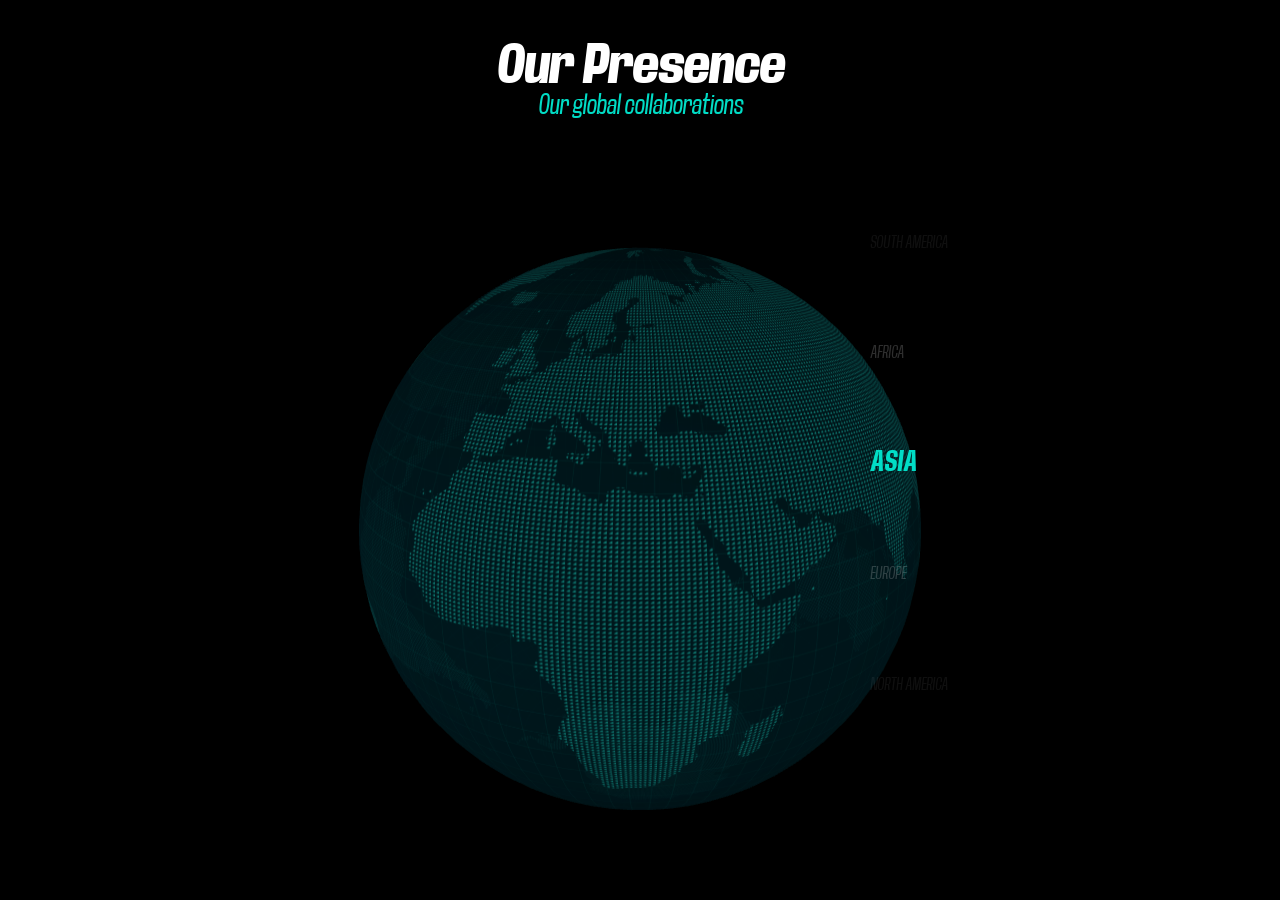
==== index.html @ 7e8550e9 "1st commit" ====
<!DOCTYPE html>
<html lang="en">
<head>
  <title>Globe with Country Carousel</title>
  <meta charset="utf-8">
  <meta name="viewport" content="width=device-width">
  <link rel="stylesheet" href="hologram/style.css">
  <link rel="stylesheet" href="https://cdn.jsdelivr.net/npm/swiper@11/swiper-bundle.min.css"/>
  <style>
    body { margin:0; background:black; }
    #myearth { width:100vw; height:100vh; }
  </style>
</head>
<body>
	<div class="header">
		<h1 class="heading">Our Presence</h1>
		<h2 class="sub-heading">Our global collaborations</h2>
	</div>
  <div id="myearth">
    <!-- <div id="glow"></div> -->
  </div>
  <div class="swiper" id="vertical-swiper">
    <div class="swiper-wrapper">
      <div class="swiper-slide s1"><a href="#" class="regions" data-region="asia"><span>ASIA</span></a></div>
      <div class="swiper-slide s2"><a href="#" class="regions" data-region="europe"><span>EUROPE</span></a></div>
      <div class="swiper-slide s3"><a href="#" class="regions" data-region="northamerica"><span>NORTH AMERICA</span></a></div>
      <div class="swiper-slide s3"><a href="#" class="regions" data-region="southamerica"><span>SOUTH AMERICA</span></a></div>
      <div class="swiper-slide s4"><a href="#" class="regions" data-region="africa"><span>AFRICA</span></a></div>
      <div class="swiper-slide s1"><a href="#" class="regions" data-region="asia"><span>ASIA</span></a></div>
      <div class="swiper-slide s2"><a href="#" class="regions" data-region="europe"><span>EUROPE</span></a></div>
      <div class="swiper-slide s3"><a href="#" class="regions" data-region="northamerica"><span>NORTH AMERICA</span></a></div>
      <div class="swiper-slide s3"><a href="#" class="regions" data-region="southamerica"><span>SOUTH AMERICA</span></a></div>
      <div class="swiper-slide s4"><a href="#" class="regions" data-region="africa"><span>AFRICA</span></a></div>
      
    </div>
	<!-- <div id="countries">
		<div class="country-head">
			<div class="heading">OUR PRESENCE</div>
			<div class="sub-head">INDIA</div>
		</div>
		<div class="places"></div>
	</div> -->
    <!-- Optional pagination -->
    <div class="swiper-pagination"></div>
  </div>

<!-- Asia Swiper -->
<div class="swiper hidden" id="asia-swiper">
  <img src="images/back-btn.svg" alt="" class="back-btn">
  <div class="swiper-wrapper">
    <div class="swiper-slide"><a href="" class="country"><span>India</span></a></div>
    <div class="swiper-slide"><a href="" class="country"><span>China</span></a></div>
    <div class="swiper-slide"><a href="" class="country"><span>Japan</span></a></div>
    <div class="swiper-slide"><a href="" class="country"><span>South Korea</span> </a> </div>
    <div class="swiper-slide"><a href="" class="country"><span>Vietnam</span></a></div>
    <div class="swiper-slide"><a href="" class="country"><span>Thailand</span></a></div>
    <div class="swiper-slide"><a href="" class="country"><span>Nepal</span></a></div>
    <div class="swiper-slide"><a href="" class="country"><span>Sri Lanka</span> </a> </div>
  </div>
</div>

<!-- Europe Swiper -->
<div class="swiper hidden" id="europe-swiper">
  <img src="images/back-btn.svg" alt="" class="back-btn">
  <div class="swiper-wrapper">
    <div class="swiper-slide"><a href="" class="country"><span>France</span></a></div>
    <div class="swiper-slide"><a href="" class="country"><span>Germany</span></a></div>
    <div class="swiper-slide"><a href="" class="country"><span>Italy</span></a></div>
    <div class="swiper-slide"><a href="" class="country"><span>Spain</span></a></div>
    <div class="swiper-slide"><a href="" class="country"><span>United Kingdom</span></a> </div>
    <div class="swiper-slide"><a href="" class="country"><span>Poland</span></a></div>
    <div class="swiper-slide"><a href="" class="country"><span>Netherlands</span></a></div>
    <div class="swiper-slide"><a href="" class="country"><span>Greece</span></a></div>
  </div>
</div>

<!-- North America Swiper -->
<div class="swiper hidden" id="northamerica-swiper">
  <img src="images/back-btn.svg" alt="" class="back-btn">
  <div class="swiper-wrapper">
    <div class="swiper-slide"><a href="" class="country"><span>USA</span></a></div>
    <div class="swiper-slide"><a href="" class="country"><span>Canada</span></a></div>
    <div class="swiper-slide"><a href="" class="country"><span>Mexico</span></a></div>
    <div class="swiper-slide"><a href="" class="country"><span>Cuba</span></a></div>
    <div class="swiper-slide"><a href="" class="country"><span>Jamaica</span></a></div>
    <div class="swiper-slide"><a href="" class="country"><span>Panama</span></a></div>
    <div class="swiper-slide"><a href="" class="country"><span>Costa Rica</span></a> </div>
    <div class="swiper-slide"><a href="" class="country"><span>Haiti</span></a></div>
  </div>
</div>

<!-- Africa Swiper -->
<div class="swiper hidden" id="africa-swiper">
  <img src="images/back-btn.svg" alt="" class="back-btn">
  <div class="swiper-wrapper">
    <div class="swiper-slide"><a href="" class="country"><span>Nigeria</span></a></div>
    <div class="swiper-slide"><a href="" class="country"><span>South Africa</span></a></div>
    <div class="swiper-slide"><a href="" class="country"><span>Egypt</span></a></div>
    <div class="swiper-slide"><a href="" class="country"><span>Kenya</span></a></div>
    <div class="swiper-slide"><a href="" class="country"><span>Ghana</span></a></div>
    <div class="swiper-slide"><a href="" class="country"><span>Tanzania</span></a></div>
    <div class="swiper-slide"><a href="" class="country"><span>Morocco</span></a></div>
    <div class="swiper-slide"><a href="" class="country"><span>Uganda</span></a></div>
  </div>
</div>
<div class="swiper hidden" id="southamerica-swiper">
    <div class="swiper-wrapper">
      <div class="swiper-slide"><a href="" class="country"><span>Brazil</span></a></div>
      <div class="swiper-slide"><a href="" class="country"><span>Argentina</span></a></div>
      <div class="swiper-slide"><a href="" class="country"><span>Chile</span></a></div>
      <div class="swiper-slide"><a href="" class="country"><span>Peru</span></a></div>
      <div class="swiper-slide"><a href="" class="country"><span>Colombia</span></a></div>
      <div class="swiper-slide"><a href="" class="country"><span>Venezuela</span></a></div>
      <div class="swiper-slide"><a href="" class="country"><span>Ecuador</span></a></div>
      <div class="swiper-slide"><a href="" class="country"><span>Bolivia</span></a></div>
    </div>
  <img src="images/back-btn.svg" alt="" class="back-btn">
  </div>

<div id="countries" class="hidden">
  <h2>OUR PRESENCE</h2>
  <img src="images/back-btn.svg" alt="" class="logo-back-btn">
  <div class="country-boxes hidden" data-place="nigeria">
    <div class="country-box">
      <img src="images/logos/nigeria/kia-4.svg" alt="">
    </div>
    <div class="country-box">
      <img src="images/logos/nigeria/kuschel-rock-12.svg" alt="">
    </div>
    <div class="country-box">
      <img src="images/logos/nigeria/lamborghini.svg" alt="">
    </div>
    <div class="country-box">
      <img src="images/logos/nigeria/lightroom-cc.svg" alt="">
    </div>
    <div class="country-box">
      <img src="images/logos/nigeria/rolling-rock-2.svg" alt="">
    </div>
    <div class="country-box">
      <img src="images/logos/nigeria/suzuki-12.svg" alt="">
    </div>
  </div>
    <div class="country-boxes hidden" data-place="india">
    <div class="country-box">
      <img src="images/logos/nigeria/kia-4.svg" alt="">
    </div>
    <div class="country-box">
      <img src="images/logos/nigeria/kia-4.svg" alt="">
    </div>
    <div class="country-box">
      <img src="images/logos/nigeria/kia-4.svg" alt="">
    </div>
    <div class="country-box">
      <img src="images/logos/nigeria/kia-4.svg" alt="">
    </div>
    <div class="country-box">
      <img src="images/logos/nigeria/rolling-rock-2.svg" alt="">
    </div>
    <div class="country-box">
      <img src="images/logos/nigeria/suzuki-12.svg" alt="">
    </div>
  </div>
</div>

  <script src="../miniature.earth.core.js"></script>
  <script src="https://cdn.jsdelivr.net/npm/swiper@11/swiper-bundle.min.js"></script>
  <script src="script/index.js"></script>
  <script>

  </script>
</body>
</html>
---- hologram/style.css ----
html,
body {
	margin: 0;
	padding: 0;
	background: #000000;
	color: white;
	font-family: sans-serif;
	display: flex;
	flex-direction: column;
	overflow-x: hidden;
}
h1,h2,h3,h4,h5,h6{
	margin: 0;
	padding: 0;
}
@import url('https://fonts.googleapis.com/css2?family=Bebas+Neue&family=Comfortaa:wght@300..700&family=Figtree:ital,wght@0,300..900;1,300..900&family=Josefin+Sans:ital,wght@0,100..700;1,100..700&family=Montserrat:ital,wght@0,100..900;1,100..900&family=Poppins:ital,wght@0,100;0,200;0,300;0,400;0,500;0,600;0,700;0,800;0,900;1,100;1,200;1,300;1,400;1,500;1,600;1,700;1,800;1,900&family=Red+Hat+Display:ital,wght@0,300..900;1,300..900&family=Roboto:ital,wght@0,100..900;1,100..900&family=Source+Sans+3:ital,wght@0,200..900;1,200..900&display=swap');
a{
	text-decoration: none;
}
@font-face {
  font-family: 'BaseNeueTrial';
  src: url('/fonts/BASENEUETRIAL-CONDBOLDOBLIQ.TTF') format('truetype');
  font-weight: 700; /* Bold */
  font-style: italic;
  font-display: swap;
}

@font-face {
  font-family: 'BaseNeueTrial';
  src: url('/fonts/BASENEUETRIAL-CONDEXTBDOBLIQ.TTF') format('truetype');
  font-weight: 800; /* Extra-bold */
  font-style: italic;
  font-display: swap;
}

@font-face {
  font-family: 'BaseNeueTrial';
  src: url('/fonts/BASENEUETRIAL-CONDLIGHTOBLIQ.TTF') format('truetype');
  font-weight: 300; /* Light */
  font-style: italic;
  font-display: swap;
}

@font-face {
  font-family: 'BaseNeueTrial';
  src: url('/fonts/BASENEUETRIAL-CONDOBLIQ.TTF') format('truetype');
  font-weight: 400; /* Regular */
  font-style: italic;
  font-display: swap;
}
.hidden {
  opacity: 0 !important;
  visibility: hidden !important;
  transition: all ease .4s;
}
#myearth {
	width: 100%;
	height: 100vh;
	max-height: 100vw;
	opacity: 0;
	transition: all 1.5s ease-in;
}

#myearth.earth-ready {
	opacity: 1;
}

#myearth::before {
	content: none;
}
#myearth.shift-left {
  transform: translateX(-50%) scale(1.25);
}


/* background glow */

#glow {
	position: absolute;
	top: 50%;
	left: 50%;
	width: 100%;
	max-width: 70vh;
	height: 70vh;
	max-height: 100vw;
	transform: translate(-50%, -50%);
	background: radial-gradient(ellipse at center, rgba(0, 255, 227, 0.00) 45%,rgba(0, 255, 227, 0.1) 50%,rgba(0, 255, 227, 0.4) 58%,rgba(0, 255, 227, 0.0) 65%);
	z-index: 1001;
	pointer-events: none;
}
/* header */
.header{
	width: 100%;
	height: 15vw;
	display: flex;
	align-items: center;
	justify-content: center;
	flex-direction: column;
}
.heading{
	font-size: 4vw;
	font-family: 'BaseNeueTrial';
	color: #fff;
	font-weight: 800;
	text-align: center;
	line-height: 1;
}
.sub-heading{
	font-size: 2vw;
	font-family: 'BaseNeueTrial';
	color: #01ddc6;
	font-weight: 400;
	text-align: center;
}

/* swiper */

    body {
      margin: 0;
      background: #000;
      display: flex;
      justify-content: center;
      align-items: center;
      height: 100vh;
    }

    #vertical-swiper,#asia-swiper,#europe-swiper,#northamerica-swiper,#southamerica-swiper,#africa-swiper {
	  position: absolute;
      width: 30vw;
      height: 60vh;
	  right: 2vw;
	  top: 15vw;
    }

    #vertical-swiper .swiper-slide,#europe-swiper .swiper-slide,#northamerica-swiper .swiper-slide,#southamerica-swiper .swiper-slide,#africa-swiper .swiper-slide {
      width: 100%;
      display: flex;
      align-items: center;
      justify-content: start;
      font-size: 1.1rem;
      font-family: 'baseneuetrial';
      color: #fff;
      transition: transform 0.3s, opacity 0.3s;
      border-radius: 12px;
    }
	    #asia-swiper .swiper-slide {
      width: 100%;
      display: flex;
      align-items: center;
      justify-content: start;
      font-size: 1.1rem;
      font-family: 'baseneuetrial';
      color: #fff;
      transition: transform 0.3s, opacity 0.3s;
      border-radius: 12px;
    }

	#swiper-back{
    	position: absolute;
    	width: 1.5vw;
		height: 1.5vw;
		top: 14vw;
		right: 35vw;
    	z-index: 10;
	}
    /* Highlight the active centered slide */
    .swiper-slide-active {
      transform: scale(1.1);
      opacity: 1;
      /* box-shadow: 0 6px 20px rgba(255, 255, 255, 0.4); */
      z-index: 10;
    }

	.swiper-patch{
		position: absolute;
		width: 100%;
		height: 100%;
		background: linear-gradient(to top,#0f1720,#0f172000,#0f1720);
		z-index: 10;
	}

		/* Default style for all slides */
	.swiper-slide {
	  opacity: 0.2; /* 1st and 5th (default lowest) */
	  transition: all 0.3s ease;
	}

	/* Active center slide */
	.swiper-slide-active {
	  opacity: 1;
	}

	/* Previous and next (2nd and 4th) */
	.swiper-slide-prev,
	.swiper-slide-next {
	  opacity: 0.6;
	}

    #vertical-swiper .swiper-slide-active .regions span,#asia-swiper .swiper-slide-active .country span,#europe-swiper .swiper-slide-active .country span,#northamerica-swiper .swiper-slide-active .country span,#southamerica-swiper .swiper-slide-active .country span,#southamerica-swiper .swiper-slide-active .country span,#africa-swiper .swiper-slide-active .country span {
        color: #01ddc6;
		opacity: 1;
		font-family: 'BaseNeueTrial';
		font-style: italic;
		font-weight: 700;
		font-size: 2vw;
		letter-spacing: 1px;
    }

    .regions span, .country span {
        font-size: 1.25vw;
        font-weight: 100;
        color: #fff;
		opacity: 0.3;
		font-family: 'BaseNeueTrial';
		font-style: italic;
		font-weight: 400;
		transition: all ease .3s;
    }
	.back-btn{
		position: absolute;
		top: 0;
		right: 0;
		width: 2.5vw;
		height: 2.5vw;
		background: url('/images/back-arrow.svg') no-repeat center center;
		background-size: contain;
		cursor: pointer;
		z-index: 20;
	}

	/* countries */
	#countries {
    position: absolute;
    right: 2vw;
    width: 45vw;
    height: 50vh;
    border: 1px solid #01ddc6;
    display: flex;
    align-items: center;
    justify-content: start;
    flex-direction: column;
    gap:1vw;
		}
	.country-boxes{
		position: absolute;
		width: 100%;
		height: auto;
		display: flex;
		flex-wrap: wrap;
		gap: 1vw;
		bottom: 0;
	}
	.country-box{
		width: 11vw;
		height: 7vw;
		background-color: #fff;
		display: flex;
		align-items: center;
		justify-content: center;
	}
	.country-box img{
		height: 70%;
		width: auto;
		max-width: 80%;
	}
	.logo-back-btn{
    position: absolute;
    top: -5vw;
    left: 0vw;
    width: 2vw;
    height: auto;
    z-index: 10;
	}
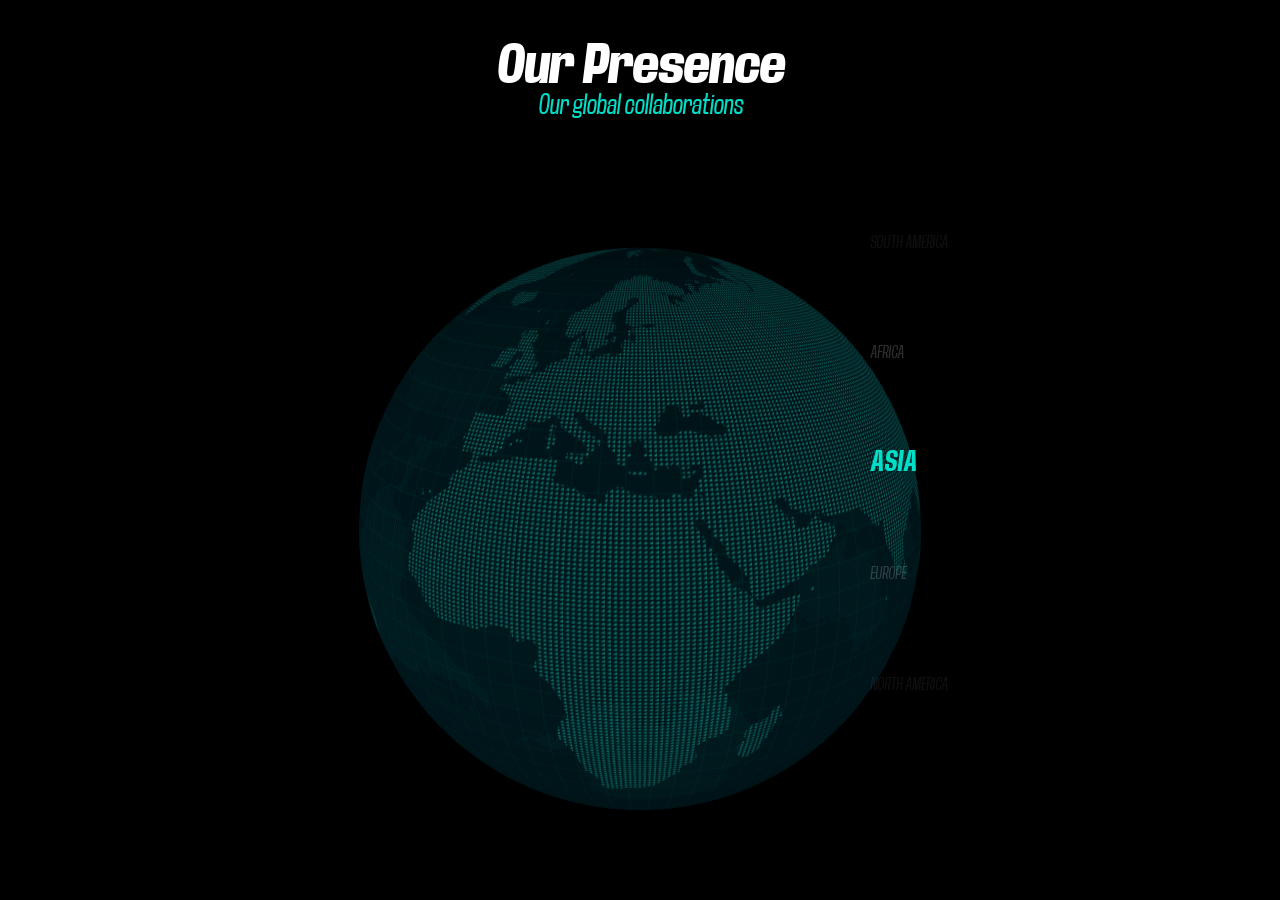
==== commit fae3f816: "commitiing the latest changes" ====
--- a/index.html
+++ b/index.html
@@ -5,6 +5,7 @@
   <meta charset="utf-8">
   <meta name="viewport" content="width=device-width">
   <link rel="stylesheet" href="hologram/style.css">
+  <link rel="stylesheet" href="hologram/carousel.css">
   <link rel="stylesheet" href="https://cdn.jsdelivr.net/npm/swiper@11/swiper-bundle.min.css"/>
   <style>
     body { margin:0; background:black; }
@@ -118,9 +119,12 @@
   </div>
 
 <div id="countries" class="hidden">
-  <h2>OUR PRESENCE</h2>
+  <h1 class="heading">Our Presence</h1>
+	<h2 class="sub-heading">Our global collaborations</h2>
   <img src="images/back-btn.svg" alt="" class="logo-back-btn">
   <div class="country-boxes hidden" data-place="nigeria">
+    
+  <img src="images/back-btn.svg" alt="" class="logo-back-btn">
     <div class="country-box">
       <img src="images/logos/nigeria/kia-4.svg" alt="">
     </div>
@@ -140,6 +144,7 @@
       <img src="images/logos/nigeria/suzuki-12.svg" alt="">
     </div>
   </div>
+
     <div class="country-boxes hidden" data-place="india">
     <div class="country-box">
       <img src="images/logos/nigeria/kia-4.svg" alt="">
@@ -160,13 +165,670 @@
       <img src="images/logos/nigeria/suzuki-12.svg" alt="">
     </div>
   </div>
+
+
 </div>
+
+
+<svg id="worldMap" style="display: none;" version="1.1" xmlns="http://www.w3.org/2000/svg" xmlns:xlink="http://www.w3.org/1999/xlink" x="0px" y="0px"
+	 width="800px" height="400px" viewBox="0 0 800 400" style="enable-background:new 0 0 800 400;" xml:space="preserve">
+
+  <defs>
+
+  <mask id="map-mask" maskContentUnits="userSpaceOnUse">
+  <rect x="0" y="0" width="800" height="400" fill="white"/>
+  <use xlink:href="#map-path" fill="black"/>
+      <path d="M.5,378.59c8.1.5,19.3.2,27.4.8,5.8.4,11.5,1.1,17.3,1.3,6.9.3,13.8.1,20.7,0,4.2,0,8.3-1.1,12.4-.6-.1-.7-.5-.8-1-.8-3.5-.5-7.2-.1-10.7-.6-.3,0-.5-.1-.8-.1-.9-.1-1.9-.3-2.2-1.3s.6-1.5,1.2-2c.1-.1.3-.2.6-.4-1.8-.8-3.6-.9-5.4-1.5-.1-.3.2-.6-.1-.9-1.3-.3-2.7-.5-4.1-.7,2.5-.7,5.1-.4,7.7-.3,2.7.1,5.3.1,8,.4,2.8.3,5.4-.8,8.1-1.8-6.9-2.3-14.1-2.7-21.2-3.6.2-.8,1.1-.5,1.4-1,0-.2-.2-.4-.4-.3-3.8.3-4.3.2-6.6-1.1,0-1.4,1-1.4,2-1.5,4.6-.2,9.1-.1,13.6.9,1.6.4,3.2.3,4.8,0,2-.4,4-.1,5.9-.3.5-1.1-.2-1.4-.9-1.6-1.3-.3-2.7-.5-4-.5-.8,0-1.6-.1-2.8-.1,2.9-.7,5.4-.5,7.9-.9,7.6-1.2,15.3-2.2,23-2.5,7.4-.3,14.8-.2,22.2-.1,3.5,0,6.9,0,10.3-.4,3.9-.4,7.8-.4,11.7-.4.9,0,1.7.1,2.4-.8s2.8-.4,3.4.6c.8,1.1,2.2,1.4,3.2.6.1-.1.2-.2.2-.3.7-1.1,1.7-.9,2.5-.5,1,.5-.1,1.2-.1,1.7.3.4.7.6,1,.5,2.9-.4,5.8.6,8.7-.2,2-.5,4-.4,6-.2,2.6.3,5.3.3,8,0-1.6-.7-3.2-1.8-4.9-2-1.8-.3-2.1-1.8-3.4-2.9,1.1-.4,1.8-.3,2.6-.1.7.2,1.4.5,2.1.5,4.9-.4,9.7.8,14.6.4,2.6-.2,5.2,0,7.8.1,1.5.1,2.8,0,4.1-.7.9-.4,1.9-1.1,2.6.4.2.4.9.6,1.4.5,2.9-.6,5.5.5,8.2.9,1,.1,2.1.3,3.1.5,1.4.2,2.6,0,3.6-1,1-.9,2.1-1.3,3.4-.7,1.9.9,3.8,1,5.9.9,3.5-.2,7,0,10.5-.5,2.8-.4,5.7-.8,8.5-1.1.7-.1,1.3-.3,1.9-.6,1-.5,1.2-1.3.5-2.2-.8-1-1.6-2-2.5-3s-.8-1.5.4-2.2c.4-.2.9-.3,1.3-.5,1.4-.7,1.6-1.5.7-2.7-1.3-1.7-1.2-2.2.9-2.8,1.7-.5,3.2-1.4,4.7-2.3,1.6-1,3.3-1.8,5.2-2,1.6-.2,3.1-.8,4.6-1.4,2-.8,4.2-.9,6.1-1.7.4-.2.8-.1,1,.3.2.5-.1.9-.6,1.1-1.1.6-2.2.7-3.4.8-2.1.2-4.3.7-5.7,2.2-1.7,1.8-3.2,3.2-5.9,3.2-1.2,0-2.9.9-2.8,2.5.2,1.7,1.9,1.6,3.3,1.8.9.1,1.5.5,1.9,1.2,1,1.5,2.3,2.7,3.4,4,2.7,3.2,2.1,6.2-1.7,8-1.3.6-2.6,1.2-3.8,2-.9.7-2.1.8-3.2.9-2.1.2-4.3.5-6.4.9-6.5,1.4-12.9,1.1-19.3-.2-1.1-.2-2.3-.3-3.5-.1.1,1.3,1.1,1.6,1.9,1.8,2.3.7,4.6,1.2,7.1,1,1-.1,2.1,0,3.3.7-6.2,1.5-12.1-.7-18,0,2.3,2,5.2.3,8.1,1.6-5.1,1.5-9.7.8-14.3-.5.6,1.8,2,2.1,3.4,2.2,2.7.2,5.5.2,8.2-.2,1.9-.2,3.7-.1,5.2.7.5.8-.4.9-.3,1.4.1.1.2.2.3.2,5.6,1.6,11.4,2,17.1,2.6,3.6.4,7.1.9,10.6,1.3,2.2.2,4.4.4,6.6.6,1.4.1,2.7.4,3.8,1.3,1,.8,2.3.8,3.5.5,2.5-.6,5-1.5,7.6-1.8,5.5-.6,11-.6,16.5-.8,2.7-.1,5.3-.2,8,.1.4,0,1,0,1.3-.1,3.8-1.9,7.9-1.8,12-2,5.8-.3,11.6,0,17.3-1,.7-.1,1.4-.3,2-.6-1.1-2.2-2-2.6-4.5-2.3-4.3.4-8.5.2-12.8-.2,0-1.3.9-1.6,1.7-2,2.8-1.5,5.8-1.7,8.8-2.3,6.7-1.2,13.4-2.3,20.2-2.7,2.5-.1,4.9-.2,7.4-.4.7-.1,1.5-.1,2-.5,1.7-1.4,3.6-2.2,5.9-2.8-1.1-.9-2.2-.2-3.2-.8,1.7-1.6,4-1.1,5.8-2.1,1.9-1,4.3-.4,6.1-1.6-.2-.9-1.2-.7-1.4-1.5,0-.6.7-.6.9-.5,1.4.9,2.6.2,3.8-.4,1-.5,1.8-.4,2.6.5,1.1,1.2,2.4,1.1,3.4-.2,1.2-1.5,1.9-1.7,3.6-1.1.2.5-.6.5-.5.9,0,.1.1.2.3.2,3.1-.3,6.2.1,9.4-.1.3,0,.7-.1,1,0,1.9,1.1,3.7.2,5.6-.1,3.6-.7,7.2-1.2,10.8-1.8,1.3-.2,2.5-.5,3.8-.7,1.9-.3,3.8-.5,5.5.7,1.3.9,2.6.8,3.9.2,1.8-.9,3.7-1,5.7-1.1,5.9-.3,11.8.4,17.7.9,3.4.3,6.7-.2,10.1-.6,3.5-.4,6.9-1,10.4-1.5,1.3-.2,2.5-.3,3.4-1.6.6-.9,1.6-1,2.6-.5.9.5,1.7,1,2.5,1.5,1,.6,2.1,1,3.3.2.6-.4.9-.2,1.5.3s1.8.8,2.9.7c.8-.1,1.3-.4,1.4-1.3s.7-1,1.4-1.1c1.7-.2,3.3-.7,4.9-1.3,1.6-.6,3.2,0,4.8-.6,1.2-.5,2.7-.2,3.8-1.2.3-.3.9-.2,1.3.1,1.2,1,2.4.7,3.6.1.1-.4-.4-.5-.2-.9,1.2-.7,2.3.4,3.7.2-.1-1.3.5-1.9,1.8-2.1,3.9-.5,7.7-1.4,11.5.3.6.3,1.7-.1,1.9.3,1,2.1,3,1.4,4.6,1.7,1.7.3,3.5.4,5.2.5,5.4.4,10.8.8,16.2.8.5,0,1.1,0,1.5.2.5.2.9.5.9,1.1,0,.9-.7,1.5-1.1,2.2-.4.7-.7,1.3-1.7,1.2-.7-.1-1.4.2-1.8.9.8.9,2,.1,3,.7-.6,1.6-3.2.7-3.3,2.9,1.9,1.2,3.9,1,5.8.1.5-.2,1-.6,1.4-1,3.2-3.2,7.3-4.2,11.6-4.9,1.4-.2,2.7-.7,3.9-1.5,3.2-2.3,7-2.9,10.8-3.4,2.3-.3,4.6-.6,7-.5,2,.1,4.1.5,5.3-2.3,1.1,1.9,2.5,1.8,4,1.7,5.8-.3,11.7-.3,17.6,0,2.2.1,4,0,5.9-1,2.2-1.1,4.7-.8,7.1-.5,3.3.4,6.7,1,10,1.6,1.9.3,3.4-.2,5.2-1,2.6-1.3,5.5-1.6,8.2-.1.4.3.8.7,1.4.6,1.8-.3,3.5.3,5.1.8,3.2.9,6.3.3,9.5-.2,1.2-.2,2.5-.3,3.7-.2,1.9.1,3.9.4,5.7-.4.5-.2,1.2-.3,1.7.1,1.3,1.2,2.9.9,4.4,1.1.6.1,1.2,0,1.6-.5,1.3-1.3,2.9-1.3,4.5-1.2,2.1.1,4.3.1,6.4-.3.3-.8-.7-2.2.8-2.2,1.4,0,1,1.3,1.1,2.3,1.4.5,2.9.6,4.4.6,5.8.1,11.5,1.4,17.3,1.3.8,0,1.7,0,2.3,1.1.3.7,1.8.5,2.7.7,3.2.7,6.4,1.3,9.6,2,1.5.3,3.1.3,4.7.4.7,0,.8-.5,1.3-.9,2,1.4,4.2,1.7,6.6,1.6,2.3-.1,4.5.8,6.6,1.4,2.8.9,5.7,1.2,8.6,1.3,4.8.2,9.4,1,14,2.4.5.1,1,.2,1.4.9-.6.3-1.5.3-1.4,1.5.1.6-3.3,2.4-4,2.2-2.6-.7-4.9.6-7.2,1.1-.4.7.3.8.1,1.4-1.9-.3-3.6.5-5.6,1.1,1.1,1.3-.1,2.5.2,4,2.4,1.5,5.2,2.5,8,3.8-3.7-.1-7.3.4-11,.6-1.2.1-2.3-.1-3,1.4-.5,1.2-2.1,1-3.4,1.8.7.4,1.4.3,1.9.3.9.1,1.8.1,2.2,1,.5,1,1.2,1.3,2.3,1.4,4.1.4,8.1,1.8,12.1,2.9,5.3,1.4,10.6,1.7,16,2.1,4.3.4,10.5.8,14.8.8v13.9H0c.5-4.2.5-9.3.5-13.5ZM80.2,379.89c1.5.1,3,.8,4.5.1-1.5-.2-3-.8-4.5-.1ZM281.4,371.09c.8-1.3,1.7-2,3-2.2.8-.1,1.7-.2,2.5-.3,1.7-.1,3.3-.2,4.1-2.2.4-.9,1.5-1.2,2.4-1.4,3.3-.7,6.7-.5,10.1-.4.4,0,.9.2,1.3.4,1,.4,1.7,1,1.8,2.1.1,1.2-.7,1.9-1.7,2.4-1.2.5-2.5.6-3.8.7-6.2.3-12.4.7-18.6,1-.4-.1-.7-.1-1.1-.1ZM237.1,350.99c.2-1.1.8-1.3,1.6-1.3h2.3c2.1,0,2.8-.5,3.4-2.4.3-1.1-1.1-1.2-1-2.1,1.8-1.4,3.5-1.4,5,0,.9.8,1.8,1.7,2.6,2.6,1.7,1.8,1.1,3.8-1.4,4.6-1.9.6-3.8.5-5.8.5-.6,0-1.3.1-1.9-.1.3-.9,1.3-.7,1.8-1.5-2.2-1.2-4.5,1.5-6.6-.3ZM39.3,367.59c3.2-1.8,7.3-1.5,12,.7-4.1,1.9-7.9.1-12-.7ZM175.8,351.49c5.2-.9,10.1-1.5,14.9.5-4.9,1-9.7.3-14.9-.5ZM20.06,73.23c.48-.18.53-.51.53-.64,0-.28-.2-.52-.53-.64-.09-.03-.27-.11-.49-.21-.81-.35-1.52-.64-1.87-.68-.19-.02-.56-.03-.95-.03-.31,0-1.11,0-1.12,0-.17-.14-.58-.35-1.02-.35-.35,0-.67.13-.9.39l-.07.12c-.04.09-.21.56.04.94.11.16.32.36.79.37.2,0,.43-.03.69-.07.28-.04.57-.09.88-.09.52,0,.99.13,1.46.4.78.45,1.37.66,1.86.66.31,0,.53-.08.73-.16ZM187.41,177.57c.35-1.02,1-2.19,1.79-2.44.28-.09.59-.13.95-.13.2,0,.38.01.54.02.1,0,.22.01.31.02l.38-.56c-.16-.36-.62-.61-1.17-.88-.19-.09-.59-.29-.62-.38.07-.13.27-.16.5-.18.05,0,.1,0,.13-.01l.34-.36c.05-.4.06-.67.07-.79l3.81-.12.23-.08c.18-.14.66-.49,1.15-.65l.23-.44s.04.02.06.04c.23.14.47.22.7.22.3,0,.56-.13.74-.36.2-.25.39-.74.16-1.64-.17-.65-.09-.74.43-1.28.24-.26.58-.61.97-1.14.44-.59.55-1.09.35-1.5-.26-.51-.94-.74-2.15-.74-.79,0-1.83.1-3.11.31-2.88.46-3.29,1.31-3.52,2.39-.06.29-.11.53-.28.73-.32.38-.58.82-.81,1.21-.26.45-.59,1-.81,1h0c-.18-.02-.39-.03-.63-.03-.74,0-1.83.1-3.75.33-.61.07-1.1.11-1.49.11-.77,0-1.15-.13-1.79-.35-.23-.08-.49-.17-.8-.26-1.34-.4-1.48-.77-1.8-1.57l-.05-.13c-.23-.6-.8-.99-1.26-1.3-.2-.14-.51-.35-.54-.42.05-.64-.24-1.66-.76-2.18-.07-.07-.16-.15-.25-.23-.59-.53-.72-.75-.55-1.01.47-.72.95-1.47.4-2.84-.38-.96-.13-1.77.34-1.97.08-.04.18-.06.27-.09.3-.1.68-.21.9-.57l-.29-.61c-2.5-.31-4.33-1.34-5.02-2.84-.47-1-1.63-2.4-3.46-4.15l-.15-.15c-.4-.31-1.65-.47-2.22-.47-.22,0-.38.02-.5.06l-.22.21c-.25.58-.78.87-1.58.87-.31,0-.67-.05-1.06-.14-1.12-.27-1.71-1.14-2.23-1.9-.34-.5-.66-.98-1.07-1.18-.5-.24-.74-.44-1.02-.66-.3-.24-.64-.51-1.38-.91-.59-.32-1.37-.48-2.31-.48-.37,0-.69.02-.91.05l-.36.4v.71c-.06,0-.28.03-1.06.03-.48,0-1.15,0-2.1-.02-1.99-.04-2.73-.41-3.21-.66-.27-.14-.45-.22-.7-.24-1.41-.1-3.3-.57-5.78-1.46-.96-.34-2.13-.52-3.47-.52-1.44,0-2.77.2-3.63.36l-.3.53c.09.25.17.5.24.72.35,1.16,1.36,2.61,2.39,4,.82,1.1,1.78,1.71,2.42,2.12.22.14.4.25.51.35.43.4.56.72.53.79,0,0-.06.1-.45.16-.6.08-.94.31-1.01.68-.1.52.42,1.1,1.53,1.74.83.47,1.26.58,1.85.72l.32.08c.6.15,1.23.76,1.78,1.3l.23.22c.47.45.43.66.36,1.03-.06.34-.19,1.04.6,1.51l.44.26c.66.39,1.9,1.1,2.27,1.47.56.56,1.56.94,2.13.94.2,0,.37-.09.48-.24.25-.36.07-.89-.25-1.73l-.12-.33c-.3-.85-.86-.92-1.4-.92h-.18c.23-.31.24-.6.21-.8-.06-.37-.32-.68-.78-.94l-.3-.16c-.46-.25-.52-.29-.55-.54-.06-.51-.52-1.07-1.06-1.72-.2-.24-.41-.49-.59-.74-.16-.22-.34-.48-.54-.76-.56-.81-1.2-1.73-1.81-2.33-.24-.24-.51-.51-.79-.79-.65-.66-1.33-1.34-1.84-1.76-.6-.5-.75-1.13-.86-2.27-.01-.11,0-.2.03-.23.03-.03.12-.06.28-.06.45,0,1.08.24,1.49.45.72.37,1.09.83,1.06,1.08-.06.6.38.98.76,1.31l.19.16c.13.12.24.29.4.56.25.4.58.96,1.28,1.76,1.1,1.27,4.05,3.22,5.27,4q.41.26.37.88v.16c-.05.93.84,1.26,1.49,1.5.24.09.49.18.62.28.18.13.33.35.51.59.28.39.63.87,1.25,1.28l.11.07c.9.59,1.91,1.26,2.24,1.96.41.88.98,1.43,1.48,1.92.37.36.61,1.75.44,2.04-.38.64-.6,1.34.91,2.8,1.54,1.49,4.36,2.63,5.22,2.87.56.16,1.65.57,2.71.97.63.24,1.26.47,1.79.66,1.54.55,6.6,1.99,7.96,2.27.65.13,1.29.25,1.93.25.84,0,1.58-.22,2.24-.67.46-.31.73-.44.95-.44.27,0,.6.22,1.15.58l1.12.74c.88.58,1.85,1.22,2.84,1.83l.59-.21ZM192.49,179.3c.44-.56,1.11-.82,1.56-1,.28-.11.44-.17.54-.24l.17-.32c.01-.49.28-.89.76-1.12.4-.19.72-.44.88-.57l.14-.31v-.49l-.41-.4c-.24,0-.46.01-.66.01-.13,0-.25,0-.36,0-.15,0-.25-.02-.29-.02-.07-.49-.24-1.81-.22-2.8l-.41-.41-3.14.1-.39.37c0,.14-.03.31-.05.53-.01.08-.03.22-.37.27l-.13.75.2.1c.45.22,1.06.52,1.16.89.04.14,0,.17-.01.19-.06.06-.19.09-.39.09-.11,0-.24,0-.38-.02-.16-.01-.34-.02-.52-.02-.35,0-.64.04-.9.12-.93.3-1.65,1.93-1.9,2.76l.3.09-.13.37.3.18c1.43.83,1.87.88,2.81.91.16,0,.33.01.52.02.29.02.6.06.93.13l.4-.15ZM211.96,158.17c-.79-.03-1.23-.71-1.58-1.25-.11-.17-.21-.33-.32-.46-.06-.08-.15-.17-.25-.27-.58-.63-1.67-1.81-2.13-3.69-.54-2.2-1.3-3.19-2.63-3.42-1.03-.18-2.7-.31-4.16-.42-.84-.07-1.6-.13-2.15-.19-.5-.06-1.41-.09-2.62-.09-1.54,0-3.1.05-3.77.09.02,0,.29.09.29.09,1.59.47,2.35.8,2.35,1.38,0,.52-.65.7-.9.77-.26.07-.53.11-.82.11-.94,0-1.87-.4-2.69-.75-.63-.27-1.22-.53-1.69-.54-.19,0-.37-.01-.54-.01-.38,0-.7.02-1.04.04-.39.02-.79.04-1.33.04-.22,0-.46,0-.72-.01-.12,0-.24,0-.35,0-.55,0-.99.04-1.36.08-.28.03-.52.05-.74.05-.35,0-.62-.06-.88-.19,0,.02-.12.22-.2.35-.21.37-.5.87-1.06.97-.22.04-.29.08-.42.16-.32.2-.68.38-1.86.54-.83.11-1.49.52-1.82,1.12-.35.65-.31,1.5.11,2.39.24.51.39.93.44,1.28l-.45.46c-2.48-.32-4.24-1.33-4.95-2.86-.46-.98-1.61-2.36-3.43-4.11l-.12-.11c-.23-.22-1.39-.51-2.3-.51-.14,0-.27,0-.37.02-.25.04-.37.12-.4.18-.1.23-.39.94-1.55.94-.3,0-.63-.05-1.01-.14-1.1-.27-1.69-1.14-2.21-1.91-.33-.49-.65-.96-1.06-1.16-.49-.24-.73-.43-1-.64-.31-.25-.65-.51-1.39-.92-.76-.41-1.72-.5-2.39-.5s-1.2.08-1.29.1v.68l-.39.4c-.14,0-.33,0-.6,0-.46,0-1.14,0-2.14-.02-1.94-.04-2.63-.38-3.14-.64-.26-.13-.47-.24-.76-.25-1.38-.09-3.31-.58-5.73-1.45-.98-.35-2.18-.53-3.55-.53-1.57,0-3,.24-3.71.38l-.44-.23c-.45-1-.86-1.35-1.12-1.47-.27-.12-.6-.31-.98-.51-.87-.49-1.96-1.09-2.82-1.17l-.26-.02c-1.19-.1-1.98-.16-2.46-1.32-.27-.66-.79-1.05-1.17-1.34-.15-.11-.28-.21-.37-.3-.05-.05-.11-.1-.18-.17-.46-.41-1.15-1.04-.77-1.67l.1-.15c.04-.06.11-.17.15-.25-.04,0-.09-.01-.15-.01-.14,0-.56,0-.56,0h-.15c-.42,0-.98,0-1.17-.68-.12-.42-.99-1.95-1.33-2.33-.07-.07-.14-.15-.23-.23-.41-.42-.97-.98-.97-1.78,0-.23-.3-.69-.55-1.05-.43-.64-.87-1.3-.6-1.88.28-.59.51-2.11.26-2.8-.04-.12-.1-.25-.16-.39-.37-.86-1-2.3.19-3.69.59-.69.49-1.99.4-3.24-.08-1.01-.15-1.97.11-2.72.01-.33,0-.9-.1-1.17-.04-.1-.29-.41-.46-.61-.51-.61-1.05-1.24-.83-1.79.08-.19.28-.71.89-.71.26,0,.57.09,1.04.31.22.1.52.15.9.15.23,0,.45-.02.65-.03.19-.01.36-.02.51-.02.24,0,.5.02.69.21.22.22.87.89.21,1.72-.03.04-.05.07-.05.09,0,0,0,0,.01,0,.02,0,.07.01.14.01.05,0,.11,0,.16-.02.04-.01.08-.09.09-.12.12-.28.1-.86-.15-1.35-.09-.17-.2-.42-.33-.7-.16-.35-.34-.76-.54-1.14l.36-.58h58.74s.44,0,1.09-.23c.29-.1.54-.15.73-.15.12,0,.21.02.3.05.16.09.32.25.33.61.03.65.13.75,1.65.84.36.02.63.04.84.04.25,0,.31-.03.32-.03l.16-.05c.08,0,.17-.02.27-.02.33,0,.81.07,1.25.42.72.56,3.87.76,5.05.83l.12.77-.3.12c-3.22,1.25-3.62,1.71-3.67,1.82,0,.02.04.05.14.08.12.04.25.05.38.05.47,0,.88-.23,1.24-.43.21-.12.35-.19.47-.23l.51.31v.1c.03.15.31.42.89.42.28,0,.59-.06.91-.18.34-.13.82-.36,1.32-.6.75-.36,1.64-.8,2.23-.94l.38.67c-.03.06.02.2.63.46.46.2.79.38,1.05.53.42.24.7.4,1.22.4.26,0,.56-.04.94-.12l.55-.12c.63-.14,1.17-.27,1.56-.27.35,0,.57.1.75.34.19.25.52.43,1.01.55l-.07.79c-1.3.07-3.14.21-3.51.25-.32.03-.4.15-.48.27-.12.17-.21.25-.44.29-.17.03-.36.04-.56.04-.31,0-.5-.01-.63-.04h-.03s-.01,0-.01,0c-1.57,1.6-1.73,2-1.75,2.09l.26.34-.1-.39c.4-.1.84-.48,1.23-.8l.24-.2.57.55-.07.09c-.54.69-1.5,1.9-1.5,3.05,0,.26-.01.55-.02.86v.13c-.07,1.71-.07,2.82.54,2.86h.11c.6,0,1.56-.29,2.11-.79.33-.3.48-.62.44-.96-.03-.29-.08-.62-.14-.97-.23-1.45-.36-2.52-.06-3.11.44-.84,1.18-1.83,1.81-1.83h0c.38,0,.47-.18.59-.48.09-.24.21-.53.5-.58.21-.03.41-.05.61-.05.59,0,1.18.15,1.79.47l.28.14c.8.4,1.28.64.99,1.27-.08.16-.14.27-.18.36-.12.23-.15.29-.15.62,0,.51-.24.6-.76.82l-.26.11c-.32.13-.4.25-.39.29.02.1.33.27.83.31.05,0,.09,0,.13,0,.59,0,1.24-.32,1.45-.43l.53.16c.06.1.12.22.17.33.08.16.16.31.24.45l.13.22c.14.25.26.46.38.64l-.12.55c-1.1.72-1.55,1.46-1.66,1.67l-.18.17c-.13.07-.23.13-.29.2-.13.15-.17.32-.1.45.05.11.18.19.35.21.11.02.21.03.3.04.33.03.58.06.88.27.16.12.31.17.48.17.26,0,.48-.15.7-.32.36-.28.68-.35,1.38-.5l.13-.03c.23-.05.43-.1.61-.14.42-.1.79-.19,1.2-.19.47,0,.84-.32,1-.86.09-.31.42-.43,1.41-.49.39-.03.8-.31.81-.47,0-.01,0-.06-.09-.12l-.19-.34v-.2l.39-.4c.07,0,.14,0,.21-.01.77-.07,1.11-.23,1.31-.32.12-.05.16-.07.22-.08.02,0,.05,0,.07,0,.11,0,.2.02.38.09.46.18,1.09.28,1.67.28.31,0,.57-.03.73-.09.34-.13,1.72-1.19,1.8-1.71l.15-.26c.47-.36.92-.66,1.35-.88.89-.47,1.38-.61,2.11-.61h.4c1.36,0,6.76-.19,6.81-.19.09-.02.82-.21,1.67-1.15.9-.99.9-1.27.9-1.63,0-.52,1.09-2.22,2.91-2.36.32-.02.61-.04.86-.04.69,0,1.12.09,1.4.3.29.22.44.57.44,1.08,0,1.16.03,1.85.73,2.5.46.43.64,1.02.71,1.45l-.14.38s-.08.07-.12.11c-.38.38-.82.7-2.37.82-1.47.11-1.82.41-2.13.67-.22.19-.47.4-.98.48l-.36.05c-.9.12-1.49.2-2.04,1.52-.43,1.03-.37,1.15-.27,1.36.07.15.17.36.22.72.03.23.05.57-.16.81-.21.24-.53.24-.65.24h-.29c-.07,0-.16,0-.21.02-.09.05-.16.16-.25.33-.15.27-.37.68-.95.75-.61.08-.98.22-1.12.44-.24.36-.67.56-1.18.56-.36,0-.75-.1-1.15-.3-.08-.04-.15-.06-.24-.06-.27,0-.59.2-.82.5-.19.26-.23.46-.21.51.03.09.06.18.09.26.18.51.42,1.2-.72,1.83-.76.42-1.29.6-1.8.61.29.29.46.71.46,1.12,0,.45-.22.85-.6,1.12-.48.34-.53.52-.63.85l-.08.24c-.11.31-.29.82-.78.82-.16,0-.33-.06-.51-.19-.15-.1-.27-.21-.36-.32-.05.07-.11.13-.18.2-.02.02-.04.04-.05.05.07.05.19.12.27.16.34.19.76.42.83.89.07.44-.12.76-.24.98-.03.06-.09.15-.09.18.34.25.61.79.49,1.38-.06.33-.31.94-1.28,1.28-.59.21-1.1.32-1.51.41-.46.1-.86.19-.97.34-.05.07-.1.16-.15.25-.28.48-.69,1.2-1.85,1.2h-.27c-.59,0-.6.02-.87.38-.07.09-.14.2-.23.31-.6.76-1.93,1.5-3.15,2.12-.97.49-2.29,2.06-2.06,3.88.1.84.39,1.14.7,1.46.33.35.71.74.67,1.67-.03.62.41,1.4.83,2.17.54.99,1.06,1.92.67,2.67l-.07.14c-.55,1.06-1.02,1.98-1.99,1.98h-.05ZM221.97,130.35c-.11,0-.19.02-.24.04-.08.04-.13.07-.14.11,0,.03-.04.22.3.73l.1.14c.29.44.62.94.75,1.44.16-.13.35-.28.35-.36,0,0,0-.09-.21-.29-.5-.45-1.1-1.12-.9-1.82h-.02ZM204.42,114.06c-.16-.27-.33-.8-.49-1.36-.06-.2-.13-.44-.17-.52l-.12-.16s-.12-.09-.26-.19c-.2-.15-.43-.31-.54-.46l-.21-.15c-.12-.04-.31-.06-.66-.09-.37-.03-.79-.07-1-.2-.1-.06-.16-.19-.26-.4-.24-.53-.57-1.26-2.08-1.26s-2.04.22-2.24.35l-.09.08c-.41.34-1.27.95-1.88,1.01-.61.07-1.03.24-1.97.61l-.72.28c-2,.78-2.88,1.25-3.23,1.46l.29.73c.34-.07.65-.24.92-.39.19-.11.37-.21.53-.24.09-.02.17-.03.24-.03.23,0,.27.07.31.37l.02.1c.1.24.42.4.83.4.25,0,.54-.06.85-.17.33-.12.77-.33,1.32-.6.97-.47,2.06-1.01,2.67-1.01.14,0,.25.03.33.08.08.05.1.09.1.09-.02.04-.13.11-.16.13v.67c.09.05.22.12.43.21.47.2.79.39,1.07.55.42.24.68.38,1.13.38.23,0,.52-.04.9-.12l.55-.12c.7-.16,1.2-.27,1.6-.27.5,0,.71.19.82.34.14.19.36.34.67.45l.48-.58ZM207.85,189.19c.26-1.85.5-2.5.63-2.72l-.1-.51-.41-.31c-.56-.43-1.08-.84-1.43-1.06l-.2.12v-.16c-.08,0-2-.05-3.07-.41-.36-.12-.79-.18-1.27-.18-.3,0-.56.02-.76.05l-.33.52c.2.63.83,2.15,2.25,2.57.24.07.49.13.73.18.88.2,1.23.32,1.3.8.2,1.27,1.26,1.45,2.27,1.46l.4-.35ZM195.74,180.7c.26,0,.54-.09.88-.27.18-.1.34-.17.49-.21l-.07-.37.25.06s.14-.66-.21-.9l-.11-.05c-.09-.03-.37-.06-.6-.08-.61-.05-1.63-.14-1.98-.54l-.45-.11c-.41.16-.88.38-1.25.77l.17.66c.23.07.45.14.67.22.25.08.49.16.73.23.27.08.46.19.64.3.24.14.49.29.83.29h0ZM208.97,124.42c-.14-.03-.33-.11-.67-.27-.2-.09-.33-.15-.46-.2l-.17-.62c.22-.28.62-.69,1.24-1.11l.49.03c.11.1.18.11.24.11.04,0,.1,0,.14-.05.23-.25.26-1,.19-1.58-.02-.13-.08-.28-.14-.42-.15-.36-.36-.84.2-1.15.39-.21.64-.5.66-.76,0-.13-.03-.26-.13-.39l.58-.54c.11.1.21.2.31.29.5.48.99.95,1.51,1.02.06,0,.13.01.19.01.34,0,.63-.14.77-.37.18-.3.11-.7-.19-1.04-.49-.54-1.81-1.8-3.42-1.86-.75-.03-1.16-.12-1.52-.19-.31-.06-.57-.12-.96-.12,0,0-.13,0-.14,0-.92,0-2.81-.54-3.14-.94-.18-.22-.34-.7-.58-1.49-.08-.25-.15-.52-.18-.56-.04-.05-.2-.16-.29-.23-.32-.23-.51-.38-.6-.53-.08-.13-.54-.17-.88-.2-.56-.04-.79-.09-.94-.17-.15-.13-.21-.24-.3-.44-.23-.5-.56-1.24-2.13-1.24-1.97,0-2.35.39-2.38.43-.1.09-1.14.94-1.84,1.02-.39.04-.71.12-1.17.29l-.15-.11v.04s-.42-.02-.42-.02c-3.59-.2-5.26-.45-5.79-.86-.46-.36-.97-.43-1.32-.43-.32,0-.55.06-.56.06l-.18.03c-.13,0-.38,0-.85-.04-1.23-.07-1.6-.1-1.64-.95-.01-.3-.15-.4-.26-.46-.11-.06-.24-.08-.39-.08-.22,0-.49.05-.8.16-.62.22-1.02.22-1.04.22h-59.12l-.33-.18c-.2-.3-.3-.35-.3-.35-.21,0-.36.03-.5.06-.17.03-.33.06-.49.06-.24,0-.44-.06-.61-.19-.19-.14-.3-.31-.38-.45-.13-.22-.24-.41-.84-.57-.73-.19-.92-.68-1.06-1.04-.13-.33-.19-.5-.64-.57-.41-.07-.68-.07-.9-.07-.5,0-.79-.03-1.49-.54-.21-.16-.37-.24-.48-.24-.05,0-.09.01-.16.03-.09.02-.21.06-.36.06-.21,0-.42-.06-.65-.2-.23-.14-.47-.23-.67-.31-.37-.15-.69-.28-.76-.61-.03-.12-.02-.3.14-.5-.04-.05-.09-.12-.13-.17-.17-.21-.38-.48-.31-.8.03-.13.11-.33.37-.47.38-.22.75-.49.99-.69-.18,0-.36.02-.54.03-.21.02-.41.03-.58.03-.18,0-.62,0-.81-.32-.03-.05-.08-.1-.14-.15-.16-.16-.4-.39-.38-.91-.03-.05-.29-.23-.4-.31-.25-.17-.53-.37-.43-.71.06-.21.23-.29.38-.33-.17-.13-.24-.31-.28-.48-.04.05-.07.11-.1.16-.21.32-.47.72-.94.72-.08,0-.15-.01-.23-.03-.49-.14-1.14-.59-1.37-1.14-.12-.28-.11-.55,0-.79-.01,0-.02,0-.03-.01-.09-.04-.21-.08-.32-.15-.41-.26-1.01-1.14-.65-1.83l.35.05-.02-.13s.83-.12,1.17-1.24c.18-.61.18-1.03,0-1.36-.19-.35-.61-.62-1.25-.8-1.43-.41-2.33-1.04-3.33-2.32-.46-.59-.88-1-1.25-1.36-.5-.48-.9-.87-1.22-1.46-.47-.83-3.33-2.99-4.78-4.01l-.03-.02-3.15,1.79c-.13.1-.28.15-.46.15-.32,0-.67-.15-1.06-.45-.15-.12-.31-.25-.47-.39-.97-.83-2.3-1.95-5.8-2.11h0c-.16,0-.36-.02-.54-.15-.21-.16-.33-.42-.34-.73-.04-.84-.07-23.93-.07-26.56l.4-.4h.21c3.17.04,3.89.83,4.41,1.4l.13.14c.31.32,1.79.61,2.59.77.29.06.56.11.78.16.13.03.24.04.35.04.17,0,.3-.03.45-.07.16-.04.33-.08.54-.08.14,0,.29.02.44.06-.22-.13-.43-.28-.44-.57-.01-.35.32-.56.44-.64.15-.1.32-.15.49-.15.41,0,.72.27,1,.51.12.1.32.28.4.28.05-.04.17-.34.24-.52.14-.35.28-.7.57-.9.19-.13.41-.19.68-.19.52,0,1.14.27,1.5.65.07.08.31.16.61.16s.52-.08.56-.13c.01-.06,0-.16,0-.26-.01-.19-.03-.45.16-.66.19-.21.48-.23.69-.23h.25c.85,0,1.51-.1,1.87-.28.26-.13.55-.17.83-.21.39-.05.73-.1.95-.39.25-.33.61-.5,1.06-.5.22,0,.44.04.65.08.14.02.26.05.37.05.2-.04.34-.11.48-.18.18-.09.36-.18.56-.18.1,0,.19.02.28.06.23.11.37.36.37.65,0,.23-.09.45-.24.63.32.03.65.11,1,.24,0,0,.31.12.39.14,0-.03,0-.07,0-.11-.02-.48.06-.81.25-1.01.11-.12.27-.19.43-.19.13,0,.26.04.39.12,0-.06.02-.11.04-.17.03-.07.09-.22.08-.27-.48-.09-.7-.54-.65-.9.04-.3.26-.5.54-.5l.25.06s1.27.58,2.06,1.43c.45.48,1.35,1.38,2.4,2.02.3.18.54.34.75.48.38.25.61.4.77.42h.14s-.05.07-.06.12l.41-.1-.4-.08c0-.71.04-1.42.41-1.8.15-.16.35-.24.57-.24.07,0,.14,0,.22.03.94.22,1.5.55,1.68.97.1.23.08.49-.06.72-.03.05-.06.1-.09.15.97-.02,1.62-.23,1.71-.42.05-.12.08-.24.12-.34.13-.43.31-1.03,1.25-1.03.11,0,.22,0,.36.02,1.12.14,2.56.39,3.81,1.13.67.4,1.53.5,2.44.6.5.06,1.01.11,1.5.22.38.09.76.2,1.14.31.96.29,1.96.59,3.41.6,1.77.01,3.15.16,4.1.45.18.05,1.78.56,2.08,1.5.08.24.1.6-.2,1-.39.5-.91.56-1.27.56-.11,0-.23,0-.33-.01-.08,0-.16,0-.23,0-.05,0-.08,0-.1,0,0,.01,0,.04,0,.08.02.4.93.43,1.2.43.47,0,.89-.06,1.06-.09.26-.04.5-.06.8-.06.43,0,.96.05,1.79.13.13.01.26.02.39.02.5,0,.94-.1,1.37-.19.38-.09.75-.17,1.12-.17.11,0,.22,0,.33.02l.2.03c.29.04.51.07.69.07.19,0,.26-.04.35-.14.24-.25.6-.41.97-.41.46,0,.84.23,1.06.63h0s.04,0,.11,0c.12,0,.25-.02.38-.04.17-.02.33-.05.48-.05.56,0,.75.34.81.54.04.12.06.22.07.3.02,0,.21.01.21.01.46.03,1.87.32,2.07.95.08.24,0,.48-.22.65l-.09.07c-.09.07-.2.16-.28.24.04.02.09.04.16.07.17.07.33.1.46.1s.24-.04.31-.1c.08-.09.12-.24.1-.43-.02-.27-.15-.53-.28-.79-.21-.43-.48-.96-.08-1.46.41-.53,1.11-.94,2.2-1.26-.62.08-1.28.09-1.64.09l-2.39.08-.4-.51s.3-1,1.53-1.07c1-.06,2.11-.45,2.86-.78.65-.28,1.07-.46,1.59-.46.32,0,.66.07,1.08.21.21.07.38.13.52.17.58.18.85.27,1.14.87.23.47.58.91,1.6,1.02.67.07.99.33,1.2.5.1.08.14.11.17.11.02,0,.09,0,.24-.08.29-.14.52-.2.73-.2.33,0,.57.15.81.31.15.1.33.22.59.33.8.36,1.79.71,3.52.73.22,0,.42,0,.62,0,1.3,0,2.04-.09,2.64-.33.43-.17.83-.32,1.21-.32.08,0,.15,0,.22.02-.06-.1-.11-.2-.14-.31-.08-.3-.08-.88.8-1.39.31-.18.66-.27,1.02-.27,1.31,0,2.5,1.15,2.73,1.59.21.39-.02.74-.15.95-.04.06-.1.16-.12.21,0,0,.04.04.12.09.24.15.48.23.71.31.2.07.41.15.6.27,0-.05.02-.17.02-.19-.02,0-.06-.01-.12-.02-.24-.04-.61-.09-.64-.45-.03-.35.29-.45.53-.52.12-.04.44-.14.51-.22.03-.7.73-.75,1.2-.78.12,0,.26-.02.4-.03.6-.07,2.19-.85,2.76-1.51,0-.01.02-.02.03-.03-.04.02-.08.05-.13.08-.38.23-.67.33-.92.33-.27,0-.44-.12-.53-.23-.25-.28-.23-.73-.19-1.08.09-.69.69-1.11,1.3-1.2-.45-.08-.72-.12-.9-.15-.37-.06-.49-.08-1.05-.25-.49-.15-.72-.26-.98-.37-.28-.12-.56-.25-1.25-.47-.9-.28-2.06-.84-2.39-1.47-.13-.24-.1-.44-.06-.57.11-.33.42-.52.7-.68.08-.05.21-.12.27-.18-.14-.58-.15-1.14.77-1.72.25-.16.37-.26.45-.33.3-.26.42-.27,1.15-.27-.01,0-.02-.02-.03-.02-.38-.26-.55-.54-.5-.84.07-.42.53-.58.87-.66.22-.05.25-.1.3-.17.16-.26.37-.42.9-.42.89,0,2.41.59,3.14,1.21.23.19.42.41.62.65.43.5.87,1.01,1.76,1.42,1.05.48,1.49,1.08,1.81,1.52.13.18.25.34.37.44.47.38.65.74.54,1.05-.05.15-.21.39-.68.39-.05,0-.1,0-.15,0-.19-.02-.36-.08-.52-.15.05.63-.34.9-.54,1.04.07.01.16.02.29.02.09,0,.19,0,.29-.01.07,0,.14,0,.22,0,.68,0,1.24.21,1.54.57.22.26.3.58.24.94-.1.59,0,.68.48.83,1.1.36,1.68,1.07,1.57,1.91,0,.05-.01.1-.01.14.04-.03.08-.06.12-.11.41-.4.64-.97.7-1.76.07-.81.63-1.41,1.31-1.41.39,0,.77.18,1.15.54.17.17.37.32.55.48.57.47,1.16.95,1.12,1.6-.02.45-.33.86-.95,1.28-.34.23-.49.45-.46.66.09.51,1.1,1.14,1.95,1.36.47.12,1.05.26,1.43.26.21,0,.27-.04.27-.04v-.31c-.02-.5-.04-.98.49-1.5.11-.11.24-.23.38-.35.39-.35.83-.75.93-1.1.22-.76.96-.94,1.67-1.12l.19-.05c.16-.04.27-.09.34-.13-.06-.05-.18-.12-.39-.2-1.17-.48-1.31-.62-1.47-1.5-.03-.16-.1-.33-.18-.5-.16-.36-.34-.77-.1-1.13.23-.36.72-.4,1.11-.4,1.11.02,2.39.16,3.24.25.42.05.73.08.84.08.52,0,1.48.57,1.81,1.08.2.31.27.41,1.34.41.6,0,.99.05,1.23.3.24.25.22.56.21.91,0,.11-.01.22-.01.36,0,.15,0,.28.01.41.04.66.08,1.41-1.27,1.63-.53.09-.78.34-.83.55-.05.19.04.39.26.55.19.15.47.29.75.44.63.33,1.27.66,1.37,1.24.05.31-.07.63-.37.93-.47.48-.98.8-1.43,1.08-.47.29-.88.55-1.07.9-.27.49-.8.78-1.43.78s-1.12-.29-1.23-.73c-.08-.33-1.31-1.37-1.97-1.38.06.04.15.08.25.13,1.05.43,1.61.9,1.65,1.39.02.23.05.45-.12.64-.17.19-.41.19-.49.19-.14,0-.34-.03-.65-.08-.32-.06-.63-.06-.94-.07-.54,0-1.04-.01-1.35-.37-.09-.11-.27-.19-.43-.19-.07,0-.1.02-.11.02-.09.14-.25.22-.42.22-.23,0-.41-.14-.61-.3-.09-.07-.24-.19-.31-.21-.1.14-.26.22-.44.28.05,0,.1,0,.14,0,.52.03,1.02.06,1.15.51.19.66-.43,1.16-1.32,1.8-.67.48-1.37.95-2.15,1.1.12.12.18.26.19.43.03.54-.38.88-.74,1.19-.28.24-.55.47-.56.72-.05,1.23-1.4,1.25-2.96,1.28-.67.01-.97.26-1.35.57-.36.29-.77.62-1.48.72-.13.02-.27.02-.42.02-.25,0-.53-.02-.8-.06.06.02.12.04.18.06.86.28,1.38.45,1.47.86.04.18-.02.37-.17.51-.31.29-.9.37-1.82.47-.41.04-1.09.11-1.23.22-.04.06-.08.14-.12.23-.19.38-.46.9-1.45.9h-.13c-.44,0-.58.17-.88.59-.15.21-.33.45-.58.68-.02.02-.04.04-.06.06.07.1.14.22.12.4-.02.25-.21.41-.37.52-.28.2-.57.26-.81.31-.39.08-.64.13-.91.83-.26.69-.53,1.29-.74,1.77-.19.43-.36.81-.4,1-.1.42-.17,1.31.17,1.96.23.43.46.66.59.77.31-.06.99-.18,1.55-.18.36,0,.87.04,1.09.39.31.48,1.56,3.06,1.4,4.18-.05.34.01.43.02.45.09.1.56.1.78.1.18,0,.39-.09.65-.2.46-.2,1.08-.47,2.04-.47.55,0,1.14.09,1.8.27,2.62.71,4.54,1.66,6.05,2.99.7.61,1.46.62,2.19.64.53,0,1.04.02,1.46.27.2.12.34.22.47.32.38.27.54.39,1.64.46l1.04.07c1.2.08,2.34.16,2.98.27l.32.05c.44.07.82.12,1.03.45.2.32.07.7.03.83-.05.15-.1.27-.14.38-.14.33-.14.34.29.79.78.81.46,1.55.22,2.09-.06.13-.12.27-.16.41-.16.48-.03.76.59,1.27.28.23.44.42.58.58.18.22.26.3.54.38.14.04.29.06.45.09.62.11,1.66.29,1.52,1.2-.03.22-.1.45-.16.66,0,.01,0,.02-.01.04.13-.03.26-.04.39-.04.37,0,.71.12.99.34.02-.04.04-.07.05-.1.17-.34.38-.77.82-.77.11,0,.23.03.33.09.17.1.42.19.6.21h0c-.31-.64.07-1.08.31-1.34.25-.28.24-.29.11-.46l-.17-.21c-.59-.74-1.2-1.51-.9-2.7.18-.71.04-.84-.24-1.09l-.16-.15c-.3-.29-.34-.59-.31-.79.04-.42.37-.82,1-1.2.32-.2.71-.4,1.13-.61.69-.35,1.47-.74,2.16-1.27.31-.24.65-.42.99-.6.49-.26.96-.5,1.04-.82.06-.21-.02-.51-.25-.88-.43-.72-.68-1.3-.91-1.82-.34-.78-.57-1.3-1.16-1.79l-.17-.13c-.8-.65-1.63-1.32-1.69-2.17-.03-.42.13-.83.48-1.21.34-.37.81-.63,1.22-.85.47-.26.92-.51.96-.79.02-.15-.04-.49-.7-1.17-.44-.26-1.13-.97-.93-2.01.1-.53.25-.78.36-.95.09-.15.13-.21.02-.65l-.06-.27c-.17-.68-.34-1.38.05-1.89.24-.31.64-.47,1.22-.48h0c.81,0,1.51.18,2.19.36.69.18,1.41.37,2.17.37h.16c.4-.02.87-.06,1.38-.11.71-.06,1.53-.14,2.25-.14,1.17,0,1.9.2,2.27.63.9,1.02,2.94,2.65,3.81,2.72.99.07,1.8.17,2.26.64.09-.04.24-.14.34-.2.27-.17.53-.33.8-.33.23,0,.43.12.53.33.25.49-.06.82-.21.98-.15.16-.15.18-.13.25.2.85-.02,1.59-.57,1.96.03.04.06.09.08.12.14.2.31.45.25.76-.03.17-.13.31-.22.45-.08.11-.17.26-.16.33.01.07.12.19.36.34.6.37.67.8.67,1.07.08,0,.16-.02.26-.04.15-.14.42-.33.78-.33.31,0,.62.14.9.41.5.49.98.92,1.51.92.16,0,.33-.04.5-.13l.25-.12c1.04-.52,2.99-1.49,3.5-2.79l.08-.19c.53-1.34.82-2.08,1.6-2.08.11,0,.22.02.34.05.91.25,1.3.81,1.26,1.83,0,.22.55.52.96.74.5.27,1.01.54,1.28.96.35.55.25.95.2,1.19-.01.04-.02.1-.02.12.08.05.23.1.38.15.33.1.95.3.92,1.07,0,.08.25.18.43.26.28.11.59.23.72.53.05.11.09.29,0,.52-.15.36-.11.5-.08.54.04.08.19.14.4.17.89.15.99.6.99.79,0,.19-.09.64-.98.81-.25.05-.41.09-.52.12.08.06.2.15.38.26,1.22.75,1.45.86,2.05,1.01.58.15,1.56.4,1.5,1.28-.01.16-.02.29-.02.35,0,0,.01,0,.02,0,.04,0,.1,0,.22,0,.79,0,1.85.2,2.28.78.09.12.51.18,1.25.19.12,0,.23,0,.31,0,.26.02.48.16.69.29.22.14.42.27.65.27h0c.58,0,.93.25.98.61.01.11.01.44-.4.68.37.04.61.16.75.36.13.18.16.4.08.64-.01.04-.02.08-.03.11.31-.18.62-.27.93-.27.35,0,.87.13,1.28.73.28.41.56,1.05.8,1.62.14.33.29.67.37.79.13.19.26.45.19.76-.08.34-.37.64-.97,1-.3.18-.57.39-.83.6-.56.44-1.13.88-1.89.99l-.19.03c-.97.13-3.56.49-4.2,1.4-.82,1.16-1.52,1.55-4.07,1.55-.19,0-.4,0-.61,0-.64-.01-1.4-.03-2.23-.06-1.57-.05-3.35-.1-4.88-.1s-2.52.05-3.05.15c-1.7.33-2.51.73-2.56,1.25-.07.89-.8.89-1.24.89-.26,0-.54,0-.81.1-.56.19-1.75.97-2.69,1.72.3-.18.62-.35.96-.51,2.78-1.32,5.36-2.07,7.07-2.07.33,0,.64.03.92.08,1.42.28,2.32.86,2.4,1.55.04.35-.1.85-1.01,1.27-.71.33-1.58.41-2.31.44.21.05.4.06.58.07.78.06,1.33.21,1.41,1.7.02.36.03.65.03.88,0,.28.02.54.04.64,0-.01.02-.02.05-.02.03,0,.08,0,.12.01l.25.04c1,.18,1.93.4,2.25,1.16.05.12.08.14.08.14,0,0,.05.02.23.02h.26c.14,0,.3-.01.49-.01h.45c.4,0,.71-.02.96-.05.19-.02.35-.03.5-.03.25,0,.44.04.63.14,0,0,0,0,0,0,.03,0,.07-.08.06-.21-.04-.49-.1-1.15.7-1.65.62-.4.88-.74.92-.91.06-.35.41-.6.82-.6.25,0,.48.1.63.28.11.13.23.37.16.75-.05.27-.15.49-.23.66.57.08,1.15.38,1.22.88.1.71-.85,1.09-1.16,1.22-1.59.65-3.15,1.6-3.64,2.22-.39.5-.85.96-1.53.96-.21,0-.43-.04-.67-.13-.32-.12-.8-.19-1.26-.19-.63,0-1.15.13-1.44.35-.17.13-.35.28-.55.45-.98.82-1.72,1.39-2.3,1.39-.62,0-1.57-.76-1.86-1.48-.18-.45-.1-.87.21-1.16.44-.41.93-.57,1.32-.69.28-.09.52-.17.65-.3.46-.46.67-.61,1.29-.66l-.28-.41c.02-.05.04-.12.06-.18,0,0-.01,0-.02,0-.3.12-.71.36-1.14.61-.81.47-1.73,1.01-2.53,1.13l-.45-.31c-.07-.35-.24-.85-.64-1.22-.74-.69-.78-1.46-.78-2.64,0-.59-.22-.82-.38-.94-.29-.21-.77-.32-1.48-.32-.28,0-.57.02-.86.04-1.94.14-2.92,1.89-2.92,2.23,0,.5-.09.84-.95,1.77-.7.78-1.33,1.04-1.56,1.12l-.11.02h-.11c-3.46.13-5.8.2-6.59.2h-.42c-.77,0-1.29.14-2.2.62-.5.26-.94.57-1.23.78l-.36.06c-.09-.03-.19-.04-.31-.04-.19.03-.58.14-.78.39-.2.26-.7.58-.96.7l-.47-.11c-.18-.22-.51-.44-.84-.44-.1,0-.2.02-.3.06-.34.16-.94.2-1.21.2-1.34.09-2.14.26-2.35.4-.17.11-.24.3-.17.46.03.06.13.22.45.32l.29.38-.4.12v.33c-.11,0-.19-.01-.26-.01-.76,0-1.22.34-1.56.58-.27.19-.4.28-.55.3-.02,0-.04,0-.06,0-.24,0-.42-.03-.61-.06-.22-.04-.47-.07-.73-.07-.16,0-.31.01-.44.04-.68.15-1.38.83-1.63,1.24l-.43.18ZM192.77,65.52c.15.08.33.16.57.25.26.1.62.2,1.03.28-.59-.24-1.18-.45-1.59-.54ZM179.65,61.09c0,.13,0,.22.01.29,0,0,.02,0,.03-.02.18-.11.27-.28.27-.33h0s-.05-.03-.16-.06c-.06-.02-.11-.03-.16-.05,0,.05,0,.11,0,.17ZM174.42,59.31c.2.26.39.39.49.39.02,0,.05,0,.12-.07.07-.07.05-.11.05-.12-.02-.06-.13-.13-.28-.13h0c-.12,0-.25-.02-.38-.06ZM157.69,57.47c.63,0,.88-.17.9-.22-.03-.1-.05-.13-.17-.13-.28,0-.71.18-1.03.35.03,0,.24.01.3.01ZM184.5,54.55s.03.01.08.01c-.03-.01-.06-.02-.1-.03,0,0,.01.01.02.02ZM103.04,54.08c.21.03.4.07.59.07.31,0,.59-.09.95-.55,0,0,.01-.01.02-.02-.28.08-1.58.46-1.67.48.04,0,.07.01.11.02ZM30.18,96.51c-.26,0-.42-.11-.51-.2-.21-.21-.68-.75-.49-1.32.15-.45.63-.72,1.47-.83.44-.05.78-.08,1.07-.11.85-.07,1.08-.09,1.83-.63,1.1-.79,2.05-1.39,3.44-1.39h.37c1.04,0,1.25-.16,1.47-.44l.12-.15c.3-.38.58-.74,1.3-1.09.2-.1.41-.2.63-.32.58-.29,1.25-.63,1.85-.86.75-.29,1.99-1.42,2.11-1.71.02-.08,0-.28-.02-.45-.05-.42-.11-1,.28-1.41.19-.19.42-.33.61-.43-.3.02-.62.1-.79.17-.19.08-.4.13-.63.13-.51,0-.96-.21-1.2-.56-.01,0-.02,0-.04,0,.02.39.05.79-.18,1.04-.1.11-.24.17-.39.17-.28-.01-.47-.18-.68-.35-.15-.13-.34-.29-.49-.31-.13-.02-.27-.03-.41-.04-.4-.03-.84-.05-1.22-.28-.08-.05-.16-.1-.24-.17-.21-.15-.45-.33-.68-.33-.15,0-.31.07-.49.22-.66.56-1.09.8-1.44.8-.28,0-.61-.17-.68-.65-.06-.41-.15-.46-.3-.55-.27-.16-.44-.44-.44-.74s.15-.53.42-.68c.05-.03.09-.05.14-.07-.01-.01-.03-.03-.05-.05-.76-.75-1.28-1.02-1.49-1.02-.03,0-.06,0-.1.13-.22.7-.61,1.02-1.24,1.02-.3,0-.64-.07-1.06-.16l-.44-.09c-1.48-.3-2.68-2.13-2.89-2.77l-.05-.17c-.12-.39-.15-.47-.45-.65-.08-.05-.22-.09-.38-.15-.6-.21-1.42-.5-1.61-1.2-.12-.42.03-.88.43-1.37,1.14-1.39,2.71-2.96,2.98-3.23.13-.21.57-.81,1.5-.81.17,0,.34.02.52.06.41.09.78.14,1.1.14.44,0,.8-.09,1.05-.27l.15-.11c.43-.31.84-.61,1.97-.63,1.05-.02,1.66-.24,1.79-.43.01-.02.03-.05,0-.15-.21-.5-.26-.54-.32-.58-.06-.04-.13-.09-.22-.19-.24-.25-.61-.64-.45-1.07.1-.27.37-.43.81-.47.19-.02.31-.04.4-.07-.1-.03-.27-.05-.5-.05-.61.01-1.27.36-1.68.84-.2.24-.48.36-.83.36-.24,0-.47-.05-.7-.11-.18-.04-.34-.08-.47-.08-.32.1-.54.14-.75.14-.35,0-.65-.11-1.01-.27-.05-.02-.19-.07-.53-.07-.5,0-1.04.1-1.14.14-.21.07-.92.18-1.67.18-.8,0-1.45-.11-1.94-.33-1.12-.49-1.27-.59-1.47-1.29l-.03-.29s.05-.2.03-.4c0-.02-.02-.21-.07-.22-.11-.02-.28-.04-.47-.06-.76-.07-1.71-.16-1.99-.74-.09-.19-.14-.51.14-.93.64-.95,2.05-1.18,3.29-1.39.39-.06.76-.13,1.1-.21.36-.09.75-.24,1.12-.38.62-.24,1.26-.49,1.87-.49.48,0,.89.16,1.22.46.21.2.36.36.48.5.33.36.38.42,1.23.42.21,0,.45,0,.74-.02,1.2-.04,1.77-.16,2.11-.29-.23-.08-.34-.24-.4-.35-.2-.39-.06-.76.02-1,.02-.05.05-.13.06-.18-.02,0-.08-.02-.18-.05-.37-.08-.77-.11-1.15-.14-.67-.05-1.35-.1-1.92-.45-.24-.15-.49-.36-.78-.62-.75-.65-1.77-1.54-3.38-1.96-2.15-.57-2.69-.82-2.79-1.31-.05-.27.08-.52.39-.74.12-.08.2-.25.3-.44.27-.54.64-1.28,2.16-1.35,1.84-.07,3.16-.13,4.15-.9.24-.19.54-.46.88-.77,1.21-1.1,2.71-2.48,4.07-2.48.08,0,.16,0,.24.02.09.01.18.02.26.02.49,0,.67-.22.88-.47.18-.22.4-.49.81-.49.09,0,.19.02.29.05.22.02.61.25.68.73,0,0,.02,0,.03,0,.1,0,.18-.02.24-.04-.18-.34-.35-.74-.14-1.09.22-.36.69-.36.85-.36,0,0,.34,0,.47,0,.94,0,2.39-.1,2.4-.1.25-.06,1.14-.29,1.51-.52l.09-.06c.48-.31,1.02-.66,2.35-.66h.1c1.1.02,1.7.1,1.89.53.11.24.05.51-.18.8.1-.07.21-.17.32-.28.26-.25.55-.54.97-.54.13,0,.26.03.38.08.27.12.48.3.66.46.29.25.52.45.95.45.08,0,.17,0,.27-.02.56-.09,1-.13,1.39-.13.86,0,1.43.22,1.74.67.12.16.24.18.58.18.29,0,.64,0,.96.25.21.17.38.23.64.23.24,0,.55-.06,1-.18.54-.15,1.07-.22,1.71-.22s1.41.07,2.65.23c.99.13,1.64.33,2.21.51.63.19,1.13.35,1.92.35h.47c1,0,1.65.1,2.28.2.31.05.61.1.95.13.23.02.41.03.58.03s.34,0,.51-.02c.19,0,.38-.02.61-.02.37,0,.74.03,1.19.08.61.08,1.17.08,1.66.09.73,0,1.35.01,1.88.24.14.06.26.12.38.19.45.23.88.46,2.65.54l.38.4c0,3.77.03,25.75.07,26.58.02.28.11.47.3.6.21.15.48.16.56.16,3.5.16,4.76,1.24,5.78,2.1.16.14.31.27.47.39.4.31.79.46,1.14.46.29-.01.45-.1.52-.15l2.85-1.63.43.02c.94.67,4.05,2.94,4.57,3.87.33.58.72.97,1.18,1.41.4.39.82.8,1.28,1.39,1.01,1.28,1.88,1.89,3.34,2.31.66.19,1.05.45,1.25.83.21.39.21.86.01,1.54-.26.87-.77,1.16-1.03,1.26l-.04.1c-.13.05-.29.12-.45.22-.23.14-.46.21-.66.21h0c-.3,0-.55-.16-.65-.41-.1-.24-.05-.52.11-.77-.09.02-.18.03-.27.03-.32,0-.77-.11-.97-.44-.11-.19-.12-.41-.03-.6.01-.03.02-.05.04-.07-.15.08-.33.12-.55.13h0c-.43,0-.89-.22-1-.6-.06-.2-.02-.49.29-.69.04-.08-.05-.46-.29-.75-.56-.69-1.11-1.13-1.52-1.2-.61-.11-1.14-.51-1.3-.97-.1-.29-.04-.59.16-.81.05-.06.19-.21-.09-.48-.12-.11-.21-.25-.31-.4-.17-.25-.35-.51-.61-.59-.1-.03-.22-.07-.35-.1-.56-.16-1.09-.3-1.28-.67-.02-.05-.04-.09-.05-.14-.03.12-.08.2-.13.25-.12.13-.37.29-1.18.29-.31,0-.7-.02-.89-.08-.05-.02-.16-.05-.27-.11-.03.1-.09.19-.16.27-.26.28-.8.69-1.11.72h0c-.34,0-.86-.37-1-.75-.22-.15-.93-.5-1.41-.74-.52-.26-1.03-.51-1.34-.7-.68-.41-1.83-1.09-2.61-1.27-.6-.13-.75-.63-.82-.94-.41.25-.75.37-1.07.37-.38,0-.69-.16-.97-.33-.09-.05-.19-.07-.33-.07-.13,0-.25.02-.36.03-.13.02-.25.03-.36.03-.14,0-.26-.03-.37-.08-.36-.18-1.03-.45-1.19-.46h-.02c-.24,0-.63-.07-1.25-.18-.49-.09-1.05-.18-1.31-.2-.61-.05-3.15-.41-4.13-.62-.93-.2-2.17-.54-2.64-.79l-.17-.09c-.41-.22-1.16-.64-1.73-.64-.33.01-.52.08-.69.14-.14.05-.28.1-.44.1s-.31-.05-.44-.15l-.14-.1c-.2-.15-.48-.37-.7-.37-.05,0-.1.01-.15.03-1.12.51-1.61.93-1.66,1.07.03.07.07.1.07.1,0,0,.07-.03.18-.12.31-.25.96-.68,1.45-.68.26,0,.41.11.5.21.31.36.04,1.09-.09,1.39-.31.71-.77,1.13-1.26,1.15h-.02c-.35,0-.59-.05-.8-.09-.14-.03-.27-.06-.38-.06-.09,0-.12.02-.17.08-.09.11-.15.21-.21.3-.2.3-.39.58-.93.58-.37,0-1.68.35-2.04.72-.47.48-1.35.55-1.83.55-.25,0-.47-.02-.62-.05-.43-.08-.95-.33-.97-.76-.02-.51.59-.69.79-.74.24-.07.43-.13.57-.18-.34-.18-.76-.41-.84-.84-.03-.17-.02-.43.23-.72.34-.4.55-.57.71-.7.09-.08.18-.15.29-.27.05-.06.06-.12.09-.23.02-.08.04-.19.09-.3-.05.04-.1.07-.14.11-.22.18-.53.53-.87.9-.84.93-1.88,2.08-2.81,2.31-.65.16-.91.4-1.13.59-.11.09-.21.19-.35.26.04,0,.08.01.12.02.47.08,1,.17,1.19.56.07.14.12.37-.03.67-.25.48-.6.66-.92.82-.2.1-.37.19-.52.35-.44.46-1.09,1.01-1.75,1.01-.05,0-.11,0-.16-.01h0c-.3,0-.54.24-.66.47-.2.38-.72.47-1.28.57-.2.04-.5.09-.58.14-.07.07-.15.24-.25.43-.1.2-.2.41-.35.63-.37.54-1.26.81-2.48,1.19l-.16.05c-1.13.35-1.5.61-1.95,1.16-.41.5-1.03.65-1.48.76-.18.04-.36.09-.44.14-.32.19-.52.22-.81.22h-.45c-.28,0-.52.04-.67.08-.02.32-.05.81-.05.81l-.22.33c-.08.04-.48.23-.82.23-.1,0-.2-.02-.28-.05l-.18-.08c-.29-.13-1.08-.48-1.44-.48-.14.06-.28.17-.43.29-.4.32-.85.67-1.3.69-.59.02-1.39.13-1.6.28-.18.32-.39.43-1.14.63-.41.11-.78.27-1.11.42-.41.18-.74.32-1.03.32ZM102.64,92.26c-.11,0-.18.02-.21.07-.03.06-.07.12-.1.17.12-.05.26-.08.44-.08.07,0,.23,0,.23,0,.12,0,.15-.05.15-.06,0,0,0,0,0,0-.05,0-.29-.11-.51-.11ZM94.35,83.99s-.08,0-.11.02c-.19.07-.23.13-.23.13.07.03.81.69.94,1.26,0-.02,0-.04.02-.05.13-.4.51-.66,1.03-.74-.24-.09-.48-.2-.7-.3-.37-.17-.72-.32-.95-.32ZM195.41,174.86c.12-.08.24-.17.34-.25.45-.37.39-.71.31-.99-.05-.17-.09-.31.04-.62.09-.21.17-.38.25-.52.22-.43.43-.83.02-1.45l-.46-.16c-.38.12-.84.42-1.15.65l-.16.3c-.04.87.09,2.11.18,2.77l.62.28ZM198.62,180.76l.26-.16.03.03.07-.09c.08-.11.15-.22.24-.37.35-.56.67-1.08,1.64-1.29.5-.11.78-.28,1.08-.46.4-.24.82-.49,1.81-.68,1.23-.23,2.33-.73,2.88-1l.14-.59c-1.09-1.49-4.23-1.6-5.16-1.6-.31,0-.59.01-.92.04-1.18.09-2.57.2-3.75.25l-.38.4v.61c-.09.08-.47.41-.97.65-.52.24-.81.71-.81,1.29,0,.02,0,.07-.15.16l-.03.66c.37.28,1.06.36,1.8.42.26.02.5.04.64.08.36.11.35.49.3.71l.29.2-.09.08c.17.19.7.67,1.08.67h0ZM216.24,121.56c.74-.07,1.05-.21,1.26-.31.13-.06.23-.1.37-.1.11,0,.24.03.43.1.44.17,1.04.27,1.6.27.17,0,.47-.01.68-.09.36-.14,1.51-1.08,1.76-1.58l-.45-.57c-.13.03-.46.13-.65.37-.19.25-.94.77-1.3.77-.1,0-.16-.03-.17-.06-.13-.23-.5-.56-.86-.56l-.22.05c-.33.15-.87.21-1.29.21-.51.03-1.91.17-2.27.38-.19.13-.32.43-.2.7.12.28.45.42.98.42.1,0,.21,0,.33-.02ZM213.92,123.31c.32-.15.84-.19,1.26-.22.22-.02.44-.16.54-.25l-.14-.69c-.1-.03-.24-.06-.43-.07-.07,0-.13,0-.19,0-.7,0-1.14.31-1.45.54l.4.69ZM272.47,201.05h0c.12,0,.37-.06.67-.47.51-.7,2.6-3.61,3.16-4.37l-.07-.54c-.56-.46-1.33-.82-2.01-1.14-.52-.24-1-.47-1.25-.68-.29-.24-.65-.46-1.06-.64l-.48.11c-.09.12-.22.23-.37.34-.42.3-.71.81-.8,1.39-.07.49.01.95.23,1.24.44.58.79,1.21.32,1.94-.33.52-.51,1.02-.6,1.36l.24.48c.72.27,1.32.58,1.67.84l.08.07.27.09ZM209.33,125.33c.37-.28.71-.36,1.41-.51l.14-.03c.16-.03.61-.14.61-.14.46-.11.81-.2,1.24-.2.51,0,.83-.48.97-.93.01-.04.03-.07.06-.1l-.5-.61c-.15.1-.27.14-.46.15-.22,0-.43-.03-.63-.07-.23-.04-.46-.07-.67-.07-.15,0-.28.01-.41.04-.65.14-1.39.85-1.64,1.3-.07.13-.23.15-.31.15-.25,0-.56-.15-.88-.3l-.32-.14-.25-.02c-.41.09-.68.22-.81.38-.18.21-.23.49-.13.68l.34.26c.09.02.19.03.32.04.3.03.59.06.9.28.14.1.28.16.4.16.17,0,.34-.08.63-.3ZM206.14,184.09c-.04-.1-.05-.17-.05-.17h0c-.16-2.15.23-3.31.57-4.34.24-.72.46-1.4.48-2.28,0-.11,0-.21-.02-.31l-.57-.3c-.52.25-1.56.71-2.75.94-.98.18-1.4.44-1.79.68-.3.18-.59.35-1.11.47-.95.2-1.28.74-1.64,1.33-.07.11-.14.23-.22.34-.09.13-.22.2-.42.21-.25,0-.57-.15-.9-.43l-.62.12c-.12.25-.09.46-.04.59.16.4.65.57,1.17.75.2.07.41.14.57.22.41.21,1.32,1.18,1.83,2.07l.41.2c.21-.03.55-.07.95-.07.5,0,.95.06,1.32.19.67.23,1.69.33,2.42.37l.4-.55ZM238.67,307.15c.22-.13.44-.43.41-.78-.02-.17-.12-.49-.59-.67-.23-.09-.31-.17-.32-.17,0,0,0,0,0,0-.02-.09-.21-1.2-.13-2.16.06-.75,1.13-1.21,1.7-1.45l.14-.06c.75-.33.88-.52,1.03-1.48.08-.51.79-1.24,1.2-1.56,2.8-1.91,2.98-2.65,2.92-3.37,0-.05,0-.09,0-.13.02-.22-.04-.42-.19-.58-.24-.26-.67-.39-1.28-.39-.13,0-.25,0-.37.02-.05,0-.1,0-.15,0-.15,0-.22-.02-.24-.04v-.02c-.35-.46-.76-.69-1.09-.87-.46-.26-.62-.35-.54-.84.15-.95,2.04-1.86,3.06-2.1.68-.16,1.57-.65,1.94-1.34.19-.35.22-.71.1-1.05-.17-.48.05-.74.74-1.35l.11-.1c.38-.34.56-.67.56-1,0-.33-.21-.58-.38-.74.02,0,.05,0,.08,0,.16,0,.26,0,.64.43.24.27.51.33.68.33.55,0,1.02-.54,1.09-1.24.04-.42-.09-.67-.22-.8-.15-.17-.38-.26-.63-.26-.22,0-.46.07-.67.2q-.24.15-.54.15c-.11,0-.25,0-.46.01-.3,0-.52-.64-.57-.91l.04-1.34c.37.04.9.15,1.42.24.79.15,1.6.3,2.16.33.09,0,.17,0,.25,0,.53,0,.95-.1,1.25-.28.34-.21.52-.54.52-.92,0-.15.24-.59.42-.9.27-.49.56-1,.63-1.46.07-.48-.05-.99-.19-1.37.94-.03,2.9-.09,5.28-.25,2.93-.19,4.25-1.54,5.03-2.35.16-.16.3-.31.43-.42.5-.42.76-1.08.7-1.76-.05-.57-.31-1.04-.71-1.27-.21-.12-.22-.62-.23-1.02,0-.35-.01-.69-.13-.95-.22-.5-.89-.73-1.55-.96-.26-.09-.53-.18-.67-.27-.03-.02-.05-.03-.06-.04l-.08-.75h0c.08-.58.26-1.56.53-2.18.14-.32.17-.8.21-1.43.07-1.17.16-2.77,1.25-3.83.24-.23.49-.47.77-.75,1.52-1.49,3.4-3.35,4.95-4.11.41-.2.77-.36,1.17-.52,1.07-.45,1.72-.73,1.8-1.8.06-.73-.48-1.42-1.56-1.99l-.58.26-.29,1.11c-.18.69-.67,1.25-1.45,1.64-1.13.57-2.62.69-3.67.69s-2.05-.12-2.55-.23c-.26-.05-.59-.18-.68-.45-.22-.6.73-1.73,1.39-2.31.46-.41.47-.75.4-.96-.09-.26-.37-.47-.76-.56-.35-.08-.97-.36-1.64-.67-.7-.32-1.5-.68-2.15-.88-.25-.08-.49-.14-.72-.2-.97-.26-1.88-.5-3.26-1.81-1.73-1.65-2.34-1.98-2.92-2.05-.28-.03-.59-.05-.88-.05-.24,0-.68.01-.94.08l-.3.41c.02.41-.06.73-.22.85-.06.05-.14.08-.28.08h-.02c-.18-.02-.34-.17-.61-.45-.4-.41-.94-.98-1.84-.98,0,0-.18,0-.18,0-.69,0-1.15-.17-1.41-.32l-.5.1c-.08.09-.18.2-.31.32-.33.3-1.02.75-1.55,1.06l-.19.43c.23,1.1-.32,2.63-1.78,3.28-1.41.63-1.56,2.21-1.43,3.05.03.21.15.44.3.73.14.28.38.75.29.97-.03.08-.12.14-.26.19-.83.29-.93.44-1.99,2.3-.72,1.26-.81,2.31-.88,3.07-.04.45-.07.81-.22,1.06-.38.66-.73,1.56-.18,3.83.46,1.89.75,3.41-.05,4.32-.53.6-.73,1.42-.89,2.09-.08.34-.15.63-.29.89l-.09.17c-.36.68-1.03,1.96-.74,2.95.26.9.11,1.76-.39,2.3-.3.32-.43.85-.61,1.58-.1.38-.21.81-.36,1.27-.25.73-.31,1.79-.36,2.76-.04.75-.09,1.46-.22,1.82-.29.78-.25,1.83.1,2.82.12.33.08.61.05.88-.05.39-.1.76.42.97.44.19.52.28.53.31-.05.1-.46.24-.64.3-.18.06-.3.14-.37.24l-.05.11c-.12.41.44.77.46.79.24.15.26,1.39-.09,2.91-.14.56-.36,1.02-.58,1.46-.33.66-.64,1.29-.63,2.18.02,1.33-.97,2.21-1.11,2.33-1.59,1.65-1.35,2.65-1.07,3.1.23.37.6.53.86.53h.1c.38,0,.69.09.93.27.3.23.46.58.47,1.07.01.46.1,1.12.64,1.52.36.27.9.4,1.65.4.17,0,.35,0,.53-.02.31-.02.58-.03.83-.03,1.03,0,1.47.18,1.63.29l.06.46c.12-.02.25-.02.37-.02.29,0,.56.03.78.06.17.02.31.04.41.04.08,0,.21,0,.32-.08ZM236.51,307.21c.08-.02.15-.04.23-.05l-.11-.79-.29.04-.3.53h-.02s.01.01.01.01h0s.02,0,.02,0l.47.25ZM266.28,200.62l.3-.21c.03-.06.07-.19.11-.31.03-.11.07-.23.12-.38.01-.04.08-.17.39-.24.12-.03.27-.04.44-.04.53,0,1.26.13,2.06.37l.5-.26c.14-.44.32-.85.55-1.2.54-.85.14-1.58-.33-2.19-.19-.24-.26-.64-.2-1.06.08-.53.35-1,.76-1.29.12-.09.21-.17.28-.24l-.17-.66c-.87-.27-1.83-.41-2.85-.41-.13,0-.26,0-.39,0-.44.01-.86.05-1.26.09-.44.04-.86.08-1.27.08-.14,0-.29,0-.43-.02l-.42.31c-.09.41-.29,1.4-.27,1.83,0,.05-.1.14-.6.25-.4.09-.82.19-.98.51-.16.31-.05.74.34,1.3.42.6.77,1.05,1.05,1.41.6.76.9,1.14,1,1.94l.25.22-.05.08.15.05.17.02c.28.03.48.05.6.05h.13ZM267.88,269.06c1.99,0,2.86-.74,3.71-1.45.15-.12.29-.25.45-.37l.32-.25.15-.32c-.02-.59-.14-2.56-1.05-3.41-1.16-1.06-2.94-2.02-4.16-2.23-.62-.11-1.02-.53-1.38-.9-.39-.4-.67-.67-1.03-.67-.09,0-.19.02-.28.05-.33.12-.62.18-.86.18-.11,0-.21-.01-.3-.04l-.42.13c-.9,1.08-.99,2.53-1.05,3.7-.03.56-.06,1.04-.19,1.33-.36.83-.55,2.19-.59,2.58l.37.45c.61.04,1.82.55,2.29.82.6.33,1.56.35,3.89.39h.14ZM242.23,245.39c.45-.26,1.26-.76,1.66-1.13.33-.3.46-.51.52-.63l.02-.14.07.09c.08.09.56.56,1.69.56h.25c.88,0,1.43.57,1.83.98.09.09.21.21.29.29l.64-.15c.09-.22.12-.54.13-.92.04-.03.29-.19,1.2-.19.44,0,.82.04.92.05.28.03.54.12.82.28l.59-.32c.05-.55.12-1.41.16-2.07.06-.96.96-2.37,1.51-2.4.48-.03.83-.08,2.33-.49.55-.15,1.09-.22,1.65-.22.94,0,1.93.21,3.03.63l.41-.07c.61-.54,1.97-1.89,1.54-2.89-.45-1.06-.86-1.19-1.59-1.36l-.18-.04c-.44-.1-.45-.27-.35-.69.04-.2.1-.44.04-.69-.15-.63-.68-.63-2.09-.63-.78,0-1.44-.22-1.85-.62-.36-.34-.48-.78-.38-1.29.12-.6.23-1.72-.43-2.46-.34-.38-.82-.6-1.46-.68-1.15-.14-1.95-.46-2.61-.73-.48-.2-.87-.35-1.27-.39-.56-.05-1.14-.24-1.72-.43-.45-.15-.82-.27-1.17-.33-.97-.17-2.24-1.17-2.1-2.41.11-.97.06-1.84.02-2.28l-.4-.36c-.86,0-2.98.13-4.21,1.29-1.21,1.14-3.07,1.27-3.9,1.27h0l-.4.44c.04.34.25.93,1.07,1.86.11.52.36,2.04.11,2.81-.08.24-.2.51-.35.86-.4.9-.89,2.02-.56,2.81.17.4.24.8.23,1.21l.07.03-.1.29c-.05.31-.15.61-.35.96-.31.91.44,2.56.85,2.87l.15.09c.2.12.68.42.74.76.03.16-.04.34-.21.54-.27.33-.38.79-.31,1.32.07.62.38,1.29.69,1.53.29.22.47.84.52,1.36.06.69.33,1.2.8,1.53.44.31.94.37,1.2.37l.21-.05ZM272.49,266.03c-.12-1.23-.46-2.17-.96-2.62-1.01-.93-2.78-2-4.2-2.24-.59-.1-.99-.52-1.34-.89-.32-.33-.66-.68-1.09-.68-.11,0-.23.02-.36.07-.21.07-.37.11-.51.14l-.35-.68.34-.33c1.52-1.5,3.42-3.36,4.97-4.13.43-.21.82-.38,1.16-.52,1.17-.49,1.69-.75,1.76-1.68.08-1.02-1.33-1.76-1.77-1.96l-.22-.45c.23-1.01.19-1.29-.03-2.43v-.04s-.82.06-.82.06c-.13,0-.89-.05-1.13-1.28-.26-1.32-.64-2.32-3.01-2.32h-1.81s-.4-.43-.4-.43c.05-.63.16-2.75-.69-3.66l.03-.57c.92-.81,1.79-1.92,1.48-2.63-.44-1.02-.82-1.15-1.59-1.32l-.17-.04c-.13-.03-.28-.08-.36-.23-.11-.14-.07-.37,0-.66.04-.2.08-.39.04-.57-.12-.52-.65-.56-2.12-.56-.74,0-1.37-.21-1.78-.6-.39-.38-.54-.91-.42-1.48.14-.68.18-1.63-.39-2.27-.34-.38-.84-.61-1.51-.69-1.14-.14-1.93-.46-2.56-.72-.48-.2-.9-.36-1.32-.4-.55-.05-1.12-.24-1.68-.42-.42-.14-.82-.27-1.19-.34-.8-.14-2.28-1.07-2.11-2.58.14-1.21.03-2.24,0-2.47h-.01s-.18,0-.4,0c-.87,0-3.03.13-4.27,1.3-1.2,1.13-3.04,1.25-3.78,1.25-.27,0-.43-.02-.43-.02h-.18s-.06.02-.06.02h-1.45l-.4-.38-.1-2.22c0-.12-.02-.34-.25-.43-.07-.03-.14-.04-.22-.04-.33,0-.79.21-1.38.63-.4.29-.78.43-1.16.43-.06,0-.13,0-.19-.01-1.04-.13-1.94-1.33-2.66-2.29l-.58-.75c-.94-1.19-1.19-1.67.19-3.12.47-.5.76-1.03,1.01-1.5.6-1.12,1.11-2.07,3.56-2.48,2.91-.5,4.33-1.34,4.06-4.58-.08-.95-.45-1.72-.74-2.33-.31-.66-.56-1.17-.29-1.58.18-.28.6-.47,1.4-.62v-.77h-.03c-.11.03-.29.05-.46.05-.27,0-.47-.04-.61-.13-.15-.08-.25-.25-.27-.47l-.02-.35.45-.42c.57.07,1.39.16,2.08.16.55,0,.82-.05.94-.1.18-.07.32-.14.45-.2.27-.13.52-.25,1-.25.13,0,.28,0,.45.03l.36.4c0,.3.12,1.03,1.28,1.37.61.18,1,.28,1.31.28s.58-.1,1.1-.3c.2-.08.43-.17.73-.28,1.02-.37,1.55-.61,1.94-.78.33-.15.56-.25.85-.35.5-.18.69-.41.7-.56.02-.17-.19-.31-.29-.36-.51-.27-.6-.56-.75-1.14l-.03-.11c-.11-.44-.54-1.05-.88-1.37l.29-.69c.18,0,.46.06.77.13.58.12,1.3.28,2.2.28.64,0,1.26-.08,1.91-.23,1.95-.47,3.31-1.51,3.8-1.93h.52c.21.18.38.43.51.75.51,1.2.56,2.11.17,2.79-.22.36-.04.63.28,1.04.23.29.45.57.38.91l-.03.12c-.12.55-.14.65.72,1.12.13.07.23.13.32.18.28.16.45.23.56.23.09,0,.2-.05.49-.27l.18-.14c.4-.31.74-.38,1.06-.44.28-.05.52-.1.76-.26.27-.18.54-.25.93-.25.29,0,.66.04,1.18.1l.17.02c.24.03.45.04.62.04.37,0,.46-.04.59-.46.04-.12.07-.25.13-.4l.07-.12s.14-.17.52-.2c.07,0,.14,0,.21,0,1.2,0,3.41.74,4.4,1.46.1.09.24.16.42.16.28-.02.52-.17.73-.47.41-.57,2.98-4.12,2.98-4.12l.67.03c.15.25.22.5.23.77.04,1.48.47,2.28,1.53,2.86.55.3.84.66.89,1.08.08.66-.47,1.21-1.14,1.81-.38.34-1.06,1.02-1.7,1.67.19-.1.44-.19.79-.27.36-.09.7-.21,1.03-.33.59-.21,1.2-.44,1.87-.44.42,0,.83.09,1.25.27.72.31,1.09.69,1.13,1.16,0,.05,0,.11,0,.16.34-.26.71-.44,1.11-.46.07,0,.15,0,.23,0,1.45,0,4.54.68,5.84,1.39l.27.15c.79.43,1.22.67,1.33,1.11.08.33-.08.63-.23.84-.08.12-.15.22-.19.3.61-.15,1.79-.19,3.46-.19h1.43c1.86,0,4.38.18,5.38.51,1.15.37,2.57.91,3.36,1.74.76.8,2.3,1.67,3.65,1.7,1.69.04,2.99,1.49,3.45,2.45l.13.25c.48.92,1.47,2.83-.83,5.3-1.06,1.14-1.51,1.77-1.8,2.19-.36.52-.56.8-1.35,1.27-1.28.75-1.42,1.25-1.45,1.7-.04.51-.63.88-1.59,1.44-.41.24-1.08.63-1.17.81-.17.58-.71,5.42-.8,6.95-.05.84-.33,1.43-.57,1.95-.22.47-.41.88-.39,1.4.04,1.08-.58,2.27-1.89,3.64-.79.82-.78.84-.76,1.06.06.56-.56,1.1-1.22,1.67l-.23.2c-.82.72-4.04.84-4.18.84-.59.02-2.79,1-4.41,1.71-1.22.54-2.27,1-2.76,1.14-1.16.33-2.32,1.29-2.43,1.58-.17.45-.61.56-.9.63-.08.02-.2.05-.23.07l.03.03c-.11.49-.35,1.49-1.09,1.77-.07.03-.12.05-.16.08.07.03.18.06.35.08.39.05.61.26.71.42.35.52.13,1.33-.07,2.03-.07.27-.14.51-.16.71-.07.64-.76,1.14-1.42,1.62-.34.25-.77.56-.84.73-.32.75-1.32,1.84-1.8,2.32-.27.26-.69.76-1.09,1.23-.39.46-.77.9-1.02,1.16-.38.39-.98.78-1.46.78h0c-.09,0-.17-.01-.25-.04-.02.49-.12,1.05-.47,1.61-.31.49-.63.89-1.04,1.3l-.68-.25ZM275.3,261.68c-.08.04-.16.08-.23.11.02,0,.03,0,.05,0,.04,0,.1-.04.18-.1ZM280.96,206.92c-.09.07-.16.13-.22.19.06-.04.14-.11.22-.19ZM275.54,205.7c.09.02.19.03.28.03.1,0,.18-.02.2-.05.06-.1.07-.19.09-.31.02-.13.05-.25.09-.36-.25.25-.48.49-.66.68ZM267.94,253.64c.81-.41,1.3-.97,1.49-1.72l.08-.32c.6-2.29.65-2.47.39-3.8l-.42-.32-.43.03c-.21,0-.93-.09-1.15-1.2-.27-1.36-.66-2.4-2.99-2.4h-.27s-1.99,0-1.99,0c.16-1.36.12-3.94-1.18-4.43-1.08-.41-2.05-.61-2.97-.61-.55,0-1.07.07-1.6.21-1.41.38-1.82.46-2.34.49l-.13.03c-.48.2-1.33,1.44-1.4,2.49-.06.95-.18,2.32-.2,2.56l.15.35c.37.29.82.7,1.43,1.28,1.38,1.31,2.28,1.55,3.24,1.8.23.06.47.13.73.21.68.22,1.5.59,2.26.93.65.29,1.2.54,1.53.62.39.09.67.28.75.5.09.26-.15.55-.36.74-.61.54-1.7,1.77-1.43,2.53.09.26.32.42.69.5.52.11,1.44.22,2.49.22s2.52-.12,3.62-.67ZM232.92,310.93c.35,0,.62-.2.8-.61.24-.53.16-.9.06-1.12-.09-.19-.28-.45-.7-.58l-.14-.04c-.08-.02-.17-.05-.24-.08.13-.01.28-.02.39-.02.49-.02.95-.03,1.16-.35.05-.06.33-.15.54-.21.38-.12.86-.27,1.38-.57.09-.05.19-.1.32-.14l.07-.73c-.27-.15-.76-.22-1.43-.22-.23,0-.51,0-.83.03-.19.01-.38.02-.55.02-.78,0-1.35-.13-1.73-.41-.49-.36-.57-.9-.58-1.38-.02-.68-.3-1.03-.53-1.21-.23-.17-.51-.26-.86-.26h-.1c-.35,0-.71-.21-.91-.52-.43-.68-.05-1.69,1.07-2.85.05-.04,1.17-1,1.14-2.46-.01-.83.29-1.43.6-2.07.21-.43.46-.92.6-1.5.31-1.27.38-2.58.15-3l-.13-.14c-.25-.17-.42-.4-.4-.54.02-.11.16-.22.39-.3l.23-.08.05-.73s-.11-.05-.18-.08c-.45-.19-.43-.41-.37-.82.03-.27.08-.6-.06-.98-.34-.95-.38-1.91-.1-2.66.14-.38.18-1.04.23-1.93.05-.92.11-1.96.35-2.66.17-.49.28-.94.38-1.35.16-.65.29-1.16.56-1.44.43-.46.76-1.35.43-2.51-.26-.89.36-2.07.75-2.82l.1-.19c.11-.22.19-.54.27-.89.15-.64.34-1.43.85-2,.78-.89.64-2.22.09-4.51-.47-1.96-.28-2.88.16-3.66.17-.3.2-.67.24-1.15.07-.74.16-1.76.85-2.98,1.12-1.97,1.19-2,1.98-2.28l.28-.27c.11-.29-.04-.63-.3-1.15-.12-.24-.24-.48-.27-.65-.13-.78.01-2.26,1.38-2.87,1.49-.66,2.05-2.21,1.83-3.39l-.36-.33c-.3-.03-.75-.12-1.12-.38-.45-.31-.69-.77-.74-1.41,0-.05-.11-1.14-.57-1.48-.22-.16-.56-.74-.64-1.41-.04-.33-.03-.8.27-1.16.08-.09.31-.38.25-.73-.06-.38-.41-.62-.83-.88l-.11-.07c-.21-.14-.68-.93-.83-1.8l-.68-.22c-.32.31-.68.67-.96.96-.38.4-.93.59-1.32.68l-.24.61c.56.84.77,1.5.84,1.81.25,1.08-.08,2.21-.36,3.21-.08.26-.15.51-.21.75-.29,1.16-.34,2.52-.26,3.34.03.33-.26,1.21-.5,1.91-.2.58-.38,1.13-.45,1.54-.16.91-.25,1.59-.44,3-.11.85-.34,1.47-.55,2.07-.13.35-.25.69-.35,1.07-.28,1.07-.65,2.68-.74,3.72-.06.63.09,1.53.24,2.4.11.64.21,1.25.22,1.68.02.95-.71,2.44-1.44,3.51-.78,1.14-1.19,2.62-1.3,3.25-.08.48-.44,1.13-1.11,2.05-.71.96-.38,1.86-.11,2.58.06.17.12.33.16.48.18.63-.21,1.64-.56,2.06-.42.5-.6,1.01-.78,1.5-.14.38.02,1.08.27,2.03.07.29.14.52.14.62,0,.13.05.57.76.57.3,0,.68-.07,1.09-.14l.13-.02c.06-.01.11-.02.17-.02,0,.07,0,.43,0,.55.02.54.04,1.28-.25,1.49-.5.36-.49.69-.48,1.49,0,.23,0,.52,0,.89-.02,1.15.45,1.45.89,1.65.05.02.12.06.14.07.04.38-.58.73-1.17.89-.95.27-.9,1.11-.87,1.51,0,.08.01.16.02.2-.03.06-.25.19-.5.2-.21-.27-.56-.42-.99-.42-.29,0-.58.07-.78.18-.22.13-.31.25-.4.37-.06.09-.13.18-.32.34-.29.23-.39.55-.29.85.13.37.55.6.96.6h0c.2,0,.61.1,1.08.39.16.1.34.14.55.14.27,0,.53-.07.79-.14.18-.05.38-.1.52-.12-.01.11-.3.37-.44.49-.11.1-.21.2-.3.29-.54.59-.11,2.79.15,3.26.21.37.29,1.14.18,1.38-.12.3-.1.75-.06,1.46.02.31.04.64.03.82l-.05.09s-.1-.06-.15-.23c-.26-.95-.76-1.09-1.03-1.09s-.56.14-.81.43c-.55.6.02,1.22.33,1.55.11.12.29.31.31.35-.21.78.1,1.44.8,1.74.25.1.3.47.36,1.05l.04.34c.03.2.07.38.11.54.12.48.11.49-.1.59-.36.18-.43.45-.44.6-.04.58.66,1.09,1.65,1.75.35.23.69.35,1.02.35.41,0,.73-.18.95-.34,0,.06,0,.11.02.17.08.28.33.39.61.5.15.06.35.14.57.28.43.25.75.43,1.07.43h0ZM213.78,190.56c.14-.36.03-.78-.31-1.11.12-.12.41-.31.63-.45.14-.09.29-.19.44-.29.2-.14.54-.21.95-.21.76,0,1.58.24,1.94.48.33.21.35.32.35.32,0,.01,0,.07-.15.28-.08.11-.13.21-.16.33l.57.45c.37-.19.85-.48.97-.8.18-.47.21-1.58.21-1.59h-.08s.13-.28.13-.28l-.28-.3c-.72-.79-1.74-1.19-3.03-1.19-1.21,0-2.44.34-3.42.61l-.56.15c-.73.19-1.2.3-1.49.3-.21,0-.31-.05-.69-.26-.16-.09-.43-.27-.81-.55l-.62.19c-.18.52-.38,1.6-.5,2.44l.4.46c1.04,0,1.42.29,1.68.49l.13.1c.2.14.44.17.67.19.25.03.48.05.65.21.1.09.12.16.16.23.18.41.45.48,1.04.48s1.01-.25,1.17-.66ZM244.93,202.37c-.31,0-.62-.09-1.23-.27-1.29-.38-1.39-1.35-1.27-1.82l.04-.16-.02-.02c-.03-.18-.25-.38-.43-.53-.34-.29-.82-.69-.38-1.35.4-.61.25-.86-.05-1.38-.17-.29-.37-.64-.51-1.13-.24-.87.19-1.37.5-1.73.24-.29.36-.44.32-.62-.06-.3-.51-.45-1.32-.45-.51,0-1.08.06-1.58.12-.25.03-.46.04-.64.04-.55,0-.82-.1-.93-.16l-.1-.08c-1.07-1.17-1.81-1.23-3.03-1.23h-.36c-.41,0-.87,0-1.41-.06-.55-.05-.93-.22-1.18-.51-.35-.42-.32-1.01-.25-1.62.04-.42.05-.61-.05-.69-.09-.07-.22-.16-.36-.27-1.13-.81-1.3-1.1-1.24-1.4l.09-.18c.19-.22.29-.49.43-.9.14-.41.32-.91.66-1.54.39-.71.93-.92,1.32-.97l.36.54c.11-.11.24-.21.4-.31.76-.45,2.48-1.21,4.08-1.21.31,0,.6.03.87.09,1.01.22,1.34.83,1.58,1.28.2.38.29.51.57.54.08,0,.17.01.26.01.33,0,.72-.04,1.13-.09.5-.05,1.03-.11,1.55-.11.66,0,1.2.1,1.62.3.8.37,1.28.6,1.81.6.33,0,.7-.09,1.17-.27.41-.16,2.51-.96,3.89-.96,1.06,0,1.3.51,1.36.82.15.88.31,1.03,1.25,1.12.9.09,1.57.4,1.94.89.26.35.37.78.32,1.27.09.08.28.21.65.23.32.01.75.13,1.25.33l.13.66c-.23.23-.55.46-.94.67-.47.26-.58.43-.59.52-.02.17.26.4.57.63.14.11.21.19.24.24l-.16.11.18.32-.21.2-.19.05c-.6,0-1.02.11-1.24.33-.13.12-.29.35-.17.89.12.56.87.91,1.3,1.07l.11.69c-.6.48-1.87,1.34-3.56,1.75-.63.15-1.24.23-1.86.23-.88,0-1.58-.15-2.15-.27-.35-.08-.63-.13-.85-.14h0c-.42,0-.53.11-.55.14-.04.05,0,.12.01.13.28.15.95.95,1.12,1.6l.03.11c.14.53.2.79.7,1.06.31.18.36.39.34.53-.01.15-.13.45-.74.67-.32.12-.57.23-.85.35-.41.19-.93.42-1.93.78-.29.11-.53.2-.73.28-.47.18-.73.29-1.07.29ZM232,184.68c-.19.36-.37.69-.57.91-.05.05-.08.23-.02.47.04.13.2.59.71.74.12.04.23.05.34.05.21,0,.39-.08.45-.19.07-.14-.03-.31-.09-.4l-.21-.29c-.3-.41-.62-.83-.6-1.29ZM260.54,201.76l.41-.03s.39-.3.39-.3c.41-.32.77-.39,1.11-.45.26-.05.48-.09.71-.25.29-.19.58-.27,1-.27.12,0,.24,0,.38.02l.42-.47c-.13-.75-.46-1.17-1.02-1.87-.28-.36-.63-.8-1.05-1.4-.23-.33-.47-.79-.33-1.07.15-.29.61-.4.99-.48.11-.02.26-.06.35-.09l.28-.38c0-.32.1-.95.26-1.72l-.29-.47c-.69-.19-1.32-.58-2-1.23-1.35-1.29-2.6-2.04-3.41-2.45l-.48.09c-.16.17-.46.45-1.01.74-.42.23-.61.42-.64.65-.03.27.18.48.62.8.18.13.27.26.26.35-.02.12-.23.24-.37.29h-.12c-.57,0-.94.1-1.16.31-.25.24-.32.6-.21,1.09.22,1,1.89,1.31,1.89,1.31l.32.06v.12c.22.17.4.42.53.73.48,1.13.54,1.97.18,2.58-.31.53.02.95.3,1.29.23.3.38.51.34.72l-.03.12c-.16.77.03.91.77,1.32l.59.33ZM216.27,212.66c.18,0,.38-.12.61-.38.16-.18.34-.4.55-.66l.07-.08c.87-1.09,2.07-2.59,3.78-2.9h0s.03,0,.03,0c.15-.04.56-.18,1.26-.73.34-.27.76-.45,1.12-.61.69-.31,1.34-.59,1.3-1.35-.03-.61-.2-.98-.35-1.29-.09-.18-.16-.34-.18-.5l-.21-.32c-.29-.15-1.31-.64-2.21-.64h-.14c-.1.01-.2.01-.3.01-1.04,0-1.63-.37-2.19-.78-.62-.45-2.61-1.21-3.98-1.29l-.26.08c-.22.16-.4.26-.57.29-.85.19-1.83,1.11-1.98,1.86-.05.28-.03.53,0,.73.03.32.03.39-.1.5-.55.49-.72.81-.79,1.93-.07,1.12.09,1.74,1.21,2.04.13.04.52.14.61.14,0,0,.01,0,.01,0,0,0,0,.03-.04.12,0,.02-.05.1-.22.26l.08.65c.65.36.81.61.82.68,0,.06-.1.23-.17.34-.21.31-.31.5-.26.71l.17.25c.07.04.19.11.5.15.56.08.94.32,1.26.53.26.17.43.27.6.27h0ZM235.9,211.21c1.67-.83,1.91-2.22,1.75-4.05-.08-1-.48-1.82-.76-2.42-.32-.67-.49-1.06-.3-1.35.15-.23.52-.41,1.12-.54l.31-.39v-.25l-.46-.4c-.3,0-.54-.05-.7-.15-.18-.11-.21-.25-.22-.34l-.04-.69h.02c.75.12,1.85.23,2.6.23.51,0,.72-.05.83-.09.17-.06.3-.13.44-.19.33-.16.59-.27,1.06-.27.09,0,.19,0,.3.01l.31-.68c-.06-.06-.13-.12-.22-.2-.47-.39-.65-.63-.36-1.08.48-.72.24-1.11-.05-1.62-.17-.29-.36-.61-.48-1.08-.2-.74.14-1.14.47-1.53.22-.26.43-.5.36-.81-.11-.52-.85-.52-1.25-.52-.58,0-1.27.08-1.61.11-.25.03-.47.04-.66.04-.84,0-1.07-.22-1.07-.22h0c-1.08-1.19-1.82-1.25-2.94-1.25h-.46c-.4,0-.85,0-1.39-.06-.58-.05-.98-.22-1.21-.5-.34-.41-.27-1.02-.22-1.5.03-.31.05-.51,0-.66l-.13-.2c-.06-.05-.34-.25-.34-.25-.43-.31-1.15-.82-1.19-1.16,0-.02,0-.07.06-.14.21-.25.32-.55.46-.96.13-.37.3-.87.65-1.51.45-.84,1.18-.96,1.58-.96.08,0,.16,0,.23.01l.37-.16c.44-.58.79-1.1.7-1.59-.04-.23-.17-.42-.37-.56-.15-.1-.34-.15-.56-.15-.71,0-1.7.52-1.81.58l-.1.08s-.34.34-1.29.63c-.29.09-.54.18-.79.26-.69.24-1.35.47-2.67.65-1.64.23-3.1.57-3.04,2.13.03.81-1.2,1.65-2.05,1.83-.83.17-.97.67-.99,1.03l-.57.23c-.05.57-.12.83-.16.93-.08.22-.45.5-.94.75l-.04.7c.11.07.24.15.38.23l.13.07c.47.27.92,1.05.94,1.64.02.55-.11.97-.4,1.31-.44.5-.15,1.33-.01,1.65l-.04,1.17c-.22.16-.71.51-1.64,1.14-.94.64-.99,1.2-.97,1.72.01.25,0,.28-.09.35-.16.13-.33.28-.55.49l.21.69c1.33.21,2.88.83,3.44,1.24.55.41,1.12.77,2.11.77.09,0,.44-.01.44-.01,1.03,0,2.18.6,2.4.72l.13.04c1.64.25,1.99.75,2.27,1.16.12.17.23.33.41.43.3.17.59.39.91.63.3.23.62.46.94.65.43.25.49.61.47.86l.12.32c.17.16.45.38.82.38.25,0,.47-.09.73-.2.26-.11.53-.22.82-.22.13,0,.25.02.38.07.24.08.41.13.57.13.19,0,.33-.07.44-.13.17-.08.38-.19.77-.25.07-.01.14-.02.21-.02.26,0,.48.08.66.22.37.31.5.91.34,1.56-.1.41-.14.81-.11,1.18l.58.32ZM234.3,237.59c.45-.08,1.08-.27,1.52-.72.58-.6,1.48-1.48,1.67-1.67l.07-.08c.46-.78.5-1.72.12-2.63-.29-.68.16-1.71.56-2.62.14-.32.27-.62.35-.87.31-.93-.05-2.69-.09-2.89l-.09-.18c-.82-.92-.96-1.49-.98-1.74l-.4-.38h-1.65l-.11-2.5s0-.3-.17-.47l-.31.03v-.14c-.32.03-.74.24-1.28.62-.41.3-.83.45-1.24.45-.07,0-.14,0-.21-.01-1.08-.13-1.94-1.28-2.7-2.29l-.57-.75c-.88-1.12-1.15-1.45.18-2.85.49-.52.78-1.06,1.04-1.54.58-1.08,1.09-2.02,3.57-2.45.55-.09,1.05-.21,1.48-.35l.27-.46c-.05-.27-.08-.72.07-1.31.18-.71.03-1.42-.39-1.77-.17-.13-.36-.2-.58-.2-.06,0-.11,0-.18.01-.37.06-.56.16-.72.24-.19.1-.31.14-.49.14s-.38-.05-.66-.14c-.11-.04-.21-.05-.32-.05-.25,0-.47.08-.76.2-.24.1-.51.21-.8.21-.33,0-.65-.16-.97-.48.06-.35-.04-.83-.52-1.1-.35-.2-.68-.45-.95-.66-.31-.23-.6-.45-.91-.63-.17-.1-.27-.24-.39-.41-.23-.34-.55-.8-1.71-1.07l-.38.71c.14.29.3.63.32,1.19.03.58-.48.85-1.27,1.2-.38.17-.77.35-1.1.6-.87.67-1.31.75-1.43.76-1.59.3-2.78,1.8-3.65,2.89-.21.27-.42.53-.6.73-.14.15-.35.35-.68.39-.23,0-.43-.13-.68-.29-.3-.19-.67-.42-1.21-.5-.34-.05-.57-.15-.65-.27-.08-.13.05-.34.22-.6.08-.12.14-.21.17-.3l-.02-.33c-.17-.32-.96-.73-1-.74l-.4.02c-.38.25-.86.53-1.39.79-.42.21-.7.52-.83.92-.21.67.08,1.43.36,1.94.13.24.32.43.51.58-.2.16-.25.35-.26.43-.02.19.02.67.89,1.01.49.19,1.03.71,1.59,1.25.26.25.53.51.8.75.84.72,2.17,2.7,2.42,3.45.35,1.11,3.37,5.64,3.5,5.84.43.64.53.99.64,1.36.14.47.28.96,1,1.88,1.3,1.66,2.18,2.4,6.84,4.15,2.73,1.03,4.31,2.51,5.14,3.57l.38.15ZM198,124.92c.48,0,1.44-.24,2.04-.77.46-.42.52-.85.49-1.14-.03-.29-.08-.63-.14-.98-.18-1.12-.37-2.39-.08-2.96.6-1.15,1.28-1.8,1.88-1.8,0,0,.22-.05.22-.05.14-.08.22-.23.31-.47.11-.29.21-.48.51-.54.21-.04.42-.05.63-.05.63,0,1.24.16,1.87.48l.28.14c.98.49,1.13.65.96,1.02-.07.14-.12.24-.18.35-.15.27-.18.37-.18.73s-.08.41-.77.7l-.21.09-.12.06.07.73c.13.04.28.07.44.08h.11c.57,0,1.19-.32,1.49-.48l-.18-.35.28.31s.08-.03.12-.03c.17,0,.25.12.49.58.07.15.15.31.25.46l.13.23c.12.21.33.57.51.83l.72-.16c.06-.34.07-.8,0-1.23-.02-.15-.08-.3-.16-.48-.19-.46-.24-.68.17-.91.43-.24.68-.55.71-.89.02-.21-.05-.53-.48-.82-.43-.31-.48-.43-.49-.45,0,0,.07-.07.37-.07.08,0,.17,0,.27.02.38.04.76.41,1.22.85.44.42.95.9,1.42.97.06,0,.12.01.17.01.31,0,.56-.14.71-.38.19-.31.21-.84-.21-1.29-.49-.54-1.8-1.8-3.36-1.85-.78-.03-1.21-.12-1.56-.2-.31-.06-.55-.11-.91-.11h-.18c-.35,0-.89-.08-1.46-.23l-.48.27s-.09.1-.46.1c0,0-.16,0-.16,0-.94,0-3.83.22-4.44.28-.23.02-.33.11-.45.27-.08.12-.17.24-.48.28-.18.03-.37.04-.58.04-.16,0-.31,0-.42-.02l-.33.13c-.11.11-.22.23-.33.35l.51.61s.1-.06.15-.08c.09-.04.18-.06.27-.06.11,0,.2.03.24.08.07.1-.05.29-.1.38-.04.06-.1.14-.22.29-.53.67-1.5,1.91-1.5,3.15,0,.29-.01.62-.03.97-.07,1.91,0,2.62.33,2.9l.25.1h.05ZM121.24,49.79c.47,0,.98-.19,1.5-.55l.08-.08s.83-1.02,2.21-1.02h.36c1.4,0,2.1-.2,2.84-1.49.17-.29.3-.59.43-.89.41-.91.76-1.7,2.09-2.14,1.95-.64,3.14-.96,3.75-1.02.73-.06,2.71-.98,3.01-1.47.14-.23.15-.51.01-.75-.21-.38-.71-.59-1.36-.59-.06,0-.12,0-.18,0l-.33.02c-.23.01-.41.03-.55.03-.03,0-.06,0-.08,0-.11-.28-.43-.75-1.36-.96-.22-.05-.34-.09-.41-.11.03-.27-.02-.64-.25-.91-.13-.15-.36-.33-.8-.36-.9,0-1.05.99-1.11,1.45-.04.09-.37.27-.69.27-.07,0-.1-.01-.1-.03,0-.04.01-.09,0-.09,0,0,0,0,0,0,.2-.13.29-.38.21-.63-.08-.28-.38-.57-.97-.57-.19,0-.4.03-.63.09-.18.05-.35.07-.51.07-.26,0-.48-.06-.74-.13-.33-.09-.7-.18-1.21-.18-.48,0-1.06-.04-1.13-.26-.07-.2-.26-.44-.79-.44-.39,0-.97.12-1.83.38-1.16.35-3.13.68-3.94.71-.62.02-1.12.32-1.33.77-.16.36-.1.76.18,1.09l.23.26c.16.18.43.49.44.58-.26.28-.28.71-.3,1.16-.02.34-.04.76-.18.9-.09.1-.27.26-.49.46-1.29,1.18-1.9,1.83-1.86,2.35.01.19.11.34.26.44.28.19.76.34,1.32.52.57.18,1.34.44,1.57.66.07.07.2.29.31.49.44.77,1.1,1.95,2.34,1.95h0ZM143.73,57.58c-.68,0-2.74,0-2.9-1.49-.09-.91-.21-.91-1.01-.91h-.33c-.2,0-.39.04-.59.07-.25.04-.53.09-.85.09-1.17,0-2.4-.69-4-2.25-.21-.2-.41-.56-.27-.92.22-.55,1.04-.63,1.74-.63.64,0,1.36-.03,2.08-.06.73-.03,1.47-.06,2.13-.06.97,0,1.63.07,2.08.23.57.2.98.28,1.35.28.27,0,.52-.05.76-.11q.09-.02.14-.13c.08-.19.19-.39.46-.51-1.32-.25-2.09-.28-4.12-.28-1.33,0-3.13.09-4.45.15-.82.04-1.47.07-1.77.07-.02,0-2.43-.03-2.98-.98-.16-.29-.15-.62.03-.94.11-.19.23-.34.35-.46-.33-.04-.64-.14-.74-.45-.07-.22,0-.44.22-.65-.03,0-.07,0-.1,0-.14,0-.29.01-.45.01-.94,0-1.45-.16-1.65-.51-.07-.12-.16-.38.05-.71.29-.47.62-.94,1.18-1.18-.27-.02-.5-.09-.65-.29-.06-.09-.15-.27-.06-.52.13-.4.62-.59,1.58-.59.27,0,.47.02.47.02.36-.04,1.06-.21,1.26-.46.44-.52.79-.75.83-.77l.29-.05s.75.15,1.38.15c.45,0,.59-.08.62-.09.54-.36,3.64-1.43,5-1.43.34,0,.57.06.74.19.23.18.5.43.49.78,0,.4-.33.63-.78.94l-.17.12c-.16.11-.24.23-.22.32.02.11.23.34.85.45l.3.06c.77.14.89.16,1.14.48l.1.12c.09.11.27.21.42.26-.04-.04-.08-.08-.11-.11-.3-.28-.75-.71-.78-1.39-.05-.98.09-1.37.12-1.44l.38-.25,2.56.07.14.03c.26.11,1.12.5,1.25,1.11.02.08.05.22.08.3.02-.02.09-.05.2-.11.55-.33.92-.43,1.17-.48-.02-.08-.04-.17-.06-.24l.39-.54c.62.02,1.42.11,1.7.43.21.2,1.7.92,2.06.94.41.03.7.26.76.58.03.16.02.57-.63.86-.27.12-.6.48-.59.71,0,.16.3.27.42.31.2.06.4.1.58.1.68,0,1.09-.47,1.09-.93,0-.2-.08-.48-.17-.77-.22-.72-.51-1.71.3-2.44.34-.3.72-.45,1.13-.45.77,0,1.49.57,1.85,1.13.25.38.72.85,1.1,1.22.21.21.4.39.51.52.19.23.37.58.55.95.17.33.34.67.52.93.51.7,1.24,1.72.8,2.52-.05.09-.16.31-.19.41.02,0,.09.04.23.08.12.04.23.07.32.09.49.13.84.23,1.3.86.44.62.66.65.7.65.32-.21.55-.3.79-.3.34,0,.64.18.92.37.46.31.84.5,1.42.5h2.51l.3.13c.05.06.3.36.26.73-.01.13-.07.32-.26.49,0,.06.03.15.05.2.06.24.14.53-.04.78-.08.11-.23.24-.5.25-.05,0-.16,0-.16,0-.44,0-1.76-.15-2.13-.8,0,0,0,0,0,0-.02,0-.1.05-.2.18-.23.28-.6.33-.88.37,0,0-.01,0-.02,0,0,.08-.03.15-.08.22-.12.19-.34.29-.63.29-.02,0-.05,0-.07,0,.13.09.27.15.33.15.19-.31.77-.68,1.28-.68.28,0,.51.11.66.31.4.53.03,1.39-.05,1.56l-.49.21c-.11-.04-.3-.09-.46-.12-.16.73-1.03.73-1.33.73-.25,0-.6-.02-.99-.05-.47-.03-1-.07-1.47-.07-.55,0-.8.05-.92.09-.13.05-.27.07-.4.07-.37,0-.66-.19-.95-.37-.31-.19-.62-.39-1.13-.47-.7-.1-1.14-.51-1.46-.81-.11-.1-.28-.26-.34-.27-.25.21-.41.36-.55.5-.43.41-.8.77-1.32.84-.12.02-.33.03-.6.05-.97.06-2.79.17-4.1.71-1.54.62-3.37,1.02-5.16,1.11h-.21c-.38.03-.81.05-1.24.05ZM162.87,53.22c.45.03.68.28.71.73,0,0,.01-.01.02-.02.07-.06.17-.14.29-.18-.12-.1-.23-.23-.29-.38-.04-.1-.25-.18-.48-.18-.12,0-.21.02-.27.04,0,0,.01,0,.02,0ZM136.62,47.63c-.18,0-.37.05-.56.12.35,0,.54-.06.64-.1-.01,0-.03-.01-.04-.02-.01,0-.02,0-.03,0ZM177.15,57.45c.74,0,1.13-.1,1.51-.19.17-.04.34-.09.55-.12.93-.14,1.6-.29,1.7-.79.06-.28-.1-.54-.46-.76-.3-.18-.58-.44-.89-.71-.49-.44-1.01-.89-1.66-1.12-.55-.19-.75-.38-.97-.59-.14-.13-.27-.26-.46-.37-.59-.38-1.07-.56-1.47-.56-.31,0-.57.11-.77.31-.2.2-.31.34-.41.45-.11.14-.2.24-.41.41-.28.23-.36.53-.42.72-.02.06-.04.15-.08.17-.09.01-.2.02-.34.04-.63.06-1.42.13-1.66.62-.08.16-.13.43.08.76l.17.15s.44.2.99.2c.11,0,.22,0,.36-.02.07,0,.13.05.26.17.16.14.38.33.71.33.17,0,.34-.05.52-.16.22-.13.31-.15.34-.15.05,0,.19.18.3.32.47.62,1.09.86,2.3.88h.2ZM169.79,57.09c.33,0,.57-.11.71-.32.23-.34.05-.77,0-.91-.18-.43-.69-.69-1.09-.69-.37,0-.64.23-.65.56-.02.21-.04.69.24,1.03.15.19.36.3.61.32.06,0,.18,0,.18,0ZM166.45,56.98c.15,0,.3-.04.48-.14.58-.3.93-.67.97-1.04.02-.21-.05-.4-.21-.53-.13-.11-.31-.17-.51-.17-.38,0-.95.22-1.3.83l-.04.12c-.02.1-.07.46.14.71.11.14.28.22.47.22h0ZM179.95,54.82c.46,0,.81-.26.95-.7.06-.19.03-.38-.09-.54-.26-.35-.9-.42-1.38-.42-.03,0-.07,0-.1,0-.56.13-.71.41-.73.63-.02.19.03.55.65.85.24.12.48.18.71.18h0ZM203.13,73.17l.23-.16c.58-.42,1.24-.89,1.77-1,.46-.1.74-.49.99-.84.23-.32.39-.53.58-.53h0c.3.03.43.07.57.12.21.07.43.14.97.14.22,0,.23,0,.34.15.16.22.41.55,1.19.8.61.2,1.18.29,1.68.29h0c.39,0,.67-.06.85-.1.07-.01.14-.02.21-.02.08,0,.15,0,.22.02.06,0,.12.01.22.01.03,0,.06,0,.1,0,.21-.02.38-.15.46-.34.11-.26.04-.58-.19-.88-.1-.13-.11-.2-.13-.27,0-.05-.02-.12-.05-.19-.12-.29-.43-.29-.7-.29,0,0-.73.01-.89.01-.14,0-.23,0-.3,0-.05-.36-.17-1.09-.97-1.58-.51-.32-.95-.41-1.24-.48-.1-.02-.25-.06-.27-.06-.19-.34-.49-.4-.7-.44-.13-.03-.21-.04-.27-.19,0-.32-.09-.71-.77-.83-.22-.04-.47-.05-.73-.05h-.67c-.25,0-.56,0-.72-.09-.39-.22-.97-.44-1.37-.44-.34,0-.5.15-.58.28,0,.01-.02.03-.02.04-.02-.02-.05-.04-.07-.05.08-.22.17-.55-.02-.84-.15-.24-.43-.37-.91-.4-.83,0-1.19.89-1.57,1.84-.09.23-.19.47-.3.7-.3.65-.18,1.34-.09,1.84.03.19.08.46.1.48-.72.15-1.45.35-1.71.87-.09.17-.15.45.02.81.21.44.51.66.91.66.27,0,.53-.11.8-.22.09-.04.57-.22.57-.22.21-.08.42-.16.48-.21.04.24.09.69.01.92-.07.21-.04.44.1.63.19.26.55.42.95.42.33,0,.65-.1.93-.3ZM219.41,168.25c.4-.01.84-.11,1.27-.21.3-.07.59-.14.84-.16.07,0,.14,0,.21,0,.25,0,.49.04.74.09.19.03.37.07.57.09.16.02.47.02.83.02.86,0,2.03-.04,2.05-.04.13-.01.79-.08,1.08-.48.13-.17.17-.39.13-.6-.18-.81-1.32-1-2.26-1.02-.45-.01-.53-.08-.74-.24-.11-.09-.24-.18-.42-.29-.54-.31-1.35-.78-3.1-1.07-.83-.14-1.41-.48-1.97-.8-.51-.3-1-.58-1.6-.67-1.15-.17-1.84-.33-2.67-.81-.45-.25-1.73-.84-3.95-.84-1.51,0-3.18.27-5.01.83-.48.23-1.6.86-1.62,1.56,0,.17.05.48.46.7.31.17.63.25.95.25.78,0,1.44-.48,2.04-.99.39-.34,1.54-.68,2.19-.73-.02.22.02.43.13.59.11.17.34.37.8.37.09,0,.2,0,.32-.03l.18-.03c.38-.07.8-.14,1.21-.14s.7.07.93.22c.15.1.28.2.42.31.48.37,1.03.79,1.99.79.08,0,.17,0,.27-.01.19-.01.36-.02.5-.02.47,0,.48.01.58.31l.05.15c.14.45.36,1.14,1.42,1.2.42.03.8.1,1.07.18-.04,0-.07,0-.1.01-.42.05-.86.11-1.01.47-.06.15-.09.39.12.66.07.12.32.4,1.04.4h.09ZM243.61,76.75c-.96,0-2.15-.23-3.66-.51l-.12-.02c-1.54-.29-2.21-.96-2.7-1.46-.1-.1-.19-.19-.28-.27-.17-.15-.34-.2-.69-.2,0,0-.56.02-.7.02-.16,0-.33,0-.52-.02-.7-.07-1.21-.32-1.75-.59-.27-.14-.56-.28-.9-.41-.19-.07-.77-.29-.74-.79.01-.2.13-.36.28-.48-.47-.02-.72-.16-.99-.3-.11-.06-.23-.13-.39-.19-.52-.21-.58-.68-.61-.93,0-.01,0-.03,0-.04-.41-.11-.8-.37-1.32-.86-.14-.13-.22-.19-.27-.23-.05.05-.1.12-.14.17-.29.35-.56.43-.74.43-.12,0-.47-.04-.66-.49-.02.01-.03.03-.05.04-.2.17-.47.36-.86.36-.24,0-.49-.07-.85-.23-.25-.11-.47-.27-.66-.4-.15-.1-.31-.21-.43-.27,0,.19-.05.4-.23.6-.33.36-1.01.54-2.21.59-.16,0-.31,0-.46,0-1.58,0-2.73-.35-3.31-1.01-.33-.37-.47-.81-.41-1.29.13-1.12,1.38-1.14,1.98-1.15.12,0,.23,0,.31-.01.05-.03.06-.1.05-.15,0-.6.61-.62,1.59-.62s2.23.07,2.64.1h.25c.98,0,2.71-.11,2.99-.26.15-.09.33-.13.54-.13.13,0,.27.02.42.04.1.01.2.03.3.03.11,0,.13-.02.14-.04-.07-.17-.89-.52-1.49-.77-.45-.19-.57-.47-.59-.68-.05-.59.62-1.08,1.5-1.66.19-.12.35-.23.44-.31.11-.09.2-.19.3-.3.34-.36.76-.8,1.64-1.03.1-.03.13-.05.13-.05-.02-.07-.27-.44-.43-.66-.19-.27-.38-.56-.51-.85-.36-.81-.68-1.22-1.5-1.35-1.05-.16-1.71-.43-2.38-1.44-.2-.3-.49-.45-.9-.45-.37,0-.78.12-1.06.21-.27.09-.48.22-.67.33-.25.15-.48.3-.77.3-.16,0-.31-.04-.45-.13-.22-.13-.35-.34-.35-.58,0-.57.77-.99.81-1.01.06-.09.12-.18.22-.26-.36-.08-.63-.27-.61-.74h0c-.14.07-.28.11-.42.11-.23,0-.64-.11-.81-.83-.11-.47-.28-.69-.36-.69-.09,0-.16.05-.25.1-.11.06-.24.13-.41.13-.44,0-.59-.45-.65-.62-.16-.45-.42-.69-1.02-.89.07.19.03.35,0,.43-.13.37-.56.53-.89.56-.08,0-.18.02-.3.03-.31.04-.72.08-1.16.08-.26,0-.53-.02-.79-.06-.3-.05-.62-.12-.93-.19-.35-.08-.7-.16-1-.2.09.15.16.32.12.51-.03.15-.12.27-.25.35-.13.07-.27.11-.42.11-.26,0-.5-.1-.7-.19-.07-.03-.18-.08-.22-.08h-.02c-.21,0-.76-.02-1.44-.39.03.09.03.19,0,.29-.04.12-.18.33-.58.33-.35,0-.9-.14-1.38-.36-.19-.08-.8-.23-2.77-.23-1.03,0-2.1.04-2.83.07-.18,0-.34.01-.49.01-1.05,0-1.31-.2-1.71-.68-.06-.07-.12-.14-.19-.23-.19-.21-.38-.32-.55-.32-.13,0-.26.06-.4.18-.31.26-.68.42-.99.42-.36,0-.64-.21-.71-.54-.03-.14-.17-.62-.82-.94-.52-.25-.87-.68-.93-1.15-.03-.26.04-.5.19-.66-.56-.04-.97-.2-1.21-.47-.12-.13-.2-.24-.26-.32-.14-.19-.18-.25-1.04-.49-.4-.11-.94-.32-1.04-.77-.1-.45.28-.8.56-1.04.21-.19.24-.24.24-.25,0,0-.05-.12-.08-.2-.17-.43-.1-.69,0-1.01.04-.15.1-.33.15-.6.13-.63.42-2.12,1.5-2.15h0c.53,0,.79.32.92.71.04-.07.1-.14.16-.19-.03-.04-.07-.08-.1-.12-.27-.31-.36-.56-.31-.8.07-.36.4-.57.68-.72.48-.25,2.1-1.16,2.1-1.16l.19-.05h4.85s.27-.02.62-.02c1.53,0,1.78.16,1.93.34l.1.39c-.13.64-.57.67-2.43.82-1.63.13-2.27,2.04-2.27,2.05-.02.13,0,.82.03,1.32.02.58.05,1.18.04,1.56-.01.38.25.56.93.95,0-.02,0-.04-.01-.06-.09-.4-.05-.71.12-.96.25-.36.71-.5,1.34-.59.03,0,.05,0,.08,0-.04,0-.08,0-.12-.01-.56-.05-1.49-.14-1.56-1.05-.1-1.17.15-1.55,2.97-3.06,2.62-1.4,5.1-1.5,5.8-1.5.48,0,.89.04,1.13.12.35.11.52.35.58.65.05-.76.92-1.11,1.78-1.11.28,0,.55.04.77.11.23.07.46.18.54.41.09.24-.03.43-.1.54-.07.11-.12.19-.09.35.1.07.92.27,2.65.27.06,0,.11,0,.16,0l.08-.5.4-.34c.07,0,1.68.03,2.47.25.85.23,1,.48,1.18,1.07.05.14.09.22.14.3.2.33.34.64.08,1.44-.05.17-.02.25.01.3.12.19.49.31.66.34,0,0,1.25-.02,2.23-.02.52,0,.96,0,1.11.02.32.03.44.21.49.32.13.31-.08.57-.28.82-.04.05-.08.1-.12.16.09.04.2.09.28.12.41.17.88.35.93.78.03.24-.03.43-.15.57-.08.09-.19.15-.3.19.11.03.22.08.3.19.21.17.79.64,1.36,1.05.19.14.28.15.3.15.08,0,.25-.21.39-.39l.14-.18c.21-.26.55-.39.99-.39.63,0,1.39.28,1.68.47.05.03.24.06.37.07.4.06,1.01.14,1.11.71.09.5-.41.79-.85,1.05-.01,0-.03.02-.04.03.27-.07.51-.17.57-.22.31-.29.89-.39,1.33-.39.35,0,.68.06.96.18.47.2,1.11.47.99,1.05,0,0,.01.01.02.02.2-.36.56-.55.85-.55.21,0,.38.1.46.26.09.08.38.26.66.36.15.05,1.17.57,1.11,1.14.1-.03.22-.05.34-.05h0c.8,0,1.35.67,1.52,1.85.03.2-.02.39-.15.53-.11.13-.26.21-.43.25.1.01.19.02.26.04.88.15.98.82,1.02,1.15.03.19-.02.35-.12.48-.2.23-.54.25-.87.25h-.49c-.27,0-.5-.03-.71-.08.15.38-.04.68-.2.95-.06.09-.12.19-.19.32.33.11,1.13.13,1.46.15.3,0,.53.02.63.05.52.12,1.19,1.03,1.4,1.32.03,0,.07,0,.14,0,.17,0,.36-.02.55-.03.2-.02.4-.03.55-.03.22,0,.46.03.61.23.03.04.09.09.16.15.04-.08.09-.17.15-.24.23-.28.62-.46,1.01-.46.06,0,.12,0,.19.01.43.06.88.31.93.73.01.11,0,.29-.13.46.12-.05.25-.09.38-.09.1,0,.19.02.28.05.32.14.56.38.67.69.07.2.12.51-.03.88.05,0,.1,0,.15,0,.14,0,.28,0,.41.03h0c.18,0,.42-.09.63-.17.25-.1.49-.19.71-.19.1,0,.19.02.27.06.4.18.35.61.32.85-.02.19-.04.33.02.39.03.03.17.1.44.1.36,0,.75-.12.93-.29.21-.19.45-.3.69-.3s.46.1.63.29c.21.24.3.59.25.99-.12.93-.55,1.21-1.35,1.42-.02,0-.05.01-.06.02.15,0,.37.01.54.01.33,0,.68,0,.93.04.53.07.71.4.7.65-.01.34-.33.62-.73.64q-.06,0-.13.08c-.07.08-.18.2-.37.27-.1.04-.22.06-.4.06-.15,0-.35-.01-.59-.03-.3-.02-.66-.04-1.04-.04-.2,0-.41,0-.62.03-.55.05-.87.34-.98.59-.06.14-.07.27,0,.34.28.39.36.71.22.97-.1.19-.29.31-.54.31-.11,0-.23-.02-.36-.07-.2-.07-.37-.19-.52-.29-.13-.08-.28-.19-.36-.19-.16.08-.29.11-.43.11-.56,0-1.13-.55-1.24-.66-.09-.06-3.19-2.4-3.76-2.94-.16-.16-.33-.24-.47-.24s-.2.08-.22.11c-.18.25-.42.34-.66.38.32.16.42.43.41.65-.02.31-.25.59-.54.64-.05.01-.15.02-.27.03.02.03.04.07.05.1.1.24.06.53-.08.76.02,0,.05.02.08.02.74,0,1.16.12,1.37.4.12.16.16.36.11.56h0s.28.12.44.2c.21.1.42.21.6.35.02.01.04.03.05.03,0-.02.02-.04.04-.05.08-.09.19-.22.35-.31.12-.07.25-.1.39-.1.22,0,.43.09.59.26.21.22.33.54.32.92,0,.38.06.69.99,1.34.94.65,1.21,1.49.77,2.38-.05.11,0,.2.39.56.13.12.27.24.39.38.28.3.22.57.16.7-.14.32-.54.47-1.27.47-.18,0-.36-.01-.51-.03-.31-.03-.51-.13-.7-.23-.26-.13-.55-.28-1.29-.33-1.44-.11-2.03-.4-2.94-1-.71-.47-1.59-.77-2.32-.81.31.23.75.51,1.03.69.33.21.64.41.85.56.57.42,1.57.86,2.31,1.17.25.11.48.2.65.29.55.26.88.85.77,1.39-.09.48-.49.77-1.06.8-.09,0-.18,0-.27,0ZM238.76,51.58s.07.07.17.15c0-.02.06-.07.09-.11.02-.02.03-.04.05-.06,0,0-.06,0-.07,0-.15,0-.22.01-.25.03ZM216.65,50.57c-.02.05-.04.12-.06.21.01.02.07.05.15.08-.03-.07-.05-.15-.07-.22,0-.03-.01-.05-.02-.07ZM203.25,48.48c.07.04.2.08.35.09.03-.02.11-.19.17-.31.09-.19.19-.4.34-.61.06-.09.1-.15.12-.19-.06-.02-.16-.04-.32-.07-.19-.03-.39-.03-.57-.04-.11,0-.22,0-.34-.01.41.45.4.84.26,1.14ZM211.83,45.54c.23.12.37.15.43.15.1,0,.16-.06.36-.27.26-.29.62-.69,1.37-.87.17-.04.34-.06.49-.06.6,0,.98.3,1.21.54.23-.34.55-.5.96-.5.12,0,.25.01.38.04-.1-.1-.18-.24-.21-.41-.05-.26,0-.48.12-.65.25-.32.69-.34,1.48-.37h.27c1.22-.07,1.35-.49,1.38-.91,0-.03,0-.05,0-.07,0,0-.02.01-.02.02-.14.47-.75.56-1.34.64l-.22.03c-.52.09-2.66.27-2.75.27-.02,0-.33.01-.74.01-1.45,0-1.8-.12-1.91-.17-.64-.23-.55-.88-.51-1.19,0-.05.02-.12.02-.17-.15-.2-.32-.51-.38-1.01-.03.38-.15.78-.23,1.07-.04.13-.07.24-.08.31,0,.13.26.56.54.88l.08.14c.48,1.38-.28,2.06-.69,2.43-.03.02-.05.05-.08.07.02.01.04.02.07.04ZM183.39,46.33c.76,0,1.29-.17,1.58-.51.17-.2.24-.45.2-.71-.05-.34-.36-.55-.63-.73-.01,0-.03-.02-.04-.03.25-.16.41-.31.55-.45.16-.16.28-.27.51-.36.01,0,.09-.03.31-.03.33,0,.77.05,1.19.11.4.05.77.09,1.02.09.19,0,.41-.02.56-.16l.11-.1c.39-.36,1.56-1.46,2.38-2.01,1.67-1.11,1.8-1.67,1.74-2.03-.04-.22-.2-.51-.72-.63-.3-.07-.74-.1-1.38-.1-.55,0-1.16.02-1.71.05-.44.02-.84.03-1.13.03h-.02c0-.12-.03-.24-.12-.36-.21-.29-.61-.32-.94-.32-.11,0-.25,0-.4.02-.44.04-.94.09-1.44.13-.89.09-1.81.18-2.31.18-.07,0-.14,0-.19,0-.1,0-.21-.01-.34-.01-.48,0-2.08.06-2.3.77-.05.17-.03.31.03.44-.3.06-.55.16-.67.41-.15.31.04.63.09.74.15.26.31.38.47.5,0,0,.03.08.02.36-.03.56-.07,2.35.82,2.57.19.1.61.36.74.65.03.08.06.16.09.24.16.49.41,1.22,1.7,1.28.08,0,.24,0,.24,0ZM173.8,48.54l.1-.08c.23-.24.72-.64,1.06-.67.11-.01.22-.02.34-.03.58-.05,1.3-.1,1.87-.56.17-.13.35-.15.54-.17.25-.02.83-.08.81-.78-.02-.62,0-.92.26-1.2.23-.25.6-.76.49-1.29-.04-.22-.18-.52-.61-.73-.22-.11-.45-.16-.69-.16-.45,0-.9.18-1.42.57.04-.15.11-.46-.08-.71-.17-.22-.44-.25-.66-.25-.12,0-.27.01-.48.03-.21.02-.38.04-.53.04-.08,0-.12,0-.13,0h0s-.02-.05-.03-.15c-.01-.1-.04-.33-.06-.35,0,0,.05-.02.21-.02h.11c.13,0,.24.02.34.03.13.01.24.02.33.02.15,0,.37-.02.54-.2.19-.19.2-.45.2-.68,0-.24.02-.26.21-.39.08-.06.17-.11.26-.19.25-.21.33-.55.2-.89-.15-.41-.55-.69-1.02-.69,0,0-.24,0-.26,0,.07-.24.04-.48-.09-.67-.17-.25-.48-.39-.86-.39-.2,0-.42.04-.62.13-.22.09-.42.2-.62.32-.38.22-.73.43-1.32.45-.63.02-.96.25-1.16.39-.03.02-.07.05-.08.05,0,0,0,0,0,0-.21-.13-.48-.19-.87-.19-.29,0-.6.03-.88.07-.19.02-.35.04-.53.04-.01,0-.02,0-.03,0-.1-.02-.22-.03-.36-.03-.64,0-1.36.23-1.45.87-.09.62.22,1.18.86,1.56.08.05.21.11.37.19.4.2,1.61.79,1.43,1.16-.06.11-.09.11-.1.11-.12,0-.35-.12-.53-.23-.29-.16-.59-.32-.97-.32h0c-.09,0-.12-.03-.27-.2-.17-.19-.42-.49-.92-.54l-.22-.03c-.19-.03-.38-.05-.58-.05-.75,0-1.33.37-1.81,1.15-.04.05-.15.23-.08.49.09.32.4.59.98.84.22.1.32.26.47.53.26.48.62,1.14,2.14,1.14,0,0,1.02-.01,1.02-.01.23,0,.29.01.34.06.09.1.21.24.47.43.85.64,1.39,1.1,1.79,1.69.34.49.89.78,1.51.78.36,0,.73-.09,1.06-.27ZM292.94,82.17c-.66,0-.86-.61-.94-.93-.16.06-.36.13-.59.13-.21,0-.41-.06-.59-.17-.29-.18-.52-.44-.74-.7-.25-.28-.5-.57-.72-.58-.6-.04-.82-.33-.9-.51-.12-.27-.08-.58.12-.88-.06,0-.13,0-.2.01-.16.02-.38.28-.57.52-.3.37-.64.79-1.16.79h-.1c-.14-.02-.24-.03-.33-.03-.16,0-.2.02-.49.21l-.21.13c-.2.12-.41.19-.63.19-.34,0-.65-.16-.83-.44-.13-.19-.3-.6-.04-1.21.07-.16.06-.23.06-.23-.07-.07-.5-.1-.71-.11-.35-.02-.49-.13-.57-.22-.19-.22-.17-.51-.15-.73,0-.08.02-.21,0-.25l-.23.04h-.15c-.43,0-.8,0-.96-.31-.16-.3.04-.59.15-.75.03-.04.06-.09.09-.14-.03,0-.05,0-.08,0-.11.01-.22.02-.32.02-.72,0-1.36-.27-1.63-.69-.17-.27-.19-.57-.06-.86.05-.11.04-.15.04-.15-.6-.02-.96-.15-1.15-.39-.17-.22-.14-.46-.12-.6-.04-.01-.1-.03-.2-.04-.39-.06-.86-.17-.96-.58-.12-.46.34-.8.74-1.09,0,0,0,0,0,0h0c-.1,0-.2,0-.3.01-.12,0-.25.01-.37.01-.21,0-.76,0-1.05-.48-.24-.39-.15-.69-.07-.83.2-.38.72-.56,1.63-.59.06,0,.12,0,.17,0-.05-.08-.11-.18-.15-.29-.15-.36-.11-.6-.03-.76-.19.06-.41.11-.66.14-.28.03-.45.22-.69.53-.23.29-.53.66-1.02.66-.11,0-.22-.02-.33-.05-.37-.12-.49-.35-.53-.52-.1-.48.37-.95.87-1.4-.08.02-.16.04-.24.04-.17,0-.33-.07-.44-.19-.2-.21-.2-.52-.18-.77.01-.17.05-1.02-.53-1.1-.13-.02-.22-.02-.3-.03-.6-.03-.74-.17-1.82-1.41-.41-.47-.56-.92-.44-1.32.21-.72,1.18-1,1.95-1.22,0,0,.01,0,.02,0h-.19c-.92-.07-1.71-.12-2.14-1.13-.13-.3-.1-.61.07-.87.52-.79,2.17-.93,3.04-.95-.1-.11-.16-.25-.16-.4,0-.08.02-.39.39-.55-.06-.04-.13-.09-.19-.15-.11-.1-.45-.41-.32-.8.14-.44.68-.5,1.57-.6.21-.02.43-.05.66-.08.26-.03.69-.09.69-.09-.15-.11-.26-.24-.3-.43-.06-.28.07-.54.3-.88.01-.02.03-.04.04-.05-.16-.19-.32-.47-.46-.99-.11-.43-.08-.79.09-1.08.15-.24.37-.39.61-.49-.27-.01-.54-.02-.77-.03-1.09-.03-1.89-.27-2.72-.53-.23-.07-.47-.14-.72-.21-.33-.09-.72-.15-1.1-.21-1.02-.16-2.06-.33-2.12-1.17-.01-.23.06-.43.21-.6.24-.25.63-.37,1.24-.37.41,0,.84.06,1.1.09.71.09,3.66.9,4.77,1.25.27.09.57.17.77.21-.04-.1-.11-.25-.24-.49-.71-1.27-1.13-1.3-1.5-1.32-.3-.02-.6-.07-.8-.3-.18-.21-.2-.48-.18-.78-.11.04-.31.12-.61.3-.42.25-.72.37-.98.37-.2,0-.57-.07-.75-.57-.06-.17-.04-.32.03-.44-.01,0-.03,0-.04,0-.15.03-.26.04-.36.04-.45,0-.58-.26-.61-.37-.1-.32.13-.65.68-1.02.04-.07.02-.18-.24-.46-.06.19-.15.4-.33.56-.07.06-.13.11-.19.15-.17.12-.24.17-.26.74-.04.8-1.13,1.08-2.15,1.08-.94,0-2.08-.24-2.44-.91-.22-.41-.15-.71-.05-.89.3-.54,1.16-.6,1.91-.65l.33-.02c.17-.02.31-.05.4-.09-.06-.03-.15-.06-.26-.1-.72-.22-1.24-.42-1.31-.87-.07-.42.31-.74.7-1.03.15-.11.33-.28.33-.45,0-.17-.18-.36-.33-.47-.52-.38-1.15-1.33-1.4-1.86-.08-.16-.28-.34-.48-.52-.37-.33-.79-.7-.7-1.23.03-.15-.01-.25-.05-.31-1.22-.07-1.41-.63-1.43-1.19,0,0,0,0,0,0-1.06-.1-1.28-.72-1.32-1.09,0-.07,0-.14-.01-.22-.01-.39-.02-.71-.92-.92-.64-.16-1.06-.42-1.27-.8-.29-.52-.1-1.11.02-1.5.03-.09.02-.12.02-.12-.03-.02-.2-.07-.31-.11-.17-.06-.36-.12-.54-.23-.41-.25-.65-.35-2.26-.53-1.1-.12-1.75-.24-2.56-.4-.38-.07-.81-.16-1.35-.25-.64-.11-1.11-.18-1.48-.18-.52,0-.88.13-1.47.53-.32.21-.55.31-.75.31-.51,0-.59-.5-.62-.67,0-.01,0-.03,0-.04-.17-.02-.45-.04-.76-.04-.92,0-1.31.17-1.39.26-.17.2-.4.3-.66.3-.28,0-.55-.12-.79-.23-.14-.06-.32-.15-.4-.15-.26.11-.41.17-.62.17-.22,0-.44-.07-.89-.25l-.33-.13c-.24-.1-.52-.21-.69-.25-.03.35-.21,1.02-1.34,1.02-.34,0-.73-.06-1.17-.18-.34-.09-.63-.13-.93-.16-.62-.07-1.27-.15-2.19-.75-.45-.29-.64-.6-.56-.94.04-.17.15-.3.29-.41-.13,0-.25.01-.35.01-.15,0-.59,0-.66-.39-.02-.1-.05-.27-1.16-.42-.83-.11-1.31-.4-1.42-.87-.1-.44.17-.92.75-1.31.28-.19.75-.28,1.5-.28.24,0,.49,0,.74.02-.36-.13-.69-.32-.99-.56l-.19-.15c-.34-.28-.59-.48-.72-.48-.07,0-.17.05-.32.14-.17.11-.34.16-.51.16-.3,0-.54-.15-.79-.3-.32-.2-.68-.42-1.29-.42-.95,0-1.56-.19-1.94-.6-.3-.33-.43-.78-.38-1.36.11-1.27,2.97-1.69,4.2-1.82l.41.24c-.04-.09-.12-.13-.15-.14h0c.32,0,1.06-.28,1.66-.51.78-.29,1.51-.57,1.96-.57h.14c.12.03.21.04.31.04.28,0,.47-.09,1.1-.39.2-.1.45-.21.74-.35.55-.25,1.24-.38,2.05-.38,1.02,0,2.04.2,2.64.32,0,0,.17.03.17.03.76,0,1.84-.8,2.01-1.15-.46-.4-.66-.86-.54-1.24.08-.24.31-.55.97-.6.17-.01.51-.04.59-.08,0,0,0,0,0,0-.03,0-.03-.15-.04-.28v-.15s-.09-.05-.26-.05c-.29,0-.71.11-1.04.27l-.23.12c-.31.16-.59.3-.98.3-.27,0-.57-.07-.98-.22-.18-.07-.35-.1-.52-.1-.2,0-.42.04-.66.09-.35.07-.79.16-1.38.16-.14,0-.28,0-.44-.02-.25-.02-.84-.06-.95-.51-.12-.48.42-.82,1.09-1.24.23-.14.51-.32.6-.41.48-.52,1.02-.89,2.39-1.23,1.25-.32,2.17-1.12,2.48-1.5.07-.09.29-.35.65-.35.29,0,.53.16.9.4.13.09.28.19.46.3l-.04-.16c-.04-.2,0-.39.12-.53.19-.23.5-.26.71-.26.37,0,.86.09,1.43.2.45.08.94.17,1.42.23.15.02.28.03.4.03.46,0,.51-.09.65-.39.1-.21.23-.48.52-.73.37-.32.4-.47.4-.48h0s-.05-.07-.25-.15c-.57-.25-.6-.6-.58-.79.06-.39.47-.64.83-.68.1-.01.31-.11.5-.21.24-.12.51-.25.83-.36.14-.05.28-.07.43-.07.27,0,.5.09.75.18.31.12.67.25,1.26.28.29.02.56.08.81.17-.21-.14-.39-.34-.34-.62.02-.11.14-.48.79-.48,0,0,.13,0,.13,0,.53,0,1.59-.23,2.93-.53l.42-.09c.48-.11.83-.16,1.1-.16.33,0,.53.08.7.15.17.07.32.13.69.15h.12c.3,0,.37-.07.5-.2.16-.15.39-.38.89-.38.09,0,.19,0,.3.02.26.04.47.1.63.17.26-.65.92-.65,1.15-.65.38,0,.88.07,1.56.18.64.1,1.09.39,1.34.85.37.68.17,1.53.02,1.99.05-.04.11-.08.17-.12.36-.26.5-.4.57-.48-.14-.21-.29-.46-.27-.86.03-.64.44-.87.8-.87.58,0,1.2.55,1.38.71.23.22.72.3,1.2.38.5.09,1.02.18,1.37.44.02.01.03.02.04.03,0-.01,0-.03,0-.05,0-.51.21-.68.45-.79-.05-.03-.1-.05-.14-.07l-.25-.29c-.06-.28,0-.54.18-.75.41-.5,1.35-.61,2.06-.61.42,0,.84.04,1.24.1.74.13,1.37.38,1.98.63.48.19.94.38,1.42.49.92.21,1.2.75,1.49,1.33.14.28.3.6.57.94.31.39,1.21.64,2.31.64.86,0,1.41-.15,1.52-.23.2-.15.45-.22.77-.22.19,0,.41.03.63.06.06,0,.11.02.17.02,0,0,0,0,0,0-.4-.09-.72-.3-1.07-.52-.47-.3-1-.64-1.88-.78-.92-.15-1.21-.47-1.48-.88-.18-.27-.36-.52-1.06-.78-.64-.24-1.28-.56-1.23-1.09.05-.45.55-.71,1.68-.88.15-.02.3-.03.44-.03.51,0,.96.12,1.35.23.23.06.44.12.61.13-.04-.02-.08-.04-.12-.05-.37-.17-.75-.34-.93-.65-.12-.21-.11-.46.01-.68.31-.54,1.36-.87,2.15-.87.13,0,.27,0,.39.03.1.01.18.02.26.02.25,0,.45-.07.74-.17.4-.15.96-.35,1.97-.44.26-.03.49-.04.71-.04,1.46,0,2.07.6,3,1.5l.18.18c.31.3.63.46.92.46.39,0,.64-.3.64-.51s.1-.87,1.32-.87c.4,0,.9.08,1.26.25,0,0,0,0,0,0-.07-.35.16-.71.58-.89.12-.05.25-.08.39-.08.3,0,.64.12.99.24.07.02.14.05.21.07-.18-.19-.28-.41-.27-.63.01-.3.25-.64.86-.64s.61,0,.91-.27l.24-.22c.17-.15.39-.23.63-.23.38,0,.77.19,1.07.35.05.03.11.06.17.08.25-.3.8-.45,1.65-.45,1.02.01,9.37.12,10.12.3.43.1,1.54.25,2.55.25.54,0,.98-.04,1.28-.12.13-.03.51-.14,2.26-.14,2.34,0,5.75.19,6.4.36.51.13.6.39.59.59,0,.12-.03.44-.93.66.38-.03.68-.07.9-.11l.11-.02c.71-.13,1.52-.27,2.26-.27,1.12,0,1.83.36,2.1,1.06.07.17.08.32.07.44.38-.18.72-.27,1.03-.27.59,0,.96.33,1.07.71.25.03.75.03,1.16.04,1.3.01,2.91.03,3.68.53.61.4.6.85.54,1.09-.22.83-1.68,1.35-3.01,1.43-.25.02-.54.04-.86.08.6.01,1.15.17,1.68.48.53.31.81.68.81,1.11.02.81-.94,1.42-1.79,1.96-.68.43-1.48.52-2.33.61-.79.09-1.61.18-2.41.5-.04.02-.09.04-.13.05h.39c.52,0,1.36-.03,2.74-.36,1.46-.35,2.01-.62,2.38-.79.34-.16.59-.28,1.18-.3h.39q.45-.01,1.05-.48l.34-.26c.47-.36.9-.54,1.28-.54.29,0,.55.11.74.31.22.24.34.6.31.98-.01.18.06.38.14.52.4-.74,1.61-1.02,2.23-1.12.35-1.11,2.06-1.2,2.74-1.23.29-.02.8-.03,1.46-.03,1.71,0,7.42.09,9.02,1.26.21.15.84.61.73,1.2-.12.67-1.03.91-1.9,1.14-.23.06-.45.12-.62.18-.17.06-.31.12-.42.17-.47.2-.69.27-1.63.27-.16,0-.7,0-.7,0-.43,0-.6.05-.65.07.02,0,.04.06.05.1.04.14.08.32.04.52-.12.52-.73.52-1.02.52h-.63c-.23,0-.53,0-.77.08l-.2.06c-.33.11-.66.22-1,.28.25.1.43.25.48.49.12.57-.63,1-1.47,1.42-.18.09-.41.16-1.05.16-.16,0-.32,0-.5-.01.04.05.07.12.09.19.14.51-.46.87-1.1,1.25l-.1.06c-.15.09-.34.18-.55.28-1,.47-1.42.76-1.2,1.27.16.39.29.79.15,1.14-.14.34-.45.47-.81.62-.18.08-.4.17-.65.31-.22.13-.23.17-.09.6.13.42.35,1.11-.41,1.68-.08.06-.22.18-.23.29-.02.18.27.5.51.76.2.22.41.45.56.71.09.15.31.54.13.87-.08.13-.24.29-.57.29-.3,0-.7-.12-1.2-.27-.15-.04-.29-.07-.43-.07-.46,0-.74.25-.74.43.06.03.5.12.88.12l.14.03c.39.14.69.21.92.21.21,0,.33-.06.51-.14.21-.1.46-.21.86-.21.5,0,.93.26,1.19.72.29.51.29,1.15.02,1.6-.17.28-.43.43-.75.43-.25,0-.51-.09-.75-.19-.22-.08-.44-.17-.62-.17-.16,0-.32,0-.47.01-.15,0-.3.01-.44.01-.33,0-.71-.03-1.02-.25-.2-.15-.29-.16-.32-.16-.03,0-.06.03-.09.05-.17.16-.38.25-.59.35-.23.1-.46.2-.7.41-.12.1-.2.2-.27.28-.18.21-.38.45-.8.45-.14,0-.3-.03-.5-.09-.11-.03-.21-.06-.3-.07.14.27.33.6.62.9.05.05.16.08.32.08.36,0,.86-.14,1.29-.26.42-.12.78-.22,1.07-.22.09,0,.17,0,.24.03.55.15.58.54.57.66-.02.38-.39.68-.76.77.79.16,1.19.35,1.38.64.17.27.1.53.06.68,0,.03-.02.09-.02.1.02.03.07.1.13.17.21.28.64.85-.25,1.58-.22.18-.41.26-.61.26-.32,0-.52-.2-.69-.38-.24-.24-.49-.5-1.14-.5-.34,0-.63-.03-.88-.08.64.65.58,1.59.56,2,0,.03,0,.06,0,.08.08.02.25.06.59.06.31,0,.63-.03.85-.05h.18c.09-.02.21-.06.33-.09.24-.06.51-.13.77-.13.62,0,.98.39,1.01,1.07.02.44-.08.76-.29.98-.26.27-.63.31-.89.31-.14,0-.29-.01-.45-.02-.15-.01-.31-.02-.46-.02-.05,0-.09,0-.12,0-.16.28-.46.45-1.35.55-.01,0-.03,0-.04,0,.41.19.68.52.79,1,.03.13.09.38-.41,1.16l-.3.18s-.79.07-1.94.11c-.52.02-.86.07-1.15.11-.29.04-.55.08-.89.08-.07,0-.15,0-.23,0-.33-.01-.62-.1-.88-.2.02.03.04.06.05.08.13.22.86.24,1.29.24.58.01,1,.02,1.23.3.25.3.31.68.16.99-.13.28-.41.47-.81.56.08.05.14.11.19.2.12.26-.03.47-.11.58.23.23.46.51.33.83-.14.33-.53.33-.65.33h-.16c-.31-.02-.62-.12-1.06-.25-.51-.15-1.2-.36-2.23-.54-1.61-.29-1.84-.8-1.73-1.78.01-.13.03-.26.03-.41-.12.03-.27.08-.43.13-.12.04-.24.08-.39.12.22.14.36.35.4.56.06.31-.05.61-.29.82.03,0,.05,0,.07,0,.39,0,1.08.07,1.27.52.11.14.94.5,1.55.5,1.12,0,1.72.47,1.77,1.38.03.09.14.1.2.1.19,0,.46.01.64.22.08.09.13.2.15.32.05-.05.11-.11.18-.18.25-.27.51-.33.69-.33.4,0,.78.29.87.67.07.3-.06.59-.35.73-.03.03.03.16.07.25.03.07.06.14.09.22.11.3.05.61-.01.9-.06.27-.11.52-.04.77.07.25.14.49-.02.7-.16.21-.41.21-.52.21-.12,0-.29-.01-.52-.03-.37-.03-.93-.08-1.75-.1-2.79-.08-3.6-1.39-3.98-2.01-.2-.32-1.15-.78-2.18-1.08.05.06.09.13.13.19.15.23.32.5.67.77.4.31.81.62.71,1.08-.06.31-.3.52-.97.76.35,0,.69-.02,1-.03.43-.01.8-.03,1.01-.03.73,0,1.25.24,1.68.44.25.11.46.21.68.25.08.01.19.02.31.02.23,0,.5-.02.78-.03.31-.02.62-.04.88-.04.31,0,1.14,0,1.14.62,0,.67-.85,1.14-1.61,1.14-.13,0-.26-.01-.39-.04-.06-.01-.12-.02-.17-.02-.24,0-.3.15-.31.21-.07.3-.35.38-.56.44-.21.06-.53.15-.97.43-.89.57-3.03,1.52-4.05,1.9l-.42.16c-1.44.54-2.77,1.03-3.37,1.09-.17.02-.34.03-.53.04-.56.03-1.15.06-1.58.35-.75.49-1.98.69-2.03.69h-.18c-.67-.23-.99-.27-1.14-.27-.01,0-.02,0-.02,0-.11.33-.31.47-.62.47-.16,0-.37-.04-.65-.14-.15-.05-.44-.15-.61-.19-.18.18-.44.31-.98.39-.17.03-.31.04-.43.04-.25,0-.44-.05-.58-.16-.12.44-.62.7-1.43,1-1.02.37-1.79,1.19-1.94,1.77-.14.54-.5.74-.79.91-.21.12-.39.22-.53.46-.21.37-.86,1.48-2.03,1.48-.1,0-.2,0-.31-.02-.24-.04-.42-.09-.57-.14-.12-.04-.22-.07-.29-.07-.17,0-.46.18-.97.57-.62.48-.94.66-1.23.66-.41,0-.57-.33-.67-.53,0-.01-.01-.02-.02-.03-.01.02-.02.04-.03.05-.19.29-.42.64-.79.8-.15.07-.33.1-.5.1-.49,0-.91-.25-1.05-.63-.06-.17-.14-.6.4-1.04.09-.07.14-.13.17-.17-.08-.03-.21-.05-.38-.05-.02.02-.04.16-.06.26-.06.29-.15.73-.57.96-.16.08-.28.13-.37.16,0,.08-.01.18-.02.26-.04.59-.38.92-.96.92-.23,0-.49-.04-.79-.1l-.26-.04c-.32-.05-.68-.1-.96-.1s-.36.05-.36.05c.07.19.13.32.18.44.13.28.27.61.07.91-.2.31-.62.35-1.05.35-.13,0-.28,0-.45-.02-.14,0-.27-.01-.39-.01-.19,0-.32.01-.4.03.07.11.22.29.54.61.78.77.33,1.34.11,1.62-.06.08-.15.19-.14.23.02.07.09.14.16.22.13.14.33.36.27.68-.07.36-.42.65-1.41,1.13-.96.47-.99.74-1.03,1.06-.04.3-.09.7-.66,1.08-.25.17-.78.52-.82.65h0s0,.05.11.22c.51.78.03,1.89-.53,2.38-.12.1-.16.25-.22.48-.08.3-.18.71-.61.97-.36.22-.43.42-.32.91.22.98-.59,1.54-1.51,2.07-.3.17-.56.26-.8.26ZM278.68,68.39c.12.04.23.1.34.18,0-.03-.03-.07-.11-.11-.08-.04-.15-.07-.23-.07ZM278.23,58.89c-.06.02-.15.05-.25.11-.14.08-.29.15-.44.21.52-.03.59-.16.68-.31,0,0,0,0,0-.01ZM332.99,44.48c-.43.04-.44.08-.46.18.15,0,.35-.08.46-.18ZM335.08,40.39c.45,0,.72.07.91.21.09.06.3.09.52.11-.26-.07-.45-.18-.56-.35-.11-.18-.1-.36-.06-.5-.25.09-.57.28-.75.47-.02.02-.03.04-.05.05ZM340.17,37.96s-.08,0-.12.02c-.15.06-.2.13-.2.16.02.09.24.27.69.27.34,0,.59.02.79.06-.12-.06-.23-.12-.34-.18-.32-.17-.62-.33-.82-.33ZM340.27,33.43c.17.04.4.07.72.09,0,0,.01,0,.02,0-.14-.05-.3-.08-.48-.1h-.12s-.09,0-.14,0ZM238.27,26.77c.36.03.67.06.88.06.06,0,.1,0,.13,0,.31-.06.94-.08,1.73-.1.79-.02,1.69-.05,2.32-.13.25-.03.42-.1.46-.19.04-.07,0-.2-.02-.26-.14-.13-.29-.19-.49-.19-.35,0-.78.18-1.19.35-.42.18-.82.34-1.19.34-.24,0-.44-.07-.61-.21-.25-.2-.4-.23-.49-.23-.18,0-.39.1-.66.23-.11.05-.23.11-.36.16-.16.07-.33.12-.52.16ZM345.63,15.19c-.91,0-1.08.46-1.13.81-.01.1,0,.17.03.22.06.06.19.1.35.1.25,0,.52-.1.69-.24.44-.39,1.15-.51,2.12-.53-.45-.08-.86-.16-1.18-.23-.33-.08-.63-.12-.89-.12ZM350.45,13.61c.25.02.6.03.97.04.15,0,.32.01.5.02-.3-.09-.63-.13-.92-.13-.24,0-.42.03-.54.07ZM259.54,8.55c.15.08.29.17.43.25.29.18.56.34.8.39-.3-.21-.78-.47-1.23-.65ZM315.08,8.72c.08.02.19.03.32.03.23,0,.61-.04,1.08-.26.13-.06.26-.11.39-.17-.57.08-1.16.16-1.7.35-.04.01-.07.03-.1.04ZM329.66,6.89c2.71,0,3.35.61,3.85,1.34.11.16.19.28.32.36.1.07.26.11.46.11.69,0,1.56-.43,1.56-.43,1.23-.82,2.25-1.32,3.16-1.53-1.4.16-3.11.35-4.93.35-.79,0-1.54-.04-2.25-.11-1.33-.14-2.77-.2-4.54-.2-.9,0-1.77.02-2.59.03-.74.01-1.44.03-2.09.03h-.8c-1.83,0-2.24.34-2.67.7-.08.06-.15.13-.24.19.93-.21,1.66-.3,1.71-.31.06,0,4.69-.45,8.68-.52h.36ZM310.14,3.17c.24.08.41.21.51.39.05.1.1.15.12.18.01-.03.07-.09.14-.22.08-.14.19-.25.34-.34-.2,0-.4.01-.58.01-.2,0-.38,0-.54-.01ZM309.2,3.09c-.11,0-.2.01-.29.05.1-.02.19-.04.29-.05ZM315.6,2.76c.66,0,1.41-.06,2.21-.13-1.16-.04-1.98-.16-2.49-.35-.24-.09-.4-.14-.52-.16.03.06.07.12.11.17l-.2.47h.89ZM204.02,38.1c.25-.1.51-.27.78-.44.48-.3,1.03-.65,1.53-.65.32,0,.5.11.76.27.32.2.73.45,1.46.46.39,0,.67.03.89.05.16.01.29.03.4.03.3,0,.52-.08.76-.28.06,0,.16.03.26.05.14.04.31.08.49.08.13,0,.26-.03.38-.08.14-.06.25-.14.34-.2.04-.03.09-.06.08-.07,0,0,.06,0,.21.12.19.13.34.19.49.19.32,0,.47-.26.53-.37.02-.03.04-.08.12-.1.14,0,.31.02.47.04.22.02.45.05.64.05.15,0,.56,0,.76-.31.08-.13.15-.36,0-.68-.29-.63-1.12-.91-1.82-.91-.29,0-.71.05-1.06.27-.17.11-.38.13-.64.13h-.31c-.22,0-.64,0-.89.3-.06,0-.24-.13-.34-.2-.16-.12-.33-.23-.52-.29-.53-.17-1.98-.21-2.41-.22-.09,0-.09,0-.19-.19-.13-.26-.36-.69-1.07-.69-.08,0-.17,0-.28.02-.62.08-1.56.44-2.47.8-.81.31-1.72.67-2.07.67-.3,0-.55-.05-.7-.11.07-.05.17-.12.33-.2.51-.26.97-.44,1.37-.6.65-.26,1.21-.48,1.7-.91.52-.46.62-.47,1.03-.51l.27-.03c.53-.07.92-.4.95-.82.02-.31-.17-.69-.74-.84-.15-.04-.29-.06-.45-.06-.46,0-.94.15-1.55.35-.33.11-.72.23-1.16.35l-.15.04c-.91.24-1.94.51-2.77.51-.47,0-.82-.09-1.03-.27-.39-.32-.95-.49-1.61-.49-.77,0-1.55.22-1.84.43-.06.05-.14.07-.24.07-.19,0-.52-.09-1.04-.51-.47-.38-1.42-.57-2.81-.57-.12,0-.23,0-.34,0,.67-.34,1.06-.56,1.03-.95,0-.07-.05-.33-.37-.43-.14-.05-.35-.06-.79-.06h-.06c.12-.13.2-.31.21-.51,0-.1.03-.32-.15-.51-.23-.25-.7-.38-2.61-.38-.31,0-.67,0-1.15.02-.34.08-1.46.38-1.63,1.07-.06.23-.04.57.38.93.25.22.56.42.87.63.51.34,1.09.73,1.14,1.06,0,.04.03.17-.13.38-.61.82-.45,1.25-.2,1.68.11.2.21.37.2.7-.07,1.44.97,1.53,1.8,1.61h.11c.27.03.53.04.78.05.6.02,1.11.04,1.74.26.27.09.59.14.98.14.3,0,.62-.03.91-.06.24-.02.47-.04.67-.04.22,0,.32.03.37.05.5.25,1.78.68,4.67.7h.4c2.13,0,2.77-.1,3.24-.38.1.16.3.44.69.44.12,0,.25-.03.38-.08ZM181.96,31.47c.31-.1.64-.15,1.04-.15.22,0,.43.01.64.03.21.01.42.02.62.02.08,0,.15,0,.23,0,.3-.02.63-.06.84-.3.21-.24.19-.53.17-.79v-.2c-.01-.06.1-.2.18-.29.16-.18.37-.43.3-.76s-.4-.51-.51-.56c-.42-.21-.81-.32-1.21-.32s-.74.1-1.03.19c-.09.03-.17.04-.26.04-.23,0-.48-.08-.79-.19-.21-.07-.44-.15-.7-.21l-.42-.11c-.61-.17-1.31-.35-1.86-.35-.34,0-.59.07-.77.22l-.12.09c-.25.2-.56.44-.54.84.02.35.29.66.84.97.12.11.37.42.36.64,0,.23.08.37.16.45.18.18.43.18.51.18.07,0,.16,0,.25-.01.08,0,.16-.01.25-.01.15,0,.25.02.32.07.11.08.15.15.21.24.09.14.25.41.65.41.16,0,.36-.04.64-.14ZM183.58,37.02c.59-.48,1.42-1.84.71-2.85-.46-.64-2.08-1.39-3.5-1.39-.81,0-1.47.25-1.9.72l-.03.5s0,.01.01.02c-.72.19-1.45.45-1.62.96-.04.14-.08.41.17.69.43.5,1.12.69,1.58.81.1.03.23.06.29.09.07.08.2.16.4.16h0c.14,0,.29-.03.48-.07.22-.05.47-.1.69-.1.15,0,.27.02.36.07.49.28,1.09.62,1.65.62.27,0,.51-.08.71-.24ZM142.28,38.17c-.29,0-.56-.04-.85-.13-.21-.06-.41-.11-.61-.16-.37-.09-.78-.18-1.38-.41-.41-.16-.63-.39-.66-.7-.03-.47.46-.78.61-.86.19-.12.52-.2.99-.29-.03-.01-.05-.03-.08-.04-.28-.15-.43-.34-.45-.57-.03-.35.25-.58.48-.76-.02,0-.04,0-.05,0-.25,0-.43.28-.66.68-.12.2-.23.4-.38.54-.36.34-.7.41-1.17.41-.15,0-.32,0-.53-.01h-.35s-4.71-.31-5.19-1.38c-.12-.26-.12-.49,0-.68.14-.22.38-.27.55-.29h0c-.11-.23-.04-.45.06-.58.13-.33.53-.82,1.42-.82.07,0,.15,0,.22,0-.07-.15-.1-.32-.03-.49.14-.34.52-.37.86-.4.53-.04.62-.1.63-.22.03-.53.32-1.15,1.6-1.15.29,0,.6.03.88.06l.35.03c.65.05.91.06,1.06.33.09.16.07.32.02.47.3.08.91.15,1.57.15.15,0,.28,0,.36-.01.05,0,.11,0,.17,0,.72,0,2.53.32,3.25,1.29.46.61,1.18.83,1.71.83.17,0,.33-.02.47-.07.25-.08.44-.11.63-.11.21,0,.38.04.59.1-.11-.14-.18-.3-.18-.47,0-.11.03-.25.13-.38-.23-.01-.47-.03-.73-.06-.99-.13-1.14-.74-1.16-.93-.06-.5.31-1.02.87-1.24.37-.14.84-.38,1.29-.61.42-.22.84-.43,1.19-.58.18-.07.36-.11.54-.11.71,0,1.21.58,1.33.99.05.15.48.8,1.23,1.47.23.21.41.42.57.6.12.15.29.34.35.34.01,0,.07,0,.2-.08.55-.35,1.3-.55,2.04-.55.52,0,1.02.09,1.49.28.38.15.63.37.75.66.18.45-.04.9-.21,1.25-.06.13-.15.31-.15.38,0,.79-.11,1.55-1.59,1.78-.37.06-.77.16-1.19.26-.75.18-1.52.37-2.22.37-.43,0-.79-.07-1.1-.21-.39-.18-.68-.26-.92-.26-.3,0-.56.13-.98.51-.32.29-.66.43-1.07.43-.17,0-.34-.02-.53-.05-.19-.03-.39-.06-.62-.06-.1,0-.21,0-.33.02-.65.08-1.31.36-2.01.65-.42.18-.85.36-1.29.5-.77.25-1.32.36-1.79.36ZM142.12,35.26c-.19.01-.29.06-.38.12.28-.05.55-.1.76-.15-.12,0-.25.01-.37.02ZM124.49,32.89c.17-.24.06-.53.02-.64-.04-.11-.07-.21-.09-.28.11.08.23.2.35.32.3.3.67.68,1.24.68.15,0,.3-.02.45-.07.58-.19.98-.61,1.3-.95.13-.14.33-.35.44-.37.65,0,.84-.59.97-.99l.04-.12c.06.01.14.02.22.02.05,0,.11,0,.18-.01.68-.09,1.13-.59,1.18-.97,0-.04.09-.08.21-.1.07,0,.13-.01.19-.01.08,0,.15,0,.2.02-.02.02-.05.04-.07.06-.21.19-.51.44-.44.83.07.4.5.62.87.77.29.12.51.17.68.17.25,0,.39-.11.47-.2.18-.21.14-.48.11-.66.19-.02.5-.02.72-.03.73-.01,1.18-.03,1.44-.21.21-.14.32-.37.43-.56.14-.28.22-.38.33-.39.44-.04.63-.33.61-.59-.02-.31-.3-.59-.66-.7.44-.08.83-.32.99-.63.12-.23.12-.47-.01-.68-.17-.28-.55-.42-.95-.58-.19-.07-.5-.19-.57-.27-.25-.27-.79-.36-1.17-.36-.83,0-1.47.36-1.74.99-.17.38-.33.38-.42.38-.16,0-.37-.08-.57-.16-.09-.04-.18-.07-.27-.1-.18-.06-.44-.09-.79-.09-.89,0-2.35.19-3.43.55-.69.23-1.62.67-2.52,1.1-.8.38-1.62.77-1.99.86-.34.08-.81.24-.98.62-.08.17-.07.34-.04.48-.1,0-.2-.01-.31-.02-.15,0-.31-.02-.47-.02h-.14c-.65,0-1.81.09-2.36.69-.23.25-.33.57-.3.92l.4.36h.69c-.02.05-.04.12-.03.19.01.42.48.5,1.02.59.2.03.4.05.58.05.51,0,.95-.11,1.33-.2.28-.07.51-.13.71-.13.12,0,.22.02.3.08.59.36.94.56,1.22.56l.42-.21ZM144.59,27.79c.3,0,.59-.08,1.03-.21.28-.08.59-.19.93-.31.77-.27,1.63-.57,2.41-.67.15-.02.6-.08.72-.46.12-.37-.17-.68-.43-.93.27-.16.52-.4.49-.72-.05-.48-.63-.62-1.19-.7-.25-.03-.49-.05-.72-.05-.71,0-1.34.14-1.89.26-.4.09-.77.17-1.12.19-.68.04-1.33.24-1.9.43-.31.1-.61.2-.85.24-.09-.01-.25-.03-.44-.03-.88,0-1.41.4-1.43,1.08-.02.94,1.06,1.1,1.93,1.23.43.06.87.13,1.17.26.59.26.9.38,1.28.38h0ZM149.9,24.21c.67,0,1.22-.23,1.5-.63.18-.26.23-.56.13-.84-.15-.42-.75-.6-2.17-.94-.44-.11-1.05-.25-1.14-.3-.18-.22-.53-.32-1.03-.32s-1.19.12-1.57.43c-.17.09-.98.09-1.57.09-1.25,0-2.55,0-3.16.47-.42.32-.83.7-.69,1.12.06.19.25.41.77.41h0c.11,0,.25,0,.4-.03.01,0,1.25-.19,2.14-.19.12,0,.24,0,.35.01.38.03,1.31.16,2.32.29,1.42.19,3.02.41,3.61.43h.11ZM171.24,25.52c.78-.04,1.84-.18,2.04-.88.12-.41-.12-.88-.65-1.25l-.29-.19c-.32-.21-1.18-.78-1.1-1.04.11-.37.02-.81-.26-1.17-.31-.42-.78-.66-1.29-.66-.27,0-.54.06-.81.19-.13.06-.23.1-.31.13.01-.08.02-.16.03-.25.03-.34-.11-.7-.38-1-.35-.38-.86-.6-1.43-.6-.44,0-.91.13-1.39.38-.32.17-.63.25-.94.25-.5,0-.96-.21-1.46-.42-.45-.2-.92-.41-1.44-.46-.68-.06-1.46-.13-2.2-.13-1.19,0-1.84.17-2.11.56-.28.4-.45,1.02-.19,1.51.1.2.37.53.97.53h.12s.13-.04.13-.04c.05-.02.22-.1.38-.24,0,.26.02.55.22.76.09.09.25.21.52.21.12,0,.24-.02.38-.06.4-.12.65-.32.83-.47.06-.04.13-.11.12-.11,0,0,.03,0,.1.06.28.21.61.3.88.36.04.01.09.02.13.03-.04,0-.08,0-.14,0,0,0-.23-.01-.53-.01-.81,0-1.75.08-1.85.7-.04.24.02.46.17.63.29.34.89.49,1.96.49h.49c1.63,0,2.9.18,3.58.5.19.09.38.13.57.13.45,0,.82-.23,1.14-.44.27-.17.52-.32.75-.32.06,0,.13.01.19.04.21.08.33.31.51.69.32.67.77,1.59,2.33,1.59.07,0,.14,0,.22,0ZM174,25.3c.26,0,.5-.11.75-.22.32-.14.67-.3,1.16-.32h.14c.37,0,.81.05,1.27.11.48.06.98.12,1.42.12.5,0,1.2-.07,1.51-.63.64-1.15-.06-1.76-.29-1.95-.03-.03-.08-.08-.14-.16-.5-.58-1.67-1.93-3.04-1.93-.3,0-.59.07-.89.21-.49.29-2.07,1.29-1.94,2.23.02.15-.19.37-.37.57-.31.34-.82.9-.35,1.55.21.28.46.42.76.42h0ZM186.67,26.59c.58-.6.56-1.06.44-1.33-.16-.38-.61-.61-1.19-.61h-.11c-.2.01-.48.02-.79.02-1.12,0-1.69-.07-1.76-.09-.13-.1-.3-.12-.75-.12-1.21,0-4.03.23-4.5.27-.12-.03-.38-.07-.65-.07-.38,0-.66.1-.82.3-.09.11-.2.3-.15.59.08.54.43.86.96.86.27,0,.58-.08.98-.25.12-.05.25-.08.37-.08.35,0,.69.22,1.01.44.25.18.65.27,1.17.27.27,0,.59-.03.87-.08.01.03.03.06.05.09.14.21.38.34.73.38l.18.02c.44.06,1.04.14,1.66.14,1.08,0,1.84-.24,2.3-.73ZM191.55,24.36c-.3,0-.67-.12-1.03-.25-.14-.05-.27-.09-.38-.12-.08-.02-.14-.03-.2-.03-.08,0-.15.02-.29.06-.23.07-.56.17-1.15.18h-.15c-1.16,0-1.9-.39-3.31-1.28-.57-.36-.94-.69-.89-1.1.03-.2.14-.34.29-.44-.36-.1-.66-.28-.69-.65-.01-.2.05-.38.19-.53.3-.32.87-.37,1.19-.37l.1.4v-.4c.43,0,.75-.04.93-.09-.13-.09-.33-.2-.49-.29-.55-.31-1.23-.7-1.64-1.37-.25-.42-.46-.45-.78-.45-.08,0-.6.02-.6.02-.32,0-.59-.03-.86-.1-.91-.23-1.18-.76-1.14-1.17.05-.42.41-.72.89-.73.02,0,.04,0,.06,0-.82-.46-.55-1.44-.44-1.87.02-.07.04-.13.05-.18.07-.33.36-.5.88-.5.16,0,.35.01.53.03.15.01.3.02.42.02.04,0,.07,0,.09,0,.2-.18.61-.27,1.85-.27h.46c-.42-.2-.67-.55-.89-1.11-.18-.46-.06-.78.06-.96.29-.42.92-.61,2.04-.61s2.16.15,2.25,1.23c.05.56.3,1.08.58,1.18.59.22,1.26.5,1.62,1.1.09.15.19.31.23.33.06,0,.2-.03.54-.21.22-.12.45-.18.68-.18.85,0,1.39.83,1.59,1.54.09.32.54.35.73.35.3,0,.65-.08.97-.22.24-.1.48-.16.71-.16.73,0,1.19.5,1.52.87l.13.14c.29.31.26.61.21.77-.04.13-.11.24-.21.34.19-.03.39-.05.59-.05.06,0,.13,0,.19,0,1.06.07,3.02.65,3.13,1.58.11.89-1.28,1.3-2.51,1.66-.64.19-1.49.83-2.11,1.29-.37.28-.66.49-.86.59-.19.1-.41.19-.66.19-.03,0-.06,0-.09,0,.03.25,0,.45-.13.6-.12.15-.3.23-.51.23-.28,0-.65-.14-1.15-.45,0,.02,0,.04,0,.06,0,.35-.02.87-.48,1.05l-.24.05c-.39,0-.68-.33-1.02-.71-.14-.16-.29-.34-.45-.48.16.25.29.5.3.75.02.25-.08.41-.16.49-.13.13-.3.2-.52.2ZM194.58,21.63c.07.02.18.05.26.06.08.02.16.04.25.06-.04-.1-.06-.2-.08-.26-.03-.12-.07-.17-.09-.18-.09,0-.27.15-.34.32ZM211.9,31.71c-.35,0-.78-.06-.95-.39-.16-.31.02-.61.17-.82-.2-.04-.46-.09-.77-.2-.07-.02-.13-.04-.19-.04-.27,0-.56.23-.85.46-.16.13-.31.25-.46.34-.24.15-.46.22-.69.22s-.45-.06-.78-.15c-.25-.07-.57-.16-1.02-.25-.54-.12-.94-.26-1.11-.54-.11.16-.26.29-.5.31h-.16s-.04.09-.08.16c-.24.48-.82.81-1.4.81-.19,0-.37-.04-.54-.11-.48-.22-.55-.24-1.12-.24h-.44c-.27,0-.81,0-.97-.59-.07.05-.15.11-.27.21-.17.14-.36.21-.57.21-.41,0-.73-.29-.96-.51-.03-.03-.07-.06-.11-.1-.39.28-1,.36-2.99.59-.23.03-.44.04-.63.04-.79,0-1.3-.23-1.53-.68-.26-.5-.09-1.2.47-1.97.71-.98,2.18-1.34,3-1.34.21,0,.37.02.49.07.14.05.27.12.39.18.07-.09.15-.15.28-.22-.02,0-.17-.02-.17-.02-1.17-.14-1.55-.3-1.46-1.6.03-.42.23-1.11,1.33-1.11.26,0,.55.04.8.08.13.02.25.04.36.05.14.01.3.01.47.01.69,0,1.63.01,2.22.7.43.5.86.89,1.05,1.05.24,0,.78.03,1.41.04-.13-.12-.3-.21-.84-.34-.54-.13-.97-.51-1.06-.93-.07-.33.05-.65.34-.89.27-.22.41-.45.43-.61-.05.04-.12.1-.21.19-.39.39-.85.44-1.16.44s-.65-.05-1.05-.11l-.34-.05c-.1-.01-.21-.02-.31-.02-.27,0-.52.04-.75.07-.22.03-.41.05-.57.05-.11,0-.43,0-.65-.25-.15-.17-.21-.4-.17-.71.13-1.04,3.16-2.01,4.95-2.5.09-.01.73-.07,1.44-.11-.22-.2-.25-.49-.27-.69-.02-.16-.04-.32-.11-.5-.04-.11-.05-.11-.15-.14-.39-.11-.64-.33-.71-1.08-.03-.33-.2-.41-1.03-.49-.37-.03-.75-.07-1.1-.21-.46-.18-.69-.42-.69-.74,0-.34.28-.58.6-.74-.22-.16-.35-.35-.39-.58-.05-.33.13-.67.47-.89.14-.09.33-.13.62-.13.49,0,1.23.12,1.83.21.31.05.59.09.76.11.65.06,3.36.51,4.41.72.27.05.5.14.69.24-.23-.18-.34-.38-.33-.61.01-.33.27-.58.78-.74.46-.15,1.32-.24,2.22-.35.85-.1,1.82-.21,2.15-.34.04-.02.08-.03.13-.05-.34.09-.73.15-1.2.19-.77.07-2.58.07-3.12.07-.95,0-2.08-.01-2.45-.05-.52-.04-1.43-.64-2.04-1.09-.07.21-.19.41-.34.59-.34.39-1.05.86-2.49.86h-.18c-.78-.02-1.22-.15-1.46-.43-.23-.26-.2-.57-.18-.75,0-.04.01-.11,0-.13-.08,0-.14,0-.19,0,0,0,0,.01,0,.02-.04.13-.09.31-.2.52-.41.73-1.71.84-2.44.84-.24,0-.48-.01-.72-.03-2.6-.25-3.16-.62-3.22-1.15,0-.04-.15-.07-.28-.1-.2-.05-.47-.11-.83-.22-.88-.27-1.14-.8-1.09-1.21.03-.29.21-.53.48-.67-.13-.05-.26-.11-.41-.2-.43-.25-.5-.55-.49-.76.04-.5.63-.82.92-.95.98-1.08,3.39-1.25,5.13-1.29h0c.85,0,1.67.32,2.33.58.08.03.17.06.24.09.01-.07.04-.13.08-.19-.26-.15-.39-.39-.37-.61.02-.3.27-.59.79-.59.08,0,.17,0,.27.02h.02c.42,0,.8-.25,1.17-.49.27-.18.55-.36.82-.46.48-.18,1.51-.2,2.09-.2.75,0,1.45.04,1.8.11h0c.22,0,.53-.21.84-.41.47-.31.99-.67,1.64-.75.31-.04.49-.25.7-.49.22-.25.48-.57.92-.57.26,0,.53.11.82.34.16.13.32.19.48.19.27,0,.56-.18.84-.35.31-.19.62-.38.97-.38h.14c.19.04.38.06.58.06.49,0,1.04-.09,1.64-.27.49-.15,1.71-.22,3.63-.22.73,0,1.28.01,1.28.01.06,0,2.43.29,4.58.29,1.65,0,2.45-.17,2.82-.31,1.04-.39,2.07-.48,2.74-.48.9,0,1.79.15,2.27.38.02,0,.06.02.14.02.27,0,.68-.14,1.12-.28.6-.2,1.29-.42,1.95-.42h.14c1.17.06,2.16.63,2.48.84.64.02,3.8.11,4.65.14.37.02.76.03.89.35.08.18.02.34-.06.46.79-.01,2.08-.21,2.62-.29.29-.05.54-.07.75-.07.44,0,.77.08,1.11.16.26.06.56.13.96.18.88.11,1.12.29,1.49.61.16.14.35.31.69.53.29.19.61.27,1.06.27.17,0,.35-.01.52-.02.18-.01.36-.02.53-.02.25,0,.63.02.99.19.6.28.67.69.65.91-.04.57-.68,1.01-1.29,1.19l-.19.06q-.45.13-.77.49l-.11.13c-.48.53-.93.64-1.55.64h-.76c-.72-.01-.87.15-1.19.52l-.12.13c-.29.31-.56.44-.92.44-.16,0-.33-.03-.54-.07.09.07.17.16.23.26.16.29.09.53.03.64-.25.49-1.05.6-2.44.76l-.23.03c-.91.1-2.13.6-3.02.96-.32.13-.59.24-.79.31-.6.21-1.24.71-1.98,1.3l-.33.26c-.72.56-1.22.56-1.71.57-.22,0-.42,0-.67.05-.28.06-.43.22-.61.42-.24.26-.53.58-1.11.58h-.19c-.16,0-.21.01-.21.02,0,.09-.07.24-.23.37-.21.17-.53.21-.94.21h-.02s0,.02,0,.03c.18.8-1.59,1.67-1.61,1.68-.53.26-.94.44-1.46.44-.31,0-.66-.06-1.18-.21-.2-.06-.38-.08-.54-.08-.3,0-.55.09-.91.22-.34.12-.76.27-1.35.38-.19.04-.36.07-.52.09.03.06.06.13.07.2.1.52-.45.96-.77,1.08-.05.02-.11.04-.17.05.1.02.19.05.28.07.15.04.61.18.71.59.11.46-.28.83-.77,1.31-.1.1-.21.2-.32.31-.38.38-.48.71-.58.99-.08.24-.16.48-.37.68-.29.27-.48.3-.89.37-.25.04-.62.1-1.24.25-.46.11-.73.15-.92.15-.26,0-.39-.09-.5-.18-.03-.03-.1-.08-.52-.1h-.02c-.29,0-.34.03-.35.03,0,0-.01.1-.03.16-.06.31-.16.82-.78,1.35-.58.49-1.1.7-1.73.7-.24,0-.49-.03-.76-.06-.25-.03-.54-.07-.87-.08-.07,0-.13,0-.19,0,.1.08.21.16.28.22.84.64,1.29.65,2.03.67h.28c.75.04.97.34,1.03.59.09.37-.17.75-.72,1.05-.2.11-.39.25-.58.4-.46.34-.98.72-1.61.72h-.41q-.12,0-.31.07c-.11.04-.26.1-.48.17-.77.26-1.93.65-3.2.65h-.1ZM206.17,20.72c.1.02.19.04.26.04s.1-.01.14-.06c0,0,.01-.01.02-.02-.13,0-.27.02-.42.03ZM208.87,15.85c.37.28.61.65.84.99.09.13.18.27.28.41.16.22.36.26.46.26.14,0,.22-.06.23-.08-.02-.01-.15-.06-.22-.09-.23-.1-.55-.23-.68-.59l-.03-.1c-.13-.36-.19-.52-.56-.66-.11-.04-.21-.09-.3-.14ZM231.2,16.96c.07.04.1.04.12.04.13,0,.31-.11.51-.23,0,0,.01,0,.02-.01-.28.05-.51.13-.65.2ZM215.18,11.91s-.02.03-.04.07c-.06.18-.15.46-.39.81-.26.38-.6.6-1.03.75.4-.12,1.04-.25,1.73-.38,0,0-.02-.02-.03-.03-.21-.22-.19-.51-.18-.79v-.19c.01-.13-.01-.2-.04-.22,0,0-.01-.01-.02-.01ZM237.44,11.43c.1,0,.21.02.34.02h0c.2,0,.48-.03.83-.08,0,0,0,0-.01,0-.17,0-.34-.02-.5-.02-.25,0-.46.02-.66.07ZM244.91,9.99c-.23.05-.44.11-.61.17.26-.07.46-.12.6-.17,0,0,0,0,0,0ZM347.45,72.32c.1,0,.19,0,.27,0,.52-.04,1.08-.29,1.57-.51.33-.15.68-.31.88-.33.11-.01.22-.01.32-.02.46-.01.99-.03,1.81-.62.51-.37,2.01-.87,3.2-1.28.84-.29,1.57-.53,1.99-.73.75-.36,1.64-1.03,1.85-1.85.11-.42.03-.83-.23-1.18-.47-.64-1.16-.68-1.67-.71-.21-.01-.49-.03-.52-.1-.07-.17-.11-.31-.14-.42-.07-.25-.14-.47-.34-.62.24-.2.45-.42.41-.73-.01-.12-.08-.34-.39-.47-.12-.06-.26-.08-.4-.08-.35,0-.7.16-1.03.32-.21.1-.45.21-.6.21h-.01c-.31-.39-.92-.64-1.55-.64s-1.17.28-1.37.75c-.16.37-.71.54-1.16.54-.13,0-.24-.01-.33-.04-.09-.03-.19-.07-.31-.11-.34-.13-.77-.29-1.19-.29-.49,0-.79.23-.95.42-.04.04-.06.07-.07.08-.02,0-.03-.02-.05-.03-.16-.08-.39-.21-.76-.21-.11,0-.22.01-.36.04-.26.05-.49.11-.7.16-.31.08-.56.14-.75.14-.1,0-.17-.02-.24-.05-.15-.07-.31-.11-.47-.11-.31,0-.6.15-.76.39-.17.26-.18.59-.01.99.01.03.03.06.04.09-.03-.01-.06-.03-.08-.04-.16-.08-.33-.17-.54-.17-.32,0-.56.2-.72.59-.06.14-.12.21-.17.21-.02,0-.04,0-.05-.02-.04-.1-.11-.21-.19-.32.36-.04.53-.2.61-.33.09-.15.15-.4-.05-.77-.41-.76-2.33-1.83-3.58-1.83-.2,0-.38.02-.54.07-.36.11-.57.29-.62.54-.03.14-.01.27.04.38-.12-.02-.23-.03-.34-.03-.5,0-.91.25-1.47.88-.76.87-1.14,1.34-.94,1.8.18.39.66.39.82.39.13,0,.28-.01.46-.03.45-.05.96-.17,1.45-.27.6-.13,1.23-.27,1.63-.27.06,0,.11,0,.15,0-.13.05-.29.14-.46.29-.19.17-.26.17-.51.17v.4l-.12-.4c-.21,0-.48,0-.84.06-.75.11-2.11.65-2.15,1.35,0,.15.03.52.59.66.15.04.32.06.52.06.36,0,.76-.07,1.14-.13.34-.06.66-.11.92-.11s.31.05.33.07c.13.14.3.29.48.43.12.1.3.24.39.35-.06.03-.15.07-.31.12-1.11.32-1.29.77-1.24,1.09.04.27.3.73,1.65.73h0c.38,0,.71-.02,1.02-.04.28-.02.54-.03.79-.03.43,0,.92.04,1.56.34,1.17.54,3.31.83,4.4.83h0ZM222.13,61.77c.9,0,1.55-.22,1.98-.67.47-.5.68-1.25.63-2.38.04-.17.09-.56-.16-.92-.26-.37-.76-.56-1.46-.56-.26,0-.56.03-.88.08l-.22.11c-.13.13-.55.48-.9.57-.69.18-1.37.48-1.44,1.9-.03.51,0,1.02.33,1.38.38.4,1.02.48,2.07.49,0,0,.05,0,.05,0ZM217.27,57.07c.16,0,.29-.04.41-.12.2-.14.27-.38.2-.63-.14-.45-.81-.94-1.77-.94-.25,0-.52.03-.78.1l-.3.46c.05.23.28.65.88.75.16.02.34.09.53.16.3.11.58.21.84.21h0ZM221.77,55.27c.12-.15.17-.33.14-.53-.09-.51-.44-.7-.75-.7-.11,0-.21.02-.28.04-.16.02-.51.09-.73.37-.11.14-.23.39-.15.76l.32.31s.26.04.55.04c.43,0,.72-.1.89-.3ZM218.15,54.84c.38-.05.69-.34.8-.74.11-.4,0-.82-.26-1.04-.2-.17-.4-.25-.6-.25s-.49.09-.71.49h0c-.07.16-.07.36-.07.52,0,.95.56,1.03.74,1.03h.11ZM216.37,55.21c.36,0,.71-.19.95-.51.23-.31.31-.69.22-.99-.08-.27-.3-.44-.57-.44-.45,0-.84.47-.95.67-.21.22-.44.55-.32.88.05.13.19.34.57.38h.09ZM214.54,54.14c.6,0,1.4-.12,1.75-.35.22-.14.67-.44.58-.86-.05-.25-.26-.42-.62-.48-.12-.02-.24-.03-.37-.03-.46,0-.9.14-1.24.25,0,0-.05.01-.13.01-.23,0-.53-.08-.71-.12-.23-.02-.4-.03-.54-.03-.15,0-.56,0-.69.34-.13.37.2.64.52.9.31.25.79.38,1.45.38h0ZM207.06,76.28c.38,0,.6-.17.76-.3l.1-.07c.16-.11.71-.39,1.15-.61.4-.2.77-.39.9-.47.11-.07.65-.43.71-.99.02-.21-.01-.52-.32-.82-.2-.2-.44-.3-.7-.3-.42,0-.75.27-.88.4-.12.06-.53.24-1.27.41-.35.08-2.1.52-2.24,1.41-.04.25.03.61.56.92.5.29.89.43,1.21.43h0ZM214.76,77.87c.39,0,.67-.28.72-.71.04-.38.28-.74.43-.85.27-.19.4-.66.28-1.03-.06-.2-.3-.68-1.08-.68-.29,0-.63.07-1.02.19l-.12.07c-.08.07-.81.67-.83,1.41-.01.35.13.66.4.92.48.46.89.68,1.23.68h0ZM219.04,73.66c.81-.06,1.12-.38,1.23-.64.12-.28.06-.61-.16-.88-.24-.29-.63-.33-.94-.37-.08,0-.2-.02-.27-.04-.15-.34-.58-.54-.93-.54-.24,0-.44.09-.55.26-.07.1-.17.31-.07.57.13.61.62,1.64,1.59,1.64h.1ZM221.29,72.62c.1,0,.2-.02.31-.06.28-.1.45-.36.43-.65-.03-.45-.49-.86-1.07-.97-.09-.03-.42-.14-.66-.14-.27,0-.4.14-.45.22l-.02.46.06.09c.1.12.46.53.71.66.01,0,.05.04.07.07.11.12.3.31.62.31h0ZM377.75,106.19c.23-.08.47-.17.74-.2.83-.08,2.04-.25,2.04-.25l.26-.15c.24-.3.7-.73.94-.74.21-.01.63-.02,1.19-.03.93-.01,2.21-.03,3.43-.09l.47-.02c2.14-.08,3.69-.2,4.21-.96.13-.19.25-.5.1-.92-.29-.85-.27-.87.17-1.19l.24-.18c.52-.4,1.07-1.07,1.05-1.74,0-.25-.11-.62-.52-.9-.21-.14-.48-.22-.79-.22-.45,0-.94.15-1.36.28-.19.06-.39.12-.57.14.04-.04.1-.08.17-.13.23-.16.3-.36.32-.5.06-.41-.24-.76-.58-1.18-.09-.11-.19-.23-.28-.35-.09-.12-.18-.25-.29-.4-.47-.67-1.05-1.51-1.85-1.85-.73-.31-1.24-1.18-1.26-1.64-.02-.42-.47-.73-1.09-1.15-.5-.35-1.27-.87-1.28-1.23,0-.1.07-.21.23-.34,1.14-.91,1.8-2.08,1.63-2.91-.09-.45-.4-.76-.88-.89-.26-.07-.56-.11-.92-.11-.79,0-1.69.17-2.36.3-.07.01-.13.03-.19.04.11-.2.1-.38.1-.5l.05-.09.2-.12c.81-.49,1.31-.82,1.29-1.25,0-.19-.11-.35-.29-.44-.12-.06-.29-.1-.77-.1-1.09,0-3.14.22-3.2.23-1.05.04-1.19.21-1.27.3l-.1.37c.04.18.07.72-.16.8-.56.2-1.02.63-1.16,1.08-.1.31-.05.63.14.9.2.28.15.42-.08.67-.14.15-.23.33-.31.5-.11.23-.2.43-.43.58-.55.36-.51.74-.47.89.06.19.25.5.94.5h0c.08,0,.17,0,.33-.03.05.09.01.47-.01.67-.03.26-.06.53-.03.76.14.97.53,1.18.83,1.18.23,0,.44-.12.64-.36.24-.29.32-.66.38-.96-.01.23-.05.52-.08.72-.12.84-.25,1.79.44,2.09.29.12.52.18.72.18.17,0,.31-.04.42-.08.12-.04.24-.07.45-.07.6,0,1.22.29,1.48.68.21.32.51.41.72.47.03.01.08.02.1.02.01,0,.02,0,.02,0,0,.02.01.11-.06.35q-.24.77-1.01.87l-.35.05c-.91.13-1.82.61-1.81,1.26,0,.25.15.68,1.07.81h0c-.12.08-.33.18-.56.3-1.15.59-1.96,1.05-1.89,1.67.05.51.66.68.86.73.98.27,1.47.38,1.88.42-.35.09-.65.27-.95.6-.48.54-1.32,1.09-1.69,1.23-.6.23-.94.52-.99.87-.02.14-.02.43.3.68.18.14.38.22.6.22.25,0,.48-.09.73-.18ZM368.49,102.73c.39,0,.7-.04.93-.13.31-.11.77-.26,1.29-.43,1.23-.4,2.75-.89,3.72-1.37,1.43-.7,1.23-2.49,1.13-3.45-.02-.14-.03-.26-.03-.36,0-.05.02-.12.06-.2l-.35-.59c-.49,0-1.06-.02-1.27-.02-.17,0-.28-.05-.35-.17l-.64-.04c-.12.14-.3.27-.55.4-.25.13-.51.2-.78.2-.2,0-.4-.04-.58-.12-.39-.16-.66-.47-.74-.85l-.78-.14c-.08,0-.23-.01-.48-.08-.43-.11-.83-.17-1.16-.17-1.05,0-1.34.53-1.42.76-.11.34-.45,1.36.66,2.36.17.15.18.28.18.38-.02.46-.64,1.17-1.65,1.91-.49.36-.46.73-.4.93.28.87,2.33,1.16,3.23,1.16h0ZM369.52,95.34l.78-.06c.1-.72,1.19-1.35,2.12-1.48.33-.04.56-.15.69-.32l-.2-.63c-.19-.06-.43-.09-.74-.09-.39,0-.75.05-.79.06-.91.21-1.52.56-1.81,1.06-.21.35-.25.76-.13,1.19l.08.26ZM371.64,96.71c.24,0,.48-.06.71-.18.43-.23.57-.43.67-.59.07-.12.13-.15.25-.15.07,0,.17.01.29.04,0,.1.04.19.08.27l.35.21c.35,0,1.33.02,1.8.03l.27-.09c.29-.25.59-.42.63-.45.11-.08.41-.3.4-.64-.01-.33-.29-.51-.56-.68-.26-.17-.59-.37-.77-.74-.18-.37-.58-.81-1.51-.81-.23,0-.47.03-.73.08l-.29.25c-.08.2-.37.35-.78.4-.77.1-2.18.73-2.13,1.77.03.52.34.97.81,1.17.16.07.33.1.51.1h0ZM424.23,29.92c-.93,0-1.61-.69-2.26-1.35-.42-.43-.91-.61-1.42-.8-.41-.16-.84-.32-1.23-.61-.45-.33-.48-.66-.43-.88.05-.22.21-.41.48-.57-.08.01-.16.02-.24.02-.52,0-.89-.32-1.12-.95-.19-.52-.07-.87.05-1.07.05-.07.11-.15.19-.23-.1.03-.22.06-.37.1-.41.09-.61.14-.82.14-.3,0-.54-.1-.92-.31l-.29-.16c-.51-.27-.91-.48-.93-.96,0-.04,0-.09,0-.12,0,0,0,0-.01,0-.03,0-.11-.01-.23-.02-.58-.03-.77-.34-.92-.58-.09-.14-.17-.28-.35-.43-.12-.11-.51-.43-.38-.83.08-.27.34-.38.56-.4l.16.02s.08.02.12.02c.15,0,.17-.06.18-.09.02-.08-.08-.26-.14-.29-.18.14-.4.26-.67.26h0c-.42,0-.73-.32-.95-.59-.68-.85-.29-1.33.44-2.02.49-.46,1.01-.71,1.46-.71.3,0,.57.11.74.32,0,0,.01.01.02.02.17-.3.44-.48.76-.48.13,0,.26.03.39.1.13.07.37.19.49.19.36-.37,1.09-.46,1.47-.46.18,0,.33.02.47.05.4.11.7.41.76.75.02.12,0,.23-.03.33.47-.32,1.05-.61,1.53-.61.11,0,.21.01.31.04.52.16.98.68,1.21,1.19,0-.03,0-.07,0-.1-.03-.5-.05-1,.58-1.71.44-.49.97-.78,1.44-.78.23,0,.44.07.61.19.19.14.3.33.38.47,0,0,0,0,0,0,.2-.17.42-.24.66-.24.5,0,.96.33,1.39.69.37.32.78.73.72,1.16.1-.05.21-.08.33-.08.36,0,.68.26,1.27.76.84.72,2.58,1.32,3.54,1.51.15.03.3.06.44.08.82.15,1.59.29,1.86.99.08.21.06.42-.05.6-.24.35-.8.42-1.8.42h-1.23c-1.05,0-1.64.58-2.32,1.25-.16.15-.31.31-.47.45-.22.2-.39.34-.52.45q-.34.28-.39.75c-.09.84-.65,1.15-1.06,1.38-.11.06-.22.12-.32.2-.46.33-.63.47-.67.97-.07.81-.6,2.13-1.78,2.48-.21.06-.41.09-.6.09ZM421.46,24.88c-.25,0-.67.21-1.09.42-.04.02-.08.04-.12.06.12-.03.24-.06.38-.08.51-.1.83-.26.95-.37-.04-.02-.07-.03-.12-.03ZM420.04,23.17c.2.01.41.02.62.02.64,0,.82-.08.84-.1.17-.1.41-.21.66-.32-.39-.03-.54-.31-.61-.46-.07-.13-.09-.16-.23-.19-.08-.01-.16-.02-.23-.02-.32,0-.44.14-.6.47-.14.29-.26.48-.45.59ZM423.42,22.18c-.1.06-.23.16-.33.24.27-.09.5-.16.65-.18.11-.02.24-.03.38-.03h.09s-.01-.09-.01-.13c-.07.03-.14.06-.23.08-.1.02-.2.03-.3.03h-.24ZM422.4,18.8c.02.2.19.39.47.52.02,0,.04.02.06.03l-.14-.12c-.18-.15-.31-.29-.39-.43ZM427.33,18.36s.05-.09.14-.2c-.03,0-.07.02-.11.02-.06.07-.08.13-.08.17.02,0,.03,0,.05,0ZM442.45,19.33c1.95-.18,2.43-.49,2.98-.85.14-.09.29-.19.48-.29.31-.16.66-.28,1-.4.63-.22,1.23-.43,1.61-.89.26-.31.32-.68.15-1.03-.27-.58-1.1-.97-2.06-.97-.6,0-1.37-.08-2.17-.16-.86-.09-1.74-.18-2.49-.18-.7,0-1.28.12-1.74.25.02-.05.04-.1.04-.16.03-.34-.24-.56-.61-.8-.29-.19-.6-.37-.98-.37s-.73.18-1.25.47c-.67.38-.58.95-.47,1.3-.1-.13-.2-.3-.25-.38-.05-.09-.1-.17-.15-.24-.2-.3-.55-.48-.95-.48-.3,0-.61.1-.88.27-.18.12-.25.14-.31.14-.11,0-.32-.08-.59-.18-.77-.29-1.88-.68-2.7-.68-.06,0-.12,0-.17,0-.12,0-.49.03-.57.38-.02.08-.02.15,0,.21-.05-.01-.1-.02-.14-.02l-.38.18c-.16.2-.1.44-.05.64,0,.04.02.09.03.15-.21,0-.32-.06-.35-.1-.03-.05-.02-.15.02-.24.09-.19.08-.38-.03-.55-.18-.29-.57-.33-.78-.33-.17,0-.74.03-.91.45-.05.13-.2.21-.62.4-.48.22-.47.59-.46.7.06.38.46.67,1.12.76.13.02.26.04.28.04.03.02.05.06.09.1.08.1.2.24.41.45.41.42,1.18.63,2.29.63.35,0,.6-.02.68-.03-.24.19-.47.41-.61.64-.12.2-.12.41-.02.59.16.28.51.39,1.2.39.65,0,1.48-.1,2.05-.17.09-.01.2-.02.34-.02.57,0,1.49.08,2.56.18,1.39.13,2.96.27,4.25.27.39,0,.76-.01,1.08-.04ZM434.85,23.57l.22-.06c.38-.11.55-.17.87-.17h.25c.44,0,.68-.18.8-.34.17-.22.22-.52.14-.82-.22-.85-.71-.98-.98-.98-.16,0-.33.04-.51.13l-.19.32s-.05.03-.23.03c0,0-.26-.01-.43-.02-.34-.02-.77-.05-1.17-.05-.85,0-1.25.12-1.42.42-.1.18-.09.39.02.58.38.63,1.39,1.01,2.15,1.01.18,0,.34-.02.48-.06ZM437.57,27.26c-.18,0-.61-.01-.76-.35-.12-.26.02-.49.16-.66-.13.05-.28.11-.42.17-.53.22-1.19.5-1.9.5-.13,0-.25,0-.38-.03-.21-.03-.86-.13-.96-.66-.09-.47.3-.95,1.32-1.59-.16-.05-.36-.1-.55-.13-.32-.11-.82-.29-.75-.73.07-.39.42-.57,2.31-.57.5,0,.99-.17,1.51-.34.32-.11.64-.21.96-.28.11-.02.22-.04.33-.04.44,0,.8.22.96.59.12.27.12.57,0,.84.22.04.61.07,1.31.07,0,0,.27,0,.27,0,.7,0,1.35.06,1.51.74.06.25-.02.43-.1.54-.22.31-.69.39-1.19.44-.35.04-.76.32-1.2.62-.17.12-.35.24-.54.36l-.17.11c-.47.3-.62.38-1.27.38h-.45ZM447.11,22.05c.33,0,.62-.14.76-.38.12-.2.13-.44.02-.66-.18-.36-.76-.78-1.24-.78-.26,0-.48.12-.62.33l-.07.22c0,.35.16,1.01.74,1.2.13.04.27.07.4.07h0ZM451.11,21.21c1.16,0,1.67-.05,1.75-.5.08-.44-.39-.6-.58-.67-.04-.01-.07-.02-.1-.04l-.02-.05c-.14-.16-.35-.19-.74-.19-.64,0-1.75.1-2.17.17-.25,0-.42.2-.42.5,0,.28.16.75,1.26.76,0,0,.77.01,1.03.01ZM449.47,16.38c.39,0,.75-.21.97-.57.08-.13.26-.47.1-.81-.04-.12-.17-.48-.64-.48-.07,0-.15,0-.18.02-.1,0-1.14.34-1.28.91-.04.15-.07.51.43.78.2.1.4.16.6.16h0ZM457.15,16.17c.25,0,.51-.02.71-.03.11,0,.2-.02.26-.02.36,0,.72-.2.89-.49.12-.2.12-.42.02-.6-.24-.43-1.09-.52-1.76-.52h-.28s-.11.02-.11.02c-.65.08-1.03.45-1,.95.03.46.46.69,1.26.69h0ZM708.41,276.58c0-.24-.04-.42-.06-.54,0-.03-.01-.05-.02-.05.08-.07.29-.18.64-.35.37-.18.65-.33.91-.48.58-.32.96-.53,1.86-.68.36-.06.69-.08,1.06-.08.16,0,.31,0,.46,0,.13,0,.26,0,.39,0,.27,0,.59-.02.95-.14l.21-.07c.84-.27.98-.52.89-1.61-.07-.79.57-2.29,1.14-3.62.13-.31.27-.63.39-.93.67-1.64.82-1.76,1.38-2.18.22-.17.48-.4.51-.74.04-.38-.23-.67-.56-1.04l-.04-.04s.69.07.69.07c.35.04.63.07.86.07h0c.74,0,1.13-.33,1.38-1.17.1-.34.15-.56.19-.71q.05-.22.26-.42c.36-.36.73-1.01.37-2.05-.12-.36.18-.79.46-1.17.07-.09.13-.18.18-.26.37-.56.81-2.24.66-3.26-.07-.45-.3-.73-.51-.99-.3-.36-.61-.74-.58-1.77.05-1.93-.04-2.34-.68-3.16-.24-.3-.58-.67-.92-1.01-.38-.4-.91-.95-.99-1.16-.14-.38-.56-.46-1.05-.56-.9-.18-1.2-.34-1.12-.84.1-.63.02-1.1-.24-1.45-.39-.52-1.07-.61-1.73-.71h-.11c-.81-.13-1.42-1.2-1.73-2.16-.41-1.28-2.38-2.69-4.79-3.43-2.07-.63-2.03-2.26-2-3.05v-.18c0-.41-.27-.82-.59-1.29-.3-.45-.65-.96-.69-1.43-.1-1.18-.93-2.7-2.92-3.11-1.49-.31-1.92-2.6-1.93-2.65-.33-1.21-1.21-4.03-2.36-4.03-.4,0-.74.3-1,.88-.6,1.38-.77,3.22-.92,5.01-.14,1.58-.27,3.07-.68,4.13-.72,1.84-1.57,2.62-2.84,2.62-.48,0-1.04-.11-1.66-.34-.21-.38-.82-1.35-1.78-1.73-.13-.05-.31-.12-.52-.19-1.12-.41-4.51-1.66-4.81-2.64-.09-.28-.07-.38-.08-.38h0s.08-.05.13-.07c.36-.18.75-.45.82-1.32l-.08-.26c-.09-.13-.18-.33-.1-.39l.33-.05c.56-.08.88-.17.97-.88.05-.42.26-.62.38-.68.24-.12.36-.38.3-.65-.07-.32-.43-.67-1.03-.67-.13,0-.27.02-.41.05-.42.1-.64.32-.79.53-.01,0-.28-.23-.28-.23-.26-.22-.45-.38-.78-.38-.18,0-.36.05-.77.15-.08.02-.23.04-.5.04-1.12,0-3.24-.41-4.3-.93-.72-.36-1.42-.58-1.84-.58s-.54.21-.59.34c-.14.38.24.71.39.83.28.24.41.41.46.51-.06.02-.17.03-.34.03h-.1c-.18,0-.36-.02-.54-.03-.29-.02-.59-.04-.88-.04-.75,0-1.71.11-2.48.95-.55.6-.73.96-.88,1.25-.13.25-.21.41-.51.67-.48.43-.97.94-.95,1.48,0,.19.08.46.39.69.15.11.16.23.14.24-.08-.01-.25-.15-.37-.25-.25-.2-.56-.46-.96-.46-.17,0-.34.05-.5.14-.47.28-.9.46-1.14.46,0,0,0,0,0,0-.08-.66-.81-2.12-2.46-2.12-.59,0-1.24.19-1.95.58,0,0-.6.38-1.35.59-.71.19-1.12.88-1.47,1.49-.15.25-.28.49-.42.65-.11.13-.21.24-.29.34-.23.26-.43.48-.57.79-.08-.1-.18-.21-.28-.32-.24-.25-.48-.3-.63-.3-.22,0-.43.1-.59.3-.28.35-.37.96-.23,1.63.07.33.06.61.02.8-.04-.09-.08-.18-.12-.28-.25-.6-.54-1.29-1.18-1.29-.41,0-.81.31-1.27.98-.6.89-.59,1.42-.58,1.81,0,.37.01.57-.83,1.18-.52.38-.88.71-1.2,1.01-.79.72-1.19,1.09-2.97,1.19-1.74.1-2.03.2-2.4.36-.13.06-.28.12-.64.21l-.1.02c-1.25.28-3.87.85-6.67,2.32-1.71.9-2.14,1.39-2.31,1.8,0-.07.02-.15.05-.25.08-.27.01-.44-.06-.54-.09-.13-.25-.2-.42-.2-.24,0-.54.16-.79.42-.32.34-.49.77-.47,1.19.02.34.11.61.18.82.14.39.18.51-.28.92-1.12,1-.37,1.97.24,2.74l.26.33c.95,1.26,1.05,1.81,1.01,1.9,0,0-.05.02-.13.03h-.19c-.68.06-1.13.08-1.3.48-.16.38.12.78.43,1.15.75.9,2.64,4.16,3,4.97.08.19.06.43.02.73-.08.67-.18,1.59.81,2.78,1.06,1.27.95,1.37.62,1.69-.42.42-.22.92-.08,1.26.13.32.2.53.12.76-.06.18-.1.33-.13.43,0,.02-.01.04-.02.06-.07,0-.18.01-.31.02-.58.03-1.06.51-1.09,1.1-.03.44.22,1.01,1,1.15.82.15,1.01.32,1.47.73l.21.18c.42.37,1.52.63,2.66.63.82,0,2.34-.14,3.32-1.09l.06-.08s.13-.18.48-.18h.12c.38,0,.76-.2,1.21-.44.58-.31,1.24-.66,2.06-.68h.42c.63,0,1.25.03,1.81.05.47.02.89.04,1.24.04.19,0,.36,0,.5-.02.27-.03.53-.09.76-.16.22-.06.42-.11.58-.11.13,0,.24.03.34.12.22.17.48.26.73.26.64,0,1.13-.53,1.27-1.03.06-.24,1.4-2.09,4.62-2.31,3.33-.23,4-.39,5.48-1.33.52-.33,1.36-.5,2.44-.5,1.47,0,2.85.31,3.37.44.62.16,1.04.3,1.39.42.66.22,1.14.39,2.26.41,1.21.03,1.41.33,1.89,1.05.08.12.17.25.26.39.36.51.86.86,1.31,1.17.47.33.87.61,1.02.98.08.21.15.43.21.63.17.59.36,1.25,1,1.25.19,0,.39-.07.61-.21.43-.28.62-.54.78-.77.19-.28.38-.54,1.11-.93,1.19-.62,1.4-1.07,1.53-1.54.02-.06.03-.11.06-.16.03-.06.21-.18.33-.19,0,0,.04.07.01.26-.06.45-.22.66-.38.87-.18.24-.41.53-.3,1.02.05.23.04.56-.14.78-.14.17-.38.26-.71.26-.88,0-1.03.4-1.04.64-.02.47.55.87,1.05.9.09,0,.2,0,.33,0,.63,0,1.46-.1,1.82-.56.17-.21.22-.48.16-.76-.03-.14-.02-.26.04-.34.03-.04.06-.06.1-.06.05,0,.11.05.16.15.38.74.39.9.08,1.2-.14.13-.45.43-.32.79s.55.38.94.41h.17c.38.04.99.1,1.31.13.17.33.52.91,1.05,1.18l.07.07c.04.16-.1.54-.48,1.04-.31.4-.39.85-.22,1.24.15.34.54.77,1.59.89,1.44.16,1.58.5,1.58.5.13.42.6.42.78.42.09,0,.2,0,.31,0,.14,0,.3-.01.48-.01.3,0,.59.02.86.06.63.1,1.06.18,1.49.27.4.08.81.16,1.39.25.22.03.43.05.62.05,1.02,0,1.71-.46,2.5-1.2.14-.13.26-.23.36-.31-.08.27-.14.58.05.85.15.21.41.32.76.32.15,0,.33-.02.54-.06.19-.04.34-.06.49-.07-.01.12-.02.27,0,.45.1.66,1,1.02,1.59,1.02.65,0,.94-.41.94-.82ZM715.75,222.72c.29,0,.54-.09.76-.27.1-.08.19-.14.26-.18.14-.09.36-.23.35-.5,0-.3-.21-.41-.78-.73-.24-.13-.56-.29-.93-.46-.95-.45-2.24-1.07-3.03-1.81-.48-.45-.84-.84-1.16-1.18-.42-.46-.79-.85-1.26-1.18-.46-.32-.46-.8-.41-1.34v-.18c.03-.36-.1-1.28-1.76-1.96-1.17-.48-1.32-.64-1.79-1.51-.41-.77-1.43-.95-2.42-1.12-.55-.1-1.13-.2-1.49-.4-.8-.44-3.24-1.78-5.45-2.23l-.48.38c-.02.86-.07,3.72.25,4.32l.15.16c.3.17.5.41.5.6,0,.15-.13.26-.24.32-.41.25-.6.94-.64,1.32v4.81l.35.4c.14.02.29.04.44.05.85.08,1.33.16,1.65.22.25.04.42.07.57.07.19,0,.36-.04.6-.13.67-.25.88-.62.93-.89.04-.18.03-.45-.17-.75.18-.03.37-.07.58-.15.34-.13.6-.3.83-.46.4-.27.72-.48,1.39-.48.13,0,.27,0,.43.03,1.58.18,2.1.38,2.67,1.04,1.53,1.76,3.05,2.79,4.53,3.05.82.15,1.36.2,1.77.25.58.06.85.09,1.3.3l.21.1c.55.26,1.03.49,1.49.49h0ZM695.66,219.82c-1.21-.3-1.78-.8-2.29-1.24-.37-.32-.42-.32-.63-.32h-.26c-.15.01-.33.02-.57.02h-.36c-.29-.01-.7-.06-.92-.36-.22-.31-.11-.68-.02-.97.1-.33.12-.47.04-.55-.68-.67-1.13-1.31-1.72-2.45-.44-.84-.89-.9-.91-.9l-.14-.04c-.58-.27-3.27-1.23-4.45-1.46-1.23-.24-2.81-1.22-3.49-1.64l-.12-.07c-.13-.08-.21-.09-.23-.09-.02,0-.06.04-.08.15-.11.6-.7,1.06-1.38,1.06-.3,0-.74-.03-1.01-.32-.11-.11-.23-.31-.21-.63.01-.2-.13-.49-.23-.63l-1.02-.98.39-.67s.05.01.12.03c-.27-.14-.45-.34-.61-.53l-.15-.16c-.16-.17-.39-.25-.71-.38-.31-.12-.69-.26-1.14-.53-.37-.22-.45-.5-.45-.69,0-.62.82-1.07,1.68-1.54.19-.11.37-.21.52-.3.28-.17.61-.26.99-.26.88,0,1.89.45,2.85.93.45.23.76.3.99.35.36.08.76.18.8.85v.14c.04.5.05.67.73,1.45.51.59.52.91.48,1.26-.02.17-.03.3.17.64.09.14.16.16.23.16.54,0,1.63-.94,2.68-1.85l.22-.19c1.34-1.15,2.69-1.39,3.58-1.39.59,0,1.14.1,1.61.3.19.08.39.17.62.28,1.03.48,2.44,1.14,4.25,1.22.07,0,.14,0,.22.02l.4.42c-.12,3.89.25,4.35.29,4.39.38.21.6.49.61.77,0,.14-.05.33-.29.48-.41.25-.56.92-.59,1.16v4.66l-.5.39ZM677.35,207.84c-.09.02-.18.04-.27.05.2,0,.26-.04.26-.04,0,0,0,0,0-.01ZM678.52,207.37c.14,0,.28.01.42.02.05,0,.11,0,.16,0-.01,0-.02-.01-.03-.02-.17-.1-.25-.1-.27-.1-.07,0-.16.04-.28.09ZM689.23,218.81c.64,0,1.27-.48,1.52-.83.11-.15.45-.69.35-1.18-.05-.21-.17-.38-.36-.49-.21-.12-.47-.19-.71-.19-.39,0-.71.18-.9.55-.07.26-.22.54-.3.61-.18.13-.59.49-.52.93.03.15.13.42.57.55.11.03.23.05.35.05h0ZM715.64,214.71c1,0,2.62-.4,3.48-1.04.45-.34,1.5-1.21,1.46-2.05-.02-.31-.18-.57-.47-.74-.15-.09-.31-.13-.47-.13-.5,0-.93.38-1.35.75-.3.26-.63.56-.88.6-.34.06-.74.17-1.15.29-.6.17-1.21.34-1.71.35-.8,0-2.2-.13-2.22-.13l-.2.04c-.15.07-.65.34-.64.79.01.3.23.54.66.7.59.22,1.2.29,1.8.36.38.04.75.08,1.09.16.17.04.38.06.62.06h0ZM638.57,211.52c.43-.09.65-.38.81-.59.14-.18.22-.29.39-.35.59-.23,2.77-1.99,2.58-3.12l-.05-.29c-.11-.55-.12-.62.49-1.02,1.06-.68,1.55-1.41,1.55-2.29,0-.55.49-1.42,1.8-1.44,1.24-.02,1.46-.61,1.5-.86.07-.49-.33-1.01-.93-1.21-.8-.26-1.21-.45-1.23-.86-.03-.61-.07-1.37-.98-1.71-.2-.07-.26-.14-.27-.17,0-.03,0-.12.12-.28.3-.42.46-.66.52-.96l-.34-.59c-.37-.01-.8-.02-1.23-.02-.64,0-1.27.01-1.65.04-.56.04-1.02.66-1.51,1.99-.14.38-.38.57-.68.8-.3.23-.67.52-1.04,1.09-.76,1.16-1.92,1.17-3.52,1.18-.79,0-1.45.2-2.26.43-.84.24-1.79.51-3.03.52-.58,0-1.02-.14-1.3-.43-.33-.34-.36-.82-.33-1.17l-.33-.43c-.29-.05-.6-.09-.89-.09-.77,0-1.29.33-1.58,1.02-.43,1-.22,1.93-.09,2.54.04.18.09.43.09.48-.28.69.64,1.15,1.39,1.51.12.06.24.12.34.17.31.16.33.25.33.25,0,0,0,.06-.1.21-.33.48-.04.8.09.93.1.11.19.2.19.47,0,.73.39,1.61,2.28,1.66h.39c1.1.02,1.63.07,1.73.45.13.5.5.81,1.01.81.47,0,.93-.25,1.15-.49.22-.24.41-.33.65-.33.14,0,.31.03.49.1.32.12.5.22.64.3.24.13.44.25.87.25h.15c.42,0,.43.01.52.31.16.51.37,1.22,1.08,1.22.07,0,.14,0,.22-.02ZM629.65,201.96c1.18-.02,2.08-.27,2.95-.52.76-.22,1.47-.42,2.29-.43,1.63-.02,2.71-.02,3.47-1.19.36-.55.7-.82,1.02-1.07.3-.24.56-.44.72-.86.36-.98.79-1.89,1.54-1.95.12,0,.93-.04,1.81-.04,1.6,0,2.09.1,2.23.14l.46-.18c.08-.14.1-.3.12-.52,0-.1,0-.19,0-.28,0-.04,0-.08-.02-.09.05-.01.16-.04.41-.04.43,0,1.45-.06,1.65-.66.03-.1.11-.44-.28-.73-.19-.15-.57-.32-1.16-.59-.64-.29-1.71-.77-1.91-1.04-.37-.5-1.13-1.01-1.99-1.01-.51,0-1,.17-1.47.5-.67.47-.85.81-.97,1.13,0,0-.08.03-.34.05-.23.02-.42.08-.57.18l-.17.4c.26,1.46.35,2.43.3,2.62-.04.17-.19.26-.31.3-.09.03-.2.05-.31.05-.16,0-.32-.03-.44-.1-.27-.14-.59-.23-.88-.23h-.03l-.2.08c-.09.07-.27.11-.48.11-.11,0-.21-.01-.3-.03-.22-.04-.42-.12-.56-.24l-.55.04-.12.14c-.22.25-.44.49-.66.72-.85.87-.94.87-1.42.88h-.48c-.66.01-1.48.02-2.3,1.11l-.05.1c-.15.28-.73,1.18-1.75,1.2-.15,0-.3-.01-.45-.03l-.44.37c-.02.37.02.89.38,1.25.28.28.68.42,1.22.42h.04ZM639.37,196.24c.22-.08.3-.25.33-.38.02-.08.08-.31-.15-1.8l-.58-.3c-.1.05-.25.09-.43.12-1.04.13-1.77.75-2.35,1.34l-.04.51c.11.16.28.27.5.34.17.06.33.07.44.07.09,0,.21,0,.32-.05l.11-.06c.07-.06.19-.09.34-.09.25,0,.59.09.89.25.11.06.24.09.37.09.09,0,.17-.01.26-.04ZM649.52,213.8c.5-.02.85-.16,1.07-.43.34-.42.25-1,.16-1.56-.03-.16-.05-.32-.07-.48-.12-1.18.05-2.55.35-2.73.16-.09.31-.14.41-.14.05,0,.13,0,.14.28.02,1.05.14,1.74.62,1.92.11.07.34.54.36.84.02.48.49.91,1,.91.21,0,.51-.07.79-.38.38-.42.65-.47.96-.5.41-.03.61-.28.65-.51.06-.32-.14-.64-.5-.82-.21-.1-.36-.37-.37-.68v-.12c-.01-.5-.15-.7-.8-1.16-.5-.35-.99-.88-1.11-1.13.03,0,.07,0,.12-.01,1.34-.04,1.75-.58,2.12-1.06l.12-.15c.1-.13.21-.23.31-.33.21-.21.46-.44.35-.76-.11-.34-.5-.39-.72-.41-.17-.02-.34-.04-.52-.04-.91,0-1.79.4-2.79,1.25,0,0-.2.11-.43.11s-.44-.12-.6-.35c-.49-.7-.7-1.38-.57-1.82.08-.27.28-.46.62-.61l.09-.05s.14-.09.55-.09c.19,0,.43.02.71.07.98.16,3.25.31,4.75.31.38,0,.7-.01.93-.03,1.01-.09,1.91-.53,2.67-1.31.48-.5.69-.95.61-1.34-.04-.2-.17-.47-.57-.63-.17-.07-.32-.1-.46-.1-.49,0-.75.36-.98.68l-.13.17c-.21.28-1.26.97-2.47.97-.18,0-.37-.02-.56-.05-.74-.14-1.19-.32-1.61-.5-.45-.18-.88-.36-1.55-.46-.3-.04-.56-.09-.79-.13-.33-.06-.6-.11-.83-.11-.41,0-.7.18-.85.52-.19.42-.27.61-1.09.84-.71.2-.92.29-.96,1,0,.14-.02.33-.05.58-.15,1.04-.92,2.81-.96,2.91-.04.18-.18.72-.43,1.07-.24.33-.64.88-.49,1.44.08.32.32.57.7.74l.11.05c.83.37.92.41.74,1.53l-.04.22c-.17,1-.28,1.72.12,2.2.23.27.57.39,1.05.39h.13ZM617.15,214.02c.22,0,.43,0,.69-.01.61-.02,1.01-.1,1.01-.94,0-.38.06-1.23.11-1.91l.05-.67c0-.15.03-.3.05-.46.08-.6.18-1.35-.41-1.75l-.16-.11c-1.84-1.21-2.17-1.67-2.2-1.84-.03-.15-.04-.3-.05-.43-.03-.41-.07-1.08-1.06-1.08,0,0-.35,0-.35,0-.63,0-.74-.11-.75-.11,0,0-.02-.07.08-.27.38-.78.68-1.39.39-1.85-.25-.4-.77-.4-.94-.4h-.38c-.12,0-.45,0-.48.02,0,0-.01-.05,0-.2l.03-.18c.11-.75-.18-.88-.87-.98l-.25-.04c-.89-.14-1.2-.28-1.64-.77-.55-.6-1.51-.95-2.62-.95h-.15c-.42,0-.47-.09-.63-.4-.08-.15-.16-.3-.28-.45-.37-.46-1.41-1.59-3.09-2.1-.17-.02-.57-.12-.6-.32-.15-.91-2.16-2.09-4.4-2.57-.61-.13-1.18-.2-1.65-.2-.9,0-1.43.23-1.57.68-.22.67.59,1.25.85,1.44.38.28.8.57,1.22.87,1.3.91,2.77,1.95,3.24,2.54.7.88,1.34,1.34,2.22,1.57.29.08.43.57.55,1,.09.31.17.6.33.81.16.22.67.76,1.26,1.38.61.64,1.29,1.37,1.47,1.62.09.12.28.49.47.88.71,1.4,1.35,2.59,1.94,2.95.01.01.34.34,1.08.94.73.59,1.44,1.42,1.65,1.76.21.34.63.48,1.12.64.38.12.8.27,1.21.51.33.21.52.43.69.65.27.33.57.7,1.28.7h1.53ZM636.75,219.25c.27,0,.48-.08.63-.23.14-.15.21-.35.21-.6,0-.29-.08-.47-.17-.6.12-.17.26-.44.13-.72-.16-.36-.62-.4-.77-.41-.17-.01-.44-.02-.75-.02-.61,0-1.35.02-1.71.03-.26-.35-.69-.9-.99-1.06-.1-.05-.4-.22-4.33-.22l-3.77-.04c-.5-.37-2.34-1.66-3.61-1.66-.11,0-.22,0-.33.03l-.12.05c-.06.04-.31.19-.46.44-.14-.34-.57-.58-1.09-.58-.21,0-.41.04-.62.13-.58.3-1.91,1.08-1.82,1.88.04.38.34.64.9.78,1.04.26,1.38.38,1.78.51.29.1.62.2,1.26.38,1.08.31,2.31.65,3.2.65.49,0,.84-.1,1.09-.32l.15-.13c.2-.18.35-.31.44-.31.06,0,.19.04.47.23.83.56,1.67,1,4.21,1.13.86.04,1.55.05,2.14.05,1.06,0,1.76,0,2.46.25.73.25,1.16.35,1.48.35h0ZM661.74,220.75c.55-.3,1.07-.57,1.38-.7.67-.3.97-.33,1.64-.41.49-.06.84-.29.97-.63.1-.26.05-.56-.14-.77-.35-.4-1.87-.42-2.17-.42-.32,0-.78.02-1.11.11-.32.09-1.02.37-2.14.88l-.03.71c.34.19.79.53,1.03,1.05l.55.18ZM658.5,222.42c.46,0,.82-.25,1.11-.44l.18-.12c.22-.14.7-.42,1.25-.73l.18-.48c-.38-1.06-1.52-1.46-1.57-1.48l-.3.02c-.59.27-1.04.48-1.05.49-.2.1-1.21.65-1.3,1.41-.03.23.02.56.39.88.37.32.73.47,1.1.47h0ZM402.66,196.28c.34-.07.65-.15.97-.24.6-.16,1.17-.32,1.82-.32.37,0,.73.05,1.12.15l.43-.15c.23-.31.56-.83.84-1.28.55-.87,1.17-1.85,1.73-2.45.4-.44.83-.67,1.27-.71h.12c.42,0,.68.18.69.19.08.12.41.51,1.06.51.25,0,.51-.06.79-.18.81-.34,1.07-1.1,1.28-1.72.15-.43.25-.71.45-.85.54-.38,2.02-2,2.22-2.92.18-.84.73-1.72,1.34-2.15.47-.32,1.03-.93,1.41-1.38l.09-.21.07-.61-.34-.44c-1.11-.17-2.04-1.35-2.38-1.85l-.51-.13c-.36.19-.96.41-1.75.41-.3,0-.62-.03-.93-.1-.3-.06-.63-.09-.98-.09-.99,0-2.04.25-2.89.45-.49.12-1.01.24-1.4.29-.16.02-.33.03-.5.03-.76,0-1.62-.15-2.49-.3-.5-.09-.97-.17-1.41-.23-1.29-.16-3.48-.86-3.94-1.01-.34-.07-.66-.11-.96-.11-.57,0-1.08.14-1.52.4-1.67,1.01-1.77,3.54-1.78,3.83-.03,1.23-.54,3.08-1.24,3.87-.2.22-.37.37-.52.51-.44.38-.58.58-.46,1.34.09.56.17,1.51.22,2.76l.43.38c.1,0,.2,0,.31,0,.5,0,3.05.1,3.93,2.13.7,1.61,1.2,2.33,2.34,2.33.28,0,.61-.04,1.1-.14ZM423.46,200.9l.29-.19c.4-.65.44-1.65-.64-2.54-.96-.78-1.25-1.17-1.61-1.66-.1-.14-.21-.29-.35-.46l-.1-.12c-.87-1.08-1.69-2.36-.32-3.79.19-.18.85-.8,1.42-1.11l.21-.38c-.02-.3-.19-1.85-1.25-2.43-1-.54-2.02-1.38-2-1.84,0-.14.15-.24.27-.29.25-.11.59-.13.85-.13.13,0,.62.01.74.01.41,0,.71-.04.88-.22.19-.2.21-.54.05-1.01-.3-.87-.37-1.55-.43-2.06-.06-.51-.1-.85-.32-1.02-.05-.04-.1-.08-.14-.11l-.62.28-.09.74c-.41.49-1,1.12-1.45,1.43-.64.45-1.2,1.35-1.39,2.25-.16.77-1.51,2.37-2.17,2.82-.22.16-.34.46-.49.92-.2.58-.44,1.31-1.25,1.65-.3.13-.59.19-.87.19-.68,0-1.02-.4-1.08-.47l-.13-.11c-.09-.05-.28-.12-.53-.12h-.12c-.4.04-.82.28-1.2.7-.56.61-1.18,1.59-1.74,2.47-.34.54-.59.93-.78,1.19l.17.61c.18.07.37.15.63.28.06.02,1.38.44,1.36,1.72,0,.66-.2,1.15-.38,1.54l.38.57,3.61-.14.05-.05h3.94c.11,0,.46-.01.92-.01,1.62,0,2.82.09,3.31.24.19.06.4.13.62.21.68.23,1.32.44,1.67.44h.09ZM440.33,167.94l.49-.15s.06-.08.11-.11c.14-.1.33-.11.43-.11l1.22.08.43-.39.13-9.37c0-.07.06-7.37-.16-8.37-.18-.8.04-1.47.11-1.65l.03-.15c-.02-1.32.12-1.87.21-1.97.17-.22.26-.5.26-.8l-.22-.36c-.09-.04-.17-.09-.25-.14-.34-.21-.73-.44-1.69-.5-1.47-.08-1.86-.36-2.58-.87-.6-.43-1.28-.84-2.48-.84-.65,0-1.36.12-2.19.37-2.48.76-3.18,1.62-2.76,3.41.08.35-.06.63-.2.81-.28.35-.77.57-1.26.57-.35,0-.69-.11-.97-.32-1.44-1.06-2.77-1.55-4.19-1.55-1.16,0-3.11-1.2-3.84-2.15-.45-.59-1.53-.68-3.03-.81-1.08-.09-2.31-.19-3.51-.5l-.49.31c-.1.56-.41,1.31-1.25,1.69-1.17.53-1.68,1.17-1.71,2.13-.02.53-.53,1.21-1.07,1.43l-.25.35c-.02.32,0,.92.34,1.4.46.65.35.93.11,1.31-.29.48-.11,1.72-.11,1.73-.05.34-.52,3.38-.08,4.03.42.45.6,1.17.79,1.94.21.83.64.85,2.05.92h.13c1.13.06,1.67.98,1.9,1.53l.38.25h.15c1.72,0,2.25.35,2.87.76.26.17.53.35.9.5.19.08.41.12.63.12.91,0,1.82-.66,2.17-.95l.03-.05,1.28-.6s.1-.06.27-.06c.18,0,.51.05,1.05.27,1.05.43,10.11,4.44,10.53,4.63l5.32,2.24ZM413.11,201.84l.09-1.46-.48-.42c-1.24.05-2.97.12-3.85.15l-.34.22c-.15.31-.3.65-.35,1.03l.31.44c1.41.3,3.4.39,4.2.42l.41-.37ZM435.05,236.81c.65-.21,2.26-.71,3.3-.98l.23-.62c-.48-.69-1.86-1.61-2.54-2.01l.31-5.88h3.9l.4-.4v-2.69l-.33-.39c-.29-.05-.6-.08-.92-.08-.78,0-1.56.15-2.31.44l-.04.02v-1.77l-.02-.12c-.06-.18-.3-.81-.99-1.35,0-.31-.04-1.94,0-2.51.03-.35.08-.74.13-1.02l-.39-.47h-2.36c-.03-.08-.24-.48-1.01-.48h0c-.7.03-.9.17-1.25.53l-.1.1c-.06.06-.12.14-.18.23-.26.35-.57.78-2.13.78h-.83c-1.32,0-1.9-.08-2.34-.96-.46-.9-.8-1.83-.91-2.15l-.12-.45c-.15-.16-.43-.24-.87-.24h-5.68l-.11.02c-.34.1-1.53.43-2.6.5l-.38.41c0,.42.09.94.62,1.61.62.78.77,2.34.87,3.38.03.33.06.62.1.85.06.37.26.75.49,1.19.45.86.95,1.84.48,2.88-.22.49-.52.65-.93.86-.87.46-1.96,1.03-2.76,4.58-.03.09-.77,2.14-.79,4.41l.42.4c.42-.02,1.24-.09,1.99-.32.48-.15.85-.21,1.21-.21.58,0,1.19.17,2.09.59l.1.03c.1.02.47.07.98.07.61,0,6.68-.09,7.06-.1.06,0,.19-.01.37-.01.47,0,1.61.06,1.96.66.16.28.51.33.98.33.29,0,.65-.03,1-.05.42-.03.88-.07,1.35-.07.72,0,1.31.08,1.81.26l.5.18h.25ZM412.35,211.26c.62-.1,1.43-.32,1.8-.72.18-.2.24-.44.18-.7-.1-.41-.41-.74-.66-1-.13-.14-.35-.37-.31-.45.11-.22.93-.32,1.24-.35h.14s.17-.03.17-.03c.15-.02.36-.05.59-.05.41,0,.74.1,1.01.3l.15.07c.22.05.82.16,1.52.16.74,0,1.26-.14,1.6-.44.25-.21.54-.63.49-1.4-.04-.63-.1-1.12-.17-1.42l-.39-.31h-.55c-.09-.38-.16-1.1.13-1.55.11-.17.29-.36.5-.58.08-.09.17-.18.24-.27l-.3-.65c-.39-.01-.82-.02-1.21-.02-.63,0-1.41.01-1.43.02h-.01l.04-1.57-.4-.41h-2.63s-.47.02-.47.02l-.38.38-.11,1.8h-.02s-2.7-.04-4.54-.42l-.47.3c-.16.65-.44,1.27-.66,1.78l-.21.47c-.27.57-.58,1.22-.16,1.83.13.19.29.38.46.57.18.2.47.54.48.66,0,.44.53.91,1.84,1.96.3.24.58.46.76.63l.29.26c.31.27.72.63,1.13,1.03l.34.11ZM430.87,256.89c.58-.33.9-.93.96-1.79.16-2.41.04-8.95,0-11.08h2.02l.4-.4v-4.55c-.04-.17-.11-.74.36-1.2.12-.12.29-.23.5-.33l-.04-.46.17-.09-.19-.17v-.03h-.04s-.76-.28-.76-.28c-.48-.17-1.03-.25-1.73-.25-.45,0-.91.03-1.35.07-.35.03-.69.05-1,.05-.75,0-.95-.17-1.04-.32-.33-.56-1.25-.68-1.95-.68-.13,0-.24,0-.33.01-.29,0-6.45.1-7.06.1-.64,0-1.08-.08-1.1-.09-.92-.43-1.53-.61-2.09-.61-.39,0-.74.08-1.15.21-.78.24-1.63.31-2.07.33l-.38.42c.02.25.04.51.08.76l.15.25s1.48,1.2,2.22,2.71c.94,1.94,2.25,3.54,2.76,4.14.54.62.62,1.27.75,2.24.04.33.09.69.16,1.09.14.82.34,1.6.55,2.44.21.83.43,1.68.61,2.65.4,2.09,1.1,3.17,2.69,4.11.05.07.14.19.26.35l.4.16c.31-.06.81-.14,1.42-.14s1.2.07,1.77.22c.71.18,1.78.46,2.71.46.56,0,1-.1,1.35-.29ZM371.98,195.43c.06-.42.15-.77.25-.98.27-.58-.23-1.41-.84-1.75-.08-.05-.17-.09-.27-.13-.67-.33-1.09-.6-.84-1.43l.04-.14-.52-.49c-.22.08-.43.11-.63.11-.11,0-.23-.01-.33-.04-.47-.11-.79-.44-.95-.99-.17-.58-.45-.94-.83-1.05-.08-.02-.17-.04-.26-.04-.32,0-.72.14-1.17.42-.74.45-1.91,1.89-2.39,2.49l.12.6c.26.14.51.27.73.38.91.47,1.57.81,2.41,1.63,1.11,1.08,2.95,1.72,5.05,1.74l.4-.34ZM363.21,191.54c.89-1.13,1.7-1.99,2.22-2.37l.17-.33c-.02-.87-.23-1.13-.6-1.31-.25-.12-.42-.22-.54-.58-.23-.7-.5-1.32-1.2-1.32-.14,0-.29.02-.48.07-.96.2-3.1,1.49-3.34,1.64l-.17.48c.14.37.25.73.35,1.05.08.25.15.47.21.64.29.76.85,1.05,1.77,1.53.31.16.67.35,1.09.6l.51-.1ZM409.75,147.79c.4-.12,1.15-.81,1.18-1.59.02-.62.23-1.35,1.67-2,.98-.45,1.25-1.41,1.32-1.94l-.27-.43c-.53-.18-1.02-.41-1.45-.68-1.08-.67-1.2-1.05-1.2-1.19,0-.27.49-.57.88-.81.39-.24.76-.46.91-.78.34-.72-.17-1.18-.51-1.49-.2-.18-.39-.35-.41-.52-.02-.16.2-.56.35-.83.28-.52.55-1.01.33-1.42-.12-.23-.36-.36-.7-.38-.07,0-.13,0-.2,0-.41,0-.71.1-.93.18-.1-.38-.42-.61-.9-.61s-1.09.19-1.86.44c-.22.07-.48.13-.75.17l-.34.41.11,4.16c.02.11.05.72-.96,1.31-.67.4-.85.87-.88,1.2-.05.5.2,1,.7,1.41.75.61.76.64.91,1.12l.05.16c.1.29.32.39.6.52.38.17.86.38,1.06,1.22.42,1.76.73,2.16.93,2.31l.36.07ZM372.45,195.75c.65-.04,1.32-.13,2.01-.28l.7-.15c2.01-.43,3.22-.69,4.54-.69.77,0,1.55.09,2.56.28l.26.05.44-.56c-.14-.31-.23-.42-.28-.48l-.07-.07c-.3-.3-1.09-1.11-1-1.85.08-.7.5-1.45,1.28-2.29.63-.69,1.21-2.24.66-3.11-.06-.09-.11-.21-.17-.37l-.39-.27c-.21,0-.52,0-.86,0-.41,0-.87,0-1.31-.03h-.15c-.36,0-.61.07-.74.2l-.08.26h-.04c-.08.02-.16.02-.24.02-1.15,0-2.32-1.14-2.78-1.63l-.5-.07c-.12.05-.27.08-.45.08-.3,0-.59-.08-.68-.11-.36-.19-.62-.28-.86-.28-.32,0-.53.16-.71.3-.12.09-.24.18-.38.23-.08.03-.17.04-.27.04-.18,0-.36-.04-.55-.08-.2-.04-.34-.07-.48-.07l-.34.11c-.36.29-.81.7-.93.99l.04.38c.04.06.13.16.2.23.18.19.41.44.4.68,0,.16.04.32.13.57.19.54.22.82-.11,1.04-.45.29-.69.68-.79.88l-.03.29c.03.11.02.38-.18,1.05-.32,1.05.35,1.38.88,1.64l.27.13c.56.31,1.03,1.03.81,1.5-.1.21-.19.53-.25.95l.42.46ZM390.53,193.15c.42-.14.82-.26,1.21-.38l.27-.47c-.08-.35-.31-1.57-.14-2.43l.04-.19c.19-.95.33-1.7-.45-2.88,0-.05-.22-1.16-.75-1.53-.23-.16-.31-.44-.25-.84l-.4-.46h-1.33l-.4.4v.26l.19.34c.22.14.63.48.95,1.26.46,1.1.38,3.58.27,4.61-.07.63.12,1.46.28,2.04l.51.27ZM384.3,195.25c.4,0,.65-.11,1.08-.3.37-.16.87-.38,1.78-.68,0,0,1.92-.64,2.61-.87l.26-.49c-.24-.83-.35-1.57-.3-2.05.07-.68.24-3.48-.28-4.72-.44-1.05-1.02-1.34-1.12-1.38v-.3l-.49-.39c-.26.06-.52.14-.53.15h-.02s-3.73-.22-3.73-.22l-.42.41c0,.61.08,1.72.46,2.33.48.77-.07,2.23-.64,2.85-.8.87-1.24,1.66-1.32,2.4-.1.86.74,1.71,1.05,2.02l.07.08s.19.22.43.83l.3.25c.33.06.6.1.83.1h0ZM370.15,190.47l.18-.22.1-.29s.2-.57.81-.97c.48-.32.28-.89.14-1.28-.06-.18-.12-.35-.12-.46.02-.34-.24-.61-.45-.84-.09-.1-.19-.21-.22-.28,0,0-.07-.22.86-.99l-.11-.68c-.13-.05-.32-.11-.58-.17l-.33-.07c-.41-.09-.88-.19-.98-.35-.05-.08-.01-.23.01-.32.06-.22.18-.39.27-.53l.06-.1-.11-.54c-.2-.14-.26-.26-.4-.63l-.14-.35c-.14-.33-.56-.36-.7-.37-.05,0-.11,0-.16,0-.48,0-1.29.18-1.54.59-.14.38-.17.41-1.23.53l-.25.03c-.07,0-.13.01-.2.01-.5,0-.83-.23-1.15-.46-.3-.22-.62-.44-1.06-.44-.12,0-.25.02-.39.05-.24.06-.48.09-.72.09-.52,0-.98-.14-1.4-.28-.34-.11-.7-.22-1.07-.23-.45,0-.56.46-.66.83-.14.54-.28.94-.85,1.1-.82.23-1.58.67-1.96.92l-.04.64c.18.15.34.3.46.45.1.13.19.24.26.34.37.51.64.82,1.65,1.09.29.08.57.39.84.91l.56.16c.52-.31,2.29-1.34,3.18-1.53.19-.04.36-.06.51-.06.7,0,.96.41,1.24,1.26.14.41.33.53.57.64.31.15.46.27.53.79l.54.32c.25-.1.48-.15.69-.15.11,0,.22.01.31.04.38.11.64.43.8.98.17.58.51.95.96,1.06.09.02.19.03.29.03.3,0,.64-.1.96-.29ZM351.11,165.91h.09c.41-.05.81-.32,1.18-.81h6.32c.23.05.52.08.77.08.54,0,.74-.12.84-.21.14-.12.27-.36.1-.81-.29-.72-.62-1.75-.16-2.35.23-.3.63-.49,1.19-.55h.03s.02,0,.02,0c.09.03.19.05.29.05h.05s0,0,0,0l.19-.05-.02-.03.13-.06c.14-.15.21-.39.2-.71-.03-1.05,0-3.12,0-3.28-.02-.11-.05-.49.28-.79.29-.27.76-.4,1.41-.4.08,0,.16,0,.25,0,1.28.06,2.75.19,4.26.36h.11c.49-.08,1.05-.44,1.03-1.18-.02-.65.04-1.47.1-2.05l-.41-.44-9.69.26-.35.23c-.08.18-.15.36-.2.51-.08.18-.76.55-1.17.77-.73.39-1.43.77-1.65,1.25-.14.29-.18.61-.21.91-.07.58-.13,1.08-.8,1.49-1.3.79-2.32,2.03-2.48,3.01-.11.69-.85,1.45-1.33,1.77-.53.35-1.09,1.66-.77,2.73l.36.28h.06ZM360.12,153.06l9.59-.26.15-.04c.99-.45,10.77-4.9,11.74-5.35,1.06-.49,1.39-.71,1.29-1.98-.07-.84.82-1.07,2-1.29.29-.05.56-.1.8-.17.2-.06.48-.16.56-.42.11-.34-.11-.72-.75-1.31-.36-.33-.34-1.27-.32-2.1,0-.29.01-.56,0-.79-.03-.79-.93-1.68-1.31-2.02l-.3-.1c-.87.07-1.66.18-2.37.27-.79.11-1.48.2-2,.2-.32,0-.56-.03-.72-.1-.29-.12-.57-.28-.85-.44-.58-.33-1.18-.66-1.81-.66-.14,0-.28.02-.41.05-.73.18-.98.84-1.22,1.48-.15.4-.31.81-.58,1.15-.68.85-1.26,1.59-3.33,2.24-.18.1-4.46,2.39-3.66,5.05.62,2.05-.4,2.54-1.81,3.21-.58.27-1.19.64-1.79,1-.81.48-1.65.98-2.06,1.04-.43.06-.83.29-1.18.7l.31.66ZM397.88,169.25l.11-.12,2.74-.35.19-.08c2.12-1.62,13.44-7.52,13.59-7.61l.14-.5c-.24-.5-.78-1.35-1.8-1.4h-.13c-1.46-.08-1.89-.13-2.07-.86-.2-.79-.39-1.54-.84-2.03-.14-.15-.29-1.14.13-3.8v-.12c-.08-.57-.09-1.3.08-1.58.29-.48.36-.87-.12-1.56-.29-.42-.31-.96-.3-1.25l-.21-.37c-.43-.24-.73-1.28-.96-2.28-.21-.92-.71-1.13-1.11-1.31-.29-.13-.49-.23-.57-.45l-.08-.25c-.15-.48-.22-.54-.92-1.11-.46-.38-.69-.81-.65-1.24.05-.51.48-.87.83-1.08,1.05-.62,1.04-1.29,1.01-1.49l-.11-4.08-.41-.39c-.13,0-.26,0-.39,0-.61,0-1.21-.05-1.74-.09l-.41-.03c-.16-.01-.33-.02-.49-.02-1.21,0-2.33.3-2.88.48-.38.12-.97.19-1.63.19s-1.28-.06-1.83-.18c-.22-.05-.47-.07-.74-.07-1.05,0-2.32.34-3.33.62l-.46.12c-.69.18-1.35.21-1.99.23-.48.02-.98.04-1.47.12-.47.08-.86.35-1.27.63-.68.47-1.53,1.05-3.2,1.16l-.26.68c.56.58.87,1.12.89,1.52,0,.23,0,.48,0,.78-.02,1.06-.01,1.9.37,2.25.2.19.82.76.71,1.09-.05.15-.25.28-.55.36-.24.07-.5.11-.81.17-1.03.19-2.1.39-2.01,1.44.09,1.15-.16,1.31-1.24,1.82-.94.44-10.2,4.65-11.63,5.3l-.23.32-.03.3.2.39,7.25,4.01,12.25,6.65.76.7.09.06c.18.09.78.43.89,1.04.15.86.57,1.02,1.34,1.02.14,0,.73-.01.73-.01,1.39,0,1.92.33,2.04,1.26.11.9.8.97,1.49.97.27,0,.61-.02,1.04-.04ZM351.33,180.49c.6-.01,1.44-.07,2.09-.25.78-.22,1.25-.29,1.94-.29.29,0,.61.01,1.01.04.1,0,.2,0,.29,0,.44,0,.75-.06.93-.11l-.02-.78c-.66-.15-2.31-.17-2.99-.17-1.29,0-2.55.05-3.2.13l-.34.31c-.05.22-.09.45-.1.69l.41.42ZM362.01,176.5c.16-.25.31-.53.42-.77.11-.25.34-.56.76-.63.05,0,.1-.01.16-.01.29,0,.58.12.86.37.42.36.89.42,1.75.42.22,0,.48,0,.77-.01.37,0,.77-.01,1.23-.01h.51c1.97.03,5.18.04,6.45.04h.3s.32-.16.32-.16l1.12-1.54.08-.25-.25-7.63-.04-.16-2.01-4.28-.15-3.78c-.03-.1-.01-.19.04-.24.08-.08.21-.12.44-.12,0,0,.13,0,.13,0,.29,0,.72-.02,1.13-.05l.17-.75-5.89-3.25-.59.33c-.02.4-.04.82-.03,1.19.03.92-1.05,1.04-1.14,1.04-.37-.04-2.3-.26-4.29-.36-.07,0-.15,0-.23,0-.61,0-1.06.13-1.34.39-.39.36-.36.87-.33,1.01,0,.66-.03,2.3,0,3.21.02.5-.19.6-.27.65-.09.05-.19.07-.31.07-.08,0-.18-.01-.27-.04h-.16c-.48.07-.82.25-1.04.53-.4.53-.36,1.34.13,2.57.14.34.04.49-.06.58-.17.15-.49.23-.92.23-.32,0-.61-.04-.83-.08h-6l-.3.14c-.3.35-.63.57-.97.64l-.21.67c.09.09.19.18.3.26.25.17.46.3.63.4.16.1.33.2.36.23.01.08-.08.38-.15.63-.28.93.26,1.61.61,2.06.1.13.25.32.26.38,0,.2-.06,1.27-1.14,3.26l.37.59c.84-.03,2.37-.11,3.15-.26.34-.07.7-.13,1.09-.13.88,0,1.72.34,2.71,1.09.25.19.49.36.69.52l.09.06c.54.4.97.71,1.24,1.04l.65-.04ZM355.66,183.97c.32-.21,1.16-.73,2.08-.99.62-.17.75-.73.87-1.17.02-.09.05-.19.08-.29l-.35-.53c-.33-.02-.82-.04-1.54-.07h-.12c-1.28,0-3.18.62-3.81.83l-.09.72c.24.15.48.3.72.43.72.42,1.27.75,1.71,1.06h.45ZM352.42,182.01l.19-.06c.82-.27,2.75-.9,4.07-.9h.13c1.12.04,1.7.08,1.96.1l.21-.04c.08-.04.17-.06.32-.06h0c.39.01.74.12,1.12.24.41.13.83.26,1.32.26.23,0,.45-.03.67-.08.15-.04.3-.06.44-.06.06,0,.11,0,.17,0l.44-.41c-.02-.43-.07-.88-.15-1.32-.1-.54-.47-.83-.82-1.12-.37-.3-.72-.59-.79-1.13-.02-.15-.05-.27-.08-.39l-.08-.1v-.11c-.23-.56-.71-.92-1.51-1.5-.23-.17-.49-.36-.78-.58-.97-.74-1.78-1.07-2.64-1.07-.37,0-.72.06-1.04.12-.93.19-2.89.26-3.46.28l-.35.24c-.19.42-.41.76-.66.99-.54.51-.82,1.06-.81,1.59,0,.44.21.86.59,1.21.19.18.26.35.25.63l.44.42c.75-.07,1.92-.11,3.05-.11,1.47,0,2.62.07,3.06.19.36.1.43.21.42.23-.03.11-.48.38-1.45.38-.1,0-.2,0-.3,0-.39-.02-.71-.03-.98-.03-.75,0-1.21.09-1.9.28-.67.19-1.55.24-2.01.25l-.34.59c.18.33.48.66.92,1l.38.06ZM451.6,209.08c.65-.08,1.48-.23,1.7-.54.13-.18.43-.31.73-.31h.1s.43-.27.43-.27c.05-.17.08-.35.1-.52.03-.44-.23-.96-.39-1.24l-.34-.2c-.2,0-.69,0-.69,0l-.23.07-1.25.88h-.09c-.15.07-.62.35-.55,1.44l.03.33.44.36ZM454.11,206.14h.1c.34-.1,1.28-.24,2.57-.41l.3-.58c-.04-.07-.07-.15-.1-.23-.08-.25,1.43-1.3,1.93-1.64.21-.15.4-.28.52-.37.11-.08.3-.13.55-.13.44,0,1.06.15,1.74.41l.21.05h.35c1.33-.68,1.92-2.42,1.88-3.21-.02-.38-.13-.56-.27-.76-.14-.21-.26-.37-.14-.92.18-.8-.46-1.69-.86-2.15l-.48-.1c-.11.05-.22.11-.34.18-.4.09-2.44.52-2.87.67-.21.07-1.21.16-3.36.19l-.4.41c.01,1.03.41,1.75,1.08,1.98-.52.6-3.02,3.54-3.39,4.69-.25.78-.22,1.3-.15,1.61l.39.31h.72ZM453.1,227.45l-.03-1.36-.33-.38c-.67-.13-1.49-.59-1.9-1.07-.32-.37-.41-.73-.26-1.05.31-.69.33-1.15.36-1.72.02-.37.04-.79.15-1.36.22-1.14,2.59-1.63,3.49-1.71.27,0,.53.02.79.06l.46-.41c-.03-.78-.39-1.11-1.04-1.71-.3-.27-.67-.61-1.1-1.09-1.38-1.48-.85-3.44-.74-3.82v-.19c-.08-.55-.32-.95-.7-1.18-.3-.19-.61-.21-.77-.21l-.12.04v-.03s-.04,0-.04,0c-.03-.14-.14-.75-.22-1.88-.05-.71.15-1.17.56-1.29l.12-.06,1.05-.74.15-.44c-.07-.23-.15-.73.12-1.56.27-.83,1.82-2.83,3.19-4.43l-.1-.6c-.79-.47-.78-1.6-.76-1.94l-.08-.27c-.24-.31-.73-.88-1.35-1.21-.25-.14-.62-.2-1.15-.2-.6,0-1.26.09-1.68.17-.15.01-.29.02-.42.02-1.61,0-2.46-.91-2.69-1.19l-.36-.15c-.08,0-.16.01-.26.01-.16,0-.36-.01-.58-.04-.58-.06-1.01-.08-1.5-.08-.51,0-1.09.03-1.91.08-.69.05-1.03.25-1.35.44-.37.23-.73.44-1.59.44-.17,0-.35,0-.55-.03-.26-.02-.49-.03-.68-.03-.87,0-1.21.2-1.59.49-.18.14-.37.28-.66.39-.1.04-.24.06-.4.06-1.18,0-3.3-.94-4-1.26-.6-.14-1.14-.21-1.61-.21-.66,0-1.2.15-1.59.43-1.1.8-.78,2.39-.78,2.39h0s-.09,1.17-.67,2.14c-.3.52-.4,1.21-.49,1.84-.08.62-.16,1.16-.41,1.42-.4.4-.25.83-.13,1.19.06.18.12.35.11.51-.02.27-.26.4-.79.62-.25.11-.52.23-.83.4-.5.29-1.04,1.4-1.86,3.35-.29.7-.55,1.3-.7,1.5-.26.34-1.19,1.46-2.17,1.64-.09.02-.18.02-.27.02-.21,0-.42-.05-.6-.14-.3-.16-.56-.23-.8-.23-.45,0-.72.28-.92.48l-.09.09c-.15.14-.56.23-1.05.23l-.26.1-1.84,1.56.28.7c.95-.05,2.12-.34,2.73-.52h5.77c.46,0,.79.09.94.26.04.04.09.11.07.23l.02.19c.07.19.42,1.18.91,2.13.46.9.99.98,2.3.98h.83c1.39,0,1.75-.34,2.07-.79.05-.07.11-.15.18-.22l.09-.09c.32-.33.52-.51,1.39-.55.57,0,.83.24.92.34l.31.14h2.55c-.09.51-.16.99-.18,1.34-.04.57-.01,2.14,0,2.45l.14.3c.69.58.86,1.21.87,1.21v1.36l.51.38c.6-.17,1.21-.26,1.82-.26.32,0,.59.02.8.05l.03-.02,1.34.34c.05.12.18.33.39.4l.16.03c.1,0,.22-.03.34-.09.19-.09.36-.13.53-.13.34,0,.61.18.87.36.09.06.18.12.28.18.38.23,1.54.57,2.01.71l.37-.08c.47-.41.69-.46.85-.46.21,0,.33.11.52.29.25.24.57.53,1.24.59.94.08,1.22.58,1.44.97.19.34.38.67.88.67,0,0,.15,0,.15,0,.35,0,.69.05,1.01.15l.52-.39ZM414.78,214.47l2-1.7h.16c.22,0,.77-.02.99-.19l.12-.11c.17-.17.47-.49.99-.49.26,0,.55.08.87.25.16.08.34.13.52.13.07,0,.15,0,.23-.02.99-.18,1.96-1.4,2.15-1.64.15-.2.37-.7.72-1.54.55-1.32,1.25-2.96,1.83-3.3.32-.18.6-.3.84-.4.5-.21.8-.34.83-.74.02-.21-.05-.41-.12-.62-.14-.4-.2-.66.09-.96.3-.3.38-.9.47-1.54.08-.59.17-1.27.46-1.75.52-.89.67-1.91.7-2.2v-.11c-.05-.25-.21-1.5.73-2.18.41-.3.98-.45,1.68-.45.5,0,1.07.08,1.71.23,1.32.62,3.08,1.25,3.87,1.25.14,0,.26-.02.35-.06.3-.12.49-.26.65-.39.39-.3.74-.51,1.66-.51.21,0,.44,0,.7.03.2.02.38.03.54.03.81,0,1.16-.22,1.51-.43.33-.2.68-.41,1.41-.46.81-.06,1.4-.08,1.92-.08s.94.02,1.53.08c.23.02.39.03.56.03l.35-.42.16.29c.03.06.84,1.45,2.79,1.45.12,0,.25,0,.43-.02.14-.03.9-.17,1.66-.17.56,0,.99.07,1.25.22.62.34,1.11.91,1.29,1.14l.32.15c.31,0,3-.03,3.46-.18.38-.13,1.94-.48,2.81-.66l.11-.04c.94-.53,2.08-.8,3.37-.8,1.92,0,4.15.58,6.65,1.73.75.34,1.29.5,1.72.5.57,0,.86-.28,1.07-.49.15-.15.29-.29.51-.35.17-.05.35-.12.63-.23.41-.16.83-.33,1.25-.33.14,0,.28.02.41.06.56.17,1.2.24,1.56.27l-.18.74c-.1.4-.39.68-.69.95-.28.26-.57.54-.68.95-.08.31,0,.61.12.99.2.66.5,1.66.01,3.43-.26.97-.15,1.72.34,2.25.14.16.32.29.53.39l.47-.08c.14-.14.74-.77.74-.77.45-.46.92-.71,1.42-.97.17-.09.34-.18.51-.27.29-.17.56-.5.9-.92.59-.73,1.4-1.73,2.61-2.09,2.13-.63,3.87-2.3,5.71-4.06,2.02-1.94,2.78-2.89,3.55-4.06.21-.33.44-.64.65-.95.59-.84,1.15-1.64,1.41-2.4.21-.59.9-1.31,1.45-1.89.29-.3.54-.57.71-.79.55-.72,1.02-4.43,1.11-5.17l-.55-.42s-2.11.84-3.48.89c-1.48.06-4.57.18-6.37,1.01-.94.44-1.7.52-2.49.61-.59.07-1.21.13-1.93.34-.79-.23-1.98-.79-2.07-1.4-.17-1.13-.28-1.88-1.04-2.46-.3-.23-.73-.74-1.11-1.19-.36-.42-.66-.79-.89-.96-.43-.32-.79-.56-1.67-1.11-.43-.27-.92-.46-1.36-.64-.26-.1-.61-.25-.74-.33-.09-.32-.44-.38-.63-.41-.39-.07-.97-.17-1.43-1.23-.33-.77-.53-1.15-.67-1.41-.17-.33-.2-.38-.26-.82-.17-1.06-1.35-1.98-2.36-2.67-.92-.62-1.45-1.3-1.27-2.75.19-1.46-.12-1.96-.51-2.43l-.12-.14c-.08-.1-.14-.28-.2-.47-.15-.43-.33-.96-.86-1.3l-.16-.11c-.35-.22-.83-.53-1.24-.87l-.49-.02c-.3.22-.65.41-1.02.58-.43.19-.74.41-.99.58-.31.21-.55.38-.86.42l-.21.09c-.08.07-.17.18-.27.33-.2.29-.37.5-.73.53-.21,0-.43-.09-.68-.28l-.24-.08-17.6-.13-.4.39-.05,3.37-1.67-.1c-.1,0-.24.02-.35.1-.1.07-.22.23-.22.53v7.04l-.14.12h-.03c-.55.02-1.5.13-1.81.33l-.18.26c-.08.41-.41,1.02-.78,1.44-.22.24-.3.5-.36.7-.07.21-.12.35-.25.45-.1.08-.21.14-.31.19-.26.14-.58.32-.45.72.03.1.08.21.15.35.17.36.2.49.04.66v.59c.06.04.13.1.25.19l.29.22c.57.45,1.17,2.66,1.19,3.3v.32c-.29.14-2.17,1.01-2.92,1.27-.17.06-.38.14-.62.24l-.17.07c-1.15.46-2.08.81-2.65.83-1.05.04-1.35.12-1.49.19l-.22.3c-.04.29-.04.51.11.77.05.08,0,.18-.04.23-.14.18-.42.3-.75.31-.52.01-1.76.2-2.26.58-.25.19-.74.32-1.23.32-.42,0-.79-.09-1.02-.25l-.24-.07c-.23,0-.54.13-1.15.43-.35.17-.71.35-1.02.42l-.12.16-.16.07c-.62.25-1.56,1.15-1.61,1.2-1.61,1.68-.31,3.29.32,4.06l.1.13c.13.16.24.31.34.45.35.47.66.88,1.62,1.68,1.02.84.97,1.75.58,2.32-.02.04-.09.13-.38.13-.44,0-1.11-.23-1.8-.46-.2-.07-.4-.14-.58-.19-.61-.19-2.17-.23-3.37-.23h-.13l-.4.39-.03,1.3.4.41c.26,0,.61,0,.99,0,.4,0,.84,0,1.24.02.41.01.49.12.49.13.04.08-.27.42-.41.56-.18.19-.36.38-.47.56-.29.46-.26,1.11-.21,1.46l.4.35h.51s.17.25.25,1.61c.03.55-.11.95-.44,1.23-.35.3-.9.45-1.67.45-.87,0-1.59-.17-1.68-.19-.28-.23-.59-.33-.99-.33-.18,0-.37.02-.57.05-.11.02-.22.03-.4.04-.39.05-.68.11-.86.17l-.19.62c.05.07.15.17.25.28.22.23.53.55.62.92.04.18,0,.34-.14.5-.24.27-.76.51-1.45.66l-.21.66c.46.5.77.95.89,1.28.21.6.47,1.06.78,1.42l.56.04ZM450.71,233.88c.34-.32.66-.62.96-.84,1.15-.88,1.29-1.13,1.39-1.46.03-.07.16-.25.45-.37.18-.07.38-.11.6-.11.06,0,.13,0,.2,0l.39-.2c.21-.25.91-.69,3.22-.86.9-.07,1.63-.37,2.08-.61l.09-.64c-.42-.4-.54-.77-.36-1.11.11-.21.23-.4.36-.59.35-.54.71-1.09.32-1.51-.15-.16-.07-.5.1-1.06.2-.66.44-1.47.05-2.14-.6-1.04-2.84-3.73-5.89-3.73,0,0-.15,0-.15,0-.32.04-3.11.39-3.38,1.79-.11.56-.13.98-.15,1.39-.03.55-.05.99-.34,1.64-.13.29-.19.74.28,1.29.55.65,1.59,1.1,2.16,1.1h.01l.04,2.14-.05-.04c-.05-.04-.53-.4-1.52-.4h-.17c-.49,0-.68-.25-.9-.64-.29-.52-.58-.92-1.41-.99-.72-.06-1.05-.38-1.3-.6-.12-.11-.19-.18-.27-.22l-.31-.03c-.2.06-.46.25-.81.58l-.02.02h-.04c-.83-.24-1.93-.58-2.3-.8-.08-.05-.16-.1-.27-.18-.27-.18-.5-.34-.8-.34-.14,0-.29.04-.45.11-.14.07-.28.1-.42.1-.08,0-.15-.01-.22-.03-.14-.05-.25-.14-.33-.27l-.24-.17-.15-.04-.5.39v2.76h-3.91l-.4.38-.29,5.5.19.36c.99.59,2.15,1.45,2.47,2.06l.35.21c1.12.02,3.98.12,6.26.67.26.06.53.1.8.1,1.8,0,3.31-1.41,4.58-2.6ZM453.55,211.35c.08-.1.16-.22.24-.36.18-.33.35-.43.49-.51.2-.11.3-.21.37-.49.08-.32-.08-.62-.22-.9-.08-.16-.19-.36-.16-.47l-.5-.48c-.17.05-.31.14-.4.27-.13.18-.68.42-1.79.55l-.35.44c.03.28.06.5.09.65l.36.33c.17.02.42.07.67.22.24.15.42.36.53.64l.68.1ZM379.81,186.35s.03-.05.06-.08c.15-.13.42-.2.79-.2h.16c.42.02.86.03,1.26.03.28,0,.53,0,.74,0l.39-.47c-.11-.62-.11-1.27-.11-1.53l4.06.25.15-.02c.13-.04.37-.11.66-.16l.04-.06h2.62l.13-.02c.58-.2,2.46-.99,2.36-2.65l-.32-.37c-.29-.06-.73-.09-1.18-.12l-.43-.03c-.53-.04-.81-.22-.95-.37-.16-.18-.22-.41-.16-.65.04-.15.1-.26.16-.37.11-.2.23-.41.02-.72-.06-.09-.15-.19-.27-.32-.38-.4-.68-.77-.52-1.17l-.25-.53-1.24-.38c-.42-.13-.76-.19-1.03-.19-.72,0-.95.45-1.1.75-.11.21-.37.27-.69.32-.27.04-.53.08-.65.31-.11.21-.44.41-.77.6-.32.2-.69.42-.92.69-.32.38-.68.44-.87.44-.07,0-.12,0-.14-.01-.47-.12-.91-.18-1.31-.18-.85,0-1.34.28-1.56.44-.46.36-.52.8-.43,1.07.2.61.09.88-.98,1.49-.95.54-1.04,1.98-1.04,2.26l.09.27c.15.18,1.52,1.79,2.81,1.91l.39-.21ZM462.04,164.4c.25-.03.42-.25.62-.53.17-.24.28-.39.48-.41.28-.03.54-.21.85-.43.25-.17.56-.39.97-.57.38-.17.73-.37,1.03-.59l.07-.58c-.21-.25-.24-.39-.23-.45.04-.89.01-1.5-.91-2.62-.5-.6-.8-1.05-1.1-1.49-.2-.3-.4-.59-.64-.9-.1-.13-.2-.25-.28-.35-.37-.45-.47-.57-.49-1.29-.03-.78-.52-1.38-.85-1.78-.1-.12-.24-.29-.25-.3,0-.32-.28-.54-.71-.87-.54-.42-1.28-.99-1.35-1.68-.02-.21-.03-.46-.04-.72-.02-.76-.05-1.7-.38-2.52-.02-.06-.04-.11-.06-.13-.41-.92-1.15-1.47-2.2-1.62-.25-.03-.46-.05-.66-.05-1.11,0-1.59.49-2.02.93-.38.39-.71.72-1.53.78l-.02-.13c-.15-.2-.37-.2-.82-.2h-.02c-.33,0-.94,0-1.27-.16-.61-.3-2.08-.63-3.13-.63-.31,0-.57.03-.78.09-.12.03-.22.05-.32.05-.21,0-.39-.07-.63-.16-.32-.12-.72-.26-1.39-.32l-.4.35c-.03.19-.1.37-.23.54-.23.36-.23,1.72-.23,2.11-.08.2-.33.92-.13,1.82.15.69.18,4.87.15,8.31l-.08,5.62.4.41,17.79.14h0c.19.17.47.36.72.36h.05ZM392.52,192.53c.71-.21,1.27-.36,1.7-.45l.32-.41c-.02-.59-.1-2.06-.23-2.88-.11-.7.02-.82.41-1.16.16-.13.33-.29.53-.51.73-.82,1.26-2.73,1.29-4,0-.1.01-.31.05-.57l-.2-.4c-.47-.26-1.33-.77-1.86-1.18-.15-.11-.29-.17-.5-.17h-.02c-.31.03-.58.26-.71.4l-.11.29c.05,1.62-2.14,2.39-2.39,2.47l-.27.3c-.05.25-.13.87.28,1.16.35.25.59.9.68,1.38l.06.14c.71,1.12.59,1.75.4,2.7l-.04.19c-.15.79,0,1.85.11,2.4l.51.31ZM373.15,185.1c.13-.04.24-.13.36-.22.25-.2.47-.32.78-.32.26,0,.56.09.99.3.19.05.4.08.57.08.15,0,.27-.02.36-.07l.26-.29.02-.13c0-.27.07-1.67.99-2.2,1-.57,1.29-.9,1.03-1.71-.09-.27.06-.59.39-.85.18-.14.69-.46,1.63-.46.41,0,.86.06,1.33.18h.12c.16.01.49-.04.8-.42.22-.26.57-.48.91-.68.42-.25.68-.42.79-.64.1-.18.37-.24.66-.29.29-.05.54-.09.66-.33.17-.33.38-.74,1.15-.74.31,0,.67.07,1.09.2l1.42.44.35-.05c.56-.38,1.62-.47,2.37-.5h.11c.48,0,.78.12,1.06.23l.41-.09c.31-.31.4-.36,1.35-.39.82-.02,1.96-1.11,2.09-1.23l.12-.26.09-1.57h.07c.39,0,.59-.19.67-.3l.08-.24v-3.04l-.42-.4c-.32.02-.63.04-.92.04-1.23,0-1.51-.32-1.58-.87-.14-1.13-.87-1.36-2-1.36h-.52c-1.29,0-1.47-.26-1.59-.92-.12-.7-.75-1.07-.99-1.17l-.85-.76-12.09-6.56-.22-.05c-.99.08-1.75.12-2.16.12h-.2s-.4.4-.4.4c0,.08.01.15.02.16l.13,3.7.04.16,2.01,4.28.26,7.72-1.28,1.76h-.03s-4.51,0-6.99-.04h-.52c-.42,0-.8,0-1.21.01-.27,0-.53.01-.76.01-.86,0-1.41-.07-1.84-.44-.27-.23-.54-.35-.79-.35h-.12c-.31.06-.58.3-.75.68-.18.4-.5.9-.73,1.24l-.06.32c.02.09.04.19.05.29.08.62.46.93.85,1.24.35.28.67.55.77,1.02.13.67.16,1.23.15,1.58l.19.35c.11.07.21.14.3.2.32.23.63.45,1.08.45.05,0,.11,0,.17,0l.24-.03c.67-.07.84-.1,1.02-.22.08-.08.13-.18.2-.36.1-.26.88-.52,1.57-.53.48,0,.82.13.9.34l.13.34c.15.4.22.56.5.74.08.05.09.08.09.08h0c0,.05-.09.2-.13.25-.1.15-.22.33-.29.58-.06.21-.06.36,0,.48l.13.15c.1.07.23.11.85.24l.33.07c.67.15.93.32,1.03.43l.25.13c.12.01.23.04.35.06.16.04.34.08.5.08l.22-.03ZM452.25,258.31c.29-.87-.23-1.19-.39-1.26-.35-.16-.6-.31-.79-.42-.31-.18-.48-.28-.72-.28-.34,0-.84.2-1.91.65l-.19.17c-.55.96-.73,2.31.44,3.21.22.17.47.25.76.25,1.11,0,2.47-1.28,2.81-2.32ZM422.34,190.33c-.11-.66-.39-1.54-1.16-1.96-.73-.39-2.09-1.32-2.05-1.99,0-.13.07-.31.32-.42.17-.08.41-.11.78-.11.12,0,.62.02.75.02.34,0,.75-.03.95-.23.05-.06.21-.22.02-.79-.3-.89-.38-1.59-.44-2.09-.06-.53-.09-.78-.27-.93-.42-.34-.77-.38-.77-.38l-.2-.02-.3.21c-1.08-.22-2.1-1.53-2.49-2.19v-.02s-.07.04-.07.04c-.14.11-.86.62-2.04.62-.29,0-.59-.03-.89-.1-.31-.07-.66-.1-1.03-.1-1.01,0-2.03.24-2.93.46-.52.12-1,.24-1.39.28-.15.02-.32.02-.49.02-.74,0-1.61-.15-2.44-.3-.52-.09-1-.17-1.44-.23-1.26-.15-3.45-.86-3.87-1-.38-.09-.73-.13-1.05-.13-.6,0-1.14.14-1.59.42-.94.57-1.36,1.63-1.55,2.42l-.59.25c-.46-.27-1.1-.65-1.52-.98-.16-.13-.35-.19-.54-.19-.28.02-.47.11-.66.25l-.36.06c-.32-.1-.82-.13-1.39-.17l-.42-.03c-.4-.03-.7-.15-.9-.36-.2-.23-.27-.54-.2-.85.05-.18.12-.31.18-.43.12-.21.16-.29.02-.49-.06-.09-.15-.18-.24-.28-.36-.38-.82-.88-.55-1.47.31-.69,1.51-.83,2.64-.88h.1c.44,0,.71.11.91.19.09.04.22.09.34.09.07,0,.15-.01.26-.12.38-.39.52-.39,1.32-.41.76-.02,1.77-.86,2.22-1.31l.08-1.4.32-.37c.35-.07.5-.29.53-.36v-3.27s.34-.4.34-.4l2.27-.29h0c1.75-1.43,12.34-6.98,13.55-7.61l.17-.04c.24-.01.46-.02.67-.02,1.67,0,2.21.36,2.79.74.26.17.54.35.92.51.21.09.45.13.69.13.62,0,1.23-.29,1.63-.53l.6.38c-.03.38-.07.85-.1,1.33-.03.48.06.85.24,1.19-.16-.35-.25-.73-.22-1.21.05-.8.12-1.56.15-1.93l.23-.37,1.04-.48.17-.04c.24,0,.57.09.99.25,1.05.43,10.46,4.6,10.53,4.63l5.56,2.35.25.37v6.7l-.38.4c-1.43.08-1.77.38-1.78.45-.07.45-.41,1.1-.83,1.57-.19.22-.26.44-.33.64s-.13.4-.29.53c-.08.06-.19.13-.31.19-.41.23-.46.34-.41.49.04.12.09.23.14.33.13.28.29.6.02.9-.11.12-.12.18-.12.18.01.07.24.25.35.33.08.06.18.13.29.22.63.5,1.22,2.84,1.24,3.44v.18s-.22.38-.22.38c-.33.15-2.03.93-2.74,1.18-.22.08-.48.18-.79.31-1.06.42-2.04.8-2.59.82-.5.02-1.67.06-1.72.35-.05.32-.04.47.07.64l.06.2c0,.14-.07.27-.19.38-.11.1-.3.2-.61.21-.65.02-1.86.24-2.33.6-.29.22-.79.3-1.16.3h0c-.28,0-.67-.04-.94-.24-.07-.05-.16-.08-.28-.08-.34,0-.82.23-1.24.44-.24.12-.54.26-.78.34l-.53-.31ZM418.29,177.13c-.03.06-.05.11-.07.16h.01c.01-.05.03-.1.06-.16ZM423.08,168.13c-.15.37-.22,1.47-.28,2.54-.05.83-.1,1.65-.19,2.18-.02.14-.07.28-.13.42.08-.16.13-.31.16-.46.09-.53.14-1.34.19-2.13.08-1.37.15-2.27.3-2.64,0-.01.01-.03.02-.04-.02.04-.04.09-.06.13ZM423.41,166.58c.14.35.08.63-.03.9.13-.29.2-.55.03-.9ZM459.31,253.01l.45-.39c.02-1.04.16-1.63.85-1.97l.49-.24c1.99-.96,3.66-1.83,3.9-2.72.08-.29.14-.58.21-.86.13-.55.25-1.06.41-1.38.26-.5-.09-.96-.36-1.34-.19-.25-.38-.51-.38-.72,0-.14.02-.3.03-.47.08-.74.19-1.86-.88-2.35-.19-.09-.28-.18-.28-.29,0-.21.32-.56.72-.71.5-.18.75-.42,1.08-.73.26-.25.58-.56,1.18-.97.36-.25.71-.54,1.07-.84.92-.76,1.86-1.54,3.2-1.7,1.99-.22,2.52-.75,3.13-1.36l.12-.12c.26-.26.51-.55.74-.82.31-.36.63-.74.83-.84.65-.33.8-.69.77-1.82-.01-.45.08-1.02.19-1.63.13-.76.27-1.55.19-2.21-.04-.35-.1-.73-.16-1.1-.1-.67-.23-1.5-.19-1.72.02-.15.06-.45,0-.79l-.6-.29-.31.18c-1.47.86-2.59,1.43-3.25,1.43-.12,0-.21-.02-.29-.05-.19-.09-.34-.13-.49-.13-.35,0-.56.22-.73.41l-.08.08c-.11.08-.74.24-2.32.24-.78,0-1.49-.04-1.76-.08-.26-.03-.5-.05-.72-.05-.52,0-.96.08-1.31.14l-.22.04-.33.44.34,3.21.33.35c.28.04.64.15,1.08.32,1,.39,1,1.14.62,2.77-.18.75-.68,1.38-1.38,1.73-.3.15-.62.23-.89.23-.09,0-.17,0-.23-.02-.39-.1-.55-.8-.6-1.1-.1-.6-.06-1.27.1-1.7.21-.55.24-.8.2-.96-.07-.35-.52-.35-.82-.35-.1,0-.22,0-.36.01h-.18c-.88,0-1.52-.35-1.82-.56l-.43-.02c-.39.23-1.2.62-2.27.69-1.74.13-2.8.42-3.17.86-.29.35-.29,1.13,0,1.67.26.47.62.6.89.62.55.05,1.02.27,1.47.47.52.24,1.1.51,1.91.61.48.06.82.21,1,.45.24.31.15.68.11.79l-.02.12c0,.17.04,4.14-.36,5.62-.33,1.24-2.16,2.89-2.71,3.37l-.05.56c.34.42.91,1.28.88,2.36-.03.88-.03,2.29,0,3.98v.13s.23,1.07.23,1.07l.35.32.85.1ZM464.4,225.02c.11-.02.23-.04.36-.06.35-.06.8-.14,1.34-.14.23,0,.48.01.75.05.47.06,1.09.08,1.53.08.86,0,1.97-.06,2.31-.16l.22-.16c.13-.14.38-.41.79-.41.17,0,.36.05.6.15l.22.03c.3,0,.95-.15,3.14-1.42.23-.14.39-.23.52-.29l.13-.59c-.13-.17-.28-.3-.45-.4-.69-.38-1.5-1.16-1.47-2.69.03-1.79,0-2.4-.07-2.94-.03-.25-.22-.46-.5-.78-.72-.84-1.31-1.67-.65-2.62l-.14-.58c-1.01-.56-1.74-1.13-2.06-1.61-.69-1.04-1.25-1.61-2.74-2.17-1.55-.58-3.02-1.14-4.07-1.73-1.02-.57-1.83-.59-1.84-.59h0c.04-.47.13-.78.2-.86.04-.05.15-.12.28-.19.2-.12.32-.2.39-.29l.03-.46c-.04-.07-.11-.14-.2-.21-.27-.2-.56-.42-.78-.6l-.23-.19-.1-.06c-.72-.3-1.49-.5-1.92-.5-.19,0-.34.04-.45.12-.11.08-.26.19-.51.37-1.45,1.01-1.83,1.37-1.94,1.61v.31c.02.1.11.31.24.49-.79.1-1.95.26-2.6.37l-.29.58c.19.37.29.7.27.94-.03.46-.21.78-.26.87l-.13.26c-.04.19.04.36.18.64.12.23.25.49.2.74-.06.24-.15.3-.32.4-.18.1-.34.21-.52.54-.23.43-.49.63-.67.73l-.2.25c-.15.56-.54,2.48.8,3.93.42.45.78.79,1.11,1.09.69.63,1,.92.99,1.75l.29.39c.92.26,1.81.75,2.66,1.45l.27.09c.1,0,.22,0,.37,0,1.04,0,1.85.16,2.22.45.74.57,1.91,2.65,2.08,3.31,0,0,.09.38.12.45l.54.26ZM430.97,269.02c-1.32,0-3.05-1.31-3.12-1.37-1.5-1.85-1.19-3.09-.94-4.08.1-.39.18-.73.14-1.04-.09-.67-.55-1.27-1.13-2.02-.37-.48-.79-1.03-1.18-1.68-.41-.69-.79-1.28-1.1-1.74l.27-.62c.37-.06.75-.09,1.14-.09.59,0,1.16.07,1.7.21.77.2,1.82.47,2.77.47.58,0,1.07-.1,1.43-.31.56-.31.85-.86.91-1.66.06-.9.09-2.53.08-4.83l.53-.38c.46.15.81.36,1.02.63.18.23.36.63.18,1.21-.29.9-.39,1.39-.13,1.6.13.11.33.16.62.16.31,0,.65-.06.92-.11.79-.16,1.3-.68,1.85-1.24.77-.78,1.56-1.59,3.15-1.59h.19c.44.02.83.04,1.2.06.53.03,1,.05,1.42.05,1.23,0,1.78-.22,2.17-.88.5-.84.8-.96,1.2-1.06.12-.03.24-.06.36-.11.33-.13.42-.34.56-.65.1-.21.22-.48.44-.8.54-.77,4.55-2.85,4.72-2.93l.16-.04c.4-.03.83-.04,1.27-.04,1.62,0,2.64.2,3.03.6.04.04,1.16,1.18,1.11,2.71-.04,1.17-.01,2.98,0,3.7l-.4.41c-.87,0-1.55.12-1.89.32-.22.13-.32.42-.28.78.06.51.39,1.14,1.01,1.39.26.1.49.16.7.16.14,0,.27-.02.39-.07.2-.08.5-.28.71-1.01l.43-.29.88.1.35.4c0,.26,0,.45-.02.64-.07,1.68-1.86,3.03-3.2,3.89-.51.33-1.19,1.29-1.78,2.14-.48.69-.9,1.28-1.25,1.59-.22.19-.46.42-.74.68-.71.66-1.59,1.49-2.7,2.37-1.38,1.1-2.78,1.71-4.54,1.96-.8.11-1.1.22-1.56.38-.3.11-.66.23-1.23.39-.57.15-1.28.23-2.18.23-.7,0-1.41-.04-2.02-.08-.29-.02-1.25-.07-1.25-.07-.17,0-.3-.02-.41-.02-.2,0-.21,0-.61.29l-.08.06c-.69.51-1.52.52-2.31.52-.16,0-.32,0-.48,0-.34.01-.56.13-.84.28-.35.19-.79.43-1.53.45h-.05ZM448.25,257.19c-.42.64-.88,2.08.36,3.04.23.18.52.27.83.27,1.17,0,2.51-1.24,2.84-2.27.17-.51.04-.86-.36-1.04-.33-.16-.57-.29-.77-.4-.34-.2-.53-.31-.82-.31-.38,0-.88.19-2.1.71h0ZM464.34,234.06c.23,0,.54-.08.83-.22.34-.17,1.16-.68,1.42-1.82.33-1.41.49-2.52-.66-2.97-.72-.28-1.09-.33-1.25-.34h-.11s-.37-3.51-.37-3.51l-.25-.33c-.07-.03-.12-.13-.2-.46l-.04-.17c-.2-.76-1.39-2.83-2.12-3.4-.32-.24-.92-.39-1.78-.42l-.3.68c.67.69,1.02,1.25,1.1,1.4.34.59.12,1.32-.08,1.99-.19.65-.25.95-.05,1.23.24.25.12.55-.33,1.25-.13.2-.26.4-.37.6-.39.74.4,1.44.7,1.62l.35.23v.04c.34.22.9.47,1.64.47h.17c.13-.01.26-.02.37-.02.41,0,.67.06.79.18.12.12.09.34-.13.92-.36.97-.12,2.67.43,2.98l.1.04.16.02ZM473.59,212.15c.42-.48.79-.88,1.11-1.22.77-.82,1.27-1.36,1.48-2.06.19-.64.66-.9,1.31-1.25.13-.07.26-.14.39-.22.24-.14.48-.3.71-.49l-.05-.66c-.16-.09-.31-.2-.42-.33-.45-.48-.55-1.15-.31-2.05.5-1.83.19-2.87-.01-3.56-.1-.34-.18-.62-.12-.86.09-.35.37-.62.64-.87.3-.28.61-.57.73-1.03l.12-.49-.34-.49c-.25-.03-.74-.1-1.18-.24-.11-.03-.23-.05-.36-.05-.38,0-.77.15-1.19.32-.2.08-.42.17-.63.23-.2.06-.34.2-.49.35-.33.32-.61.5-1.11.5-.47,0-1.08-.17-1.82-.52-2.47-1.14-4.68-1.72-6.57-1.72-.81,0-1.56.11-2.24.33l-.19.64c.28.33.91,1.18.75,1.88-.13.6-.01.83.17,1.1.11.16.22.32.24.65.04.64-.44,2.22-1.68,2.96l-.04.66.61.46c.07.05.22.18.21.28-.01.14-.28.3-.44.39-.15.09-.21.12-.3.23-.03.04-.12.17-.19.69l.33.45c.35.06.9.21,1.54.56,1.05.59,2.52,1.15,4.06,1.72,1.5.56,2.06,1.12,2.74,2.15.42.63,1.36,1.24,2.07,1.63l.5-.09ZM457,244.62c.88-.77,2.41-2.24,2.73-3.43.42-1.55.37-5.7.36-5.7h0c.1-.25.13-.7-.13-1.03-.19-.24-.51-.39-.96-.45-.83-.1-1.4-.36-1.98-.62-.46-.21-.89-.4-1.41-.46-.4-.04-.72-.25-.91-.6-.15-.27-.22-.61-.19-.92l-.41-.44c-.58,0-.91.3-1,.51l-.04.11c-.04.16-.1.38-1.32,1.3-.29.23-.62.53-1.02.9-1.22,1.14-2.74,2.56-4.58,2.56-.28,0-.57-.03-.85-.1-2.44-.59-5.64-.66-6.42-.66h-.03c-.53.11-1.5.39-2.96.84l-.02.76.15.05.17.02c.18-.02.37-.03.62-.03,0,0,.32,0,.32,0,1.16,0,1.65-.09,1.91-.14.1-.02.18-.03.25-.03.12,0,.19.03.52.29l.24.07c.25,0,.72-.06,1.07-.35.2-.17.7-.44,1.36-.44.1,0,.2,0,.31.02.52.07,1.27.37,1.87,1.4,1.01,1.75,2,2.21,2.74,2.55.14.06.26.12.38.18.73.38,1.09,1.18,1.35,1.91.26.71.87.9,1.5.99l.32.04c.4.05.91.12,1.05.36l.38.2c.54-.04,1.02-.06,1.44-.06,1.63,0,2.42.28,2.75.45l.45-.05ZM457.31,254.24c.38-.16.64-.6.81-1.34v-.17s-.2-1.01-.2-1.01l-.47-.32c-.39,0-1.35.03-1.81.31-.25.16-.38.52-.33.95.06.54.41,1.24,1.05,1.5.24.1.45.15.64.15.11,0,.22-.02.32-.06ZM435.01,253.48c.76-.15,1.27-.68,1.83-1.24.73-.75,1.56-1.59,3.22-1.59h.18c.44.02.84.04,1.2.06.58.03,1.05.05,1.44.05h0c1.03,0,1.64-.14,2.09-.89.52-.88.83-.95,1.2-1.04.12-.03.23-.06.35-.1.33-.14.44-.37.58-.69.1-.22.21-.46.42-.76.29-.42,1.93-1.45,4.27-2.69l.18-.51c-.14-.34-.51-.39-1.14-.47l-.24-.03c-.87-.13-1.32-.41-1.51-.94-.27-.75-.65-1.58-1.39-1.97-.09-.05-.19-.09-.38-.18-.76-.35-1.72-.79-2.72-2.52-.48-.83-1.12-1.32-1.84-1.42-.1-.01-.19-.02-.28-.02-.54,0-1.04.21-1.29.42-.4.34-.99.37-1.22.37h-.12s-.34-.26-.39-.29l-.29-.06-.1.02c-.27.05-.78.15-1.98.15h-.37c-.25,0-.48.01-.69.04h-.02s-.04,0-.04,0c-.57.08-1.01.27-1.3.56-.48.48-.47,1.14-.41,1.39v4.78h-2.01l-.4.41c.02.82.05,2.99.07,5.24l.31.39c.34.08.97.29,1.31.71.22.28.27.6.15.99-.36,1.12-.39,1.58-.09,1.82.12.1.29.14.54.14.22,0,.52-.04.89-.11ZM486.54,250.63c1.71,0,3.47-.91,4.54-1.76.83-.66.97-1.8,1.11-2.9.09-.76.19-1.54.51-2.14.29-.55,2.87-5.4,2.82-6.68,0-.17-.02-.34-.03-.51-.07-.81-.13-1.5.78-2.47.75-.79.73-1.33.71-1.72-.01-.31-.02-.48.4-.86.83-.76.75-1.21.34-1.69-.13-.15-.2-.25-.21-.41-.03-.63-.19-2.77-1.21-3.84-.38-.39-.7-.73-1.12-.73-.53,0-.89.47-1.59,1.54l-.06.19s-.06.73-.53.88l-.15.04c-.48.14-.86.25-.94.63-.06.3.15.54.34.7-.21.13-.47.34-.63.72-.11.04-.29.09-.5.09-.58,0-1.14.53-1.76,1.18-.28.28-.4.53-.19.89.04.06.06.11.08.22,0,.03,0,.05.01.08-.05-.02-.1-.04-.16-.06-.42-.16-.82-.23-1.28-.23-.81,0-1.77.24-3.26.67l-.26.25c-.05.14-1.17,3.34-.8,5,.09.4.25.73.39,1.02.41.86.68,1.42-1.78,3.43-.05.06-1.1,1.47.41,3.4.48.61.4,1.03.31,1.57-.14.76-.29,1.62,1.21,2.7.73.53,1.58.79,2.52.79h0ZM564.76,193.16c.64-.24,1.96-.75,2.02-1.99.05-1.15-.4-1.87-1.05-2.76-.16-.22-.34-.46-.52-.7-.4-.53-1.01-1.34-1.06-1.52-.06-.43-.57-.82-1.08-.82-.25,0-.47.09-.65.26l-.12.3s0,.29-.11.6c-.03.09-.1.18-.19.29-.18.24-.43.57-.41,1.09,0,.11.01.25.02.4.02.36.09,1.32-.05,1.5-.48.5-.41,1.38.15,2.01.15.16.17.3.2.46.03.21.08.49.37.7.4.31,1.2.33,1.43.33.28,0,.68-.03,1.04-.16ZM685.07,140.66c.05-.08.1-.16.16-.25.13-.18.26-.35.38-.49.32-.38.65-.78.52-1.27-.01-.06-.02-.1-.02-.15.1.06.22.17.35.27.36.3.81.68,1.33.68.09,0,.18-.01.27-.04.29-.08.46-.19.6-.27.17-.11.28-.18.73-.18h.57c.6,0,1.51,0,1.94-.75.4-.7.68-1.08.74-1.14.08.11.17.23.25.36.3.46.61.93,1.1.93.26,0,.49-.13.68-.4.36-.48.42-1.01.48-1.52.04-.36.08-.73.23-1.1.11-.27.24-.51.36-.74.32-.6.62-1.17.28-1.75l-.08-.14c-.12-.2-.27-.46-.24-.56.01-.04.08-.11.24-.19.21-.1.41-.17.58-.23.47-.16,1.05-.37.94-1.17-.07-.51.06-.69.26-.9.34-.36.25-1.07-.31-2.39-.09-.21-.17-.37-.23-.52-.19-.42-.3-.64-.38-1.19-.12-.86-.94-1.25-1.47-1.25-.21,0-.39.06-.51.17-.16.14-.19.32-.18.49-.06-.01-.12-.02-.18-.02-.08,0-.18.01-.28.04-.47.11-.62.35-.74.58-.05.1-.07.14-.18.19-.22.1-.37.25-.44.45-.12.34.05.68.21,1,.06.12.13.25.18.38.14.37-.23,1.41-1,2.32-.65.76-.75,1.18-.78,1.54-.05.08-.32.28-.52.43-.29.23-.63.48-.89.75-.49.49-.69.7-1.41.83-.45.08-.71.28-.91.42-.13.09-.19.13-.23.13-.02,0-.07,0-.15-.04-.09-.04-.15-.08-.19-.1.03-.03.07-.07.14-.12.26-.19.37-.47.28-.73-.11-.34-.49-.52-.8-.52-.09,0-.18.02-.33.08-.32.13-1.28.51-1.39,1.7-.04.39-.01.62.02.78-.03.02-.07.06-.13.1-.43.33-.77.59-.83,1.14-.02.2-.41.56-.76.58h-.17c-.74,0-2.69-.07-2.82-.07h0c-.07-.01-1.23-.24-2.1-.24-.12,0-.23,0-.34.01-.67.06-1.25.67-1.76,1.21-.24.25-.51.53-.65.59-.13.06-.26.12-.38.18-.37.18-.69.33-1.19.41-.59.09-.98.43-.99.85,0,.29.2.64.77.74.27.05.55.06.81.06h.28c.3,0,.48.02.52.04.19.21.45.34.69.34.2,0,.37-.08.48-.22.09-.11.19-.31.13-.63l-.03-.14c-.01-.07-.03-.16-.04-.22.03,0,.14,0,.15,0,.23,0,.42.08.59.16.17.07.33.14.53.14.22,0,.42-.1.58-.28.21-.24.6-.46.93-.46,0,0,.02,0,.03,0,.18.11.39.16.62.16.37,0,.77-.14,1.14-.38.04-.03.24-.09.57-.09.55,0,.88.17.89.26.02.14-.02.29-.08.46-.12.39-.33,1.04.61,1.54.31.16.58.24.82.24.6,0,.89-.45,1.14-.85ZM677.54,143.19c.61-.04.88-.29.85-.82,0-.13,0-.16.03-.21.28-.35.97-.74,1.33-.86.01,0,.06.01.18.18.11.14.27.36.56.36h0c.17,0,.31-.07.56-.21.23-.12.78-.41.83-.93.06-.02.13-.04.21-.08.56-.32.29-.83.16-1.07-.14-.27-.45-.54-.76-.54-.25,0-.52.18-.52.58v.08c-.07-.02-.18-.09-.27-.15-.22-.13-.49-.3-.82-.3-.1,0-.2.02-.29.04-.27.08-.42.21-.55.32-.14.12-.26.22-.65.28l-.23.03c-.78.11-1.27.22-2.11,1.16-.14.16-.13.37-.09.52.05.23.18.42.36.52.01.03.02.07.03.11.09.29.3.98,1.09.98h.09ZM672.62,146.44c.14,0,.28-.02.43-.06,1.13-.29,1.56-1.29,1.9-2.09.1-.22.19-.43.29-.62.11-.19.21-.35.29-.48.3-.47.54-.83.33-1.57-.22-.8-.98-.92-1.44-.99-.12-.02-.23-.03-.32-.06-.07-.02-.14-.06-.22-.09-.28-.12-.67-.29-1.12-.29-.22,0-.44.04-.65.11-1.35.48-1.73.58-1.83.6-.31.04-.67.24-.72.6-.03.22.05.54.61.78.18.08.33.18.47.26.24.15.46.3.72.3.29,0,.53-.17.69-.5.01-.03.03-.05.04-.06.03.03.05.07.05.1-.01.19.03.33.08.45-.28.23-.79.72-.92,1.32-.08.39-.12,1.28.34,1.85.24.29.57.45.95.45h0ZM651.12,163.62c.14,0,.3-.03.51-.08.81-.22,1.06-1.07,1.27-1.75.09-.29.17-.56.26-.71.41-.63.99-2.28.91-3.05-.08-.78-.58-1.28-1.26-1.28-.11,0-.23.01-.35.04-.72.16-1.4,1.07-2.03,1.99l-.04.06s-.77.94-1.02,1.97c-.24.99.22,1.4.59,1.74.08.07.16.15.24.23.1.1.14.2.19.31.08.19.23.54.73.54h0ZM657.97,179.82c.02-.27,0-.47-.02-.65,0,0,0,0,.02,0,.28-.09.71-.22.72-.61,0-.4-.42-.55-.7-.65-.18-.06-.33-.13-.49-.2-.4-.17-.81-.34-1.45-.46-.12-.02-.24-.03-.34-.03-.39,0-.67.14-.9.25-.18.09-.33.16-.51.16-.04,0-.09,0-.18-.02q-.69-.12-.74-.4c-.03-.14-.08-.3-.15-.48-.23-.64-.35-1.05.24-1.43.85-.55,1.5-1.47,1.63-2.31.08-.5-.03-.94-.31-1.27-.48-.58-.4-.67-.1-1.02.21-.24.26-.53.14-.78-.14-.3-.5-.48-.93-.48-.19,0-.38.04-.55.1-.18.07-.33.14-.44.2-.04.02-.08.04-.1.05-.21-.21-.62-.54-1.13-.54-.37,0-.89.18-1.32,1.01l-.04.14-.26,2.62c-.19.19-.63.6-1,.91-.64.52-.25,1.28,0,1.78.07.14.14.27.19.4.24.65.85,1.55,1.66,2.09l.22.15c.6.41,1.04.7,1.79.7h0c.22,0,.4-.03.55-.06.12-.02.23-.03.35-.03.14,0,.29.02.48.08.12.03.15.09.22.25.07.16.21.49.61.49.15,0,.31-.05.54-.18.05-.03.24-.18.31-.51.06.05.12.12.2.2.11.12.23.28.35.43.33.44.57.75.9.75.14,0,.49-.06.54-.64ZM652.61,181.74c.33-.19.73-.63.84-1.17.08-.37,0-.72-.21-1.01-.34-.47-1.05-.97-1.78-.97-.28,0-.54.08-.76.22-.05.03-.31.23-.32.57,0,.18.06.44.4.68.34.25.57.84.58,1.08.02.45.3.76.71.76.17,0,.35-.05.54-.16ZM654.8,184.77c.57,0,1.15-.27,1.51-.72.43-.53.59-.94.51-1.3-.04-.17-.15-.41-.47-.56-.22-.11-.55-.27-.96-.27-.49,0-.98.23-1.56.76-.05.07-.5.67-.38,1.24.04.19.16.46.51.64.26.14.54.21.83.21h0ZM757.47,293.72c.78,0,1.31-.59,1.69-1.01.11-.12.2-.23.3-.31.2-.18.42-.33.63-.47.44-.3.82-.56.94-.98.51-1.83,1.26-2.6,1.8-2.91.37-.22.69-.38.96-.52.75-.39,1.25-.64,1.48-1.35.21-.65.86-1.1,1.1-1.27.26-.18,1.14-.8,1.46-1.25.19-.26.27-.6.33-.89.04-.17.09-.39.14-.46.25-.32.2-.6.15-.74-.06-.15-.24-.43-.76-.51,0,0-.22-.03-.23-.03l-.39-.36h-.75l-.27.11s-.11.1-.17.14c-.08-.57-.22-.96-.83-1.33-.29-.18-.57-.34-.86-.34s-.64.15-.75.85c-.11.74-.32,1.27-1.01,1.63-.04.02-1,.56-1.25,1.54q-.16.62-1.39,1.38l-.23.14c-.83.51-1.41.97-1.87,1.33-.42.33-.72.57-1,.69-.7.29-1.82,1-2.1,1.3-.05.04-.24.11-.37.15-.38.13-.9.32-1.4.73-.95.77-1.4,1.49-1.37,2.19.02.53.31,1,.87,1.39.47.33.93.48,1.47.48.27,0,.53-.04.79-.08.22-.04.43-.07.65-.07.24,0,.57.04.98.35.43.32.85.49,1.25.49h0ZM770.24,282.01c.96,0,2.55-1.13,3.09-2.21.17-.34.32-.7.46-1.04.26-.64.51-1.25.87-1.59.22-.21.56-.38.91-.57.55-.29,1.18-.62,1.53-1.19l.17-.27c.38-.58.7-1.08.5-1.55-.11-.26-.36-.43-.74-.5-.07-.01-.15-.02-.22-.02-.54,0-1.07.33-1.59.65-.4.25-.82.5-1.09.52-.05-.02-1.16-.48-1.78-.62-.1-.02-.12-.41-.13-.66-.01-.27-.03-.55-.1-.81-.14-.52-.63-1.08-1.16-1.08-.14,0-.62.05-.75.8v.16s-.54.03-.54.03l-.1.02s-.46.16-.67.59c-.1.2-.18.53-.01.99.17.47.14.52-.1.93-.07.12-.15.26-.24.43-.34.66-.68.98-.67.98-.19.12-1.07.69-.96,1.41.12.71,1.09.93,1.42,1,.01,0,1.13.22,1.03.91l-.05.31c-.13.83-.24,1.56.11,2.02.11.14.31.32.65.36.05,0,.15,0,.15,0ZM769.01,272.78c.23,0,.56-.08.86-.55.07-.19.4-1.18-.07-1.74-.35-.41-.58-.85-.62-1.06-.11-.51-.69-1.33-1.83-1.52-.37-.06-.81-.32-1.21-.55-.41-.24-.74-.43-1.03-.43-.31,0-.54.21-.58.53v.13c.02.07.16.77,1.22,2.16l.13.18c1.17,1.55,2.21,2.84,3.13,2.84h0ZM709.17,286.26c.11-.16.17-.21.22-.24.27-.18.31-.39.29-.71,0-.08.04-.18.02-.19,0,0,.09.04.21.29.25.52.56.79.91.79h0c.28,0,.52-.18.67-.48.1-.22.16-.51.16-.84,0-.92.07-1.54.24-2.14.54-1.92-.11-2.48-.55-2.65-.12-.05-.25-.07-.4-.07-.47,0-.97.25-1.5.51-.44.22-.89.44-1.26.45-.89,0-2.33-.57-2.52-.81l-.14-.11c-.06-.03-.61-.27-1.13-.27-.49,0-.75.21-.88.39-.25.33-.27.81-.08,1.46l.06.12c.3.42,1.11,1.65,1.32,2.2,0,.02.9,2.37,1.95,2.8.3.12.63.18.96.18.64,0,1.17-.25,1.45-.67ZM626.83,171.01c.93,0,1.64-.36,2.06-1.05.55-.91.93-1.6.95-2.1,0-.32-.11-.51-.21-.62-.13-.14-.31-.21-.52-.21-.17,0-.35.05-.55.15-.21.11-.47.17-.71.17-.1,0-.2-.01-.29-.04-.21-.06-.44-.07-.59-.07-.19,0-.67.02-.93.19-1.06.69-1.59,1.26-1.56,1.78.02.45.06,1.4,1.44,1.69.32.07.62.1.91.1h0ZM590.04,182.83c.1-.03.43-.19.57-.81.04-.16.11-.23.23-.34.09-.09.21-.2.29-.36.12-.22.1-.48.08-.71,0-.1-.02-.26-.02-.28.27-.3.21-.88.08-1.18-.17-.38-.45-.42-.57-.42-.13,0-.31.04-.5.26l-.1.25c-.02.43-.08.9-.13,1.01l-.06.12c-.53.95-.82,1.68-.58,2.14.11.2.3.33.55.35l.17-.02ZM634.7,216.85c.38-.09.58-.15.71-.19.18-.06.2-.06.5-.06.49,0,.82-.11,1.01-.33.12-.14.16-.32.13-.5-.08-.4-.51-.47-1.44-.47h-.35s-.18.05-.33.06c-.19-.24-.53-.34-.76-.34s-.37.09-.44.17l-.09.16c-.04.13-.22.8.1,1.23.15.2.38.31.66.31.1,0,.2-.01.31-.04ZM639.03,219.47c.44,0,.75-.29.95-.48.05-.05.09-.09.14-.12.13-.1.49-.35.39-.73-.11-.42-.65-.48-.91-.51l-.13-.02c-.44-.05-.78-.09-1.04-.09-.3,0-.53.05-.71.15l-.12.11c-.04.05-.22.32-.14.65.04.16.16.38.48.52.15.07.22.13.31.2.13.12.3.26.66.31h.13ZM641.56,219.73c.35,0,.65-.13.88-.39.21-.23.34-.56.32-.8-.04-.41-.43-.98-1.17-.98-.14,0-.29.02-.44.06l-.21.13c-.1.13-.6.78-.42,1.35.06.19.22.44.63.56.14.04.28.06.42.06h0ZM643.27,220.1c.48,0,1.01-.09,1.29-.13l.12-.02c.35-.05.61-.29.67-.6.06-.32-.11-.65-.45-.84-.09-.05-.37-.22-1.31-.22-.32,0-.58.02-.57.02-.39,0-.97.27-.97,1.02,0,.29.16.77,1.21.77h0ZM646.54,219.62c.36,0,.72-.07.98-.19.34-.16.54-.46.51-.78-.01-.16-.11-.53-.7-.68-.43-.1-1.58-.31-2.19-.31-.25,0-.5.03-.64.24l-.07.22c0,.3.75,1.09,1.18,1.3.26.13.58.2.92.2h0ZM651.23,222.17c.35,0,.62-.21.72-.54.12-.43-.08-.92-.49-1.18-.64-.4-2.62-.68-2.98-.73,0,0-.26-.05-.53-.05-.39,0-.65.1-.8.31-.07.09-.16.29-.06.58.17.46.75.56,1.47.68.6.1,1.35.23,1.81.58.31.23.59.35.85.35h0ZM651.73,219.64c.37,0,.74,0,1.07-.01.25,0,.79,0,.79,0,.75,0,2.41-.21,2.8-.86.2-.33.23-.67.09-.91-.11-.19-.31-.3-.53-.3-.07,0-.14,0-.21.03-.17.05-.3.14-.43.22-.2.13-.42.27-.83.29-.29,0-.7.02-1.16.02-.96,0-1.72-.04-2.14-.1-.6-.09-.98-.1-1.16-.1-.1,0-.14,0-.14,0l-.13.03c-.07.03-.45.21-.59.57-.08.19-.07.4.02.6.16.36.58.53,2.57.53h0ZM663.16,218.02c.28,0,.58-.06.81-.18.46-.22.53-.53.53-.7,0-.32-.21-.7-1.23-.7-.24,0-.43.02-.49.03-.14.04-.62.19-.72.58-.04.13-.06.39.22.66.2.2.51.31.88.31h0ZM655.48,213.27c.5,0,.96-.23,1.16-.59.17-.31.17-.68,0-.99-.18-.31-.52-.5-.89-.5-.06,0-.12,0-.24.03-.24.08-1.02.37-1.2.9-.07.22-.04.45.1.65.23.33.62.51,1.07.51h0ZM664.58,210.55c.66,0,1.1-.21,1.22-.57.04-.13.1-.46-.31-.77-.56-.42-1.39-.85-1.98-.85-.15,0-.29.03-.41.08l-.13.1s-.42.5-.28,1.02c.06.24.25.57.82.78.34.12.71.19,1.07.19h0ZM673.47,210.33c.17-.22.22-.53.14-.87-.22-.89-.84-1.27-2.05-1.27h-.16c-.48,0-.6-.09-.73-.19-.14-.11-.33-.25-.69-.25-.07,0-.15,0-.25.02-.42.06-.61.15-.8.25-.11.06-.17.09-.41.11l-.91-.04-.18.03c-.14.06-.62.3-.6.75.02.48.58.67.76.74.4.14.89.21,1.5.21.29,0,.58-.01.83-.03.19,0,.36-.02.5-.02.07,0,.13,0,.18,0,.33.05.89.35,1.29.58l.29.16c.18.1.37.15.56.15.28,0,.54-.12.7-.32ZM675.44,216.88c.07-.26.03-.52-.11-.71-.12-.16-.3-.25-.5-.25-.19,0-.38.07-.59.22-.22.15-.74.56-.77,1.02,0,.2.07.37.22.5.13.11.3.17.48.17.57,0,1.16-.58,1.27-.96ZM680.8,215.87c.67-.07.75-.71.78-.98,0-.06.01-.11,0-.12,0,0,.5-.86.42-1.25-.06-.34-.31-.58-.6-.58-.14,0-.35.06-.55.32l-.05.1c-.08.23-.26.61-.38.74-.24.27-.48.95-.29,1.39.11.24.33.38.59.38h.08ZM672.95,225.05c.67,0,1.55-.11,1.96-.65.28-.36.35-.75.2-1.05-.13-.26-.4-.41-.73-.41-.05,0-.11,0-.17.01-.33.04-.53.19-.69.29-.13.09-.19.13-.35.13h-.01c-.11,0-.18-.07-.3-.17-.12-.11-.29-.25-.54-.25-.14,0-.28.05-.42.15l-.09.09c-.1.15-.3.4-.46.5-.19.11-.53.33-.45.7.08.4.58.51,1.04.58.35.05.69.08,1.01.08h0ZM686.11,229.35c.24,0,.59-.03.81-.26.09-.09.19-.26.18-.51-.02-.44-.37-1.1-1.03-1.1-.19,0-.4.06-.6.18l-.15.15c-.09.17-.38.74-.16,1.16.06.12.23.33.59.37.13.01.25.02.35.02h0ZM722.27,211.68l.06-.16c.17-.39.47-1.13-.18-1.68l-.27-.24c-.5-.44-1.18-1.04-1.88-1.3-1.02-.38-1.77-.57-2.22-.57-.68,0-.78.43-.8.56l.02.19c.06.17.62.83,1.58.89.6.04,1.14.28,1.82,1.28.68,1,.97,1.42,1.37,1.42.08,0,.37-.03.5-.39ZM727.94,215.65c.38,0,.55-.19.62-.31.13-.23.1-.51-.09-.83h-.01c-.16-.28-.6-.55-.9-.71-.08-.04-.28-.26-.42-.41-.43-.46-.7-.74-1.03-.74l-.17.03-.09.05c-.05.04-.51.37-.52.92,0,.41.22.8.68,1.15.67.51,1.45.85,1.94.85h0ZM730.96,216.71c.46,0,.59-.29.62-.38.04-.12.08-.42-.32-.69-.08-.06-.18-.14-.28-.22-.32-.26-.6-.48-.88-.48-.18,0-.34.09-.47.31-.01.04-.15.4.03.77.08.18.27.42.68.57.23.08.44.12.62.12h0ZM736.03,218.27c.41,0,.54-.21.59-.34.05-.16.05-.39-.27-.63-.45-.34-1.2-.7-1.2-.7h0c-.24-.14-.57-.31-.8-.31l-.37.31-.06-.03c-.02.05-.12.33.02.66.14.32.44.57.91.75.47.18.9.28,1.2.28h0ZM736.79,220.92c.08,0,.16-.01.24-.04.52-.16.54-.55.54-.67-.01-.38-.34-.69-.64-.76-.15-.04-.32-.08-.48-.08-.2,0-.36.06-.48.17l-.12.38c.1.46.4.99.94.99h0ZM738.79,219.68c.16,0,.31-.07.42-.18.22-.24.18-.59.15-.88v-.11c-.04-.4-.45-.65-.81-.65-.25,0-.46.11-.58.3l-.05.28c.11.55.34,1.21.84,1.23h.03ZM741.12,222.75c.29,0,.52-.19.59-.48.07-.31-.04-.72-.37-.89-.22-.11-.5-.12-.62-.12-.19,0-.45.03-.59.24l-.03.39c.05.12.33.74.87.84h.14ZM752.13,231.44c.27,0,.63-.05.84-.3.12-.15.17-.33.13-.53-.12-.61-.47-.97-.95-.97-.06,0-.12,0-.1,0-.28,0-.66.42-.74.74-.05.19-.08.66.6,1.01l.16.04h.07ZM753.86,233.18c.27-.09.45-.3.47-.56.02-.26-.13-.52-.36-.63-.1-.05-.21-.07-.34-.07-.16,0-.31.04-.33.04l-.29.42c.05.5.31.82.67.82l.18-.03ZM755.26,236.05c.39-.01.55-.22.61-.35.13-.28,0-.58-.1-.7-.1-.13-.32-.34-.61-.34-.16,0-.31.06-.42.18l-.1.17c-.03.11-.13.5.09.79.12.16.3.25.52.25h.02ZM751.32,244.2c.11,0,.21-.01.31-.04.52-.14.8-.38.84-.71.05-.45-.35-.86-1.34-1.35-.26-.13-.49-.24-.7-.34-.46-.21-.79-.37-1.02-.58-.4-.36-1.41-1.32-1.44-1.34-.1-.08-.61-.46-1.08-.46-.28,0-.51.13-.65.37-.08.1-.14.26-.14.44,0,.34.23.69.68,1.05.12.1.29.25.49.42,1.47,1.28,3,2.54,4.07,2.54h0ZM698.07,115.42c.58-.03.72-.66.82-1.17.05-.24.1-.5.19-.68.03-.06.04-.06.1-.06.23,0,.61.23.8.33.07.04.11.17.15.3.07.2.2.63.73.63h0c.13-.01.44-.1.56-.58.12-.5,0-1.39-.54-1.75-.46-.31-.54-.43-.72-.71-.07-.11-.1-.2-.15-.33-.07-.18-.15-.41-.36-.75-.2-.31-.04-.81.31-1.8l.12-.33q.32-.93.8-.97h.19c.22-.01.36.13.59.38.22.24.5.54.92.61.08.01.14.02.2.02.42,0,.55-.28.58-.36.16-.44-.32-.95-.53-1.12-.16-.12-.54-.41-.68-2.11-.16-2-.99-3.68-1.68-4.07-.31-.18-.39-.49-.32-.69.02-.06.18-.2.27-.28.21-.18.42-.36.4-.65l-.25-.39c-.07-.04-.09-.06-.1-.07-.04-.07-.05-.46-.06-.59-.02-.67-.3-1.12-.46-1.32,0-.11-.02-.32,0-.69.03-.48.02-.96-.28-1.28-.18-.2-.44-.3-.77-.3-.09,0-.18,0-.28.02-.69.1-.86.47-.9.67-.08.41.2.8.56,1.01.01.04,0,.2,0,.32-.01.14-.03.31-.03.57-.07-.02-.14-.04-.21-.06-.2-.06-.42-.13-.7-.13h-.02c-.23.02-.36.13-.43.22-.18.24-.11.53-.05.81.06.29.13.62-.02.85-.55.81-.69,1.5-.43,2.16.07.17.18.39.31.62.22.4.52.95.48,1.23-.07.58-.15,1.66.03,2.38.14.54.11,1.86-.14,2.82-.16.63.11,1.17.33,1.6.21.41.29.61.19.75-.56.8-.34,2.09-.32,2.21.01.1-.03.17-.18.39-.1.15-.22.32-.33.55-.16.32-.12.69.09,1.04.27.43.78.75,1.19.75h.04ZM694.15,125.11c.28-.04,1.75-.38,1.96-1.12.04-.13.08-.46-.28-.73-.04-.03-.08-.06-.13-.09.28-.06.57-.24.88-.53.09-.09.23-.13.39-.13.22,0,.59.08,1.15.46.78.54,1.38.93,1.95.93.28,0,.68-.1.97-.58.37-.6,1.38-1.2,1.93-1.2h.01l.12.06c.25.11.49.22.78.22.33,0,.66-.14,1.06-.46.62-.49,1.09-.91.99-1.37-.04-.18-.17-.41-.62-.55-.09-.16-.04-.6.04-.85l-.34-.51s-.27-.03-.63-.03-.7.03-.98.1c-.14.03-.3.05-.47.05-.51,0-1.13-.14-1.81-.4-.83-.32-2.11-1.43-2.78-2.26-.41-.51-.85-.79-1.24-.79-.36,0-.73.25-.75.81,0,1.17-.16,2.6-.37,2.86-.34.42-.32.89-.3,1.17,0,.01,0,.02,0,.04-.14.04-.31.06-.47.06-.23,0-.39-.05-.48-.16-.2-.24-.48-.37-.75-.37-.3,0-.55.16-.66.4-.06.14-.16.51.26.96.09.1.14.16.16.18-.1.08-.36.19-.58.3-.34.15-.56.37-.65.64-.14.41.06.81.2,1.07l.05.1c.13.27.17.72.17.92,0,.33.27.83,1,.83.07,0,.15,0,.23-.02ZM706.32,119.62c.68,0,1.33-.82,1.41-.95.12-.2.12-.46,0-.68-.15-.27-.46-.42-.84-.42-.16,0-.34.03-.54.08l-.19.12c-.15.16-.62.72-.57,1.22.02.2.12.38.28.49.13.09.28.14.45.14h0ZM708.55,118.58c.15,0,.31-.03.48-.09.42-.15.7-.41.98-.66.29-.27.56-.52,1.02-.66.34-.11.63-.12.85-.13.36-.02.96-.05.96-.83,0-.24-.07-.43-.2-.56-.08-.08-.24-.19-.49-.19-.18,0-.37.05-.54.1-.13.04-.27.08-.43.08-.07,0-.31-.02-.37-.02-.41,0-.71.17-1.05.59-.35.43-.44.5-.67.7l-.19.16c-.15.04-.48.15-.73.22-.3.08-.49.35-.45.65.04.3.32.63.84.63h0ZM715.03,115.87c.47,0,.92-.2,1.28-.56.23-.24.47-.6.47-.88,0-.46-.55-.7-1.1-.7-.21,0-.4.04-.57.11l-.21.25c-.05.15-.2.49-.37.6-.21.13-.61.37-.5.76.11.41.65.42.97.43h.04ZM495.02,56.41c1.5-.06,2.48-.79,2.67-1.47.1-.37,0-.63-.1-.77-.26-.37-.77-.45-1.14-.48-.19-.02-.44-.03-.72-.03-1.2,0-1.93.29-2.21.95-.01.08-.13.83.32,1.35.18.21.51.46,1.1.46h.09ZM510.12,50.72c.1-.1.5-.16.72-.19.2-.03.38-.05.52-.11.17.14.39.31.67.31.13,0,.25-.04.36-.11.24-.16.73-.16.91-.16.3,0,.55-.23.6-.55.05-.32-.14-.72-.66-.88l-.16-.04c-2.28-.64-3.45-1.63-3.47-2.98-.05-.76-.03-1.57.04-1.72.09-.15.23-.28.44-.48.18-.17.4-.39.68-.68.13-.14.26-.25.36-.34.23-.2.47-.41.4-.73-.07-.35-.44-.5-1-.69-1.2-.41-2.19-.69-4.06-.69h-.29s-.35.22-.35.22c-.03.05-.08.12-.14.12-.07,0-.15,0-.24,0-.92,0-1.34.44-1.53.81,0,0-.21.42-.21.43-.06.02-.29.02-.4.02h-.41s-.25.09-.25.09c-.21.17-.55.52-.42.9.06.17.22.38.66.4.19,0,.3.02.36.04-.05.04-.12.09-.17.13-.29.21-.71.52-1,1.06l-.97-.04-.12.11-.03-.09c-.25.08-.85.33-1.02.91-.12.41.01.86.4,1.33.12.25.56.87,1.95.87.11,0,.22,0,.35-.01.46-.03.81-.05,1.07-.05.57,0,.63.07.82.3.13.15.29.25.47.31l-.2.12s-.27.48-.12.91c.06.17.21.4.57.53.33.12.8.16,1.25.2.37.03.92.08,1.13.22.25.17.5.35.8.35.18,0,.41-.06.61-.33.17.18.37.39.66.39.11,0,.27-.03.42-.18ZM503.85,49.53c.1,0,.2-.02.29-.07.37-.19.61-.48.67-.79.04-.18.03-.46-.21-.74-.28-.33-.87-.5-1.3-.5-.66,0-.94.37-.98.71l.08.29c.32.41.92,1.1,1.45,1.1h0ZM518.92,53.31c.45,0,.78-.11.96-.34.13-.16.19-.37.15-.58-.09-.5-.44-.66-.78-.82-.3-.14-.71-.32-1.25-.81-.52-.47-1.01-.7-1.47-.7-.53,0-.81.32-.84.36l-.06.11c-.07.18-.41,1.12-.03,1.73.12.19.36.43.82.46.85.07,1.08.18,1.38.33l.16.08c.24.11.61.18.96.18h0ZM512.46,41.51c.03-.08.07-.16.12-.23.2-.3.49-.47.83-.66.1-.06.21-.11.31-.17.52-.31.79-.82.73-1.32.07,0,.15.02.25.03.06,0,.12.01.19.01.55,0,1.27-.29,1.57-.85.23-.43.49-.69.84-1l.13-.11c.24-.21.26-.23.48-.23.05,0,.33.01.33.01.73,0,1.39-.31,2.09-.97.15-.14.25-.25.34-.35.3-.31.33-.34,1.35-.6.64-.16.98-.34,1.26-.48.36-.18.6-.3,1.37-.33,1.52-.06,2.09-.42,2.52-1,.08-.1.15-.15.22-.15.09,0,.21.07.34.2.2.2.43.3.7.3.3,0,.61-.12,1.08-.3.23-.09.5-.19.82-.3l.52-.18c1.2-.41,2.55-.88,4.31-1.12,2.24-.3,3.78-1.36,3.66-2.52-.09-.89-1.27-1.85-3-1.85-.64,0-1.32.13-2.01.38-.78.28-1.5.61-2.18.93-1.72.8-3.35,1.55-6.05,1.65,0,0-.31.01-.75.01-.48,0-1.18-.01-1.75-.08-.36-.04-.7-.08-.99-.08-.53,0-1.27.11-1.62,1.02-.05.14-.09.2-.43.2,0,0-.47-.02-.58-.02-.34,0-.8.03-1.28.29-.51.28-.88.31-1.21.35-.33.03-.67.06-.94.38-.06.07-.32.13-.51.18-.44.1-1.03.25-1.27.82-.07.18-.2.35-.61.35-.13,0-.26-.02-.38-.03-.11-.02-.22-.03-.34-.03-.64,0-1.19.26-1.5.7-.01,0-.08.05-.35.05-.11,0-.22,0-.33,0-.12,0-.25-.01-.37-.01-.26,0-.87,0-1.14.48-.17.3-.3.62-.06.94-.01.03-.03.06-.06.11-.09.15-.27.46-.03.85-.1-.02-.21-.04-.31-.04-.36,0-.61.23-.63.59,0,.17.04.33.08.47-.03,0-.05,0-.08,0-.56.03-1.13.06-1.29.5l-.03.18s-.04.02-.16.02c-.39.02-.59.26-.72.42-.13.16-.21.25-.46.27-.34,0-.64.56-.64.82,0,.2.1.37.26.48.13.08.29.12.49.12h.12c.27,0,.34.04.32.07.05.4.36.43,1.4.55.9.1,2.25.25,3.06.62.49.23.83.33,1.11.33.56,0,.74-.41.85-.66ZM415.22,23.31c.13-.25.05-.56-.21-.92-.23-.31-.64-.46-1.03-.6-.2-.07-.61-.22-.65-.32-.13-.38-.69-1.46-1.46-1.46-.21,0-.51.08-.76.47l-.06.25s.3,1.56,1.35,1.87c.56.17,1.13.47,1.55.7.15.08.28.15.38.2.14.07.28.1.4.1.22,0,.4-.11.49-.29ZM368.88,50.05c.67-.04.99-.31,1.24-.52.16-.13.28-.23.49-.29.55-.16.91-.55.89-.97-.01-.27-.2-.59-.69-.68-.06-.01-.12-.02-.18-.02-.42,0-.72.25-.99.46-.16.13-.31.26-.47.31-.54.18-.76.25-.76.25l-.19.13c-.1.12-.41.55-.22.94.08.18.28.38.76.38h.12ZM347.66,31.67c.17,0,.31-.07.42-.19.16-.19.19-.47.11-.95-.07-.4-.52-2.01-1.37-2.01-.22,0-.53.11-.76.62v.29c.2.66.63,1.8,1.08,2.08.2.12.36.18.51.18h0ZM494.08,16.14l.1-.05c1.33-.86,2.34-.9,2.88-.93.67-.03.94-.16,1.03-.22l.18-.31.03-.45c.08,0,.18,0,.28,0,.77,0,1.34-.06,1.69-.18.73-.24.76-.65.74-.81-.04-.36-.38-.58-1-.65.02-.02.04-.04.05-.05.13-.12.25-.23.32-.33.21-.27.17-.49.11-.62-.18-.37-.63-.39-1.55-.41h-.16c-.94,0-1.43.28-1.46.84,0,0-.05.04-.24.05-.44.01-.63.17-.85.35-.08.06-.17.14-.29.22-.22.15-.44.24-.59.24-.08,0-.12-.02-.16-.09-.37-.61-1.35-.74-1.5-.75l-7.29-.18c-.82,0-1.38.27-1.75.45-.12.06-.25.12-.31.13-.09.02-.24.02-.43.02-.22,0-.49,0-.77-.01-.33,0-.68-.02-1.02-.02-.14,0-.28,0-.41,0-.86.02-1.55.56-1.71,1.06-.1.31-.02.61.23.8.19.15.46.22.83.22h0c.51,0,1.07-.14,1.07-.14.04,0,.1-.01.15-.01.37,0,.92.14,1.29.27.16.06.33.09.52.09.31,0,.61-.08.85-.15.09-.02.17-.05.32-.07.17,0,.38.09.53.22.33.29.62.35,1.22.38.44,0,.85-.36,1.29-.74.21-.18.49-.42.61-.46.19-.06.36-.09.48-.09.06,0,.09,0,.08,0,0,0-.01,0-.02,0-.03.23,0,.42.13.55.07.08.17.14.28.17-.03.04-.05.08-.07.13-.12.28-.09.58.07.82.2.3.58.48,1,.48.11,0,.22-.01.34-.04.07-.02.13-.02.22-.02.02,0,.05,0,.08,0v.03c.26.3.67.45,1.23.45.65,0,1.31-.2,1.33-.21ZM497.31,16.22c.38,0,.67-.12.81-.34.1-.16.12-.34.05-.51-.06-.14-.18-.42-1.31-.48l-.17.03c-.18.07-.58.28-.55.67.02.27.22.45.61.55.2.05.39.08.56.08h0ZM499.13,16.84c.98,0,1.18-.29,1.25-.39.1-.15.12-.33.06-.5-.2-.54-.72-.61-1.2-.61-.09,0-.19,0-.3,0l-.14.03c-.27.12-.74.38-.81.75-.01.07-.06.29.09.48.17.22.41.22.97.23h.09ZM503.44,16.15c.84,0,1.8-.33,2.07-.55.1-.08.42-.34.32-.7-.1-.37-.53-.43-.67-.46-.41-.06-.7-.14-.91-.19l-.16-.04h-.13c-.33-.01-.64.25-.67.29-.63.41-.91.8-.83,1.16.04.18.19.41.65.47.11.01.22.02.34.02h0ZM506.26,14.83c.37,0,.68-.17.79-.44.08-.2.04-.41-.11-.57-.16-.16-.55-.38-.9-.38-.22,0-.41.1-.52.27l-.05.12c-.02.09-.08.41.1.68.08.12.23.26.5.3.06,0,.12.01.17.01h0ZM511.06,16.21c.35,0,.63-.05.71-.06.31-.06.76-.31.96-.62.13-.2.12-.38.1-.49-.09-.36-.49-.62-.95-.62-.22,0-.44.06-.65.17-.07-.09-.18-.19-.35-.25-.34-.11-.69-.13-.71-.13l-.32.13c-.07.07-.4.47-.37.93.02.24.13.45.33.6.29.23.71.34,1.24.34h0ZM513.71,16.16c.27,0,.52-.08.73-.24.34-.26.61-.34,1.1-.49l.15-.05c.11-.04.22-.05.33-.05.07,0,.12,0,.17.01h.13c.22,0,.33-.11.38-.18l.04-.46c-.13-.35-.54-.39-.97-.44-.17-.02-.48-.05-.54-.08-.05-.06-.09-.18-.13-.3-.07-.23-.18-.57-.54-.68-.12-.04-.22-.06-.32-.06-.28,0-.47.14-.8.39-.16.12-.29.17-.4.21-.14.05-.34.12-.43.35l-.02.18c.01.1.04.3.13.48-.12.17-.27.47-.08.82.19.35.62.59,1.07.59h0ZM517.43,16.87c.2,0,.48-.02.67-.1.27-.12.46-.4.48-.71.02-.28-.1-.53-.32-.66-.24-.15-.65-.31-1.01-.31h-.14s-.19.08-.19.08c-.35.25-.76.63-.8.99l.14.4c.26.27.84.31,1.16.31h0ZM521.88,14.99c.18-.05.79-.23,1.02-.65.1-.18.11-.39.03-.61-.02-.06-.05-.14-.07-.21.03,0,.07,0,.12,0,.18,0,.72,0,.95-.38.12-.21.11-.46-.03-.72-.27-.49-1.46-.6-1.89-.6h-.22s-.08,0-.1,0c-.01-.1-.04-.25-.12-.4-.14-.24-.45-.47-1.82-.47-.29,0-.55.01-.71.02-.49.04-.85.27-.94.6-.04.13-.07.46.32.76l-.03.02c-.34.24-.67.55-.69.57-.06.06-.55.59-.37,1.17.12.39.48.66,1.09.79.55.12,1.21.18,1.95.18.81,0,1.43-.07,1.51-.08ZM527.89,12.79c.41-.26.75-.32,1.07-.39.22-.04.42-.09.62-.17.39-.16.75-.55.92-1,.12-.31.12-.59.01-.82-.2-.4-.88-.64-1.82-.64-.64,0-1.33.11-2.11.34-2.1.92-2.08,1.34-2.07,1.58.02.48.13.94,1.17,1.35.43.17.71.24.98.24.45,0,.76-.2,1.24-.49ZM527.21,9.66c.06-.09.16-.29.05-.57-.13-.36-.39-.84-1.18-.84-.66,0-.92.38-.97.61-.01.06-.06.36.14.65.1.15.31.34.72.39.2.03.38.04.53.04.22,0,.54-.03.72-.28ZM517.5,11.01c.12-.15.17-.35.13-.55-.09-.44-.61-.78-1.22-.78-.3,0-.59.08-.84.24l-.17.23c-.07.25-.01.8.72,1.04.22.07.44.11.64.11.41,0,.63-.16.74-.29ZM516.03,9.43c.64,0,1.12-.06,1.37-.34.12-.14.17-.31.15-.5-.08-.65-.98-.73-1.64-.73-.18,0-.35,0-.5.02-.7.05-1.17.3-1.19.31l-.11.09c-.12.13-.21.37-.11.61.17.41.75.49,1.23.51.29.01.56.02.8.02h0ZM510.36,14.22c.67,0,1.61-.08,1.65-.08l.27-.14c.09-.1.4-.4.69-.41.59-.03,1.33-.07,1.59-.6.12-.23.29-.57.11-.9-.09-.16-.23-.27-.47-.33.25-.19.67-.58.57-.97,0-.04-.03-.09-.06-.15.12.02.21.03.29.03.33,0,.55-.18.61-.49.04-.2,0-.4-.14-.57-.3-.38-.93-.41-1.11-.41h-1.47l-.25.09-.63.49c-.57.44-.83.52-1.16.52-.09,0-.2,0-.31,0-.15,0-.31-.01-.47-.01-.52,0-.83.07-1.05.22-.4.29-.36.6-.32.72,0,.01,0,.03.01.04-.4-.02-.93-.03-1.33-.03h-.39s-.33.18-.33.18c-.23.35-.55.72-.66.77-.33.13-.52.41-.51.69.02.26.19.46.47.54.11.03.22.09.3.14.1.06.19.11.32.11h2.39c.19.1.38.22.41.23.12.32.48.34.98.34h0ZM499.07,11.54c.49,0,.62-.32.65-.42.08-.28-.08-.56-.28-.68-.16-.1-.45-.21-.45-.21l-.48.15c-.07.1-.28.46-.12.8.06.12.2.32.56.35h.12ZM544.37,42.17c.11-.15.14-.35.08-.53-.15-.44-.62-.47-.9-.49-.1,0-.22-.02-.28-.04-.02-.02-.05-.12-.06-.17-.02-.09-.05-.19-.11-.29-.21-.36-.39-.36-1.3-.36h-.88l-.26.1c-.21.18-.53.69-.26,1.28.26.56.62.67,1.12.67.11,0,.66-.02.66-.02.18,0,.33-.01.47-.01.25,0,.34.03.4.07.18.11.39.13.53.13.13,0,.57-.02.79-.34ZM550.52,42.93c.27,0,.58-.18.61-.67.02-.28.04-.59-.18-.83-.22-.23-.55-.26-.79-.26-.09,0-.18,0-.29.01l-.21.08c-.11.09-.37.33-.36.68,0,.17.08.41.38.62.32.22.58.37.84.37h0ZM558.68,44.17c.07-.32.01-.62-.17-.84-.23-.29-.64-.43-1.21-.43-.19,0-.41.02-.66.05l-.23.11s-.34.36-.24.78c.07.32.34.55.79.71.45.15.76.24,1,.24.26,0,.6-.11.71-.62ZM561.11,43.33c.25,0,.48-.18.6-.46.14-.32.1-.65-.1-.86l-.07-.09c-.15-.19-.41-.51-.83-.51-.25,0-.5.12-.71.33-.33.27-.69.68-.55,1.07.06.18.23.39.7.4.61,0,.63.02.76.08l.2.04ZM566.96,34.57c.51,0,.89-.31,1.03-.61.1-.22.09-.45-.08-.66-.05-.09-.2-.34-.54-.34-.15,0-.33.05-.58.16l-.13.1c-.34.37-.46.7-.36.98.04.1.16.33.53.37h.13ZM598.15,28.61c.07-.08.71-.82.63-1.34-.02-.16-.11-.3-.32-.42-.08-.03-.37-.13-.68-.13-.24,0-.45.06-.62.17-.33.22-.57.37-.69.43l-.28.47c.02.28.27.53.66.66.05.02.13.08.2.13.16.12.35.27.61.27.13,0,.33-.04.51-.25ZM605.59,24.71c.6,0,1.26-.2,1.97-.41.66-.2,1.34-.4,2.02-.47.4-.04.76-.05,1.1-.05.21,0,1.02.02,1.21.02.42,0,.92-.02,1.54-.13.64-.12,1.26-.26,1.81-.38.61-.14,1.14-.26,1.47-.29.6-.07,1.42-.42,1.73-.94.15-.25.18-.54.08-.79-.23-.59-.72-.72-1.16-.84-.17-.05-.36-.09-.55-.18-.21-.1-.44-.29-.65-.47-.38-.32-.78-.65-1.28-.67-.21,0-.46,0-.7,0s-.48,0-.65,0c-.05-.13-.12-.29-.16-.41-.13-.39-.54-.44-.8-.47-.13-.02-.27-.03-.37-.08-.17-.08-.34-.12-.5-.12-.41,0-.71.27-.75.66,0,.03-.02.07-.03.1-.17-.15-.42-.37-.83-.37-.64,0-.77.38-.82.64-.03.01-.06.03-.09.04-.26.11-.65.27-.9.7-.12.2-.26.31-.44.45-.21.16-.48.36-.71.74-.34.54-.9.97-.93.99-.18.15-.72.58-1.06.75-.42.2-.81.79-.71,1.31.04.2.22.67,1.02.71h.14ZM603.19,21.32c-.9,0-1.61-.07-2.13-.21-.62-.17-1.25-.21-1.85-.26-.45-.03-.92-.07-1.38-.16-.4-.08-.66-.2-.87-.31-.21-.1-.31-.15-.47-.15s-.38.05-.67.17c-.3.12-.56.18-.8.18-.86,0-1.15-.72-1.34-1.2l-.07-.17c-.11-.25-.28-.37-.54-.37-.11,0-.23.02-.35.06-.24.08-.51.12-.75.12-.77,0-.98-.42-1.03-.6-.14-.48.22-.87.64-1l.14-.02s.36.01.36.01c.02,0,.04-.03.08-.07.08-.09.19-.21.37-.38.69-.64,2.79-1.42,3.03-1.51l.15-.02s.32,0,.76,0c1.27,0,2.19-.05,2.59-.15.67-.16,1.86-.26,2.58-.26.48,0,.65.04.76.11.21.12.34.35.33.6,0,.03,0,.05,0,.08.19-.35.59-.53.95-.53.3,0,.53.12.64.33.04.01.37.06.65.11l.13.02c.71.11,1.19.69,1.65,1.24l.13.15c.08.09.31.37.22.69-.08.3-.37.4-.54.46,0,0-.02,0-.03.01.02.34-.05.57-.51.95.11.09.24.2.36.37.17.23.2.5.09.75-.26.56-1.21.82-1.63.85-.27.02-.93.07-1.66.07ZM602.63,16.12c-.1.18-.28.33-.5.42-.09.04-.13.1-.13.12.25-.05.59-.28.63-.51v-.03ZM592.21,17.14c.11-.2.1-.43-.03-.62-.2-.3-.72-.42-2.19-.71-.64-.12-1.6-.31-1.75-.41l-.17-.11s-.19-.07-.4-.07c-.45,0-.95.29-.98,1.09-.01.29.09.55.3.77.64.66,2.21.76,3.09.76.8,0,1.84-.18,2.12-.69ZM593.51,16.23c.5-.1.93-.21,1.33-.32.73-.19,1.36-.36,2.28-.36h.14c.84.02,1.21.11,1.5.19.22.06.43.11.75.11h.12c.68-.03,1.45-.06,1.45-.98v-.13c0-.58.04-.74.41-.79.75-.1.8-.55.79-.69-.02-.47-.62-.83-1.46-.88-.91-.05-1.39-.36-1.88-.85-1.35-1.35-1.95-1.5-2.28-1.5-.11,0-.22.02-.32.06-.38.17-.55.51-.67.75-.04.08-.1.21-.12.23-.06,0-.13,0-.19,0v.4l-.15-.4c-.3,0-.88,0-1.14.49-.24-.1-.6-.25-1.08-.25-.24,0-.48.04-.73.11-1.42.41-2.15,1.32-2.71,2.23-.05.07-.21.22-.36.22l-.1.09-.02-.08c-.52.09-.8.29-.84.61-.06.45.45.69.64.78.82.38,2.41,1.02,3.87,1.02.27,0,.53-.02.77-.07ZM588.54,12.08c.1-.22.06-.46-.1-.66-.24-.28-.66-.33-1.1-.38-.25-.03-.54-.06-.68-.14l-.09-.05c-.44-.24-.9-.48-1.72-.54-.87.06-1.93.26-2.05.88-.04.17,0,.35.12.49.2.25.63.48,2.39.48.79,0,1.39.09,1.8.28.17.08.36.12.55.12.41,0,.76-.19.89-.48ZM621.74,23.84c.25,0,.49-.05.69-.13.42-.18.47-.43.45-.61-.06-.41-.53-.53-1.49-.63-.84,0-1.01.24-1.08.44-.03.1-.07.36.25.58.32.22.75.35,1.18.35h0ZM635.46,30.26c.43,0,.56-.22.6-.35l-.21-.53c-.26-.17-.48-.29-.48-.29l-.16-.05s-.17-.01-.35-.01c-.21,0-.66,0-.75.38-.06.24.08.44.39.6.32.16.66.24.96.24h0ZM633.78,38.98c.17,0,.3-.07.53-.18.1-.05.21-.09.32-.14.33-.12.7-.27.9-.64.13-.25.1-.57-.08-.88-.24-.41-.67-.67-1.08-.68h-.45c-.28,0-.54-.01-.92-.2-.15-.07-.29-.11-.43-.11-.48,0-.76.42-.84.8-.05.01-.1.02-.14.03-.24.04-.54.1-.73.33-.13.16-.16.36-.08.54.19.41,1.01.48,1.48.48.34,0,.4.03.86.35.28.2.44.3.67.3h0ZM685.06,39.34c.21,0,.4-.1.5-.27.07-.11.14-.35-.05-.69-.11-.19-.51-.81-.96-.81l-.3.11s-.27.22-.3.55c-.01.17.03.44.31.73.25.25.53.39.79.39h0ZM685.19,34.17c.72-.07,1.1-.88,1.14-1.4.02-.28-.07-.69-.3-.94-.14-.15-.32-.23-.51-.23-.22,0-.43.1-.64.3l-.12.22c-.04.26-.16.56-.23.61-.26.19-.36.53-.25.86.12.35.44.58.82.58h.09ZM691.28,36.43c-1.31,0-2.12-.43-2.68-.8l-.21-.14c-.63-.41-1.49-.96-1.85-2.03-.44-1.3.47-2.07.51-2.1.46-.49,1.29-.61,1.96-.71l.15-.02c.23-.03.47-.15.73-.28.33-.16.67-.33,1.04-.34h0c.55,0,.89.3,1.18.56.09.08.19.17.3.25.16.12.38.18.57.23.27.08.56.16.69.43.03.04.21.2.7.34.2.06.37.13.51.23.08-.31.38-.51.61-.66.15-.1.3-.2.38-.31.05-.07.05-.1.06-.17.06-.52.45-.56.82-.56.8,0,1.09.23,1.78.8.46.38,1.09.38,1.96.38.2,0,.41,0,.63,0,1.17.03,2.71.33,3.16.77.16.15.24.35.23.57-.02.53-.54,1.04-.86,1.29l-.15.13c-.44.37-.9.75-1.51.75-.07,0-.13,0-.2-.01-.32-.05-.59-.17-.85-.28-.23-.1-.44-.2-.69-.24.05.07.08.15.09.25.06.46-.45.79-1.16,1.2-.28.16-.56.24-.83.24-.51,0-.97-.27-1.37-.79-.15.04-.46.15-.77.25-.28.09-.58.19-.87.25-.2.04-.4.07-.59.07-.53,0-.99-.17-1.23-.44-.17.74-.67.84-1.89.91-.12,0-.24,0-.35,0ZM698.6,32.86c-.3,0-.45.3-.45.3.01,0,.07.14.12.26.05.13.12.28.18.46.04.1.13.14.52.17-.16-.2-.21-.46-.17-.8.02-.2,0-.3-.01-.36-.07-.02-.13-.03-.18-.03ZM694.97,39.16c.39,0,.75-.22.94-.59.16-.3.18-.62.07-.89-.08-.21-.25-.37-.46-.45-.16-.05-.41-.12-.66-.12-.41,0-.63.17-.76.33-.25.35-.42,1.04.16,1.46.23.17.47.25.72.25h0ZM701.56,41.45c.36-.65-.06-1.58-.66-2.01-.33-.24-1.26-.8-2.58-.8-.1,0-.19,0-.29,0-1.24.07-1.86.08-1.87.08l-.24.08s-.74.58-1.32.8l-.2.08c-.63.24-1.28.48-1.35.99-.03.17.01.43.33.67.19.14.41.22.65.22h0c.42,0,.81-.22,1.13-.39.12-.07.28-.16.34-.17.09,0,.21.05.36.1.23.09.55.21,1,.25.1,0,.2.01.3.01.2,0,.4-.01.6-.03.18-.01.37-.03.55-.03.27,0,.48.03.66.1.57.22,1.23.45,1.75.45s.74-.23.85-.42ZM713.9,36.64c.32,0,.58-.12.85-.25.1-.05.21-.1.33-.15.16-.06.37-.12.59-.18.67-.18,1.21-.33,1.32-.74.05-.19,0-.39-.16-.55-.45-.47-1.04-.65-1.94-.92-.47-.14-.95-.26-1.43-.39-.39-.1-.77-.19-1.14-.3-.56-.16-1.11-.3-1.57-.3-.26,0-.49.05-.68.14-.18.09-.33.13-.45.15,0-.05,0-.1.01-.15.03-.23.08-.71-.38-.88-.16-.05-.34-.08-.52-.08-.19,0-.48.03-.81.23-.17.16-1.03.97-.86,1.78.13.62.75.73,1.2.8.27.05.56.1.72.23.57.46,1.82,1.08,2.46,1.16.16.02.34.03.54.04.46.02.97.04,1.31.21.21.1.41.15.61.15h0ZM757.32,53.51c.37-.21.65-.56.69-.91.03-.23-.04-.45-.2-.61-.19-.19-.47-.47-.96-.47-.11,0-.23.02-.35.04-.29.07-.67.11-.88.11-.1,0-.13,0-.1-.01l-.2-.13.03-.05-.1-.04c-.13-.03-.26-.05-.38-.05-.49,0-.72.3-.77.58-.12.69.86,1.13,1.46,1.4.18.08.66.27,1.14.27.24,0,.44-.05.61-.14ZM744.56,85.1c.51-.06.72-.4.86-.62.12-.18.13-.18.19-.18,0,0,.15,0,.15,0,.72,0,1.26-.29,1.48-.8.15-.36.15-.69-.01-.94-.13-.2-.36-.32-.72-.32h-.02c-.33.03-.72.24-1.09.45-.2.11-.41.23-.53.27l-.26.45s-.04.06-.13.12c-.24.16-.83.69-.67,1.19.03.09.15.39.6.39.05,0,.1,0,.16-.01ZM750.68,94.39c.28-.07.47-.27.5-.53.06-.46-.4-.96-.75-1.15-.46-.24-.63-.27-.75-.27l-.38.2-.03.42c.16.41.61,1.35,1.26,1.35l.16-.02ZM765.81,99.7c.33,0,.54-.11.63-.32.04-.09.11-.32-.12-.57-.42-.47-.97-.67-1.1-.7,0,0-.27-.04-.53-.04-.18,0-.65,0-.79.36-.05.12-.09.37.2.65.41.4,1.25.61,1.7.61h0ZM766.57,100.4c.46,0,.65-.23.68-.44.02-.19-.05-.45-.54-.58h-.24c-.14.06-.57.22-.53.6,0,.08.07.35.45.41.06,0,.12.01.18.01h0ZM726.94,105.78c.45,0,1.04-.24,1.43-.58.39-.35.58-.78.49-1.11-.06-.21-.23-.35-.52-.39-.11,0-.42,0-1.02.77-.08.03-.22.06-.38.06-.05,0-.1,0-.15-.01-.06,0-.11-.01-.16-.01-.38,0-.55.24-.59.44-.05.31.19.65.55.77.1.04.22.06.35.06h0ZM432.62,129.39c.14-.73.59-1.41,1.2-1.82.35-.24.5-.42.5-.63l-.02-.11c-.05-.16-.16-.26-.48-.5-.31-.23-.31-.75-.29-1.77,0-.23.01-.49.01-.76,0-.68-.14-1.09-.44-1.24-.08-.04-.17-.05-.27-.05-.22,0-.53.08-.96.25-.97.39-1.71,1.59-1.84,1.83l-.03.34c.11.3.12.59.12.96,0,.15,0,.32.02.49.07,1.12.72,2.27,1.83,3.24l.66-.23ZM465.08,149.05c.13-.37.37-1.02.58-1.53l.06-.15c.11-.26.17-.41.18-.52l-.21-.41c-.06-.03-.16-.08-.43-.16-.09-.03-.2-.07-.25-.17-.11-.18.05-.54.2-.87.06-.13.13-.31.16-.4l-.08-.36c-.21-.24-.29-.69-.19-1.06,0-.03.03-.1.13-.14.04-.01.08-.02.13-.02.2,0,.44.12.63.2l.55-.06c.09-.11.19-.26.27-.42l.03-.29c-.05-.16-.07-.31-.08-.46l-.03-.21-.36-.33c-.65-.06-1.16-.14-1.51-.22l-.43.17c-.31.48-.58.84-.8,1.08-.36.39-.5.77-.6,1.12l.28.5c.4.11.6.24.66.42-.11.2-.33.44-.62.69l-.09.51c.06.1.12.21.16.32.11.28.24.88.35,1.45l.02.1c.08.37.15.7.22.92.07.22.17.46.6.56l.47-.25ZM665.68,139.58l.58-.31c.93-.5,1.18-.64,2.54-.71,1.71-.08,1.9-.84,1.96-1.81,0-.12.01-.24.03-.36.1-1,.03-2.46-.93-3.74-.41-.54-.69-.8-.92-1-.11-.1-.21-.19-.3-.3l-.59-.02c-.38.38-.89.51-.89.51h-.02s-.02,0-.02,0c-.33-.06-.62-.1-.86-.1-.74,0-1.06.3-1.31.55-.18.17-.32.29-.55.36l-.28.5c.02.38-.04.52-.42.54-.46.03-.96.09-1.09.5-.14.43.29.78.52.96.32.26.5,1.33.4,2.48-.02.29-.07,1.29.44,1.85.22.23.5.36.83.36.27,0,.57-.09.89-.25ZM395.43,123.37l.38-.48c-.14-.66-.1-1.08.11-1.34.22-.27.67-.4,1.34-.4.89,0,1.75.14,2.58.27.71.11,1.38.22,1.98.22.52,0,.94-.08,1.29-.26l.69-.35c.67-.34.95-.48,1.47-.67l.13-.68c-.77-.66-1.04-1.13-1.04-1.33,0-.17,0-.44.02-.8.05-1.59.03-1.98-.03-2.2v-.17c-.09-.35-.56-.7-.83-.79l-.48.19c-.21.4-.47.44-.56.44,0,0-.01,0-.02,0-.21-.07-.47-.19-.52-.36-.07-.26.43-.72.97-1.21l.26-.24c.62-.57,1.31-.9,1.73-1.1l.24-.12.21-.36c-.01-.53.22-1.81.35-2.25.16-.55-.21-.93-.64-1.05-.59-.12-1.11-.33-1.55-.62l-.34-.05c-.39.12-.74.18-1.03.18-.24,0-.45-.04-.62-.12-.15-.07-.26-.17-.33-.3l-.31-.21c-.61-.06-1.4-.43-2.4-.98-1.11-.6-2.48-1.2-3.97-1.73-.79-.28-.93-.85-.9-1.28l-.5-.41c-1.75.45-2.18,1.34-2.22,2.01-.05.76-.31.86-.77,1.05-.18.07-.36.15-.53.25-.61.38-1.65,1-1.65,1.01-.03.01-.25.08-.53.08-.3,0-.56-.07-.77-.22l-.25-.18c-.53-.38-.91-.65-1.36-.65-.12,0-.25.02-.37.06-.36.13-.61.36-.74.67-.13.34-.09.72.12,1.15.06.13.13.3.09.41-.03.07-.15.21-.64.39-.32.11-.55.19-.7.19-.12,0-.24-.05-.52-.3-.35-.31-.64-.5-1.07-.5-.24,0-.49.05-.96.15l-.57.12c-.51.11-.77.16-1.11.19-.46.04-1.04.56-1.1,1.16-.05.5.18,1.18,1.62,1.63,2.43.76,3.25.9,3.99.9.24,0,.31.03.31.03h0s.06.19.09.31l.05.23c.2.8,1.03,1.96,2.3,2.03.01.06.03.22-.04.54-.1.47-.2.86-.29,1.2-.12.48-.23.89-.29,1.34-.09.66-.06,1.28-.04,1.49-.03.09-.11.3-.29.49l-.04.51c.18.26.83,1.13,1.43,1.35.88.33,2.16.76,3.19.76,0,0,.15,0,.15,0,1.08,0,1.76.22,2.29.44.54.22,2.43.27,3.12.27.16,0,.32,0,.46,0ZM663.13,133.21c.22-.1.66-.28,1.18-.43.22-.06.37-.2.55-.36.32-.31.65-.56,1.38-.56.23,0,.5.03.79.08l.2-.02c.22-.08.75-.31,1.02-.85v-.38c-.27-.45-.82-.74-1.31-1-.24-.13-.64-.34-.7-.38,0,0,.06-.12.44-.32l.42-.23c2.55-1.39,4.35-2.46,4.28-3.64-.05-.8.2-1.28,1.97-2.25l.11-.06-.02-.71c-.06-.03-.1-.05-.14-.09-.32-.25-.62-.38-.92-.38s-.6.12-.91.38c-.18.14-.37.33-.57.54-.5.5-1.03,1.03-1.61,1.06-.57.03-.86.1-1.02.26-.15.14-.2.34-.16.6.03.21-.05.35-.23.45-.08.04-.21.08-.42.08-.39,0-.88-.16-1.43-.47-.37-.2-.67-.31-.92-.31l-.2.03c-.41.11-.61.59-.76.98-.1.24-.57.77-2.59,1.6-.58.24-1.69,1.07-2.14,1.42l.08.68c.42.19.79.34,1.11.37.12.01.19.14.22.22.09.24.08.62-.17.9l-.24.25c-.5.52-1.02,1.06-.87,1.63.08.3.33.52.73.64.46.14.8.16,1.04.16.1,0,.49-.02.58-.02.22,0,.51.02.95.15l.28-.02ZM524.36,138.06c.65,0,1.24-.34,1.88-.76.28-.18.54-.35.81-.45.71-.26.76-.32,1.99-1.65l.41-.44c.92-.98,2.29-1.19,3.29-1.19.37,0,.75.03,1.13.08l.4-.6c-.2-.35-.61-.82-1.39-1.09l-1.21-.41c-1.71-.57-4.31-1.44-5.35-1.92-1.1-.51-2.27-1.95-2.9-2.73-.12-.15-.23-.28-.29-.36-.42-.47-1.76-.92-2.89-1.17-.86-.2-2.03-1.17-2.88-1.88l-.1-.08c-.24-.2-.44-.37-.57-.46-.41-.28-.86-.39-1.12-.39-.14,0-.26.03-.35.09l-.14.17c-.1.22-.27.26-.71.31-.21.02-.48.06-.82.14-.54.13-.9.68-1.23,1.17-.3.46-.5.74-.79.79-.05,0-.1.01-.16.01-.82,0-2.58-.77-4.17-1.84-.83-.56-1.48-.81-2.04-.81-.43,0-.75.15-1.04.31l.38.72c.13-.03.26-.05.37-.05.24,0,.41.07.5.13.27.16.33.44.34.65.01.53.44.89.82,1.21.09.08.17.15.25.23.08.09.18.21.16.3-.03.11-.2.24-.5.37-.19.08-.36.12-.52.12-.3,0-.54-.13-.77-.26-.18-.1-.43-.14-.67-.18-.17-.02-.36-.05-.54-.11l-.52.33c-.02.08-.03.16-.06.24-.04.1-.08.15-.14.22-.14.16-.26.33-.36.83-.07.36.08.55.17.62.17.15.45.22.91.22.11,0,.24,0,.47-.02.33,0,.47.14.5.21.04.1-.08.22-.2.29v.7c.12.07.27.14.37.2.77.4.31,1.57.3,1.58l-.03.15c0,.38.49,1.55.65,1.89l.39.24c.65-.04,1.52-.19,1.99-.75.44-.53,1.1-.58,1.68-.63.32-.03.64-.05.93-.15.45-.16.78-.27,1.17-.27.35,0,.75.08,1.32.27.33.11.67.23.99.35.9.33,1.75.65,2.65.74h.04c.08.06,1.63.99,2.73,1.71l.38.24c.87.55,1.61,1.02,1.83,1.94l.26.29c.28.09.76.25,1.39.48.21.07.43.11.64.11h0ZM600.23,151.75l-.36-.3c-.58-.04-1.24-.08-1.88-.19-.52-.1-.73-.37-.98-.69-.36-.47-.76-1-2.16-1.1-.16-.01-.3-.01-.44-.01-1.47,0-2.21.59-3.13,1.32-.28.22-.58.46-.94.69-1.05.69-2.07,1.02-2.58,1.15l-.24.6c.07.12.16.27.25.45.06.11.11.29-.11.48-.32.27-.98.45-1.69.45-.38,0-.75-.05-1.06-.14-.34-.1-.67-.14-1.03-.14-.34,0-.66.04-.99.08-.3.04-.6.08-.92.08-.11,0-.23,0-.35-.02-.11-.01-.29-.05-.37-.18-.09-.15-.04-.53.35-1.16l-.16-.57c-.17-.09-.37-.14-.59-.14-.3,0-.58.09-.77.17l-.24.44c.03.18.08.56.04.94-.09.8-.5,1.27-1.25,1.43-.22.05-.46.07-.71.07-1.28,0-2.75-.6-4.13-1.17-.39-.16-.76-.31-1.1-.43l-.25-.09c-1.63-.6-2.7-.99-4.43-1.06-1.92-.08-5.22-1.46-5.26-2.4-.03-.73.39-1.52.65-1.92l.06-.22v-.52l-.06-.21c-.39-.6-1.47-.94-2.56-1.28-.52-.16-1.02-.32-1.4-.5-.24-.11-.38-.26-.45-.48-.14-.4,0-1.02.35-1.66.2-.35.34-.78.34-.78.35-1.21-.33-1.99-.81-2.3l.88-.59c.9-.6,1.56-1.58,1.72-1.97l-.38-.55c-.24-.05-.57-.11-.83-.35-.17-.14-.39-.21-.68-.21-.45,0-1.03.18-1.54.37-.16.05-.4.13-.57.13-.08,0-.13-.01-.17-.03l-.15-.21c-.35-.25-.73-.35-1.15-.44-.55-.14-1.08-.26-1.45-.79-.64-.91-2.51-1.44-2.72-1.49l-.11-.02h-.67s-.23.09-.23.09c-.38.29-1.59,1.21-2.01,1.56-.39.31-.32.59-.29.65.06.18.22.3.44.33.26.04.58.28.95.56.23.18.47.36.68.48.11.06.25.17.25.33,0,.21-.22.46-.44.6l-.13.14c-.19.32-.15,1.01.16,2.73.16.91,1.31,1.16,1.87,1.28l.22.4c-.08.21-.27.51-.7.71-.77.37-1.43,1.35-1.43,1.89,0,.31-.16.88-.94,1.81-.43.51-2.19,2.15-3.37,3.25-.41.38-.77.7-.97.9-.58.55-.93.66-1.33.66-.3,0-.66-.06-1.12-.15-.19-.03-.36-.04-.5-.04-.56,0-.8.22-.91.42l-.04.03c-.34.44-.76.92-1.18,1.35-.14.15-.21.28-.21.41l.03.18c.07.16.21.25.55.44.26.14.56.31.64.53.23.6.52.73,1.23,1.05l.3.13c.41.19.42.8.39,1.16-.06.61-.33,1.33-.75,1.44-.07,0-.14-.02-.19-.06-.32-.26-.63-.31-.83-.31-.09,0-.16.01-.2.01-.13.03-.37.11-.46.32-.14.35-1.52.42-2.35.46-.66.03-1.05.27-1.26.46l-.03.55c.07.09.13.17.15.24.26.81.64.92,2.3,1.06.46.03.84.05,1.15.06h.06c-.22.05-.47.08-.66.11-.85.13-1.46.23-1.59.71-.06.26.06.52.38.77,1.1.84,2.09,1.75,2.15,1.8.04.03.92.59,2.14.59.14,0,.28-.01.42-.02,1.04-.11,1.82-.45,2.2-.94.2-.27.29-.57.24-.89-.04-.31.03-.63.18-.81.03-.04.06-.06.09-.08-.02.11-.06.25-.09.35-.11.41-.23.83-.09,1.17.06.13.13.26.22.39.24.37.46.72.02,1.67-.45.96-.31,1.31-.03,1.83.16.3.37.68.49,1.49.15,1.04.32,1.65.46,2.15.14.48.23.83.25,1.38.02.63.65,1.53,1.86,3.22,1.16,1.62,2.61,3.64,3.31,5.49l.08.22c1.33,3.55,2.3,6.11,3.96,6.11.07,0,.15,0,.23-.02,1.43-.21,2.83-1.74,3.76-2.75.15-.16.29-.31.41-.44.81-.85,1.7-1.96,1.89-4.29.04-.52.04-1.11.04-1.73,0-1.87,0-4,1.17-4.69.63-.38,1.14-.55,1.62-.71.86-.28,1.66-.55,2.82-1.79,1.11-1.2,1.59-1.43,2.09-1.67.28-.14.56-.28.93-.55.3-.22.57-.46.83-.7.64-.57,1.24-1.11,2.35-1.35,1.81-.4,2.64-1.17,2.94-2.75.17-.87.28-.87.73-.87.12,0,.25,0,.38-.01.76-.05,1.19-.2,1.3-.8.02-.02.12-.07.32-.07.22,0,.6.06,1.14.35l.09.05.59-.43c-.17-1-.32-1.69-.42-2.06-.12-.41-.13-1.19-.03-2.16l-.28-.42c-.47-.15-.71-.34-.73-.46-.02-.11.19-.28.52-.43.33-.15.51-.3.57-.47l.02-.21c-.05-.26-.27-.43-1.02-.79-.15-.07-.29-.14-.4-.2-.32-.2-.54-.53-.48-.72.02-.06.11-.22.51-.26.07-.01.13-.01.19-.01.32,0,.55.08.77.16.21.07.4.14.64.14.08,0,.17-.01.26-.03.18-.03.32-.08.49-.14.14-.05.29-.1.42-.1.06,0,.11.01.15.02.12.04.26.14.49.62l.08.18c.37.78.56.81,1.6.87.25.02.55.02.88.02h.98c.63,0,1.68,0,1.98.28-.03.4-.04.41-.55.91l-.29.29c-.67.68-1.1,1.61-1.16,2.15l.71.3c.23-.19.48-.41.82-.41h.02c.2.04.33.2.46.53.27.75.41,1.54.48,2.08l.66.25c.46-.41.74-.82.88-1.25.11-.38.12-.77.13-1.16.02-.81.09-1.14.65-1.23.93-.15,1.26-.41,1.67-.97.16-.21.23-.52.3-.84.14-.61.28-1.23.97-1.61.41-.22.59-.71.78-1.19.34-.86.71-1.84,2.46-1.84.77,0,1.3-.17,1.62-.53.42-.47.35-1.11.26-1.45ZM505.92,126.7c.14,0,.28-.03.45-.11.24-.11.39-.2.47-.31l-.11-.39.12-.08s-.05-.08-.14-.17c-.07-.07-.15-.14-.29-.26-.32-.27-.72-.61-.73-1.04,0-.36-.15-.64-.39-.79-.12-.07-.26-.11-.43-.11-.1,0-.21.01-.32.04l-.26.06c-.58.12-.7.27-.74.88,0,.16-.02.32-.02.47,0,.27-.02.53-.06.67l.29.52s.06.02.1.04c.18.09.41.13.67.17.25.04.51.08.7.18.24.13.45.25.71.25h0ZM430.26,124.26c.28-.39.72-.92,1.27-1.23l.19-.45c-.05-.18-.06-.54.41-.98l-.04-.62c-.52-.36-.92-.7-1.14-.97l-.5-.1c-.37.2-.86.52-1.11.91-.33.5-.72.8-1.16.86-.05,0-.11.01-.16.01-.31,0-.62-.12-.94-.36-.61-.46-1.34-1.27-1.93-1.92-.44-.48-.85-.93-1.14-1.18l-.25-.21c-.4-.32-1.14-.92-1.01-1.15.03-.05.19-.23.95-.23.23,0,.46.02.69.03,1.8.16,3.13.31,3.76.38.44.05.76.09,1,.13l.45-.28c.34-.45.2-1.41.12-1.71l-.52-.28c-.11.03-.22.07-.34.1-.25.06-.5.09-.76.09-1.16,0-2.15-.59-2.55-.93-.29-.25-.66-.39-1.03-.39-.26,0-.52.07-.75.2-.52.29-1.15.84-1.22,1.45-.05.39-.96.53-1.37.54h-1.58s-.37.25-.37.25c-.08.19-.24.42-.4.64l.28.63c.06,0,.11.01.2.01h.01s.42-.02.52-.02c.4,0,.61.07.87.57.43.85,1.02,2.02,2.53,2.65.23.1.52.21.84.34,1.59.64,4,1.6,5.05,2.63.22.21.39.4.53.58h.64ZM424.33,132.05c.05-.21.08-.35.18-.44.12-.11.25-.22.38-.33.62-.54,1-.89,1.05-1.29,0-.05.02-.1.04-.16.08-.33.26-1.09-.67-1.5-.09-.04-.23-.1-.33-.15.04-.04.09-.1.17-.19.36-.37.58-.41.73-.41.17,0,.38.08.63.23.26.16.48.33.67.48.38.29.69.53,1.04.53l.21-.03c.37-.11.65-.47.68-.84.02-.25-.06-.72-.76-1.05-.1-.05-2.5-1.18-3.23-1.4-.66-.2-1.1-.49-1.46-.97-.07-.09-.12-.17-.17-.24-.28-.4-.48-.65-1.2-.65-.09,0-.4.01-.4.01-.81,0-1.49-.54-1.63-.68-.05-.05-.12-.11-.2-.19-.31-.3-.89-.85-1.04-1.29-.16-.45-.64-1.52-1.54-1.74-.68-.17-1.46-.53-1.57-1.02-.11-.46-.07-1.28-.02-1.79.14,0,.25.03.32.07.3.19.67.3,1,.3.3,0,.56-.09.69-.23.05,0,.22.09.3.13l.5-.12c.31-.42.46-.66.51-.84l-.27-.5c-.52-.15-.52-.4-.41-.89l.03-.13-.24-.44c-.07-.03-.18-.07-.32-.11-.28-.1-.7-.24-1.3-.5-1.09-.48-2.07-.58-2.71-.58s-1.19.1-1.51.27l-.41.23c-.68.38-1.6.89-2.65,1.15-.33.08-.74.12-1.27.12-.56,0-1.13-.04-1.73-.09-.32-.02-.68-.05-.89-.05-.1,0-.17,0-.23.02-.35.08-.67.22-.83.38l-.1.38c.06.22.04,1.11,0,2.08-.01.34-.02.63-.02.81,0,.45.62,1.07,1.14,1.52l.59-.06c.41-.35.83-.72,1.56-.72.12,0,.25,0,.38.03,1.49.23,1.9.46,2.83,2.3.71,1.41,1.03,1.6,1.92,2.01.32.14.71.32,1.25.64l.85.5c1.25.74,1.77,1.04,2.55,1.08.23.01.42.18.72.46.37.34.84.77,1.59.88.57.08.65.17.69.26.03.1.08.23.23.43.3.41.54.66,1.34.71.03.33.1.93,1.14,1.46.25.13.31.23.31.25,0,.06-.07.3-1,.82-.09.05-.15.09-.18.1-.22.16-.66.67-.54,1.19.1.41.47.66,1.1.76.15.02.28.03.39.03.88,0,1.01-.63,1.09-.96ZM545.37,134.69c.67,0,1.65-.29,2.32-.48.33-.1.62-.18.86-.23.97-.21,2.38-.25,2.79-.25l.31-.15c.56-.7.67-1.29.3-1.59-.21-.17-.5-.29-.83-.42-.6-.24-1.06-.45-1.11-.86-.06-.47-.17-.99-.58-1.25-.18-.11-.42-.17-.7-.17-.11,0-.24,0-.38.03-.36.05-.7.12-1.03.19-.48.1-.94.2-1.38.2-.4,0-.74-.08-1.07-.24-.6-.3-1.48-.31-2.35-.32-.61,0-1.2-.01-1.66-.12-.96-.23-.97-.44-.97-.45l-.7-.34c-.2.24-.44.45-1.01.75-.83.43-1.28.51-1.53.55-.1.03-.23.1-.31.23-.11.17-.11.39,0,.61.14.33.49.4.84.47.58.12.62.24.62.36,0,.08,0,.2,0,.33,0,.61-.02,1.76-.58,2.36l.35.67c.29-.04.57-.15,1.01-.31.33-.13.75-.29,1.35-.48.88-.29,1.29-.68,1.64-1.03.37-.35.68-.65,1.42-.76.12-.02.27-.04.42-.04.23,0,.41.04.54.12.28.18.32.52.37,1.21.02.21.03.44.06.69.03.29.17.5.39.62.16.08.36.12.61.12h0ZM550.92,134.43h.33s.37-.56.37-.56l-.38-.26c-.14,0-.31,0-.52.02l.02.8c.05,0,.18,0,.18,0ZM402.73,107.88l.2-.66c-.1-.1-.18-.21-.25-.3-.04-.05-.07-.1-.1-.15l-.65-.05c-.13.16-.29.3-.44.38l-.05.67.16.1c.14.07.32.1.53.1.18,0,.38-.02.6-.07ZM434.07,123.62c.4-.16,1.01-.39,1.66-.51l.21-.67c-.21-.21-.46-.48-.75-.81-.46-.51-.94-.78-1.43-.82h-.12c-.41,0-.83.16-1.26.49-.42.32-.64.66-.67,1.03l.52.41c.23-.07.43-.11.59-.11.14,0,.25.02.35.07.12.06.28.19.34.61l.55.31ZM434.67,126.79c1-.53,2.34-.87,3.32-1.13.39-.1.84-.22,1.08-.31l.2-.59c-.14-.22-.44-.54-.72-.84l-.11-.12c-.14-.15-.29-.31-.43-.47l-.09-.11-.31-.15h-1.04l-.05-.05-.31-.1c-.93.1-1.91.49-2.41.72l-.24.36c0,.21,0,.42,0,.6-.02.92-.04,1.59.41,1.93.08.06.17.13.24.2l.47.07ZM428.15,121.81c.4-.06.79-.37,1.12-.87.21-.32.65-.67,1.26-.97l.21-.46c-.11-.4-.27-.65-.55-.83-.21-.13-.22-.29-.06-.54l-.06-.5s-.1-.09-.14-.12c-.08-.07-.19-.16-.27-.26l-.24-.14c-.57-.1-2.56-.35-5.06-.56-.28-.02-.5-.03-.68-.03-.29,0-.51.02-.66.07l-.25.51c.08.24.35.51,1.04,1.07l.25.21c.3.25.72.72,1.19,1.24.61.67,1.3,1.42,1.88,1.86.3.23.59.35.87.35h.13ZM490.36,125.85c-.01-.12-.11-.52-.76-.83-.55-.26-.62-.45-.63-.5,0-.02-.01-.08.08-.18l-.1-.62c-.11-.06-.25-.12-.38-.17-.69-.72-1.97-1.15-3.6-1.2-1.06-.03-1.55-.26-2.22-.58-.48-.23-1.15-.54-2.26-.85-.96-.27-2.23-.4-3.77-.4-.69,0-1.31.03-1.77.06l-.14.77c.22.09.5.2.88.33l.23.08c1.28.44,2.88.99,2.82,2.08,0,.13-.02.25-.06.37l.16.43c.37.26,1.17.69,2.3.69h.35c.75,0,1.32.1,1.73.3h.34c.38-.16.94-.24,1.43-.31.53-.07,1.08-.15,1.54-.32.19-.07.36-.1.53-.1.51,0,.93.31,1.4.64.27.2.56.4.91.58.2.1.37.16.52.18l.44-.44ZM428.97,117.66l.62-.5-.72.08.1.41h0ZM468.18,143.83c.57,0,1.21-.21,1.25-.23l3.21-1.26c.34-.15,3.33-1.5,4.4-1.82l.28-.08c.85-.24.97-.38,1.08-1.24.05-.42.07-1.01.09-1.48.03-.74.06-1.67.21-1.85.16-.19.74-.46,1.25-.69.25-.11.53-.24.68-.33l-.21-.75c-1.84.09-3.03.2-3.53.35l-.3.09c-.87.25-1.96.56-3.06.56-.13,0-.26,0-.4-.01h-.14c-.6-.05-1.07-.08-1.43-.08-.39,0-.64.04-.83.13-.06.03-.14.05-.25.05-.17,0-.35-.03-.54-.06-.32-.05-.55-.07-.7-.07s-.59,0-.71.46l-.15.46-.02.31c-.04.05-.17.18-.62.21-.2.01-.42.02-.63.02-.26,0-.52,0-.75-.02l-.37.59c.12.28.27.9-.06,1.87l.34.53c.29.03.88.11,1.63.29.31.07.44.18.45.24.04.16-.51.52-.77.69-.06.04-.11.07-.15.1-.24.19-.56.58-.68.74l-.05.41c.04.09.06.21.07.33.04.3.09.72.4,1.15.2.27.53.41,1.01.41h0ZM467.74,136.6c.14-.01.24-.03.3-.04l.1-.34.13.05.06-.15.18-.56c.03-.12.1-.39.77-.39.26,0,.52.04.73.08.15.02.36.05.53.05h.02l.13-.04c.21-.1.47-.14.89-.14.37,0,.84.03,1.45.07h.14c.13.02.26.02.38.02,1.08,0,2.11-.3,3.02-.56l.29-.08c.75-.21,2.9-.34,4.51-.39l.27-.12c.28-.28.59-.42.95-.42.39,0,.76.16,1.04.27l.15.06c.46.19,1.8.35,2.35.41l.44-.34c.04-.28-.03-.7-.61-1.11-.51-.35-.5-.55-.49-.91.01-.32.03-.72-.25-1.36-.16-.37-.21-.66-.15-.81.03-.07.11-.17.44-.28.17-.05.25-.09.33-.15l.13-.26c.02-.28-.22-.47-.37-.56l-.13-.05c-1.25-.24-1.35-.88-1.47-1.71-.02-.11-.03-.21-.05-.32-.19-.94-.93-1.35-2.48-1.35h-.31c-1,0-1.75-.32-2.2-.59l-.51.08c-.21.24-.51.41-.84.6-.26.15-.53.3-.78.5-.11.02-.3.04-.53.04-.32,0-.61-.05-.87-.14-.34-.13-.78-.19-1.28-.19-.66,0-1.43.12-1.99.32-.15.05-.28.08-.41.08-.29,0-.49-.15-.74-.4-.33-.35-.76-.35-1.3-.35-.23,0-.5,0-.83-.03-.45-.04-.8-.24-1.14-.44-.33-.2-.68-.4-1.1-.43-.18-.01-.36-.02-.54-.02-.25,0-.73-.01-.73-.01-.02-.04-.05-.18-.07-.26-.05-.24-.11-.53-.37-.69-.17-.1-.46-.21-.69-.21-.36,0-.55.25-.56.47,0,.02,0,.05,0,.07l-.43.02c-.16-.08-.41-.11-.82-.12h-.29c-.2-.02-.44-.04-.7-.04-1.45,0-2.52.41-3.24,1.23,0,0-.46.38-1.61.46-.45.03-.82.04-1.11.05-.58.02-.92.03-1.11.19-.05,0-.15,0-.3,0-.19,0-.41,0-.63-.01-.25,0-.5-.01-.72-.01-.65,0-.88.05-1.04.22-.16.18-.21.41-.14.62-.49.19-.77.34-.88.56-.07.01-.19.03-.37.03s-.32-.02-.36-.04c-.1-.06-.25-.14-.45-.14-.14,0-.34.04-.47.21,0,0-.11.05-.49.05-.41,0-.84-.05-.85-.05l-.21.03-.35.16c-.82.38-2.2,1.12-2.24,1.86-.01.26,0,.52.19.72.18.19.42.21.59.21.12,0,.27-.01.46-.03,0,0,.32-.03.36-.03,0,.1.02.23.08.37.09.19.23.29.38.35-.08.1-.13.1-.16.1-.04,0-.25-.02-.25-.02-.03-.05-.08-.1-.14-.15-.1-.09-.23-.14-.38-.14-.31,0-.61.21-.78.4-.19.21-.28.45-.26.68.05.51.52.95,1.01.95.12,0,.23-.03.34-.08.03-.02.07-.03.1-.05.12.28.35.67.84.67h.02s.05,0,.07.01c-.14.66.46.96.89,1.19.33.17.42.27.44.28-.14.23-.14.53,0,.77.14.25.41.41.72.41.17,0,.34-.04.54-.15.35-.18.71-.36.99-.36.09,0,.16.02.23.05.57.3,1.99,1.01,2.87,1.01.19,0,.34-.03.48-.09.64-.29.82-.52.8-1.12,0-.06.12-.22.32-.22.07,0,.14.02.21.05.2.1.58.33.99.59.99.62,1.73,1.07,2.18,1.14.28.04.66.1,1.08.1.68,0,1.28-.16,1.88-.52.87-.52,1.11-.66,1.63-.67.21,0,.5.04.79.09.35.05.71.1,1.01.1.27,0,.46-.04.65-.15.09-.05.18-.1.27-.15-.28.26-.46.58-.5.94l.38.45c.27.01.59.02.9.02.22,0,.43,0,.62-.02ZM437.34,123.2l.4-.4c0-.05,0-.1.03-.14.1-.26.46-.49,1-.65l.12-.71c-.07-.05-.4-.27-.49-.33-.51-.37-.5-.4-.15-1.22.41-.98-.57-1.48-1.28-1.85-.92-.48-2.34-1.54-3.25-2.35-.14-.13-.31-.32-.29-.5l-.38-.44c-.15,0-.24-.04-.32-.08-.4-.14-.78-.21-1.16-.21-.58,0-1.07.16-1.62.35l-.25.51c.18.52.15,1.33-.06,1.6l-.08.24.07.24c.07.12.19.24.38.4.06.06.23.2.25.24-.12.15-.25.36-.21.6l.21.33c.31.2.45.45.56.98.08.39.82.97,1.43,1.38l.42.02c.32-.18.65-.27.97-.27.04,0,.09,0,.13,0,.53.04,1.02.32,1.48.83.61.68,1.05,1.11,1.25,1.31l.28.11h.56ZM537.78,127.34c.29-.15.48-.5.71-.98.39-.8.84-1.71,2.34-1.71h0c.21,0,.38.01.63.02.15-.02,1.46-.22,1.83-.7.14-.18.12-.36.08-.48-.11-.33-.04-.48.03-.58.24-.31.9-.45,1.52-.55.25-.04.51-.06.78-.06.71,0,1.5.13,2.33.39.08.03.16.04.24.04.11,0,.22-.03.31-.08.26-.15.42-.46.42-.81,0-.11.02-.28.22-.4.14-.08.34-.12.59-.12.3,0,.67.06,1.1.18.54.15,1.13.22,1.83.22.55,0,1.14-.04,1.79-.09l.87-.06c.54-.03,1.08-.12,1.56-.19.58-.09,1.13-.17,1.63-.17.61,0,1.07.13,1.42.41l.26.2c.8.63,1.32,1.05,2.53,1.11l.38-.23c.13-.29.4-.85.71-1.33.33-.49.08-.96-.11-1.34-.12-.23-.23-.44-.23-.65,0-.12,0-.22,0-.32.03-.56-.13-.7-.66-.88-.37-.12-.39-.22-.39-.23-.02-.12.45-.42.74-.6l.15-.1c.67-.43,2.66-.72,3.69-.72h.15s.16-.02.16-.02c.31-.12.43-.49.61-1.09.13-.42.28-.95.57-1.54.36-.75,1.12-1.09,2.37-1.09.44,0,.87.04,1.27.08.23.02.46.04.66.05.07,0,.21,0,.21,0,.62,0,1.13-.14,1.46-.42.24-.2.51-.56.46-1.18-.11-1.2.44-1.5.85-1.62.5-.14,1.86-1.02,2.12-1.19l.16-.48-.26-.69c-.13-.35-.35-.75-.92-.75-.11,0-.23.01-.39.04l-.14.02c-.25.03-.48.05-.79.05-.38,0-.86-.03-1.54-.11-1.3-.14-2.08-.61-2.48-1.49-.29-.65-.99-.96-2.14-.96-.14,0-.29,0-.45.01-.19.01-.38.02-.57.02-1.06,0-2.04-.15-2.06-.15-1.22-.17-2.72-.35-3.23-.35,0,0-.14,0-.2,0-.33,0-.49-.06-.78-.66-.24-.51-.84-1.21-1.52-2.01,0,0-.54-.63-.75-.89-1.01-1.23-2.81-2.34-4-2.76-.54-.19-.85-.35-.91-.47-.02-.05,0-.17.09-.43l-.44-.54c-.38.06-1.14.34-1.69.82-.82.72-2.75,1.2-3.67,1.2-.4,0-.68-.07-.82-.21-.07-.07-.1-.15-.09-.27l-.31-.43c-.49-.11-1.7-.12-2.8-.12-1.38,0-1.39-.57-1.4-1.43v-.19c-.03-1.17-2.08-1.78-3.45-1.91-.19-.02-.38-.03-.56-.03-1.38,0-2.21.5-2.78.93-.65.5-2.84.97-5.89,1.62l-1.17.25c-2.12.46-3.66.74-4.81.74-.67,0-1.22-.09-1.78-.3-.37-.14-.66-.2-.87-.2-.1,0-.18.01-.23.04-.25.09-.33.33-.43.6l-.04.1c-.21.52-.39,1.22-.1,1.53l.17.11c.32.11.56.34.54.41-.01.04-.16.17-.7.17-.83,0-1.29.56-1.43,1.71v.11c-.07.48-.07.56-.55,1.03-.3.31-.28.55-.21.68.05.1.19.43,1.38.59.67.09.85.36.9.5.11.32-.19.8-.72,1.17-.34.24-1.06.38-1.96.38-1.18,0-2.32-.23-2.75-.45-.69-.36-1.41-.52-1.67-.57-.19,0-1.1-.04-2.57-.04h-.63c-.99,0-1.1.03-1.59.36-.18.13-.35.19-.5.19-.25,0-.47-.16-.73-.36-.08-.06-.16-.12-.26-.18-.27-.17-.51-.21-.66-.21-.11,0-.26.02-.38.1l-.18.33c0,.17-.14.39-.32.4,0,0-.1,0-.13-.1-.12-.29-1.05-1.31-1.48-1.44-.25-.08-1.15-.16-3.2-.32h-.13c-.82-.07-1.67-.14-2.38-.2-.35-.03-.65-.05-.91-.05-1.11,0-1.69.28-2.75.78l-.52.25c-1.63.76-1.89,1.42-1.78,2.3.04.33-.21.46-.37.5-.08.02-.18.04-.28.04-.2,0-.71-.06-1.16-.58-.08-.1-.21-.23-.36-.26h-.21c-.38.12-.69.84-.69.84-.13.21-1.32,2.09-1.34,2.74-.02.44.43.65.86.86.28.13.57.27.71.46.33.45,1.01,1.11,2.33,1.7.6.27.94.78,1.01,1.53l.55.33c.19-.08.3-.15.38-.25l.07-.17c.04-.23,1.02-.62,1.61-.63.53-.01.79-.04,1.61-.58.35-.23.69-.35,1.04-.35s.65.11.91.21l.13.05c.31.12.6.24,1.04.24.17,0,.37-.02.62-.06.17-.03.35-.04.52-.04.78,0,1.47.28,1.74.56.2.21.03.72-.13,1.22-.07.21-.14.41-.17.56-.05.28.01.52.07.74.07.24.11.39.04.56-.02.05-.08.1-.18.13-.08.03-.23.07-.5.07-.75,0-1.74-.27-2.21-.43-.1-.03-.2-.05-.29-.05-.1,0-.19.02-.27.06-.49.21-.74.93-.9,1.54l-.03.12s-.03.07-.1.1c-.06.03-.15.05-.25.05-.19,0-.41-.05-.68-.1-.2-.04-.42-.08-.57-.08l-.16.03s-.17.09-.26.24c-.07.11-.1.23-.1.35l.37.4c.46.04.69.33.91.65l.08.12c.05.06.11.12.27.25.27.22.54.46.54.74,0,.55,1.19,1.44,1.76,1.52.41.05,1.08.14,1.11.43,0,.04,0,.14-.07.38l.57.46c.24-.12.48-.25.69-.37.41-.24.78-.4,1.25-.4.6,0,1.29.27,2.12.83.73.49,1.49.92,2.21,1.24l.57-.35.26-5.61c0-.07-.21-1.63,1.59-2.2,1.5-.48,3.47-.53,4.25-.53l.37-.24c.11-.25.23-.43.35-.52.04-.03.09-.04.14-.04.15,0,.34.11.42.16l.59-.25.02-.11c.06-.3.09-.35.22-.38.05,0,.11.02.16.05l.22.06.32-.11.04-.62c-.14-.13-.08-.27-.01-.37.12-.17.34-.27.59-.27.07,0,.14,0,.21.02.31.08.46.23.59.35l.11.1.45.04c.14-.08.28-.22.44-.42.12-.14.33-.39.51-.39.04,0,.08.01.13.04.16.09.27.22.29.36.03.18-.07.39-.29.59-.44.41-.94,1.02-.8,1.58.1.38.5.7.92,1.03.08.06.15.12.2.17.18.16.34.4.28.58-.05.15-.22.27-.5.34-.41.11-.68.52-.72,1.09l.17.35c.52.36,2.35,1.53,4.06,1.53l.64-.02c.33-.01.65-.03.94-.03,1.19,0,1.85.2,2.14,1.32.23.86.77,1.25,1.2,1.56.41.3.66.5.62.85-.04.38-.54.62-.94.82-.07.04-.16.08-.23.12v.69s.09.06.09.06c.47.25.9.29,1.25.29.16,0,.33,0,.53-.02.19,0,.39-.02.6-.02.51,0,.95.06,1.4.19.31.09.62.19.93.29.86.27,1.67.53,2.3.53.27,0,.5-.05.69-.14ZM617.83,123.3l.1-.04c.19-.08.38-.15.58-.23.44-.17.88-.25,1.36-.25.3,0,.56.03.81.06.19.02.37.04.51.04.18,0,.32-.03.45-.08.42-.2.76-.33,1.15-.33s.77.12,1.23.37c.43.23,1,.35,1.64.35.7,0,1.45-.14,2.08-.39.63-.25,1.28-.88,1.87-1.46.41-.4.76-.74,1.07-.92.21-.13.39-.21.58-.29l.13-.61s-.06-.08-.1-.12c-.18-.21-.2-.5-.18-.71.04-.5.33-1.03.56-1.22.22-.18.52-.27.87-.27s.76.09,1.22.27c.13.05.26.1.39.16.66.27,1.24.5,1.68.5.27,0,.48-.08.64-.24.49-.49,1.4-.75,2.64-.75h.19c.49,0,.64-.23.79-.53.11-.22.22-.38.57-.38h.14c.54,0,.75-.2,1.62-1.03l.26-.25c.65-.62,1.31-.71,1.88-.71h.43c.28,0,.46-.02.62-.13.44-.33,1.05-.39,1.77-.45,0,0,.42-.04.57-.06.48-.06.74-.51.78-.9.05-.47-.18-.87-.54-.96-.36-.09-.5-.35-.66-.62-.19-.33-.38-.67-.98-.67h0c-.46.02-.82.24-1.25.5-.51.31-1.15.7-2.24.83-.14.02-.28.02-.42.02-.63,0-1.12-.18-1.42-.51-.37-.41-.39-1.04-.05-1.63.52-.89,1.44-2.37,1.82-2.97l-.16-.57c-.4-.21-.75-.36-1.04-.46l-.19-.03c-.14,0-.29.04-.49.11-.24.08-.51.17-.87.17s-.69-.08-1.07-.25c-.42-.18-.88-.28-1.36-.28-1,0-1.85.4-2.27.64-.11.06-.22.13-.33.2-.71.42-1.68,1-2.65,1-.5,0-1.28.13-2.09.26-.93.15-1.97.32-2.81.32-1.59-.02-3.1-.51-4.15-1.35-.71-.57-1.67-.74-2.6-.9-.56-.1-1.09-.19-1.54-.37-.4-.15-.86-.23-1.41-.23-.98,0-2.09.24-3.25.5-.25.06-.49.09-.73.09-1.4,0-2.49-1.02-3.64-2.09l-.4-.38c-.99-.91-1.46-1.05-2.15-1.2-.34-.08-.7-.16-1.2-.38-.52-.23-1.01-.34-1.49-.34-.77,0-1.52.29-2.29.89-1.1.86-.99,2.29-.91,3.34,0,.12.02.24.03.36,0,.06,0,.13-.12.22-.29.23-.99.34-2.08.34-.78,0-1.71-.05-2.87-.14h-.15c-.51-.05-.95-.08-1.23-.08-1.46-.02-2.56-.53-2.59-.54-1.25-.84-2.42-1.23-3.67-1.23-.83,0-1.62.17-2.46.36-1.38.31-3.24,1.71-3.98,2.3l-.08.53c.06.08.08.19.1.25.08.3.17.53.58.58.63.08,1.36.39,1.28,1.43-.07.84.82,1.81,2.17,3.02,1.12,1.01,2.04,2.68,1.88,3.15-.14.39-.03.96.26,1.29.12.15.27.24.42.25.38.03,1.49.22,2.53.41.43.08.83.15,1.16.21.24.04.4.13.47.27.14.26-.07.79-.55,1.41-.15.19-.19.41-.11.59l.3.26c.35.11,1.07.64,1.2,1.15.15.62,1.18,1.31,1.74,1.41.15.03.36.04.61.04.37,0,.83-.02,1.37-.05.43-.02.87-.05,1.32-.06h.1c1.27-.04,2.47-.07,3.06-.68.55-.57,1.27-.65,1.65-.65.21,0,.42.02.62.07.2.05.38.11.57.18.5.18,1.19.42,2.59.47,1.41.05,1.93.35,2.44.64.2.11.37.2.58.28.45.17,1.1.25,2.02.37.51.06,1.03.13,1.51.22.17.03.34.05.52.05.85,0,1.79-.38,2.77-.78ZM547.31,129.63c.31-.07.64-.13,1-.18.13-.02.25-.03.42-.03h.02l.41-.44c-.02-.25.03-.46.15-.63.22-.31.59-.42.74-.45.21-.07,2.07-.73,3.39-.73h.18c.58.04.92.19,1.17.31l.09.04.48-.12s.08-.12.15-.23c.44-.79.81-.82,2.18-.92l.53-.04c.89-.07,1.19-.37,1.52-.69.33-.32.71-.68,1.76-.84.65-.09,1.12-.32,1.4-.66.18-.21.29-.48.31-.78l-.38-.43c-1.3-.06-1.84-.48-2.65-1.13l-.26-.2c-.34-.27-.77-.39-1.35-.39-.46,0-1,.08-1.62.17-.5.08-1.02.16-1.55.19l-.86.06c-.66.05-1.25.09-1.82.09-.72,0-1.3-.07-1.88-.23-.42-.11-.77-.17-1.04-.17-.22,0-.4.04-.51.11-.11.06-.28.21-.28.54,0,.29-.14.54-.37.66-.11.06-.24.09-.38.09-.1,0-.2-.02-.3-.05-.81-.26-1.58-.39-2.26-.39-.26,0-.51.02-.75.06-.87.13-1.29.28-1.49.54-.16.2-.18.47-.06.8.02.06.04.15-.05.27-.08.1-.28.28-.84.46l-.08.73c.25.22.51.38,1.51.43,1.95.1,2.99.31,3.1.64.02.05.02.25-.69.64-1.46.8-2.12,1.03-2.97,1.03-.15,0-.31,0-.51-.02l-.77.03c-.89.14-1.51.28-1.85.44v.73c.12.05.32.13.65.21.46.11,1.07.11,1.61.12.88,0,1.79.02,2.42.33.31.15.64.23,1.01.23.41,0,.83-.09,1.37-.2ZM454.15,103.68c.32,0,.55-.05.71-.16.18-.12.27-.35.36-.58.19-.5.45-1.18,1.97-1.48l.31-.51-.17-.57c-.14-.92.33-1.15,1.17-1.42.29-.1.59-.2.83-.39.19-.14.29-.28.32-.42l-.06-.31c-.1-.15-.36-.36-1.43-.56-.89-.17-1.37-1.82-1.78-3.51l-.1-.39c-.29-1.12-1.43-1.37-1.6-1.37,0,0-2.41-.31-2.41-.31-.88-.12-1.59-.23-2.02-.29l-.23.03-.13.06c-.34.16-1.04.43-1.54.43s-.89.1-1.35.37l-.2.33c0,.13-.11.28-.3.44-.19.15-.43.27-.66.38-.48.23-1.02.5-1.24,1.19-.26.83-1.33,2.23-3.72,2.23h0l-.4.46c.13.85.24,1.16.62,1.5.27.24.4.43.37.58-.02.16-.22.29-.37.37-.21.11-.37.31-.45.58-.15.53,0,1.26.4,1.95l.28.48.62.09c.41-.38.84-.63,1.09-.65h.12c.85,0,5.53.2,7.57.76.88.24,2.52.69,3.46.69h0ZM428.8,115.16c.34-.08.67-.2.98-.3.58-.2,1.14-.4,1.79-.4.41,0,.82.07,1.25.23l.13-.38-.03.42.18.02c.15,0,.42-.03.82-.21l.13-.06c.14-.06.29-.14.46-.24,1.18-.71,2.12-1.64,2.32-2.33.14-.49.44-.62,1.04-.83l.11-.04c.32-.11.5-.42.46-.81l-.19-.3-.68-.43-.15-.06c-.88-.14-1.83-.22-2.54-.22-.85,0-1.12.11-1.27.23-.71.54-2.17.93-3.73,1.32-.37.09-.79.14-1.28.14-.53,0-1.06-.05-1.54-.1l-.04.4-.07-.41c-.34-.03-.71-.07-.99-.07l-.33.41h-.23l-.12.02c-.77.25-.83.72-.93,1.57-.03.21-.11.38-.24.53l.39.66c.42,0,.81.14,1.11.4.53.46,1.5.92,2.48.92.25,0,.49-.03.71-.08ZM492.52,125.17c-.65,0-1.16-.11-1.52-.32-.14-.08-.29-.18-.44-.28-.47-.3-.91-.58-1.25-.6l-.18-.06c-.1-.06-.24-.13-.42-.21l-.12-.08c-.5-.49-1.53-1.09-3.61-1.15-1.02-.03-1.47-.24-2.15-.56-.53-.25-1.17-.55-2.29-.86-.99-.27-2.27-.41-3.83-.41-1.16,0-2.11.08-2.47.11l-.38-.19c-.06-.1-.13-.22-.2-.36-.31-.57-2.12-1.56-2.68-1.69l-.34-.07c-.55-.11-.98-.2-1.24-.51-.09-.1-.53-.28-.76-.37-.2-.08-.38-.16-.51-.23-.33-.17-.31-.44-.29-.52.04-.22.09-.53,1.98-.8.25-.04.26-.07.35-.27.13-.29.32-.74,1.2-1.03-.04-.01-.27-.07-.27-.07-.57-.16-.63-.48-.62-.65.04-.57.92-.73,1.18-.77.35-.05.6-.13.89-.23.04-.01.09-.03.13-.04l-.55-.37v-.24c-.16-.99,1.02-1.25,1.97-1.46.26-.06.43-.1.58-.14.84-.25.88-.76.88-.85,0-.33.02-.98.17-1.65.14-.63-.23-.94-1.6-1.33-.3-.09-.64-.21-1.04-.35-1.16-.42-2.74-1-4.47-1h-.44c-1.54,0-2.26-.78-2.89-1.47-.28-.3-.53-.56-.8-.73-.71-.42-1.15-.98-1.53-1.47-.16-.21-.29-.36-.42-.52-.23-.25-.66-.37-1.37-.37-.75,0-1.73.13-2.97.29l-.23.03-.43-.28-.18-.6c-.18-1.19.5-1.41,1.15-1.62.3-.1.63-.21.89-.41.1-.07.31-.26.26-.4-.05-.13-.3-.39-1.48-.61-.69-.12-1.19-1.13-1.79-3.58l-.1-.39c-.3-1.15-1.58-1.3-1.64-1.31,0,0-.9-.11-2.37-.31-1.03-.14-1.83-.26-2.21-.32l-.29-.2c-.3-.45.09-1.94.42-2.51.17-.29-.27-1.1-1.04-1.93l-1.15-1.5c-.31-.4-.41-.78-.31-1.11.16-.52.77-.81,1.32-1.06.22-.1.43-.2.58-.31.06-.04.16-.13.14-.21-.02-.08-.14-.22-.43-.37l-.13-.61c.44-.55,1.26-.74,1.84-.84.14-.02.28-.03.42-.03.29,0,.59.04.89.09.25.04.51.07.75.07.02,0,.05,0,.07,0-.15-.07-.74-.31-.88-.37-.6-.27-1.43-.47-1.76-.55l-.16-.71,7.53-5.86s.28-.22.23-.4c-.04-.16-.3-.32-.72-.44-.52-.15-2.25-.67-2.48-1.34l.13-.51c.64-.64.62-.76.2-1.2-.22-.23-.3-.49-.37-.74-.1-.34-.19-.66-.69-.9-.2-.1-.32-.24-.37-.42-.08-.31.07-.62.4-1.14.09-.14.17-.26.23-.39.24-.48.44-1.04-.16-1.52-1.52-1.24-1.97-2.28-1.34-3.1.08-.1.16-.21.24-.31.57-.72,1.28-1.63,1.04-2.13-.1-.21-.36-.36-.78-.45-1.04-.22-1.62-.52-1.8-.96-.18-.44.02-.97.61-1.59,1.09-.79,3.29-2.34,4.22-2.95l.36-.04s.02-.01.21-.09c.24-.09.4-.21.58-.33.31-.21.65-.44,1.28-.48h.15c.96,0,1.22.64,1.43,1.16l.05.12c.06.14.11.19.13.19l.38.07c.56.47.84.53,1.02.53.12,0,.25-.03.4-.07.21-.05.46-.11.79-.11.45,0,.75.06.99.1.13.03.25.05.37.05.09,0,.19-.02.3-.05.25-.08.48-.12.7-.12.4,0,.75.12,1.09.37.31.23.47.35,1.38.46.61.07,1.58.61,2.62,1.18.71.39,1.44.79,1.77.87.41.09.79.28,1.16.46.46.23.9.45,1.32.45.81,0,1.24.39,1.66.76.14.12.29.25.46.38.35.26.39.28.46.32.06.03.14.07.42.26.47.31.8.88.86,1.44.05.51-.12.99-.49,1.38-.75.78-2.81,2.04-5.14,2.11h-.26c-1.68,0-3.92-.41-5.56-.71-.48-.09-.91-.17-1.25-.22-1.79-.28-3.78-.65-4.97-1.21-.62-.29-1.01-.46-1.21-.46-.06,0-.13.01-.29.14-.1.07-.17.13-.23.19-.16.13-.27.22-.45.29.03,0,.06,0,.08,0,.5.05,1.06.11,1.73.53.52.33.91.4,1.45.51.29.06.61.12.98.23,1.18.34,1.29.74,1.12,1.57l-.08.36c-.11.48-.16.73.02,1.32.08.27.23.4.41.55.23.19.55.46.49,1,0,.03,0,.07.05.13.18.2.7.35,1.16.35.77,0,.95.23,1.22.78l.07.14c.15.31.49.36,1.74.39h.36c.92,0,1.09-.11,1.13-.14-.08-.5-.92-.69-1.42-.77-.91-.13-1.76-.96-1.83-1.77-.04-.54.27-.97.84-1.15.23-.07.47-.11.72-.11,1.17,0,2.28.81,2.5,1.26,0,0,0,0,.01,0,.04,0,.17.03.49.03.22,0,.45-.01.69-.03.17,0,.5-.02.5-.02.44,0,.81.08,1.19.17.39.09.8.19,1.23.19.16,0,.32-.01.49-.05.01,0,.02,0,.03,0-.27-.21-.79-.52-1.19-.76-.24-.14-.79-.47-.77-1.02.03-.69.89-1.12,1.89-1.61.65-.32,1.11-.47,1.53-.59.51-.15.91-.28,1.37-.61.23-.17.39-.3.52-.39.42-.33.53-.39,1.16-.44.1,0,.2-.01.29-.01.73,0,1.08.27,1.51.64.16.14.25.24.31.31.08.07.18.08.35.1.22.02.44.1.63.22.05-.3.12-.56.16-.65l.05-.09c.59-.88.29-1.25-.25-1.92l-.07-.09c-.62-.77-.21-1.51.1-2.04.08-.14.16-.29.23-.43.11-.25.1-.56-.03-.79-.09-.15-.21-.25-.34-.27-.42-.06-1.8-.29-1.85-.96-.03-.49.57-.66.77-.72.22-.06.4-.09.55-.09.36,0,.54.17.68.3.15.15.37.35,1.41.35.14,0,.3,0,.47-.01.16,0,.31-.01.45-.01,2.74,0,3.29,1.35,3.5,1.85.16.4.15.78-.05,1.06-.13.2-.42.44-.98.44h-.16c-.49,0-.96.15-1.14.22-.2.23-.4.52-.3.74.24.55,1.97.9,3.43.9,1.07,0,1.17-.58,1.28-1.24.02-.14.05-.28.08-.39.22-.79,1.17-.79,1.68-.79h.51c.12,0,.15-.02.16-.02.03-.17.17-.37.59-.52.25-.09.56-.22.92-.37.56-.23,1.25-.52,2.03-.78.37-.12.7-.24,1.01-.35.76-.27,1.36-.48,1.88-.51,0,0,0,0,.01,0,.46,0,.7.12.89.21.15.07.25.12.43.12.06,0,.11,0,.15-.01v-.09c.45-1,1.06-1.51,1.81-1.51.65,0,1.21.39,1.55.62.37.25.54.62.46,1.02-.08.44-.49.85-.94.96-.33.08-.44.16-.61.59-.07.18-.16.32-.28.46.19-.05.39-.1.61-.15.78-.18.99-.46,1.17-.71.16-.21.36-.47.79-.53.45-.06.51-.12.92-.59l.1-.11c.44-.5,1.09-.74,2.04-.74.32,0,.68.03,1.08.07.54.06.89.1,1.13.1.27,0,.35-.04.61-.19.54-.31,2.87-.95,3.89-.95h.14c.26.02.67.04.82.37.14.3-.06.57-.27.84-.1.14-.23.31-.36.52,0,0,0,.02-.01.02.07.02.2.04.41.04.28,0,.56-.04.77-.08-.07-.1-.19-.24-.3-.35l.25-.7c1.12-.05,2.47-.27,2.71-.52-.03-.04-.3-.27-.48-.42-.33-.28-.7-.59-.94-1-.21-.36-.11-.65-.04-.79.27-.47,1.11-.71,2.5-.71.45,0,.92.03,1.36.08l.9.11c1.09.14,1.95.25,2.74.25h.2c1.1,0,2.05,1.06,2.38,1.49.45.03,1.63.14,2.54.39.95.26,3.39,1.15,4.47,2.06.34.29.65.44.92.44.31,0,.61-.23.88-.67.34-.57.28-.7.28-.71,0-.02-.11-.17-.96-.26-.43-.04-.76-.2-.96-.47-.3-.39-.26-.88-.21-1.22-.17,0-1.83-.12-1.83-.12-.5-.03-1.03-.12-1.19-.54-.17-.43.2-.82.56-1.2.14-.15.29-.31.4-.46.23-.34.08-.91-.05-1.23l-.83-.16-.32-.36c-.06-.65.35-2,2.33-2.46,1.74-.4,2.39-1.75,2.5-2.02.18-3,2.34-3.24,3-3.24.25,0,.41.03.41.03h.13c.62,0,2.23.02,3.76.22,1,.13,1.75.8,1.96,1.74.25,1.09-.27,2.2-1.35,2.9-.56.37-.58.55-.58.55.04.14.58.36.78.44.25.1.45.18.59.3.62.51.48,2.2.25,2.75-.19.45-.27.71-.25.92l.02.14c.07.5.21,1.53,0,2.32-.16.62.87,1.32,1.21,1.56.41.29.79.58.81.99.02.39-.29.67-.4.76-.21.18-.26.56-.3.92-.03.23-.06.46-.13.66-.18.52-.63.53-.82.53-.04,0-.1,0-.12,0-.15.54-1.29,1.89-2.05,2.21-.18.08-.21.13-.21.13-.03.2-.06.38-.2.58-.12.18-.32.27-.55.27-.29,0-.6-.15-.96-.32-.21-.1-.43-.2-.66-.29-.38-.14-1.07-.22-1.8-.22-.4,0-.76.03-1,.07.03.03.06.06.08.08.78.67,3.58.85,5.12.85.89,0,1.15.34,1.7,1.08l.06.08c.35.47.73.83,1.03.99-.22-.15-.42-.35-.42-.64v-.12c0-.26.01-.41-.59-.77-.64-.38-.63-.8-.57-1.01.14-.52.84-.76,1.43-.76.47,0,.84-.35,1.26-.75.12-.11.24-.22.36-.33.16-.14.19-.23.25-.42.09-.3.22-.72.93-1.29.59-.48.58-.54.39-1.16-.07-.23-.15-.5-.22-.85-.08-.38-.12-.78.09-1.05.2-.25.5-.27.74-.28.25-.01.51-.02.8-.23.67-.46,1.19-.68,1.82-.71-.23,0-.44-.01-.64-.01-1.02,0-1.66.12-2.44.44-.36.15-.63.22-.87.22-.95,0-1.14-1.06-1.29-1.91-.26-1.44.46-2.24.85-2.67.07-.08.13-.14.16-.19.12-.26-.06-1.72-.53-2.01l-1.37-.84-.13-.13c-.16-.26-.2-.54-.11-.82.25-.79,1.49-1.33,2.59-1.81.4-.17.77-.34.98-.46.25-.16.27-.48.26-.95,0-.36-.02-.71.22-.95.09-.09.25-.2.5-.2.96.04,1.01.56,1.06,1.06.02.15.03.33.07.55.1.55.02.83-.07,1.13-.08.28-.18.62-.16,1.42,0,.27.02,1,1.65,1,.28,0,.54-.02.73-.04l.29-.02c-.73-.22-1.04-.59-1.18-.89-.19-.41-.13-.87.15-1.31.27-.43.77-.66,1.4-.66.48,0,.95.14,1.21.34.24.19.35.29,1.14.3-.21-.37-.16-.66-.06-.86.25-.53,1.03-.8,2.31-.8.61,0,1.28.06,2.01.18,2.34.39,2.96,1.29,3.12,1.71.53.35.79.39.95.39s.3-.05.49-.11c.24-.08.53-.17.92-.2-.05-.04-.09-.09-.13-.14-.45-.58-1.15-.8-2.02-1.03-.71-.19-1.39-.7-1.71-1.26-.19-.33-.24-.68-.15-1,.07-.23-.02-.43-.19-.75-.15-.31-.33-.66-.31-1.11.01-.34.23-.92,1.49-.92.35,0,.64.04.64.04.04,0,.52.12,1.38.12.63,0,1.3-.06,1.99-.17,1.13-.19,2.15-.19,3.05-.19s1.64,0,2.29-.17c.6-.15,1.03-.22,1.46-.22.2,0,.38.01.58.03.22.02.46.04.77.04s.47-.03.55-.05v-.03s-.16-.16-.26-.25c-.32-.33-.69-.69-.69-1.11,0-.17-.21-.34-.77-.62-.54-.27-.82-.62-.77-.99.02-.18.14-.5.69-.62.1-.02.19-.03.29-.03.55,0,.88.37,1.09.62.04.05.08.1.12.14.02-.04.16-.19.39-.63.48-.91,1.25-1.19,1.29-1.2l.12-.02c1.03-.02,1.4-.11,1.5-.16.69-1.16,2.35-1.26,3.34-1.32h.1c.43-.03,1.02-.14,1.59-.25.62-.11,1.25-.23,1.77-.26l.67-.03c.93-.04,2.63-.12,3.65-.27-.22-.04-.49-.08-.76-.11-.44-.04-.54-.26-.55-.44-.01-.34-.02-.51,2.4-.94l3.82-.06c.08-.18.24-.39.56-.59.17-.1.36-.16.57-.16.76,0,1.65.69,1.65,1.28,0,.05,0,.1-.01.14.73.02,1.43.07,1.46.07.77-.1.95-.24,1.11-.37.28-.23.53-.38,1.4-.38.21,0,.46,0,.77.03.22.01.42.02.58.03-.06-.05-.11-.1-.16-.15-.1-.12-.41-.47-.25-.83.05-.12.21-.32.6-.32.15,0,.33.03.56.08.41.1.85.11,1.32.12.36,0,.72.02,1.07.07.21.03.46.08.71.13.03,0,.06.01.09.02-.11-.08-.17-.15-.18-.17-.3-.39-.34-.97-.13-1.52.31-.8,1.05-1.36,2.04-1.55,1.25-.24,1.61-.59,2.03-1,.13-.13.27-.26.43-.39.13-.1.51-.41,2.02-.41,1.02,0,2.22.15,2.61.33.37.17.54.19.92.24.13.02.27.04.44.06.65.1.89.46.98.66.13.32.09.69-.13.99-.2.28-.62.43-1.01.52.23,0,.5.01.83.01h1.52c.34,0,.61,0,.75.02.74.1.89.46.92.67.05.44-.34.82-1.2,1.16-.11.04-.19.08-.25.11.07.02.17.03.27.04.2.01.43.03.66.03.19,0,.8-.02.8-.22,0-.46.31-.95,1.17-.95.18,0,.32.02.32.02h.25c.91,0,1.31-.06,1.39-.09.4-.15,1.49-.33,1.61-.35l.21.02c.53.2.87.31,1.02.31.06,0,.1-.02.26-.1.16-.08.37-.19.72-.3.27-.09.55-.14.83-.14,1.06,0,2.06.65,2.28,1.47.16.6.65,1.02,1.19,1.02.89,0,1.2.4,1.26.48l.06.17.05.36h.75l.4.36c.03.28.09,1.23-.51,1.5-.11.05-.23.07-.36.07-.05,0-.11,0-.16-.01.34.15.48.38.53.56.12.45-.17.95-.87,1.53-.76.62-2.24,1.04-3.96,1.52-.47.13-.96.27-1.46.42-1.15.35-1.51.65-1.86.93-.09.07-.17.15-.27.22.15,0,.3,0,.46,0h1.02c.16,0,.3,0,.41,0,.08,0,.14-.01.18-.01.12-.08.28-.13.42-.17.15-.04.29-.06.42-.06.45,0,.69.25.77.48.06.2.03.41-.1.58.07.06.14.13.21.21,0,0,0,0,0,0,.02,0,.31.11,1.42.11.34,0,.65-.01.83-.02.06-.21.17-.48.54-.64.12-.05.24-.08.36-.08.25,0,.48.12.62.34.19.29.22.73.06,1.07,0,0-.08.18-.09.2.03.01.16.04.18.05.03-.13.08-.26.17-.4.21-.33.56-.49,1.06-.49.32,0,.71.06,1.32.21.15.04.28.05.38.05.18,0,.27-.05.42-.14.2-.11.48-.26.96-.29.11,0,.25,0,.42,0,.92,0,2.62.1,3.86.17.45.03.84.05,1.11.06.64.03,1.02.16,1.23.42.21.26.17.55.14.69-.01.1.03.28.07.42.56.4,3.44,1.12,4.63,1.27,0-.05,0-.11.03-.17.11-.3.44-.32.55-.33.18-.02.37-.03.57-.03.66,0,1.42.1,2.39.31.42.09.75.14.99.14.43,0,.54-.12.63-.44.08-.29-.02-.41-.48-.75-.1-.07-.21-.15-.31-.23-.38-.31-.38-.58-.32-.76.15-.42.72-.51,1.67-.51.55,0,1.1-.12,1.62-.23.49-.1.95-.2,1.42-.22h0c.64,0,1.03.35,1.34.63.3.27.5.43.79.43.95,0,1.23.05,1.67.52l.1.12s.09.1.12.13c.01-.02.08-.06.19-.15.56-.46,1.62-.49,1.93-.49.55,0,1.06.08,1.45.23.32.12.63.3.92.46.54.31,1.05.59,1.66.63.98.05,1.5.2,1.57.85.04.33-.06,1.39-.31,1.9-.26.53-.65.6-.87.6-.29,0-.6-.13-.94-.41-.12-.1-.24-.14-.36-.14-.2,0-.43.12-.7.35-.13.12-.3.2-.48.25.56.38,1.08.72,1.27.84.27.16.82.58,1.41,1.03.54.41,1.09.83,1.38,1.02.19.12.34.23.48.32.3.21.46.33.78.41.29.07.46.24.58.36.12.12.15.14.26.14s.27-.03.47-.1c.45-.15.58-.49.83-1.16.18-.5.41-1.13.9-1.78.23-.31.56-.66,1.01-.66.37,0,.65.23.95.47.4.32.85.68,1.65.76.39.04.68.05.91.05.49,0,.63-.07.9-.19.22-.1.48-.23.97-.35.51-.13.9-.19,1.28-.19.57,0,1.04.14,1.69.33l.3.09c.34.1.61.14.82.14.19,0,.31-.04.46-.08.16-.05.33-.1.57-.11h.11c.6,0,.8.25.87.45.06.19.03.48-.38.78.09,0,.21.02.36.02h0c.25,0,.33-.03.34-.03h0s0-.05,0-.08c.04-.25.12-.72.86-.95.18-.06.38-.09.57-.09.65,0,1.23.32,1.59.56.28-.18.69-.22,1.05-.23-.13-.18-.26-.38-.29-.59-.12-.06-.37-.12-.49-.15-.28-.07-.6-.14-.61-.49,0-.09.02-.29.27-.4,0-.08,0-.17.03-.26l-.16-.03-.34-.14-.25-.39c.05-1.14,2.51-1.3,3.7-1.31-.3-.25-.3-.51-.26-.65.06-.24.29-.52,1.04-.52.62,0,.9.17,1.2.34.09.05.19.11.31.17.33.14,2.61.21,4.45.27,1.01.03,2.04.07,2.93.11,2.45.12,2.81.37,3.12.77.3.32.36.85.34,1.27.07-.07.13-.14.19-.21.27-.32.55-.65,1.17-.79.26-.06.59-.09.98-.09,1.21,0,2.97.29,3.52.69.19.14.55.24.86.32.54.15,1.06.3,1.06.78,0,.22,0,.47-.2.67-.07.07-.16.12-.26.16.64.15,1.23.57,1.49.78.23-.02.68-.04,1.22-.04.4,0,.84.01,1.29.05.96.08,1.24.75,1.42,1.19.16.37.2.42.32.43h.01c.34,0,.61-.09.89-.19.32-.11.65-.22,1.02-.22.19,0,.37.03.55.09.17.06.46.09.81.09.94,0,2.01-.21,2.24-.32.33-.17.99-.36,1.77-.36.33,0,.64.03.93.1.44.1,1.29.15,2.12.2.94.05,1.91.11,2.53.25.88.19,2.97.75,3.38,1.92.11.32.15.84-.34,1.44-.35.43-.34.58-.34.58,0,0,0,0,0,0,.02,0,.17.08.8.08h.66s.15,0,.15,0c.75.02,1.3.27,1.52.67.14.26.11.57-.06.84-.34.52-.24.62-.19.67.12.12.27.27.35.32,0-.04.07-.2.13-.57.16-1.01.94-1.61,2.07-1.61.19,0,.32.02.33.02-.02,0,2.7-.15,4.76-.15.79,0,1.39.02,1.8.06.5.05.92.07,1.3.07.44,0,.83-.02,1.24-.04.46-.03.93-.05,1.5-.05,1.12,0,1.69.52,2.11.9.21.19.38.35.56.4.19.05.34.07.48.1.46.08.79.15,1.59.65.31.19.69.3,1.1.3.67,0,1.22-.26,1.42-.51.11-.14.1-.24.08-.32-.06-.24-.38-.51-.81-.69-.48-.2-.65-.49-.7-.7-.11-.44.17-.8.2-.84l.25-.14c.28-.04.4-.15.56-.3.24-.22.54-.49,1.25-.49,1.07.03,2.25.39,3.03.63l.37.11c.23.07.44.15.62.23.19.08.37.15.47.15.2-.18.58-.6,2.62-.6.35,0,.7.01,1.03.03.77.05,2.13.35,3.45.64,1.01.22,1.96.43,2.57.51l.32.04c1.46.2,2.61.35,3.06.92.14.18,1.04.43,1.92.52l.27.15s1.29,1.55,3.25,1.55c1.36,0,2.19.48,2.93.9.54.31,1.01.58,1.64.67,1.91.26,3.91,2.87,4.42,3.91.42.87,1.3,1.68,1.8,1.68.08,0,.12-.02.14-.04.12-.09.14-.14.14-.14-.02-.08-.31-.31-.49-.45l-.15-.12c-.31-.26-.44-.64-.32-.97.13-.36.5-.58.98-.58.35,0,.76.11,1.2.32.67.32,1.25.32,1.92.32s1.48,0,2.45.39c1.3.53,2.64,1.76,2.48,2.68-.04.2-.21.68-1.03.71l-.17-.03s-.37-.15-.69-.15c-.3,0-.31.12-.33.23-.08.56-.47.89-1.06.89s-1.34-.36-1.62-.68c-.03-.04-.06-.06-.08-.07,0,.06-.11.3-.11,1.04,0,.88-.25,1.16-.68,1.36-.14.06-.26.12-.28.78l-.17.32c-.05.03-.33.21-.87.21-.65,0-1.41-.25-2.24-.76-.77-.47-1.29-.7-1.7-.88-.57-.25-.94-.42-1.35-.94-.58-.73-1.31-1.41-2.7-1.41-.43,0-.85.04-1.24.08-.36.04-.7.07-1.01.07-.52,0-1.24-.09-1.55-.85-.22-.54-1.22-1.06-1.83-1.06-.08,0-.27.01-.31.11-.08.2-.1.54-.12.9-.05.88-.12,2.09-1.17,2.9-.21.18-.75.54-1.86.92-.47.16-1.05.24-1.71.24s-1.27-.07-1.81-.17c.66.27,1.16.54,1.31.63.29.18.31.5.31.7,0,.06,0,.14.02.17.05,0,.1,0,.15,0,.45,0,1.06.23,1.19.7.04.15.08.51-.37.81.95.31,1.68,1.13,1.78,2.03.07.67-.23,1.25-.8,1.55-.3.15-.63.23-.98.23-.74,0-1.46-.35-1.98-.61-.18-.09-.34-.17-.48-.22,0,0-.04-.01-.13-.01-.55,0-1.73.39-2.68.7-.55.18-1.06.35-1.41.44-1.13.28-2.19.74-2.56,1.02-.52.39-.71.5-1.9.56-.53.03-.65.18-.84.41-.14.17-.31.39-.63.53-.58.26-.96.43-1.8,1.12-.7.57-1.82.81-2.49.95-.21.04-.36.07-.44.11-.19.09-1.18.75-1.82,1.19l-.63-.33c0-.2-.52-.65-1.95-1.1-.18-.06-.43-.08-.75-.08-.61,0-1.35.1-2.01.19-.29.04-.55.08-.78.1-.65.07-1.35.69-1.81,1.1-.18.16-.33.29-.44.37-.18.12-.35.18-.51.18-.18,0-.34-.07-.46-.21-.17-.2-.23-.51-.19-.98-.2.15-.45.35-.66.52l-.45.36c-.38.3-.73.44-1.08.44-.33,0-.61-.12-.94-.25-.28-.11-.59-.24-1.01-.34-.09-.02-.17-.03-.25-.03-.57,0-.75.65-.83,1.62-.06.6-.42.82-.8,1.06-.42.26-.99.61-1.72,1.53-.24.3-.24.42-.24.42,0,0,0,0,0,0,.04,0,.22.07.85.07h.83c.35-.01,1-.01,1.03.52.04.58-.3.79-.62,1-.14.09-.31.2-.52.37-.09.07-.09.12-.09.13-.02.2.31.56.5.78.1.11.18.21.25.3.3.41.57.83.52,1.44-.03.45-.12.55-.48.81-.13.09-.31.22-.59.45-.28.23-.54.34-.81.34-.22,0-.4-.08-.54-.14-.12-.05-.21-.09-.31-.09-.12,0-.28.06-.47.17-.13.08-.2.15-.21.21-.03.16.22.48.4.71.24.31.5.64.51,1,.02.33-.11.55-.23.67-.38.41-1.1.42-2.09.45-.91.02-1.09.15-1.63.55-.15.11-.33.24-.55.39-.64.43-.56.83-.38,1.2.17.34.1.57.01.71-.13.21-.37.31-.72.31,0,0-.12,0-.13,0-.38,0-.57.14-.72.28-.08.07-.28.27-1.67.34l-.02.77c-.03,1.11-.61,1.68-1.42,2.47-.16.16-.33.32-.51.51-1.07,1.1-2.09,1.16-2.28,1.16l-.42-.34c-.03-.22-.08-.45-.11-.56-.15-.14-.32-.53-.41-1.9-.06-.91-.3-1.58-.62-2.42,0,0-.28-.76-.34-.92-.26-.68-.45-1.17-.51-2.28-.04-.72-.22-1.26-.37-1.74-.11-.33-.21-.64-.24-.95-.07-.64.32-1.28.52-1.63.02-.03.04-.06.05-.08-.11-2.14,1.46-3,2.55-3.21l.13-1.07.33-.35.76-.12h0c.19-.39.73-.45.9-.47.55-.06,1.41-.45,1.76-.63,2.15-2.08,4.44-3.24,5.42-3.74.4-.2.6-.43.85-.73.31-.37.7-.82,1.55-1.31.85-.48,1.57-.61,2.05-.7.13-.02.29-.05.37-.08.09-.5.29-1.06,1.11-2.82.53-1.14,1.18-1.53,1.73-1.67-.11,0-.22-.01-.34-.01-.77,0-1.54.15-1.93.24l-.25,2.35-.4.36s-1.11,0-2.09.37c-.94.35-2.01,1.24-2.48,1.76-.39.44-.7.58-1.25.58-.16,0-.34-.01-.56-.03-.35-.02-.57-.12-.71-.29-.15-.19-.16-.4-.14-.57-.23-.04-.37-.13-.47-.27-.22-.33-.06-.78.13-1.24.06-.13.12-.26.18-.37-.08.03-.17.04-.25.04-.28,0-.49-.15-.68-.27-.14-.09-.27-.18-.42-.22-.07-.02-.17-.03-.29-.03-.29,0-.68.05-1.17.12-.5.07-1.09.14-1.81.2-1.07.08-1.21.25-1.43.5-.13.15-.29.33-.57.52-.74.5-1.19,1.05-1.52,1.45-.38.47-1.16.97-2.5,1.62-.63.31-.77.57-.77.62h0s.1.06.3.08c.69.09,1.23.41,1.45.87.14.29.13.59-.03.84-.2.32-.65.36-1.03.36-.68,0-1.54-.17-1.62-.18,0,0,0,0,0,0-.02,0-.12,0-.26,0-.62,0-1.1.13-1.32.36-.3.32-.62.46-1.02.46-.14,0-.3-.02-.47-.04-.18-.02-.38-.05-.63-.05h-.18c-.37.03-.68.12-.99.2-.29.08-.57.16-.85.16-.23,0-.44-.05-.63-.16-.3-.16-.39-.39-.42-.55-.06-.41.22-.8.53-1.15-.18,0-.38.01-.59.02-.32.01-.66.03-.98.03h-.21c-.58-.02-.98-.15-1.3-.25-.24-.08-.43-.14-.64-.14-.12,0-.25.02-.4.06-.33.09-.63.43-.9.73-.32.36-.6.67-.99.67-.14,0-.35-.05-.54-.27l-.13-.15c-.09-.1-.19-.23-.23-.25-.12,0-.47.15-.62.22-.19.08-.38.13-.55.13-.44,0-.73-.24-1-.46-.25-.2-.46-.38-.81-.39h0c-.08,0-.13,0-.15.01.02,0,.02.07.01.11-.01.29-.04.9-.9,1.07-.2.04-.37.06-.52.06-.71,0-.83-.49-.89-.72-.02-.07-.04-.14-.06-.18,0,0,0,0,0,0-.02,0-.1-.03-.3-.03-.31,0-.74.06-1.2.12l-.52.07c-.73.09-1.9.17-3.03.25-.59.04-1.17.08-1.64.12-1.16.09-1.19.23-1.29.67-.19.82-.56,1-1.5,1.27-.75.22-1.31.68-1.61,1.34-.26.58-.5.71-.91.76-.13.02-.27.04-.48.13-.28.13-1.09.66-3.36,2.75-.58.54-1.24.92-1.81,1.26-.46.27-.86.5-1.08.73-.43.47-.82.7-1.58,1.15-.29.17-.63.38-1.07.65-.12.07-.21.14-.27.19.16.03.41.06.81.06.12,0,.68-.02.79-.02.37,0,.79.04,1.05.34.2.23.26.55.2.99,0,.04,0,.07-.01.1.06-.04.13-.1.21-.17.3-.25.57-.38.83-.38.46,0,.79.4.79.96,0,.13-.03.28-.07.45.46-.44.73-.6,1-.6.33,0,.49.26.55.37.12.09.21.11.27.11,0,0,0,0,0,0,0,0,.05-.07.06-.29.02-.61.61-.97,1.57-.97.38,0,1.11.08,1.42.36.3.27,1.4.99,2.06,1.42l.15.1c.89.59.81,1.26.74,1.79-.07.55,0,1.15,0,1.16,0,1.14-.42,1.83-.86,2.57-.17.28-.35.58-.51.92-.38.78-.39,1.67-.4,2.53,0,.36,0,.7-.04,1.02-.12,1.3-.87,3.13-2.22,4.09-.31.22-.57.39-.79.53-.69.45-.92.6-1.16,1.21-.4,1.01-1.68,2.05-2.53,2.74l-.09.08c-.79.64-1.69,1.43-2.3,2.59-.5.94-1.53,1.8-3.06,2.55-.26.13-.52.26-.79.41-.45.24-.94.5-1.58.8-.48.22-.97.34-1.45.34-.69,0-1.31-.24-1.77-.69-.23-.22-.44-.34-.63-.34-.13,0-.27.06-.4.18-.22.2-.4.29-.76.46l-.59-.49c.11-.26.17-.58.16-.85v-.28c-.15-2.61.12-3.18.41-3.39,0,0,.26-.08.26-.08.39,0,.65-.25.92-.51.28-.27.56-.55.94-.56h0c.3,0,.62.13.97.4.18.17.39.31.58.31.06,0,.15-.01.22-.09.15-.15.46-.62.78-1.12l.07-.11c.18-.27.35-.54.49-.72l.16-.22c.38-.51.95-1.28,1.12-2.1.17-.81.39-1.4.65-1.79.07-.09.03-.31-.14-.5-.22-.25-.57-.38-1-.38-.11,0-.23,0-.34.03-.5.08-1,.39-1.54.72-.79.5-1.67,1.05-2.78,1.05h-.16c-1.59-.08-2.79-.9-3.57-2.44-.56-1.12-2.27-1.87-3.71-2.13-1.46-.26-2.25-1.09-2.95-3.08-.62-1.78-2.18-4.59-3.32-5.13-.62-.29-2.94-.93-5.77-.93-1.33,0-2.59.14-3.75.42-.6.12-2.09.64-2.02,1.7.03.41.14.69.24.91.3.7.08,1.02-.81,1.75-.93.76-1.22,1.46-1.46,2.03-.19.46-.35.84-.74,1.17-.79.68-1.38,1.13-2.29,1.13-.25,0-.51-.04-.8-.11-.93-.23-1.44-.28-1.69-.28l-.29-.05c-.26-.14-.76-.4-1.24-.57-.08-.03-.17-.04-.26-.04-.18,0-.36.06-.54.12-.24.08-.5.16-.82.16s-.63-.08-1-.24c-.45-.19-.93-.29-1.42-.29-1.03,0-1.91.41-2.35.66l-.34.2c-.7.42-1.66.98-2.57.98-.52,0-1.34.13-2.13.26-.93.15-1.97.32-2.73.32-1.59-.01-3.08-.5-4.12-1.33-.71-.57-1.73-.75-2.63-.91-.53-.09-1.07-.19-1.52-.36-.42-.16-.9-.24-1.47-.24-1.01,0-2.18.25-3.29.5-.23.05-.45.08-.67.08-1.36,0-2.39-.96-3.58-2.07l-.4-.37c-1.04-.96-1.55-1.07-2.18-1.21-.33-.07-.7-.15-1.18-.37-.53-.23-1.06-.35-1.56-.35-.81,0-1.58.3-2.37.91-1.04.81-.94,2.12-.86,3.17l.03.36-.18.39c-.2.16-.59.32-1.98.32-.98,0-2.1-.08-2.85-.13-.59-.04-1.09-.08-1.42-.08-1.22-.01-2.21-.39-2.48-.51-1.32-.87-2.5-1.26-3.78-1.26-.86,0-1.66.18-2.42.35-1.29.28-3.01,1.44-4.22,2.43l-.3.09h-.18c-1,0-2.04.29-2.21.62l-.1.12c-.11.09-.29.17-.86.17-.15,0-.31,0-.47-.02l-.34-.26-.2-.54c-.23-.62-.61-.7-.96-.7-.15,0-.3.02-.41.04l-.16.02c-.23.02-.43.05-.75.05-.37,0-.86-.03-1.53-.1-1.27-.13-2.05-.62-2.46-1.52-.28-.62-1.01-.93-2.19-.93-.15,0-.3,0-.46.02-.18.01-.37.02-.55.02-.89,0-1.77-.11-2.02-.14-.95-.13-2.68-.36-3.23-.36-.14,0-.19.01-.23.01-.42,0-.56-.29-.75-.7-.23-.48-.81-1.16-1.48-1.95-.26-.31-.52-.61-.77-.92-1.02-1.23-2.78-2.32-4-2.75-.67-.24-.79-.35-.83-.39l-.13-.26c-.01-.11.02-.21.08-.38.04-.12.07-.19.09-.26.01-.04.03-.1-.08-.15-.04-.02-.11-.04-.23-.04-.55,0-1.45.39-1.98.85-.78.69-2.69,1.18-3.59,1.18-.34,0-.56-.05-.71-.17-.14-.14-.23-.31-.14-.62-.25-.24-1.87-.24-3.17-.24s-1.36-.56-1.38-1.55v-.19c-.02-.82-1.54-1.6-3.45-1.78-.2-.02-.4-.03-.58-.03-1.44,0-2.31.54-2.85.95-.62.47-2.62.92-5.85,1.61l-1.17.25c-2.16.46-3.62.73-4.75.73-.65,0-1.2-.09-1.73-.28-.4-.15-.7-.22-.94-.22-.11,0-.21.02-.3.05-.22.08-.29.25-.38.5h-.43s.37.14.37.14c-.3.76-.24,1.09-.18,1.22.03.06.07.12.21.17.08.03.16.06.25.12l-.21.74h-.12c-.54,0-1.29.17-1.45,1.61v.11c-.08.58-.13.68-.59,1.14-.27.27-.21.4-.18.45.07.14.33.41,1.39.55.49.06.79.25.9.55.14.43-.16.97-.76,1.39-.35.24-.97.36-1.87.36s-2.14-.15-2.69-.44c-.73-.38-1.47-.54-1.68-.58-.31-.01-1.2-.04-2.62-.04h-.61c-1.07,0-1.17.02-1.69.38-.11.08-.24.16-.42.16-.21,0-.35-.1-.61-.3-.1-.07-.2-.15-.31-.22-.22-.15-.49-.23-.74-.23-.13,0-.25.02-.35.06-.11.04-.19.11-.22.17l-.67.09c-.4-.49-.93-.94-1.2-1.03-.29-.09-1.47-.19-3.38-.33-.82-.06-1.67-.13-2.38-.19-.34-.03-.65-.05-.92-.05-1.17,0-1.76.28-2.83.79l-.52.25c-1.74.81-1.81,1.5-1.74,2.13.05.39-.19.61-.4.67-.06.02-.14.03-.22.03-.37,0-.78-.22-1.09-.58-.16-.19-.33-.28-.51-.28-.52.06-.81.69-.86.81-.66,1.05-1.31,2.27-1.33,2.66,0,.29.36.49.81.7.3.14.58.28.72.47.33.45,1,1.1,2.33,1.69,1.13.5,1.1,1.82,1.06,2.22l-.11.24c-.49.51-.96.76-1.44.77-.52,0-1.32.02-1.5.5-.07.19-.15.31-.24.44-.17.26-.33.5-.5,1.2-.16.69.28,1.02,1.08,1.36.14.06.26.11.33.15.27.15.37.35.41.5.09.32-.06.61-.12.71-.23.37-.12.73,0,.96.07.14.26.23.42.32.21.1.44.22.55.48.09.2.46.71.98,1.35l.09.28c-.03.38-.24,1.12-.82,1.18-.27.03-.53.04-.76.04ZM557.81,62.88s.18.05.47.05c.05-.02.01-.25,0-.39-.01-.09-.03-.19-.04-.29-.05.06-.1.13-.16.2-.27.31-.27.44-.27.44,0,0,0,0,0,0ZM560.42,59.96c.11.09.2.18.27.26.17.18.26.28.63.31,0,0,0,0,0,0-.01-.02-.03-.03-.05-.05-.2-.21-.51-.39-.87-.52ZM557.98,60.42c-.24-.21-.23-.42-.19-.54.02-.08.06-.14.11-.2-.44-.1-.77-.31-.95-.61-.14-.24-.25-.65.06-1.2.49-.87.51-1.12.18-1.7-.26-.44-1.14-.94-2.51-1.13.92.27,1.64,1.36,1.73,1.5l.06.23c-.03.95.03,1.94.15,2.12.21.34.86,1.17,1.1,1.48l.27.04ZM566.72,51.07c.55,0,1.08.23,1.24.54.08.11.6.52,1.03.61.29.06.55.19.79.33-.33-.23-.62-.47-.65-.86-.03-.44.3-.81.6-1.08.2-.19.31-.38.31-.55,0-.35-.41-.73-.67-.98-.52-.49-.07-1.22.3-1.81.15-.23.39-.62.39-.75,0,0,0,0-.01,0-.09,0-.46-.06-.71-.1h-.07s0,0,0,0c.23.36.2.87-.07,1.42-.14.29-.51.63-1.46.64.02.35.04.84,0,1.31-.06.75-.57,1.04-1.15,1.29.05,0,.09,0,.14,0ZM557.14,48.19c.17.18.53.31.84.31.15,0,.22-.03.24-.05,0,0,0,0,0,0-.04,0-.23-.16-1.16-.36.03.03.06.06.09.09ZM714.06,46.22c.15.01.36.01.53.02.04,0,.08,0,.11,0-.04-.01-.09-.02-.13-.04-.23-.07-.36-.08-.43-.08-.04.01-.07.06-.08.11ZM706.6,45.47c-.07.16-.19.28-.36.38.2-.06.4-.13.62-.21l-.23-.26s-.02.05-.03.08ZM665.35,43.47c-.38,0-.46.06-.46.06-.01.03-.02.16-.03.26-.02.32-.06.8-.46,1.31-.12.15-.14.24-.13.27.07.14.54.3,1.08.34-.04-.05-.1-.11-.16-.16-.47-.42-.45-.79-.44-.89.31-.83.75-.99,1.07-.99.43,0,.76.3.8.34.03.02.07.05.11.07-.16-.27-.53-.61-1.38-.61ZM705.31,44.54c.5,0,.92.02,1.15.23-.02-.18-.06-.4-.17-.61,0,0,0,0,0,0-.02,0-.17-.08-.66-.08-.73,0-1.67.17-2.05.24-.04.07-.03.11-.03.11.03,0,.23.11,1.13.11h.64ZM619.77,41.41c-.15,0-.34.03-.6.36-.62.76-1.05.94-1.63,1.17-.25.1-.52.21-.87.39.24-.04.51-.1.8-.17,1.09-.25,1.85-1.07,2.22-1.46.13-.14.21-.22.3-.28-.07,0-.14-.01-.21-.01ZM622.06,40.28q-.2,0-.42.29c-.07.09-.15.19-.24.32-.16.2-.32.34-.5.43.13,0,.28-.01.45-.02.62-.02,1.33-.05,1.73-.08.32-.02.56-.15.83-.29.29-.15.62-.32,1.05-.35q.54-.04.74-.3c.33-.42.86-.46,1.23-.46.03,0,.06,0,.09,0-.1-.05-.17-.12-.23-.17-.18-.2-.25-.48-.21-.83h0c-.51.16-.82.41-1.15.68-.5.41-1.02.83-2.16.83-.4,0-.65-.02-.85-.02-.15,0-.27-.01-.37-.01ZM627.98,39.89c.39,0,.77-.11,1.01-.22h-.01c-.16,0-.43.03-.86.15-.08.03-.17.05-.24.06.03,0,.07,0,.1,0ZM634.7,32.8c.12.06.28.12.47.16,0,0,0,0,.02,0-.13-.05-.24-.11-.31-.16,0,0-.13,0-.17,0ZM437.76,95.9l.38-.49c-.04-.16-.08-.36-.11-.61-.13-.91-2.67-1.31-3.45-1.42l-.4.21c-.1.14-.45.15-.76.17-.2,0-.4.02-.58.05-.46.08-.83.17-1.3.52l-.12.51c.23.44.83.98,2.38,1.05.81.04,1.56.05,2.21.05.76,0,1.38-.02,1.76-.03ZM441.53,120.41c.35-.08.82-.2,1.54-.26,1.59-.14,2.18-.49,2.53-.7.14-.08.28-.17.43-.17.05,0,.11,0,.16.03.31.1.82.11,1.02.11.88,0,1.44-.15,1.66-.44.23-.3.6-.37.87-.37.2,0,.34.03.39.05l.81.31.54-.32c.06-.44.2-.89.88-1.31l-.12-.73c-1.17-.28-1.91-1.01-2.19-2.23.05-.22.3-1.41-.23-2.09-.56-.71-2.1-2.13-2.81-2.41-.14-.05-.26-.08-.38-.08-.37,0-.62.24-.95.61-.03.02-.25.11-1.31.11-1.16,0-3.02-.1-5.52-.31l-.42.29c-.05.19-.18.31-.4.38l-.12.04c-.54.19-.89.31-1.06.9-.19.64-1.12,1.57-2.28,2.25-.21.13-.41.23-.62.32-.19.1-.43.27-.5.53-.04.17-.02.44.33.75.9.79,2.34,1.88,3.25,2.35.48.25,1.13.58,1.29,1.03l.14.19c1.31.97,1.8,1.27,2.37,1.27.23,0,.44-.05.68-.11ZM453.26,116.81c.55-.36,1.12-.76,1.49-1.28v-.47c-.27-.35-1.17-1.56-1.79-2.56-.44-.72-.63-1.1-.85-1.52-.11-.21-.21-.41-.37-.68-.27-.47-1.81-.77-2.81-.79h-.19c-.63,0-.95.1-1.1.18l-.03.68c.84.57,1.88,1.6,2.26,2.09.46.59.25,1.66.2,1.87v.18c.48,2.07,2.21,2.35,2.93,2.37l.23-.06ZM446,125.34c.04-.16.04-.24.04-.24h0c.04-.52.33-.87.86-1.05.22-.07.47-.11.74-.11.46,0,.81.11.98.23.07.04.25.16,1.16.17l.38-.55c-.16-.38-.4-.65-.59-.86-.27-.29-.36-.41-.32-.64.08-.52.33-.83,1.43-.97h0c.66,0,.72-1.04.74-1.38.01-.18.02-.35.02-.6l-.26-.39-1.13-.43c-.06-.02-.18-.04-.33-.04-.33,0-.61.13-.79.37-.2.27-.85.44-1.68.44-.5,0-.92-.06-1.1-.12l-.3.03-.17.1c-.34.2-.96.57-2.59.71-.69.06-1.14.17-1.51.25-.3.07-.54.12-.76.12-.46,0-.93-.22-1.92-.92l-.37.13-.09-.13-.16.23-.02.02c-.3.72-.37.96.22,1.39l.27.19c.16.11.44.3.46.38,0,0-.02.08-.37.18-.57.16-.92.4-1.04.7-.11.28-.02.58.26.9.19.22.38.42.56.61.33.35.61.65.73.87l.41.22c3.21.15,4.98.23,5.72.47l.51-.29ZM503.47,125.01l.02-.11c0-.15.01-.3.02-.46.01-.2.04-.35.09-.45l-.54-.52c-.2.1-.39.19-.53.25l-.2.22c-.03.07-.05.14-.07.18v.26c.09.21.36.56.52.76l.69-.13ZM437.8,135.08c-.34,0-.66-.13-.93-.24-.22-.09-.42-.17-.58-.17-.16.02-.23.04-.29.06-.1.02-.19.05-.29.05-.26,0-.42-.12-.8-.42l-.17-.13c-.56-.43-.9-1.07-.88-1.69,0-.41.17-.76.47-.97-.29-.16-.53-.38-.81-.64-.21-.19-.45-.42-.77-.68l-.15-.3c-.04-.96.48-1.98,1.29-2.52.31-.21.41-.34.43-.42l.17-.21c1.01-.6,2.53-1,3.53-1.26.65-.17,1.16-.3,1.35-.43l.25-.07h.13c4.16.2,5.54.29,5.93.59l.16.33c0,.26-.27.61-.78,1.04l-.44.05c-.22-.11-.47-.16-.88-.16-.32,0-.71.03-1.2.06-.38.03-.82.06-1.33.08-.71.04-.84.16-.84.17.01,0,.07.14.1.22.1.25.28.66-.04,1-.11.12-.3.28-.56.28-.29,0-.49-.19-.72-.41-.17-.16-.37-.35-.67-.56-.22-.15-.33-.16-.34-.16.03,0,.04.19.18.35.1.12.19.2.28.28.37.34.65.7.05,1.44-.08.09-.07.14-.07.16.04.27.69.72,1.22,1.08l.23.16c.19.13.7.48.6.96-.1.5-.73.63-1.24.73h-.04c0,.12,0,.25-.1.37-.16.2-.4.22-.6.22-.03,0-.05,0-.07,0,.02.05.04.11.06.16.16.42.27.83.06,1.18-.14.23-.38.37-.73.41-.05,0-.11,0-.16,0ZM437.52,131.87c.13.05.21.06.26.06.04-.02.05-.1.04-.16-.05,0-.13-.02-.27-.02-.11,0-.23,0-.36.01.11.04.22.08.33.11ZM445.84,128.38l.2-.07c.4-.13.68-.24,1.37-.86l.1-.09c.69-.62.81-.73,1.59-.74h.61c1.39,0,2.14-.09,2.37-.56.06-.13.13-.4-.12-.73-.32-.4-.72-.57-1.05-.71-.21-.09-.39-.17-.51-.29l-.29-.12h-.25c-.98,0-1.27-.16-1.35-.21-.19-.13-.57-.19-.87-.19-.25,0-.48.04-.69.11-.54.18-.84.58-.88,1.17,0,0-.01.2-.18.65l-.02.17c0,.13-.14.43-.61.84l.08.49s-.08.05-.12.07c-.38.17-.46.47-.41.68.06.28.33.47.66.47.12,0,.25-.02.38-.07ZM418.64,114.47c.19,0,.47-.05.75-.28.09-.08.19-.11.29-.11.18,0,.37.1.49.16.23.11.36.17.51.17l.28-.07c.17-.09.29-.18.43-.28.22-.16.37-.26.73-.26.1,0,.22,0,.36.03.12.02.24.02.35.02h0c.38,0,.71-.08.95-.24.29-.19.47-.48.53-.91.1-.76.14-1.15.89-1.39l.27-.46-.38-1.84-.45-.31c-.21.03-.44.04-.69.04-.54,0-1.14-.07-1.68-.19-.31-.07-.49-.1-.64-.1-.35,0-.51.17-.65.3-.09.1-.22.23-.43.35-.13.08-.3.11-.49.11-.42,0-.89-.17-1.2-.32l-.51.16c-.2.34-.64.72-1.13.97-.44.22-.63.41-.66.62-.06.29.18.56.4.76.07.06.22.2.24.25-.07.15-.87.22-2.31.33l-.25.02c-.77.06-1.62.1-2.53.1-.63,0-1.2-.02-1.64-.04l-.34.64c.05.07.1.15.14.22.26.45,1.32.63,1.76.69l.37-.11c.34-.18.91-.29,1.56-.29.93,0,1.93.21,2.8.59.61.27,1.04.42,1.33.51.13.04.25.09.35.13l.13.03h.08ZM466.69,141.66c.26-.34.5-.6.68-.73.04-.03.09-.06.22-.15.21-.13.48-.32.62-.47l-.15-.63s-.1-.04-.19-.06c-.81-.2-1.46-.28-1.77-.3l-.4.23c-.17.35-.37.7-.64,1.1,0,0-.09.16-.23.4l.28.6c.38.06.89.13,1.24.18l.36-.15ZM402.74,115.01c.1-.09.19-.22.26-.37.06-.13.2-.15.34-.15.02,0,.03,0,.05,0,.26.03.58.23.8.48l.48.09c.17-.09.38-.16.59-.21.07-.01.16-.02.28-.02.23,0,.54.02.96.05.49.04,1.09.08,1.65.08h0c.51,0,.91-.04,1.22-.11.79-.19,1.5-.54,1.97-.78l-.09-.74c-.77-.2-.98-.43-1.03-.52-.25-.43-.71-1.24-3.09-1.24-.47,0-1,.03-1.58.09l-.21.08c-.09.07-.25.15-.4.22-.44.21-1.11.54-1.72,1.1l-.26.24c-.8.73-1.12,1.06-1.01,1.42.05.19.22.29.34.35l.45-.07ZM421.15,116.1h.01c.3,0,1.27-.08,1.35-.64.04-.33.31-.71.74-1.05l-.27-.71h-.15c-.12,0-.24,0-.36-.02-.15-.02-.25-.03-.34-.03-.31,0-.47.11-.66.26-.1.08-.23.17-.42.27-.11.06-.23.09-.35.09-.22,0-.42-.1-.62-.2-.08-.04-.18-.09-.24-.11l-.36.07c-.17.14-.37.23-.58.27l-.32.34s0,.08-.02.13c-.13.57-.1.95.49,1.1.07.02.13.05.17.09l.29.13h1.63ZM420.49,109.24c.21-.12.33-.24.44-.35.21-.21.36-.31.69-.31.19,0,.42.03.72.1.53.12,1.09.19,1.61.19.32,0,1.1-.03,1.38-.28.22-.21.74-.26,1.2-.31.28-.03.58-.06.8-.12.41-.1.91-.4,1.34-.66.22-.13.4-.24.59-.32l-.06-.76c-.2-.07-.44-.13-.74-.2-.44-.11-.95-.23-1.08-.41-.21-.29-.83-.49-1.49-.49-.1,0-.21,0-.36.02-.26,0-1.08-.18-3.15-1.84l-.64.22c-.09.34-.48.55-.52.56-.37.04-.72.05-1.07.06-.88.03-1.88.06-3.44.58-1.01.34-1.2.88-1.19,1.28.03.7.72,1.33,1.18,1.46l.18.05c.68.19.97.26,1.45.73.06.06.1.12.12.2l.2.25c.41.22.99.45,1.42.45.16,0,.3-.03.41-.1ZM462.54,119.07c.6-.11,1.09-.46,1.57-.8.54-.38,1.04-.74,1.75-.74h0c.38.02.72.03,1.02.03h0c.81,0,1.27-.07,1.4-.43.03-.08.09-.34-.21-.57-.31-.24-.82-.25-1.41-.27-.31,0-.63-.02-.84-.07-.58-.14-1.8-.74-1.89-1.15,0-.02-.02-.09.14-.22.61-.49,1.53-.54,2.34-.57.52-.02,1-.05,1.38-.19.38-.14.68-.28.96-.42.36-.17.67-.33,1.1-.43.38-.09.85-.12,1.35-.14l.53-.03.37-.4v-.36c-.11-.76.9-1.05,1.95-1.29.22-.05.42-.09.57-.14.86-.27.91-.87.91-.99,0-.32.02-.95.17-1.59.21-.92-.54-1.21-1.62-1.52-.31-.09-.66-.22-1.06-.36-1.2-.44-2.7-.98-4.4-.98h-.44c-1.6,0-2.36-.81-2.99-1.5-.26-.28-.51-.55-.79-.71-.7-.41-1.12-.94-1.54-1.47-.14-.18-.27-.35-.41-.5-.22-.25-.62-.36-1.29-.36-.74,0-1.75.13-2.96.29l-.61.08c-1.71.22-2.09.88-2.36,1.6-.1.26-.16.42-.32.52-.18.12-.44.17-.8.17-.86,0-2.19-.34-3.51-.7-2-.55-6.65-.76-7.45-.76-.07,0-.12,0-.2,0-.39.07-1.32.82-1.44,1.23v.18c.03.23.05.73-.19.96-.09.09-.23.14-.38.14-.65,0-1.02.46-1.08.88-.03.22-.23.41-.44.62-.17.17-.37.36-.54.62-.29.45-.94,1.21-1.25,1.55l-.1.27v.82l.19.34.84.53.02-.02.19.15c2.42.2,4.73.32,5.89.32.5,0,.69-.02.79-.04l.23-.12c.26-.28.54-.56.96-.56.12,0,.26.02.4.07l.43-.11c.07-.08.19-.14.35-.19.22-.07.56-.1.96-.1,1.46,0,2.83.42,3.04.78.17.3.29.52.4.75.16.31.35.71.81,1.45.5.82,1.2,1.78,1.57,2.28l.59.06c.59-.53,1.74-.92,2.15-.94.12,0,.29.1.5.22.44.26,1.05.62,2.09.63,0,0,.57,0,.73,0-.48.17-.9.39-1.02.8-.05.18-.05.47.22.8.41.5.79.66,1.07.78.27.12.31.13.35.39.03.21.02.4,0,.56-.02.25-.04.51.16.72.19.21.48.21.57.21.13,0,.3-.02.53-.06ZM429.82,110.91c1.55-.38,2.99-.77,3.7-1.31.1-.07.43-.25,1.44-.25.74,0,1.54.09,2.09.17l.46-.4v-.64l-.22-.36c-.37-.19-1.62-.82-2.06-.93-.14-.04-.36-.06-.65-.06-.82,0-1.91.14-2.94.37-.2.04-.39.07-.57.07-.63,0-1.03-.27-1.25-.49l-.46-.08-.11.05c-.1.04-.32.16-.54.3-.41.24-.92.54-1.35.65-.25.07-.54.1-.82.13-.65.07-.97.13-1.16.3-.01.01-.04.03-.09.06l-.2.43.33,1.61.41.32h.16c.29,0,.63.03,1.02.07.45.05,1.01.11,1.57.11.48,0,.88-.04,1.24-.13ZM377.51,136.43c.61-.47,1.62-1.05,2.95-1.19.14-.01.29-.02.43-.02.48,0,1,.06,1.46.12.4.05.77.1,1.08.1.25,0,.45-.03.6-.1.61-.27,1.35-.87,1.53-1.55.05-.18.23-.25.67-.39.13-.04.26-.08.39-.13.74-.28,1.84-1.16,1.84-2.44v-.37c-.02-.93-.03-1.73.68-2.32.61-.51.88-.81,1.09-1.04.11-.13.21-.24.35-.36.3-.26,1.74-.89,2.77-1.25.17-.06.38-.11.61-.16.87-.2,2.19-.51,2.01-1.74l-.41-.34c-.18,0-.39,0-.62,0-1.49,0-2.75-.12-3.16-.28-.48-.2-1.17-.42-2.23-.42h-.2c-.97,0-2.21-.41-3.19-.77-.57-.21-1.16-.97-1.39-1.28l-.45-.15c-.17.05-.37.08-.58.08-.07,0-.14,0-.21,0-.74-.06-2.16-.1-3.67-.14-2.18-.06-4.66-.13-5.73-.27-.46-.06-.94-.09-1.42-.09-1.37,0-2.74.24-3.57.63-.58.27-.93.63-1.05,1.08-.12.44,0,.92.35,1.43.16.24.3.59.41,1.03l.42.3c.14-.01.29-.02.45-.02.44,0,.85.05,1.22.16.3.09.58.13.88.13.33,0,.63-.05.99-.11.38-.06.78-.12,1.28-.12h.16c.28,0,.48.08.57.21.26.37-.38,1.39-.86,2.15l-.29.46c-.42.7-.38,1.57-.34,2.43.03.57.05,1.11-.06,1.56-.24.95-.53,2.31-.61,2.71l.43.48c.09-.01.19-.02.28-.02.75,0,1.31.42,1.46,1.1.16.73.84,1.26,1.62,1.26.38,0,.74-.12,1.05-.36ZM469.91,149.48c.19-.02.85-.09,1.14-.45.14-.19.15-.43.04-.68-.21-.48-.65-.96-1.04-1.4-.26-.29-.66-.73-.62-.84.08-.26.8-.46,1.91-.77.25-.07.52-.14.82-.23,1.02-.29,1.18-.4,1.28-.51l.09-.35s-.06-.19-.12-.33c-.04-.1-.08-.21-.12-.33-.15-.48-.32-.84-.44-1.06l-.5-.18-2.83,1.11c-.41.15-.9.23-1.29.23-.34,0-.8-.06-1.05-.37l-.6-.02c-.07.07-.13.12-.19.14,0,0,0,0,0,0l.03.07-.3.3c-.03,1.29-.1,2.28-.18,2.65l.03.25c.04.09-.09.41-.16.56l-.06.14c-.2.47-.41,1.05-.55,1.44l.38.54c1.38.05,4.15.09,4.34.09h.03ZM404.29,86.9c-1.99,0-3.25-.48-3.74-1.41-.32-.6-.4-1.07-.26-1.45.17-.47.6-.66.95-.81.02,0,.03-.01.05-.02-.15-.07-.37-.15-.69-.24-.43-.11-.57-.34-.62-.52-.12-.45.28-.85.65-1.2-.04,0-.07-.02-.1-.02-.22-.05-.48-.11-.72-.19-.4-.14-.49-.37-.5-.55-.02-.32.24-.54.56-.73-.67-.19-.62-.76-.58-1.23.01-.17.03-.38.04-.63.02-1.09.1-1.99,1.02-2.83,1-.92,3.44-1.01,3.46-1.02.04,0,.08-.03.12-.08-.08-.08-.13-.18-.13-.3v-.42c0-.4.27-.42,1-.47.28-.02.62-.05.95-.08.65-.07,1.71-.85,1.96-1.2.26-.38.56-.57.89-.57.25,0,.48.11.7.33-.02-.04-.04-.08-.05-.13-.17-.51.15-1.24.44-1.46.19-.15.39-.19.54-.21.15-.03.27-.05.45-.19.12-.09.21-.18.29-.26.24-.22.48-.46.97-.47.22,0,.25-.02.44-.12.12-.06.28-.15.53-.25.68-.28,1.83-.95,1.99-1.09.02-.08.03-.59.04-.93,0-.28.02-.56.04-.8.09-.92,1.23-1.46,1.71-1.65.12-.05.27-.07.44-.09-.22-.17-.34-.43-.34-.71,0-.37.24-.69.58-.8.12-.04.28-.25.42-.44.1-.13.19-.25.29-.36.29-.31.71-.31.85-.31.12,0,.24,0,.35.02.09,0,.18.02.26.02.11,0,.3-.14.42-.23.3-.21.66-.48,1.12-.51.26-.02.47-.06.61-.1,0-.34-.01-.88,0-1.2.05-.69.57-.75.79-.77.01,0,.03,0,.04,0,.08-.28.23-.68.82-.71h0c.42,0,.67.12.83.22.11-.18.25-.46.36-.66.17-.32.34-.66.49-.88.29-.45.78-.45.97-.45,0,0,.33,0,.33,0,.09-.63.67-.88,1.03-1.03.08-.03.18-.08.21-.1.06-.06.18-.4.23-.68l.39-.33,1.47-.02c.03-.09.05-.21.07-.35.04-.31.26-.51.57-.51.17,0,.35.06.53.13.13.05.3.11.39.11.05-.04.11-.28.11-.46l.42-.39c1,.05,1.41.24,1.42.65.17-.21.42-.46.8-.46.12,0,.24,0,.34.02.03,0,.06,0,.08,0,.06-.26.28-.49.75-.49.27,0,.58.07.76.15.21-.4.61-.62,1.15-.62.35,0,.67.09.83.15l.22.08c.21.08.46.17.69.22-.23-.17-.23-.38-.22-.46.04-.34.38-.45.73-.56.09-.03.23-.08.33-.12,0-.26.08-.54.24-.76.15-.2.33-.32.54-.34h.03c.15,0,.41.03.69.51.04-.72.38-.94.96-1.07.14-.03.21-.04.28-.04.13,0,.36.04.47.3.02,0,.23,0,.27,0l.04-.13c.09-.05.19-.08.32-.08.26,0,.88.11,1.16.46.08.1.14.22.15.34.73-.67,1.36-.75,1.62-.75.43,0,.64.26.69.48.07.29-.08.57-.38.77.07.02.13.03.18.03.07,0,.3,0,.59-.58.43-.87.97-1.22,1.9-1.25h.11c.17,0,.67,0,.93.35.24.33.11.74.06.87-.02.06-.04.11-.06.15.2-.31.56-.58,1.21-.58.4,0,.83.11,1.16.2.35.1.75.16,1.15.22.47.07.92.14,1.28.27.39.14.56.28.65.54.32.15.37.39.37.51,0,.41-.41.68-1.22,1.08-.42.21-.69.31-1.04.31-.06,0-.13,0-.2-.01.04.04.06.08.09.14.06.13.04.25,0,.35.01,0,.02-.02.04-.03.28-.23.61-.34,1.03-.34.27,0,.6.04,1.05.14l.14.72c-.92.62-2.46,1.71-3.32,2.31l-.61-.46c.1-.29.28-.58.43-.81l.11-.18c.08-.13.1-.21.09-.24-.03-.1-.35-.27-.57-.39-.2-.1-.38-.2-.58-.32-.21-.12-.35-.21-.46-.29-.35-.24-.42-.29-1.35-.29h-1.1c-1.75.02-2.88.71-3.35,2.05-.22.61-.36.78-1.41,1.6-.3.23-.61.34-.97.34-.33,0-.68-.09-1.14-.21-.46-.12-.97-.26-1.55-.28h-.23c-.47,0-.82.05-1.11.09-.23.03-.4.05-.53.05-.39,0-.62-.17-.87-.43-.54-.59-1.53-1.22-2.44-1.22-.14,0-.27.02-.38.05-.75.19-1.95.98-2.16,1.9-.04.2-.15.35-.31.44-.15.08-.31.11-.53.11-.36,0-.83-.09-1.25-.17-.28-.06-.53-.1-.76-.14-.12-.02-.22-.02-.33-.02-.84,0-1.12.49-1.3,1.02-.15.44-.46.68-.89.68-.1,0-.19-.01-.31-.04-.13-.03-.25-.04-.37-.04-.28,0-.44.09-.49.13-1.49.77-1.71,2.09-1.73,2.63-.02.48-.45.78-.82,1.05-.14.1-.29.21-.42.32-.33.31-1.01.88-1.28,1.1l-.15.11c-1.37.7-1.37,1.51-1.37,2.31,0,.18,0,.3,0,.42-.04.74-.18,1.54-.96,1.91-.19.09-.31.2-.32.29-.01.1.11.22.16.26h.03c.14.01.25.04.33.09l.14.13c.13.21.07.53-.19.88-.14.19-.21.26-.25.3l-.36.09c-.1-.03-.27-.09-.74-.38-.14-.09-.31-.13-.49-.13-.05,0-.1,0-.15.01-.56.08-1.26.58-1.94,1.38-.26.31-.25.82-.25.88,0,0,.07,2.37.09,3.28,0,.18,0,.34,0,.47-.02.5-.02.62.57.88.3.13.82.41.82.83,0,.29-.23.52-.7.72-.24.1-.53.27-.57.49-.04.23.22.45.27.49.46.49.62.81.55,1.07-.05.23-.27.34-.52.46-.18.08-.32.15-.45.25-.62.47-1.04.97-1.16,2.01-.03.28-.18.51-.42.65-.24.14-.57.21-1.02.21-.17,0-.33,0-.46-.02l-.36-.33-.02-.14c-.07-.43-.12-.68-.39-.89-.05-.04-.09-.06-.12-.08-.02.18-.02.47-.02.69,0,1.04-1.05,1.74-2.62,1.74h0c-.73,0-.81.1-1.07.46-.12.16-.26.35-.46.57-.78.81-1.46.83-1.96.83h-.26c-.17.02-.43.03-.74.03ZM411.51,71.21c-.2.12-.45.24-.79.35.03,0,.07,0,.1,0,.17-.02.42-.15.69-.34ZM412.33,70.44c-.1.04-.13.08-.24.22-.11.14-.22.28-.38.41.29-.22.58-.47.82-.7-.06.02-.13.04-.2.07ZM443.38,51.11c-.42.2-.51.42-.5.47.32-.02.63-.3.95-.69-.14.07-.29.14-.45.22ZM450.39,49.91c-.12.17-.26.25-.36.3-.11.06-.15.08-.21.29.14-.01.37-.11.47-.38.03-.07.06-.13.09-.2ZM618.95,178.56h.34c.12-.07.26-.16.37-.25.44-.43.94-.65,1.49-.65.17,0,.34.02.51.07.09.02.18.06.27.09l.55-.36c.01-.81,0-1.37-.01-1.67-.03-.46-.37-1.09-.81-1.85l-.06-.11c-.1-.18-.2-.35-.28-.5-.15-.3-.63-.58-1.65-1.12-.95-.5-2.03-1.08-2.28-1.65-.36-.83-1.09-1.12-1.76-1.38-.18-.07-.37-.15-.53-.23-.17-.09-.37-.23-.35-.41.02-.21.33-.52.95-.72.23-.07.39-.12.5-.14l.3-.29.03-.12c.06-.2.06-.34-.09-.54-.08-.11-.16-.23-.18-.55-.05-.71-.58-.72-1.46-.76,0,0-.53-.02-.65-.02-.64,0-.71-.05-.92-.57-.17-.45-.7-.87-1.27-1.31-.16-.12-.4-.31-.43-.36l-.17-.19c-.09-.05-.28-.09-.35-.1h-.16c-.38,0-.63.06-.81.2-.29.24-.26.65-.23,1.05.01.18.03.39.01.6-.02.19-.11.32-.27.39-.1.04-.22.07-.37.07s-.32-.02-.49-.07l-.41.13c-.36.44-.88.98-1.1,1.22l-.11.34c.09.56.44.96.92,1.06.93.19.95.71.91,1.6,0,.2-.05.43-.08.64-.12.74-.14,1.13.07,1.35l.3-.08v.2c.06,0,.21,0,.49-.1.89-.31,1.51-.49,2.05-.49.28,0,.56.05.88.15l.16.02c.17-.02.32-.11.64-.4.28-.25.57-.51.98-.51.3,0,.6.14.93.44.76.69.94,1.33,1.1,1.91.13.47.25.92.68,1.23l.23.17c.77.54,1.05.74.57,3l-.17.67.22.46c.36.17.78.36.98.46ZM519.53,120.65c.09-.33.23-.9.94-1.14l.62-.21.27-.35c.02-.29.14-.79.69-.94.1-.03.42-.11.51-.4.1-.3-.11-.62-.32-.81-.07-.06-.16-.13-.25-.21-.33-.26-.74-.58-.82-.9-.09-.34.2-.85.75-1.37.26-.24.38-.51.34-.77l-.05-.17-.66-.1-.14.16c-.17.2-.35.41-.57.46-.05.01-.1.02-.15.02-.18,0-.29-.1-.41-.21-.12-.12-.28-.27-.57-.35l-.16-.02c-.21,0-.41.1-.53.27-.18.25-.11.52.05.65.05.04.08.08.08.12,0,.04-.03.1-.09.15-.1.1-.27.16-.51.16-.01,0-.03,0-.04,0l-.47.36c-.03.16-.06.32-.12.39-.02.03-.07.05-.15.06-.12,0-.24-.07-.4-.17l-.21.34.1-.4-.54.13-.09.16-.19.44c-.07.16-.33.65-.67.86-.46.29-.66.67-.57,1.98.02.29.02.54.02.82,0,.13,0,.27,0,.38l.61.32c.26-.12.56-.25.78-.25.06,0,.11,0,.15.02.08.03.15.08.21.22l.54.21c.13-.06.32-.14.51-.14.14,0,.26.05.37.15.25.23.47.33.61.38l.51-.31ZM615.44,200.71c.27-.44.01-.98-.26-1.55-.05-.11-.12-.25-.21-.4-.39-.73-1.03-1.96-1.06-3.01-.03-1.41-.53-2.29-1.82-3.23l-.37-.05c-.27.1-.52.21-.76.31-.42.19-.81.36-1.21.36s-.77-.18-1.17-.55c-.7-.65-1.39-.78-1.85-.78-.13,0-.26.01-.37.03l-.28.6c.51.85.78,1.58.77,2.11-.04,1.66,1.02,3.15,2.09,3.88.04.02,3.51,2.43,5.25,2.64.14.02.26.02.36.02.43,0,.73-.13.89-.39ZM418.17,93.3c.92-.2,1.43-.71,1.83-1.12.38-.39.66-.67,1.21-.68,1.28-.03,2.23-.12,2.74-1.08.43-.8.53-1.72.63-2.92.09-1.07,1-2.58,2.84-3.53,1.86-.96,2.18-1.63,2.13-2.53-.05-.93-.84-1.72-2.33-2.36-.76-.33-1.18-.61-1.26-.87-.03-.1-.05-.3.22-.74.11-.19.22-.34.31-.49.42-.63.74-1.13.29-2.09-.06-.13-.08-.21-.09-.22.06-.03.22-.06.32-.08.18-.04.38-.08.57-.17.29-.13.53-.35.76-.56.27-.24.55-.5.92-.63.53-.19,1.72-.91,2.98-1.67.68-.41,1.34-.81,1.8-1.07,1.13-.63,1.8-1.07,1.45-2.02-.03-.08-.07-.17-.12-.27-.15-.31-.33-.7-.19-1.09.15-.4.6-.78,1.37-1.13,1.02-.47,1.94-.68,2.92-.68.4,0,.82.04,1.29.11l.39-.62c-.27-.39-.63-1.14,0-1.81.65-.69.2-1.39-.16-1.95-.19-.3-.4-.62-.43-.91l-.1-.22c-.2-.23-.18-.49.07-.77.24-.27.16-.53.1-.66-.23-.46-1.01-.77-1.69-.87l-.3-.04c-1.03-.15-2.58-.37-2.86-.92-.25-.5-1.41-1.09-1.9-1.32l-.43.06c-.3.26-.68.69-.8,1.21-.04.16-.12.27-.27.36-.15.08-.34.12-.6.12-.38,0-.84-.09-1.29-.17-.27-.05-.52-.1-.75-.13-.11-.02-.21-.02-.31-.02-.79,0-1.07.51-1.26,1.07-.18.52-.6.63-.92.63-.11,0-.23-.01-.35-.04-.12-.03-.23-.04-.33-.04-.17,0-.29.04-.35.07l-.08.05c-1.51.75-1.74,2.17-1.76,2.75-.02.38-.42.66-.77.91-.16.11-.31.22-.42.33-.35.33-1.06.92-1.3,1.12l-.08.07c-1.47.73-1.46,1.65-1.46,2.47,0,.14,0,.27,0,.4-.04.71-.17,1.42-.92,1.78-.13.06-.21.13-.27.2l.24.64c.25.04.33.15.35.19.12.18-.09.5-.18.63-.16.22-.27.36-.55.4-.22,0-.51-.15-.93-.4-.13-.08-.27-.12-.42-.12h-.12c-.52.08-1.23.6-1.9,1.39-.31.37-.3.99-.3,1.02h0c0,.09.07,2.38.09,3.28,0,.16,0,.3,0,.46-.02.63.07.78.62,1.02.57.25.77.53.77.7,0,.19-.25.4-.65.58-.37.15-.56.34-.61.58-.07.38.3.67.33.69.46.49.52.73.49.85-.04.16-.28.28-.5.38-.16.08-.31.15-.42.24-.53.4-1.07.89-1.21,2.12-.03.23-.15.41-.37.54-.25.15-.63.23-1.08.23h-.21s-.36.58-.36.58c.08.14.17.27.27.37.19.2.3.34.37.43.25.32.36.36.81.41,0,0,.17.02.19.02-.01.04-.04.1-.09.22-.11.15-.45.61-.34,1.22.08.48.41.92.99,1.31,1.31.89,1.36,1.53,1.3,2.46-.05.77.15,1.46.55,1.89.32.35.77.53,1.3.53.19,0,.4-.02.62-.07ZM440.03,81.39c.54,0,1.34-.17,2.27-.37.75-.16,1.6-.34,2.41-.45,1.46-.19,3.26-.42,4.77-.5l.07-.27.13.17,8.12-6.32c.06-.05.35-.3.26-.61-.06-.22-.3-.38-.73-.5-1.34-.37-2.33-.89-2.47-1.28-.01-.04-.05-.14.09-.28.56-.56.81-.86.21-1.48-.2-.21-.27-.44-.34-.68-.1-.34-.21-.72-.73-.97-.19-.09-.3-.2-.33-.31-.07-.27.21-.71.38-.97.1-.15.19-.29.24-.41.28-.57.48-1.23-.19-1.77-1.43-1.16-1.87-2.11-1.33-2.82l.24-.31c.8-1.02,1.34-1.78,1.06-2.36-.11-.24-.36-.4-.77-.48-1.01-.21-1.64-.53-1.8-.92-.05-.12-.2-.47.47-1.23l.07-.41c-.15-.4.19-.94.46-1.37l.08-.13c.04-.07.07-.12.08-.15l-.13-.48c-.08-.06-.28-.17-.45-.26-.16-.08-.35-.19-.58-.32-.22-.13-.37-.23-.48-.3-.33-.23-.48-.26-1.21-.26h-1.14c-1.71.02-2.82.72-3.32,2.1-.2.56-.3.69-1.37,1.53-.32.25-.65.36-1.04.36s-.77-.1-1.19-.21c-.47-.12-.95-.25-1.51-.27h-.22c-.45,0-.8.04-1.08.08-.19.03-.38.05-.56.05-.28,0-.58-.05-.93-.44-.64-.7-1.64-1.21-2.38-1.21-.12,0-.23.01-.33.04-.2.05-.42.14-.64.26v.71c1.31.65,1.59,1.05,1.65,1.16.24.49,1.15.7,2.85.95l.29.04c.8.12,1.52.47,1.7.84.05.09.09.24-.07.42-.18.21-.27.43-.25.65.02.23.15.38.23.45.02.36.24.71.47,1.07.44.7.68,1.16.17,1.69-.68.72-.35,1.58-.02,2.07l.11.6c.42.09.85.19,1.32.3.5.12.8.3.83.51.05.35-.5.98-1.17,1.35-1.2.66-2.83,1.66-3.83,2.67-.28.28-.89.6-1.53.93-1.51.78-3.4,1.76-2.84,3.31.16.43.29.79.41,1.09.37.94.5,1.29.33,1.91-.04.13-.08.25-.11.35-.35,1.02-.07,1.42,1.59,2.24,1.96.97,2.61,1.15,3.58,1.21h.14ZM437.8,108.16c.51-.59.84-1.02,1.03-1.3.16-.25.34-.42.52-.6.25-.24.44-.44.49-.72.07-.46.54-.79,1.11-.79l.31-.13c.28-.27.29-.86.24-1.22l-.03-.34-.51-.86c-.37-.63-.52-1.31-.38-1.77.07-.23.2-.4.4-.5.26-.13.4-.29.42-.47.05-.3-.2-.57-.42-.76-.39-.34-.45-.6-.63-1.79-.15-1.06-1.62-1.14-2.07-1.14-.05,0-.19,0-.19,0h-.03s-.03,0-.03,0c-.31.01-1.04.04-2.02.04-.65,0-1.4-.01-2.22-.05-1.46-.07-2.08-.52-2.33-.89l-.51-.13c-.22.11-.45.16-.7.16-.29,0-.62-.08-.97-.22-.25-.1-.43-.2-.59-.29-.35-.19-.66-.36-1.24-.36-.33,0-.75.05-1.32.16-1.91.37-3.25.67-4.03,1.02-.23.1-.45.25-.68.41-.47.33-.96.66-1.65.66l-.33.64c.96,1.31.77,1.82.69,2.03l-.03.14c0,.17.09.34.41.84.2.3.42.65.4.92-.03.4-.08,1.01.31,1.71l.08.1c1.58,1.47,3.59,2.8,4.25,2.8h0c.12-.01.24-.02.35-.02.86,0,1.4.3,1.59.54.13.12.34.19,1.02.36.25.06.52.12.75.21.28.1.36.2.36.23l.04.12c.1.19.52.8,1.43.8.16,0,.33-.02.51-.06,1.02-.23,2.15-.38,2.96-.38.39,0,.61.03.72.06.31.08,1.05.41,2.03.91l.48-.09ZM490.27,150.34l.35-.23c.12-.25.31-.68.58-1.31.07-.17.23-.3.46-.38.16-.05.36-.08.6-.08.39,0,.87.08,1.39.22l.48-.54c-.29-.71-.56-1.15-.79-1.3-.4-.26-.4-.6-.36-1.12v-.18c.05-.63-.66-1.71-1.52-2.03-.9-.34-3.09-2.35-3.03-3.32.02-.31.2-.66.38-1,.37-.72.83-1.61-.2-2.41-.31-.24-.58-.44-.81-.61-.82-.59-1.16-.86-1.31-1.49l-.34-.3c-1.65-.18-2.23-.34-2.45-.43l-.13-.06c-.36-.15-.65-.27-.96-.27-.15,0-.29.03-.43.08l-.1.06-.47.38s-.39.32-.75.57c-.14.1-.44.24-.81.41-.82.37-1.12.54-1.29.74-.13.22-.17.69-.22,1.9h.4s-.4.12-.4.12c-.02.49-.04.99-.09,1.36-.11.84-.26.91-1.05,1.14-.11.03-.22.06-.35.1-.84.25-3.07,1.24-3.99,1.65l-.19.55c.18.33.33.68.45,1.07.04.13.09.25.13.35.02.06.04.11.06.17l.42.29c.15-.01.33-.02.54-.02.9,0,2.23.18,3.47,1.02,1.07.73,2.08,1.3,3.12,1.88.82.46,1.66.93,2.45,1.46,1.5,1.02,2.85,1.48,4.49,1.52.51.01.94.02,1.28.02.57,0,.92-.01,1.01-.02ZM414.63,112.13l.25-.02c.78-.06,1.45-.12,1.81-.17l.21-.69c-.26-.24-.38-.42-.35-.55.04-.23.47-.45.62-.53.55-.28,1.18-.81,1.28-1.31.04-.21-.02-.41-.17-.57-.47-.46-.73-.53-1.42-.72l-.18-.05c-.51-.14-1.13-.76-1.15-1.33-.02-.48.39-.88,1.15-1.13,1.57-.53,2.59-.56,3.49-.58.32-.01.63-.02.94-.05l.19-.07c.16-.11.36-.3.43-.58.07-.29-.02-.59-.26-.89-.66-.82-.6-1.53-.56-2.08.02-.23-.12-.49-.43-.98-.17-.27-.41-.64-.36-.77.14-.36.2-.98-.7-2.22l-.08-.58c-.56-.12-1.01-.36-1.44-.59-.54-.29-1.09-.59-1.8-.59-.42,0-.84.13-1.28.26-.5.15-1.01.31-1.59.31-.54,0-1.07-.14-1.61-.44-.34-.19-.64-.38-.91-.56l-.31-.06c-.18.04-.38.05-.6.05-.45,0-.91-.08-1.16-.15-.09-.03-.25-.06-.62-.06-.19,0-.4,0-.6.02l-.35.51c.01.08-.05.21-.12.34-.1.19-.21.41-.18.67.02.17.11.32.18.45.01.02.03.06.03.06-.13.03-.31.04-.45.04h-.71c-.66-.01-1.42.06-2.11.59v.63c.94.74.95,1.03.95,1.03,0,.15-.17.33-.34.51-.29.31-.65.69-.42,1.19.13.28.09.55-.1.76-.25.28-.7.44-1.31.44,0,0-.12.01-.12.01l-.15.07c-.24.17-.28.5-.28,1.25,0,.41,0,.88-.18,1.15v.48c.26.31.35.58.5,1.41l.05.04c.07.35.5,1.93,2.81,2.41.2.05.46.2.57.4.07.13.08.28.04.45-.17.6-.31,1.55-.35,2.02l.43.43c.48-.04.92-.06,1.31-.06.99,0,1.77.13,2.3.4l.15.04c.36.03,1.34.09,2.56.09.89,0,1.73-.03,2.5-.09ZM586.94,152.97h0,0ZM447.02,92.37c.42-.22.81-.32,1.3-.32.4,0,.92-.18,1.2-.29l.24-.45-.04-.13c-.22-.4.11-1.72.43-2.26.31-.53-.51-1.57-.88-1.99l-.41-.12c-.44.12-1.32.32-2.21.32-.49,0-.93-.06-1.3-.18-.81-.26-1.21-.52-1.53-.73-.27-.18-.46-.3-.88-.33-.61,0-1.69.38-1.9.46l-.26.38c0,.51-.01,1.3-.03,1.77l-1.11-.05c-.39-.48-1.46-1.65-2.37-1.65-.03,0-.05,0-.08,0-.08-.02-.2-.03-.35-.03-.39,0-1.16.12-1.86.93-.82.95-1.55,1.91-1.42,3.14l.42.36c1.11-.06,2.61-.16,3.41-.32l.21-.04c.85-.17,2.14-.42,3.41-.42,1,0,1.82.16,2.45.47.46.23.83.41,1.13.56.87.43,1.23.61,1.63.72.15.04.28.1.38.17l.42.03ZM602.86,186c.13-.18.27-.34.42-.51.19-.22.36-.43.46-.65.25-.55.6-1.51.69-1.74,1.13-3.03-.06-4.66-1.25-5.48-.3-.21-.47-.5-.51-.88-.05-.49.16-1.08.51-1.44.43-.44.71-.75.65-1.09-.03-.18-.16-.32-.38-.45-.33-.19-.39-.41-.47-.66-.08-.28-.17-.59-.56-.91-.54-.44-.6-1.43-.66-2.26-.02-.27-.04-.53-.07-.7-.13-.71.02-1.03.54-1.14.14-.03.29-.04.44-.06.52-.06,1.05-.12,1.27-.55.09-.17.81-.56,2.93-.77l.25-.12c.17-.18,1.06-1.13,1.36-1.55l-.24-.62c-.11-.02-.25-.05-.44-.08-.17-.03-.36-.07-.57-.12-.36-.09-.58-.19-.8-.29-.28-.13-.46-.21-.89-.21-.37,0-.48-.11-.5-.15-.05-.07,0-.19.04-.25l.05-.13c.15-.83.06-1.11-.02-1.24l-.28-.19s-.14-.01-.2-.01h0c-.46,0-.65-.1-.67-.64-.04-1.02-.36-1.15-1.17-1.22-.35-.03-.79-.07-1.31-.24-.31-.1-.51-.25-.56-.42-.15-.5.79-1.38,1.57-2.11.15-.14.29-.27.42-.4.33-.32.5-.71.5-1.12,0-.79-.62-1.47-.98-1.81-.2-.18-.36-.57-.54-.99-.28-.68-.46-1.02-.77-1.19-.09-.03-.22-.05-.38-.07l-.44.46c.05.31.04.75-.25,1.09-.32.36-.89.54-1.69.54-1.69,0-2.08,1-2.42,1.88-.19.49-.35.92-.74,1.13-.72.39-.89,1.12-1.02,1.7-.07.3-.13.58-.27.77-.41.56-.74.82-1.71.97-.62.1-.63.74-.65,1.35,0,.32-.01.73-.12,1.1-.22.71-.86,1.21-1.2,1.48l-.11.09-.15.33c.02.31.02,1.12,0,2.46l.23.37c1.41.68,1.67.85,1.73,1.15.09.49.42.91.73,1.31.1.13.2.25.29.39.32.45.67,1.29.61,2.14-.05.78-.42,1.19-.46,1.24-.04.05-.35.47-.17.93.13.33.46.55.98.64l.34.06c.44.08.9.17,1.38.17.71,0,1.35-.19,2.01-.59.54-.33.78-.66.96-.91.21-.29.28-.38.75-.38.21,0,.49.03.83.08.07.13.25.57.39,1.81.16,1.43.65,2.16,1.08,2.8.33.49.64.96.81,1.73l.06.14s.57.88-.03,2.08c-.53,1.06-.47,2.66-.33,3.8l.72.19ZM501.85,135.3c.58-.09.8-.19.99-.28.19-.09.33-.15.68-.15.2,0,.45.02.78.05.1.01.2.02.29.02h0c.35,0,.64-.08.88-.23.42-.28.54-.73.58-.91l-.03-.24c-.73-1.6-.69-1.95-.69-1.98.21-.46.34-1.5-.34-1.85-.27-.14-.63-.33-.67-.41,0-.02.05-.07.24-.15l.15-.09-.18-.71s-.06,0-.14,0c-.02,0-.04,0-.06,0-.13,0-.26.01-.4.01-.48,0-.81-.08-.98-.24-.12-.11-.16-.24-.12-.43.09-.48.21-.61.32-.74.06-.07.12-.15.17-.27.03-.08.05-.18.07-.29.02-.08.04-.19.07-.26l-.19-.54s-.07-.04-.13-.1c-.72-.78-.92-1.19-.93-1.27.02-.06.05-.15.13-.36.28-.73.37-1.05.35-1.25l-.09-.21c-.14-.18-.39-.24-1.06-.33-.6-.08-1.73-.99-1.73-1.39s-.33-.67-.59-.9c-.09-.08-.2-.16-.25-.23l-.08-.11c-.17-.25-.42-.64-.89-.66-.17,0-.35-.08-.34-.27,0-.19.17-.48.57-.49.17,0,.37.04.58.08l.15.03c.14.03.31.06.42.07l.43-.34c.11-.43.32-1.22.86-1.45.11-.04.22-.07.34-.07s.23.02.35.06c.93.31,1.75.43,2.17.43.17,0,.29-.02.39-.05l.26-.27c.06-.22,0-.42-.06-.64-.06-.19-.11-.4-.07-.63.03-.14.08-.31.15-.53.28-.84.31-1.18.1-1.44-.32-.32-1-.55-1.66-.55-.16,0-.33.01-.49.04-.25.04-.46.06-.65.06-.47,0-.77-.12-1.1-.25l-.13-.05c-.28-.1-.54-.2-.85-.2s-.62.1-.96.33c-.83.55-1.13.58-1.68.59-.48.01-1.31.3-1.53.59l-.07.16c-.02.11-.26.29-.73.4l-.23.29-.05-.03c-.52.57-1.04.85-1.67.86-.52,0-1.18.02-1.38.54-.07.18-.15.3-.23.43-.16.24-.34.51-.51,1.25-.23,1,.58,1.33,1.13,1.56.12.05.23.1.33.15.21.11.33.25.38.42.04.16,0,.36-.1.54-.21.35-.21.78,0,1.18.09.17.26.26.45.36.19.1.43.22.52.43.18.4,1.12,1.54,1.27,1.71.25.22.6.73,1.03,1.39.54.82.82,1.21,1.04,1.34.21.13.49.19.73.25.41.09.53.17.55.23-.05.16-.34.2-.64.23-.21.02-.35.04-.54.13-.36.26-.6,1.29-.47,2.01.07.37,0,.44-.09.47-.04.02-.09.03-.14.03-.09,0-.2-.03-.32-.08l-.55.46c.05.2.12.43.23.71.16.3.31.7.25.94-.09.41.06,1.19,2.07,1.77.71.21,1.31.47,1.85.72.77.34,1.38.62,2.08.62.14,0,.27-.01.41-.03ZM577.92,155.59c.24,0,.46-.02.67-.07,1.22-.26,1.42-1.54,1.2-2.65l-.17-.25c-.96-.63-2.6-.88-3.8-1.07-.86-.13-1.39-.22-1.57-.36-.48-.39-2.44-1.28-3.83-1.73-1.05-.34-1.51-.59-2.43-1.1-.3-.16-.64-.35-1.07-.58-.44-.23-.91-.35-1.41-.35-.8,0-1.46.31-1.79.49l-.13.12c-.21.29-.87,1.31-.83,2.28.04,1.15,3.4,2.44,5.25,2.52,1.75.07,2.9.49,4.49,1.07l.24.09c.37.13.75.29,1.18.47,1.29.53,2.75,1.12,3.99,1.12h0ZM589.94,166.46c0-.7,0-1.37,0-1.76l-.02-.02c0-.22-.08-1.85-.6-3.27-.07-.19-.15-.34-.24-.44l-.47-.09c-.11.05-.26.16-.47.34-.24.2-.39.33-.56.33-.06,0-.12-.02-.16-.06-.02-.02-.09-.08-.1-.28-.01-.58.57-1.61,1.11-2.15l.3-.3c.42-.41.54-.54.58-.93l-.28-.42c-.25-.08-.76-.11-1.71-.11h-.96c-.32,0-.61,0-.88-.02-1.26-.07-1.31-.17-1.62-.84l-.12-.27c-.11-.22-.21-.38-.3-.47l-.37-.1s-.12.04-.25.08c-.13.05-.3.1-.5.14-.11.02-.21.03-.31.03-.27,0-.49-.08-.69-.15-.21-.07-.43-.15-.72-.15-.05,0-.11,0-.16,0-.19.02-.33.07-.45.23-.2.33.09.79.48,1.03.09.06.24.13.41.21.36.17.96.47.96.71,0,.06-.06.24-.55.46-.21.1-.36.19-.45.29v.55c.2.2.67.35.92.41-.04.35-.19,1.73.01,2.44.17.57.38,1.83.47,2.34l.44.33c.89,0,1.83-.49,2.53-1.32.09-.11.18-.22.27-.34.31-.4.67-.85,1-.85.21,0,.58.17,1.13.98,0,0,.22.38.25,1.36.03,1.1.25,1.71,1.48,2.4l.6-.35ZM536.42,160.65l.47-.04c.21-.19.61-.41,1.29-.45,1.74-.09,2.04-.22,2.21-.35l.11-.15c.04-.09.18-.22.46-.27.08-.01.16-.02.24-.02.27,0,.55.08.78.24l.55-.11c.25-.37.48-1.17.41-1.82-.04-.41-.2-.71-.44-.81l-.3-.13c-.72-.32-.99-.44-1.19-.98-.1-.28-.39-.44-.69-.61-.22-.12-.49-.27-.52-.42-.02-.08.04-.19.17-.32.64-.67,1.09-1.23,1.22-1.42.07-.15.36-.4.98-.4.16,0,.33.02.52.05.49.09.81.14,1.08.14.55,0,.84-.24,1.26-.64.21-.2.56-.53,1-.93,1.23-1.15,2.92-2.71,3.35-3.23.65-.78.98-1.43.98-1.94,0-.43.62-1.38,1.38-1.74.53-.25.71-.67.78-.9l-.3-.5c-.72-.15-1.69-.43-1.82-1.18-.22-1.25-.42-2.48-.09-2.67.25-.15.51-.45.51-.76,0-.14-.05-.34-.3-.47-.23-.13-.46-.31-.69-.48-.45-.35-.69-.51-.9-.54-.21-.03-.39-.13-.44-.26-.06-.16.12-.35.24-.44.26-.21.78-.61,1.24-.97l-.32-.71c-.26.05-.92.18-1.26.39-.42.25-1.14.41-2.24.65l-.89.2c-.62.14-1.05.41-1.29.8-.21.35-.25.78-.12,1.26.03.11.08.21.12.31.14.3.22.47-.41.94-.42.32-.63.76-.8,1.12-.23.49-.4.78-.84.81-.79.05-1.33.74-1.4,1.06,0,0-.1.69-.73.76-.17.02-.29.09-.39.19-.13.15-.26.45-.12,1.05.04.19-.01.35-.17.51-.35.35-1.12.57-1.96.57s-1.42.46-1.74.71c-.11.08-.2.16-.32.16,0,0-.12,0-.12,0-.16,0-1.02.02-1.59.46-.39.3-.57.73-.54,1.27.03.41-.08.75-.33,1.03-.43.49-1.2.7-1.72.73-.02,0-2.55.11-4.31.11-.19,0-.37,0-.54,0-1.19-.02-2.85-.06-3.73-.09l-.35.62c.06.09.12.16.19.24.08.08.15.17.22.27.29.39.7.93,1.77,1.1.91.15,1.21.39,1.31.57.03.05.11.2-.11.48-.27.36.09.72.37.99.14.14.35.34.34.44-.02.18-.7.46-1.12.63-.36.15-.7.29-.92.43-.09.06-.18.12-.29.17-.54.31-1.21.69-1.33,2.09l.41.44c.88-.02,1.87-.08,2.94-.16,0,0,.42-.01,1.02-.01.56,0,1.39.01,2.12.07.2.02.38.02.54.02.71,0,1.14-.13,1.55-.25.22-.06.44-.13.7-.17.16-.03.31-.04.44-.04.38,0,.65.1,1.06.64.08.11.17.24.26.38.56.82,1.41,2.06,3.01,2.28l.05.03ZM628.51,166.92c.24-.02.95-.06,1.11-.59.11-.37-.12-.78-.69-1.22-.05-.04-.09-.07-.11-.08.03-.01.07-.03.14-.04.11-.02.22-.03.33-.04.44-.04.94-.09,1.41-.5.22-.19.66-.22,1.22-.25.33-.02.69-.04,1.08-.1,1.24-.18,2.64-.71,3.08-1.64.4.24.98.5,1.54.5.14,0,.27-.02.39-.05.34-.08.59-.18.81-.26.3-.11.49-.18.79-.18.05,0,.1,0,.16,0,.18.01.35.02.51.02.46,0,1-.07,1.46-.57.06-.07.13-.14.19-.22.33-.4.71-.86,2.02-.91.03,0,.78-.08,1.36-.75.58-.67,1.59-1.6,1.88-1.86.21-.19.33-.32.41-.43q.12-.14.48-.17c.38-.03.67-.16.86-.4.27-.35.24-.79.19-1.09-.04-.24-.2-.4-.3-.5-.01-.01-.03-.03-.05-.04.05-.07.21-.23.65-.51,1.39-.88,1.56-1.14,1.82-1.64l.09-.18c.09-.17.47-.53.8-.85.65-.62,1.38-1.33,1.6-1.96.6-1.75.05-2.52-.51-2.87-.38-.23-.78-.29-1.07-.33.16-.12.48-.17.74-.2.39-.05.8-.11.95-.47.13-.32-.05-.63-.2-.83-.15-.21-.37-.38-.62-.54.01,0,.02,0,.03,0,.46,0,.72-.22.86-.41.17-.23.22-.51.14-.78-.2-.66-1.12-1.03-1.4-1.12-.46-.16-1.22-.52-1.17-1.1.09-.97-.97-2.47-1.86-2.93l-.22-.11c-.21-.11-.57-.28-.59-.39,0,0-.02-.13.28-.48.78-.89,1.32-1.44,1.94-1.75.77-.4,1.36-.76,1.75-1.08.32-.26.77-.31,1.24-.33.41-.02.72-.15.92-.38.17-.19.24-.45.21-.73-.04-.5-.73-.68-2.14-1-.37-.08-.89-.2-.94-.21-.14-.15-.36-.22-.67-.22-.53,0-1.42.21-2.09.62-.34.21-.78.34-1.12.34-.17,0-.3-.03-.37-.09-.03-.02-.09-.07-.09-.25,0-1.29-1.09-1.42-1.89-1.52l-.18-.02c-.43-.05-.9-.53-.94-.85,0-.06-.02-.16.21-.25.49-.19.92-.22,1.34-.25.46-.03.9-.07,1.28-.32.2-.13.59-.42,1.06-.78.9-.68,2.14-1.6,2.82-2,.53-.3,1.15-.49,1.63-.49.36,0,.57.1.64.29.08.21.04.28-.24.61-.25.3-.59.7-.74,1.41-.04.17-.14.64-.16.68-.1.03-.26.07-.48.21-.45.28-.39.64-.36.75.09.32.45.52.91.52.21,0,.54-.04.89-.25.32-.18.55-.38.78-.56.34-.28.66-.55,1.34-.77.47-.15.82-.29,1.13-.41.47-.19.78-.31,1.25-.36.17,0,.4.06.71.18l.39-.06c.74-.59,1.8-1.36,2.35-1.58,1.55-.64,2.43-1.19,2.64-1.7.18-.44.35-.78.74-.89.08-.02.16-.03.25-.03.28,0,.61.11.99.33.67.38,1.11.46,1.36.46.13,0,.25-.02.34-.07.22-.11.33-.36.28-.62-.04-.25.05-.36.11-.42.21-.21.67-.26,1.09-.28.53-.03,1.07-.57,1.57-1.07.18-.18.36-.36.54-.5.32-.26.65-.39.99-.39s.67.13,1,.39h0s.04.04.04.04l.48-.03c.25-.21.5-.81.48-1.41,0-.08,0-.19-.02-.31-.04-.84-.14-2.79.38-3.2.08-.06.17-.09.34-.09h.01c.3,0,.55-.24.82-.5.28-.27.57-.56,1.05-.58.31,0,.66.15,1.03.44.03.03.11.11.21.17l.53-.09c.15-.19.4-.56.62-.9l.08-.12c.21-.31.4-.61.55-.82l.17-.23c.38-.52.97-1.3,1.16-2.18.17-.8.37-1.34.62-1.72l.05-.11c.06-.22-.05-.52-.28-.73-.21-.19-.51-.3-.86-.3-.1,0-.2,0-.31.02-.48.07-.98.38-1.5.72-.75.47-1.69,1.06-2.85,1.06h-.16c-1.62-.08-2.84-.89-3.6-2.41-.61-1.22-2.31-1.91-3.69-2.15-1.49-.26-2.26-1.05-2.95-3.03-.71-2.04-2.29-4.69-3.35-5.19-.75-.35-2.96-.91-5.68-.91-1.34,0-2.59.14-3.73.41-1.03.22-2.1.82-2.03,1.85.03.45.15.75.26.99.19.46.27.65-.78,1.5-.95.77-1.25,1.5-1.49,2.08-.18.43-.33.81-.7,1.12-.68.59-1.33,1.14-2.35,1.14-.27,0-.56-.04-.86-.11-.66-.16-1.21-.26-1.57-.27l-.36.19-.1.16c-.4.64-1.29,2.06-1.78,2.92-.39.67-.36,1.4.06,1.88.21.23.61.5,1.34.5.13,0,.26,0,.41-.02,1.04-.12,1.65-.49,2.19-.81.43-.26.8-.48,1.4-.51.58,0,.77.33.95.66.16.27.32.55.66.63.35.09.55.4.51.8-.04.43-.35.75-.78.8-.2.02-.39.04-.59.06-.71.07-1.27.12-1.69.44-.17.12-.39.15-.68.15h-.43c-.57,0-1.18.08-1.82.69l-.26.25c-.97.93-1.11,1.05-1.75,1.05v.4l-.12-.4-.15.02-.12.06c-.09.07-.14.16-.22.32-.11.22-.25.5-.87.5h-.13c-1.23,0-2.11.25-2.6.74-.17.17-.39.25-.68.25-.54,0-1.19-.27-1.78-.52l-.4-.16c-.44-.18-.81-.26-1.14-.26s-.59.09-.8.26c-.3.24-.58.86-.62,1.37-.03.35.05.64.23.84.17.2.21.28.21.3-.01.05-.2.13-.35.19-.13.06-.29.13-.47.24-.29.17-.63.5-1.07.93-.55.53-1.23,1.2-1.88,1.46-.64.26-1.43.4-2.15.4-.67,0-1.26-.13-1.71-.37-.44-.24-.81-.35-1.17-.35-.42,0-.73.15-1.07.31-.14.07-.3.1-.51.1-.18,0-.36-.02-.55-.04-.24-.03-.49-.06-.77-.06-.45,0-.88.08-1.3.24l-.68.27c-1,.41-1.95.79-2.85.79-.18,0-.37-.02-.55-.05-.48-.1-1.02-.16-1.6-.24-.76-.1-1.48-.19-1.96-.36-.23-.08-.41-.19-.6-.3-.49-.27-1-.56-2.36-.61-1.43-.06-2.13-.3-2.69-.5-.18-.06-.34-.11-.5-.15-.1-.02-.32-.07-.59-.07-.62,0-1.17.22-1.58.64-.61.62-1.83.66-3.12.69h-.1c-.44.02-.88.04-1.3.06-.51.03-.98.05-1.38.05-.25,0-.48-.01-.65-.04-.67-.12-1.61-.85-1.73-1.34-.15-.6-.88-1.12-1.22-1.23-.08-.03-.23-.09-.28-.22-.04-.1,0-.24.1-.37.32-.41.81-1.18.56-1.64-.12-.24-.38-.28-.5-.3l-1.14-.2c-.99-.18-2.1-.38-2.48-.4-.18-.01-.34-.1-.47-.25-.24-.28-.34-.76-.23-1.08.21-.61-.77-2.34-1.92-3.37-1.06-.95-2.19-2.03-2.12-2.86.04-.53-.07-1.44-1.28-1.58-.48-.06-.53-.28-.6-.53-.04-.17-.08-.28-.17-.37l-.2-.11-.14-.02h-.17c-.63,0-1.9.19-2.16.66-.07.13-.37.27-1,.27-.11,0-.22,0-.33-.01l-.32.12c-1.12.74-2,1.24-2.37,1.35-.66.19-.96.8-.88,1.77.04.42-.1.76-.4,1.01-.35.29-.88.44-1.53.44-.07,0-.15,0-.23,0-.21-.01-.44-.03-.7-.06-.46-.04-.88-.07-1.26-.07-.81,0-1.81.13-2.29,1.12-.29.58-.45,1.11-.58,1.58-.25.83-.37,1.06-.81,1.06,0,0-.18,0-.18,0-.88,0-2.9.27-3.57.7l-.16.1c-.2.13-.46.29-.59.41l.11.68s.08.03.12.04c.65.22.65.38.63.73,0,.1-.01.21,0,.34,0,.26.13.5.26.75.23.46.36.76.12,1.11-.23.34-.47.79-.72,1.32v.33s.12.52-.25.96c-.28.34-.77.57-1.45.67-1.02.15-1.38.5-1.72.83-.33.32-.65.63-1.58.7l-.53.04c-1.36.1-1.69.13-2.14.94-.16.29-.26.37-.46.41-.11,0-.24-.06-.39-.13-.24-.11-.56-.26-1.1-.29h-.18c-1.33,0-3.26.69-3.37.73-.1.03-.46.13-.69.46-.2.28-.24.65-.12,1.09l.25.28c.35.22.47.61.53,1.13.06.54.59.75,1.17.98.3.12.61.24.83.42.1.08.14.16.16.27.03.26-.16.66-.49,1.07l-.07.38.13.37.26.25c.47.14,2.04.65,2.6,1.45.38.54.89.66,1.45.79.42.1.9.21,1.3.55l.42.07c.06-.02.12-.04.21-.07.42-.15,1.05-.38,1.6-.38.32,0,.57.08.75.24.26.23.56.29.81.33.13.03.39.08.4.16,0,.27-.71,1.4-1.71,2.07l-.63.42-.04.63c.5.44.97,1.23.34,2.47l-.28.54c-.61,1.43,0,1.9.29,2.04.37.18.86.33,1.42.5,1.05.33,2.25.7,2.6,1.38l.51.19c.34-.14.87-.31,1.49-.31.53,0,1.02.12,1.47.36.43.23.77.42,1.07.58.92.51,1.38.76,2.42,1.1,1.39.45,3.36,1.34,3.89,1.76.16.1.49.17,1.48.32,1.17.18,2.76.42,3.75,1.02l.36.03c.17-.07.51-.19.89-.19.26,0,.49.06.68.17l.36.02c.41-.18,1.51-.59,2.79-.59.92,0,1.76.21,2.51.62l.28.04c.44-.1,1.59-.41,2.78-1.19.37-.24.69-.5,1-.75.87-.69,1.61-1.28,3.15-1.28.14,0,.29,0,.45.02,1.45.1,1.87.65,2.21,1.09.24.31.47.6.95.69.62.11,1.28.15,1.9.19.56.04.99.06,1.27.15.31.09.51.58.74,1.13.2.47.36.85.57,1.05.58.54.92,1.15.93,1.68,0,.36-.14.68-.45.97-.11.1-.44.41-.44.41-1.05.97-1.78,1.71-1.6,2.29.08.35.47.47.59.51.51.16.93.2,1.27.23.8.08,1.13.14,1.17,1.1.02.57.25.72.42.74.06.01.13.01.23.01.14,0,.36,0,.48.12.15.15.16.53.04,1.18l-.05.1.32.58h.12c.5,0,.71.1.97.23.19.09.4.19.76.28.23.06.44.1.64.13.3.05.63.11.7.28l.31.52c.1.02.19.03.26.03.11,0,.21-.02.29-.06.18-.08.28-.25.31-.51.02-.2,0-.42,0-.64-.03-.43-.04-.7.18-.88.17-.14.46-.21.96-.21,0,0,.32-.14.32-.14.28-.32.63-.47,1.1-.47.35,0,.71.08,1.02.15.35.08.66.14.94.14.25,0,.45-.05.63-.16.43-.26.67-.3.87-.3h.24c.26,0,.48-.1.86-.41.42-.35.81-.52,1.14-.52.04,0,.08,0,.12,0,.23.03.42.15.54.35.23.37,1.1.54,1.85.57.14,0,.34.03.45.14.11.11.11.27.06.6-.03.24-.06.49.06.7.22.4,1.48.85,2.01,1.02l.29-.02c.4-.19.77-.27,1.17-.27s.81.09,1.29.27c.45.17.77.2,1.04.21,0,.1,0,.59,0,.59,0,.57,0,.95.26,1.22.23.23.58.27.88.27.13,0,.28,0,.45-.02ZM440.88,96.99c2.31,0,3.38-1.43,3.65-2.28.2-.64.73-.89,1.2-1.12.25-.12.47-.23.66-.38.37-.3.38-.56.33-.73-.06-.21-.26-.37-.56-.44-.42-.11-.75-.27-1.66-.73l-1.13-.56c-.61-.3-1.41-.45-2.38-.45-1.29,0-2.6.26-3.38.42l-.21.04c-.79.15-2.25.26-3.33.32l-.36.53.07.2c.21.61.36,1.06.42,1.38l.34.33c1.98.26,3.42.8,3.5,1.33.05.37.11.61.15.77l.36.29c.71.04,1.54.29,1.76.84l.36.25h.2ZM587.58,154.3c.23-.2.29-.48.15-.74-.29-.56-.52-.83-.59-.92l-.12-.1c-.7-.36-1.48-.54-2.33-.54-1.18,0-2.18.35-2.67.56l-.17.13c-.14.2-.84,1.21-.55,1.69l.16.15.18.05c.11.01.22.02.32.02.28,0,.57-.04.9-.08.32-.04.66-.08,1.02-.08s.73.05,1.07.15c.3.09.65.13,1,.13.54,0,1.26-.11,1.62-.42ZM400.9,103.65c-.44-.49-.87-.74-1.31-.78-.04,0-.08,0-.12,0-.49,0-.94.25-1.45.62-.15.11-.29.16-.43.16h-.12c-.23-.06-.47-.25-.71-.58l.27-.63c.38-.05.52-.1.57-.12.22-.1.37-.19.46-.26-.02,0-.04-.01-.07-.02-.22-.07-.89-.27-1-.81-.04-.21,0-.54.4-.87.18-.15.33-.22.43-.27.13-.06.18-.09.32-.37.31-.63.84-1.06,1.32-1.06.17,0,.32.05.45.15,0,0,.01.01.02.02,0-.05,0-.1,0-.15.04-.55.66-.82.87-.91.43-.18.83-.19,1.24-.19l.13.4v-.4c.36,0,.65,0,.97-.13l.39.05c1.06.8,1.1,1.1,1.11,1.2,0,.27-.14.44-.38.7-.39.41-.54.64-.39.96.16.36.11.72-.13,1-.25.28-.66.43-1.17.43h-.02c-.18,0-.32.02-.42.1-.22.18-.22.62-.22,1.09,0,.23,0,.52-.03.77l-.69.22-.27-.3ZM400.19,99.34c0,.19-.07.36-.13.48-.03.07-.07.15-.1.25.11,0,.21-.02.32-.04.25-.04.45-.14.53-.22-.02-.01-.04-.03-.08-.05-.12-.07-.36-.21-.55-.42ZM465.42,146.45l.51-.34c.02-.19.04-.43.06-.7l-.77-.19c-.22.49-.3.79-.14,1.03l.26.18.08.02ZM448.58,87l.22-.63-.86-1.12c-.27-.35-.36-.66-.28-.91.14-.46.8-.77,1.29-1,.23-.11.43-.2.53-.28l.12-.1v-.51c-.05-.07-.14-.14-.27-.22l-.2-.06h-1.54c-.36-.14-1.92-.72-3.27-.72-.44,0-.82.06-1.13.18-.71.27-1.02.31-1.21.31-.13,0-.23-.02-.34-.03-.16-.02-.32-.05-.53-.05-.42,0-1.68.14-1.97.76-.11.24-.07.51.12.74.15.17.18.53.21.87.04.45.09.91.4,1.2.19.18.63.6.83.86l.45.14c.76-.26,1.4-.41,1.8-.41h.1c.37.03.58.17.85.35.3.19.7.46,1.5.72.35.12.77.17,1.24.17.73,0,1.46-.14,1.94-.26ZM615.67,184.99c.52-.24,1.81-.79,2.69-.79.68,0,1-.2,1.11-.29l-.07-.67-.19-.09c-.13-.06-.43-.2-.47-.28,0-.02.05-.16.9-.34.91-.2,3.85-1,3.68-2.87-.09-.94-.83-1.83-1.72-2.06-.15-.04-.3-.06-.45-.06-.51,0-1,.23-1.43.65-.3.24-.49.3-.65.3-.02,0-.04,0-.07,0-.15-.06-.88-.4-1.21-.56l-.2-.08c-.23-.05-1.47-.28-2.8-.28-.86,0-1.59.1-2.17.29-1.24.42-1.52.8-1.23,1.71.05.15.11.33.12.52v.14c.08.63.11.7.49,1.14l.17.21c.26.31.27.61.03.9v.5c.94,1.23,1.59,1.58,3.18,2.05l.28-.02ZM526.45,149.6c1.51,0,3.67-.08,4.34-.1,1.07-.07,2.11-.69,2.04-1.9-.03-.5.16-.89.57-1.17.46-.31,1.1-.42,1.62-.42,0,0,.33-.14.33-.14.3-.23.94-.72,1.81-.72.64,0,1.47-.15,1.89-.56.26-.26.26-.53.22-.71-.14-.6.02-.79.08-.85.09-.11.25-.18.44-.2.45-.05.68-.55.72-.86.03-.22.58-.9,1.41-.96.42-.03.61-.42.81-.84.17-.36.37-.77.77-1.07.51-.39.7-.65.45-1.19-.04-.08-.08-.17-.11-.28-.11-.39-.07-.78.11-1.08.22-.37.66-.64,1.32-.79l.86-.19c1.08-.24,1.8-.39,2.21-.63.34-.2,1.17-.41,1.93-.49l-.07-.8c-.66.05-1.2.11-1.6.2-.2.04-.46.12-.74.2l-.11.03c-.78.23-1.65.48-2.36.48-.29,0-.52-.04-.69-.13-.21-.11-.32-.27-.35-.5-.03-.25-.05-.47-.06-.68-.05-.63-.08-1.13-.42-1.34-.12-.07-.26-.11-.46-.11-.11,0-.24.01-.39.03-.71.11-1.02.41-1.38.76-.36.34-.76.73-1.65,1.02-.6.2-1.02.36-1.35.49-.57.22-.88.34-1.32.34-.06,0-.13,0-.21,0-.55-.04-1.41-.34-2.24-.65-.18-.07-.39-.14-.48-.17-.3-.06-.9-.17-1.62-.17-1.4,0-2.52.41-3.23,1.17l-.41.44q-1.27,1.37-2.03,1.66c-.23.08-.48.25-.77.43-.53.35-1.2.78-1.96.78-.23,0-.47-.04-.7-.12-.64-.22-1.02-.35-1.25-.43l-.29.02c-.33.15-.67.49-.64,1,.03.45-.29.7-.63.92-.07.04-.13.08-.2.15-.12.13-.2.35-.19.6,0,.33.15.65.41.89.16.15.14.28-.09.72-.21.4-.51.95-.1,1.58.43.66.51,1.03.58,1.39.04.2.08.4.19.64.15.34.53.47.91.6.41.15.65.26.64.42-.04.41-.46.98-.86,1.53l-.26.36c-.19.27-.28.58-.27.91l.39.39h.18c.86.03,2.58.07,3.79.09h.51ZM462.78,153.27c.11,0,.23-.02.36-.05.86-.22.71-.91.62-1.28-.06-.28-.12-.55,0-.83.42-1.05.59-1.25.57-1.25l.02-.75c-.2-.08-.28-.17-.38-.5-.06-.16-.12-.47-.21-.92-.13-.65-.25-1.21-.37-1.49-.1-.24-.28-.53-.54-.89l-.62-.02c-.31.36-.55.52-.78.52-.12,0-.25-.04-.4-.12-.47-.25-.8-.36-1.07-.36-.47,0-.66.33-.72.46-.03.02-.21.07-.59.07-.14,0-.24,0-.25,0l-.35.65.37-.16-.32.27c.16.38.51,1.37.43,2.41l.2.38c.3.17,1.21.76,1.46,1.25l.07.13c.32.62.45.88,1.09,1.32.15.1.26.27.38.44.2.31.48.72,1.06.72h0ZM370.25,134.86c.69,0,1.34-.14,1.91-.26l.13-.03.31-.3.02-.11c.26-1.24.47-2.2.64-2.86.12-.49.1-1.04.07-1.64-.04-.81-.08-1.65.31-2.3.09-.14.18-.3.29-.47.81-1.29,1.14-1.97.85-2.39-.13-.18-.34-.21-.52-.21h-.15c-.49,0-.89.06-1.29.12-.33.05-.65.1-.99.1-.32,0-.61-.04-.93-.14-.35-.1-.75-.15-1.17-.15-.14,0-.27,0-.39.01l-.37.45c.08.62.07,1.22-.04,1.68-.05.24-.26.63-.48,1.04-.7,1.32-1.75,3.31.08,4.41.12.08.49.38.23.92-.28.57-.5,1.07-.26,1.51.24.44.84.54,1.34.58.14.01.27.02.41.02h0ZM617.18,188.2c.26,0,.56-.09.94-.29,1.38-.72,2.32-1.6,3.09-2.31.49-.45.91-.84,1.23-.97l.22-.08c2-.77,4.09-1.74,4.35-3.18.28-1.52.3-4.47-2.63-7.13-1.27-1.15-2.08-1.71-2.67-2.12-.67-.46-.95-.66-1.28-1.32-.32-.64-.82-.98-1.19-1.22-.52-.35-.58-.39-.26-.94.36-.62.75-1.02,1.08-1.38.45-.47.83-.88.92-1.53.04-.3.32-.39,1-.54.14-.03.29-.06.44-.1l.04-.76c-.88-.33-1.29-.62-1.37-.77-.08-.15-.06-.36-.03-.59.04-.31.05-.53-.07-.7l-.25-.15s-.08-.02-.18-.02c-1.1-.04-1.75-.31-1.9-.55-.13-.21-.31-.34-.6-.37-.3,0-.66.17-1.07.5-.49.4-.73.43-.91.43h-.26c-.24-.01-.46.07-.8.27-.2.12-.42.18-.7.18-.32,0-.65-.08-.99-.15-.38-.08-.69-.15-.97-.15-.34,0-.62.09-.86.29v.62s.06.06.07.08l.07.09c.06.06.25.21.42.34.44.34,1.04.8,1.21,1.23.12.32.2.43.28.5l.15.08c.08.02.16.03.54.03.1,0,.57.02.57.02,1.06.03,1.44.14,1.47.64.02.35.12.51.22.66.08.11.11.16.06.34-.02.07-.07.28-.07.28,0,0-.03.03-.17.06-.11.02-.28.06-.57.15-.22.07-.93.34-.99.83-.01.14.02.39.4.58.15.08.33.15.56.24.64.25,1.37.54,1.71,1.33.24.56,1.11,1.05,2.31,1.7.75.4,1.47.78,1.62,1.07.08.16.18.33.28.51l.07.12c.33.58.75,1.31.78,1.75.03.35.03,1.08,0,2.15l.13.3c.42.39.69.9.74,1.42.16,1.78-3.02,2.57-3.66,2.71-.2.04-.35.08-.45.12l-.07.74.13.06c.08.04.16.08.24.12.11.06.16.13.13.2-.07.19-.53.45-1.31.45-.65,0-1.59.34-2.27.62l-.16.61c.23.3.26.84.29,1.31.04.67.09,1.58.96,1.58h0ZM466.04,144.35c0-.24.02-.47.02-.69l-.23-.37c-.07-.03-.14-.06-.2-.09l-.54.32c-.06.39.03.81.22,1.06l.72-.23ZM536.47,134.41c1.25-.27,1.27-2.09,1.28-2.92,0-.1,0-.19,0-.19l-.3-.09.09-.39s-.12-.06-.42-.11c-.39-.08-.71-.17-.83-.43-.11-.25-.03-.37,0-.4.09-.13.27-.21.36-.23h.11c.15-.03.57-.12,1.35-.52.85-.44,1.03-.72,1.52-1.48l.31-.47c.54-.81,1.45-.89,1.82-.89.15,0,.29.01.41.04l-.03,1.16.41.41h.35c.18,0,.35.01.51.01.78,0,1.45-.24,2.87-1.02.35-.19.57-.36.67-.53l-.08-.53c-.11-.09-.46-.38-2.93-.5-1.13-.06-1.36-.25-1.58-.44-.25-.22-.5-.36-1.58-.38-1.28,0-1.77.79-2.24,1.74-.21.42-.38.78-.68.94-.21.11-.46.16-.75.16-.66,0-1.49-.26-2.38-.55-.29-.09-.6-.19-.91-.28-.57-.17-1.05-.19-1.36-.19-.2,0-.39,0-.58.02-.17,0-.35.02-.53.02-.38,0-.84-.04-1.33-.3-.32-.17-.33-.26-.33-.26h0c0-.09.33-.25.5-.33.42-.21.91-.44.95-.92.05-.5-.29-.74-.68-1.03-.42-.3-.94-.68-1.15-1.48-.31-1.17-.95-1.38-2.09-1.38-.27,0-.59.01-.95.03l-.65.02c-1.75,0-3.58-1.16-4.09-1.52l-.36-.05-.63.22c-.73.25-.89.9-.97,1.21-.02.07-.03.12-.04.15-.02.04-.09.1-.21.12-.04,0-.07,0-.11,0-.27,0-.58-.15-.87-.42l-.21-.12h-.11c-.1-.01-.21.01-.49.15-.11.05-.22.11-.38.11-.01,0-.03,0-.04,0-.05-.02-.07-.04-.09-.1-.03-.12-.06-.2-.08-.25l-.47-.22c-.08.02-.24.07-.54.21-.12.06-.3.14-.46.14-.05,0-.09,0-.12-.02-.1-.05-.12-.15-.12-.67,0-.23,0-.51-.02-.83-.09-1.33.13-1.57.52-1.82.13-.09.27-.22.4-.39l-.33-.64c-1.08.02-2.63.13-3.84.52-1.48.47-1.71,1.73-1.62,2.37l-.28,5.87.27.4c.31.11.74.24,1.03.24l.2-.03c.21-.07.38-.29.71-.78.33-.5.67-1.02,1.23-1.15.38-.09.66-.12.95-.15.19-.02.29-.04.38-.09l.1-.08.1-.16c.06-.13.22-.19.32-.21.07-.01.14-.02.22-.02.38,0,.83.15,1.19.4.15.1.35.27.67.54,1.02.85,2.08,1.7,2.85,1.87,1.08.25,2.5.71,2.91,1.18.07.08.17.2.29.35.59.72,1.81,2.23,2.91,2.74,1.05.49,3.66,1.36,5.42,1.95l1.13.38c1.15.39,1.47,1.17,1.56,1.49l.34.3.14.05c.35.13.84.31,1.29.44h.2ZM463.46,145.44c.2-.19.33-.34.42-.49l-.13-.55c-.13-.08-.32-.14-.43-.17l-.48.22c-.04.09-.09.17-.14.25l.04.52.1.13.35-.19-.32.24.59.05ZM493.04,151.42c.18,0,.41-.03.68-.09l.24-.62c-.07-.11-.16-.19-.24-.26l-.13-.11c-.18-.14-.54-.43-.53-.58,0-.02.02-.15.46-.41l.3-.17-.08-.73c-.33-.09-.95-.25-1.48-.25-.21,0-.39.02-.54.08-.23.08-.38.22-.47.42-.25.58-.43.99-.55,1.25l.25.55c.7.2,1.21.44,1.4.66.15.17.38.26.69.26h0ZM539.98,128.47c.26-.18.85-.35,1.79-.51l.33-.38.03-1.01-.41-.41c-.42,0-1.21.12-1.74.9,0,0-.5.75-.58.87l.56.55ZM401.13,107.33c.49-.04.96-.73,1.08-1.1v-.19c-.2-1.23-.28-1.35-.95-2.07l-.43-.46c-.44-.48-.85-.73-1.36-.77-.39,0-.8.18-1.38.6-.16.12-.33.18-.51.18-.06,0-.11,0-.16-.02-.43-.09-.74-.53-.89-.78l-.37-.2c-.4.03-.82.05-1.2.06-.38.02-.72.03-.96.05l-.36.32c-.16.79.18,1.41.91,1.67,1.49.53,2.87,1.13,3.98,1.73,1.07.59,1.91.97,2.48.98h.11ZM610.9,192.92c.14-.06.29-.12.44-.19l.08-.69c-.76-.55-1.19-.83-1.83-1.09l-.26-.1c-.77-.29-2.07-.79-2.53-1.91-.35-.87-.78-1.59-1.12-2.16-.22-.37-.4-.68-.49-.91-.21-.53-.31-.89.05-2.12.12-.41.24-.82.37-1.21.28-.88.54-1.72.64-2.42.06-.44.35-.91.84-.91.36,0,.8.23,1.27.68.79.73,1.41,1.07,1.95,1.37.51.28.92.5,1.36,1l.7-.31c-.02-.19-.1-.36-.24-.53l-.18-.2q-.37-.43-.43-1.04v-.13c-.03-.2-.09-.38-.15-.57-.18-.57-.31-.99,1.21-1.5.6-.2,1.36-.3,2.25-.3,1.03,0,2,.14,2.48.22l.46-.29.15-.57c.47-2.22.24-2.6-.65-3.23l-.2-.14c-.4-.3-.51-.67-.64-1.16-.17-.6-.36-1.27-1.14-1.98-.31-.28-.6-.42-.86-.42-.35,0-.65.26-.91.5-.22.19-.47.41-.74.41-.06,0-.12,0-.18-.03-.22-.07-.49-.14-.82-.14-.46,0-.98.12-2,.48-.1.04-.32.11-.54.11-.13,0-.23-.03-.31-.08-.25-.16-.2-.57-.09-1.28.04-.22.07-.43.08-.62.05-.93,0-1.56-.92-1.75-.46-.09-.75-.37-.88-.82l-.43-.29c-.68.08-2.3.31-2.67.78-.2.39-.8.46-1.36.52-.13.02-.26.03-.34.05-.78.15-.61,1.03-.56,1.32.03.18.05.41.07.71.06.84.13,1.88.71,2.35.37.3.44.57.52.83.08.27.16.53.51.73.14.08.3.2.33.35.04.25-.3.6-.6.9-.32.32-.63.96-.57,1.61.04.42.24.77.57.99,1.7,1.17,2.1,2.89,1.21,5.25,0,.01-.41,1.11-.68,1.72-.09.21-.27.42-.46.64-.36.42-.8.94-.99,1.79l.12.03-.13.14c.23,1.07.92,2.6,2.87,3.85.08.1.27.34.5.67l.42.16c.2-.05.4-.07.61-.07.49,0,1.23.14,1.94.79.4.37.73.53,1.1.53s.68-.15,1.14-.35ZM487.26,180.62c1.05-.5,3.39-1.37,5.34-1.76,1.67-.33,2.5-.76,3.38-1.21.23-.12.46-.23.71-.35.92-.43,1.46-.51,2.14-.6l.47-.07c1.04-.17,2.02-.39,2.64-1.31l.19-.28c.37-.56.5-.76,1.43-1,.58-.15,1.01-.35,1.39-.53.44-.21.78-.37,1.21-.37.9,0,1.96.05,1.97.05l.42-.42s0-.32.27-.61c.33-.35.96-.53,1.8-.54l.14-.02c.07-.03.68-.27.9-.88.1-.29.62-.83,1.56-1.05.87-.2.93-.95.98-1.5.03-.38.06-.74.29-.97.43-.44.6-.49.81-.56.11-.04.26-.08.43-.18.51-.28,2.3-1.92,2.68-2.77.47-1.04-.97-2.58-2.17-3.19-1.01-.51-1.88-.91-3.17-1.13-.93-.16-1.36-.81-1.65-1.23l-.08-.11c-.2-.29-.23-1.07-.12-1.52l.05-.21c.09-.35.18-.68-.02-.93-.06-.08-.2-.21-.46-.21-.05,0-.11,0-.18.02-.34.07-.77.4-1.43.92-.31.25-.64.51-.87.65-.6.37-2.01,1.36-2.56,2.1-.25.34-.48.38-.99.38h-.57c-.19,0-.44.03-.71.06-.35.04-.74.09-1.12.09-.7,0-1.15-.15-1.42-.48l-.15-.11s-.18-.09-.23-.24c-.03-.1,0-.23.09-.39.46-.8.81-1.59.13-2.39-.2-.23-.49-.36-.82-.36-.45,0-.88.24-1.07.6-.12.21-.14.45-.08.69-.17-.14-.36-.26-.59-.32-.39-.11-.77-.47-.71-.8.14-.77-.29-1.55-1.05-1.89-.45-.2-.47-.31-.53-.58-.07-.35-.46-.59-1.14-1-.2-.12-.5-.3-.54-.33-.01-.03-.02-.12-.03-.23l-.48-.35c-.29.06-.52.09-.73.09-.34,0-.58-.09-.74-.26-.37-.44-1.68-.75-1.94-.81h-.1c-.13,0-.46,0-.97,0-.35,0-.79,0-1.3-.02-1.67-.04-3.03-.5-4.56-1.54-.78-.53-1.63-1-2.45-1.46-.99-.55-2.02-1.13-3.12-1.88-1.21-.83-2.52-1.01-3.39-1.01-.33,0-.6.03-.75.05l-.22.11c-.19.18-.76.35-1.28.5l-.86.24c-1.13.31-1.58.45-1.77.63l-.09.45c.08.18.3.43.63.79.38.42.81.9,1.01,1.35.08.19.08.34-.03.47-.24.3-.89.42-1.21.44-.02,0-2.93-.04-4.36-.09-.52-.02-.87-.06-1.11-.14l-.46.59s-.01.15-.04.27c-.1.4-.26,1,.3,1.99l.18.32c.44.77.48.85,1.01,1.15.09.05.2.11.34.19.59.34.63.6.7.95.02.08.03.17.05.25.14.58.96,1.56,2.04,2.11.22.11.24.19.22.61-.02.46-.06,1.16.67,1.87.3.29.63.55.99.83.99.77,2.02,1.56,2.21,3.16.29,2.52,2.36,3.88,3.74,4.79.63.42.82.83,1.08,1.41.22.49.47,1.05,1.03,1.7.33.38.67.7.96.97.79.74,1.36,1.27,1.43,2.66.12,2.15.33,6.14,3.52,6.39.06.01.12.02.19.02.5,0,1.81-.33,2.68-.74ZM410.02,94.06c-.36-.37-.54-.7-.52-.98.02-.2.15-.39.39-.57l.24-.17c1.13-.83,2.11-1.54,1.74-2.81-.08-.26-.14-.48-.2-.66-.17-.54-.23-.73-.18-1.07.05-.4.18-.58.18-.58h0s.08-.16.08-.16c.04-.15.04-.37-.1-.56-.09-.12-.26-.26-.59-.26-.44,0-.93.3-1.46.89-.29.33-.69.59-.98.74-.38.21-.49.69-.54,1.04-.03,0-.06,0-.1,0-.16,0-.34-.02-.52-.02-.28,0-1.12,0-1.5.6-.41.64-.05,1.04.12,1.23.15.16.15.18.11.28-.05.15-.13.27-.21.4-.37.57-.43,1.03.38,1.71,0,0,.33.33.29.69-.02.17,0,.33.04.49l.42.29c.21-.02.53-.04.84-.04.4,0,.61.04.71.07.28.08.68.14,1.06.14l.29-.68ZM494.61,131.27l.38-.52c-.18-.58-.13-.75-.13-.75l.12-.04c.06,0,.13.03.21.08.12.08.21.13.29.17l.58-.39c0-.05-.01-.11-.02-.17-.12-.65.1-1.69.49-1.86.11-.05.25-.07.38-.09l.04-.78c-.21-.05-.42-.11-.6-.22-.23-.14-.61-.71-1.02-1.32-.18-.28-.44-.66-.66-.96l-.68.07c-.15.31-.37.48-.67.51-.24.03-.51.05-.79.05-.68,0-1.22-.11-1.59-.33-.12-.07-.24-.15-.44-.27-.2-.13-.51-.33-.76-.45l-.47.08c-.11.09-.21.18-.25.32l.19.26-.13.09c.1.14.3.28.6.42.47.22.71.54.71.75,0,.03,0,.14-.16.21-.07.03-.15.05-.24.05-.19,0-.41-.07-.66-.2-.35-.18-.65-.4-.92-.6-.53-.38-.89-.61-1.32-.61-.15,0-.3.03-.47.09-.48.18-1.02.25-1.6.33-.4.06-.78.11-1.09.2l-.2.63c.12.16.21.35.25.56.03.13.05.27.07.4.13.88.31,1.52,1.55,1.73.13.06.35.21.4.43l.19.39c.44.27,1.61.91,2.89.91.45,0,.87-.08,1.26-.23.97-.37,1.46-.81,1.79-1.09.26-.22.4-.34.6-.34h0c.21,0,.4.15.57.32.31.29.24.58.08,1.05-.1.3-.21.61.02.86.11.11.35.25,1.18.26h.03ZM521.87,157.87l.4-.39c.11-1.33.74-1.69,1.29-2,.1-.06.2-.11.29-.18.21-.14.55-.28.95-.45.43-.18.8-.34.97-.48l.08-.53c-.06-.09-.16-.19-.3-.33-.45-.43-.47-.57-.36-.72.26-.34.19-.6.12-.73-.15-.28-.58-.47-1.29-.59-1.1-.18-1.5-.71-1.8-1.1-.09-.11-.16-.21-.23-.28-.23-.24-.71-1.01-.18-1.76l.26-.36c.44-.6.86-1.17.9-1.63l-.11-.31c-.09-.09-.21-.14-.57-.27-.34-.12-.76-.26-.88-.56-.09-.21-.13-.38-.17-.6-.08-.36-.16-.78-.61-1.47-.32-.48-.16-.85.1-1.35.17-.32.37-.68.07-.97-.32-.31-.36-.63-.36-.8,0-.22.1-.38.17-.43.04-.03.1-.07.17-.12.29-.19.73-.48.69-1.09-.03-.38.22-.62.43-.75l.18-.41c-.2-1.05-.99-1.55-1.9-2.12l-.38-.24c-.98-.64-2.32-1.44-2.66-1.65l-.16-.05c-.87-.11-1.74-.43-2.59-.74-.32-.12-.65-.24-.98-.35-.56-.19-.92-.26-1.25-.26-.39,0-.69.11-1.11.26-.3.11-.63.14-.97.16-.61.05-1.19.1-1.63.62-.51.61-1.6.74-2.04.76l-.36.28c-.06.19-.19.47-.48.66-.25.17-.57.26-.96.26-.1,0-.21,0-.32-.02-.35-.04-.58-.05-.75-.05-.31,0-.45.05-.62.13-.19.09-.42.2-1.03.29-.16.02-.31.04-.45.04-.75,0-1.4-.29-2.19-.65-.54-.24-1.09-.49-1.78-.69-1.43-.42-2.18-.99-2.04-1.58.05-.23,0-.53-.17-.9l-.37-.24h-.3c-.69-.01-1.1-.11-1.26-.29-.11-.13-.09-.28.04-.64.13-.36.3-.86-.12-1.25-.11-.11-.21-.19-.3-.23h-.42c-.08.06-.21.17-.32.27-.33.29-.83.72-1.79,1.09-.42.16-.87.24-1.34.24-1.32,0-2.49-.64-2.93-.92l-.38-.02c-.06.03-.12.05-.18.07-.13.04-.35.12-.46.36-.12.26-.03.56.14.97.25.59.24.96.23,1.26-.02.47.03.72.54,1.07.74.51.56,1,.49,1.13l-.04.26c.15.82.56,1.12,1.38,1.71l.1.07c.21.15.45.33.72.54.85.66.63,1.26.17,2.16-.19.37-.38.72-.4,1.08-.07,1.14,2.22,3.15,3.07,3.47.86.33,1.52,1.37,1.49,1.87v.19c-.05.5-.09.97.4,1.29.25.16.58.75.88,1.57l.54.23c.56-.25,1.02-.38,1.38-.38s.61.13.79.4c.32.5.58.83.8,1.09.34.42.54.67.73,1.32.41,1.41,1.05,1.87,2.72,1.99.69.05.83.19,1.09.43.28.27.66.63,1.71.98.33.09.9.31,1.05.51.38.48,1.47.53,1.92.53.5,0,.99-.06,1.38-.17.43-.12.66-.37.85-.57.27-.29.5-.54,1.46-.54.25,0,.55.02.89.06h.16c.28,0,.47.37.51,1,.1,1.48,2.15,2.21,6.26,2.22.32.14,1.13.34,3.16.34h.17ZM783.99,50.48c.19-.15.33-.27.67-.27.77-.02,1.65-.31,1.74-.89.07-.42-.23-.75-.89-1-.88-.33-2.55-.72-4.33-.72-1.02,0-1.96.13-2.78.38l-.26.24c-.09.24-.51,1.45-.04,2.12.13.19.39.42.88.42.17,0,.37-.03.58-.09.72-.21,1.17-.3,1.51-.3s.57.08.97.22c.13.05.28.1.44.15.23.07.43.11.62.11.44,0,.7-.2.9-.37ZM661.17,193.43c.4,0,.69-.04.88-.25.21-.22.2-.5.19-.88,0-.2-.03-.41-.05-.62.01.02.02.03.04.05.14.17.36.27.6.27.07,0,.15,0,.22-.02.43-.09.61-.58.8-1.09.08-.22.16-.44.26-.6.36-.61.18-1.17-.1-2l-.09-.26c-.05-.16-.11-.34-.16-.51-.27-.9-.57-1.93-1.47-1.93h-.13c-.56.07-.84.46-1.06.78-.22.31-.36.48-.65.51-.72.07-.87.42-.96.77-.89.19-1.24,1.13-1.25,1.17l-.02.15c.02.34.03.95,0,1.15,0,.03-.06.12-.1.19-.14.22-.35.54-.31,1.06.05.62.15,1.89,2.29,2.03.47.03.81.05,1.06.05h0ZM661.37,185.32c.52-.61.03-1.25-.25-1.58.03,0,.06,0,.11,0h.27c.32.01.55-.08.7-.27.21-.28.12-.61.06-.84-.13-.54-.18-.93-.15-1.16.05-.35-.07-.58-.18-.72-.22-.27-.61-.42-1.2-.45-.09,0-.2,0-.3,0-.87,0-1.45.17-1.71.51-.15.19-.19.43-.13.67.12.48.65.69,1.11.86.13.05.32.12.44.19-.09.03-.26.07-.53.07h-.18s-.24.06-.24.06c-.08.06-.51.36-.5.82,0,.2.1.5.51.74.39.23.4.33.42.55,0,.08.01.16.03.24.08.39.46.68.92.68.31,0,.6-.13.79-.37ZM658.21,182.48c.31,0,.53-.37.59-.55.1-.31,0-.62-.35-.87-.41-.3-.97-.7-1.49-.7-.16,0-.31.04-.44.12l-.19.29c-.05.35.06,1.06.82,1.26l.2.06c.17.05.38.1.5.15v.05s.35.21.35.21ZM656.56,187.2c.34,0,.52-.15.61-.28.25-.34.11-.8,0-1.18l-.05-.16c-.03-.11.12-.41.22-.61.11-.22.23-.46.27-.69.06-.29-.04-.5-.13-.63-.23-.31-.63-.36-.76-.37-1.14.04-1.26.83-1.26,1.17,0,.37-.02.41-.35.44-.46.04-.94.14-1.01.55-.06.42.39.61.54.68.17.07.34.22.51.38.3.27.68.62,1.25.69.06,0,.12.01.17.01h0ZM658.53,181.09c.38-.09.62-.44.57-.84-.05-.4-.36-.69-.75-.69-.08,0-.16.01-.24.03l-.28.28c-.05.2-.15.7.08,1.01.11.14.27.22.46.22l.16-.02ZM656.17,190.23c.52,0,.83-.36,1.11-.67l.12-.13c.11-.12.24-.2.37-.29.25-.16.72-.46.51-1.05-.14-.39-.57-.63-1.11-.63-.51,0-1.06.21-1.55.58l-.08.08c-.1.13-.57.8-.43,1.38.06.25.22.45.46.58.21.11.41.16.6.16h0ZM653.65,191.34l.17-.02c.88-.23,1.41-.72,1.46-1.36.03-.32,0-.76-.22-1.01-.11-.12-.25-.18-.41-.18-.32,0-.62.26-1,.86v.02s0,0,0,0c-.6.98-.54,1.26-.43,1.45l.44.25ZM644.1,188.41c.61,0,1.2-.48,1.73-.91.26-.21.52-.42.71-.51.47-.22.62-.53.73-.75.08-.16.13-.27.3-.37.11-.07.23-.14.36-.22.6-.35,1.34-.78,1.39-1.45.02-.31,0-.73-.24-.99-.12-.13-.29-.2-.46-.2-.2,0-.4.09-.61.26-.33.27-.38.53-.41.68-.02.09-.03.15-.42.29-.9.34-1.29.79-1.57,1.12-.06.07-.12.14-.2.22,0,0-.53.61-1.02.86-.4.2-1.2.82-1.1,1.42.02.14.14.47.66.53h.14ZM666.8,205.13c.71-.2.64-.95.59-1.4-.02-.23-.04-.49,0-.62.07-.17.2-.27.35-.27.1,0,.2.04.29.12.16.14.33.22.5.22.29,0,.52-.2.57-.51.06-.32-.09-.73-.5-.88-.31-.12-.3-.14-.23-.34.1-.27.08-.53-.05-.73-.12-.18-.32-.28-.55-.28-.2,0-.41.08-.61.22.49-.56.88-1.12.5-1.58-.33-.39-.82-.42-1-.42,0,0-.31.16-.31.16-.13.17-1.23,1.67-1.08,2.88.07.53.25.82.38,1.03.15.24.2.32.01.79-.25.63-.27,1.06-.06,1.37.1.15.3.33.68.33.15,0,.31-.03.5-.08ZM666.63,206.81c.31-.04.56-.28.62-.6.06-.3-.08-.6-.33-.73-.16-.08-.33-.1-.44-.1-.26,0-.5.09-.63.25-.11.12-.15.28-.1.53.12.3.4.66.8.66h.08ZM660.98,206.94c.03-.1.08-.37-.24-.61-.35-.26-.8-.32-1.12-.32-.14,0-.23.01-.3.02-.57.17-.83.39-.82.71.02.41.49.5.64.53.29.06.59.09.86.09.36,0,.85-.04.98-.42ZM656.36,206.37c.64,0,.98-.16,1.03-.49.02-.12.01-.42-.45-.57l-.48-.16h-.27c-.55.22-.78.46-.74.76.02.17.14.39.58.44.11.01.22.02.32.02h0ZM656.94,205.75c.38,0,.56-.25.59-.46.08-.46-.47-1.01-.86-1.14-.13-.04-.24-.06-.34-.06-.23,0-.37.12-.43.18l-.12.34c0,.22.28,1.08,1.08,1.13h.07ZM620.06,209.31c.36,0,.63-.17.72-.47.14-.45-.21-1.02-.63-1.31-.21-.15-.24-.2-.26-.29l-.02-.12c-.04-.19-.15-.32-.27-.42.13-.17.18-.35.14-.53-.03-.12-.16-.42-.7-.43-.47,0-1.17.19-1.33.24-.23.12-.75.45-.69.93.04.31.3.53.79.64.44.1.77.52,1.08.92.33.43.65.84,1.14.85h.03ZM603.91,206.98c.3,0,.54-.15.62-.4.19-.54-.45-1.33-.68-1.51-.19-.14-.37-.21-.54-.21l-.38.15c-.1.1-.15.24-.15.38,0,.7.28,1.54,1.06,1.59h.06ZM606.83,209.24c.22-.13.32-.38.25-.64-.07-.27-.34-.56-.66-.56-.18,0-.34.09-.44.25l-.06.26c.06.48.3.76.63.76l.28-.08ZM601.01,202.59c.2,0,.38-.1.48-.27.28-.48-.18-1.29-.18-1.3-.09-.16-.43-.69-.92-.69-.13,0-.46.05-.64.48l-.03.22c.02.11.19,1.11.92,1.47.13.07.25.1.37.1h0ZM561.26,13.79c.45,0,.93-.11,1.22-.28.44-.25.38-.59.36-.69-.12-.43-.71-.58-1.22-.58-.06,0-.12,0-.11,0,0,0-.12-.01-.28-.01-.49,0-.81.11-1,.33-.12.15-.17.34-.14.54.04.21.23.69,1.18.69h0ZM422.36,57.36c.6,0,.92-.24,1.21-.45.11-.08.22-.17.37-.24.35-.18.92-.62.81-1.06-.05-.22-.24-.35-.48-.35-.07,0-.13.01-.21.03-.27.07-.49.25-.64.38,0,0,0,0,0,0-.09-.19-.26-.49-.63-.49-.15,0-.31.06-.53.23-.33.37-.87,1.06-.67,1.56.05.14.21.37.61.4.06,0,.17,0,.17,0ZM425.78,55.35c1.08,0,1.82-.55,1.98-1.09.09-.31,0-.6-.25-.77-.3-.2-.69-.24-.96-.24-.16,0-.27.01-.27.01l-.17.06c-1.4.93-1.26,1.4-1.22,1.56.09.3.37.45.84.46h.05ZM438.07,51.01c.47,0,1.32-.07,1.72-.56.1-.12.36-.43.2-.77-.15-.32-.54-.32-.67-.32s-.28.01-.44.03c-.14.01-.29.03-.43.03h-.62s-.11,0-.26,0c-.55,0-.91.11-1.1.33-.12.14-.17.32-.14.5.1.7,1.36.76,1.74.76h0ZM444.58,49.44c.27,0,.48-.06.62-.17.24-.19.33-.54.22-.84-.06-.18-.29-.58-1.06-.58h-.14c-.08.02-.51.1-.72.42-.1.16-.13.35-.08.53.12.48.7.65,1.16.65h0ZM345.45,36.21c.07-.19.08-.49-.29-.84-.19-.18-.83-.75-1.33-.75-.25,0-.44.13-.51.29-.04.06-.36.63-.12,1.13.1.2.32.47.84.54.21.03.38.04.53.04.47,0,.77-.14.88-.43ZM351.04,35.49c.12-.16.16-.36.1-.57-.15-.57-.79-.59-1.23-.59.08-.14.09-.3.04-.49-.1-.38-.45-.63-.87-.63-.35,0-.69.17-.94.46-.12-.02-.31-.05-.61-.12l-.49.39v1.08l.41.4s.16,0,.37,0c.94,0,1.35.08,1.45.13.27.14.68.24,1.02.24s.6-.1.75-.29ZM350.42,25.75c.22-.29.3-.63.21-.9-.12-.41-.44-.65-.84-.65-.27,0-.56.1-.9.32h0c-.3.21-.48.79-.5.91-.05.42.18.75.61.86.11.03.22.04.33.04.42,0,.83-.21,1.09-.57ZM349.03,20.61c.38,0,.69-.24.79-.62.09-.34-.01-.67-.27-.82-.15-.09-.3-.13-.46-.13s-.26.05-.3.07l-.15.13c-.12.18-.39.65-.22,1.03.09.19.28.31.51.34h.09ZM345.64,16.28s1.68-.26,1.68-.97c0-.17-.09-.47-.66-.53-.31-.03-.51-.04-.64-.04-.14,0-.39,0-.53.19-.68.62-.57.92-.52,1.04.04.1.16.33.53.33h.13ZM346.8,9.1c.48,0,.93-.3,1.09-.73.13-.35.04-.71-.24-.95-.55-.46-1.01-.5-1.06-.5l-.33.14c-.1.13-.62.79-.47,1.37.05.19.18.44.54.58.15.06.31.09.47.09h0ZM348.46,9.7c.38-.06.62-.42.59-.86-.04-.48-.4-.82-.86-.82-.16,0-.34.04-.52.13l-.23.4c.06.54.32,1.16.89,1.16h.12ZM350.12,8.6c.35,0,.63-.15.73-.41.05-.12.12-.43-.23-.77-.04-.04-.07-.07-.09-.1.01-.08.02-.2-.04-.35-.1-.27-.41-.43-.81-.43-.51,0-.9.27-.98.68v.14c.02.14.16.87.9,1.14.18.06.36.1.53.1h0ZM301.45,2.87c.14-.15.18-.36.11-.56-.19-.53-1.33-1.07-2.13-1.16l-.24.05c-.16.09-.36.3-.36.58,0,.3.18.57.56.82.38.24.93.53,1.42.53.34,0,.54-.14.65-.26ZM283.79,6.76c.32,0,.47-.16.54-.26.06-.1.14-.3,0-.59-.32-.66-1.06-.81-1.09-.82h-.16c-.47,0-.97.04-1.08.44-.08.25.05.49.36.7.41.26,1,.53,1.43.53h0ZM286.86,8.85c.81,0,1.27-.13,1.49-.42.13-.17.16-.38.1-.59-.14-.5-.6-.75-1.37-.75-.34,0-.74.04-1.23.14l-.25.16c-.06.09-.37.55-.17.98.09.19.32.43.86.47.19.01.38.02.57.02h0ZM288.97,9.9c.53,0,.89-.14,1.06-.43.1-.17.17-.44-.05-.83-.13-.24-.43-.53-1.05-.53-.58,0-1.21.26-1.26.28-.14.07-.59.33-.53.75.06.47.65.59.87.64.36.07.69.11.97.11h0ZM232.5,27.65c1.11,0,1.35-.26,1.42-.34.1-.11.15-.25.15-.39-.04-.61-.86-.72-1.32-.72-.02,0-.04,0-.06,0-.1-.02-1.03-.24-1.55-.24h-.13c-.35.03-.88.24-.93.69-.03.37.25.64.85.8.44.12,1.01.19,1.56.19h0ZM215.57,33.32c.5,0,1.01-.16,1.66-.52.14-.08.28-.15.42-.22.69-.36,1.2-.62,1.21-1.09,0-.17-.06-.41-.41-.61-.34-.2-.72-.3-1.11-.3-.47,0-.91.16-1.23.44l-.12.19s-.12.38-.44.38c-.56,0-1.25.36-1.33.87-.04.26.08.59.54.73.28.09.54.13.79.13h0ZM192.75,31.09c.19-.05.33-.22.37-.44.05-.27-.04-.64-.34-.91.28-.16.46-.43.45-.71,0-.15-.07-.52-.62-.7-.16-.05-.32-.08-.47-.08-.39,0-.64.17-.75.27-.17.11-.7.47-.76,1.01-.03.23.02.57.39.91.5.46.98.69,1.42.69.14,0,.23-.02.3-.04ZM190.9,28.07c.05,0,.11,0,.17,0,.55-.06.73-.42.72-.71-.03-.49-.58-.97-1.13-.97-.23,0-.45.08-.63.24l-.13.22c-.01.05-.09.54.2.89.13.15.37.34.8.34h0ZM182.06,23.69c.8,0,.96-.45.99-.59.08-.37-.17-.74-.63-.96-.23-.11-.45-.16-.66-.16-.4,0-.62.2-.67.24l-.11.2c-.01.05-.1.53.19.9.13.16.38.36.83.37h.05ZM166.98,26.17c.79-.02.97-.39,1.01-.61.08-.44-.33-.87-.76-1.04-.14-.06-.28-.08-.42-.08-.31,0-.55.13-.72.23-.05.03-.1.06-.13.07-.08,0-.28-.09-.37-.15-.04-.04-.2-.15-.43-.15-.17,0-.47.07-.69.51-.1.2-.09.41.02.6.35.57,1.72.63,2.3.63h.19ZM161.57,28.24c.09,0,.18-.01.28-.04.5-.12.69-.49.65-.8-.04-.38-.39-.67-.81-.67-.2,0-.4.06-.59.19l-.16.2c-.03.08-.18.52.05.85.07.1.24.28.57.28h0ZM159.85,28.18c.31,0,.61-.14.83-.39.22-.25.34-.58.31-.85,0-.02-.38-2.3-1.52-2.37h-.12c-.95,0-1.17.68-1.28,1.42-.15,1.05.85,1.77.86,1.77h0c.29.27.6.4.92.4h0ZM174.26,35.57s.74-.01.92-.53c.1-.3-.03-.61-.4-.93.12-.03.23-.08.32-.17l.15-.37c-.01-.23-.18-.37-.3-.47-.08-.06-.17-.14-.17-.2,0-.15.04-.38.09-.62.08-.44.14-.79.09-1.06.12-.1.26-.25.29-.49.06-.52-.51-.79-1.09-.88-.03-.04-.07-.1-.09-.13-.05-.07-.1-.14-.14-.19-.18-.21-.51-.23-.64-.23-.38,0-.68.15-.83.41-.21-.04-.61-.22-.98-.38-.27-.12-.64-.18-1.08-.18-.71,0-1.4.15-1.48.18-.15.06-.64.28-.66.72-.01.19.07.46.49.68.35.18.73.24,1.06.29.35.05.66.1.8.27.11.14.18.24.22.31h-.01c-.09,0-.19,0-.32-.03-.33-.04-.59-.07-.82-.09-.63-.06-.74-.08-.89-.27l-.13-.16c-.33-.43-.78-1.01-1.9-1.01l-.22.06c-.07.05-.44.3-.41.7.01.18.11.43.49.61,0,0-.41,0-.41,0-.67,0-1.08-.04-1.11-.26-.1-.75-.24-1.02-.88-1.09l-.18-.02c-.26-.02-.96-.08-1.13-.29-.16-.2-.47-.4-2.13-.4-.67,0-1.26.04-1.26.04l-.33.58c.04.08.43.81,1,1.12.14.07.29.11.46.11s.32-.03.46-.07c-.06.24-.09.54.1.78.14.18.35.27.65.28-.21.17-.33.36-.28.6.08.46.68.51,1,.54.11,0,.21.01.3.01.26,0,.46-.03.62-.06,0,.31.07.55.22.72.1.11.28.24.58.24.17,0,.36-.04.57-.13.37-.15.6-.17.95-.17.13,0,.71.01.71.01.53,0,.88-.25,1.1-.41.07-.05.17-.12.24-.12,0,0,0,0,.01,0,.01.03,0,.14,0,.21,0,.27-.02.67.34,1.03.55.56,1.01.9,2.68.9h3.36ZM167.57,30.24c1.05,0,1.66-.66,1.7-1.28.01-.17-.04-.32-.15-.44-.13-.14-.32-.21-.56-.21-.44,0-1.03.22-1.13.26-.73.35-1.08.72-1.02,1.09.04.29.28.47.72.54.16.02.3.04.44.04h0ZM161.77,35.72c.56,0,.96-.2,1.12-.54.12-.26.07-.61-.13-.94-.24-.4-.64-.66-1.11-.68-.69,0-1.26.53-1.31.58-.17.15-.34.43-.27.74.06.3.31.52.73.67.34.12.68.18.98.18h0ZM140.27,30.03c.33,0,.6-.23.64-.56.05-.33-.16-.77-.71-.92-.68-.19-1.09-.23-1.18-.23-1.7.17-1.73.48-1.76.71-.02.18.05.44.51.59.55.19,1.05.21,1.45.23.29.01.55.03.7.1.12.05.23.08.35.08h0ZM140.65,28.14l.3-.18c.09-.13.15-.37.05-.61-.14-.32-.51-.53-1.15-.64l-.21.02c-.84.32-.86.65-.87.76-.01.21.1.39.31.5.23.12.58.17,1.07.17.28,0,.5-.02.5-.02ZM138.83,25.97c.2,0,.33-.05.45-.1.1-.04.19-.07.35-.09.49-.06,1.32-.24,1.41-.75.02-.12.03-.41-.42-.64-.4-.21-1.22-.63-2.03-.63-.48,0-.88.15-1.24.48-.07.08-.28.37-.19.75.08.33.36.58.82.77.38.15.63.22.85.22h0ZM129.84,34.26c.4,0,.76-.15,1.09-.45l.28-.26c1.03-.94,1.51-1.43,1.42-1.9-.05-.27-.3-.56-.82-.56-.38,0-.83.16-1.19.42,0,0-.41.28-1.12.49-.7.21-1.22.73-1.25,1.23-.02.32.16.59.47.72.33.14.71.31,1.13.31h0ZM54.2,89.6c.36-.39.65-.41,1.04-.44.12,0,.24-.02.37-.04l.25-.04c.49-.06,1-.13,1.25-.62.12-.25.31-.62.12-.97-.15-.28-.45-.39-.67-.43.35-.2.58-.5.62-.82.04-.27-.07-.53-.3-.71-.27-.21-.62-.33-.95-.33-.5,0-.92.27-1.2.76-.12.22-.21.42-.28.59-.17.41-.18.43-.48.43h-.26c-.38,0-.62.11-.74.34-.05.11-.07.21-.05.32-.2-.1-.41-.15-.61-.15-.3,0-.56.12-.79.41-.05.09-.44.91-.17,1.55.12.29.36.49.68.6.43.13.71.21.98.21.49,0,.82-.25,1.19-.65ZM94.86,91.44c.18,0,.35-.07.47-.2.15-.15.22-.36.21-.63-.02-.5-.18-.84-.34-1.18-.09-.19-.19-.4-.27-.65-.04-.14.03-.4.1-.63.11-.4.24-.86,0-1.26-.16-.26-.43-.42-.84-.5-1.32-.27-2-.29-2.03-.29l-.12.02c-.07.02-.69.21-.85.74-.07.22-.08.56.26.98l.34.42c.41.52.66.84,1.17,1.13.41.24.61.69.86,1.27.2.46.64.8,1.04.8h0ZM95.96,89.42c.46,0,1.33-.38,1.36-1.01.03-.66-.84-1.84-1.54-2.26-.38-.23-.67-.34-.88-.34-.27,0-.4.17-.43.24l.02.47s.38.59.55,1.14c.07.23.14.42.21.59.09.24.17.42.15.54l.1.42c.07.09.22.2.47.2h0ZM96.53,91.91c.31,0,.44-.24.52-.39.07-.12.15-.26.33-.4.17-.13.41-.19.64-.25.33-.08.67-.17.82-.49.1-.2.08-.44-.04-.7-.19-.41-.63-.63-1.25-.63-.44,0-1.48.16-1.66.62-.06.13-.61,1.33.09,1.96.15.13.32.27.54.27h0ZM100.76,95.65c.13,0,.44-.05.58-.51.25-.82-1.4-3.69-2.71-4.3-.02,0-.23-.07-.45-.07-.16,0-.31.03-.43.09l-.22.31c-.02.2-.12,1.19.47,1.53.14.08.12.36.12.46.04.33.3.97,1.01,1.06.1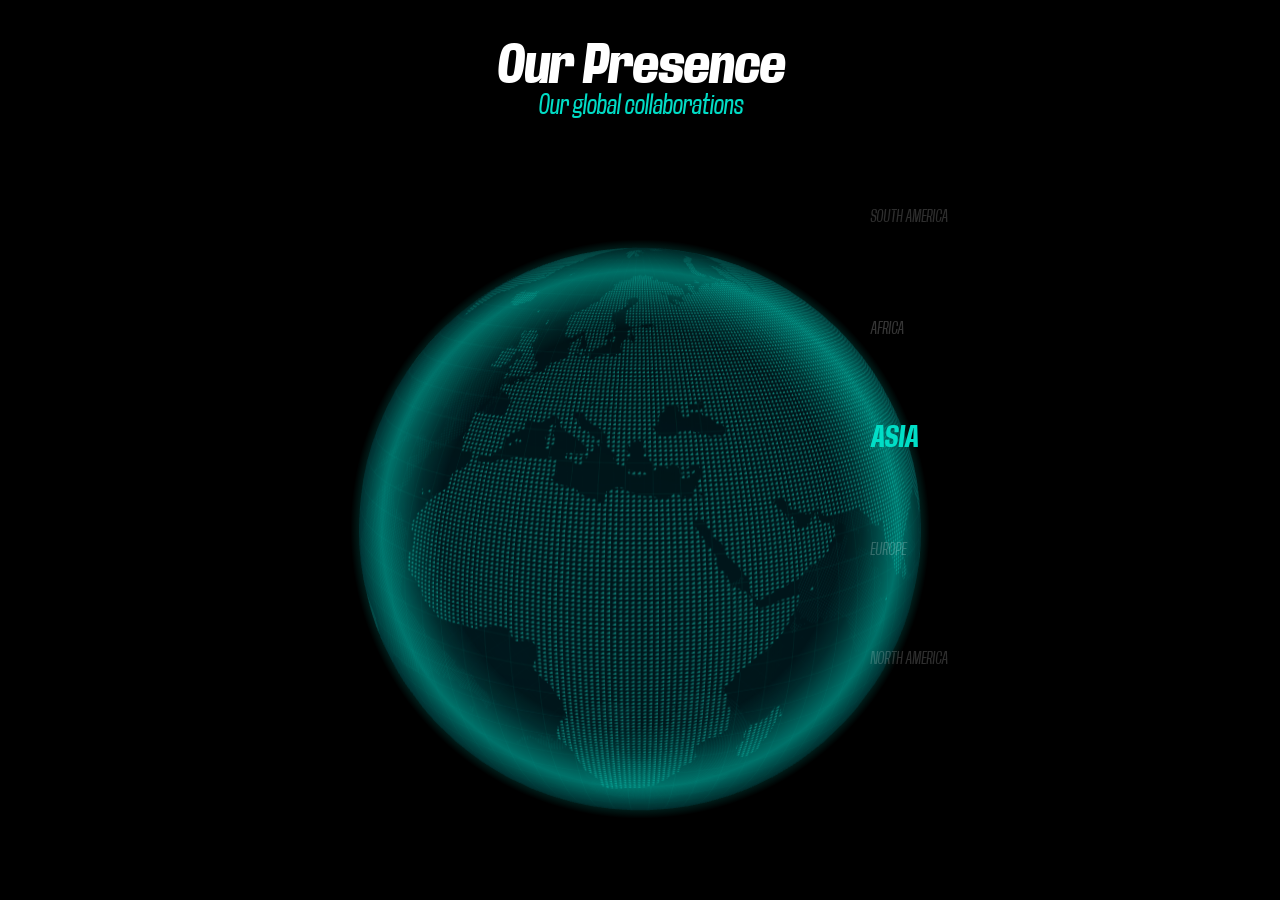
==== commit 84fb7022: "almost finished the project" ====
--- a/index.html
+++ b/index.html
@@ -18,9 +18,11 @@
 		<h2 class="sub-heading">Our global collaborations</h2>
 	</div>
   <div id="myearth">
-    <!-- <div id="glow"></div> -->
+    <div id="glow"></div>
   </div>
   <div class="swiper" id="vertical-swiper">
+    <div class="swipe-patch p1"></div>
+    <div class="swipe-patch p2"></div>
     <div class="swiper-wrapper">
       <div class="swiper-slide s1"><a href="#" class="regions" data-region="asia"><span>ASIA</span></a></div>
       <div class="swiper-slide s2"><a href="#" class="regions" data-region="europe"><span>EUROPE</span></a></div>
@@ -47,11 +49,13 @@
 
 <!-- Asia Swiper -->
 <div class="swiper hidden" id="asia-swiper">
+  
+    <div class="swipe-patch p1"></div>
+    <div class="swipe-patch p2"></div>
   <img src="images/back-btn.svg" alt="" class="back-btn">
   <div class="swiper-wrapper">
     <div class="swiper-slide"><a href="" class="country"><span>India</span></a></div>
     <div class="swiper-slide"><a href="" class="country"><span>China</span></a></div>
-    <div class="swiper-slide"><a href="" class="country"><span>Japan</span></a></div>
     <div class="swiper-slide"><a href="" class="country"><span>South Korea</span> </a> </div>
     <div class="swiper-slide"><a href="" class="country"><span>Vietnam</span></a></div>
     <div class="swiper-slide"><a href="" class="country"><span>Thailand</span></a></div>
@@ -62,6 +66,9 @@
 
 <!-- Europe Swiper -->
 <div class="swiper hidden" id="europe-swiper">
+  
+    <div class="swipe-patch p1"></div>
+    <div class="swipe-patch p2"></div>
   <img src="images/back-btn.svg" alt="" class="back-btn">
   <div class="swiper-wrapper">
     <div class="swiper-slide"><a href="" class="country"><span>France</span></a></div>
@@ -69,14 +76,18 @@
     <div class="swiper-slide"><a href="" class="country"><span>Italy</span></a></div>
     <div class="swiper-slide"><a href="" class="country"><span>Spain</span></a></div>
     <div class="swiper-slide"><a href="" class="country"><span>United Kingdom</span></a> </div>
-    <div class="swiper-slide"><a href="" class="country"><span>Poland</span></a></div>
-    <div class="swiper-slide"><a href="" class="country"><span>Netherlands</span></a></div>
-    <div class="swiper-slide"><a href="" class="country"><span>Greece</span></a></div>
+    <div class="swiper-slide"><a href="" class="country"><span>Hungary</span></a></div>
+    <div class="swiper-slide"><a href="" class="country"><span>Portugal</span></a></div>
+    <div class="swiper-slide"><a href="" class="country"><span>Belgium</span></a></div>
+    <div class="swiper-slide"><a href="" class="country"><span>Denmark</span></a></div>
   </div>
 </div>
 
 <!-- North America Swiper -->
 <div class="swiper hidden" id="northamerica-swiper">
+  
+    <div class="swipe-patch p1"></div>
+    <div class="swipe-patch p2"></div>
   <img src="images/back-btn.svg" alt="" class="back-btn">
   <div class="swiper-wrapper">
     <div class="swiper-slide"><a href="" class="country"><span>USA</span></a></div>
@@ -92,6 +103,9 @@
 
 <!-- Africa Swiper -->
 <div class="swiper hidden" id="africa-swiper">
+  
+    <div class="swipe-patch p1"></div>
+    <div class="swipe-patch p2"></div>
   <img src="images/back-btn.svg" alt="" class="back-btn">
   <div class="swiper-wrapper">
     <div class="swiper-slide"><a href="" class="country"><span>Nigeria</span></a></div>
@@ -105,6 +119,9 @@
   </div>
 </div>
 <div class="swiper hidden" id="southamerica-swiper">
+  
+    <div class="swipe-patch p1"></div>
+    <div class="swipe-patch p2"></div>
     <div class="swiper-wrapper">
       <div class="swiper-slide"><a href="" class="country"><span>Brazil</span></a></div>
       <div class="swiper-slide"><a href="" class="country"><span>Argentina</span></a></div>
@@ -120,50 +137,10 @@
 
 <div id="countries" class="hidden">
   <h1 class="heading">Our Presence</h1>
-	<h2 class="sub-heading">Our global collaborations</h2>
+  <h2 class="sub-heading">In</h2>
   <img src="images/back-btn.svg" alt="" class="logo-back-btn">
-  <div class="country-boxes hidden" data-place="nigeria">
-    
-  <img src="images/back-btn.svg" alt="" class="logo-back-btn">
-    <div class="country-box">
-      <img src="images/logos/nigeria/kia-4.svg" alt="">
-    </div>
-    <div class="country-box">
-      <img src="images/logos/nigeria/kuschel-rock-12.svg" alt="">
-    </div>
-    <div class="country-box">
-      <img src="images/logos/nigeria/lamborghini.svg" alt="">
-    </div>
-    <div class="country-box">
-      <img src="images/logos/nigeria/lightroom-cc.svg" alt="">
-    </div>
-    <div class="country-box">
-      <img src="images/logos/nigeria/rolling-rock-2.svg" alt="">
-    </div>
-    <div class="country-box">
-      <img src="images/logos/nigeria/suzuki-12.svg" alt="">
-    </div>
-  </div>
-
-    <div class="country-boxes hidden" data-place="india">
-    <div class="country-box">
-      <img src="images/logos/nigeria/kia-4.svg" alt="">
-    </div>
-    <div class="country-box">
-      <img src="images/logos/nigeria/kia-4.svg" alt="">
-    </div>
-    <div class="country-box">
-      <img src="images/logos/nigeria/kia-4.svg" alt="">
-    </div>
-    <div class="country-box">
-      <img src="images/logos/nigeria/kia-4.svg" alt="">
-    </div>
-    <div class="country-box">
-      <img src="images/logos/nigeria/rolling-rock-2.svg" alt="">
-    </div>
-    <div class="country-box">
-      <img src="images/logos/nigeria/suzuki-12.svg" alt="">
-    </div>
+  <div class="country-boxes">
+    <!-- Country boxes will be dynamically populated by JavaScript -->
   </div>
 
 
@@ -195,8 +172,8 @@
 <style type="text/css">
   .country-highlight {
   stroke: #00ff99 !important;
-  stroke-width: 0px !important;
-  fill: #00ff99 !important;
+  stroke-width: .5px !important;
+  fill: #00ff9900 !important;
   filter: drop-shadow(0 0 6px #00ff99) !important;
   transition: all 0.3s;
 }
@@ -218,13 +195,13 @@
     <path class="st1" d="M39.3,367.59c3.2-1.8,7.3-1.5,12,.7-4.1,1.9-7.9.1-12-.7Z"/>
     <path class="st1" d="M175.8,351.49c5.2-.9,10.1-1.5,14.9.5-4.9,1-9.7.3-14.9-.5Z"/>
     <path class="st1" d="M19.33,73.38c-.49,0-1.08-.21-1.86-.66-.48-.28-.94-.4-1.46-.4-.32,0-.6.05-.88.09-.25.04-.48.07-.69.07-.47,0-.68-.2-.79-.37-.25-.38-.07-.85-.04-.94l.07-.12c.23-.25.54-.39.9-.39.44,0,.85.21,1.02.35.01,0,.81,0,1.12,0,.39,0,.76,0,.95.03.36.04,1.06.33,1.87.68.22.09.4.17.49.21.33.12.53.36.53.64,0,.13-.05.46-.53.64-.2.07-.42.16-.73.16Z"/>
-    <path class="st1" d="M186.83,177.78c-.99-.61-1.96-1.24-2.84-1.83l-1.12-.74c-.55-.36-.88-.58-1.15-.58-.21,0-.48.13-.95.44-.66.45-1.39.67-2.24.67-.64,0-1.28-.12-1.93-.25-1.36-.28-6.42-1.72-7.96-2.27-.54-.19-1.17-.43-1.79-.66-1.05-.4-2.14-.81-2.71-.97-.85-.24-3.68-1.38-5.22-2.87-1.5-1.46-1.29-2.16-.91-2.8.17-.29-.07-1.68-.44-2.04-.5-.49-1.07-1.05-1.48-1.92-.33-.7-1.34-1.37-2.24-1.96l-.11-.07c-.62-.41-.97-.89-1.25-1.28-.18-.25-.33-.46-.51-.59-.13-.1-.38-.19-.62-.28-.65-.24-1.55-.57-1.5-1.5v-.16q.04-.62-.36-.88c-1.22-.78-4.17-2.73-5.27-4-.69-.8-1.03-1.35-1.28-1.76-.16-.26-.27-.44-.4-.56l-.19-.16c-.39-.33-.82-.71-.76-1.31.02-.25-.34-.71-1.06-1.08-.41-.21-1.04-.45-1.49-.45-.16,0-.25.03-.28.06-.03.03-.04.12-.03.23.11,1.13.27,1.76.86,2.27.5.42,1.18,1.1,1.84,1.76.28.28.55.55.79.79.61.6,1.25,1.52,1.81,2.33.19.28.37.54.54.76.18.25.39.5.59.74.54.65,1,1.21,1.06,1.72.03.25.09.3.55.54l.3.16c.45.25.72.57.78.94.03.2.02.48-.21.8h.18c.54,0,1.1.07,1.4.92l.12.33c.32.84.5,1.37.25,1.73-.11.15-.28.24-.48.24-.58,0-1.57-.38-2.13-.94-.37-.37-1.6-1.08-2.27-1.47l-.44-.26c-.79-.48-.66-1.18-.6-1.51.07-.37.11-.58-.36-1.03l-.23-.22c-.55-.54-1.18-1.14-1.78-1.3l-.32-.08c-.6-.15-1.03-.25-1.85-.72-1.12-.64-1.63-1.22-1.53-1.74.07-.37.41-.6,1.01-.68.39-.05.45-.16.45-.16.02-.08-.11-.39-.53-.79-.11-.1-.29-.21-.51-.35-.63-.4-1.59-1.02-2.42-2.12-1.03-1.39-2.04-2.83-2.39-4-.07-.22-.15-.47-.24-.72l.3-.53c.86-.17,2.19-.36,3.63-.36,1.34,0,2.51.17,3.47.52,2.48.88,4.37,1.36,5.78,1.46.25.01.42.1.7.24.49.25,1.22.62,3.21.66.96.02,1.63.02,2.1.02.78,0,1-.02,1.06-.03v-.71l.36-.4c.23-.02.55-.05.91-.05.95,0,1.72.16,2.31.48.74.4,1.08.67,1.38.91.28.22.52.41,1.02.66.41.2.73.68,1.07,1.18.52.76,1.1,1.63,2.23,1.9.39.09.74.14,1.06.14.79,0,1.32-.29,1.58-.87l.22-.21c.12-.04.27-.06.5-.06.56,0,1.82.16,2.22.47l.15.15c1.83,1.76,2.99,3.15,3.46,4.15.69,1.49,2.52,2.53,5.02,2.84l.29.61c-.22.36-.6.48-.9.57-.09.03-.18.06-.27.09-.46.2-.72,1.01-.34,1.97.55,1.38.07,2.12-.4,2.84-.17.26-.04.48.55,1.01.09.08.18.16.25.23.52.52.81,1.54.76,2.18.04.07.34.28.54.42.46.31,1.02.71,1.26,1.3l.05.13c.31.8.46,1.17,1.8,1.57.31.09.57.18.8.26.64.22,1.03.35,1.79.35.39,0,.88-.04,1.49-.11,1.92-.23,3.01-.33,3.75-.33.24,0,.45.01.63.03h0c.22,0,.55-.55.81-1,.23-.39.49-.83.81-1.21.17-.2.22-.43.28-.73.23-1.07.64-1.93,3.52-2.39,1.27-.2,2.32-.31,3.11-.31,1.21,0,1.89.24,2.15.74.2.41.09.91-.35,1.5-.39.53-.72.88-.97,1.14-.51.54-.59.63-.43,1.28.22.89.04,1.38-.16,1.64-.18.23-.45.36-.74.36-.23,0-.46-.07-.7-.22-.02-.01-.04-.03-.06-.04l-.23.44c-.48.16-.96.51-1.15.65l-.23.08-3.81.12c0,.12-.02.39-.07.79l-.34.36s-.08.01-.13.01c-.24.02-.43.05-.5.18.04.1.43.29.62.38.55.27,1.01.52,1.17.88l-.38.56c-.09,0-.21-.01-.31-.02-.16-.01-.35-.02-.54-.02-.36,0-.68.04-.95.13-.78.25-1.44,1.42-1.79,2.44l-.59.21Z"/>
+    <path class="st1" id="Mexico" d="M186.83,177.78c-.99-.61-1.96-1.24-2.84-1.83l-1.12-.74c-.55-.36-.88-.58-1.15-.58-.21,0-.48.13-.95.44-.66.45-1.39.67-2.24.67-.64,0-1.28-.12-1.93-.25-1.36-.28-6.42-1.72-7.96-2.27-.54-.19-1.17-.43-1.79-.66-1.05-.4-2.14-.81-2.71-.97-.85-.24-3.68-1.38-5.22-2.87-1.5-1.46-1.29-2.16-.91-2.8.17-.29-.07-1.68-.44-2.04-.5-.49-1.07-1.05-1.48-1.92-.33-.7-1.34-1.37-2.24-1.96l-.11-.07c-.62-.41-.97-.89-1.25-1.28-.18-.25-.33-.46-.51-.59-.13-.1-.38-.19-.62-.28-.65-.24-1.55-.57-1.5-1.5v-.16q.04-.62-.36-.88c-1.22-.78-4.17-2.73-5.27-4-.69-.8-1.03-1.35-1.28-1.76-.16-.26-.27-.44-.4-.56l-.19-.16c-.39-.33-.82-.71-.76-1.31.02-.25-.34-.71-1.06-1.08-.41-.21-1.04-.45-1.49-.45-.16,0-.25.03-.28.06-.03.03-.04.12-.03.23.11,1.13.27,1.76.86,2.27.5.42,1.18,1.1,1.84,1.76.28.28.55.55.79.79.61.6,1.25,1.52,1.81,2.33.19.28.37.54.54.76.18.25.39.5.59.74.54.65,1,1.21,1.06,1.72.03.25.09.3.55.54l.3.16c.45.25.72.57.78.94.03.2.02.48-.21.8h.18c.54,0,1.1.07,1.4.92l.12.33c.32.84.5,1.37.25,1.73-.11.15-.28.24-.48.24-.58,0-1.57-.38-2.13-.94-.37-.37-1.6-1.08-2.27-1.47l-.44-.26c-.79-.48-.66-1.18-.6-1.51.07-.37.11-.58-.36-1.03l-.23-.22c-.55-.54-1.18-1.14-1.78-1.3l-.32-.08c-.6-.15-1.03-.25-1.85-.72-1.12-.64-1.63-1.22-1.53-1.74.07-.37.41-.6,1.01-.68.39-.05.45-.16.45-.16.02-.08-.11-.39-.53-.79-.11-.1-.29-.21-.51-.35-.63-.4-1.59-1.02-2.42-2.12-1.03-1.39-2.04-2.83-2.39-4-.07-.22-.15-.47-.24-.72l.3-.53c.86-.17,2.19-.36,3.63-.36,1.34,0,2.51.17,3.47.52,2.48.88,4.37,1.36,5.78,1.46.25.01.42.1.7.24.49.25,1.22.62,3.21.66.96.02,1.63.02,2.1.02.78,0,1-.02,1.06-.03v-.71l.36-.4c.23-.02.55-.05.91-.05.95,0,1.72.16,2.31.48.74.4,1.08.67,1.38.91.28.22.52.41,1.02.66.41.2.73.68,1.07,1.18.52.76,1.1,1.63,2.23,1.9.39.09.74.14,1.06.14.79,0,1.32-.29,1.58-.87l.22-.21c.12-.04.27-.06.5-.06.56,0,1.82.16,2.22.47l.15.15c1.83,1.76,2.99,3.15,3.46,4.15.69,1.49,2.52,2.53,5.02,2.84l.29.61c-.22.36-.6.48-.9.57-.09.03-.18.06-.27.09-.46.2-.72,1.01-.34,1.97.55,1.38.07,2.12-.4,2.84-.17.26-.04.48.55,1.01.09.08.18.16.25.23.52.52.81,1.54.76,2.18.04.07.34.28.54.42.46.31,1.02.71,1.26,1.3l.05.13c.31.8.46,1.17,1.8,1.57.31.09.57.18.8.26.64.22,1.03.35,1.79.35.39,0,.88-.04,1.49-.11,1.92-.23,3.01-.33,3.75-.33.24,0,.45.01.63.03h0c.22,0,.55-.55.81-1,.23-.39.49-.83.81-1.21.17-.2.22-.43.28-.73.23-1.07.64-1.93,3.52-2.39,1.27-.2,2.32-.31,3.11-.31,1.21,0,1.89.24,2.15.74.2.41.09.91-.35,1.5-.39.53-.72.88-.97,1.14-.51.54-.59.63-.43,1.28.22.89.04,1.38-.16,1.64-.18.23-.45.36-.74.36-.23,0-.46-.07-.7-.22-.02-.01-.04-.03-.06-.04l-.23.44c-.48.16-.96.51-1.15.65l-.23.08-3.81.12c0,.12-.02.39-.07.79l-.34.36s-.08.01-.13.01c-.24.02-.43.05-.5.18.04.1.43.29.62.38.55.27,1.01.52,1.17.88l-.38.56c-.09,0-.21-.01-.31-.02-.16-.01-.35-.02-.54-.02-.36,0-.68.04-.95.13-.78.25-1.44,1.42-1.79,2.44l-.59.21Z"/>
     <path class="st1" d="M192.09,179.45c-.33-.07-.64-.11-.93-.13-.2-.01-.37-.02-.52-.02-.94-.03-1.38-.08-2.81-.91l-.3-.18.13-.37-.3-.09c.25-.82.96-2.46,1.9-2.76.26-.08.55-.12.9-.12.18,0,.36.01.52.02.14,0,.26.02.38.02.2,0,.33-.03.39-.09.02-.02.05-.05.01-.19-.1-.37-.71-.67-1.16-.89l-.2-.1.13-.75c.34-.05.36-.19.37-.27.03-.21.04-.39.05-.53l.39-.37,3.14-.1.41.41c-.02,1,.15,2.32.22,2.8.05,0,.14.02.29.02.11,0,.23,0,.36,0,.2,0,.42,0,.66-.01l.41.4v.49l-.14.31c-.16.13-.48.38-.88.57-.48.23-.75.62-.76,1.12l-.17.32c-.1.07-.25.14-.54.24-.45.17-1.13.43-1.56,1l-.4.15Z"/>
-    <path class="st1" d="M211.96,158.17c-.79-.03-1.23-.71-1.58-1.25-.11-.17-.21-.33-.32-.46-.06-.08-.15-.17-.25-.27-.58-.63-1.67-1.81-2.13-3.69-.54-2.2-1.3-3.19-2.63-3.42-1.03-.18-2.7-.31-4.16-.42-.84-.07-1.6-.13-2.15-.19-.5-.06-1.41-.09-2.62-.09-1.54,0-3.1.05-3.77.09.02,0,.29.09.29.09,1.59.47,2.35.8,2.35,1.38,0,.52-.65.7-.9.77-.26.07-.53.11-.82.11-.94,0-1.87-.4-2.69-.75-.63-.27-1.22-.53-1.69-.54-.19,0-.37-.01-.54-.01-.38,0-.7.02-1.04.04-.39.02-.79.04-1.33.04-.22,0-.46,0-.72-.01-.12,0-.24,0-.35,0-.55,0-.99.04-1.36.08-.28.03-.52.05-.74.05-.35,0-.62-.06-.88-.19,0,.02-.12.22-.2.35-.21.37-.5.87-1.06.97-.22.04-.29.08-.42.16-.32.2-.68.38-1.86.54-.83.11-1.49.52-1.82,1.12-.35.65-.31,1.5.11,2.39.24.51.39.93.44,1.28l-.45.46c-2.48-.32-4.24-1.33-4.95-2.86-.46-.98-1.61-2.36-3.43-4.11l-.12-.11c-.23-.22-1.39-.51-2.3-.51-.14,0-.27,0-.37.02-.25.04-.37.12-.4.18-.1.23-.39.94-1.55.94-.3,0-.63-.05-1.01-.14-1.1-.27-1.69-1.14-2.21-1.91-.33-.49-.65-.96-1.06-1.16-.49-.24-.73-.43-1-.64-.31-.25-.65-.51-1.39-.92-.76-.41-1.72-.5-2.39-.5s-1.2.08-1.29.1v.68l-.39.4c-.14,0-.33,0-.6,0-.46,0-1.14,0-2.14-.02-1.94-.04-2.63-.38-3.14-.64-.26-.13-.47-.24-.76-.25-1.38-.09-3.31-.58-5.73-1.45-.98-.35-2.18-.53-3.55-.53-1.57,0-3,.24-3.71.38l-.44-.23c-.45-1-.86-1.35-1.12-1.47-.27-.12-.6-.31-.98-.51-.87-.49-1.96-1.09-2.82-1.17l-.26-.02c-1.19-.1-1.98-.16-2.46-1.32-.27-.66-.79-1.05-1.17-1.34-.15-.11-.28-.21-.37-.3-.05-.05-.11-.1-.18-.17-.46-.41-1.15-1.04-.77-1.67l.1-.15c.04-.06.11-.17.15-.25-.04,0-.09-.01-.15-.01-.14,0-.56,0-.56,0h-.15c-.42,0-.98,0-1.17-.68-.12-.42-.99-1.95-1.33-2.33-.07-.07-.14-.15-.23-.23-.41-.42-.97-.98-.97-1.78,0-.23-.3-.69-.55-1.05-.43-.64-.87-1.3-.6-1.88.28-.59.51-2.11.26-2.8-.04-.12-.1-.25-.16-.39-.37-.86-1-2.3.19-3.69.59-.69.49-1.99.4-3.24-.08-1.01-.15-1.97.11-2.72.01-.33,0-.9-.1-1.17-.04-.1-.29-.41-.46-.61-.51-.61-1.05-1.24-.83-1.79.08-.19.28-.71.89-.71.26,0,.57.09,1.04.31.22.1.52.15.9.15.23,0,.45-.02.65-.03.19-.01.36-.02.51-.02.24,0,.5.02.69.21.22.22.87.89.21,1.72-.03.04-.05.07-.05.09,0,0,0,0,.01,0,.02,0,.07.01.14.01.05,0,.11,0,.16-.02.04-.01.08-.09.09-.12.12-.28.1-.86-.15-1.35-.09-.17-.2-.42-.33-.7-.16-.35-.34-.76-.54-1.14l.36-.58h58.74s.44,0,1.09-.23c.29-.1.54-.15.73-.15.12,0,.21.02.3.05.16.09.32.25.33.61.03.65.13.75,1.65.84.36.02.63.04.84.04.25,0,.31-.03.32-.03l.16-.05c.08,0,.17-.02.27-.02.33,0,.81.07,1.25.42.72.56,3.87.76,5.05.83l.12.77-.3.12c-3.22,1.25-3.62,1.71-3.67,1.82,0,.02.04.05.14.08.12.04.25.05.38.05.47,0,.88-.23,1.24-.43.21-.12.35-.19.47-.23l.51.31v.1c.03.15.31.42.89.42.28,0,.59-.06.91-.18.34-.13.82-.36,1.32-.6.75-.36,1.64-.8,2.23-.94l.38.67c-.03.06.02.2.63.46.46.2.79.38,1.05.53.42.24.7.4,1.22.4.26,0,.56-.04.94-.12l.55-.12c.63-.14,1.17-.27,1.56-.27.35,0,.57.1.75.34.19.25.52.43,1.01.55l-.07.79c-1.3.07-3.14.21-3.51.25-.32.03-.4.15-.48.27-.12.17-.21.25-.44.29-.17.03-.36.04-.56.04-.31,0-.5-.01-.63-.04h-.03s-.01,0-.01,0c-1.57,1.6-1.73,2-1.75,2.09l.26.34-.1-.39c.4-.1.84-.48,1.23-.8l.24-.2.57.55-.07.09c-.54.69-1.5,1.9-1.5,3.05,0,.26-.01.55-.02.86v.13c-.07,1.71-.07,2.82.54,2.86h.11c.6,0,1.56-.29,2.11-.79.33-.3.48-.62.44-.96-.03-.29-.08-.62-.14-.97-.23-1.45-.36-2.52-.06-3.11.44-.84,1.18-1.83,1.81-1.83h0c.38,0,.47-.18.59-.48.09-.24.21-.53.5-.58.21-.03.41-.05.61-.05.59,0,1.18.15,1.79.47l.28.14c.8.4,1.28.64.99,1.27-.08.16-.14.27-.18.36-.12.23-.15.29-.15.62,0,.51-.24.6-.76.82l-.26.11c-.32.13-.4.25-.39.29.02.1.33.27.83.31.05,0,.09,0,.13,0,.59,0,1.24-.32,1.45-.43l.53.16c.06.1.12.22.17.33.08.16.16.31.24.45l.13.22c.14.25.26.46.38.64l-.12.55c-1.1.72-1.55,1.46-1.66,1.67l-.18.17c-.13.07-.23.13-.29.2-.13.15-.17.32-.1.45.05.11.18.19.35.21.11.02.21.03.3.04.33.03.58.06.88.27.16.12.31.17.48.17.26,0,.48-.15.7-.32.36-.28.68-.35,1.38-.5l.13-.03c.23-.05.43-.1.61-.14.42-.1.79-.19,1.2-.19.47,0,.84-.32,1-.86.09-.31.42-.43,1.41-.49.39-.03.8-.31.81-.47,0-.01,0-.06-.09-.12l-.19-.34v-.2l.39-.4c.07,0,.14,0,.21-.01.77-.07,1.11-.23,1.31-.32.12-.05.16-.07.22-.08.02,0,.05,0,.07,0,.11,0,.2.02.38.09.46.18,1.09.28,1.67.28.31,0,.57-.03.73-.09.34-.13,1.72-1.19,1.8-1.71l.15-.26c.47-.36.92-.66,1.35-.88.89-.47,1.38-.61,2.11-.61h.4c1.36,0,6.76-.19,6.81-.19.09-.02.82-.21,1.67-1.15.9-.99.9-1.27.9-1.63,0-.52,1.09-2.22,2.91-2.36.32-.02.61-.04.86-.04.69,0,1.12.09,1.4.3.29.22.44.57.44,1.08,0,1.16.03,1.85.73,2.5.46.43.64,1.02.71,1.45l-.14.38s-.08.07-.12.11c-.38.38-.82.7-2.37.82-1.47.11-1.82.41-2.13.67-.22.19-.47.4-.98.48l-.36.05c-.9.12-1.49.2-2.04,1.52-.43,1.03-.37,1.15-.27,1.36.07.15.17.36.22.72.03.23.05.57-.16.81-.21.24-.53.24-.65.24h-.29c-.07,0-.16,0-.21.02-.09.05-.16.16-.25.33-.15.27-.37.68-.95.75-.61.08-.98.22-1.12.44-.24.36-.67.56-1.18.56-.36,0-.75-.1-1.15-.3-.08-.04-.15-.06-.24-.06-.27,0-.59.2-.82.5-.19.26-.23.46-.21.51.03.09.06.18.09.26.18.51.42,1.2-.72,1.83-.76.42-1.29.6-1.8.61.29.29.46.71.46,1.12,0,.45-.22.85-.6,1.12-.48.34-.53.52-.63.85l-.08.24c-.11.31-.29.82-.78.82-.16,0-.33-.06-.51-.19-.15-.1-.27-.21-.36-.32-.05.07-.11.13-.18.2-.02.02-.04.04-.05.05.07.05.19.12.27.16.34.19.76.42.83.89.07.44-.12.76-.24.98-.03.06-.09.15-.09.18.34.25.61.79.49,1.38-.06.33-.31.94-1.28,1.28-.59.21-1.1.32-1.51.41-.46.1-.86.19-.97.34-.05.07-.1.16-.15.25-.28.48-.69,1.2-1.85,1.2h-.27c-.59,0-.6.02-.87.38-.07.09-.14.2-.23.31-.6.76-1.93,1.5-3.15,2.12-.97.49-2.29,2.06-2.06,3.88.1.84.39,1.14.7,1.46.33.35.71.74.67,1.67-.03.62.41,1.4.83,2.17.54.99,1.06,1.92.67,2.67l-.07.14c-.55,1.06-1.02,1.98-1.99,1.98h-.05ZM221.97,130.35c-.11,0-.19.02-.24.04-.08.04-.13.07-.14.11,0,.03-.04.22.3.73l.1.14c.29.44.62.94.75,1.44.16-.13.35-.28.35-.36,0,0,0-.09-.21-.29-.5-.45-1.1-1.12-.9-1.82h-.02Z"/>
+    <path class="st1" id="USA" d="M211.96,158.17c-.79-.03-1.23-.71-1.58-1.25-.11-.17-.21-.33-.32-.46-.06-.08-.15-.17-.25-.27-.58-.63-1.67-1.81-2.13-3.69-.54-2.2-1.3-3.19-2.63-3.42-1.03-.18-2.7-.31-4.16-.42-.84-.07-1.6-.13-2.15-.19-.5-.06-1.41-.09-2.62-.09-1.54,0-3.1.05-3.77.09.02,0,.29.09.29.09,1.59.47,2.35.8,2.35,1.38,0,.52-.65.7-.9.77-.26.07-.53.11-.82.11-.94,0-1.87-.4-2.69-.75-.63-.27-1.22-.53-1.69-.54-.19,0-.37-.01-.54-.01-.38,0-.7.02-1.04.04-.39.02-.79.04-1.33.04-.22,0-.46,0-.72-.01-.12,0-.24,0-.35,0-.55,0-.99.04-1.36.08-.28.03-.52.05-.74.05-.35,0-.62-.06-.88-.19,0,.02-.12.22-.2.35-.21.37-.5.87-1.06.97-.22.04-.29.08-.42.16-.32.2-.68.38-1.86.54-.83.11-1.49.52-1.82,1.12-.35.65-.31,1.5.11,2.39.24.51.39.93.44,1.28l-.45.46c-2.48-.32-4.24-1.33-4.95-2.86-.46-.98-1.61-2.36-3.43-4.11l-.12-.11c-.23-.22-1.39-.51-2.3-.51-.14,0-.27,0-.37.02-.25.04-.37.12-.4.18-.1.23-.39.94-1.55.94-.3,0-.63-.05-1.01-.14-1.1-.27-1.69-1.14-2.21-1.91-.33-.49-.65-.96-1.06-1.16-.49-.24-.73-.43-1-.64-.31-.25-.65-.51-1.39-.92-.76-.41-1.72-.5-2.39-.5s-1.2.08-1.29.1v.68l-.39.4c-.14,0-.33,0-.6,0-.46,0-1.14,0-2.14-.02-1.94-.04-2.63-.38-3.14-.64-.26-.13-.47-.24-.76-.25-1.38-.09-3.31-.58-5.73-1.45-.98-.35-2.18-.53-3.55-.53-1.57,0-3,.24-3.71.38l-.44-.23c-.45-1-.86-1.35-1.12-1.47-.27-.12-.6-.31-.98-.51-.87-.49-1.96-1.09-2.82-1.17l-.26-.02c-1.19-.1-1.98-.16-2.46-1.32-.27-.66-.79-1.05-1.17-1.34-.15-.11-.28-.21-.37-.3-.05-.05-.11-.1-.18-.17-.46-.41-1.15-1.04-.77-1.67l.1-.15c.04-.06.11-.17.15-.25-.04,0-.09-.01-.15-.01-.14,0-.56,0-.56,0h-.15c-.42,0-.98,0-1.17-.68-.12-.42-.99-1.95-1.33-2.33-.07-.07-.14-.15-.23-.23-.41-.42-.97-.98-.97-1.78,0-.23-.3-.69-.55-1.05-.43-.64-.87-1.3-.6-1.88.28-.59.51-2.11.26-2.8-.04-.12-.1-.25-.16-.39-.37-.86-1-2.3.19-3.69.59-.69.49-1.99.4-3.24-.08-1.01-.15-1.97.11-2.72.01-.33,0-.9-.1-1.17-.04-.1-.29-.41-.46-.61-.51-.61-1.05-1.24-.83-1.79.08-.19.28-.71.89-.71.26,0,.57.09,1.04.31.22.1.52.15.9.15.23,0,.45-.02.65-.03.19-.01.36-.02.51-.02.24,0,.5.02.69.21.22.22.87.89.21,1.72-.03.04-.05.07-.05.09,0,0,0,0,.01,0,.02,0,.07.01.14.01.05,0,.11,0,.16-.02.04-.01.08-.09.09-.12.12-.28.1-.86-.15-1.35-.09-.17-.2-.42-.33-.7-.16-.35-.34-.76-.54-1.14l.36-.58h58.74s.44,0,1.09-.23c.29-.1.54-.15.73-.15.12,0,.21.02.3.05.16.09.32.25.33.61.03.65.13.75,1.65.84.36.02.63.04.84.04.25,0,.31-.03.32-.03l.16-.05c.08,0,.17-.02.27-.02.33,0,.81.07,1.25.42.72.56,3.87.76,5.05.83l.12.77-.3.12c-3.22,1.25-3.62,1.71-3.67,1.82,0,.02.04.05.14.08.12.04.25.05.38.05.47,0,.88-.23,1.24-.43.21-.12.35-.19.47-.23l.51.31v.1c.03.15.31.42.89.42.28,0,.59-.06.91-.18.34-.13.82-.36,1.32-.6.75-.36,1.64-.8,2.23-.94l.38.67c-.03.06.02.2.63.46.46.2.79.38,1.05.53.42.24.7.4,1.22.4.26,0,.56-.04.94-.12l.55-.12c.63-.14,1.17-.27,1.56-.27.35,0,.57.1.75.34.19.25.52.43,1.01.55l-.07.79c-1.3.07-3.14.21-3.51.25-.32.03-.4.15-.48.27-.12.17-.21.25-.44.29-.17.03-.36.04-.56.04-.31,0-.5-.01-.63-.04h-.03s-.01,0-.01,0c-1.57,1.6-1.73,2-1.75,2.09l.26.34-.1-.39c.4-.1.84-.48,1.23-.8l.24-.2.57.55-.07.09c-.54.69-1.5,1.9-1.5,3.05,0,.26-.01.55-.02.86v.13c-.07,1.71-.07,2.82.54,2.86h.11c.6,0,1.56-.29,2.11-.79.33-.3.48-.62.44-.96-.03-.29-.08-.62-.14-.97-.23-1.45-.36-2.52-.06-3.11.44-.84,1.18-1.83,1.81-1.83h0c.38,0,.47-.18.59-.48.09-.24.21-.53.5-.58.21-.03.41-.05.61-.05.59,0,1.18.15,1.79.47l.28.14c.8.4,1.28.64.99,1.27-.08.16-.14.27-.18.36-.12.23-.15.29-.15.62,0,.51-.24.6-.76.82l-.26.11c-.32.13-.4.25-.39.29.02.1.33.27.83.31.05,0,.09,0,.13,0,.59,0,1.24-.32,1.45-.43l.53.16c.06.1.12.22.17.33.08.16.16.31.24.45l.13.22c.14.25.26.46.38.64l-.12.55c-1.1.72-1.55,1.46-1.66,1.67l-.18.17c-.13.07-.23.13-.29.2-.13.15-.17.32-.1.45.05.11.18.19.35.21.11.02.21.03.3.04.33.03.58.06.88.27.16.12.31.17.48.17.26,0,.48-.15.7-.32.36-.28.68-.35,1.38-.5l.13-.03c.23-.05.43-.1.61-.14.42-.1.79-.19,1.2-.19.47,0,.84-.32,1-.86.09-.31.42-.43,1.41-.49.39-.03.8-.31.81-.47,0-.01,0-.06-.09-.12l-.19-.34v-.2l.39-.4c.07,0,.14,0,.21-.01.77-.07,1.11-.23,1.31-.32.12-.05.16-.07.22-.08.02,0,.05,0,.07,0,.11,0,.2.02.38.09.46.18,1.09.28,1.67.28.31,0,.57-.03.73-.09.34-.13,1.72-1.19,1.8-1.71l.15-.26c.47-.36.92-.66,1.35-.88.89-.47,1.38-.61,2.11-.61h.4c1.36,0,6.76-.19,6.81-.19.09-.02.82-.21,1.67-1.15.9-.99.9-1.27.9-1.63,0-.52,1.09-2.22,2.91-2.36.32-.02.61-.04.86-.04.69,0,1.12.09,1.4.3.29.22.44.57.44,1.08,0,1.16.03,1.85.73,2.5.46.43.64,1.02.71,1.45l-.14.38s-.08.07-.12.11c-.38.38-.82.7-2.37.82-1.47.11-1.82.41-2.13.67-.22.19-.47.4-.98.48l-.36.05c-.9.12-1.49.2-2.04,1.52-.43,1.03-.37,1.15-.27,1.36.07.15.17.36.22.72.03.23.05.57-.16.81-.21.24-.53.24-.65.24h-.29c-.07,0-.16,0-.21.02-.09.05-.16.16-.25.33-.15.27-.37.68-.95.75-.61.08-.98.22-1.12.44-.24.36-.67.56-1.18.56-.36,0-.75-.1-1.15-.3-.08-.04-.15-.06-.24-.06-.27,0-.59.2-.82.5-.19.26-.23.46-.21.51.03.09.06.18.09.26.18.51.42,1.2-.72,1.83-.76.42-1.29.6-1.8.61.29.29.46.71.46,1.12,0,.45-.22.85-.6,1.12-.48.34-.53.52-.63.85l-.08.24c-.11.31-.29.82-.78.82-.16,0-.33-.06-.51-.19-.15-.1-.27-.21-.36-.32-.05.07-.11.13-.18.2-.02.02-.04.04-.05.05.07.05.19.12.27.16.34.19.76.42.83.89.07.44-.12.76-.24.98-.03.06-.09.15-.09.18.34.25.61.79.49,1.38-.06.33-.31.94-1.28,1.28-.59.21-1.1.32-1.51.41-.46.1-.86.19-.97.34-.05.07-.1.16-.15.25-.28.48-.69,1.2-1.85,1.2h-.27c-.59,0-.6.02-.87.38-.07.09-.14.2-.23.31-.6.76-1.93,1.5-3.15,2.12-.97.49-2.29,2.06-2.06,3.88.1.84.39,1.14.7,1.46.33.35.71.74.67,1.67-.03.62.41,1.4.83,2.17.54.99,1.06,1.92.67,2.67l-.07.14c-.55,1.06-1.02,1.98-1.99,1.98h-.05ZM221.97,130.35c-.11,0-.19.02-.24.04-.08.04-.13.07-.14.11,0,.03-.04.22.3.73l.1.14c.29.44.62.94.75,1.44.16-.13.35-.28.35-.36,0,0,0-.09-.21-.29-.5-.45-1.1-1.12-.9-1.82h-.02Z"/>
     <path class="st1" d="M203.94,114.64c-.31-.11-.53-.26-.67-.45-.11-.15-.32-.34-.82-.34-.4,0-.9.11-1.6.27l-.55.12c-.38.08-.67.12-.9.12-.45,0-.7-.14-1.13-.38-.28-.16-.6-.34-1.07-.55-.21-.09-.35-.16-.43-.21v-.67s.14-.1.16-.13c0,0-.02-.04-.1-.09-.08-.05-.19-.08-.33-.08-.61,0-1.71.54-2.67,1.01-.55.27-.99.48-1.32.6-.31.11-.6.17-.85.17-.41,0-.73-.16-.83-.4l-.02-.1c-.03-.3-.08-.37-.31-.37-.07,0-.15.01-.24.03-.15.04-.34.14-.53.24-.27.15-.58.33-.92.39l-.29-.73c.35-.21,1.23-.69,3.23-1.46l.72-.28c.93-.37,1.36-.54,1.97-.61.61-.07,1.47-.67,1.88-1.01l.09-.08c.19-.13.74-.35,2.24-.35s1.84.73,2.08,1.26c.1.21.16.34.26.4.21.14.63.17,1,.2.35.03.54.05.66.09l.21.15c.1.15.34.31.54.46.14.1.23.16.26.19l.12.16c.03.08.11.33.17.52.17.56.33,1.08.49,1.36l-.48.58Z"/>
-    <path class="st1" d="M207.45,189.53c-1.01-.01-2.07-.19-2.27-1.46-.07-.48-.42-.6-1.3-.8-.24-.05-.48-.11-.73-.18-1.42-.43-2.04-1.94-2.25-2.57l.33-.52c.2-.02.46-.05.76-.05.48,0,.91.06,1.27.18,1.07.36,2.99.41,3.08.41v.16s.2-.12.2-.12c.34.22.87.63,1.43,1.06l.41.31.1.51c-.12.22-.37.86-.63,2.72l-.4.35Z"/>
+    <path class="st1" id="CostaRica" d="M207.45,189.53c-1.01-.01-2.07-.19-2.27-1.46-.07-.48-.42-.6-1.3-.8-.24-.05-.48-.11-.73-.18-1.42-.43-2.04-1.94-2.25-2.57l.33-.52c.2-.02.46-.05.76-.05.48,0,.91.06,1.27.18,1.07.36,2.99.41,3.08.41v.16s.2-.12.2-.12c.34.22.87.63,1.43,1.06l.41.31.1.51c-.12.22-.37.86-.63,2.72l-.4.35Z"/>
     <path class="st1" d="M195.74,180.7c-.35,0-.59-.15-.83-.29-.18-.11-.37-.22-.64-.3-.24-.07-.48-.15-.73-.23-.22-.07-.44-.15-.67-.22l-.17-.66c.37-.39.84-.61,1.25-.77l.45.11c.35.4,1.37.49,1.98.54.23.02.51.05.6.08l.11.05c.36.23.22.87.21.9l-.25-.06.07.37c-.15.04-.31.11-.49.21-.34.18-.62.27-.88.27h0Z"/>
-    <path class="st1" d="M208.97,124.42c-.14-.03-.33-.11-.67-.27-.2-.09-.33-.15-.46-.2l-.17-.62c.22-.28.62-.69,1.24-1.11l.49.03c.11.1.18.11.24.11.04,0,.1,0,.14-.05.23-.25.26-1,.19-1.58-.02-.13-.08-.28-.14-.42-.15-.36-.36-.84.2-1.15.39-.21.64-.5.66-.76,0-.13-.03-.26-.13-.39l.58-.54c.11.1.21.2.31.29.5.48.99.95,1.51,1.02.06,0,.13.01.19.01.34,0,.63-.14.77-.37.18-.3.11-.7-.19-1.04-.49-.54-1.81-1.8-3.42-1.86-.75-.03-1.16-.12-1.52-.19-.31-.06-.57-.12-.96-.12,0,0-.13,0-.14,0-.92,0-2.81-.54-3.14-.94-.18-.22-.34-.7-.58-1.49-.08-.25-.15-.52-.18-.56-.04-.05-.2-.16-.29-.23-.32-.23-.51-.38-.6-.53-.08-.13-.54-.17-.88-.2-.56-.04-.79-.09-.94-.17-.15-.13-.21-.24-.3-.44-.23-.5-.56-1.24-2.13-1.24-1.97,0-2.35.39-2.38.43-.1.09-1.14.94-1.84,1.02-.39.04-.71.12-1.17.29l-.15-.11v.04s-.42-.02-.42-.02c-3.59-.2-5.26-.45-5.79-.86-.46-.36-.97-.43-1.32-.43-.32,0-.55.06-.56.06l-.18.03c-.13,0-.38,0-.85-.04-1.23-.07-1.6-.1-1.64-.95-.01-.3-.15-.4-.26-.46-.11-.06-.24-.08-.39-.08-.22,0-.49.05-.8.16-.62.22-1.02.22-1.04.22h-59.12l-.33-.18c-.2-.3-.3-.35-.3-.35-.21,0-.36.03-.5.06-.17.03-.33.06-.49.06-.24,0-.44-.06-.61-.19-.19-.14-.3-.31-.38-.45-.13-.22-.24-.41-.84-.57-.73-.19-.92-.68-1.06-1.04-.13-.33-.19-.5-.64-.57-.41-.07-.68-.07-.9-.07-.5,0-.79-.03-1.49-.54-.21-.16-.37-.24-.48-.24-.05,0-.09.01-.16.03-.09.02-.21.06-.36.06-.21,0-.42-.06-.65-.2-.23-.14-.47-.23-.67-.31-.37-.15-.69-.28-.76-.61-.03-.12-.02-.3.14-.5-.04-.05-.09-.12-.13-.17-.17-.21-.38-.48-.31-.8.03-.13.11-.33.37-.47.38-.22.75-.49.99-.69-.18,0-.36.02-.54.03-.21.02-.41.03-.58.03-.18,0-.62,0-.81-.32-.03-.05-.08-.1-.14-.15-.16-.16-.4-.39-.38-.91-.03-.05-.29-.23-.4-.31-.25-.17-.53-.37-.43-.71.06-.21.23-.29.38-.33-.17-.13-.24-.31-.28-.48-.04.05-.07.11-.1.16-.21.32-.47.72-.94.72-.08,0-.15-.01-.23-.03-.49-.14-1.14-.59-1.37-1.14-.12-.28-.11-.55,0-.79-.01,0-.02,0-.03-.01-.09-.04-.21-.08-.32-.15-.41-.26-1.01-1.14-.65-1.83l.35.05-.02-.13s.83-.12,1.17-1.24c.18-.61.18-1.03,0-1.36-.19-.35-.61-.62-1.25-.8-1.43-.41-2.33-1.04-3.33-2.32-.46-.59-.88-1-1.25-1.36-.5-.48-.9-.87-1.22-1.46-.47-.83-3.33-2.99-4.78-4.01l-.03-.02-3.15,1.79c-.13.1-.28.15-.46.15-.32,0-.67-.15-1.06-.45-.15-.12-.31-.25-.47-.39-.97-.83-2.3-1.95-5.8-2.11h0c-.16,0-.36-.02-.54-.15-.21-.16-.33-.42-.34-.73-.04-.84-.07-23.93-.07-26.56l.4-.4h.21c3.17.04,3.89.83,4.41,1.4l.13.14c.31.32,1.79.61,2.59.77.29.06.56.11.78.16.13.03.24.04.35.04.17,0,.3-.03.45-.07.16-.04.33-.08.54-.08.14,0,.29.02.44.06-.22-.13-.43-.28-.44-.57-.01-.35.32-.56.44-.64.15-.1.32-.15.49-.15.41,0,.72.27,1,.51.12.1.32.28.4.28.05-.04.17-.34.24-.52.14-.35.28-.7.57-.9.19-.13.41-.19.68-.19.52,0,1.14.27,1.5.65.07.08.31.16.61.16s.52-.08.56-.13c.01-.06,0-.16,0-.26-.01-.19-.03-.45.16-.66.19-.21.48-.23.69-.23h.25c.85,0,1.51-.1,1.87-.28.26-.13.55-.17.83-.21.39-.05.73-.1.95-.39.25-.33.61-.5,1.06-.5.22,0,.44.04.65.08.14.02.26.05.37.05.2-.04.34-.11.48-.18.18-.09.36-.18.56-.18.1,0,.19.02.28.06.23.11.37.36.37.65,0,.23-.09.45-.24.63.32.03.65.11,1,.24,0,0,.31.12.39.14,0-.03,0-.07,0-.11-.02-.48.06-.81.25-1.01.11-.12.27-.19.43-.19.13,0,.26.04.39.12,0-.06.02-.11.04-.17.03-.07.09-.22.08-.27-.48-.09-.7-.54-.65-.9.04-.3.26-.5.54-.5l.25.06s1.27.58,2.06,1.43c.45.48,1.35,1.38,2.4,2.02.3.18.54.34.75.48.38.25.61.4.77.42h.14s-.05.07-.06.12l.41-.1-.4-.08c0-.71.04-1.42.41-1.8.15-.16.35-.24.57-.24.07,0,.14,0,.22.03.94.22,1.5.55,1.68.97.1.23.08.49-.06.72-.03.05-.06.1-.09.15.97-.02,1.62-.23,1.71-.42.05-.12.08-.24.12-.34.13-.43.31-1.03,1.25-1.03.11,0,.22,0,.36.02,1.12.14,2.56.39,3.81,1.13.67.4,1.53.5,2.44.6.5.06,1.01.11,1.5.22.38.09.76.2,1.14.31.96.29,1.96.59,3.41.6,1.77.01,3.15.16,4.1.45.18.05,1.78.56,2.08,1.5.08.24.1.6-.2,1-.39.5-.91.56-1.27.56-.11,0-.23,0-.33-.01-.08,0-.16,0-.23,0-.05,0-.08,0-.1,0,0,.01,0,.04,0,.08.02.4.93.43,1.2.43.47,0,.89-.06,1.06-.09.26-.04.5-.06.8-.06.43,0,.96.05,1.79.13.13.01.26.02.39.02.5,0,.94-.1,1.37-.19.38-.09.75-.17,1.12-.17.11,0,.22,0,.33.02l.2.03c.29.04.51.07.69.07.19,0,.26-.04.35-.14.24-.25.6-.41.97-.41.46,0,.84.23,1.06.63h0s.04,0,.11,0c.12,0,.25-.02.38-.04.17-.02.33-.05.48-.05.56,0,.75.34.81.54.04.12.06.22.07.3.02,0,.21.01.21.01.46.03,1.87.32,2.07.95.08.24,0,.48-.22.65l-.09.07c-.09.07-.2.16-.28.24.04.02.09.04.16.07.17.07.33.1.46.1s.24-.04.31-.1c.08-.09.12-.24.1-.43-.02-.27-.15-.53-.28-.79-.21-.43-.48-.96-.08-1.46.41-.53,1.11-.94,2.2-1.26-.62.08-1.28.09-1.64.09l-2.39.08-.4-.51s.3-1,1.53-1.07c1-.06,2.11-.45,2.86-.78.65-.28,1.07-.46,1.59-.46.32,0,.66.07,1.08.21.21.07.38.13.52.17.58.18.85.27,1.14.87.23.47.58.91,1.6,1.02.67.07.99.33,1.2.5.1.08.14.11.17.11.02,0,.09,0,.24-.08.29-.14.52-.2.73-.2.33,0,.57.15.81.31.15.1.33.22.59.33.8.36,1.79.71,3.52.73.22,0,.42,0,.62,0,1.3,0,2.04-.09,2.64-.33.43-.17.83-.32,1.21-.32.08,0,.15,0,.22.02-.06-.1-.11-.2-.14-.31-.08-.3-.08-.88.8-1.39.31-.18.66-.27,1.02-.27,1.31,0,2.5,1.15,2.73,1.59.21.39-.02.74-.15.95-.04.06-.1.16-.12.21,0,0,.04.04.12.09.24.15.48.23.71.31.2.07.41.15.6.27,0-.05.02-.17.02-.19-.02,0-.06-.01-.12-.02-.24-.04-.61-.09-.64-.45-.03-.35.29-.45.53-.52.12-.04.44-.14.51-.22.03-.7.73-.75,1.2-.78.12,0,.26-.02.4-.03.6-.07,2.19-.85,2.76-1.51,0-.01.02-.02.03-.03-.04.02-.08.05-.13.08-.38.23-.67.33-.92.33-.27,0-.44-.12-.53-.23-.25-.28-.23-.73-.19-1.08.09-.69.69-1.11,1.3-1.2-.45-.08-.72-.12-.9-.15-.37-.06-.49-.08-1.05-.25-.49-.15-.72-.26-.98-.37-.28-.12-.56-.25-1.25-.47-.9-.28-2.06-.84-2.39-1.47-.13-.24-.1-.44-.06-.57.11-.33.42-.52.7-.68.08-.05.21-.12.27-.18-.14-.58-.15-1.14.77-1.72.25-.16.37-.26.45-.33.3-.26.42-.27,1.15-.27-.01,0-.02-.02-.03-.02-.38-.26-.55-.54-.5-.84.07-.42.53-.58.87-.66.22-.05.25-.1.3-.17.16-.26.37-.42.9-.42.89,0,2.41.59,3.14,1.21.23.19.42.41.62.65.43.5.87,1.01,1.76,1.42,1.05.48,1.49,1.08,1.81,1.52.13.18.25.34.37.44.47.38.65.74.54,1.05-.05.15-.21.39-.68.39-.05,0-.1,0-.15,0-.19-.02-.36-.08-.52-.15.05.63-.34.9-.54,1.04.07.01.16.02.29.02.09,0,.19,0,.29-.01.07,0,.14,0,.22,0,.68,0,1.24.21,1.54.57.22.26.3.58.24.94-.1.59,0,.68.48.83,1.1.36,1.68,1.07,1.57,1.91,0,.05-.01.1-.01.14.04-.03.08-.06.12-.11.41-.4.64-.97.7-1.76.07-.81.63-1.41,1.31-1.41.39,0,.77.18,1.15.54.17.17.37.32.55.48.57.47,1.16.95,1.12,1.6-.02.45-.33.86-.95,1.28-.34.23-.49.45-.46.66.09.51,1.1,1.14,1.95,1.36.47.12,1.05.26,1.43.26.21,0,.27-.04.27-.04v-.31c-.02-.5-.04-.98.49-1.5.11-.11.24-.23.38-.35.39-.35.83-.75.93-1.1.22-.76.96-.94,1.67-1.12l.19-.05c.16-.04.27-.09.34-.13-.06-.05-.18-.12-.39-.2-1.17-.48-1.31-.62-1.47-1.5-.03-.16-.1-.33-.18-.5-.16-.36-.34-.77-.1-1.13.23-.36.72-.4,1.11-.4,1.11.02,2.39.16,3.24.25.42.05.73.08.84.08.52,0,1.48.57,1.81,1.08.2.31.27.41,1.34.41.6,0,.99.05,1.23.3.24.25.22.56.21.91,0,.11-.01.22-.01.36,0,.15,0,.28.01.41.04.66.08,1.41-1.27,1.63-.53.09-.78.34-.83.55-.05.19.04.39.26.55.19.15.47.29.75.44.63.33,1.27.66,1.37,1.24.05.31-.07.63-.37.93-.47.48-.98.8-1.43,1.08-.47.29-.88.55-1.07.9-.27.49-.8.78-1.43.78s-1.12-.29-1.23-.73c-.08-.33-1.31-1.37-1.97-1.38.06.04.15.08.25.13,1.05.43,1.61.9,1.65,1.39.02.23.05.45-.12.64-.17.19-.41.19-.49.19-.14,0-.34-.03-.65-.08-.32-.06-.63-.06-.94-.07-.54,0-1.04-.01-1.35-.37-.09-.11-.27-.19-.43-.19-.07,0-.1.02-.11.02-.09.14-.25.22-.42.22-.23,0-.41-.14-.61-.3-.09-.07-.24-.19-.31-.21-.1.14-.26.22-.44.28.05,0,.1,0,.14,0,.52.03,1.02.06,1.15.51.19.66-.43,1.16-1.32,1.8-.67.48-1.37.95-2.15,1.1.12.12.18.26.19.43.03.54-.38.88-.74,1.19-.28.24-.55.47-.56.72-.05,1.23-1.4,1.25-2.96,1.28-.67.01-.97.26-1.35.57-.36.29-.77.62-1.48.72-.13.02-.27.02-.42.02-.25,0-.53-.02-.8-.06.06.02.12.04.18.06.86.28,1.38.45,1.47.86.04.18-.02.37-.17.51-.31.29-.9.37-1.82.47-.41.04-1.09.11-1.23.22-.04.06-.08.14-.12.23-.19.38-.46.9-1.45.9h-.13c-.44,0-.58.17-.88.59-.15.21-.33.45-.58.68-.02.02-.04.04-.06.06.07.1.14.22.12.4-.02.25-.21.41-.37.52-.28.2-.57.26-.81.31-.39.08-.64.13-.91.83-.26.69-.53,1.29-.74,1.77-.19.43-.36.81-.4,1-.1.42-.17,1.31.17,1.96.23.43.46.66.59.77.31-.06.99-.18,1.55-.18.36,0,.87.04,1.09.39.31.48,1.56,3.06,1.4,4.18-.05.34.01.43.02.45.09.1.56.1.78.1.18,0,.39-.09.65-.2.46-.2,1.08-.47,2.04-.47.55,0,1.14.09,1.8.27,2.62.71,4.54,1.66,6.05,2.99.7.61,1.46.62,2.19.64.53,0,1.04.02,1.46.27.2.12.34.22.47.32.38.27.54.39,1.64.46l1.04.07c1.2.08,2.34.16,2.98.27l.32.05c.44.07.82.12,1.03.45.2.32.07.7.03.83-.05.15-.1.27-.14.38-.14.33-.14.34.29.79.78.81.46,1.55.22,2.09-.06.13-.12.27-.16.41-.16.48-.03.76.59,1.27.28.23.44.42.58.58.18.22.26.3.54.38.14.04.29.06.45.09.62.11,1.66.29,1.52,1.2-.03.22-.1.45-.16.66,0,.01,0,.02-.01.04.13-.03.26-.04.39-.04.37,0,.71.12.99.34.02-.04.04-.07.05-.1.17-.34.38-.77.82-.77.11,0,.23.03.33.09.17.1.42.19.6.21h0c-.31-.64.07-1.08.31-1.34.25-.28.24-.29.11-.46l-.17-.21c-.59-.74-1.2-1.51-.9-2.7.18-.71.04-.84-.24-1.09l-.16-.15c-.3-.29-.34-.59-.31-.79.04-.42.37-.82,1-1.2.32-.2.71-.4,1.13-.61.69-.35,1.47-.74,2.16-1.27.31-.24.65-.42.99-.6.49-.26.96-.5,1.04-.82.06-.21-.02-.51-.25-.88-.43-.72-.68-1.3-.91-1.82-.34-.78-.57-1.3-1.16-1.79l-.17-.13c-.8-.65-1.63-1.32-1.69-2.17-.03-.42.13-.83.48-1.21.34-.37.81-.63,1.22-.85.47-.26.92-.51.96-.79.02-.15-.04-.49-.7-1.17-.44-.26-1.13-.97-.93-2.01.1-.53.25-.78.36-.95.09-.15.13-.21.02-.65l-.06-.27c-.17-.68-.34-1.38.05-1.89.24-.31.64-.47,1.22-.48h0c.81,0,1.51.18,2.19.36.69.18,1.41.37,2.17.37h.16c.4-.02.87-.06,1.38-.11.71-.06,1.53-.14,2.25-.14,1.17,0,1.9.2,2.27.63.9,1.02,2.94,2.65,3.81,2.72.99.07,1.8.17,2.26.64.09-.04.24-.14.34-.2.27-.17.53-.33.8-.33.23,0,.43.12.53.33.25.49-.06.82-.21.98-.15.16-.15.18-.13.25.2.85-.02,1.59-.57,1.96.03.04.06.09.08.12.14.2.31.45.25.76-.03.17-.13.31-.22.45-.08.11-.17.26-.16.33.01.07.12.19.36.34.6.37.67.8.67,1.07.08,0,.16-.02.26-.04.15-.14.42-.33.78-.33.31,0,.62.14.9.41.5.49.98.92,1.51.92.16,0,.33-.04.5-.13l.25-.12c1.04-.52,2.99-1.49,3.5-2.79l.08-.19c.53-1.34.82-2.08,1.6-2.08.11,0,.22.02.34.05.91.25,1.3.81,1.26,1.83,0,.22.55.52.96.74.5.27,1.01.54,1.28.96.35.55.25.95.2,1.19-.01.04-.02.1-.02.12.08.05.23.1.38.15.33.1.95.3.92,1.07,0,.08.25.18.43.26.28.11.59.23.72.53.05.11.09.29,0,.52-.15.36-.11.5-.08.54.04.08.19.14.4.17.89.15.99.6.99.79,0,.19-.09.64-.98.81-.25.05-.41.09-.52.12.08.06.2.15.38.26,1.22.75,1.45.86,2.05,1.01.58.15,1.56.4,1.5,1.28-.01.16-.02.29-.02.35,0,0,.01,0,.02,0,.04,0,.1,0,.22,0,.79,0,1.85.2,2.28.78.09.12.51.18,1.25.19.12,0,.23,0,.31,0,.26.02.48.16.69.29.22.14.42.27.65.27h0c.58,0,.93.25.98.61.01.11.01.44-.4.68.37.04.61.16.75.36.13.18.16.4.08.64-.01.04-.02.08-.03.11.31-.18.62-.27.93-.27.35,0,.87.13,1.28.73.28.41.56,1.05.8,1.62.14.33.29.67.37.79.13.19.26.45.19.76-.08.34-.37.64-.97,1-.3.18-.57.39-.83.6-.56.44-1.13.88-1.89.99l-.19.03c-.97.13-3.56.49-4.2,1.4-.82,1.16-1.52,1.55-4.07,1.55-.19,0-.4,0-.61,0-.64-.01-1.4-.03-2.23-.06-1.57-.05-3.35-.1-4.88-.1s-2.52.05-3.05.15c-1.7.33-2.51.73-2.56,1.25-.07.89-.8.89-1.24.89-.26,0-.54,0-.81.1-.56.19-1.75.97-2.69,1.72.3-.18.62-.35.96-.51,2.78-1.32,5.36-2.07,7.07-2.07.33,0,.64.03.92.08,1.42.28,2.32.86,2.4,1.55.04.35-.1.85-1.01,1.27-.71.33-1.58.41-2.31.44.21.05.4.06.58.07.78.06,1.33.21,1.41,1.7.02.36.03.65.03.88,0,.28.02.54.04.64,0-.01.02-.02.05-.02.03,0,.08,0,.12.01l.25.04c1,.18,1.93.4,2.25,1.16.05.12.08.14.08.14,0,0,.05.02.23.02h.26c.14,0,.3-.01.49-.01h.45c.4,0,.71-.02.96-.05.19-.02.35-.03.5-.03.25,0,.44.04.63.14,0,0,0,0,0,0,.03,0,.07-.08.06-.21-.04-.49-.1-1.15.7-1.65.62-.4.88-.74.92-.91.06-.35.41-.6.82-.6.25,0,.48.1.63.28.11.13.23.37.16.75-.05.27-.15.49-.23.66.57.08,1.15.38,1.22.88.1.71-.85,1.09-1.16,1.22-1.59.65-3.15,1.6-3.64,2.22-.39.5-.85.96-1.53.96-.21,0-.43-.04-.67-.13-.32-.12-.8-.19-1.26-.19-.63,0-1.15.13-1.44.35-.17.13-.35.28-.55.45-.98.82-1.72,1.39-2.3,1.39-.62,0-1.57-.76-1.86-1.48-.18-.45-.1-.87.21-1.16.44-.41.93-.57,1.32-.69.28-.09.52-.17.65-.3.46-.46.67-.61,1.29-.66l-.28-.41c.02-.05.04-.12.06-.18,0,0-.01,0-.02,0-.3.12-.71.36-1.14.61-.81.47-1.73,1.01-2.53,1.13l-.45-.31c-.07-.35-.24-.85-.64-1.22-.74-.69-.78-1.46-.78-2.64,0-.59-.22-.82-.38-.94-.29-.21-.77-.32-1.48-.32-.28,0-.57.02-.86.04-1.94.14-2.92,1.89-2.92,2.23,0,.5-.09.84-.95,1.77-.7.78-1.33,1.04-1.56,1.12l-.11.02h-.11c-3.46.13-5.8.2-6.59.2h-.42c-.77,0-1.29.14-2.2.62-.5.26-.94.57-1.23.78l-.36.06c-.09-.03-.19-.04-.31-.04-.19.03-.58.14-.78.39-.2.26-.7.58-.96.7l-.47-.11c-.18-.22-.51-.44-.84-.44-.1,0-.2.02-.3.06-.34.16-.94.2-1.21.2-1.34.09-2.14.26-2.35.4-.17.11-.24.3-.17.46.03.06.13.22.45.32l.29.38-.4.12v.33c-.11,0-.19-.01-.26-.01-.76,0-1.22.34-1.56.58-.27.19-.4.28-.55.3-.02,0-.04,0-.06,0-.24,0-.42-.03-.61-.06-.22-.04-.47-.07-.73-.07-.16,0-.31.01-.44.04-.68.15-1.38.83-1.63,1.24l-.43.18ZM192.77,65.52c.15.08.33.16.57.25.26.1.62.2,1.03.28-.59-.24-1.18-.45-1.59-.54ZM179.65,61.09c0,.13,0,.22.01.29,0,0,.02,0,.03-.02.18-.11.27-.28.27-.33h0s-.05-.03-.16-.06c-.06-.02-.11-.03-.16-.05,0,.05,0,.11,0,.17ZM174.42,59.31c.2.26.39.39.49.39.02,0,.05,0,.12-.07.07-.07.05-.11.05-.12-.02-.06-.13-.13-.28-.13h0c-.12,0-.25-.02-.38-.06ZM157.69,57.47c.63,0,.88-.17.9-.22-.03-.1-.05-.13-.17-.13-.28,0-.71.18-1.03.35.03,0,.24.01.3.01ZM184.5,54.55s.03.01.08.01c-.03-.01-.06-.02-.1-.03,0,0,.01.01.02.02ZM103.04,54.08c.21.03.4.07.59.07.31,0,.59-.09.95-.55,0,0,.01-.01.02-.02-.28.08-1.58.46-1.67.48.04,0,.07.01.11.02Z"/>
+    <path class="st1" id="Canada" d="M208.97,124.42c-.14-.03-.33-.11-.67-.27-.2-.09-.33-.15-.46-.2l-.17-.62c.22-.28.62-.69,1.24-1.11l.49.03c.11.1.18.11.24.11.04,0,.1,0,.14-.05.23-.25.26-1,.19-1.58-.02-.13-.08-.28-.14-.42-.15-.36-.36-.84.2-1.15.39-.21.64-.5.66-.76,0-.13-.03-.26-.13-.39l.58-.54c.11.1.21.2.31.29.5.48.99.95,1.51,1.02.06,0,.13.01.19.01.34,0,.63-.14.77-.37.18-.3.11-.7-.19-1.04-.49-.54-1.81-1.8-3.42-1.86-.75-.03-1.16-.12-1.52-.19-.31-.06-.57-.12-.96-.12,0,0-.13,0-.14,0-.92,0-2.81-.54-3.14-.94-.18-.22-.34-.7-.58-1.49-.08-.25-.15-.52-.18-.56-.04-.05-.2-.16-.29-.23-.32-.23-.51-.38-.6-.53-.08-.13-.54-.17-.88-.2-.56-.04-.79-.09-.94-.17-.15-.13-.21-.24-.3-.44-.23-.5-.56-1.24-2.13-1.24-1.97,0-2.35.39-2.38.43-.1.09-1.14.94-1.84,1.02-.39.04-.71.12-1.17.29l-.15-.11v.04s-.42-.02-.42-.02c-3.59-.2-5.26-.45-5.79-.86-.46-.36-.97-.43-1.32-.43-.32,0-.55.06-.56.06l-.18.03c-.13,0-.38,0-.85-.04-1.23-.07-1.6-.1-1.64-.95-.01-.3-.15-.4-.26-.46-.11-.06-.24-.08-.39-.08-.22,0-.49.05-.8.16-.62.22-1.02.22-1.04.22h-59.12l-.33-.18c-.2-.3-.3-.35-.3-.35-.21,0-.36.03-.5.06-.17.03-.33.06-.49.06-.24,0-.44-.06-.61-.19-.19-.14-.3-.31-.38-.45-.13-.22-.24-.41-.84-.57-.73-.19-.92-.68-1.06-1.04-.13-.33-.19-.5-.64-.57-.41-.07-.68-.07-.9-.07-.5,0-.79-.03-1.49-.54-.21-.16-.37-.24-.48-.24-.05,0-.09.01-.16.03-.09.02-.21.06-.36.06-.21,0-.42-.06-.65-.2-.23-.14-.47-.23-.67-.31-.37-.15-.69-.28-.76-.61-.03-.12-.02-.3.14-.5-.04-.05-.09-.12-.13-.17-.17-.21-.38-.48-.31-.8.03-.13.11-.33.37-.47.38-.22.75-.49.99-.69-.18,0-.36.02-.54.03-.21.02-.41.03-.58.03-.18,0-.62,0-.81-.32-.03-.05-.08-.1-.14-.15-.16-.16-.4-.39-.38-.91-.03-.05-.29-.23-.4-.31-.25-.17-.53-.37-.43-.71.06-.21.23-.29.38-.33-.17-.13-.24-.31-.28-.48-.04.05-.07.11-.1.16-.21.32-.47.72-.94.72-.08,0-.15-.01-.23-.03-.49-.14-1.14-.59-1.37-1.14-.12-.28-.11-.55,0-.79-.01,0-.02,0-.03-.01-.09-.04-.21-.08-.32-.15-.41-.26-1.01-1.14-.65-1.83l.35.05-.02-.13s.83-.12,1.17-1.24c.18-.61.18-1.03,0-1.36-.19-.35-.61-.62-1.25-.8-1.43-.41-2.33-1.04-3.33-2.32-.46-.59-.88-1-1.25-1.36-.5-.48-.9-.87-1.22-1.46-.47-.83-3.33-2.99-4.78-4.01l-.03-.02-3.15,1.79c-.13.1-.28.15-.46.15-.32,0-.67-.15-1.06-.45-.15-.12-.31-.25-.47-.39-.97-.83-2.3-1.95-5.8-2.11h0c-.16,0-.36-.02-.54-.15-.21-.16-.33-.42-.34-.73-.04-.84-.07-23.93-.07-26.56l.4-.4h.21c3.17.04,3.89.83,4.41,1.4l.13.14c.31.32,1.79.61,2.59.77.29.06.56.11.78.16.13.03.24.04.35.04.17,0,.3-.03.45-.07.16-.04.33-.08.54-.08.14,0,.29.02.44.06-.22-.13-.43-.28-.44-.57-.01-.35.32-.56.44-.64.15-.1.32-.15.49-.15.41,0,.72.27,1,.51.12.1.32.28.4.28.05-.04.17-.34.24-.52.14-.35.28-.7.57-.9.19-.13.41-.19.68-.19.52,0,1.14.27,1.5.65.07.08.31.16.61.16s.52-.08.56-.13c.01-.06,0-.16,0-.26-.01-.19-.03-.45.16-.66.19-.21.48-.23.69-.23h.25c.85,0,1.51-.1,1.87-.28.26-.13.55-.17.83-.21.39-.05.73-.1.95-.39.25-.33.61-.5,1.06-.5.22,0,.44.04.65.08.14.02.26.05.37.05.2-.04.34-.11.48-.18.18-.09.36-.18.56-.18.1,0,.19.02.28.06.23.11.37.36.37.65,0,.23-.09.45-.24.63.32.03.65.11,1,.24,0,0,.31.12.39.14,0-.03,0-.07,0-.11-.02-.48.06-.81.25-1.01.11-.12.27-.19.43-.19.13,0,.26.04.39.12,0-.06.02-.11.04-.17.03-.07.09-.22.08-.27-.48-.09-.7-.54-.65-.9.04-.3.26-.5.54-.5l.25.06s1.27.58,2.06,1.43c.45.48,1.35,1.38,2.4,2.02.3.18.54.34.75.48.38.25.61.4.77.42h.14s-.05.07-.06.12l.41-.1-.4-.08c0-.71.04-1.42.41-1.8.15-.16.35-.24.57-.24.07,0,.14,0,.22.03.94.22,1.5.55,1.68.97.1.23.08.49-.06.72-.03.05-.06.1-.09.15.97-.02,1.62-.23,1.71-.42.05-.12.08-.24.12-.34.13-.43.31-1.03,1.25-1.03.11,0,.22,0,.36.02,1.12.14,2.56.39,3.81,1.13.67.4,1.53.5,2.44.6.5.06,1.01.11,1.5.22.38.09.76.2,1.14.31.96.29,1.96.59,3.41.6,1.77.01,3.15.16,4.1.45.18.05,1.78.56,2.08,1.5.08.24.1.6-.2,1-.39.5-.91.56-1.27.56-.11,0-.23,0-.33-.01-.08,0-.16,0-.23,0-.05,0-.08,0-.1,0,0,.01,0,.04,0,.08.02.4.93.43,1.2.43.47,0,.89-.06,1.06-.09.26-.04.5-.06.8-.06.43,0,.96.05,1.79.13.13.01.26.02.39.02.5,0,.94-.1,1.37-.19.38-.09.75-.17,1.12-.17.11,0,.22,0,.33.02l.2.03c.29.04.51.07.69.07.19,0,.26-.04.35-.14.24-.25.6-.41.97-.41.46,0,.84.23,1.06.63h0s.04,0,.11,0c.12,0,.25-.02.38-.04.17-.02.33-.05.48-.05.56,0,.75.34.81.54.04.12.06.22.07.3.02,0,.21.01.21.01.46.03,1.87.32,2.07.95.08.24,0,.48-.22.65l-.09.07c-.09.07-.2.16-.28.24.04.02.09.04.16.07.17.07.33.1.46.1s.24-.04.31-.1c.08-.09.12-.24.1-.43-.02-.27-.15-.53-.28-.79-.21-.43-.48-.96-.08-1.46.41-.53,1.11-.94,2.2-1.26-.62.08-1.28.09-1.64.09l-2.39.08-.4-.51s.3-1,1.53-1.07c1-.06,2.11-.45,2.86-.78.65-.28,1.07-.46,1.59-.46.32,0,.66.07,1.08.21.21.07.38.13.52.17.58.18.85.27,1.14.87.23.47.58.91,1.6,1.02.67.07.99.33,1.2.5.1.08.14.11.17.11.02,0,.09,0,.24-.08.29-.14.52-.2.73-.2.33,0,.57.15.81.31.15.1.33.22.59.33.8.36,1.79.71,3.52.73.22,0,.42,0,.62,0,1.3,0,2.04-.09,2.64-.33.43-.17.83-.32,1.21-.32.08,0,.15,0,.22.02-.06-.1-.11-.2-.14-.31-.08-.3-.08-.88.8-1.39.31-.18.66-.27,1.02-.27,1.31,0,2.5,1.15,2.73,1.59.21.39-.02.74-.15.95-.04.06-.1.16-.12.21,0,0,.04.04.12.09.24.15.48.23.71.31.2.07.41.15.6.27,0-.05.02-.17.02-.19-.02,0-.06-.01-.12-.02-.24-.04-.61-.09-.64-.45-.03-.35.29-.45.53-.52.12-.04.44-.14.51-.22.03-.7.73-.75,1.2-.78.12,0,.26-.02.4-.03.6-.07,2.19-.85,2.76-1.51,0-.01.02-.02.03-.03-.04.02-.08.05-.13.08-.38.23-.67.33-.92.33-.27,0-.44-.12-.53-.23-.25-.28-.23-.73-.19-1.08.09-.69.69-1.11,1.3-1.2-.45-.08-.72-.12-.9-.15-.37-.06-.49-.08-1.05-.25-.49-.15-.72-.26-.98-.37-.28-.12-.56-.25-1.25-.47-.9-.28-2.06-.84-2.39-1.47-.13-.24-.1-.44-.06-.57.11-.33.42-.52.7-.68.08-.05.21-.12.27-.18-.14-.58-.15-1.14.77-1.72.25-.16.37-.26.45-.33.3-.26.42-.27,1.15-.27-.01,0-.02-.02-.03-.02-.38-.26-.55-.54-.5-.84.07-.42.53-.58.87-.66.22-.05.25-.1.3-.17.16-.26.37-.42.9-.42.89,0,2.41.59,3.14,1.21.23.19.42.41.62.65.43.5.87,1.01,1.76,1.42,1.05.48,1.49,1.08,1.81,1.52.13.18.25.34.37.44.47.38.65.74.54,1.05-.05.15-.21.39-.68.39-.05,0-.1,0-.15,0-.19-.02-.36-.08-.52-.15.05.63-.34.9-.54,1.04.07.01.16.02.29.02.09,0,.19,0,.29-.01.07,0,.14,0,.22,0,.68,0,1.24.21,1.54.57.22.26.3.58.24.94-.1.59,0,.68.48.83,1.1.36,1.68,1.07,1.57,1.91,0,.05-.01.1-.01.14.04-.03.08-.06.12-.11.41-.4.64-.97.7-1.76.07-.81.63-1.41,1.31-1.41.39,0,.77.18,1.15.54.17.17.37.32.55.48.57.47,1.16.95,1.12,1.6-.02.45-.33.86-.95,1.28-.34.23-.49.45-.46.66.09.51,1.1,1.14,1.95,1.36.47.12,1.05.26,1.43.26.21,0,.27-.04.27-.04v-.31c-.02-.5-.04-.98.49-1.5.11-.11.24-.23.38-.35.39-.35.83-.75.93-1.1.22-.76.96-.94,1.67-1.12l.19-.05c.16-.04.27-.09.34-.13-.06-.05-.18-.12-.39-.2-1.17-.48-1.31-.62-1.47-1.5-.03-.16-.1-.33-.18-.5-.16-.36-.34-.77-.1-1.13.23-.36.72-.4,1.11-.4,1.11.02,2.39.16,3.24.25.42.05.73.08.84.08.52,0,1.48.57,1.81,1.08.2.31.27.41,1.34.41.6,0,.99.05,1.23.3.24.25.22.56.21.91,0,.11-.01.22-.01.36,0,.15,0,.28.01.41.04.66.08,1.41-1.27,1.63-.53.09-.78.34-.83.55-.05.19.04.39.26.55.19.15.47.29.75.44.63.33,1.27.66,1.37,1.24.05.31-.07.63-.37.93-.47.48-.98.8-1.43,1.08-.47.29-.88.55-1.07.9-.27.49-.8.78-1.43.78s-1.12-.29-1.23-.73c-.08-.33-1.31-1.37-1.97-1.38.06.04.15.08.25.13,1.05.43,1.61.9,1.65,1.39.02.23.05.45-.12.64-.17.19-.41.19-.49.19-.14,0-.34-.03-.65-.08-.32-.06-.63-.06-.94-.07-.54,0-1.04-.01-1.35-.37-.09-.11-.27-.19-.43-.19-.07,0-.1.02-.11.02-.09.14-.25.22-.42.22-.23,0-.41-.14-.61-.3-.09-.07-.24-.19-.31-.21-.1.14-.26.22-.44.28.05,0,.1,0,.14,0,.52.03,1.02.06,1.15.51.19.66-.43,1.16-1.32,1.8-.67.48-1.37.95-2.15,1.1.12.12.18.26.19.43.03.54-.38.88-.74,1.19-.28.24-.55.47-.56.72-.05,1.23-1.4,1.25-2.96,1.28-.67.01-.97.26-1.35.57-.36.29-.77.62-1.48.72-.13.02-.27.02-.42.02-.25,0-.53-.02-.8-.06.06.02.12.04.18.06.86.28,1.38.45,1.47.86.04.18-.02.37-.17.51-.31.29-.9.37-1.82.47-.41.04-1.09.11-1.23.22-.04.06-.08.14-.12.23-.19.38-.46.9-1.45.9h-.13c-.44,0-.58.17-.88.59-.15.21-.33.45-.58.68-.02.02-.04.04-.06.06.07.1.14.22.12.4-.02.25-.21.41-.37.52-.28.2-.57.26-.81.31-.39.08-.64.13-.91.83-.26.69-.53,1.29-.74,1.77-.19.43-.36.81-.4,1-.1.42-.17,1.31.17,1.96.23.43.46.66.59.77.31-.06.99-.18,1.55-.18.36,0,.87.04,1.09.39.31.48,1.56,3.06,1.4,4.18-.05.34.01.43.02.45.09.1.56.1.78.1.18,0,.39-.09.65-.2.46-.2,1.08-.47,2.04-.47.55,0,1.14.09,1.8.27,2.62.71,4.54,1.66,6.05,2.99.7.61,1.46.62,2.19.64.53,0,1.04.02,1.46.27.2.12.34.22.47.32.38.27.54.39,1.64.46l1.04.07c1.2.08,2.34.16,2.98.27l.32.05c.44.07.82.12,1.03.45.2.32.07.7.03.83-.05.15-.1.27-.14.38-.14.33-.14.34.29.79.78.81.46,1.55.22,2.09-.06.13-.12.27-.16.41-.16.48-.03.76.59,1.27.28.23.44.42.58.58.18.22.26.3.54.38.14.04.29.06.45.09.62.11,1.66.29,1.52,1.2-.03.22-.1.45-.16.66,0,.01,0,.02-.01.04.13-.03.26-.04.39-.04.37,0,.71.12.99.34.02-.04.04-.07.05-.1.17-.34.38-.77.82-.77.11,0,.23.03.33.09.17.1.42.19.6.21h0c-.31-.64.07-1.08.31-1.34.25-.28.24-.29.11-.46l-.17-.21c-.59-.74-1.2-1.51-.9-2.7.18-.71.04-.84-.24-1.09l-.16-.15c-.3-.29-.34-.59-.31-.79.04-.42.37-.82,1-1.2.32-.2.71-.4,1.13-.61.69-.35,1.47-.74,2.16-1.27.31-.24.65-.42.99-.6.49-.26.96-.5,1.04-.82.06-.21-.02-.51-.25-.88-.43-.72-.68-1.3-.91-1.82-.34-.78-.57-1.3-1.16-1.79l-.17-.13c-.8-.65-1.63-1.32-1.69-2.17-.03-.42.13-.83.48-1.21.34-.37.81-.63,1.22-.85.47-.26.92-.51.96-.79.02-.15-.04-.49-.7-1.17-.44-.26-1.13-.97-.93-2.01.1-.53.25-.78.36-.95.09-.15.13-.21.02-.65l-.06-.27c-.17-.68-.34-1.38.05-1.89.24-.31.64-.47,1.22-.48h0c.81,0,1.51.18,2.19.36.69.18,1.41.37,2.17.37h.16c.4-.02.87-.06,1.38-.11.71-.06,1.53-.14,2.25-.14,1.17,0,1.9.2,2.27.63.9,1.02,2.94,2.65,3.81,2.72.99.07,1.8.17,2.26.64.09-.04.24-.14.34-.2.27-.17.53-.33.8-.33.23,0,.43.12.53.33.25.49-.06.82-.21.98-.15.16-.15.18-.13.25.2.85-.02,1.59-.57,1.96.03.04.06.09.08.12.14.2.31.45.25.76-.03.17-.13.31-.22.45-.08.11-.17.26-.16.33.01.07.12.19.36.34.6.37.67.8.67,1.07.08,0,.16-.02.26-.04.15-.14.42-.33.78-.33.31,0,.62.14.9.41.5.49.98.92,1.51.92.16,0,.33-.04.5-.13l.25-.12c1.04-.52,2.99-1.49,3.5-2.79l.08-.19c.53-1.34.82-2.08,1.6-2.08.11,0,.22.02.34.05.91.25,1.3.81,1.26,1.83,0,.22.55.52.96.74.5.27,1.01.54,1.28.96.35.55.25.95.2,1.19-.01.04-.02.1-.02.12.08.05.23.1.38.15.33.1.95.3.92,1.07,0,.08.25.18.43.26.28.11.59.23.72.53.05.11.09.29,0,.52-.15.36-.11.5-.08.54.04.08.19.14.4.17.89.15.99.6.99.79,0,.19-.09.64-.98.81-.25.05-.41.09-.52.12.08.06.2.15.38.26,1.22.75,1.45.86,2.05,1.01.58.15,1.56.4,1.5,1.28-.01.16-.02.29-.02.35,0,0,.01,0,.02,0,.04,0,.1,0,.22,0,.79,0,1.85.2,2.28.78.09.12.51.18,1.25.19.12,0,.23,0,.31,0,.26.02.48.16.69.29.22.14.42.27.65.27h0c.58,0,.93.25.98.61.01.11.01.44-.4.68.37.04.61.16.75.36.13.18.16.4.08.64-.01.04-.02.08-.03.11.31-.18.62-.27.93-.27.35,0,.87.13,1.28.73.28.41.56,1.05.8,1.62.14.33.29.67.37.79.13.19.26.45.19.76-.08.34-.37.64-.97,1-.3.18-.57.39-.83.6-.56.44-1.13.88-1.89.99l-.19.03c-.97.13-3.56.49-4.2,1.4-.82,1.16-1.52,1.55-4.07,1.55-.19,0-.4,0-.61,0-.64-.01-1.4-.03-2.23-.06-1.57-.05-3.35-.1-4.88-.1s-2.52.05-3.05.15c-1.7.33-2.51.73-2.56,1.25-.07.89-.8.89-1.24.89-.26,0-.54,0-.81.1-.56.19-1.75.97-2.69,1.72.3-.18.62-.35.96-.51,2.78-1.32,5.36-2.07,7.07-2.07.33,0,.64.03.92.08,1.42.28,2.32.86,2.4,1.55.04.35-.1.85-1.01,1.27-.71.33-1.58.41-2.31.44.21.05.4.06.58.07.78.06,1.33.21,1.41,1.7.02.36.03.65.03.88,0,.28.02.54.04.64,0-.01.02-.02.05-.02.03,0,.08,0,.12.01l.25.04c1,.18,1.93.4,2.25,1.16.05.12.08.14.08.14,0,0,.05.02.23.02h.26c.14,0,.3-.01.49-.01h.45c.4,0,.71-.02.96-.05.19-.02.35-.03.5-.03.25,0,.44.04.63.14,0,0,0,0,0,0,.03,0,.07-.08.06-.21-.04-.49-.1-1.15.7-1.65.62-.4.88-.74.92-.91.06-.35.41-.6.82-.6.25,0,.48.1.63.28.11.13.23.37.16.75-.05.27-.15.49-.23.66.57.08,1.15.38,1.22.88.1.71-.85,1.09-1.16,1.22-1.59.65-3.15,1.6-3.64,2.22-.39.5-.85.96-1.53.96-.21,0-.43-.04-.67-.13-.32-.12-.8-.19-1.26-.19-.63,0-1.15.13-1.44.35-.17.13-.35.28-.55.45-.98.82-1.72,1.39-2.3,1.39-.62,0-1.57-.76-1.86-1.48-.18-.45-.1-.87.21-1.16.44-.41.93-.57,1.32-.69.28-.09.52-.17.65-.3.46-.46.67-.61,1.29-.66l-.28-.41c.02-.05.04-.12.06-.18,0,0-.01,0-.02,0-.3.12-.71.36-1.14.61-.81.47-1.73,1.01-2.53,1.13l-.45-.31c-.07-.35-.24-.85-.64-1.22-.74-.69-.78-1.46-.78-2.64,0-.59-.22-.82-.38-.94-.29-.21-.77-.32-1.48-.32-.28,0-.57.02-.86.04-1.94.14-2.92,1.89-2.92,2.23,0,.5-.09.84-.95,1.77-.7.78-1.33,1.04-1.56,1.12l-.11.02h-.11c-3.46.13-5.8.2-6.59.2h-.42c-.77,0-1.29.14-2.2.62-.5.26-.94.57-1.23.78l-.36.06c-.09-.03-.19-.04-.31-.04-.19.03-.58.14-.78.39-.2.26-.7.58-.96.7l-.47-.11c-.18-.22-.51-.44-.84-.44-.1,0-.2.02-.3.06-.34.16-.94.2-1.21.2-1.34.09-2.14.26-2.35.4-.17.11-.24.3-.17.46.03.06.13.22.45.32l.29.38-.4.12v.33c-.11,0-.19-.01-.26-.01-.76,0-1.22.34-1.56.58-.27.19-.4.28-.55.3-.02,0-.04,0-.06,0-.24,0-.42-.03-.61-.06-.22-.04-.47-.07-.73-.07-.16,0-.31.01-.44.04-.68.15-1.38.83-1.63,1.24l-.43.18ZM192.77,65.52c.15.08.33.16.57.25.26.1.62.2,1.03.28-.59-.24-1.18-.45-1.59-.54ZM179.65,61.09c0,.13,0,.22.01.29,0,0,.02,0,.03-.02.18-.11.27-.28.27-.33h0s-.05-.03-.16-.06c-.06-.02-.11-.03-.16-.05,0,.05,0,.11,0,.17ZM174.42,59.31c.2.26.39.39.49.39.02,0,.05,0,.12-.07.07-.07.05-.11.05-.12-.02-.06-.13-.13-.28-.13h0c-.12,0-.25-.02-.38-.06ZM157.69,57.47c.63,0,.88-.17.9-.22-.03-.1-.05-.13-.17-.13-.28,0-.71.18-1.03.35.03,0,.24.01.3.01ZM184.5,54.55s.03.01.08.01c-.03-.01-.06-.02-.1-.03,0,0,.01.01.02.02ZM103.04,54.08c.21.03.4.07.59.07.31,0,.59-.09.95-.55,0,0,.01-.01.02-.02-.28.08-1.58.46-1.67.48.04,0,.07.01.11.02Z"/>
     <path class="st1" d="M30.18,96.51c-.26,0-.42-.11-.51-.2-.21-.21-.68-.75-.49-1.32.15-.45.63-.72,1.47-.83.44-.05.78-.08,1.07-.11.85-.07,1.08-.09,1.83-.63,1.1-.79,2.05-1.39,3.44-1.39h.37c1.04,0,1.25-.16,1.47-.44l.12-.15c.3-.38.58-.74,1.3-1.09.2-.1.41-.2.63-.32.58-.29,1.25-.63,1.85-.86.75-.29,1.99-1.42,2.11-1.71.02-.08,0-.28-.02-.45-.05-.42-.11-1,.28-1.41.19-.19.42-.33.61-.43-.3.02-.62.1-.79.17-.19.08-.4.13-.63.13-.51,0-.96-.21-1.2-.56-.01,0-.02,0-.04,0,.02.39.05.79-.18,1.04-.1.11-.24.17-.39.17-.28-.01-.47-.18-.68-.35-.15-.13-.34-.29-.49-.31-.13-.02-.27-.03-.41-.04-.4-.03-.84-.05-1.22-.28-.08-.05-.16-.1-.24-.17-.21-.15-.45-.33-.68-.33-.15,0-.31.07-.49.22-.66.56-1.09.8-1.44.8-.28,0-.61-.17-.68-.65-.06-.41-.15-.46-.3-.55-.27-.16-.44-.44-.44-.74s.15-.53.42-.68c.05-.03.09-.05.14-.07-.01-.01-.03-.03-.05-.05-.76-.75-1.28-1.02-1.49-1.02-.03,0-.06,0-.1.13-.22.7-.61,1.02-1.24,1.02-.3,0-.64-.07-1.06-.16l-.44-.09c-1.48-.3-2.68-2.13-2.89-2.77l-.05-.17c-.12-.39-.15-.47-.45-.65-.08-.05-.22-.09-.38-.15-.6-.21-1.42-.5-1.61-1.2-.12-.42.03-.88.43-1.37,1.14-1.39,2.71-2.96,2.98-3.23.13-.21.57-.81,1.5-.81.17,0,.34.02.52.06.41.09.78.14,1.1.14.44,0,.8-.09,1.05-.27l.15-.11c.43-.31.84-.61,1.97-.63,1.05-.02,1.66-.24,1.79-.43.01-.02.03-.05,0-.15-.21-.5-.26-.54-.32-.58-.06-.04-.13-.09-.22-.19-.24-.25-.61-.64-.45-1.07.1-.27.37-.43.81-.47.19-.02.31-.04.4-.07-.1-.03-.27-.05-.5-.05-.61.01-1.27.36-1.68.84-.2.24-.48.36-.83.36-.24,0-.47-.05-.7-.11-.18-.04-.34-.08-.47-.08-.32.1-.54.14-.75.14-.35,0-.65-.11-1.01-.27-.05-.02-.19-.07-.53-.07-.5,0-1.04.1-1.14.14-.21.07-.92.18-1.67.18-.8,0-1.45-.11-1.94-.33-1.12-.49-1.27-.59-1.47-1.29l-.03-.29s.05-.2.03-.4c0-.02-.02-.21-.07-.22-.11-.02-.28-.04-.47-.06-.76-.07-1.71-.16-1.99-.74-.09-.19-.14-.51.14-.93.64-.95,2.05-1.18,3.29-1.39.39-.06.76-.13,1.1-.21.36-.09.75-.24,1.12-.38.62-.24,1.26-.49,1.87-.49.48,0,.89.16,1.22.46.21.2.36.36.48.5.33.36.38.42,1.23.42.21,0,.45,0,.74-.02,1.2-.04,1.77-.16,2.11-.29-.23-.08-.34-.24-.4-.35-.2-.39-.06-.76.02-1,.02-.05.05-.13.06-.18-.02,0-.08-.02-.18-.05-.37-.08-.77-.11-1.15-.14-.67-.05-1.35-.1-1.92-.45-.24-.15-.49-.36-.78-.62-.75-.65-1.77-1.54-3.38-1.96-2.15-.57-2.69-.82-2.79-1.31-.05-.27.08-.52.39-.74.12-.08.2-.25.3-.44.27-.54.64-1.28,2.16-1.35,1.84-.07,3.16-.13,4.15-.9.24-.19.54-.46.88-.77,1.21-1.1,2.71-2.48,4.07-2.48.08,0,.16,0,.24.02.09.01.18.02.26.02.49,0,.67-.22.88-.47.18-.22.4-.49.81-.49.09,0,.19.02.29.05.22.02.61.25.68.73,0,0,.02,0,.03,0,.1,0,.18-.02.24-.04-.18-.34-.35-.74-.14-1.09.22-.36.69-.36.85-.36,0,0,.34,0,.47,0,.94,0,2.39-.1,2.4-.1.25-.06,1.14-.29,1.51-.52l.09-.06c.48-.31,1.02-.66,2.35-.66h.1c1.1.02,1.7.1,1.89.53.11.24.05.51-.18.8.1-.07.21-.17.32-.28.26-.25.55-.54.97-.54.13,0,.26.03.38.08.27.12.48.3.66.46.29.25.52.45.95.45.08,0,.17,0,.27-.02.56-.09,1-.13,1.39-.13.86,0,1.43.22,1.74.67.12.16.24.18.58.18.29,0,.64,0,.96.25.21.17.38.23.64.23.24,0,.55-.06,1-.18.54-.15,1.07-.22,1.71-.22s1.41.07,2.65.23c.99.13,1.64.33,2.21.51.63.19,1.13.35,1.92.35h.47c1,0,1.65.1,2.28.2.31.05.61.1.95.13.23.02.41.03.58.03s.34,0,.51-.02c.19,0,.38-.02.61-.02.37,0,.74.03,1.19.08.61.08,1.17.08,1.66.09.73,0,1.35.01,1.88.24.14.06.26.12.38.19.45.23.88.46,2.65.54l.38.4c0,3.77.03,25.75.07,26.58.02.28.11.47.3.6.21.15.48.16.56.16,3.5.16,4.76,1.24,5.78,2.1.16.14.31.27.47.39.4.31.79.46,1.14.46.29-.01.45-.1.52-.15l2.85-1.63.43.02c.94.67,4.05,2.94,4.57,3.87.33.58.72.97,1.18,1.41.4.39.82.8,1.28,1.39,1.01,1.28,1.88,1.89,3.34,2.31.66.19,1.05.45,1.25.83.21.39.21.86.01,1.54-.26.87-.77,1.16-1.03,1.26l-.04.1c-.13.05-.29.12-.45.22-.23.14-.46.21-.66.21h0c-.3,0-.55-.16-.65-.41-.1-.24-.05-.52.11-.77-.09.02-.18.03-.27.03-.32,0-.77-.11-.97-.44-.11-.19-.12-.41-.03-.6.01-.03.02-.05.04-.07-.15.08-.33.12-.55.13h0c-.43,0-.89-.22-1-.6-.06-.2-.02-.49.29-.69.04-.08-.05-.46-.29-.75-.56-.69-1.11-1.13-1.52-1.2-.61-.11-1.14-.51-1.3-.97-.1-.29-.04-.59.16-.81.05-.06.19-.21-.09-.48-.12-.11-.21-.25-.31-.4-.17-.25-.35-.51-.61-.59-.1-.03-.22-.07-.35-.1-.56-.16-1.09-.3-1.28-.67-.02-.05-.04-.09-.05-.14-.03.12-.08.2-.13.25-.12.13-.37.29-1.18.29-.31,0-.7-.02-.89-.08-.05-.02-.16-.05-.27-.11-.03.1-.09.19-.16.27-.26.28-.8.69-1.11.72h0c-.34,0-.86-.37-1-.75-.22-.15-.93-.5-1.41-.74-.52-.26-1.03-.51-1.34-.7-.68-.41-1.83-1.09-2.61-1.27-.6-.13-.75-.63-.82-.94-.41.25-.75.37-1.07.37-.38,0-.69-.16-.97-.33-.09-.05-.19-.07-.33-.07-.13,0-.25.02-.36.03-.13.02-.25.03-.36.03-.14,0-.26-.03-.37-.08-.36-.18-1.03-.45-1.19-.46h-.02c-.24,0-.63-.07-1.25-.18-.49-.09-1.05-.18-1.31-.2-.61-.05-3.15-.41-4.13-.62-.93-.2-2.17-.54-2.64-.79l-.17-.09c-.41-.22-1.16-.64-1.73-.64-.33.01-.52.08-.69.14-.14.05-.28.1-.44.1s-.31-.05-.44-.15l-.14-.1c-.2-.15-.48-.37-.7-.37-.05,0-.1.01-.15.03-1.12.51-1.61.93-1.66,1.07.03.07.07.1.07.1,0,0,.07-.03.18-.12.31-.25.96-.68,1.45-.68.26,0,.41.11.5.21.31.36.04,1.09-.09,1.39-.31.71-.77,1.13-1.26,1.15h-.02c-.35,0-.59-.05-.8-.09-.14-.03-.27-.06-.38-.06-.09,0-.12.02-.17.08-.09.11-.15.21-.21.3-.2.3-.39.58-.93.58-.37,0-1.68.35-2.04.72-.47.48-1.35.55-1.83.55-.25,0-.47-.02-.62-.05-.43-.08-.95-.33-.97-.76-.02-.51.59-.69.79-.74.24-.07.43-.13.57-.18-.34-.18-.76-.41-.84-.84-.03-.17-.02-.43.23-.72.34-.4.55-.57.71-.7.09-.08.18-.15.29-.27.05-.06.06-.12.09-.23.02-.08.04-.19.09-.3-.05.04-.1.07-.14.11-.22.18-.53.53-.87.9-.84.93-1.88,2.08-2.81,2.31-.65.16-.91.4-1.13.59-.11.09-.21.19-.35.26.04,0,.08.01.12.02.47.08,1,.17,1.19.56.07.14.12.37-.03.67-.25.48-.6.66-.92.82-.2.1-.37.19-.52.35-.44.46-1.09,1.01-1.75,1.01-.05,0-.11,0-.16-.01h0c-.3,0-.54.24-.66.47-.2.38-.72.47-1.28.57-.2.04-.5.09-.58.14-.07.07-.15.24-.25.43-.1.2-.2.41-.35.63-.37.54-1.26.81-2.48,1.19l-.16.05c-1.13.35-1.5.61-1.95,1.16-.41.5-1.03.65-1.48.76-.18.04-.36.09-.44.14-.32.19-.52.22-.81.22h-.45c-.28,0-.52.04-.67.08-.02.32-.05.81-.05.81l-.22.33c-.08.04-.48.23-.82.23-.1,0-.2-.02-.28-.05l-.18-.08c-.29-.13-1.08-.48-1.44-.48-.14.06-.28.17-.43.29-.4.32-.85.67-1.3.69-.59.02-1.39.13-1.6.28-.18.32-.39.43-1.14.63-.41.11-.78.27-1.11.42-.41.18-.74.32-1.03.32ZM102.64,92.26c-.11,0-.18.02-.21.07-.03.06-.07.12-.1.17.12-.05.26-.08.44-.08.07,0,.23,0,.23,0,.12,0,.15-.05.15-.06,0,0,0,0,0,0-.05,0-.29-.11-.51-.11ZM94.35,83.99s-.08,0-.11.02c-.19.07-.23.13-.23.13.07.03.81.69.94,1.26,0-.02,0-.04.02-.05.13-.4.51-.66,1.03-.74-.24-.09-.48-.2-.7-.3-.37-.17-.72-.32-.95-.32Z"/>
     <path class="st1" d="M194.79,174.58c-.08-.66-.22-1.89-.18-2.77l.16-.3c.3-.23.76-.53,1.15-.65l.46.16c.41.62.2,1.02-.02,1.45-.07.14-.16.31-.25.52-.13.31-.08.45-.04.62.08.29.14.63-.31.99-.1.08-.22.17-.34.25l-.62-.28Z"/>
     <path class="st1" d="M198.62,180.76c-.38,0-.91-.48-1.08-.67l.09-.08-.29-.2c.04-.22.06-.6-.3-.71-.13-.04-.38-.06-.64-.08-.74-.06-1.43-.15-1.8-.42l.03-.66c.15-.09.15-.14.15-.16,0-.58.3-1.05.81-1.29.5-.23.88-.57.97-.65v-.61l.38-.4c1.19-.06,2.58-.16,3.75-.25.33-.03.62-.04.92-.04.94,0,4.07.12,5.16,1.6l-.14.59c-.55.27-1.65.77-2.88,1-1,.19-1.41.44-1.81.68-.3.18-.58.35-1.08.46-.97.21-1.29.73-1.64,1.29-.09.15-.16.26-.24.37l-.07.09-.03-.03-.26.16h0Z"/>
@@ -233,20 +210,20 @@
     <path class="st1" d="M272.2,200.96l-.08-.07c-.35-.26-.95-.56-1.67-.84l-.24-.48c.09-.33.27-.84.6-1.36.46-.73.12-1.36-.32-1.94-.22-.29-.3-.75-.23-1.24.09-.58.38-1.09.8-1.39.15-.11.28-.22.37-.34l.48-.11c.41.19.77.41,1.06.64.25.2.74.43,1.25.68.68.32,1.45.69,2.01,1.14l.07.54c-.55.76-2.65,3.67-3.16,4.37-.3.41-.55.47-.67.47h0l-.27-.09Z"/>
     <path class="st1" d="M208.7,125.63c-.13,0-.26-.05-.4-.16-.31-.22-.6-.25-.9-.28-.14-.01-.23-.02-.32-.04l-.34-.26c-.09-.19-.04-.47.13-.68.13-.16.4-.29.81-.38l.25.02.32.14c.33.15.64.3.88.3.09,0,.24-.02.31-.15.25-.45.99-1.16,1.64-1.3.13-.03.26-.04.41-.04.22,0,.44.03.67.07.2.03.41.07.63.07.18,0,.3-.05.46-.15l.5.61s-.05.06-.06.1c-.13.45-.46.93-.97.93-.43,0-.79.09-1.24.2,0,0-.45.11-.61.14l-.14.03c-.7.15-1.04.23-1.41.51-.28.22-.46.3-.63.3Z"/>
     <path class="st1" d="M205.74,184.64c-.74-.05-1.75-.15-2.42-.37-.37-.13-.82-.19-1.32-.19-.39,0-.73.04-.95.07l-.41-.2c-.51-.89-1.42-1.86-1.83-2.07-.16-.08-.37-.15-.57-.22-.52-.18-1.01-.35-1.17-.75-.05-.13-.09-.34.04-.59l.62-.12c.33.28.65.43.9.43.2-.01.33-.08.42-.21.08-.11.15-.23.22-.34.36-.59.7-1.12,1.64-1.33.52-.11.8-.28,1.11-.47.39-.23.81-.49,1.79-.68,1.19-.23,2.24-.68,2.75-.94l.57.3c.02.1.02.21.02.31-.02.88-.24,1.56-.48,2.28-.34,1.03-.73,2.2-.57,4.34h0s0,.07.05.17l-.4.55Z"/>
-    <path class="st1" d="M238.35,307.22c-.1,0-.24-.01-.41-.04-.22-.03-.49-.06-.78-.06-.12,0-.25,0-.37.02l-.06-.46c-.16-.12-.6-.29-1.63-.29-.25,0-.52,0-.83.03-.19.01-.37.02-.53.02-.75,0-1.29-.13-1.65-.4-.54-.39-.62-1.06-.64-1.52-.02-.49-.17-.84-.47-1.07-.24-.18-.55-.27-.93-.27h-.1c-.26,0-.62-.16-.86-.53-.28-.45-.52-1.45,1.07-3.1.14-.12,1.13-1,1.11-2.33-.02-.9.3-1.52.63-2.18.22-.44.44-.89.58-1.46.36-1.53.34-2.76.09-2.91-.03-.02-.58-.38-.46-.79l.05-.11c.07-.11.19-.19.37-.24.18-.06.59-.2.64-.3-.01-.02-.09-.12-.53-.31-.51-.21-.47-.58-.42-.97.04-.27.07-.55-.05-.88-.35-.99-.39-2.04-.1-2.82.13-.36.18-1.07.22-1.82.05-.96.11-2.02.36-2.76.16-.47.27-.89.36-1.27.18-.73.32-1.26.61-1.58.51-.54.65-1.4.39-2.3-.29-1,.38-2.27.74-2.95l.09-.17c.13-.26.2-.56.29-.89.16-.68.36-1.5.89-2.09.79-.9.51-2.42.05-4.32-.55-2.26-.19-3.16.18-3.83.14-.26.18-.61.22-1.06.07-.77.16-1.81.88-3.07,1.06-1.86,1.16-2.01,1.99-2.3.14-.05.23-.12.26-.19.09-.22-.15-.69-.29-.97-.15-.29-.26-.53-.3-.73-.14-.84.01-2.42,1.43-3.05,1.46-.65,2.01-2.17,1.78-3.28l.19-.43c.53-.31,1.22-.76,1.55-1.06.13-.12.23-.23.31-.32l.5-.1c.26.14.72.32,1.41.32,0,0,.18,0,.18,0,.89,0,1.44.56,1.84.98.27.28.43.43.61.45h.02c.13,0,.22-.03.28-.08.16-.12.24-.44.22-.85l.3-.41c.26-.07.7-.08.94-.08.29,0,.6.01.88.05.58.07,1.2.4,2.92,2.05,1.38,1.31,2.29,1.55,3.26,1.81.23.06.48.12.72.2.65.21,1.44.57,2.15.88.68.31,1.3.59,1.64.67.4.1.67.3.76.56.07.21.06.55-.4.96-.65.58-1.6,1.71-1.39,2.31.1.27.43.39.68.45.5.1,1.47.23,2.55.23s2.55-.12,3.67-.69c.78-.39,1.27-.95,1.45-1.64l.29-1.11.58-.26c1.08.57,1.62,1.26,1.56,1.99-.08,1.08-.73,1.35-1.8,1.8-.4.17-.76.32-1.17.52-1.55.76-3.44,2.62-4.95,4.11-.28.28-.53.52-.77.75-1.09,1.05-1.18,2.66-1.25,3.83-.04.63-.07,1.11-.21,1.43-.27.62-.45,1.6-.53,2.18h0s.08.75.08.75c.01.01.03.03.06.04.13.08.4.17.67.27.65.23,1.33.46,1.55.96.12.27.12.6.13.95,0,.4.02.9.23,1.02.4.23.66.71.71,1.27.06.69-.2,1.35-.7,1.76-.13.11-.27.26-.43.42-.78.81-2.1,2.16-5.03,2.35-2.38.16-4.34.22-5.28.25.14.38.27.89.19,1.37-.07.46-.35.97-.63,1.46-.18.32-.42.75-.42.9,0,.38-.19.71-.52.92-.3.19-.72.28-1.25.28-.08,0-.16,0-.25,0-.56-.03-1.38-.18-2.16-.33-.52-.1-1.06-.2-1.42-.24l-.04,1.34c.05.27.27.91.57.91.2,0,.34-.01.46-.01q.29,0,.54-.15c.22-.13.46-.2.67-.2.25,0,.47.09.63.26.12.14.26.38.22.8-.07.71-.54,1.24-1.09,1.24-.18,0-.44-.06-.68-.33-.38-.43-.48-.43-.64-.43-.03,0-.06,0-.08,0,.17.16.38.4.38.74,0,.33-.17.66-.56,1l-.11.1c-.69.61-.91.87-.74,1.35.12.34.09.7-.1,1.05-.37.69-1.27,1.17-1.94,1.34-1.01.24-2.9,1.15-3.06,2.1-.08.49.08.58.54.84.33.18.74.41,1.08.87v.02s.1.04.25.04c.04,0,.09,0,.15,0,.12-.01.25-.02.37-.02.61,0,1.05.13,1.28.39.15.16.21.36.19.58,0,.04,0,.09,0,.13.06.71-.12,1.46-2.92,3.37-.41.32-1.12,1.05-1.2,1.56-.15.95-.29,1.15-1.03,1.48l-.14.06c-.57.25-1.64.7-1.7,1.45-.08.96.11,2.06.13,2.16,0,0,0,0,0,0,0,0,.08.08.32.17.47.17.57.49.59.67.03.34-.19.64-.41.78-.11.07-.23.08-.32.08Z"/>
+    <path class="st1" id="Argentina" d="M238.35,307.22c-.1,0-.24-.01-.41-.04-.22-.03-.49-.06-.78-.06-.12,0-.25,0-.37.02l-.06-.46c-.16-.12-.6-.29-1.63-.29-.25,0-.52,0-.83.03-.19.01-.37.02-.53.02-.75,0-1.29-.13-1.65-.4-.54-.39-.62-1.06-.64-1.52-.02-.49-.17-.84-.47-1.07-.24-.18-.55-.27-.93-.27h-.1c-.26,0-.62-.16-.86-.53-.28-.45-.52-1.45,1.07-3.1.14-.12,1.13-1,1.11-2.33-.02-.9.3-1.52.63-2.18.22-.44.44-.89.58-1.46.36-1.53.34-2.76.09-2.91-.03-.02-.58-.38-.46-.79l.05-.11c.07-.11.19-.19.37-.24.18-.06.59-.2.64-.3-.01-.02-.09-.12-.53-.31-.51-.21-.47-.58-.42-.97.04-.27.07-.55-.05-.88-.35-.99-.39-2.04-.1-2.82.13-.36.18-1.07.22-1.82.05-.96.11-2.02.36-2.76.16-.47.27-.89.36-1.27.18-.73.32-1.26.61-1.58.51-.54.65-1.4.39-2.3-.29-1,.38-2.27.74-2.95l.09-.17c.13-.26.2-.56.29-.89.16-.68.36-1.5.89-2.09.79-.9.51-2.42.05-4.32-.55-2.26-.19-3.16.18-3.83.14-.26.18-.61.22-1.06.07-.77.16-1.81.88-3.07,1.06-1.86,1.16-2.01,1.99-2.3.14-.05.23-.12.26-.19.09-.22-.15-.69-.29-.97-.15-.29-.26-.53-.3-.73-.14-.84.01-2.42,1.43-3.05,1.46-.65,2.01-2.17,1.78-3.28l.19-.43c.53-.31,1.22-.76,1.55-1.06.13-.12.23-.23.31-.32l.5-.1c.26.14.72.32,1.41.32,0,0,.18,0,.18,0,.89,0,1.44.56,1.84.98.27.28.43.43.61.45h.02c.13,0,.22-.03.28-.08.16-.12.24-.44.22-.85l.3-.41c.26-.07.7-.08.94-.08.29,0,.6.01.88.05.58.07,1.2.4,2.92,2.05,1.38,1.31,2.29,1.55,3.26,1.81.23.06.48.12.72.2.65.21,1.44.57,2.15.88.68.31,1.3.59,1.64.67.4.1.67.3.76.56.07.21.06.55-.4.96-.65.58-1.6,1.71-1.39,2.31.1.27.43.39.68.45.5.1,1.47.23,2.55.23s2.55-.12,3.67-.69c.78-.39,1.27-.95,1.45-1.64l.29-1.11.58-.26c1.08.57,1.62,1.26,1.56,1.99-.08,1.08-.73,1.35-1.8,1.8-.4.17-.76.32-1.17.52-1.55.76-3.44,2.62-4.95,4.11-.28.28-.53.52-.77.75-1.09,1.05-1.18,2.66-1.25,3.83-.04.63-.07,1.11-.21,1.43-.27.62-.45,1.6-.53,2.18h0s.08.75.08.75c.01.01.03.03.06.04.13.08.4.17.67.27.65.23,1.33.46,1.55.96.12.27.12.6.13.95,0,.4.02.9.23,1.02.4.23.66.71.71,1.27.06.69-.2,1.35-.7,1.76-.13.11-.27.26-.43.42-.78.81-2.1,2.16-5.03,2.35-2.38.16-4.34.22-5.28.25.14.38.27.89.19,1.37-.07.46-.35.97-.63,1.46-.18.32-.42.75-.42.9,0,.38-.19.71-.52.92-.3.19-.72.28-1.25.28-.08,0-.16,0-.25,0-.56-.03-1.38-.18-2.16-.33-.52-.1-1.06-.2-1.42-.24l-.04,1.34c.05.27.27.91.57.91.2,0,.34-.01.46-.01q.29,0,.54-.15c.22-.13.46-.2.67-.2.25,0,.47.09.63.26.12.14.26.38.22.8-.07.71-.54,1.24-1.09,1.24-.18,0-.44-.06-.68-.33-.38-.43-.48-.43-.64-.43-.03,0-.06,0-.08,0,.17.16.38.4.38.74,0,.33-.17.66-.56,1l-.11.1c-.69.61-.91.87-.74,1.35.12.34.09.7-.1,1.05-.37.69-1.27,1.17-1.94,1.34-1.01.24-2.9,1.15-3.06,2.1-.08.49.08.58.54.84.33.18.74.41,1.08.87v.02s.1.04.25.04c.04,0,.09,0,.15,0,.12-.01.25-.02.37-.02.61,0,1.05.13,1.28.39.15.16.21.36.19.58,0,.04,0,.09,0,.13.06.71-.12,1.46-2.92,3.37-.41.32-1.12,1.05-1.2,1.56-.15.95-.29,1.15-1.03,1.48l-.14.06c-.57.25-1.64.7-1.7,1.45-.08.96.11,2.06.13,2.16,0,0,0,0,0,0,0,0,.08.08.32.17.47.17.57.49.59.67.03.34-.19.64-.41.78-.11.07-.23.08-.32.08Z"/>
     <path class="st1" d="M236.04,306.95h-.02s0,0,0,0h-.01s.02-.01.02-.01l.3-.53.29-.04.11.79c-.08.01-.16.03-.23.05l-.47-.25Z"/>
     <path class="st1" d="M266.15,200.63c-.12,0-.32-.02-.6-.05l-.17-.02-.15-.05.05-.08-.25-.22c-.1-.8-.4-1.18-1-1.94-.28-.36-.64-.8-1.05-1.41-.39-.56-.5-.99-.34-1.3.16-.32.58-.42.98-.51.51-.12.61-.2.6-.25-.03-.44.18-1.43.27-1.83l.42-.31c.14.01.29.02.43.02.42,0,.83-.04,1.27-.08.4-.04.82-.08,1.26-.09.13,0,.26,0,.39,0,1.02,0,1.98.14,2.85.41l.17.66c-.07.07-.16.16-.28.24-.4.29-.68.76-.76,1.29-.06.42.01.82.2,1.06.47.61.87,1.35.33,2.19-.23.36-.41.76-.55,1.2l-.5.26c-.79-.24-1.53-.37-2.06-.37-.17,0-.32.01-.44.04-.3.07-.38.2-.39.24-.05.15-.09.27-.12.38-.04.12-.08.25-.11.31l-.3.21h-.13Z"/>
     <path class="st1" d="M267.74,269.06c-2.33-.04-3.29-.05-3.89-.39-.48-.26-1.68-.78-2.29-.82l-.37-.45c.05-.4.23-1.75.59-2.58.12-.29.15-.77.19-1.33.07-1.17.15-2.62,1.05-3.7l.42-.13c.09.03.19.04.3.04.24,0,.53-.06.86-.18.1-.04.19-.05.28-.05.36,0,.65.26,1.03.67.35.37.76.79,1.38.9,1.21.21,3,1.17,4.16,2.23.92.84,1.04,2.82,1.05,3.41l-.15.32-.32.25c-.15.12-.3.24-.45.37-.85.71-1.72,1.45-3.71,1.45h-.14Z"/>
     <path class="st1" d="M242.02,245.44c-.26,0-.76-.07-1.2-.37-.47-.33-.74-.84-.8-1.53-.05-.52-.23-1.14-.52-1.36-.31-.24-.62-.91-.69-1.53-.06-.54.04-.99.31-1.32.17-.2.24-.39.21-.54-.06-.34-.54-.63-.74-.76l-.15-.09c-.41-.31-1.16-1.95-.85-2.87.19-.35.3-.65.35-.96l.1-.29-.07-.03c.01-.41-.07-.81-.23-1.21-.32-.78.17-1.9.56-2.81.15-.34.27-.62.35-.86.25-.77,0-2.29-.11-2.81-.82-.92-1.03-1.51-1.07-1.86l.4-.44h0c.83,0,2.69-.12,3.9-1.27,1.23-1.16,3.35-1.29,4.21-1.29l.4.36c.04.43.09,1.3-.02,2.28-.14,1.24,1.13,2.24,2.1,2.41.34.06.72.18,1.17.33.58.19,1.15.38,1.72.43.4.04.78.19,1.27.39.66.26,1.46.59,2.61.73.65.08,1.13.3,1.46.68.66.74.55,1.86.43,2.46-.1.51.02.94.38,1.29.41.4,1.07.62,1.85.62,1.41,0,1.94,0,2.09.63.06.24,0,.49-.04.69-.09.42-.09.59.35.69l.18.04c.73.16,1.13.3,1.59,1.36.43,1-.94,2.36-1.54,2.89l-.41.07c-1.1-.42-2.1-.63-3.03-.63-.56,0-1.1.07-1.65.22-1.5.41-1.85.46-2.33.49-.56.03-1.45,1.45-1.51,2.4-.04.66-.11,1.53-.16,2.07l-.59.32c-.29-.16-.54-.25-.82-.28-.1,0-.48-.05-.92-.05-.91,0-1.16.16-1.2.19-.01.38-.05.7-.13.92l-.64.15c-.09-.08-.2-.19-.29-.29-.4-.42-.96-.99-1.83-.99h-.25c-1.12,0-1.6-.46-1.69-.55l-.07-.09-.02.14c-.05.12-.19.32-.52.63-.39.36-1.21.86-1.66,1.13l-.21.05Z"/>
-    <path class="st1" d="M272.49,266.03c-.12-1.23-.46-2.17-.96-2.62-1.01-.93-2.78-2-4.2-2.24-.59-.1-.99-.52-1.34-.89-.32-.33-.66-.68-1.09-.68-.11,0-.23.02-.36.07-.21.07-.37.11-.51.14l-.35-.68.34-.33c1.52-1.5,3.42-3.36,4.97-4.13.43-.21.82-.38,1.16-.52,1.17-.49,1.69-.75,1.76-1.68.08-1.02-1.33-1.76-1.77-1.96l-.22-.45c.23-1.01.19-1.29-.03-2.43v-.04s-.82.06-.82.06c-.13,0-.89-.05-1.13-1.28-.26-1.32-.64-2.32-3.01-2.32h-1.81s-.4-.43-.4-.43c.05-.63.16-2.75-.69-3.66l.03-.57c.92-.81,1.79-1.92,1.48-2.63-.44-1.02-.82-1.15-1.59-1.32l-.17-.04c-.13-.03-.28-.08-.36-.23-.11-.14-.07-.37,0-.66.04-.2.08-.39.04-.57-.12-.52-.65-.56-2.12-.56-.74,0-1.37-.21-1.78-.6-.39-.38-.54-.91-.42-1.48.14-.68.18-1.63-.39-2.27-.34-.38-.84-.61-1.51-.69-1.14-.14-1.93-.46-2.56-.72-.48-.2-.9-.36-1.32-.4-.55-.05-1.12-.24-1.68-.42-.42-.14-.82-.27-1.19-.34-.8-.14-2.28-1.07-2.11-2.58.14-1.21.03-2.24,0-2.47h-.01s-.18,0-.4,0c-.87,0-3.03.13-4.27,1.3-1.2,1.13-3.04,1.25-3.78,1.25-.27,0-.43-.02-.43-.02h-.18s-.06.02-.06.02h-1.45l-.4-.38-.1-2.22c0-.12-.02-.34-.25-.43-.07-.03-.14-.04-.22-.04-.33,0-.79.21-1.38.63-.4.29-.78.43-1.16.43-.06,0-.13,0-.19-.01-1.04-.13-1.94-1.33-2.66-2.29l-.58-.75c-.94-1.19-1.19-1.67.19-3.12.47-.5.76-1.03,1.01-1.5.6-1.12,1.11-2.07,3.56-2.48,2.91-.5,4.33-1.34,4.06-4.58-.08-.95-.45-1.72-.74-2.33-.31-.66-.56-1.17-.29-1.58.18-.28.6-.47,1.4-.62v-.77h-.03c-.11.03-.29.05-.46.05-.27,0-.47-.04-.61-.13-.15-.08-.25-.25-.27-.47l-.02-.35.45-.42c.57.07,1.39.16,2.08.16.55,0,.82-.05.94-.1.18-.07.32-.14.45-.2.27-.13.52-.25,1-.25.13,0,.28,0,.45.03l.36.4c0,.3.12,1.03,1.28,1.37.61.18,1,.28,1.31.28s.58-.1,1.1-.3c.2-.08.43-.17.73-.28,1.02-.37,1.55-.61,1.94-.78.33-.15.56-.25.85-.35.5-.18.69-.41.7-.56.02-.17-.19-.31-.29-.36-.51-.27-.6-.56-.75-1.14l-.03-.11c-.11-.44-.54-1.05-.88-1.37l.29-.69c.18,0,.46.06.77.13.58.12,1.3.28,2.2.28.64,0,1.26-.08,1.91-.23,1.95-.47,3.31-1.51,3.8-1.93h.52c.21.18.38.43.51.75.51,1.2.56,2.11.17,2.79-.22.36-.04.63.28,1.04.23.29.45.57.38.91l-.03.12c-.12.55-.14.65.72,1.12.13.07.23.13.32.18.28.16.45.23.56.23.09,0,.2-.05.49-.27l.18-.14c.4-.31.74-.38,1.06-.44.28-.05.52-.1.76-.26.27-.18.54-.25.93-.25.29,0,.66.04,1.18.1l.17.02c.24.03.45.04.62.04.37,0,.46-.04.59-.46.04-.12.07-.25.13-.4l.07-.12s.14-.17.52-.2c.07,0,.14,0,.21,0,1.2,0,3.41.74,4.4,1.46.1.09.24.16.42.16.28-.02.52-.17.73-.47.41-.57,2.98-4.12,2.98-4.12l.67.03c.15.25.22.5.23.77.04,1.48.47,2.28,1.53,2.86.55.3.84.66.89,1.08.08.66-.47,1.21-1.14,1.81-.38.34-1.06,1.02-1.7,1.67.19-.1.44-.19.79-.27.36-.09.7-.21,1.03-.33.59-.21,1.2-.44,1.87-.44.42,0,.83.09,1.25.27.72.31,1.09.69,1.13,1.16,0,.05,0,.11,0,.16.34-.26.71-.44,1.11-.46.07,0,.15,0,.23,0,1.45,0,4.54.68,5.84,1.39l.27.15c.79.43,1.22.67,1.33,1.11.08.33-.08.63-.23.84-.08.12-.15.22-.19.3.61-.15,1.79-.19,3.46-.19h1.43c1.86,0,4.38.18,5.38.51,1.15.37,2.57.91,3.36,1.74.76.8,2.3,1.67,3.65,1.7,1.69.04,2.99,1.49,3.45,2.45l.13.25c.48.92,1.47,2.83-.83,5.3-1.06,1.14-1.51,1.77-1.8,2.19-.36.52-.56.8-1.35,1.27-1.28.75-1.42,1.25-1.45,1.7-.04.51-.63.88-1.59,1.44-.41.24-1.08.63-1.17.81-.17.58-.71,5.42-.8,6.95-.05.84-.33,1.43-.57,1.95-.22.47-.41.88-.39,1.4.04,1.08-.58,2.27-1.89,3.64-.79.82-.78.84-.76,1.06.06.56-.56,1.1-1.22,1.67l-.23.2c-.82.72-4.04.84-4.18.84-.59.02-2.79,1-4.41,1.71-1.22.54-2.27,1-2.76,1.14-1.16.33-2.32,1.29-2.43,1.58-.17.45-.61.56-.9.63-.08.02-.2.05-.23.07l.03.03c-.11.49-.35,1.49-1.09,1.77-.07.03-.12.05-.16.08.07.03.18.06.35.08.39.05.61.26.71.42.35.52.13,1.33-.07,2.03-.07.27-.14.51-.16.71-.07.64-.76,1.14-1.42,1.62-.34.25-.77.56-.84.73-.32.75-1.32,1.84-1.8,2.32-.27.26-.69.76-1.09,1.23-.39.46-.77.9-1.02,1.16-.38.39-.98.78-1.46.78h0c-.09,0-.17-.01-.25-.04-.02.49-.12,1.05-.47,1.61-.31.49-.63.89-1.04,1.3l-.68-.25ZM275.3,261.68c-.08.04-.16.08-.23.11.02,0,.03,0,.05,0,.04,0,.1-.04.18-.1ZM280.96,206.92c-.09.07-.16.13-.22.19.06-.04.14-.11.22-.19ZM275.54,205.7c.09.02.19.03.28.03.1,0,.18-.02.2-.05.06-.1.07-.19.09-.31.02-.13.05-.25.09-.36-.25.25-.48.49-.66.68Z"/>
+    <path class="st1" id="Brazil" d="M272.49,266.03c-.12-1.23-.46-2.17-.96-2.62-1.01-.93-2.78-2-4.2-2.24-.59-.1-.99-.52-1.34-.89-.32-.33-.66-.68-1.09-.68-.11,0-.23.02-.36.07-.21.07-.37.11-.51.14l-.35-.68.34-.33c1.52-1.5,3.42-3.36,4.97-4.13.43-.21.82-.38,1.16-.52,1.17-.49,1.69-.75,1.76-1.68.08-1.02-1.33-1.76-1.77-1.96l-.22-.45c.23-1.01.19-1.29-.03-2.43v-.04s-.82.06-.82.06c-.13,0-.89-.05-1.13-1.28-.26-1.32-.64-2.32-3.01-2.32h-1.81s-.4-.43-.4-.43c.05-.63.16-2.75-.69-3.66l.03-.57c.92-.81,1.79-1.92,1.48-2.63-.44-1.02-.82-1.15-1.59-1.32l-.17-.04c-.13-.03-.28-.08-.36-.23-.11-.14-.07-.37,0-.66.04-.2.08-.39.04-.57-.12-.52-.65-.56-2.12-.56-.74,0-1.37-.21-1.78-.6-.39-.38-.54-.91-.42-1.48.14-.68.18-1.63-.39-2.27-.34-.38-.84-.61-1.51-.69-1.14-.14-1.93-.46-2.56-.72-.48-.2-.9-.36-1.32-.4-.55-.05-1.12-.24-1.68-.42-.42-.14-.82-.27-1.19-.34-.8-.14-2.28-1.07-2.11-2.58.14-1.21.03-2.24,0-2.47h-.01s-.18,0-.4,0c-.87,0-3.03.13-4.27,1.3-1.2,1.13-3.04,1.25-3.78,1.25-.27,0-.43-.02-.43-.02h-.18s-.06.02-.06.02h-1.45l-.4-.38-.1-2.22c0-.12-.02-.34-.25-.43-.07-.03-.14-.04-.22-.04-.33,0-.79.21-1.38.63-.4.29-.78.43-1.16.43-.06,0-.13,0-.19-.01-1.04-.13-1.94-1.33-2.66-2.29l-.58-.75c-.94-1.19-1.19-1.67.19-3.12.47-.5.76-1.03,1.01-1.5.6-1.12,1.11-2.07,3.56-2.48,2.91-.5,4.33-1.34,4.06-4.58-.08-.95-.45-1.72-.74-2.33-.31-.66-.56-1.17-.29-1.58.18-.28.6-.47,1.4-.62v-.77h-.03c-.11.03-.29.05-.46.05-.27,0-.47-.04-.61-.13-.15-.08-.25-.25-.27-.47l-.02-.35.45-.42c.57.07,1.39.16,2.08.16.55,0,.82-.05.94-.1.18-.07.32-.14.45-.2.27-.13.52-.25,1-.25.13,0,.28,0,.45.03l.36.4c0,.3.12,1.03,1.28,1.37.61.18,1,.28,1.31.28s.58-.1,1.1-.3c.2-.08.43-.17.73-.28,1.02-.37,1.55-.61,1.94-.78.33-.15.56-.25.85-.35.5-.18.69-.41.7-.56.02-.17-.19-.31-.29-.36-.51-.27-.6-.56-.75-1.14l-.03-.11c-.11-.44-.54-1.05-.88-1.37l.29-.69c.18,0,.46.06.77.13.58.12,1.3.28,2.2.28.64,0,1.26-.08,1.91-.23,1.95-.47,3.31-1.51,3.8-1.93h.52c.21.18.38.43.51.75.51,1.2.56,2.11.17,2.79-.22.36-.04.63.28,1.04.23.29.45.57.38.91l-.03.12c-.12.55-.14.65.72,1.12.13.07.23.13.32.18.28.16.45.23.56.23.09,0,.2-.05.49-.27l.18-.14c.4-.31.74-.38,1.06-.44.28-.05.52-.1.76-.26.27-.18.54-.25.93-.25.29,0,.66.04,1.18.1l.17.02c.24.03.45.04.62.04.37,0,.46-.04.59-.46.04-.12.07-.25.13-.4l.07-.12s.14-.17.52-.2c.07,0,.14,0,.21,0,1.2,0,3.41.74,4.4,1.46.1.09.24.16.42.16.28-.02.52-.17.73-.47.41-.57,2.98-4.12,2.98-4.12l.67.03c.15.25.22.5.23.77.04,1.48.47,2.28,1.53,2.86.55.3.84.66.89,1.08.08.66-.47,1.21-1.14,1.81-.38.34-1.06,1.02-1.7,1.67.19-.1.44-.19.79-.27.36-.09.7-.21,1.03-.33.59-.21,1.2-.44,1.87-.44.42,0,.83.09,1.25.27.72.31,1.09.69,1.13,1.16,0,.05,0,.11,0,.16.34-.26.71-.44,1.11-.46.07,0,.15,0,.23,0,1.45,0,4.54.68,5.84,1.39l.27.15c.79.43,1.22.67,1.33,1.11.08.33-.08.63-.23.84-.08.12-.15.22-.19.3.61-.15,1.79-.19,3.46-.19h1.43c1.86,0,4.38.18,5.38.51,1.15.37,2.57.91,3.36,1.74.76.8,2.3,1.67,3.65,1.7,1.69.04,2.99,1.49,3.45,2.45l.13.25c.48.92,1.47,2.83-.83,5.3-1.06,1.14-1.51,1.77-1.8,2.19-.36.52-.56.8-1.35,1.27-1.28.75-1.42,1.25-1.45,1.7-.04.51-.63.88-1.59,1.44-.41.24-1.08.63-1.17.81-.17.58-.71,5.42-.8,6.95-.05.84-.33,1.43-.57,1.95-.22.47-.41.88-.39,1.4.04,1.08-.58,2.27-1.89,3.64-.79.82-.78.84-.76,1.06.06.56-.56,1.1-1.22,1.67l-.23.2c-.82.72-4.04.84-4.18.84-.59.02-2.79,1-4.41,1.71-1.22.54-2.27,1-2.76,1.14-1.16.33-2.32,1.29-2.43,1.58-.17.45-.61.56-.9.63-.08.02-.2.05-.23.07l.03.03c-.11.49-.35,1.49-1.09,1.77-.07.03-.12.05-.16.08.07.03.18.06.35.08.39.05.61.26.71.42.35.52.13,1.33-.07,2.03-.07.27-.14.51-.16.71-.07.64-.76,1.14-1.42,1.62-.34.25-.77.56-.84.73-.32.75-1.32,1.84-1.8,2.32-.27.26-.69.76-1.09,1.23-.39.46-.77.9-1.02,1.16-.38.39-.98.78-1.46.78h0c-.09,0-.17-.01-.25-.04-.02.49-.12,1.05-.47,1.61-.31.49-.63.89-1.04,1.3l-.68-.25ZM275.3,261.68c-.08.04-.16.08-.23.11.02,0,.03,0,.05,0,.04,0,.1-.04.18-.1ZM280.96,206.92c-.09.07-.16.13-.22.19.06-.04.14-.11.22-.19ZM275.54,205.7c.09.02.19.03.28.03.1,0,.18-.02.2-.05.06-.1.07-.19.09-.31.02-.13.05-.25.09-.36-.25.25-.48.49-.66.68Z"/>
     <path class="st1" d="M264.32,254.31c-1.05,0-1.97-.12-2.49-.22-.38-.08-.6-.24-.69-.5-.27-.75.81-1.98,1.43-2.53.21-.19.45-.47.36-.74-.08-.22-.36-.41-.75-.5-.32-.08-.88-.33-1.53-.62-.75-.34-1.58-.72-2.26-.93-.25-.08-.49-.14-.73-.21-.96-.25-1.86-.49-3.24-1.8-.61-.58-1.06-.99-1.43-1.28l-.15-.35c.02-.24.14-1.61.2-2.56.07-1.05.92-2.29,1.4-2.49l.13-.03c.52-.03.93-.11,2.34-.49.53-.14,1.05-.21,1.6-.21.92,0,1.89.2,2.97.61,1.3.5,1.34,3.07,1.18,4.43h2.26c2.33,0,2.72,1.04,2.99,2.4.22,1.12.93,1.2,1.15,1.2l.43-.03.42.32c.26,1.32.21,1.51-.39,3.8l-.08.32c-.2.75-.68,1.32-1.49,1.72-1.1.56-2.58.67-3.62.67Z"/>
-    <path class="st1" d="M232.92,310.93c-.32,0-.65-.18-1.07-.43-.22-.13-.42-.21-.57-.28-.27-.11-.53-.22-.61-.5-.02-.06-.02-.12-.02-.17-.22.16-.54.34-.95.34-.33,0-.67-.12-1.02-.35-.99-.66-1.69-1.18-1.65-1.75,0-.15.08-.42.44-.6.21-.1.22-.11.1-.59-.04-.17-.09-.35-.11-.54l-.04-.34c-.06-.59-.12-.95-.36-1.05-.7-.3-1.01-.96-.8-1.74-.02-.04-.2-.23-.31-.35-.31-.33-.88-.95-.33-1.55.26-.28.53-.43.81-.43s.78.14,1.03,1.09c.05.17.12.23.15.23l.05-.09c.02-.19,0-.51-.03-.82-.05-.71-.07-1.16.06-1.46.1-.25.02-1.02-.18-1.38-.27-.48-.69-2.68-.15-3.26.08-.09.19-.19.3-.29.14-.12.42-.38.44-.49-.14.02-.33.08-.52.12-.26.07-.52.14-.79.14-.21,0-.4-.05-.55-.14-.47-.29-.88-.39-1.08-.39h0c-.41,0-.82-.23-.96-.6-.11-.3,0-.62.29-.85.19-.16.26-.25.32-.34.08-.11.17-.24.4-.37.2-.11.49-.18.78-.18.43,0,.78.15.99.42.25,0,.47-.13.5-.2,0-.04,0-.11-.02-.2-.03-.4-.08-1.25.87-1.51.59-.17,1.21-.52,1.17-.89-.01-.02-.08-.05-.14-.07-.44-.2-.91-.5-.89-1.65,0-.37,0-.66,0-.89-.01-.8-.01-1.13.48-1.49.29-.21.26-.95.25-1.49,0-.12,0-.49,0-.55-.06,0-.11.01-.17.02l-.13.02c-.41.07-.79.14-1.09.14-.7,0-.76-.44-.76-.57,0-.1-.07-.33-.14-.62-.24-.95-.4-1.65-.27-2.03.18-.49.36-.99.78-1.5.35-.42.74-1.42.56-2.06-.04-.16-.1-.32-.16-.48-.27-.72-.6-1.62.11-2.58.68-.92,1.03-1.57,1.11-2.05.11-.62.51-2.11,1.3-3.25.73-1.06,1.46-2.56,1.44-3.51,0-.43-.11-1.04-.22-1.68-.15-.87-.29-1.77-.24-2.4.09-1.04.46-2.65.74-3.72.1-.38.22-.72.35-1.07.22-.6.44-1.22.55-2.07.19-1.4.28-2.09.44-3,.07-.4.26-.95.45-1.54.24-.7.53-1.58.5-1.91-.08-.82-.03-2.18.26-3.34.06-.24.13-.49.21-.75.29-1,.61-2.13.36-3.21-.07-.31-.28-.97-.84-1.81l.24-.61c.39-.09.93-.28,1.32-.68.28-.29.64-.65.96-.96l.68.22c.15.88.62,1.67.83,1.8l.11.07c.42.26.77.5.83.88.06.36-.17.64-.25.73-.29.36-.31.83-.27,1.16.08.67.42,1.25.64,1.41.46.35.57,1.44.57,1.48.05.64.3,1.09.74,1.41.38.26.82.35,1.12.38l.36.33c.22,1.18-.35,2.73-1.83,3.39-1.37.61-1.51,2.09-1.38,2.87.03.17.15.41.27.65.26.52.42.86.3,1.15l-.28.27c-.79.28-.86.3-1.98,2.28-.7,1.22-.79,2.24-.85,2.98-.04.48-.08.86-.24,1.15-.44.78-.63,1.7-.16,3.66.56,2.29.7,3.62-.09,4.51-.5.57-.69,1.36-.85,2-.09.35-.16.67-.27.89l-.1.19c-.39.75-1.01,1.92-.75,2.82.34,1.15,0,2.05-.43,2.51-.27.28-.4.8-.56,1.44-.1.41-.22.86-.38,1.35-.24.7-.3,1.74-.35,2.66-.05.89-.09,1.54-.23,1.93-.27.74-.24,1.71.1,2.66.13.38.09.71.06.98-.05.41-.08.63.37.82.07.03.13.06.18.08l-.05.73-.23.08c-.23.08-.38.19-.39.3-.02.14.15.37.4.54l.13.14c.23.41.16,1.73-.15,3-.14.58-.39,1.07-.6,1.5-.32.64-.62,1.24-.6,2.07.02,1.46-1.1,2.42-1.14,2.46-1.12,1.15-1.5,2.16-1.07,2.85.2.31.56.52.91.52h.1c.34,0,.63.09.86.26.23.17.51.53.53,1.21.01.48.1,1.03.58,1.38.38.28.94.41,1.73.41.17,0,.36,0,.55-.02.32-.02.6-.03.83-.03.67,0,1.16.07,1.43.22l-.07.73c-.13.04-.24.08-.32.14-.51.31-.99.45-1.38.57-.2.06-.48.15-.54.21-.22.32-.68.33-1.16.35-.11,0-.26,0-.39.02.07.03.16.05.24.08l.14.04c.42.13.61.38.7.58.1.22.17.6-.06,1.12-.18.4-.45.61-.8.61h0Z"/>
-    <path class="st1" d="M212.61,191.22c-.58,0-.86-.07-1.04-.48-.03-.07-.06-.14-.16-.23-.16-.16-.4-.19-.65-.21-.23-.03-.47-.05-.67-.19l-.13-.1c-.25-.19-.64-.49-1.68-.49l-.4-.46c.12-.84.32-1.92.5-2.44l.62-.19c.37.28.64.46.81.55.38.21.48.26.69.26.28,0,.76-.11,1.49-.3l.56-.15c.99-.27,2.21-.61,3.42-.61,1.29,0,2.31.4,3.03,1.19l.28.3-.13.28h.08s-.03,1.12-.21,1.59c-.13.33-.6.61-.97.8l-.57-.45c.03-.12.08-.22.16-.33.16-.21.15-.27.15-.28,0,0-.02-.11-.35-.32-.36-.23-1.18-.48-1.94-.48-.41,0-.75.08-.95.21-.15.1-.3.2-.44.29-.22.14-.51.33-.63.45.34.33.45.74.31,1.11-.16.42-.6.66-1.17.66Z"/>
-    <path class="st1" d="M244.93,202.37c-.31,0-.62-.09-1.23-.27-1.29-.38-1.39-1.35-1.27-1.82l.04-.16-.02-.02c-.03-.18-.25-.38-.43-.53-.34-.29-.82-.69-.38-1.35.4-.61.25-.86-.05-1.38-.17-.29-.37-.64-.51-1.13-.24-.87.19-1.37.5-1.73.24-.29.36-.44.32-.62-.06-.3-.51-.45-1.32-.45-.51,0-1.08.06-1.58.12-.25.03-.46.04-.64.04-.55,0-.82-.1-.93-.16l-.1-.08c-1.07-1.17-1.81-1.23-3.03-1.23h-.36c-.41,0-.87,0-1.41-.06-.55-.05-.93-.22-1.18-.51-.35-.42-.32-1.01-.25-1.62.04-.42.05-.61-.05-.69-.09-.07-.22-.16-.36-.27-1.13-.81-1.3-1.1-1.24-1.4l.09-.18c.19-.22.29-.49.43-.9.14-.41.32-.91.66-1.54.39-.71.93-.92,1.32-.97l.36.54c.11-.11.24-.21.4-.31.76-.45,2.48-1.21,4.08-1.21.31,0,.6.03.87.09,1.01.22,1.34.83,1.58,1.28.2.38.29.51.57.54.08,0,.17.01.26.01.33,0,.72-.04,1.13-.09.5-.05,1.03-.11,1.55-.11.66,0,1.2.1,1.62.3.8.37,1.28.6,1.81.6.33,0,.7-.09,1.17-.27.41-.16,2.51-.96,3.89-.96,1.06,0,1.3.51,1.36.82.15.88.31,1.03,1.25,1.12.9.09,1.57.4,1.94.89.26.35.37.78.32,1.27.09.08.28.21.65.23.32.01.75.13,1.25.33l.13.66c-.23.23-.55.46-.94.67-.47.26-.58.43-.59.52-.02.17.26.4.57.63.14.11.21.19.24.24l-.16.11.18.32-.21.2-.19.05c-.6,0-1.02.11-1.24.33-.13.12-.29.35-.17.89.12.56.87.91,1.3,1.07l.11.69c-.6.48-1.87,1.34-3.56,1.75-.63.15-1.24.23-1.86.23-.88,0-1.58-.15-2.15-.27-.35-.08-.63-.13-.85-.14h0c-.42,0-.53.11-.55.14-.04.05,0,.12.01.13.28.15.95.95,1.12,1.6l.03.11c.14.53.2.79.7,1.06.31.18.36.39.34.53-.01.15-.13.45-.74.67-.32.12-.57.23-.85.35-.41.19-.93.42-1.93.78-.29.11-.53.2-.73.28-.47.18-.73.29-1.07.29ZM232,184.68c-.19.36-.37.69-.57.91-.05.05-.08.23-.02.47.04.13.2.59.71.74.12.04.23.05.34.05.21,0,.39-.08.45-.19.07-.14-.03-.31-.09-.4l-.21-.29c-.3-.41-.62-.83-.6-1.29Z"/>
+    <path class="st1" id="Chile" d="M232.92,310.93c-.32,0-.65-.18-1.07-.43-.22-.13-.42-.21-.57-.28-.27-.11-.53-.22-.61-.5-.02-.06-.02-.12-.02-.17-.22.16-.54.34-.95.34-.33,0-.67-.12-1.02-.35-.99-.66-1.69-1.18-1.65-1.75,0-.15.08-.42.44-.6.21-.1.22-.11.1-.59-.04-.17-.09-.35-.11-.54l-.04-.34c-.06-.59-.12-.95-.36-1.05-.7-.3-1.01-.96-.8-1.74-.02-.04-.2-.23-.31-.35-.31-.33-.88-.95-.33-1.55.26-.28.53-.43.81-.43s.78.14,1.03,1.09c.05.17.12.23.15.23l.05-.09c.02-.19,0-.51-.03-.82-.05-.71-.07-1.16.06-1.46.1-.25.02-1.02-.18-1.38-.27-.48-.69-2.68-.15-3.26.08-.09.19-.19.3-.29.14-.12.42-.38.44-.49-.14.02-.33.08-.52.12-.26.07-.52.14-.79.14-.21,0-.4-.05-.55-.14-.47-.29-.88-.39-1.08-.39h0c-.41,0-.82-.23-.96-.6-.11-.3,0-.62.29-.85.19-.16.26-.25.32-.34.08-.11.17-.24.4-.37.2-.11.49-.18.78-.18.43,0,.78.15.99.42.25,0,.47-.13.5-.2,0-.04,0-.11-.02-.2-.03-.4-.08-1.25.87-1.51.59-.17,1.21-.52,1.17-.89-.01-.02-.08-.05-.14-.07-.44-.2-.91-.5-.89-1.65,0-.37,0-.66,0-.89-.01-.8-.01-1.13.48-1.49.29-.21.26-.95.25-1.49,0-.12,0-.49,0-.55-.06,0-.11.01-.17.02l-.13.02c-.41.07-.79.14-1.09.14-.7,0-.76-.44-.76-.57,0-.1-.07-.33-.14-.62-.24-.95-.4-1.65-.27-2.03.18-.49.36-.99.78-1.5.35-.42.74-1.42.56-2.06-.04-.16-.1-.32-.16-.48-.27-.72-.6-1.62.11-2.58.68-.92,1.03-1.57,1.11-2.05.11-.62.51-2.11,1.3-3.25.73-1.06,1.46-2.56,1.44-3.51,0-.43-.11-1.04-.22-1.68-.15-.87-.29-1.77-.24-2.4.09-1.04.46-2.65.74-3.72.1-.38.22-.72.35-1.07.22-.6.44-1.22.55-2.07.19-1.4.28-2.09.44-3,.07-.4.26-.95.45-1.54.24-.7.53-1.58.5-1.91-.08-.82-.03-2.18.26-3.34.06-.24.13-.49.21-.75.29-1,.61-2.13.36-3.21-.07-.31-.28-.97-.84-1.81l.24-.61c.39-.09.93-.28,1.32-.68.28-.29.64-.65.96-.96l.68.22c.15.88.62,1.67.83,1.8l.11.07c.42.26.77.5.83.88.06.36-.17.64-.25.73-.29.36-.31.83-.27,1.16.08.67.42,1.25.64,1.41.46.35.57,1.44.57,1.48.05.64.3,1.09.74,1.41.38.26.82.35,1.12.38l.36.33c.22,1.18-.35,2.73-1.83,3.39-1.37.61-1.51,2.09-1.38,2.87.03.17.15.41.27.65.26.52.42.86.3,1.15l-.28.27c-.79.28-.86.3-1.98,2.28-.7,1.22-.79,2.24-.85,2.98-.04.48-.08.86-.24,1.15-.44.78-.63,1.7-.16,3.66.56,2.29.7,3.62-.09,4.51-.5.57-.69,1.36-.85,2-.09.35-.16.67-.27.89l-.1.19c-.39.75-1.01,1.92-.75,2.82.34,1.15,0,2.05-.43,2.51-.27.28-.4.8-.56,1.44-.1.41-.22.86-.38,1.35-.24.7-.3,1.74-.35,2.66-.05.89-.09,1.54-.23,1.93-.27.74-.24,1.71.1,2.66.13.38.09.71.06.98-.05.41-.08.63.37.82.07.03.13.06.18.08l-.05.73-.23.08c-.23.08-.38.19-.39.3-.02.14.15.37.4.54l.13.14c.23.41.16,1.73-.15,3-.14.58-.39,1.07-.6,1.5-.32.64-.62,1.24-.6,2.07.02,1.46-1.1,2.42-1.14,2.46-1.12,1.15-1.5,2.16-1.07,2.85.2.31.56.52.91.52h.1c.34,0,.63.09.86.26.23.17.51.53.53,1.21.01.48.1,1.03.58,1.38.38.28.94.41,1.73.41.17,0,.36,0,.55-.02.32-.02.6-.03.83-.03.67,0,1.16.07,1.43.22l-.07.73c-.13.04-.24.08-.32.14-.51.31-.99.45-1.38.57-.2.06-.48.15-.54.21-.22.32-.68.33-1.16.35-.11,0-.26,0-.39.02.07.03.16.05.24.08l.14.04c.42.13.61.38.7.58.1.22.17.6-.06,1.12-.18.4-.45.61-.8.61h0Z"/>
+    <path class="st1" id="panama" d="M212.61,191.22c-.58,0-.86-.07-1.04-.48-.03-.07-.06-.14-.16-.23-.16-.16-.4-.19-.65-.21-.23-.03-.47-.05-.67-.19l-.13-.1c-.25-.19-.64-.49-1.68-.49l-.4-.46c.12-.84.32-1.92.5-2.44l.62-.19c.37.28.64.46.81.55.38.21.48.26.69.26.28,0,.76-.11,1.49-.3l.56-.15c.99-.27,2.21-.61,3.42-.61,1.29,0,2.31.4,3.03,1.19l.28.3-.13.28h.08s-.03,1.12-.21,1.59c-.13.33-.6.61-.97.8l-.57-.45c.03-.12.08-.22.16-.33.16-.21.15-.27.15-.28,0,0-.02-.11-.35-.32-.36-.23-1.18-.48-1.94-.48-.41,0-.75.08-.95.21-.15.1-.3.2-.44.29-.22.14-.51.33-.63.45.34.33.45.74.31,1.11-.16.42-.6.66-1.17.66Z"/>
+    <path class="st1" id="Venezuela" d="M244.93,202.37c-.31,0-.62-.09-1.23-.27-1.29-.38-1.39-1.35-1.27-1.82l.04-.16-.02-.02c-.03-.18-.25-.38-.43-.53-.34-.29-.82-.69-.38-1.35.4-.61.25-.86-.05-1.38-.17-.29-.37-.64-.51-1.13-.24-.87.19-1.37.5-1.73.24-.29.36-.44.32-.62-.06-.3-.51-.45-1.32-.45-.51,0-1.08.06-1.58.12-.25.03-.46.04-.64.04-.55,0-.82-.1-.93-.16l-.1-.08c-1.07-1.17-1.81-1.23-3.03-1.23h-.36c-.41,0-.87,0-1.41-.06-.55-.05-.93-.22-1.18-.51-.35-.42-.32-1.01-.25-1.62.04-.42.05-.61-.05-.69-.09-.07-.22-.16-.36-.27-1.13-.81-1.3-1.1-1.24-1.4l.09-.18c.19-.22.29-.49.43-.9.14-.41.32-.91.66-1.54.39-.71.93-.92,1.32-.97l.36.54c.11-.11.24-.21.4-.31.76-.45,2.48-1.21,4.08-1.21.31,0,.6.03.87.09,1.01.22,1.34.83,1.58,1.28.2.38.29.51.57.54.08,0,.17.01.26.01.33,0,.72-.04,1.13-.09.5-.05,1.03-.11,1.55-.11.66,0,1.2.1,1.62.3.8.37,1.28.6,1.81.6.33,0,.7-.09,1.17-.27.41-.16,2.51-.96,3.89-.96,1.06,0,1.3.51,1.36.82.15.88.31,1.03,1.25,1.12.9.09,1.57.4,1.94.89.26.35.37.78.32,1.27.09.08.28.21.65.23.32.01.75.13,1.25.33l.13.66c-.23.23-.55.46-.94.67-.47.26-.58.43-.59.52-.02.17.26.4.57.63.14.11.21.19.24.24l-.16.11.18.32-.21.2-.19.05c-.6,0-1.02.11-1.24.33-.13.12-.29.35-.17.89.12.56.87.91,1.3,1.07l.11.69c-.6.48-1.87,1.34-3.56,1.75-.63.15-1.24.23-1.86.23-.88,0-1.58-.15-2.15-.27-.35-.08-.63-.13-.85-.14h0c-.42,0-.53.11-.55.14-.04.05,0,.12.01.13.28.15.95.95,1.12,1.6l.03.11c.14.53.2.79.7,1.06.31.18.36.39.34.53-.01.15-.13.45-.74.67-.32.12-.57.23-.85.35-.41.19-.93.42-1.93.78-.29.11-.53.2-.73.28-.47.18-.73.29-1.07.29ZM232,184.68c-.19.36-.37.69-.57.91-.05.05-.08.23-.02.47.04.13.2.59.71.74.12.04.23.05.34.05.21,0,.39-.08.45-.19.07-.14-.03-.31-.09-.4l-.21-.29c-.3-.41-.62-.83-.6-1.29Z"/>
     <path class="st1" d="M259.95,201.42c-.74-.41-.93-.55-.77-1.32l.03-.12c.04-.22-.11-.43-.34-.72-.27-.34-.61-.76-.3-1.29.36-.6.3-1.45-.18-2.58-.13-.32-.31-.56-.53-.73v-.12s-.33-.06-.33-.06c0,0-1.67-.31-1.89-1.31-.11-.49-.04-.86.21-1.09.22-.21.59-.31,1.16-.31h.12c.14-.04.34-.16.37-.29.02-.09-.08-.22-.26-.35-.44-.32-.65-.53-.62-.8.03-.23.22-.42.64-.65.55-.3.85-.57,1.01-.74l.48-.09c.81.41,2.05,1.17,3.41,2.45.68.65,1.32,1.04,2,1.23l.29.47c-.17.78-.26,1.41-.26,1.72l-.28.38c-.09.03-.24.07-.35.09-.38.09-.84.19-.99.48-.14.28.1.74.33,1.07.42.6.77,1.04,1.05,1.4.56.7.89,1.13,1.02,1.87l-.42.47c-.13,0-.26-.02-.38-.02-.43,0-.72.08-1,.27-.23.15-.45.2-.71.25-.33.06-.7.14-1.11.45,0,0-.35.27-.39.3l-.41.03-.59-.33Z"/>
-    <path class="st1" d="M216.27,212.66c-.17,0-.34-.1-.6-.27-.32-.2-.7-.44-1.26-.53-.31-.04-.43-.11-.5-.15l-.17-.25c-.05-.21.05-.4.26-.71.07-.11.18-.28.17-.34,0-.07-.17-.33-.82-.68l-.08-.65c.17-.16.22-.24.22-.26.04-.08.04-.11.04-.12,0,0,0,0-.01,0-.09,0-.47-.1-.61-.14-1.12-.3-1.28-.92-1.21-2.04.07-1.12.24-1.43.79-1.93.12-.11.13-.18.1-.5-.02-.2-.05-.45,0-.73.15-.75,1.12-1.68,1.98-1.86.17-.04.36-.13.57-.29l.26-.08c1.37.08,3.36.83,3.98,1.29.57.41,1.16.78,2.19.78.1,0,.19,0,.3,0h.14c.9,0,1.92.49,2.21.64l.21.32c.02.16.09.32.18.5.14.31.32.68.35,1.29.03.75-.62,1.04-1.3,1.35-.37.16-.78.35-1.12.61-.7.54-1.11.69-1.26.73h-.03s0,0,0,0c-1.71.31-2.9,1.81-3.78,2.9l-.07.08c-.2.26-.38.48-.55.66-.23.25-.43.38-.61.38h0Z"/>
-    <path class="st1" d="M235.33,210.89c-.03-.37,0-.77.11-1.18.16-.65.03-1.25-.34-1.56-.18-.15-.41-.22-.66-.22-.07,0-.14,0-.21.02-.39.06-.6.16-.77.25-.11.06-.25.13-.44.13-.16,0-.33-.05-.57-.13-.13-.04-.25-.07-.38-.07-.29,0-.56.11-.82.22-.26.11-.48.2-.73.2-.37,0-.64-.22-.82-.38l-.12-.32c.02-.25-.04-.61-.47-.86-.32-.19-.63-.42-.94-.65-.32-.24-.62-.46-.91-.63-.18-.1-.29-.26-.41-.43-.28-.41-.63-.91-2.27-1.16l-.13-.04c-.22-.12-1.37-.72-2.4-.72,0,0-.35.01-.44.01-.99,0-1.56-.36-2.11-.77-.56-.41-2.12-1.02-3.44-1.24l-.21-.69c.22-.2.39-.35.55-.49.09-.08.1-.11.09-.35-.02-.52.03-1.08.97-1.72.93-.63,1.42-.98,1.64-1.14l.04-1.17c-.13-.31-.43-1.15.01-1.65.29-.34.42-.75.4-1.31-.02-.59-.47-1.37-.94-1.64l-.13-.07c-.14-.08-.27-.15-.38-.23l.04-.7c.5-.24.86-.53.94-.75.04-.1.11-.35.16-.93l.57-.23c.02-.36.16-.86.99-1.03.85-.17,2.09-1.02,2.05-1.83-.06-1.55,1.4-1.89,3.04-2.13,1.32-.19,1.98-.41,2.67-.65.25-.09.5-.17.79-.26.95-.29,1.28-.63,1.29-.63l.1-.08c.11-.06,1.1-.58,1.81-.58.22,0,.41.05.56.15.21.14.33.33.37.56.08.49-.27,1.01-.7,1.59l-.37.16c-.07,0-.15-.01-.23-.01-.39,0-1.12.12-1.58.96-.35.64-.52,1.14-.65,1.51-.14.41-.25.71-.46.96-.06.08-.06.12-.06.14.04.33.76.85,1.19,1.16,0,0,.27.2.34.25l.13.2c.05.15.03.35,0,.66-.05.47-.11,1.09.22,1.5.23.28.64.45,1.21.5.54.05.98.06,1.39.06h.46c1.12,0,1.86.06,2.94,1.25h0s.23.22,1.07.22c.19,0,.41-.01.66-.04.33-.04,1.03-.11,1.61-.11.4,0,1.13,0,1.25.52.07.31-.14.55-.36.81-.33.39-.67.79-.47,1.53.13.47.32.79.48,1.08.29.5.52.9.05,1.62-.3.45-.11.69.36,1.08.09.08.17.14.22.2l-.31.68c-.11,0-.21-.01-.3-.01-.47,0-.73.11-1.06.27-.14.07-.27.13-.44.19-.11.04-.31.09-.83.09-.75,0-1.85-.11-2.6-.23h-.02s.04.69.04.69c0,.09.03.23.22.34.16.1.4.15.7.15l.46.4v.25l-.31.39c-.6.14-.97.31-1.12.54-.19.29-.02.68.3,1.35.29.6.68,1.42.76,2.42.16,1.83-.08,3.22-1.75,4.05l-.58-.32Z"/>
-    <path class="st1" d="M233.92,237.45c-.84-1.06-2.41-2.54-5.14-3.57-4.67-1.75-5.54-2.49-6.84-4.15-.73-.93-.87-1.41-1-1.88-.11-.37-.21-.72-.64-1.36-.13-.19-3.14-4.73-3.5-5.84-.24-.75-1.58-2.73-2.42-3.45-.27-.23-.54-.49-.8-.75-.56-.55-1.1-1.06-1.59-1.25-.88-.34-.92-.82-.89-1.01,0-.08.06-.28.26-.43-.18-.15-.37-.34-.51-.58-.28-.51-.57-1.27-.36-1.94.13-.4.41-.71.83-.92.52-.26,1.01-.53,1.39-.79l.4-.02s.82.42,1,.74l.02.33c-.03.08-.09.18-.17.3-.17.26-.3.47-.22.6.07.12.3.22.65.27.54.08.91.31,1.21.5.25.16.46.29.68.29.33-.03.55-.24.68-.39.18-.2.39-.46.6-.73.87-1.09,2.06-2.59,3.65-2.89.11-.01.55-.09,1.43-.76.33-.26.72-.43,1.1-.6.79-.35,1.29-.62,1.27-1.2-.02-.56-.18-.89-.32-1.19l.38-.71c1.16.26,1.48.73,1.71,1.07.12.18.22.32.39.41.3.17.6.39.91.63.27.2.6.45.95.66.47.27.57.75.52,1.1.32.32.63.48.97.48.29,0,.56-.11.8-.21.29-.12.51-.2.76-.2.11,0,.22.02.32.05.28.09.49.14.66.14s.29-.05.49-.14c.16-.08.35-.18.72-.24.06,0,.12-.01.18-.01.22,0,.41.07.58.2.42.35.57,1.05.39,1.77-.15.6-.12,1.04-.07,1.31l-.27.46c-.43.14-.93.26-1.48.35-2.48.42-2.98,1.36-3.57,2.45-.26.49-.55,1.03-1.04,1.54-1.33,1.4-1.06,1.73-.18,2.85l.57.75c.76,1.01,1.62,2.16,2.7,2.29.07,0,.14.01.21.01.41,0,.83-.15,1.24-.45.54-.38.96-.59,1.26-.62v.14s.33-.03.33-.03c.17.16.17.44.17.47l.11,2.5h1.65l.4.38c.02.26.16.82.98,1.74l.09.18c.04.2.4,1.96.09,2.89-.08.25-.21.55-.35.87-.4.91-.85,1.93-.56,2.62.38.91.33,1.85-.12,2.63l-.07.08c-.19.19-1.1,1.07-1.67,1.67-.44.45-1.07.64-1.52.72l-.38-.15Z"/>
+    <path class="st1" id="Ecuador" d="M216.27,212.66c-.17,0-.34-.1-.6-.27-.32-.2-.7-.44-1.26-.53-.31-.04-.43-.11-.5-.15l-.17-.25c-.05-.21.05-.4.26-.71.07-.11.18-.28.17-.34,0-.07-.17-.33-.82-.68l-.08-.65c.17-.16.22-.24.22-.26.04-.08.04-.11.04-.12,0,0,0,0-.01,0-.09,0-.47-.1-.61-.14-1.12-.3-1.28-.92-1.21-2.04.07-1.12.24-1.43.79-1.93.12-.11.13-.18.1-.5-.02-.2-.05-.45,0-.73.15-.75,1.12-1.68,1.98-1.86.17-.04.36-.13.57-.29l.26-.08c1.37.08,3.36.83,3.98,1.29.57.41,1.16.78,2.19.78.1,0,.19,0,.3,0h.14c.9,0,1.92.49,2.21.64l.21.32c.02.16.09.32.18.5.14.31.32.68.35,1.29.03.75-.62,1.04-1.3,1.35-.37.16-.78.35-1.12.61-.7.54-1.11.69-1.26.73h-.03s0,0,0,0c-1.71.31-2.9,1.81-3.78,2.9l-.07.08c-.2.26-.38.48-.55.66-.23.25-.43.38-.61.38h0Z"/>
+    <path class="st1" id="Colombia" d="M235.33,210.89c-.03-.37,0-.77.11-1.18.16-.65.03-1.25-.34-1.56-.18-.15-.41-.22-.66-.22-.07,0-.14,0-.21.02-.39.06-.6.16-.77.25-.11.06-.25.13-.44.13-.16,0-.33-.05-.57-.13-.13-.04-.25-.07-.38-.07-.29,0-.56.11-.82.22-.26.11-.48.2-.73.2-.37,0-.64-.22-.82-.38l-.12-.32c.02-.25-.04-.61-.47-.86-.32-.19-.63-.42-.94-.65-.32-.24-.62-.46-.91-.63-.18-.1-.29-.26-.41-.43-.28-.41-.63-.91-2.27-1.16l-.13-.04c-.22-.12-1.37-.72-2.4-.72,0,0-.35.01-.44.01-.99,0-1.56-.36-2.11-.77-.56-.41-2.12-1.02-3.44-1.24l-.21-.69c.22-.2.39-.35.55-.49.09-.08.1-.11.09-.35-.02-.52.03-1.08.97-1.72.93-.63,1.42-.98,1.64-1.14l.04-1.17c-.13-.31-.43-1.15.01-1.65.29-.34.42-.75.4-1.31-.02-.59-.47-1.37-.94-1.64l-.13-.07c-.14-.08-.27-.15-.38-.23l.04-.7c.5-.24.86-.53.94-.75.04-.1.11-.35.16-.93l.57-.23c.02-.36.16-.86.99-1.03.85-.17,2.09-1.02,2.05-1.83-.06-1.55,1.4-1.89,3.04-2.13,1.32-.19,1.98-.41,2.67-.65.25-.09.5-.17.79-.26.95-.29,1.28-.63,1.29-.63l.1-.08c.11-.06,1.1-.58,1.81-.58.22,0,.41.05.56.15.21.14.33.33.37.56.08.49-.27,1.01-.7,1.59l-.37.16c-.07,0-.15-.01-.23-.01-.39,0-1.12.12-1.58.96-.35.64-.52,1.14-.65,1.51-.14.41-.25.71-.46.96-.06.08-.06.12-.06.14.04.33.76.85,1.19,1.16,0,0,.27.2.34.25l.13.2c.05.15.03.35,0,.66-.05.47-.11,1.09.22,1.5.23.28.64.45,1.21.5.54.05.98.06,1.39.06h.46c1.12,0,1.86.06,2.94,1.25h0s.23.22,1.07.22c.19,0,.41-.01.66-.04.33-.04,1.03-.11,1.61-.11.4,0,1.13,0,1.25.52.07.31-.14.55-.36.81-.33.39-.67.79-.47,1.53.13.47.32.79.48,1.08.29.5.52.9.05,1.62-.3.45-.11.69.36,1.08.09.08.17.14.22.2l-.31.68c-.11,0-.21-.01-.3-.01-.47,0-.73.11-1.06.27-.14.07-.27.13-.44.19-.11.04-.31.09-.83.09-.75,0-1.85-.11-2.6-.23h-.02s.04.69.04.69c0,.09.03.23.22.34.16.1.4.15.7.15l.46.4v.25l-.31.39c-.6.14-.97.31-1.12.54-.19.29-.02.68.3,1.35.29.6.68,1.42.76,2.42.16,1.83-.08,3.22-1.75,4.05l-.58-.32Z"/>
+    <path class="st1" id="Chile" d="M233.92,237.45c-.84-1.06-2.41-2.54-5.14-3.57-4.67-1.75-5.54-2.49-6.84-4.15-.73-.93-.87-1.41-1-1.88-.11-.37-.21-.72-.64-1.36-.13-.19-3.14-4.73-3.5-5.84-.24-.75-1.58-2.73-2.42-3.45-.27-.23-.54-.49-.8-.75-.56-.55-1.1-1.06-1.59-1.25-.88-.34-.92-.82-.89-1.01,0-.08.06-.28.26-.43-.18-.15-.37-.34-.51-.58-.28-.51-.57-1.27-.36-1.94.13-.4.41-.71.83-.92.52-.26,1.01-.53,1.39-.79l.4-.02s.82.42,1,.74l.02.33c-.03.08-.09.18-.17.3-.17.26-.3.47-.22.6.07.12.3.22.65.27.54.08.91.31,1.21.5.25.16.46.29.68.29.33-.03.55-.24.68-.39.18-.2.39-.46.6-.73.87-1.09,2.06-2.59,3.65-2.89.11-.01.55-.09,1.43-.76.33-.26.72-.43,1.1-.6.79-.35,1.29-.62,1.27-1.2-.02-.56-.18-.89-.32-1.19l.38-.71c1.16.26,1.48.73,1.71,1.07.12.18.22.32.39.41.3.17.6.39.91.63.27.2.6.45.95.66.47.27.57.75.52,1.1.32.32.63.48.97.48.29,0,.56-.11.8-.21.29-.12.51-.2.76-.2.11,0,.22.02.32.05.28.09.49.14.66.14s.29-.05.49-.14c.16-.08.35-.18.72-.24.06,0,.12-.01.18-.01.22,0,.41.07.58.2.42.35.57,1.05.39,1.77-.15.6-.12,1.04-.07,1.31l-.27.46c-.43.14-.93.26-1.48.35-2.48.42-2.98,1.36-3.57,2.45-.26.49-.55,1.03-1.04,1.54-1.33,1.4-1.06,1.73-.18,2.85l.57.75c.76,1.01,1.62,2.16,2.7,2.29.07,0,.14.01.21.01.41,0,.83-.15,1.24-.45.54-.38.96-.59,1.26-.62v.14s.33-.03.33-.03c.17.16.17.44.17.47l.11,2.5h1.65l.4.38c.02.26.16.82.98,1.74l.09.18c.04.2.4,1.96.09,2.89-.08.25-.21.55-.35.87-.4.91-.85,1.93-.56,2.62.38.91.33,1.85-.12,2.63l-.07.08c-.19.19-1.1,1.07-1.67,1.67-.44.45-1.07.64-1.52.72l-.38-.15Z"/>
     <path class="st1" d="M197.95,124.92l-.25-.1c-.32-.29-.4-.99-.33-2.9.01-.35.03-.68.03-.97,0-1.23.98-2.48,1.5-3.15.12-.16.18-.23.22-.29.06-.08.17-.27.1-.38-.04-.05-.13-.08-.24-.08-.08,0-.18.02-.27.06-.05.02-.1.05-.15.08l-.51-.61c.11-.12.22-.24.33-.35l.33-.13c.11,0,.26.02.42.02.21,0,.4-.01.58-.04.31-.04.39-.17.48-.28.12-.17.22-.25.45-.27.61-.06,3.5-.28,4.44-.28,0,0,.15,0,.16,0,.37,0,.45-.08.46-.1l.48-.27c.57.15,1.11.23,1.46.23h.18c.36,0,.6.05.91.11.35.07.78.17,1.56.2,1.56.06,2.87,1.32,3.36,1.85.41.45.4.98.21,1.29-.15.24-.4.38-.71.38-.05,0-.11,0-.17-.01-.48-.07-.98-.55-1.42-.97-.46-.44-.84-.8-1.22-.85-.1-.01-.19-.02-.27-.02-.3,0-.37.07-.37.07,0,.02.06.14.49.45.42.3.49.61.48.82-.03.34-.28.65-.71.89-.41.22-.37.45-.17.91.08.18.14.33.16.48.06.42.05.88,0,1.23l-.72.16c-.18-.26-.39-.62-.51-.83l-.13-.23c-.09-.16-.17-.32-.25-.46-.23-.46-.32-.58-.49-.58-.04,0-.08.01-.12.03l-.28-.31.18.35c-.3.16-.92.48-1.49.48h-.11c-.16-.02-.31-.05-.44-.09l-.07-.73.12-.06.21-.09c.69-.28.77-.33.77-.7s.03-.46.18-.73c.06-.11.11-.21.18-.35.17-.37.02-.53-.96-1.02l-.28-.14c-.63-.32-1.24-.48-1.87-.48-.21,0-.42.02-.63.05-.3.05-.4.25-.51.54-.09.25-.17.39-.31.47,0,0-.22.05-.22.05-.6,0-1.27.66-1.88,1.8-.3.57-.1,1.84.08,2.96.06.36.11.7.14.98.03.29-.03.72-.49,1.14-.6.53-1.55.77-2.04.77h-.05Z"/>
     <path class="st1" d="M121.24,49.79c-1.23,0-1.9-1.17-2.34-1.95-.11-.2-.24-.42-.31-.49-.23-.22-1-.48-1.57-.66-.56-.18-1.04-.34-1.32-.52-.15-.1-.25-.26-.26-.44-.04-.52.57-1.18,1.86-2.35.22-.2.4-.36.49-.46.14-.15.16-.57.18-.9.02-.46.04-.89.3-1.16,0-.09-.28-.4-.44-.58l-.23-.26c-.27-.33-.34-.72-.18-1.09.2-.45.71-.75,1.33-.77.81-.03,2.78-.36,3.94-.71.86-.26,1.44-.38,1.83-.38.53,0,.72.24.79.44.07.21.65.26,1.13.26.51,0,.88.1,1.21.18.26.07.49.13.74.13.16,0,.33-.02.51-.07.23-.06.44-.09.63-.09.59,0,.89.3.97.57.07.25-.01.5-.21.63,0,0,0,0,0,0,.01,0,0,.05,0,.09,0,.02.03.03.1.03.32,0,.65-.18.69-.27.07-.47.21-1.45,1.11-1.45.44.02.68.2.8.36.23.28.28.65.25.91.07.03.19.06.41.11.92.2,1.25.68,1.36.96.02,0,.05,0,.08,0,.14,0,.32-.01.55-.03l.33-.02c.06,0,.12,0,.18,0,.65,0,1.15.22,1.36.59.13.24.13.52-.01.75-.3.49-2.29,1.41-3.01,1.47-.61.05-1.8.38-3.75,1.02-1.33.44-1.68,1.23-2.09,2.14-.13.3-.27.6-.43.89-.73,1.28-1.44,1.49-2.84,1.49h-.36c-1.38,0-2.21,1.01-2.21,1.02l-.08.08c-.52.37-1.02.55-1.5.55h0Z"/>
     <path class="st1" d="M143.73,57.58c-.68,0-2.74,0-2.9-1.49-.09-.91-.21-.91-1.01-.91h-.33c-.2,0-.39.04-.59.07-.25.04-.53.09-.85.09-1.17,0-2.4-.69-4-2.25-.21-.2-.41-.56-.27-.92.22-.55,1.04-.63,1.74-.63.64,0,1.36-.03,2.08-.06.73-.03,1.47-.06,2.13-.06.97,0,1.63.07,2.08.23.57.2.98.28,1.35.28.27,0,.52-.05.76-.11q.09-.02.14-.13c.08-.19.19-.39.46-.51-1.32-.25-2.09-.28-4.12-.28-1.33,0-3.13.09-4.45.15-.82.04-1.47.07-1.77.07-.02,0-2.43-.03-2.98-.98-.16-.29-.15-.62.03-.94.11-.19.23-.34.35-.46-.33-.04-.64-.14-.74-.45-.07-.22,0-.44.22-.65-.03,0-.07,0-.1,0-.14,0-.29.01-.45.01-.94,0-1.45-.16-1.65-.51-.07-.12-.16-.38.05-.71.29-.47.62-.94,1.18-1.18-.27-.02-.5-.09-.65-.29-.06-.09-.15-.27-.06-.52.13-.4.62-.59,1.58-.59.27,0,.47.02.47.02.36-.04,1.06-.21,1.26-.46.44-.52.79-.75.83-.77l.29-.05s.75.15,1.38.15c.45,0,.59-.08.62-.09.54-.36,3.64-1.43,5-1.43.34,0,.57.06.74.19.23.18.5.43.49.78,0,.4-.33.63-.78.94l-.17.12c-.16.11-.24.23-.22.32.02.11.23.34.85.45l.3.06c.77.14.89.16,1.14.48l.1.12c.09.11.27.21.42.26-.04-.04-.08-.08-.11-.11-.3-.28-.75-.71-.78-1.39-.05-.98.09-1.37.12-1.44l.38-.25,2.56.07.14.03c.26.11,1.12.5,1.25,1.11.02.08.05.22.08.3.02-.02.09-.05.2-.11.55-.33.92-.43,1.17-.48-.02-.08-.04-.17-.06-.24l.39-.54c.62.02,1.42.11,1.7.43.21.2,1.7.92,2.06.94.41.03.7.26.76.58.03.16.02.57-.63.86-.27.12-.6.48-.59.71,0,.16.3.27.42.31.2.06.4.1.58.1.68,0,1.09-.47,1.09-.93,0-.2-.08-.48-.17-.77-.22-.72-.51-1.71.3-2.44.34-.3.72-.45,1.13-.45.77,0,1.49.57,1.85,1.13.25.38.72.85,1.1,1.22.21.21.4.39.51.52.19.23.37.58.55.95.17.33.34.67.52.93.51.7,1.24,1.72.8,2.52-.05.09-.16.31-.19.41.02,0,.09.04.23.08.12.04.23.07.32.09.49.13.84.23,1.3.86.44.62.66.65.7.65.32-.21.55-.3.79-.3.34,0,.64.18.92.37.46.31.84.5,1.42.5h2.51l.3.13c.05.06.3.36.26.73-.01.13-.07.32-.26.49,0,.06.03.15.05.2.06.24.14.53-.04.78-.08.11-.23.24-.5.25-.05,0-.16,0-.16,0-.44,0-1.76-.15-2.13-.8,0,0,0,0,0,0-.02,0-.1.05-.2.18-.23.28-.6.33-.88.37,0,0-.01,0-.02,0,0,.08-.03.15-.08.22-.12.19-.34.29-.63.29-.02,0-.05,0-.07,0,.13.09.27.15.33.15.19-.31.77-.68,1.28-.68.28,0,.51.11.66.31.4.53.03,1.39-.05,1.56l-.49.21c-.11-.04-.3-.09-.46-.12-.16.73-1.03.73-1.33.73-.25,0-.6-.02-.99-.05-.47-.03-1-.07-1.47-.07-.55,0-.8.05-.92.09-.13.05-.27.07-.4.07-.37,0-.66-.19-.95-.37-.31-.19-.62-.39-1.13-.47-.7-.1-1.14-.51-1.46-.81-.11-.1-.28-.26-.34-.27-.25.21-.41.36-.55.5-.43.41-.8.77-1.32.84-.12.02-.33.03-.6.05-.97.06-2.79.17-4.1.71-1.54.62-3.37,1.02-5.16,1.11h-.21c-.38.03-.81.05-1.24.05ZM162.87,53.22c.45.03.68.28.71.73,0,0,.01-.01.02-.02.07-.06.17-.14.29-.18-.12-.1-.23-.23-.29-.38-.04-.1-.25-.18-.48-.18-.12,0-.21.02-.27.04,0,0,.01,0,.02,0ZM136.62,47.63c-.18,0-.37.05-.56.12.35,0,.54-.06.64-.1-.01,0-.03-.01-.04-.02-.01,0-.02,0-.03,0Z"/>
@@ -255,7 +232,7 @@
     <path class="st1" d="M166.45,56.98c-.19,0-.36-.08-.47-.22-.21-.25-.16-.61-.14-.71l.04-.12c.35-.62.92-.83,1.3-.83.2,0,.38.06.51.17.15.13.23.33.21.53-.04.37-.39.74-.97,1.04-.18.09-.34.14-.48.14h0Z"/>
     <path class="st1" d="M179.95,54.82c-.22,0-.46-.06-.71-.18-.61-.3-.67-.66-.65-.85.03-.22.17-.5.73-.63.03,0,.07,0,.1,0,.48,0,1.13.07,1.38.42.12.16.15.35.09.54-.14.44-.49.7-.95.7h0Z"/>
     <path class="st1" d="M202.21,73.47c-.4,0-.76-.16-.95-.42-.14-.19-.17-.42-.1-.63.07-.22.03-.68-.01-.92-.06.04-.28.13-.48.21,0,0-.48.18-.57.22-.27.11-.53.22-.8.22-.39,0-.7-.22-.91-.66-.17-.36-.1-.64-.02-.81.26-.52.99-.71,1.71-.87-.02-.02-.07-.29-.1-.48-.09-.5-.2-1.19.09-1.84.11-.23.2-.47.3-.7.38-.95.74-1.84,1.57-1.84.49.03.76.16.91.4.19.3.1.62.02.84.03.02.05.04.07.05,0-.02.02-.03.02-.04.08-.13.24-.28.58-.28.4,0,.98.22,1.37.44.16.09.47.1.72.1h.67c.25,0,.5,0,.73.04.68.12.77.51.77.83.07.15.14.17.27.19.2.04.51.1.7.44.02,0,.16.04.27.06.29.06.73.16,1.24.48.8.5.92,1.22.97,1.58.07,0,.16,0,.3,0,.15,0,.89-.01.89-.01.27,0,.58,0,.7.29.03.07.04.14.05.19.01.08.02.14.13.27.23.3.3.62.19.88-.08.19-.25.32-.46.34-.04,0-.07,0-.1,0-.1,0-.16,0-.22-.01-.06,0-.14-.02-.22-.02-.07,0-.14,0-.21.02-.19.04-.47.1-.85.1h0c-.5,0-1.07-.1-1.68-.29-.78-.25-1.02-.58-1.19-.8-.11-.15-.11-.15-.34-.15-.55,0-.76-.07-.97-.14-.14-.05-.27-.09-.57-.12h0c-.19,0-.35.21-.58.53-.25.35-.52.74-.99.84-.53.12-1.19.59-1.77,1l-.23.16c-.28.2-.6.3-.93.3Z"/>
-    <path class="st1" d="M219.32,168.26c-.72,0-.97-.28-1.04-.4-.21-.27-.18-.51-.12-.66.15-.36.59-.42,1.01-.47.03,0,.07,0,.1-.01-.27-.08-.65-.15-1.07-.18-1.06-.06-1.28-.75-1.42-1.2l-.05-.15c-.1-.3-.11-.31-.58-.31-.14,0-.3,0-.5.02-.09,0-.18.01-.27.01-.95,0-1.5-.42-1.99-.79-.13-.1-.27-.21-.42-.31-.23-.15-.53-.22-.93-.22s-.83.07-1.21.14l-.18.03c-.12.02-.22.03-.32.03-.46,0-.68-.2-.8-.37-.11-.17-.15-.37-.13-.59-.65.04-1.8.39-2.19.73-.59.51-1.25.99-2.04.99-.32,0-.64-.08-.95-.25-.41-.22-.46-.53-.46-.7.02-.7,1.14-1.32,1.62-1.56,1.83-.56,3.5-.83,5.01-.83,2.22,0,3.5.59,3.95.84.83.48,1.53.64,2.67.81.6.09,1.08.37,1.6.67.56.33,1.15.67,1.97.8,1.76.3,2.57.76,3.1,1.07.18.1.31.2.42.29.21.16.29.23.74.24.93.02,2.08.21,2.26,1.02.05.22,0,.43-.13.6-.29.4-.95.47-1.08.48-.02,0-1.18.04-2.05.04-.36,0-.67,0-.83-.02-.2-.02-.38-.05-.57-.09-.25-.05-.49-.09-.74-.09-.07,0-.14,0-.21,0-.25.02-.54.09-.84.16-.43.1-.87.2-1.27.21h-.09Z"/>
+    <path class="st1" id="Cuba" d="M219.32,168.26c-.72,0-.97-.28-1.04-.4-.21-.27-.18-.51-.12-.66.15-.36.59-.42,1.01-.47.03,0,.07,0,.1-.01-.27-.08-.65-.15-1.07-.18-1.06-.06-1.28-.75-1.42-1.2l-.05-.15c-.1-.3-.11-.31-.58-.31-.14,0-.3,0-.5.02-.09,0-.18.01-.27.01-.95,0-1.5-.42-1.99-.79-.13-.1-.27-.21-.42-.31-.23-.15-.53-.22-.93-.22s-.83.07-1.21.14l-.18.03c-.12.02-.22.03-.32.03-.46,0-.68-.2-.8-.37-.11-.17-.15-.37-.13-.59-.65.04-1.8.39-2.19.73-.59.51-1.25.99-2.04.99-.32,0-.64-.08-.95-.25-.41-.22-.46-.53-.46-.7.02-.7,1.14-1.32,1.62-1.56,1.83-.56,3.5-.83,5.01-.83,2.22,0,3.5.59,3.95.84.83.48,1.53.64,2.67.81.6.09,1.08.37,1.6.67.56.33,1.15.67,1.97.8,1.76.3,2.57.76,3.1,1.07.18.1.31.2.42.29.21.16.29.23.74.24.93.02,2.08.21,2.26,1.02.05.22,0,.43-.13.6-.29.4-.95.47-1.08.48-.02,0-1.18.04-2.05.04-.36,0-.67,0-.83-.02-.2-.02-.38-.05-.57-.09-.25-.05-.49-.09-.74-.09-.07,0-.14,0-.21,0-.25.02-.54.09-.84.16-.43.1-.87.2-1.27.21h-.09Z"/>
     <path class="st1" d="M243.61,76.75c-.96,0-2.15-.23-3.66-.51l-.12-.02c-1.54-.29-2.21-.96-2.7-1.46-.1-.1-.19-.19-.28-.27-.17-.15-.34-.2-.69-.2,0,0-.56.02-.7.02-.16,0-.33,0-.52-.02-.7-.07-1.21-.32-1.75-.59-.27-.14-.56-.28-.9-.41-.19-.07-.77-.29-.74-.79.01-.2.13-.36.28-.48-.47-.02-.72-.16-.99-.3-.11-.06-.23-.13-.39-.19-.52-.21-.58-.68-.61-.93,0-.01,0-.03,0-.04-.41-.11-.8-.37-1.32-.86-.14-.13-.22-.19-.27-.23-.05.05-.1.12-.14.17-.29.35-.56.43-.74.43-.12,0-.47-.04-.66-.49-.02.01-.03.03-.05.04-.2.17-.47.36-.86.36-.24,0-.49-.07-.85-.23-.25-.11-.47-.27-.66-.4-.15-.1-.31-.21-.43-.27,0,.19-.05.4-.23.6-.33.36-1.01.54-2.21.59-.16,0-.31,0-.46,0-1.58,0-2.73-.35-3.31-1.01-.33-.37-.47-.81-.41-1.29.13-1.12,1.38-1.14,1.98-1.15.12,0,.23,0,.31-.01.05-.03.06-.1.05-.15,0-.6.61-.62,1.59-.62s2.23.07,2.64.1h.25c.98,0,2.71-.11,2.99-.26.15-.09.33-.13.54-.13.13,0,.27.02.42.04.1.01.2.03.3.03.11,0,.13-.02.14-.04-.07-.17-.89-.52-1.49-.77-.45-.19-.57-.47-.59-.68-.05-.59.62-1.08,1.5-1.66.19-.12.35-.23.44-.31.11-.09.2-.19.3-.3.34-.36.76-.8,1.64-1.03.1-.03.13-.05.13-.05-.02-.07-.27-.44-.43-.66-.19-.27-.38-.56-.51-.85-.36-.81-.68-1.22-1.5-1.35-1.05-.16-1.71-.43-2.38-1.44-.2-.3-.49-.45-.9-.45-.37,0-.78.12-1.06.21-.27.09-.48.22-.67.33-.25.15-.48.3-.77.3-.16,0-.31-.04-.45-.13-.22-.13-.35-.34-.35-.58,0-.57.77-.99.81-1.01.06-.09.12-.18.22-.26-.36-.08-.63-.27-.61-.74h0c-.14.07-.28.11-.42.11-.23,0-.64-.11-.81-.83-.11-.47-.28-.69-.36-.69-.09,0-.16.05-.25.1-.11.06-.24.13-.41.13-.44,0-.59-.45-.65-.62-.16-.45-.42-.69-1.02-.89.07.19.03.35,0,.43-.13.37-.56.53-.89.56-.08,0-.18.02-.3.03-.31.04-.72.08-1.16.08-.26,0-.53-.02-.79-.06-.3-.05-.62-.12-.93-.19-.35-.08-.7-.16-1-.2.09.15.16.32.12.51-.03.15-.12.27-.25.35-.13.07-.27.11-.42.11-.26,0-.5-.1-.7-.19-.07-.03-.18-.08-.22-.08h-.02c-.21,0-.76-.02-1.44-.39.03.09.03.19,0,.29-.04.12-.18.33-.58.33-.35,0-.9-.14-1.38-.36-.19-.08-.8-.23-2.77-.23-1.03,0-2.1.04-2.83.07-.18,0-.34.01-.49.01-1.05,0-1.31-.2-1.71-.68-.06-.07-.12-.14-.19-.23-.19-.21-.38-.32-.55-.32-.13,0-.26.06-.4.18-.31.26-.68.42-.99.42-.36,0-.64-.21-.71-.54-.03-.14-.17-.62-.82-.94-.52-.25-.87-.68-.93-1.15-.03-.26.04-.5.19-.66-.56-.04-.97-.2-1.21-.47-.12-.13-.2-.24-.26-.32-.14-.19-.18-.25-1.04-.49-.4-.11-.94-.32-1.04-.77-.1-.45.28-.8.56-1.04.21-.19.24-.24.24-.25,0,0-.05-.12-.08-.2-.17-.43-.1-.69,0-1.01.04-.15.1-.33.15-.6.13-.63.42-2.12,1.5-2.15h0c.53,0,.79.32.92.71.04-.07.1-.14.16-.19-.03-.04-.07-.08-.1-.12-.27-.31-.36-.56-.31-.8.07-.36.4-.57.68-.72.48-.25,2.1-1.16,2.1-1.16l.19-.05h4.85s.27-.02.62-.02c1.53,0,1.78.16,1.93.34l.1.39c-.13.64-.57.67-2.43.82-1.63.13-2.27,2.04-2.27,2.05-.02.13,0,.82.03,1.32.02.58.05,1.18.04,1.56-.01.38.25.56.93.95,0-.02,0-.04-.01-.06-.09-.4-.05-.71.12-.96.25-.36.71-.5,1.34-.59.03,0,.05,0,.08,0-.04,0-.08,0-.12-.01-.56-.05-1.49-.14-1.56-1.05-.1-1.17.15-1.55,2.97-3.06,2.62-1.4,5.1-1.5,5.8-1.5.48,0,.89.04,1.13.12.35.11.52.35.58.65.05-.76.92-1.11,1.78-1.11.28,0,.55.04.77.11.23.07.46.18.54.41.09.24-.03.43-.1.54-.07.11-.12.19-.09.35.1.07.92.27,2.65.27.06,0,.11,0,.16,0l.08-.5.4-.34c.07,0,1.68.03,2.47.25.85.23,1,.48,1.18,1.07.05.14.09.22.14.3.2.33.34.64.08,1.44-.05.17-.02.25.01.3.12.19.49.31.66.34,0,0,1.25-.02,2.23-.02.52,0,.96,0,1.11.02.32.03.44.21.49.32.13.31-.08.57-.28.82-.04.05-.08.1-.12.16.09.04.2.09.28.12.41.17.88.35.93.78.03.24-.03.43-.15.57-.08.09-.19.15-.3.19.11.03.22.08.3.19.21.17.79.64,1.36,1.05.19.14.28.15.3.15.08,0,.25-.21.39-.39l.14-.18c.21-.26.55-.39.99-.39.63,0,1.39.28,1.68.47.05.03.24.06.37.07.4.06,1.01.14,1.11.71.09.5-.41.79-.85,1.05-.01,0-.03.02-.04.03.27-.07.51-.17.57-.22.31-.29.89-.39,1.33-.39.35,0,.68.06.96.18.47.2,1.11.47.99,1.05,0,0,.01.01.02.02.2-.36.56-.55.85-.55.21,0,.38.1.46.26.09.08.38.26.66.36.15.05,1.17.57,1.11,1.14.1-.03.22-.05.34-.05h0c.8,0,1.35.67,1.52,1.85.03.2-.02.39-.15.53-.11.13-.26.21-.43.25.1.01.19.02.26.04.88.15.98.82,1.02,1.15.03.19-.02.35-.12.48-.2.23-.54.25-.87.25h-.49c-.27,0-.5-.03-.71-.08.15.38-.04.68-.2.95-.06.09-.12.19-.19.32.33.11,1.13.13,1.46.15.3,0,.53.02.63.05.52.12,1.19,1.03,1.4,1.32.03,0,.07,0,.14,0,.17,0,.36-.02.55-.03.2-.02.4-.03.55-.03.22,0,.46.03.61.23.03.04.09.09.16.15.04-.08.09-.17.15-.24.23-.28.62-.46,1.01-.46.06,0,.12,0,.19.01.43.06.88.31.93.73.01.11,0,.29-.13.46.12-.05.25-.09.38-.09.1,0,.19.02.28.05.32.14.56.38.67.69.07.2.12.51-.03.88.05,0,.1,0,.15,0,.14,0,.28,0,.41.03h0c.18,0,.42-.09.63-.17.25-.1.49-.19.71-.19.1,0,.19.02.27.06.4.18.35.61.32.85-.02.19-.04.33.02.39.03.03.17.1.44.1.36,0,.75-.12.93-.29.21-.19.45-.3.69-.3s.46.1.63.29c.21.24.3.59.25.99-.12.93-.55,1.21-1.35,1.42-.02,0-.05.01-.06.02.15,0,.37.01.54.01.33,0,.68,0,.93.04.53.07.71.4.7.65-.01.34-.33.62-.73.64q-.06,0-.13.08c-.07.08-.18.2-.37.27-.1.04-.22.06-.4.06-.15,0-.35-.01-.59-.03-.3-.02-.66-.04-1.04-.04-.2,0-.41,0-.62.03-.55.05-.87.34-.98.59-.06.14-.07.27,0,.34.28.39.36.71.22.97-.1.19-.29.31-.54.31-.11,0-.23-.02-.36-.07-.2-.07-.37-.19-.52-.29-.13-.08-.28-.19-.36-.19-.16.08-.29.11-.43.11-.56,0-1.13-.55-1.24-.66-.09-.06-3.19-2.4-3.76-2.94-.16-.16-.33-.24-.47-.24s-.2.08-.22.11c-.18.25-.42.34-.66.38.32.16.42.43.41.65-.02.31-.25.59-.54.64-.05.01-.15.02-.27.03.02.03.04.07.05.1.1.24.06.53-.08.76.02,0,.05.02.08.02.74,0,1.16.12,1.37.4.12.16.16.36.11.56h0s.28.12.44.2c.21.1.42.21.6.35.02.01.04.03.05.03,0-.02.02-.04.04-.05.08-.09.19-.22.35-.31.12-.07.25-.1.39-.1.22,0,.43.09.59.26.21.22.33.54.32.92,0,.38.06.69.99,1.34.94.65,1.21,1.49.77,2.38-.05.11,0,.2.39.56.13.12.27.24.39.38.28.3.22.57.16.7-.14.32-.54.47-1.27.47-.18,0-.36-.01-.51-.03-.31-.03-.51-.13-.7-.23-.26-.13-.55-.28-1.29-.33-1.44-.11-2.03-.4-2.94-1-.71-.47-1.59-.77-2.32-.81.31.23.75.51,1.03.69.33.21.64.41.85.56.57.42,1.57.86,2.31,1.17.25.11.48.2.65.29.55.26.88.85.77,1.39-.09.48-.49.77-1.06.8-.09,0-.18,0-.27,0ZM238.76,51.58s.07.07.17.15c0-.02.06-.07.09-.11.02-.02.03-.04.05-.06,0,0-.06,0-.07,0-.15,0-.22.01-.25.03ZM216.65,50.57c-.02.05-.04.12-.06.21.01.02.07.05.15.08-.03-.07-.05-.15-.07-.22,0-.03-.01-.05-.02-.07ZM203.25,48.48c.07.04.2.08.35.09.03-.02.11-.19.17-.31.09-.19.19-.4.34-.61.06-.09.1-.15.12-.19-.06-.02-.16-.04-.32-.07-.19-.03-.39-.03-.57-.04-.11,0-.22,0-.34-.01.41.45.4.84.26,1.14ZM211.83,45.54c.23.12.37.15.43.15.1,0,.16-.06.36-.27.26-.29.62-.69,1.37-.87.17-.04.34-.06.49-.06.6,0,.98.3,1.21.54.23-.34.55-.5.96-.5.12,0,.25.01.38.04-.1-.1-.18-.24-.21-.41-.05-.26,0-.48.12-.65.25-.32.69-.34,1.48-.37h.27c1.22-.07,1.35-.49,1.38-.91,0-.03,0-.05,0-.07,0,0-.02.01-.02.02-.14.47-.75.56-1.34.64l-.22.03c-.52.09-2.66.27-2.75.27-.02,0-.33.01-.74.01-1.45,0-1.8-.12-1.91-.17-.64-.23-.55-.88-.51-1.19,0-.05.02-.12.02-.17-.15-.2-.32-.51-.38-1.01-.03.38-.15.78-.23,1.07-.04.13-.07.24-.08.31,0,.13.26.56.54.88l.08.14c.48,1.38-.28,2.06-.69,2.43-.03.02-.05.05-.08.07.02.01.04.02.07.04Z"/>
     <path class="st1" d="M183.15,46.32c-1.29-.06-1.54-.79-1.7-1.28-.03-.08-.05-.16-.09-.24-.12-.29-.55-.56-.74-.65-.89-.22-.85-2.01-.82-2.57.02-.28-.01-.35-.02-.36-.16-.11-.32-.23-.47-.5-.06-.11-.24-.43-.09-.74.12-.25.37-.35.67-.41-.06-.12-.08-.27-.03-.44.22-.71,1.82-.77,2.3-.77.13,0,.24,0,.34.01.05,0,.12,0,.19,0,.5,0,1.42-.09,2.31-.18.5-.05,1-.1,1.44-.13.15-.01.28-.02.4-.02.33,0,.73.04.94.32.09.12.12.25.12.36h.02c.29,0,.69-.02,1.13-.03.55-.02,1.16-.05,1.71-.05.65,0,1.09.03,1.38.1.53.13.68.41.72.63.06.36-.07.92-1.74,2.03-.82.55-1.99,1.65-2.38,2.01l-.11.1c-.15.14-.37.16-.56.16-.25,0-.62-.04-1.02-.09-.42-.05-.86-.11-1.19-.11-.23,0-.3.03-.31.03-.23.09-.35.21-.51.36-.14.13-.3.29-.55.45.01,0,.03.02.04.03.27.18.57.39.63.73.04.26-.03.51-.2.71-.29.34-.82.51-1.58.51,0,0-.16,0-.24,0Z"/>
     <path class="st1" d="M172.74,48.81c-.63,0-1.18-.28-1.51-.78-.4-.6-.94-1.05-1.79-1.69-.26-.2-.39-.33-.47-.43-.05-.05-.12-.06-.34-.06,0,0-1.02.01-1.02.01-1.52,0-1.88-.66-2.14-1.14-.15-.27-.24-.43-.47-.53-.58-.26-.89-.52-.98-.84-.07-.26.04-.44.08-.49.48-.78,1.07-1.15,1.81-1.15.2,0,.39.02.58.05l.22.03c.5.05.75.35.92.54.15.17.18.2.27.2h0c.38,0,.68.16.97.32.18.1.41.23.53.23.01,0,.04,0,.1-.11.18-.37-1.03-.97-1.43-1.16-.16-.08-.28-.14-.37-.19-.64-.38-.95-.93-.86-1.56.09-.64.8-.87,1.45-.87.14,0,.26.01.36.03.01,0,.02,0,.03,0,.18,0,.34-.02.53-.04.28-.03.6-.07.88-.07.38,0,.66.06.87.19,0,0,0,0,0,0,.02,0,.06-.03.08-.05.2-.14.52-.38,1.16-.39.59-.02.94-.23,1.32-.45.2-.12.4-.23.62-.32.2-.08.42-.13.62-.13.38,0,.69.14.86.39.13.2.16.43.09.67.02,0,.26,0,.26,0,.47,0,.87.28,1.02.69.12.34.05.68-.2.89-.09.08-.18.14-.26.19-.2.13-.22.14-.21.39,0,.23-.01.49-.2.68-.17.18-.39.2-.54.2-.09,0-.2,0-.33-.02-.1,0-.21-.02-.34-.02h-.11c-.16,0-.21.02-.21.02.02.02.04.25.06.35.01.09.03.14.03.15h0s.05,0,.13,0c.14,0,.32-.02.53-.04.21-.02.36-.03.48-.03.22,0,.49.03.66.25.19.24.11.56.08.71.52-.39.98-.57,1.42-.57.24,0,.48.05.69.16.43.21.57.52.61.73.1.53-.26,1.04-.49,1.29-.26.28-.27.58-.26,1.2.02.71-.56.76-.81.78-.19.02-.37.04-.54.17-.57.45-1.29.51-1.87.56-.12,0-.23.02-.34.03-.34.04-.83.43-1.06.67l-.1.08c-.34.18-.7.27-1.06.27Z"/>
@@ -320,10 +297,10 @@
     <path class="st1" d="M409.39,147.72c-.2-.15-.51-.56-.93-2.31-.2-.84-.68-1.05-1.06-1.22-.28-.13-.5-.23-.6-.52l-.05-.16c-.15-.48-.16-.52-.91-1.12-.5-.41-.75-.91-.7-1.41.03-.33.21-.8.88-1.2,1.01-.6.98-1.2.96-1.31l-.11-4.16.34-.41c.28-.04.53-.1.75-.17.77-.25,1.4-.44,1.86-.44s.8.22.9.61c.22-.09.53-.18.93-.18.06,0,.13,0,.2,0,.34.03.58.15.7.38.22.41-.04.9-.33,1.42-.15.27-.37.68-.35.83.02.17.21.34.41.52.34.31.86.78.51,1.49-.15.32-.52.54-.91.78-.39.24-.88.54-.88.81,0,.13.12.51,1.2,1.19.43.27.92.5,1.45.68l.27.43c-.07.53-.34,1.5-1.32,1.94-1.44.65-1.65,1.38-1.67,2-.02.77-.78,1.47-1.18,1.59l-.36-.07Z"/>
     <path class="st1" d="M372.03,195.29c.06-.41.15-.73.25-.95.23-.47-.25-1.19-.81-1.5l-.27-.13c-.54-.26-1.2-.59-.88-1.64.21-.68.21-.95.18-1.05l.03-.29c.1-.2.34-.59.79-.88.33-.22.3-.49.11-1.04-.09-.25-.14-.42-.13-.57.01-.24-.21-.48-.4-.68-.06-.07-.15-.17-.2-.23l-.04-.38c.12-.29.57-.7.93-.99l.34-.11c.13,0,.28.03.48.07.18.04.37.08.55.08.1,0,.19-.01.27-.04.14-.05.26-.14.38-.23.18-.14.39-.3.71-.3.23,0,.5.09.86.28.09.03.37.11.68.11.18,0,.33-.03.45-.08l.5.07c.45.49,1.63,1.63,2.78,1.63.08,0,.16,0,.24-.02h.04s.08-.27.08-.27c.13-.14.38-.21.74-.21h.15c.44.03.9.03,1.31.03.34,0,.64,0,.86,0l.39.27c.06.16.11.28.17.37.55.87-.03,2.42-.66,3.11-.78.85-1.2,1.6-1.28,2.29-.09.74.7,1.55,1,1.85l.07.07c.05.05.14.16.28.48l-.44.56-.26-.05c-1-.19-1.79-.28-2.56-.28-1.32,0-2.53.26-4.54.69l-.7.15c-.69.14-1.36.24-2.01.28l-.42-.46Z"/>
     <path class="st1" d="M390.02,192.88c-.17-.59-.35-1.42-.28-2.04.11-1.03.19-3.51-.27-4.61-.33-.77-.74-1.12-.95-1.26l-.19-.34v-.26l.4-.4h1.33l.4.46c-.06.4.03.68.25.84.52.37.74,1.48.75,1.53.78,1.18.63,1.93.45,2.88l-.04.19c-.17.86.06,2.08.14,2.43l-.27.47c-.39.12-.79.25-1.21.38l-.51-.27Z"/>
-    <path class="st1" d="M384.3,195.25c-.23,0-.5-.04-.83-.1l-.3-.25c-.24-.61-.39-.79-.43-.83l-.07-.08c-.31-.32-1.15-1.16-1.05-2.02.09-.74.52-1.53,1.32-2.4.58-.63,1.13-2.08.64-2.85-.38-.61-.45-1.72-.46-2.33l.42-.41,3.73.23h.02s.27-.1.53-.16l.49.39v.3c.1.04.68.33,1.12,1.38.52,1.25.36,4.04.28,4.72-.05.47.06,1.22.3,2.05l-.26.49c-.69.23-2.61.87-2.61.87-.9.3-1.41.52-1.78.68-.42.19-.68.3-1.08.3h0Z"/>
+    <path class="st1" id="Ghana" d="M384.3,195.25c-.23,0-.5-.04-.83-.1l-.3-.25c-.24-.61-.39-.79-.43-.83l-.07-.08c-.31-.32-1.15-1.16-1.05-2.02.09-.74.52-1.53,1.32-2.4.58-.63,1.13-2.08.64-2.85-.38-.61-.45-1.72-.46-2.33l.42-.41,3.73.23h.02s.27-.1.53-.16l.49.39v.3c.1.04.68.33,1.12,1.38.52,1.25.36,4.04.28,4.72-.05.47.06,1.22.3,2.05l-.26.49c-.69.23-2.61.87-2.61.87-.9.3-1.41.52-1.78.68-.42.19-.68.3-1.08.3h0Z"/>
     <path class="st1" d="M369.19,190.76c-.1,0-.2-.01-.29-.03-.45-.11-.79-.48-.96-1.06-.16-.55-.42-.87-.8-.98-.1-.03-.2-.04-.31-.04-.21,0-.44.05-.69.15l-.54-.32c-.06-.52-.22-.65-.53-.79-.24-.11-.43-.23-.57-.64-.28-.85-.54-1.26-1.24-1.26-.15,0-.32.02-.51.06-.89.19-2.66,1.22-3.18,1.53l-.56-.16c-.27-.52-.55-.83-.84-.91-1.02-.28-1.28-.58-1.65-1.09-.08-.1-.16-.22-.26-.34-.12-.15-.28-.29-.46-.45l.04-.64c.38-.24,1.14-.69,1.96-.92.57-.16.71-.56.85-1.1.09-.37.21-.83.66-.83.37.01.73.12,1.07.23.43.13.88.28,1.4.28.24,0,.48-.03.72-.09.14-.04.27-.05.39-.05.44,0,.75.22,1.06.44.32.23.65.46,1.15.46.06,0,.13,0,.2-.01l.25-.03c1.05-.12,1.09-.15,1.23-.53.25-.41,1.06-.59,1.54-.59.05,0,.11,0,.16,0,.14.01.56.04.7.37l.14.35c.15.38.2.49.4.63l.11.54-.06.1c-.09.14-.21.31-.27.53-.02.08-.06.24-.01.32.1.16.56.26.98.35l.33.07c.26.06.45.12.58.17l.11.68c-.93.77-.86.99-.86.99.03.07.13.18.22.28.21.22.47.5.45.84,0,.11.05.28.12.46.14.39.34.96-.14,1.28-.61.4-.81.97-.81.97l-.1.29-.18.22c-.32.19-.65.29-.96.29Z"/>
     <path class="st1" d="M351.05,165.91l-.36-.28c-.32-1.08.24-2.38.77-2.73.49-.32,1.22-1.08,1.33-1.77.16-.98,1.18-2.22,2.48-3.01.67-.41.73-.91.8-1.49.04-.31.07-.62.21-.91.23-.48.92-.86,1.65-1.25.41-.22,1.09-.59,1.17-.77.05-.15.12-.33.2-.51l.35-.23,9.69-.26.41.44c-.06.58-.12,1.4-.1,2.05.02.74-.54,1.1-1.03,1.18h-.11c-1.52-.17-2.98-.29-4.26-.35-.08,0-.17,0-.25,0-.65,0-1.12.13-1.41.4-.33.3-.3.68-.28.79,0,.16-.03,2.23,0,3.28.01.32-.06.56-.2.71l-.13.06.02.03-.19.05h0s-.05,0-.05,0c-.09,0-.2-.02-.29-.05h-.02s-.03,0-.03,0c-.56.07-.96.25-1.19.55-.46.61-.13,1.63.16,2.35.17.45.04.69-.1.81-.1.09-.3.21-.84.21-.25,0-.54-.03-.77-.07h-6.32c-.37.49-.77.76-1.18.8h-.09s-.06,0-.06,0Z"/>
-    <path class="st1" d="M359.81,152.4c.35-.4.74-.64,1.18-.7.41-.06,1.25-.55,2.06-1.04.6-.35,1.22-.72,1.79-1,1.41-.67,2.43-1.16,1.81-3.21-.81-2.66,3.47-4.96,3.66-5.05,2.08-.66,2.66-1.39,3.33-2.24.27-.34.43-.75.58-1.15.24-.64.49-1.29,1.22-1.48.13-.03.27-.05.41-.05.63,0,1.23.34,1.81.66.28.16.56.32.85.44.17.07.4.1.72.1.52,0,1.21-.09,2-.2.7-.09,1.49-.2,2.37-.27l.3.1c.38.35,1.28,1.23,1.31,2.02,0,.23,0,.5,0,.79-.02.83-.04,1.77.32,2.1.64.6.86.98.75,1.31-.08.26-.36.36-.56.42-.24.06-.51.11-.8.17-1.17.22-2.07.45-2,1.29.1,1.27-.23,1.49-1.29,1.98-.97.45-10.75,4.9-11.74,5.35l-.15.04-9.59.26-.31-.66Z"/>
+    <path class="st1" id="Morocco" d="M359.81,152.4c.35-.4.74-.64,1.18-.7.41-.06,1.25-.55,2.06-1.04.6-.35,1.22-.72,1.79-1,1.41-.67,2.43-1.16,1.81-3.21-.81-2.66,3.47-4.96,3.66-5.05,2.08-.66,2.66-1.39,3.33-2.24.27-.34.43-.75.58-1.15.24-.64.49-1.29,1.22-1.48.13-.03.27-.05.41-.05.63,0,1.23.34,1.81.66.28.16.56.32.85.44.17.07.4.1.72.1.52,0,1.21-.09,2-.2.7-.09,1.49-.2,2.37-.27l.3.1c.38.35,1.28,1.23,1.31,2.02,0,.23,0,.5,0,.79-.02.83-.04,1.77.32,2.1.64.6.86.98.75,1.31-.08.26-.36.36-.56.42-.24.06-.51.11-.8.17-1.17.22-2.07.45-2,1.29.1,1.27-.23,1.49-1.29,1.98-.97.45-10.75,4.9-11.74,5.35l-.15.04-9.59.26-.31-.66Z"/>
     <path class="st1" d="M396.84,169.29c-.69,0-1.37-.08-1.49-.97-.12-.93-.65-1.26-2.04-1.26,0,0-.6.01-.73.01-.77,0-1.19-.16-1.34-1.02-.11-.62-.71-.96-.89-1.04l-.09-.06-.76-.7-12.25-6.65-7.25-4.01-.2-.39.03-.3.23-.32c1.43-.65,10.69-4.86,11.63-5.3,1.09-.5,1.34-.66,1.24-1.82-.09-1.06.98-1.25,2.01-1.44.31-.06.58-.11.81-.17.31-.08.5-.21.55-.36.11-.33-.51-.9-.71-1.09-.38-.35-.4-1.19-.37-2.25,0-.3.01-.55,0-.78-.01-.4-.33-.94-.89-1.52l.26-.68c1.68-.12,2.52-.7,3.2-1.16.41-.28.8-.55,1.27-.63.49-.09.99-.11,1.47-.12.64-.02,1.3-.05,1.99-.23l.46-.12c1.02-.28,2.28-.62,3.33-.62.27,0,.52.02.74.07.54.11,1.19.18,1.83.18s1.26-.07,1.63-.19c.56-.18,1.67-.48,2.88-.48.16,0,.33,0,.49.02l.41.03c.53.04,1.13.09,1.74.09.13,0,.26,0,.39,0l.41.39.11,4.08c.03.2.04.87-1.01,1.49-.35.21-.78.56-.83,1.08-.04.42.19.86.65,1.24.7.57.77.63.92,1.11l.08.25c.08.22.27.32.57.45.4.17.89.39,1.11,1.31.24.99.53,2.04.96,2.28l.21.37c-.01.29,0,.83.3,1.25.48.69.41,1.08.12,1.56-.17.28-.16,1.01-.08,1.58v.12c-.42,2.66-.27,3.65-.13,3.8.46.49.64,1.24.84,2.03.18.73.61.78,2.07.85h.13c1.01.06,1.56.9,1.8,1.4l-.14.5c-.16.08-11.48,5.99-13.59,7.61l-.19.08-2.74.35-.11.12c-.42.03-.76.04-1.04.04Z"/>
     <path class="st1" d="M350.92,180.07c.01-.23.05-.46.1-.69l.34-.31c.65-.08,1.91-.13,3.2-.13.68,0,2.33.02,2.99.17l.02.78c-.18.05-.49.11-.93.11-.09,0-.19,0-.29,0-.39-.02-.72-.04-1.01-.04-.69,0-1.16.07-1.94.29-.64.18-1.49.23-2.09.25l-.41-.42Z"/>
     <path class="st1" d="M361.36,176.54c-.27-.33-.7-.65-1.24-1.04l-.09-.06c-.21-.15-.44-.32-.69-.52-.99-.75-1.82-1.09-2.71-1.09-.39,0-.76.06-1.09.13-.78.16-2.31.23-3.15.26l-.37-.59c1.09-1.98,1.14-3.06,1.14-3.26-.01-.06-.16-.25-.26-.38-.35-.45-.89-1.13-.61-2.06.07-.25.17-.55.15-.63-.02-.03-.2-.13-.36-.23-.17-.1-.37-.23-.63-.4-.12-.08-.22-.17-.3-.26l.21-.67c.34-.07.67-.29.97-.64l.3-.14h6c.22.03.51.08.83.08.43,0,.75-.08.92-.23.1-.09.2-.23.06-.58-.49-1.23-.53-2.04-.13-2.57.22-.29.56-.46,1.04-.54h.16c.09.03.18.04.27.04.12,0,.22-.02.31-.07.08-.04.28-.15.27-.65-.03-.9,0-2.55,0-3.21-.03-.14-.06-.65.33-1.01.28-.26.73-.39,1.34-.39.08,0,.16,0,.23,0,1.99.1,3.92.32,4.29.36.09,0,1.17-.12,1.14-1.04-.01-.37,0-.79.03-1.19l.59-.33,5.89,3.25-.17.75c-.41.03-.84.05-1.13.05,0,0-.13,0-.13,0-.23,0-.36.04-.44.12-.05.06-.07.14-.04.24l.15,3.78,2.01,4.28.04.16.25,7.63-.08.25-1.12,1.54-.32.16h-.3c-1.27,0-4.48,0-6.45-.04h-.51c-.46,0-.87,0-1.23.01-.29,0-.55.01-.77.01-.85,0-1.33-.06-1.75-.42-.28-.25-.57-.37-.86-.37-.06,0-.11,0-.16.01-.42.07-.65.38-.76.63-.11.24-.27.51-.42.77l-.65.04Z"/>
@@ -336,22 +313,22 @@
     <path class="st1" d="M446.13,236.48c-.27,0-.54-.03-.8-.1-2.28-.55-5.14-.65-6.26-.67l-.35-.21c-.32-.61-1.49-1.47-2.47-2.06l-.19-.36.29-5.5.4-.38h3.91v-2.76l.5-.39.15.04.24.17c.08.13.2.22.33.27.07.02.14.03.22.03.13,0,.27-.03.42-.1.17-.08.31-.11.45-.11.3,0,.53.16.8.34.11.08.19.13.27.18.37.22,1.47.56,2.3.79h.04s.02,0,.02,0c.35-.33.61-.52.81-.58l.31.03c.08.04.16.11.27.22.24.22.58.54,1.3.6.82.07,1.11.47,1.41.99.22.39.4.65.9.65h.17c.99,0,1.47.36,1.52.4l.05.04-.04-2.14h-.01c-.58,0-1.61-.45-2.16-1.1-.47-.55-.41-1-.28-1.29.29-.65.31-1.09.34-1.64.02-.41.04-.83.15-1.39.27-1.4,3.06-1.75,3.38-1.79,0,0,.15,0,.15,0,3.05,0,5.29,2.69,5.89,3.73.38.67.14,1.48-.05,2.14-.17.55-.25.89-.1,1.06.39.42.03.97-.32,1.51-.12.19-.25.38-.36.59-.18.34-.06.71.36,1.11l-.09.64c-.45.24-1.18.54-2.08.61-2.31.17-3.01.61-3.22.86l-.39.2c-.07,0-.13,0-.2,0-.22,0-.42.04-.6.11-.29.12-.42.29-.45.37-.09.33-.23.58-1.39,1.46-.29.22-.61.52-.96.84-1.27,1.19-2.78,2.6-4.58,2.6Z"/>
     <path class="st1" d="M452.87,211.25c-.12-.28-.29-.5-.53-.64-.25-.15-.5-.21-.67-.22l-.36-.33c-.03-.15-.06-.37-.09-.65l.35-.44c1.11-.12,1.66-.36,1.79-.55.1-.13.24-.22.4-.27l.5.48c-.03.11.08.31.16.47.14.28.29.58.22.9-.07.29-.17.38-.37.49-.14.08-.31.18-.49.51-.08.15-.16.27-.24.36l-.68-.1Z"/>
     <path class="st1" d="M379.42,186.56c-1.29-.12-2.66-1.73-2.81-1.91l-.09-.27c0-.28.09-1.73,1.04-2.26,1.08-.61,1.18-.88.98-1.49-.09-.27-.03-.71.43-1.07.22-.17.7-.44,1.56-.44.4,0,.84.06,1.31.18.02,0,.06.01.14.01.19,0,.55-.06.87-.44.23-.27.59-.5.92-.69.32-.2.66-.4.77-.6.12-.23.37-.27.65-.31.31-.05.58-.11.69-.32.15-.3.39-.75,1.1-.75.27,0,.61.06,1.03.19l1.24.38.25.53c-.16.4.14.77.52,1.17.12.13.22.23.27.32.22.31.1.52-.02.72-.06.11-.12.22-.16.37-.06.24,0,.47.16.65.14.15.41.33.95.37l.43.03c.46.03.89.06,1.18.12l.32.37c.1,1.66-1.79,2.45-2.36,2.65l-.13.02h-2.62l-.04.06c-.29.05-.53.12-.66.16l-.15.02-4.06-.25c0,.26,0,.91.11,1.53l-.39.47c-.2,0-.46,0-.74,0-.4,0-.85,0-1.26-.03h-.16c-.37,0-.64.07-.79.2-.03.03-.05.06-.06.08l-.39.21Z"/>
-    <path class="st1" d="M461.99,164.4c-.25,0-.53-.19-.72-.36h0s-17.79-.15-17.79-.15l-.4-.41.08-5.62c.03-3.43,0-7.62-.15-8.31-.2-.9.05-1.62.13-1.82,0-.39,0-1.76.23-2.11.13-.17.2-.34.23-.54l.4-.35c.67.06,1.07.2,1.39.32.25.09.43.16.63.16.1,0,.21-.02.32-.05.21-.06.47-.09.78-.09,1.06,0,2.53.33,3.13.63.33.16.94.16,1.27.16h.02c.45,0,.67,0,.82.2l.02.13c.82-.06,1.15-.4,1.53-.78.43-.44.92-.93,2.02-.93.2,0,.42.02.66.05,1.05.15,1.79.7,2.2,1.62.01.03.03.08.06.13.32.81.35,1.76.38,2.52,0,.27.02.52.04.72.07.7.81,1.27,1.35,1.68.43.33.71.54.71.87.02.01.15.18.25.3.33.4.82,1,.85,1.78.02.72.12.84.49,1.29.08.1.18.21.28.35.24.31.44.6.64.9.29.44.6.89,1.1,1.49.93,1.12.95,1.72.91,2.62,0,.06.02.2.23.45l-.07.58c-.3.22-.65.42-1.03.59-.41.19-.72.4-.97.57-.31.22-.57.39-.85.43-.2.02-.31.17-.48.41-.2.29-.37.51-.62.53h-.05Z"/>
+    <path class="st1" id="Egypt" d="M461.99,164.4c-.25,0-.53-.19-.72-.36h0s-17.79-.15-17.79-.15l-.4-.41.08-5.62c.03-3.43,0-7.62-.15-8.31-.2-.9.05-1.62.13-1.82,0-.39,0-1.76.23-2.11.13-.17.2-.34.23-.54l.4-.35c.67.06,1.07.2,1.39.32.25.09.43.16.63.16.1,0,.21-.02.32-.05.21-.06.47-.09.78-.09,1.06,0,2.53.33,3.13.63.33.16.94.16,1.27.16h.02c.45,0,.67,0,.82.2l.02.13c.82-.06,1.15-.4,1.53-.78.43-.44.92-.93,2.02-.93.2,0,.42.02.66.05,1.05.15,1.79.7,2.2,1.62.01.03.03.08.06.13.32.81.35,1.76.38,2.52,0,.27.02.52.04.72.07.7.81,1.27,1.35,1.68.43.33.71.54.71.87.02.01.15.18.25.3.33.4.82,1,.85,1.78.02.72.12.84.49,1.29.08.1.18.21.28.35.24.31.44.6.64.9.29.44.6.89,1.1,1.49.93,1.12.95,1.72.91,2.62,0,.06.02.2.23.45l-.07.58c-.3.22-.65.42-1.03.59-.41.19-.72.4-.97.57-.31.22-.57.39-.85.43-.2.02-.31.17-.48.41-.2.29-.37.51-.62.53h-.05Z"/>
     <path class="st1" d="M392.01,192.22c-.11-.56-.27-1.61-.11-2.4l.04-.19c.19-.95.31-1.58-.4-2.7l-.06-.14c-.1-.48-.34-1.13-.68-1.38-.41-.29-.34-.91-.28-1.16l.27-.3c.25-.08,2.44-.85,2.39-2.47l.11-.29c.13-.14.4-.37.71-.4h.02c.21,0,.36.06.5.17.53.41,1.39.91,1.86,1.18l.2.4c-.03.26-.04.46-.05.57-.03,1.27-.56,3.18-1.29,4-.2.23-.37.38-.53.51-.39.34-.52.46-.41,1.16.13.82.21,2.29.23,2.88l-.32.41c-.43.09-.99.24-1.7.45l-.51-.31Z"/>
     <path class="st1" d="M372.94,185.14c-.16,0-.34-.04-.5-.08-.12-.03-.23-.05-.35-.06l-.25-.13c-.1-.12-.37-.28-1.03-.43l-.33-.07c-.62-.13-.74-.17-.85-.24l-.13-.15c-.06-.12-.06-.27,0-.48.07-.25.19-.43.29-.58.04-.05.13-.2.13-.25h0s-.02-.03-.09-.08c-.29-.18-.35-.34-.5-.74l-.13-.34c-.09-.21-.42-.34-.9-.34-.69,0-1.48.28-1.57.53-.06.18-.11.28-.2.36-.19.13-.35.15-1.02.22l-.24.03c-.06,0-.12,0-.17,0-.45,0-.76-.22-1.08-.45-.09-.07-.19-.14-.3-.2l-.19-.35c0-.35-.02-.9-.15-1.58-.09-.47-.42-.74-.77-1.02-.38-.31-.77-.63-.85-1.24-.01-.1-.03-.2-.05-.29l.06-.32c.23-.35.54-.84.73-1.24.17-.37.44-.61.75-.67h.12c.25,0,.52.11.79.34.43.37.98.44,1.84.44.23,0,.49,0,.76-.01.42,0,.79-.02,1.21-.02h.52c2.49.04,6.95.04,6.99.04h.03l1.28-1.76-.26-7.72-2.01-4.28-.04-.16-.13-3.7s-.02-.08-.02-.16l.4-.4h.2c.41,0,1.17-.04,2.16-.12l.22.05,12.09,6.56.85.76c.24.1.87.47.99,1.17.12.66.29.93,1.59.93h.52c1.13,0,1.86.22,2,1.35.07.55.35.87,1.58.87.29,0,.6-.02.92-.04l.42.4v3.04l-.08.24c-.08.11-.28.3-.67.3h-.07s-.09,1.56-.09,1.56l-.12.26c-.13.12-1.27,1.21-2.09,1.23-.96.03-1.04.09-1.35.39l-.41.09c-.28-.11-.58-.24-1.06-.24h-.11c-.75.03-1.82.12-2.37.5l-.35.05-1.42-.44c-.42-.13-.78-.2-1.09-.2-.78,0-.98.41-1.15.74-.13.24-.38.28-.66.33-.29.05-.56.1-.66.29-.11.22-.38.39-.79.64-.33.2-.69.42-.91.68-.31.38-.64.43-.8.43h-.12c-.47-.13-.92-.2-1.33-.2-.94,0-1.45.32-1.63.46-.33.26-.48.58-.39.85.26.82-.02,1.14-1.03,1.71-.92.53-.99,1.92-.99,2.2l-.02.13-.26.29c-.09.04-.21.07-.36.07-.17,0-.39-.03-.57-.08-.42-.21-.73-.3-.99-.3-.3,0-.52.12-.78.32-.12.1-.23.18-.36.22l-.22.03Z"/>
     <path class="st1" d="M449.44,260.63c-.28,0-.54-.09-.76-.25-1.17-.9-.99-2.25-.44-3.21l.19-.17c1.07-.45,1.58-.65,1.91-.65.23,0,.41.09.72.28.2.11.44.26.79.42.16.08.68.39.39,1.26-.34,1.04-1.7,2.32-2.81,2.32Z"/>
     <path class="st1" d="M422.34,190.33c-.11-.66-.39-1.54-1.16-1.96-.73-.39-2.09-1.32-2.05-1.99,0-.13.07-.31.32-.42.17-.08.41-.11.78-.11.12,0,.62.02.75.02.34,0,.75-.03.95-.23.05-.06.21-.22.02-.79-.3-.89-.38-1.59-.44-2.09-.06-.53-.09-.78-.27-.93-.42-.34-.77-.38-.77-.38l-.2-.02-.3.21c-1.08-.22-2.1-1.53-2.49-2.19v-.02s-.07.04-.07.04c-.14.11-.86.62-2.04.62-.29,0-.59-.03-.89-.1-.31-.07-.66-.1-1.03-.1-1.01,0-2.03.24-2.93.46-.52.12-1,.24-1.39.28-.15.02-.32.02-.49.02-.74,0-1.61-.15-2.44-.3-.52-.09-1-.17-1.44-.23-1.26-.15-3.45-.86-3.87-1-.38-.09-.73-.13-1.05-.13-.6,0-1.14.14-1.59.42-.94.57-1.36,1.63-1.55,2.42l-.59.25c-.46-.27-1.1-.65-1.52-.98-.16-.13-.35-.19-.54-.19-.28.02-.47.11-.66.25l-.36.06c-.32-.1-.82-.13-1.39-.17l-.42-.03c-.4-.03-.7-.15-.9-.36-.2-.23-.27-.54-.2-.85.05-.18.12-.31.18-.43.12-.21.16-.29.02-.49-.06-.09-.15-.18-.24-.28-.36-.38-.82-.88-.55-1.47.31-.69,1.51-.83,2.64-.88h.1c.44,0,.71.11.91.19.09.04.22.09.34.09.07,0,.15-.01.26-.12.38-.39.52-.39,1.32-.41.76-.02,1.77-.86,2.22-1.31l.08-1.4.32-.37c.35-.07.5-.29.53-.36v-3.27s.34-.4.34-.4l2.27-.29h0c1.75-1.43,12.34-6.98,13.55-7.61l.17-.04c.24-.01.46-.02.67-.02,1.67,0,2.21.36,2.79.74.26.17.54.35.92.51.21.09.45.13.69.13.62,0,1.23-.29,1.63-.53l.6.38c-.03.38-.07.85-.1,1.33-.03.48.06.85.24,1.19-.16-.35-.25-.73-.22-1.21.05-.8.12-1.56.15-1.93l.23-.37,1.04-.48.17-.04c.24,0,.57.09.99.25,1.05.43,10.46,4.6,10.53,4.63l5.56,2.35.25.37v6.7l-.38.4c-1.43.08-1.77.38-1.78.45-.07.45-.41,1.1-.83,1.57-.19.22-.26.44-.33.64s-.13.4-.29.53c-.08.06-.19.13-.31.19-.41.23-.46.34-.41.49.04.12.09.23.14.33.13.28.29.6.02.9-.11.12-.12.18-.12.18.01.07.24.25.35.33.08.06.18.13.29.22.63.5,1.22,2.84,1.24,3.44v.18s-.22.38-.22.38c-.33.15-2.03.93-2.74,1.18-.22.08-.48.18-.79.31-1.06.42-2.04.8-2.59.82-.5.02-1.67.06-1.72.35-.05.32-.04.47.07.64l.06.2c0,.14-.07.27-.19.38-.11.1-.3.2-.61.21-.65.02-1.86.24-2.33.6-.29.22-.79.3-1.16.3h0c-.28,0-.67-.04-.94-.24-.07-.05-.16-.08-.28-.08-.34,0-.82.23-1.24.44-.24.12-.54.26-.78.34l-.53-.31ZM418.29,177.13c-.03.06-.05.11-.07.16h.01c.01-.05.03-.1.06-.16ZM423.08,168.13c-.15.37-.22,1.47-.28,2.54-.05.83-.1,1.65-.19,2.18-.02.14-.07.28-.13.42.08-.16.13-.31.16-.46.09-.53.14-1.34.19-2.13.08-1.37.15-2.27.3-2.64,0-.01.01-.03.02-.04-.02.04-.04.09-.06.13ZM423.41,166.58c.14.35.08.63-.03.9.13-.29.2-.55.03-.9Z"/>
     <path class="st1" d="M458.46,252.91l-.35-.32-.22-1.07v-.13c-.04-1.69-.04-3.11,0-3.98.03-1.08-.54-1.94-.88-2.36l.05-.56c.55-.48,2.38-2.14,2.71-3.37.4-1.48.36-5.45.36-5.62l.02-.12c.03-.11.12-.48-.11-.79-.19-.24-.52-.39-1-.45-.81-.1-1.4-.37-1.91-.61-.45-.21-.92-.42-1.47-.47-.26-.03-.63-.16-.89-.62-.3-.54-.3-1.32,0-1.67.37-.44,1.44-.73,3.17-.86,1.07-.08,1.88-.47,2.27-.69l.43.02c.3.21.94.57,1.82.57h.18c.14-.01.26-.02.36-.02.31,0,.76,0,.82.35.05.17.01.41-.2.96-.16.43-.2,1.09-.1,1.7.05.3.21,1,.6,1.1.06.01.14.02.23.02.27,0,.59-.08.89-.23.7-.35,1.21-.98,1.38-1.73.38-1.63.38-2.38-.62-2.77-.44-.17-.81-.28-1.08-.32l-.33-.35-.34-3.21.33-.44.22-.04c.35-.06.78-.14,1.31-.14.22,0,.46.01.72.05.27.04.98.08,1.76.08,1.58,0,2.21-.16,2.32-.24l.08-.08c.17-.18.38-.41.73-.41.14,0,.3.04.49.13.08.04.18.05.29.05.66,0,1.77-.57,3.25-1.43l.31-.18.6.29c.05.34.02.64,0,.79-.04.22.09,1.05.19,1.72.06.37.11.75.16,1.1.08.65-.05,1.44-.19,2.21-.1.61-.2,1.18-.19,1.63.04,1.14-.11,1.5-.77,1.82-.2.1-.52.48-.83.84-.23.27-.48.56-.74.82l-.12.12c-.61.61-1.13,1.13-3.13,1.36-1.34.15-2.29.94-3.2,1.7-.36.29-.71.58-1.07.84-.59.41-.92.72-1.18.97-.32.31-.57.55-1.08.73-.4.14-.71.49-.72.71,0,.1.09.2.28.29,1.07.5.96,1.61.88,2.35-.02.17-.03.33-.03.47,0,.21.19.47.38.72.28.37.62.83.36,1.34-.16.32-.28.83-.41,1.38-.06.28-.13.57-.21.86-.24.9-1.91,1.76-3.9,2.72l-.49.24c-.69.34-.83.93-.85,1.97l-.45.39-.85-.1Z"/>
-    <path class="st1" d="M463.85,224.76c-.02-.07-.12-.45-.12-.45-.17-.66-1.34-2.74-2.08-3.31-.37-.29-1.18-.45-2.22-.45-.15,0-.27,0-.37,0l-.27-.09c-.84-.7-1.74-1.19-2.66-1.45l-.29-.39c0-.83-.31-1.12-.99-1.75-.33-.3-.69-.64-1.11-1.09-1.34-1.45-.95-3.38-.8-3.93l.2-.25c.18-.09.45-.29.67-.73.18-.33.34-.44.52-.54.17-.1.26-.16.32-.4.06-.24-.08-.5-.2-.74-.14-.28-.22-.45-.18-.64l.13-.26c.05-.09.23-.41.26-.87.02-.24-.08-.57-.27-.94l.29-.58c.66-.11,1.81-.27,2.6-.37-.13-.17-.22-.39-.26-.49v-.31c.13-.24.5-.61,1.95-1.61.25-.18.41-.29.51-.37.12-.09.26-.12.45-.12.43,0,1.2.2,1.92.5l.1.06.23.19c.22.17.52.4.78.6.09.07.15.13.2.21l-.03.46c-.07.09-.19.17-.39.29-.12.07-.23.14-.28.19-.07.09-.17.4-.2.86h0s.81.02,1.84.59c1.05.58,2.52,1.15,4.07,1.73,1.5.56,2.06,1.12,2.74,2.17.32.48,1.05,1.06,2.06,1.61l.14.58c-.67.96-.07,1.79.65,2.62.28.32.46.54.5.78.07.54.11,1.15.07,2.94-.03,1.53.79,2.31,1.47,2.69.17.09.32.22.45.4l-.13.59c-.12.07-.28.16-.52.29-2.19,1.27-2.84,1.42-3.14,1.42l-.22-.03c-.24-.1-.42-.15-.6-.15-.41,0-.66.27-.79.41l-.22.16c-.35.1-1.45.16-2.31.16-.44,0-1.06-.01-1.53-.08-.27-.04-.52-.05-.75-.05-.54,0-.99.08-1.34.14-.12.02-.25.04-.36.06l-.54-.26Z"/>
-    <path class="st1" d="M430.97,269.02c-1.32,0-3.05-1.31-3.12-1.37-1.5-1.85-1.19-3.09-.94-4.08.1-.39.18-.73.14-1.04-.09-.67-.55-1.27-1.13-2.02-.37-.48-.79-1.03-1.18-1.68-.41-.69-.79-1.28-1.1-1.74l.27-.62c.37-.06.75-.09,1.14-.09.59,0,1.16.07,1.7.21.77.2,1.82.47,2.77.47.58,0,1.07-.1,1.43-.31.56-.31.85-.86.91-1.66.06-.9.09-2.53.08-4.83l.53-.38c.46.15.81.36,1.02.63.18.23.36.63.18,1.21-.29.9-.39,1.39-.13,1.6.13.11.33.16.62.16.31,0,.65-.06.92-.11.79-.16,1.3-.68,1.85-1.24.77-.78,1.56-1.59,3.15-1.59h.19c.44.02.83.04,1.2.06.53.03,1,.05,1.42.05,1.23,0,1.78-.22,2.17-.88.5-.84.8-.96,1.2-1.06.12-.03.24-.06.36-.11.33-.13.42-.34.56-.65.1-.21.22-.48.44-.8.54-.77,4.55-2.85,4.72-2.93l.16-.04c.4-.03.83-.04,1.27-.04,1.62,0,2.64.2,3.03.6.04.04,1.16,1.18,1.11,2.71-.04,1.17-.01,2.98,0,3.7l-.4.41c-.87,0-1.55.12-1.89.32-.22.13-.32.42-.28.78.06.51.39,1.14,1.01,1.39.26.1.49.16.7.16.14,0,.27-.02.39-.07.2-.08.5-.28.71-1.01l.43-.29.88.1.35.4c0,.26,0,.45-.02.64-.07,1.68-1.86,3.03-3.2,3.89-.51.33-1.19,1.29-1.78,2.14-.48.69-.9,1.28-1.25,1.59-.22.19-.46.42-.74.68-.71.66-1.59,1.49-2.7,2.37-1.38,1.1-2.78,1.71-4.54,1.96-.8.11-1.1.22-1.56.38-.3.11-.66.23-1.23.39-.57.15-1.28.23-2.18.23-.7,0-1.41-.04-2.02-.08-.29-.02-1.25-.07-1.25-.07-.17,0-.3-.02-.41-.02-.2,0-.21,0-.61.29l-.08.06c-.69.51-1.52.52-2.31.52-.16,0-.32,0-.48,0-.34.01-.56.13-.84.28-.35.19-.79.43-1.53.45h-.05ZM448.25,257.19c-.42.64-.88,2.08.36,3.04.23.18.52.27.83.27,1.17,0,2.51-1.24,2.84-2.27.17-.51.04-.86-.36-1.04-.33-.16-.57-.29-.77-.4-.34-.2-.53-.31-.82-.31-.38,0-.88.19-2.1.71h0Z"/>
+    <path class="st1" id="Tanzania" d="M463.85,224.76c-.02-.07-.12-.45-.12-.45-.17-.66-1.34-2.74-2.08-3.31-.37-.29-1.18-.45-2.22-.45-.15,0-.27,0-.37,0l-.27-.09c-.84-.7-1.74-1.19-2.66-1.45l-.29-.39c0-.83-.31-1.12-.99-1.75-.33-.3-.69-.64-1.11-1.09-1.34-1.45-.95-3.38-.8-3.93l.2-.25c.18-.09.45-.29.67-.73.18-.33.34-.44.52-.54.17-.1.26-.16.32-.4.06-.24-.08-.5-.2-.74-.14-.28-.22-.45-.18-.64l.13-.26c.05-.09.23-.41.26-.87.02-.24-.08-.57-.27-.94l.29-.58c.66-.11,1.81-.27,2.6-.37-.13-.17-.22-.39-.26-.49v-.31c.13-.24.5-.61,1.95-1.61.25-.18.41-.29.51-.37.12-.09.26-.12.45-.12.43,0,1.2.2,1.92.5l.1.06.23.19c.22.17.52.4.78.6.09.07.15.13.2.21l-.03.46c-.07.09-.19.17-.39.29-.12.07-.23.14-.28.19-.07.09-.17.4-.2.86h0s.81.02,1.84.59c1.05.58,2.52,1.15,4.07,1.73,1.5.56,2.06,1.12,2.74,2.17.32.48,1.05,1.06,2.06,1.61l.14.58c-.67.96-.07,1.79.65,2.62.28.32.46.54.5.78.07.54.11,1.15.07,2.94-.03,1.53.79,2.31,1.47,2.69.17.09.32.22.45.4l-.13.59c-.12.07-.28.16-.52.29-2.19,1.27-2.84,1.42-3.14,1.42l-.22-.03c-.24-.1-.42-.15-.6-.15-.41,0-.66.27-.79.41l-.22.16c-.35.1-1.45.16-2.31.16-.44,0-1.06-.01-1.53-.08-.27-.04-.52-.05-.75-.05-.54,0-.99.08-1.34.14-.12.02-.25.04-.36.06l-.54-.26Z"/>
+    <path class="st1" id="SouthAfrica" d="M430.97,269.02c-1.32,0-3.05-1.31-3.12-1.37-1.5-1.85-1.19-3.09-.94-4.08.1-.39.18-.73.14-1.04-.09-.67-.55-1.27-1.13-2.02-.37-.48-.79-1.03-1.18-1.68-.41-.69-.79-1.28-1.1-1.74l.27-.62c.37-.06.75-.09,1.14-.09.59,0,1.16.07,1.7.21.77.2,1.82.47,2.77.47.58,0,1.07-.1,1.43-.31.56-.31.85-.86.91-1.66.06-.9.09-2.53.08-4.83l.53-.38c.46.15.81.36,1.02.63.18.23.36.63.18,1.21-.29.9-.39,1.39-.13,1.6.13.11.33.16.62.16.31,0,.65-.06.92-.11.79-.16,1.3-.68,1.85-1.24.77-.78,1.56-1.59,3.15-1.59h.19c.44.02.83.04,1.2.06.53.03,1,.05,1.42.05,1.23,0,1.78-.22,2.17-.88.5-.84.8-.96,1.2-1.06.12-.03.24-.06.36-.11.33-.13.42-.34.56-.65.1-.21.22-.48.44-.8.54-.77,4.55-2.85,4.72-2.93l.16-.04c.4-.03.83-.04,1.27-.04,1.62,0,2.64.2,3.03.6.04.04,1.16,1.18,1.11,2.71-.04,1.17-.01,2.98,0,3.7l-.4.41c-.87,0-1.55.12-1.89.32-.22.13-.32.42-.28.78.06.51.39,1.14,1.01,1.39.26.1.49.16.7.16.14,0,.27-.02.39-.07.2-.08.5-.28.71-1.01l.43-.29.88.1.35.4c0,.26,0,.45-.02.64-.07,1.68-1.86,3.03-3.2,3.89-.51.33-1.19,1.29-1.78,2.14-.48.69-.9,1.28-1.25,1.59-.22.19-.46.42-.74.68-.71.66-1.59,1.49-2.7,2.37-1.38,1.1-2.78,1.71-4.54,1.96-.8.11-1.1.22-1.56.38-.3.11-.66.23-1.23.39-.57.15-1.28.23-2.18.23-.7,0-1.41-.04-2.02-.08-.29-.02-1.25-.07-1.25-.07-.17,0-.3-.02-.41-.02-.2,0-.21,0-.61.29l-.08.06c-.69.51-1.52.52-2.31.52-.16,0-.32,0-.48,0-.34.01-.56.13-.84.28-.35.19-.79.43-1.53.45h-.05ZM448.25,257.19c-.42.64-.88,2.08.36,3.04.23.18.52.27.83.27,1.17,0,2.51-1.24,2.84-2.27.17-.51.04-.86-.36-1.04-.33-.16-.57-.29-.77-.4-.34-.2-.53-.31-.82-.31-.38,0-.88.19-2.1.71h0Z"/>
     <path class="st1" d="M464.18,234.04l-.1-.04c-.55-.32-.79-2.01-.43-2.98.22-.58.25-.79.13-.92-.12-.12-.37-.18-.79-.18-.12,0-.24,0-.37.01h-.17c-.74,0-1.3-.25-1.63-.47v-.04s-.35-.23-.35-.23c-.3-.18-1.09-.87-.7-1.62.11-.2.24-.41.37-.6.45-.7.57-.99.33-1.25-.2-.27-.14-.58.05-1.23.2-.67.42-1.41.08-1.99-.09-.15-.43-.71-1.1-1.4l.3-.68c.86.04,1.46.18,1.78.42.73.56,1.93,2.63,2.12,3.4l.04.17c.08.33.13.43.2.46l.25.33.37,3.52h.11c.16,0,.53.04,1.25.32,1.15.44.99,1.56.66,2.97-.27,1.14-1.08,1.65-1.42,1.82-.29.14-.59.22-.83.22l-.16-.02Z"/>
-    <path class="st1" d="M473.09,212.23c-.72-.4-1.66-1-2.07-1.63-.68-1.03-1.23-1.59-2.74-2.15-1.54-.57-3.01-1.14-4.06-1.72-.64-.36-1.19-.5-1.54-.56l-.33-.45c.07-.52.16-.65.19-.69.09-.1.15-.14.3-.23.16-.09.43-.25.44-.39,0-.1-.14-.23-.21-.28l-.61-.46.04-.66c1.25-.74,1.72-2.32,1.68-2.96-.02-.34-.12-.49-.24-.65-.18-.27-.3-.5-.17-1.1.15-.7-.48-1.55-.75-1.88l.19-.64c.67-.22,1.43-.33,2.24-.33,1.89,0,4.1.58,6.57,1.72.75.34,1.36.52,1.82.52.5,0,.78-.18,1.11-.5.15-.15.29-.29.49-.35.21-.06.43-.15.63-.23.42-.17.81-.32,1.19-.32.13,0,.25.02.36.05.45.14.93.21,1.18.24l.34.49-.12.49c-.11.46-.42.75-.73,1.03-.27.25-.55.51-.64.87-.06.24.02.51.12.86.21.69.51,1.73.01,3.56-.25.9-.15,1.57.31,2.05.12.12.26.23.42.33l.05.66c-.24.19-.47.35-.71.49-.13.08-.26.15-.39.22-.65.35-1.12.61-1.31,1.25-.2.7-.71,1.25-1.48,2.06-.32.34-.69.74-1.11,1.22l-.5.09Z"/>
+    <path class="st1" id="Kenya" d="M473.09,212.23c-.72-.4-1.66-1-2.07-1.63-.68-1.03-1.23-1.59-2.74-2.15-1.54-.57-3.01-1.14-4.06-1.72-.64-.36-1.19-.5-1.54-.56l-.33-.45c.07-.52.16-.65.19-.69.09-.1.15-.14.3-.23.16-.09.43-.25.44-.39,0-.1-.14-.23-.21-.28l-.61-.46.04-.66c1.25-.74,1.72-2.32,1.68-2.96-.02-.34-.12-.49-.24-.65-.18-.27-.3-.5-.17-1.1.15-.7-.48-1.55-.75-1.88l.19-.64c.67-.22,1.43-.33,2.24-.33,1.89,0,4.1.58,6.57,1.72.75.34,1.36.52,1.82.52.5,0,.78-.18,1.11-.5.15-.15.29-.29.49-.35.21-.06.43-.15.63-.23.42-.17.81-.32,1.19-.32.13,0,.25.02.36.05.45.14.93.21,1.18.24l.34.49-.12.49c-.11.46-.42.75-.73,1.03-.27.25-.55.51-.64.87-.06.24.02.51.12.86.21.69.51,1.73.01,3.56-.25.9-.15,1.57.31,2.05.12.12.26.23.42.33l.05.66c-.24.19-.47.35-.71.49-.13.08-.26.15-.39.22-.65.35-1.12.61-1.31,1.25-.2.7-.71,1.25-1.48,2.06-.32.34-.69.74-1.11,1.22l-.5.09Z"/>
     <path class="st1" d="M456.56,244.67c-.33-.17-1.12-.45-2.75-.45-.42,0-.9.02-1.44.06l-.38-.2c-.14-.24-.64-.31-1.05-.36l-.32-.04c-.62-.09-1.24-.28-1.5-.99-.26-.73-.63-1.52-1.35-1.91-.12-.06-.24-.12-.38-.18-.73-.34-1.72-.81-2.74-2.55-.6-1.03-1.34-1.33-1.87-1.4-.1-.01-.21-.02-.31-.02-.66,0-1.17.28-1.36.44-.35.3-.82.35-1.07.35l-.24-.07c-.34-.25-.4-.29-.52-.29-.07,0-.15.01-.25.03-.26.05-.75.14-1.91.14,0,0-.32,0-.32,0-.25,0-.44,0-.62.03l-.17-.02-.15-.05.02-.76c1.46-.45,2.43-.73,2.96-.84h.03c.77,0,3.98.07,6.42.66.28.07.57.1.85.1,1.84,0,3.36-1.42,4.58-2.56.4-.37.72-.67,1.02-.9,1.22-.93,1.28-1.15,1.32-1.3l.04-.11c.09-.2.42-.51,1-.51l.41.44c-.03.31.04.65.19.92.19.35.52.57.91.6.52.05.95.25,1.41.46.57.26,1.14.53,1.98.62.45.05.77.2.96.45.26.33.23.78.13,1.03h0s.05,4.15-.36,5.7c-.32,1.18-1.85,2.66-2.73,3.43l-.45.05Z"/>
     <path class="st1" d="M456.99,254.3c-.18,0-.39-.05-.64-.15-.63-.26-.99-.96-1.05-1.5-.05-.43.08-.79.33-.95.46-.28,1.42-.31,1.81-.31l.47.32.2,1.01v.17c-.17.75-.44,1.19-.81,1.34-.1.04-.21.06-.32.06Z"/>
     <path class="st1" d="M434.13,253.58c-.25,0-.42-.04-.54-.14-.29-.25-.27-.71.09-1.82.12-.39.08-.71-.15-.99-.33-.42-.96-.62-1.31-.71l-.31-.39c-.01-2.25-.05-4.43-.07-5.24l.4-.41h2.01v-4.78c-.07-.25-.07-.92.41-1.39.29-.29.73-.48,1.3-.56h.04s.02,0,.02,0c.21-.03.44-.04.69-.04h.37c1.19,0,1.7-.09,1.98-.14l.1-.02.29.06s.39.29.39.29h.12c.23,0,.82-.03,1.22-.37.25-.21.75-.42,1.29-.42.09,0,.19,0,.28.02.72.1,1.36.59,1.84,1.42,1,1.73,1.95,2.17,2.72,2.52.19.09.29.13.38.18.74.39,1.12,1.22,1.39,1.97.19.53.64.81,1.51.94l.24.03c.63.08,1,.13,1.14.47l-.18.51c-2.34,1.24-3.97,2.27-4.27,2.69-.21.3-.33.55-.42.76-.15.32-.25.56-.58.69-.12.05-.22.08-.35.1-.37.09-.68.16-1.2,1.04-.45.75-1.05.89-2.09.89h0c-.38,0-.85-.02-1.44-.05-.36-.02-.76-.04-1.2-.06h-.18c-1.66,0-2.49.84-3.22,1.59-.56.57-1.07,1.09-1.83,1.24-.36.07-.66.11-.89.11Z"/>
     <path class="st1" d="M486.54,250.63c-.94,0-1.79-.27-2.52-.79-1.51-1.08-1.35-1.94-1.21-2.7.1-.53.17-.96-.31-1.57-1.51-1.93-.46-3.34-.41-3.4,2.47-2.01,2.2-2.57,1.78-3.43-.14-.29-.3-.62-.39-1.02-.36-1.66.75-4.86.8-5l.26-.25c1.49-.44,2.45-.67,3.26-.67.45,0,.86.07,1.28.23.06.02.11.04.16.06,0-.02,0-.05-.01-.08-.01-.11-.04-.16-.08-.22-.21-.36-.09-.61.19-.89.62-.65,1.18-1.18,1.76-1.18.21,0,.39-.05.5-.09.16-.38.41-.59.63-.72-.19-.17-.4-.41-.34-.7.07-.38.45-.49.94-.63l.15-.04c.47-.14.53-.87.53-.88l.06-.19c.7-1.07,1.07-1.54,1.59-1.54.43,0,.75.34,1.12.73,1.02,1.06,1.18,3.21,1.21,3.84,0,.16.08.26.21.41.41.48.49.93-.34,1.69-.42.38-.41.55-.4.86.01.39.03.92-.71,1.72-.91.97-.85,1.66-.78,2.47.01.17.03.34.03.51.04,1.29-2.53,6.13-2.82,6.68-.32.6-.41,1.38-.51,2.14-.13,1.1-.27,2.24-1.11,2.9-1.07.85-2.82,1.76-4.54,1.76h0Z"/>
-    <path class="st1" d="M563.72,193.32c-.23,0-1.03-.02-1.43-.33-.29-.22-.34-.5-.37-.7-.03-.17-.05-.3-.2-.46-.56-.63-.63-1.51-.15-2.01.14-.18.07-1.14.05-1.5,0-.15-.02-.28-.02-.4-.02-.53.23-.85.41-1.09.08-.11.15-.2.19-.29.12-.31.11-.6.11-.6l.12-.3c.18-.17.4-.26.65-.26.51,0,1.01.38,1.08.82.06.18.66.98,1.06,1.52.18.24.36.48.52.7.65.89,1.1,1.61,1.05,2.76-.06,1.25-1.38,1.75-2.02,1.99-.36.14-.76.16-1.04.16Z"/>
-    <path class="st1" d="M683.93,141.51c-.24,0-.51-.08-.82-.24-.94-.5-.73-1.15-.61-1.54.05-.17.1-.33.08-.46-.01-.09-.34-.26-.89-.26-.33,0-.53.06-.57.09-.37.25-.78.38-1.14.38-.23,0-.44-.05-.62-.16-.01,0-.02,0-.03,0-.33,0-.72.21-.93.46-.16.19-.36.28-.58.28-.19,0-.36-.07-.53-.14-.18-.07-.36-.15-.59-.16,0,0-.11,0-.15,0,0,.06.03.15.04.22l.03.14c.06.32-.03.52-.13.63-.12.14-.29.22-.48.22-.24,0-.5-.13-.69-.34-.04-.03-.22-.04-.52-.04h-.28c-.26,0-.54,0-.81-.06-.58-.11-.78-.45-.77-.74,0-.42.41-.76.99-.85.5-.08.82-.23,1.19-.41.12-.06.25-.12.38-.18.14-.06.41-.34.65-.59.51-.54,1.1-1.15,1.76-1.21.11,0,.22-.01.34-.01.88,0,2.04.23,2.1.24h0c.12,0,2.07.07,2.82.07h.17c.35-.01.74-.38.76-.58.06-.55.4-.81.83-1.14.06-.04.1-.08.13-.1-.03-.16-.05-.39-.02-.78.11-1.19,1.07-1.57,1.39-1.7.14-.06.23-.08.33-.08.3,0,.69.18.8.52.09.27-.02.54-.28.73-.07.05-.12.09-.14.12.04.03.09.06.19.1.08.04.13.04.15.04.05,0,.11-.04.23-.13.2-.14.46-.34.91-.42.72-.13.92-.34,1.41-.83.26-.27.6-.52.89-.75.2-.15.47-.36.52-.43.04-.36.14-.78.78-1.54.77-.9,1.15-1.95,1-2.32-.05-.13-.12-.26-.18-.38-.16-.32-.33-.66-.21-1,.07-.19.21-.34.44-.45.12-.05.13-.08.18-.19.11-.23.26-.47.74-.58.11-.03.2-.04.28-.04.07,0,.13,0,.18.02-.01-.17.03-.35.18-.49.13-.11.3-.17.51-.17.54,0,1.35.39,1.47,1.25.08.54.18.77.38,1.19.07.15.15.31.23.52.56,1.32.65,2.03.31,2.39-.2.2-.33.39-.26.9.11.8-.47,1.01-.94,1.17-.17.06-.37.13-.58.23-.16.08-.23.15-.24.19-.03.1.13.37.24.56l.08.14c.33.58.03,1.15-.28,1.75-.12.22-.25.47-.36.74-.15.37-.19.74-.23,1.1-.06.51-.12,1.04-.48,1.52-.2.27-.43.4-.68.4-.49,0-.8-.47-1.1-.93-.08-.13-.17-.25-.25-.36-.06.06-.34.44-.74,1.14-.43.75-1.34.75-1.94.75h-.57c-.45,0-.56.07-.73.18-.14.09-.31.19-.6.27-.09.02-.18.04-.27.04-.52,0-.97-.38-1.33-.68-.13-.11-.25-.21-.35-.27,0,.04,0,.09.02.15.13.5-.2.89-.52,1.27-.12.15-.26.31-.38.49-.06.08-.11.17-.16.25-.25.4-.54.85-1.14.85Z"/>
+    <path class="st1" id="SriLanka" d="M563.72,193.32c-.23,0-1.03-.02-1.43-.33-.29-.22-.34-.5-.37-.7-.03-.17-.05-.3-.2-.46-.56-.63-.63-1.51-.15-2.01.14-.18.07-1.14.05-1.5,0-.15-.02-.28-.02-.4-.02-.53.23-.85.41-1.09.08-.11.15-.2.19-.29.12-.31.11-.6.11-.6l.12-.3c.18-.17.4-.26.65-.26.51,0,1.01.38,1.08.82.06.18.66.98,1.06,1.52.18.24.36.48.52.7.65.89,1.1,1.61,1.05,2.76-.06,1.25-1.38,1.75-2.02,1.99-.36.14-.76.16-1.04.16Z"/>
+    <path class="st1" id="Japan" d="M683.93,141.51c-.24,0-.51-.08-.82-.24-.94-.5-.73-1.15-.61-1.54.05-.17.1-.33.08-.46-.01-.09-.34-.26-.89-.26-.33,0-.53.06-.57.09-.37.25-.78.38-1.14.38-.23,0-.44-.05-.62-.16-.01,0-.02,0-.03,0-.33,0-.72.21-.93.46-.16.19-.36.28-.58.28-.19,0-.36-.07-.53-.14-.18-.07-.36-.15-.59-.16,0,0-.11,0-.15,0,0,.06.03.15.04.22l.03.14c.06.32-.03.52-.13.63-.12.14-.29.22-.48.22-.24,0-.5-.13-.69-.34-.04-.03-.22-.04-.52-.04h-.28c-.26,0-.54,0-.81-.06-.58-.11-.78-.45-.77-.74,0-.42.41-.76.99-.85.5-.08.82-.23,1.19-.41.12-.06.25-.12.38-.18.14-.06.41-.34.65-.59.51-.54,1.1-1.15,1.76-1.21.11,0,.22-.01.34-.01.88,0,2.04.23,2.1.24h0c.12,0,2.07.07,2.82.07h.17c.35-.01.74-.38.76-.58.06-.55.4-.81.83-1.14.06-.04.1-.08.13-.1-.03-.16-.05-.39-.02-.78.11-1.19,1.07-1.57,1.39-1.7.14-.06.23-.08.33-.08.3,0,.69.18.8.52.09.27-.02.54-.28.73-.07.05-.12.09-.14.12.04.03.09.06.19.1.08.04.13.04.15.04.05,0,.11-.04.23-.13.2-.14.46-.34.91-.42.72-.13.92-.34,1.41-.83.26-.27.6-.52.89-.75.2-.15.47-.36.52-.43.04-.36.14-.78.78-1.54.77-.9,1.15-1.95,1-2.32-.05-.13-.12-.26-.18-.38-.16-.32-.33-.66-.21-1,.07-.19.21-.34.44-.45.12-.05.13-.08.18-.19.11-.23.26-.47.74-.58.11-.03.2-.04.28-.04.07,0,.13,0,.18.02-.01-.17.03-.35.18-.49.13-.11.3-.17.51-.17.54,0,1.35.39,1.47,1.25.08.54.18.77.38,1.19.07.15.15.31.23.52.56,1.32.65,2.03.31,2.39-.2.2-.33.39-.26.9.11.8-.47,1.01-.94,1.17-.17.06-.37.13-.58.23-.16.08-.23.15-.24.19-.03.1.13.37.24.56l.08.14c.33.58.03,1.15-.28,1.75-.12.22-.25.47-.36.74-.15.37-.19.74-.23,1.1-.06.51-.12,1.04-.48,1.52-.2.27-.43.4-.68.4-.49,0-.8-.47-1.1-.93-.08-.13-.17-.25-.25-.36-.06.06-.34.44-.74,1.14-.43.75-1.34.75-1.94.75h-.57c-.45,0-.56.07-.73.18-.14.09-.31.19-.6.27-.09.02-.18.04-.27.04-.52,0-.97-.38-1.33-.68-.13-.11-.25-.21-.35-.27,0,.04,0,.09.02.15.13.5-.2.89-.52,1.27-.12.15-.26.31-.38.49-.06.08-.11.17-.16.25-.25.4-.54.85-1.14.85Z"/>
     <path class="st1" d="M677.45,143.19c-.79,0-1-.69-1.09-.98-.01-.04-.02-.08-.03-.11-.18-.11-.31-.29-.36-.52-.04-.15-.05-.36.09-.52.84-.94,1.33-1.05,2.11-1.16l.23-.03c.39-.06.51-.16.65-.28.12-.11.28-.24.55-.32.09-.03.19-.04.29-.04.33,0,.6.17.82.3.09.06.21.13.27.15v-.08c0-.4.27-.58.52-.58.31,0,.62.27.76.54.13.25.4.76-.16,1.07-.07.04-.14.07-.21.08-.05.52-.61.81-.83.93-.25.13-.39.21-.56.21h0c-.29,0-.46-.22-.56-.36-.12-.16-.17-.18-.18-.18-.36.12-1.06.51-1.33.86-.04.05-.04.08-.03.21.03.52-.23.78-.85.82h-.09Z"/>
     <path class="st1" d="M672.62,146.44c-.39,0-.72-.15-.95-.45-.46-.57-.42-1.46-.34-1.85.12-.59.64-1.08.92-1.32-.05-.12-.09-.26-.08-.45,0-.03-.03-.07-.05-.1,0,.01-.02.03-.04.06-.17.33-.4.5-.69.5-.26,0-.49-.14-.72-.3-.14-.09-.29-.19-.47-.26-.56-.24-.64-.56-.61-.78.05-.35.41-.56.72-.6.1-.01.48-.11,1.83-.6.21-.08.43-.11.65-.11.46,0,.84.17,1.12.29.08.03.15.06.22.09.09.03.2.05.32.06.45.07,1.22.19,1.44.99.2.74-.04,1.1-.33,1.57-.09.14-.19.29-.29.48-.1.18-.19.4-.29.62-.34.8-.77,1.8-1.9,2.09-.15.04-.29.06-.43.06h0Z"/>
     <path class="st1" d="M651.12,163.62c-.5,0-.65-.35-.73-.54-.05-.11-.09-.21-.19-.31-.08-.09-.16-.16-.24-.23-.37-.33-.82-.75-.59-1.74.25-1.03.99-1.93,1.02-1.97l.04-.06c.63-.92,1.31-1.83,2.03-1.99.12-.03.24-.04.35-.04.68,0,1.17.5,1.26,1.28.08.77-.5,2.43-.91,3.05-.1.15-.18.42-.26.71-.21.68-.46,1.53-1.27,1.75-.21.06-.37.08-.51.08h0Z"/>
@@ -446,14 +423,14 @@
     <path class="st1" d="M726.94,105.78c-.13,0-.25-.02-.35-.06-.37-.13-.61-.46-.55-.77.03-.2.21-.44.59-.44.05,0,.1,0,.16.01.05,0,.1.01.15.01.16,0,.29-.03.38-.06.6-.77.91-.77,1.02-.77.29.04.46.18.52.39.1.32-.1.76-.49,1.11-.39.34-.97.58-1.43.58h0Z"/>
     <path class="st1" d="M431.96,129.62c-1.11-.97-1.75-2.12-1.83-3.24-.01-.18-.01-.34-.02-.49,0-.37-.01-.66-.12-.96l.03-.34c.14-.24.87-1.44,1.84-1.83.43-.17.74-.25.96-.25.1,0,.19.02.27.05.3.16.44.56.44,1.24,0,.27,0,.53-.01.76-.02,1.02-.02,1.53.29,1.77.33.24.44.34.48.5l.02.11c0,.2-.15.39-.5.63-.61.41-1.06,1.09-1.2,1.82l-.66.23Z"/>
     <path class="st1" d="M464.61,149.3c-.42-.1-.53-.34-.6-.56-.07-.22-.14-.55-.22-.92l-.02-.1c-.11-.56-.24-1.17-.35-1.45-.04-.11-.1-.21-.16-.32l.09-.51c.3-.25.52-.49.62-.69-.06-.19-.26-.32-.66-.42l-.28-.5c.1-.35.24-.73.6-1.12.22-.24.49-.61.8-1.08l.43-.17c.35.08.86.15,1.51.22l.36.33.03.21c.02.15.04.3.08.46l-.03.29c-.08.15-.18.31-.27.42l-.55.06c-.19-.08-.43-.2-.63-.2-.05,0-.09,0-.13.02-.1.04-.12.11-.13.14-.1.37-.01.82.19,1.06l.08.36c-.02.1-.1.28-.16.4-.15.33-.3.68-.2.87.05.09.17.14.25.17.27.08.38.13.43.16l.21.41c-.02.11-.07.26-.18.52l-.06.15c-.21.52-.45,1.17-.58,1.53l-.47.25Z"/>
-    <path class="st1" d="M664.79,139.83c-.33,0-.61-.12-.83-.36-.51-.56-.47-1.55-.44-1.85.09-1.15-.08-2.21-.4-2.48-.23-.19-.66-.54-.52-.96.13-.41.63-.47,1.09-.5.38-.02.44-.16.42-.54l.28-.5c.23-.07.37-.19.55-.36.26-.24.57-.55,1.31-.55.25,0,.53.03.86.1h.02s.02,0,.02,0c0,0,.52-.13.89-.51l.59.02c.09.11.19.2.3.3.23.21.52.46.92,1,.96,1.28,1.04,2.74.93,3.74-.01.12-.02.25-.03.36-.06.98-.25,1.73-1.96,1.81-1.36.07-1.61.2-2.54.71l-.58.31c-.32.17-.62.25-.89.25Z"/>
-    <path class="st1" d="M394.97,123.37c-.68,0-2.57-.05-3.12-.27-.53-.22-1.21-.44-2.29-.44,0,0-.15,0-.15,0-1.02,0-2.3-.43-3.19-.76-.6-.23-1.25-1.09-1.43-1.35l.04-.51c.19-.19.27-.4.29-.49-.02-.21-.05-.83.04-1.49.06-.46.17-.87.29-1.34.09-.35.19-.73.29-1.2.07-.32.05-.48.04-.54-1.27-.06-2.1-1.23-2.3-2.03l-.05-.23c-.03-.12-.06-.28-.09-.31h0s-.06-.03-.31-.03c-.74,0-1.56-.14-3.99-.9-1.44-.45-1.67-1.13-1.62-1.63.07-.6.65-1.12,1.1-1.16.34-.03.6-.09,1.11-.19l.57-.12c.47-.1.72-.15.96-.15.43,0,.72.18,1.07.5.29.26.4.3.52.3.15,0,.38-.07.7-.19.49-.18.61-.32.64-.39.04-.1-.03-.28-.09-.41-.21-.43-.25-.81-.12-1.15.12-.31.38-.54.74-.67.12-.04.24-.06.37-.06.45,0,.83.27,1.36.65l.25.18c.21.15.47.22.77.22.28,0,.5-.07.53-.08,0-.01,1.04-.63,1.65-1.01.17-.11.35-.18.53-.25.46-.19.72-.29.77-1.05.04-.67.46-1.56,2.22-2.01l.5.41c-.03.43.11,1,.9,1.28,1.48.53,2.86,1.12,3.97,1.73,1,.55,1.8.92,2.4.98l.31.21c.07.12.18.22.33.3.16.08.37.12.62.12.29,0,.64-.06,1.03-.18l.34.05c.43.29.95.5,1.55.62.43.12.79.5.64,1.05-.12.44-.36,1.72-.35,2.25l-.21.36-.24.12c-.41.2-1.11.54-1.73,1.1l-.26.24c-.54.49-1.04.95-.97,1.21.05.17.31.29.52.36,0,0,.01,0,.02,0,.09,0,.35-.04.56-.44l.48-.19c.28.09.74.45.83.79v.17c.07.22.08.62.04,2.2,0,.36-.02.63-.02.8,0,.2.27.67,1.04,1.33l-.13.68c-.53.19-.8.33-1.47.67l-.69.35c-.35.17-.77.26-1.29.26-.6,0-1.27-.11-1.98-.22-.83-.13-1.69-.27-2.58-.27-.67,0-1.12.14-1.34.4-.21.26-.24.68-.11,1.34l-.38.48c-.14,0-.3,0-.46,0Z"/>
+    <path class="st1" id="SouthKorea" d="M664.79,139.83c-.33,0-.61-.12-.83-.36-.51-.56-.47-1.55-.44-1.85.09-1.15-.08-2.21-.4-2.48-.23-.19-.66-.54-.52-.96.13-.41.63-.47,1.09-.5.38-.02.44-.16.42-.54l.28-.5c.23-.07.37-.19.55-.36.26-.24.57-.55,1.31-.55.25,0,.53.03.86.1h.02s.02,0,.02,0c0,0,.52-.13.89-.51l.59.02c.09.11.19.2.3.3.23.21.52.46.92,1,.96,1.28,1.04,2.74.93,3.74-.01.12-.02.25-.03.36-.06.98-.25,1.73-1.96,1.81-1.36.07-1.61.2-2.54.71l-.58.31c-.32.17-.62.25-.89.25Z"/>
+    <path class="st1" id="France" d="M394.97,123.37c-.68,0-2.57-.05-3.12-.27-.53-.22-1.21-.44-2.29-.44,0,0-.15,0-.15,0-1.02,0-2.3-.43-3.19-.76-.6-.23-1.25-1.09-1.43-1.35l.04-.51c.19-.19.27-.4.29-.49-.02-.21-.05-.83.04-1.49.06-.46.17-.87.29-1.34.09-.35.19-.73.29-1.2.07-.32.05-.48.04-.54-1.27-.06-2.1-1.23-2.3-2.03l-.05-.23c-.03-.12-.06-.28-.09-.31h0s-.06-.03-.31-.03c-.74,0-1.56-.14-3.99-.9-1.44-.45-1.67-1.13-1.62-1.63.07-.6.65-1.12,1.1-1.16.34-.03.6-.09,1.11-.19l.57-.12c.47-.1.72-.15.96-.15.43,0,.72.18,1.07.5.29.26.4.3.52.3.15,0,.38-.07.7-.19.49-.18.61-.32.64-.39.04-.1-.03-.28-.09-.41-.21-.43-.25-.81-.12-1.15.12-.31.38-.54.74-.67.12-.04.24-.06.37-.06.45,0,.83.27,1.36.65l.25.18c.21.15.47.22.77.22.28,0,.5-.07.53-.08,0-.01,1.04-.63,1.65-1.01.17-.11.35-.18.53-.25.46-.19.72-.29.77-1.05.04-.67.46-1.56,2.22-2.01l.5.41c-.03.43.11,1,.9,1.28,1.48.53,2.86,1.12,3.97,1.73,1,.55,1.8.92,2.4.98l.31.21c.07.12.18.22.33.3.16.08.37.12.62.12.29,0,.64-.06,1.03-.18l.34.05c.43.29.95.5,1.55.62.43.12.79.5.64,1.05-.12.44-.36,1.72-.35,2.25l-.21.36-.24.12c-.41.2-1.11.54-1.73,1.1l-.26.24c-.54.49-1.04.95-.97,1.21.05.17.31.29.52.36,0,0,.01,0,.02,0,.09,0,.35-.04.56-.44l.48-.19c.28.09.74.45.83.79v.17c.07.22.08.62.04,2.2,0,.36-.02.63-.02.8,0,.2.27.67,1.04,1.33l-.13.68c-.53.19-.8.33-1.47.67l-.69.35c-.35.17-.77.26-1.29.26-.6,0-1.27-.11-1.98-.22-.83-.13-1.69-.27-2.58-.27-.67,0-1.12.14-1.34.4-.21.26-.24.68-.11,1.34l-.38.48c-.14,0-.3,0-.46,0Z"/>
     <path class="st1" d="M662.84,133.23c-.44-.13-.72-.15-.95-.15-.1,0-.48.02-.58.02-.24,0-.58-.02-1.04-.16-.41-.12-.66-.34-.73-.64-.15-.57.37-1.11.87-1.63l.24-.25c.25-.28.27-.66.17-.9-.03-.08-.1-.21-.22-.22-.32-.03-.69-.18-1.11-.37l-.08-.68c.45-.35,1.56-1.18,2.14-1.42,2.03-.83,2.49-1.35,2.59-1.6.16-.39.35-.87.76-.98l.2-.03c.25,0,.56.1.92.31.55.31,1.04.47,1.43.47.21,0,.34-.04.42-.08.19-.09.26-.24.23-.45-.04-.26.02-.46.16-.6.16-.16.45-.23,1.02-.26.58-.03,1.1-.55,1.61-1.06.2-.2.39-.39.57-.54.31-.25.61-.38.91-.38s.61.12.92.38c.04.03.08.06.14.09l.02.71-.11.06c-1.77.97-2.03,1.46-1.97,2.25.07,1.17-1.73,2.25-4.28,3.64l-.42.23c-.38.21-.43.32-.44.32.06.04.46.25.7.38.48.26,1.03.55,1.29,1v.38c-.26.54-.79.77-1.01.85l-.2.02c-.29-.05-.56-.08-.79-.08-.74,0-1.06.25-1.38.56-.18.17-.33.3-.55.36-.52.14-.96.33-1.18.43l-.28.02Z"/>
     <path class="st1" d="M524.36,138.06c-.21,0-.43-.04-.64-.11-.63-.22-1.11-.38-1.39-.48l-.26-.29c-.21-.92-.96-1.39-1.83-1.94l-.38-.24c-1.1-.72-2.66-1.65-2.73-1.69h-.04c-.89-.11-1.75-.42-2.65-.76-.32-.12-.65-.24-.99-.35-.56-.19-.97-.27-1.32-.27-.39,0-.71.11-1.17.27-.28.1-.61.13-.93.15-.58.05-1.24.1-1.68.63-.47.56-1.34.72-1.99.75l-.39-.24c-.15-.35-.66-1.51-.65-1.89l.03-.15s.47-1.18-.3-1.58c-.1-.05-.25-.13-.37-.2v-.7c.12-.07.23-.19.2-.29-.03-.07-.16-.21-.5-.21-.23.01-.36.02-.47.02-.46,0-.74-.07-.91-.22-.09-.07-.24-.26-.17-.62.1-.5.22-.67.36-.83.06-.07.11-.13.14-.22.03-.08.05-.16.06-.24l.52-.33c.18.06.37.08.54.11.24.04.49.08.67.18.23.13.47.26.77.26.17,0,.34-.04.52-.12.3-.13.47-.26.5-.37.02-.09-.07-.21-.16-.3-.08-.08-.16-.15-.25-.23-.38-.32-.8-.68-.82-1.21,0-.21-.07-.49-.34-.65-.1-.06-.26-.13-.5-.13-.12,0-.24.02-.37.05l-.38-.72c.29-.16.61-.31,1.04-.31.56,0,1.21.26,2.04.81,1.59,1.07,3.35,1.84,4.17,1.84.06,0,.11,0,.16-.01.29-.05.49-.33.79-.79.32-.49.68-1.04,1.23-1.17.34-.08.61-.11.82-.14.44-.05.61-.09.71-.31l.14-.17c.09-.06.2-.09.35-.09.26,0,.71.1,1.12.39.13.09.33.26.57.46l.1.08c.86.71,2.02,1.69,2.88,1.88,1.12.26,2.47.7,2.89,1.17.07.08.17.2.29.36.63.78,1.8,2.22,2.9,2.73,1.04.49,3.64,1.35,5.35,1.92l1.21.41c.79.27,1.19.74,1.39,1.09l-.4.6c-.38-.05-.76-.08-1.13-.08-1,0-2.37.21-3.29,1.19l-.41.44c-1.23,1.33-1.28,1.38-1.99,1.65-.27.1-.54.27-.81.45-.64.42-1.23.76-1.88.76h0Z"/>
     <path class="st1" id="India" d="M599.97,153.2c-.32.36-.85.53-1.62.53-1.75,0-2.12.98-2.46,1.84-.19.48-.37.97-.78,1.19-.69.38-.83,1-.97,1.61-.07.32-.14.63-.3.84-.41.56-.74.82-1.67.97-.56.09-.63.42-.65,1.23-.01.39-.02.78-.13,1.16-.14.43-.42.84-.88,1.25l-.66-.25c-.07-.54-.21-1.33-.48-2.08-.13-.33-.26-.49-.46-.53h-.02c-.34,0-.59.22-.82.41l-.71-.3c.06-.54.49-1.47,1.16-2.15l.29-.29c.51-.5.52-.51.55-.91-.3-.28-1.35-.28-1.98-.28h-.98c-.33,0-.63,0-.88-.02-1.04-.06-1.23-.09-1.6-.87l-.08-.18c-.23-.48-.37-.58-.49-.62-.04-.01-.09-.02-.15-.02-.13,0-.28.05-.42.1-.17.06-.31.11-.49.14-.09.02-.18.03-.26.03-.24,0-.43-.07-.64-.14-.22-.08-.45-.16-.77-.16-.06,0-.12,0-.19.01-.4.04-.49.2-.51.26-.06.19.16.52.48.72.11.06.25.13.4.2.75.36.97.53,1.02.79l-.02.21c-.06.17-.24.32-.57.47-.33.15-.54.32-.52.43.02.12.26.31.73.46l.28.42c-.1.97-.09,1.75.03,2.16.1.37.25,1.06.42,2.06l-.59.43-.09-.05c-.54-.29-.92-.35-1.14-.35-.2,0-.3.05-.32.07-.11.6-.54.75-1.3.8-.13.01-.26.01-.38.01-.45,0-.56,0-.73.87-.3,1.58-1.13,2.35-2.94,2.75-1.11.24-1.71.78-2.35,1.35-.26.24-.53.48-.83.7-.37.27-.65.41-.93.55-.5.24-.98.47-2.09,1.67-1.16,1.24-1.96,1.51-2.82,1.79-.48.16-.99.33-1.62.71-1.17.69-1.17,2.82-1.17,4.69,0,.62,0,1.21-.04,1.73-.19,2.33-1.08,3.44-1.89,4.29-.12.13-.26.28-.41.44-.93,1.01-2.33,2.54-3.76,2.75-.08.02-.16.02-.23.02-1.66,0-2.63-2.56-3.96-6.11l-.08-.22c-.7-1.85-2.15-3.87-3.31-5.49-1.21-1.69-1.84-2.59-1.86-3.22-.02-.55-.11-.9-.25-1.38-.14-.5-.31-1.11-.46-2.15-.12-.81-.33-1.19-.49-1.49-.28-.52-.42-.87.03-1.83.44-.95.22-1.3-.02-1.67-.09-.13-.16-.26-.22-.39-.14-.34-.02-.76.09-1.17.03-.1.07-.24.09-.35-.03.02-.06.04-.09.08-.15.18-.22.5-.18.81.05.32-.04.62-.24.89-.38.49-1.16.83-2.2.94-.14.01-.28.02-.42.02-1.22,0-2.1-.56-2.14-.59-.06-.05-1.05-.96-2.15-1.8-.32-.25-.44-.51-.38-.77.13-.48.74-.58,1.59-.71.19-.03.44-.06.66-.11h-.06c-.31-.01-.69-.03-1.15-.06-1.66-.14-2.04-.25-2.3-1.06-.02-.07-.08-.15-.15-.24l.03-.55c.21-.19.6-.43,1.26-.46.83-.04,2.21-.11,2.35-.46.09-.21.33-.29.46-.32.04,0,.11-.01.2-.01.2,0,.51.05.83.31.05.04.12.06.19.06.42-.11.69-.83.75-1.44.03-.36.02-.97-.39-1.16l-.3-.13c-.71-.32-1-.45-1.23-1.05-.08-.22-.38-.39-.64-.53-.34-.19-.48-.28-.55-.44l-.03-.18c0-.13.07-.26.21-.41.42-.43.84-.91,1.18-1.35l.04-.03c.11-.2.35-.42.91-.42.14,0,.31,0,.5.04.46.09.82.15,1.12.15.4,0,.75-.11,1.33-.66.2-.2.56-.52.97-.9,1.18-1.1,2.94-2.74,3.37-3.25.78-.93.94-1.5.94-1.81,0-.54.66-1.52,1.43-1.89.43-.2.62-.5.7-.71l-.22-.4c-.56-.12-1.71-.37-1.87-1.28-.31-1.72-.35-2.41-.16-2.73l.13-.14c.22-.14.44-.39.44-.6,0-.16-.14-.27-.25-.33-.21-.12-.45-.3-.68-.48-.37-.28-.69-.52-.95-.56-.22-.03-.38-.15-.44-.33-.03-.06-.1-.34.29-.65.42-.35,1.63-1.27,2.01-1.56l.23-.08h.67s.11.01.11.01c.21.05,2.08.58,2.72,1.49.37.53.9.65,1.45.79.42.09.8.19,1.15.44l.15.21s.09.03.17.03c.17,0,.41-.08.57-.13.51-.19,1.09-.37,1.54-.37.29,0,.51.07.68.21.26.24.59.3.83.35l.38.55c-.16.39-.82,1.37-1.72,1.97l-.88.59c.48.31,1.16,1.09.81,2.3,0,0-.14.43-.34.78-.35.64-.49,1.26-.35,1.66.07.22.21.37.45.48.38.18.88.34,1.4.5,1.09.34,2.17.68,2.56,1.28l.06.21v.52l-.06.22c-.26.4-.68,1.19-.65,1.92.04.94,3.34,2.32,5.26,2.4,1.73.07,2.8.46,4.43,1.06l.25.09c.34.12.71.27,1.1.43,1.38.57,2.85,1.17,4.13,1.17.25,0,.49-.02.71-.07.75-.16,1.16-.63,1.25-1.43.04-.38-.01-.76-.04-.94l.24-.44c.19-.08.47-.17.77-.17.22,0,.42.05.59.14l.16.57c-.39.63-.44,1.01-.35,1.16.08.13.26.17.37.18.12.01.24.02.35.02.32,0,.62-.04.92-.08.33-.04.65-.08.99-.08.36,0,.69.04,1.03.14.31.09.68.14,1.06.14.71,0,1.37-.18,1.69-.45.22-.19.17-.37.11-.48-.09-.18-.18-.33-.25-.45l.24-.6c.51-.13,1.53-.46,2.58-1.15.36-.23.66-.47.94-.69.92-.73,1.66-1.32,3.13-1.32.14,0,.28,0,.44.01,1.4.1,1.8.63,2.16,1.1.25.32.46.59.98.69.64.11,1.3.15,1.88.19l.36.3c.09.34.16.98-.26,1.45Z"/>
     <path class="st1" d="M505.92,126.7c-.26,0-.47-.11-.71-.25-.19-.1-.45-.14-.7-.18-.26-.04-.49-.08-.67-.17-.04-.02-.07-.03-.1-.04l-.29-.52c.04-.13.05-.39.06-.67,0-.15.01-.31.02-.47.04-.61.17-.76.74-.88l.26-.06c.11-.03.22-.04.32-.04.16,0,.31.04.43.11.25.15.39.43.39.79.01.43.41.77.73,1.04.13.12.22.19.29.26.09.09.12.15.14.17l-.12.08.11.39c-.08.11-.23.2-.47.31-.17.07-.31.11-.45.11h0Z"/>
     <path class="st1" d="M429.62,124.27c-.14-.18-.31-.37-.53-.58-1.05-1.03-3.46-2-5.05-2.63-.32-.13-.6-.24-.84-.34-1.51-.63-2.1-1.8-2.53-2.65-.25-.5-.47-.57-.87-.57-.1,0-.52.02-.52.02h-.01c-.09,0-.14,0-.2-.01l-.28-.63c.16-.22.32-.45.4-.64l.37-.25h1.58c.41,0,1.33-.15,1.37-.54.08-.61.71-1.17,1.22-1.45.23-.13.49-.2.75-.2.37,0,.74.14,1.03.39.4.35,1.39.93,2.55.93.26,0,.52-.03.76-.09.12-.03.23-.06.34-.1l.52.28c.08.3.22,1.26-.12,1.71l-.45.28c-.24-.04-.56-.08-1-.13-.63-.08-1.96-.23-3.76-.38-.22-.02-.46-.03-.69-.03-.76,0-.92.18-.95.23-.13.23.61.83,1.01,1.15l.25.21c.29.25.71.7,1.14,1.18.59.65,1.32,1.46,1.93,1.92.31.24.63.36.94.36.05,0,.11,0,.16-.01.44-.06.83-.36,1.16-.86.25-.39.74-.71,1.11-.91l.5.1c.22.27.62.61,1.14.97l.04.62c-.47.43-.46.8-.41.98l-.19.45c-.55.31-.99.84-1.27,1.23h-.64Z"/>
-    <path class="st1" d="M423.24,133.01c-.11,0-.24-.01-.39-.03-.63-.1-1-.35-1.1-.76-.12-.52.32-1.04.54-1.19.03-.02.09-.06.18-.1.93-.52,1-.76,1-.82,0-.02-.06-.12-.31-.25-1.04-.53-1.11-1.13-1.14-1.46-.8-.04-1.04-.3-1.34-.71-.15-.2-.19-.34-.23-.43-.04-.09-.12-.18-.69-.26-.75-.11-1.22-.53-1.59-.88-.3-.28-.5-.45-.72-.46-.78-.04-1.3-.34-2.55-1.08l-.85-.5c-.54-.32-.93-.49-1.25-.64-.89-.41-1.21-.6-1.92-2.01-.93-1.84-1.34-2.07-2.83-2.3-.14-.02-.26-.03-.38-.03-.73,0-1.15.37-1.56.72l-.59.06c-.52-.44-1.14-1.07-1.14-1.52,0-.18,0-.47.02-.81.03-.97.05-1.86,0-2.08l.1-.38c.15-.15.48-.3.83-.38.05-.01.13-.02.23-.02.21,0,.57.03.89.05.6.04,1.18.09,1.73.09.53,0,.94-.04,1.27-.12,1.04-.25,1.97-.77,2.65-1.15l.41-.23c.32-.17.89-.27,1.51-.27s1.61.1,2.71.58c.6.26,1.02.41,1.3.5.14.05.25.08.32.11l.24.44-.03.13c-.11.49-.11.74.41.89l.27.5c-.05.18-.2.42-.51.84l-.5.12c-.08-.04-.24-.12-.3-.13-.13.14-.4.23-.69.23-.33,0-.71-.11-1-.3-.07-.04-.18-.07-.32-.07-.05.51-.09,1.33.02,1.79.11.49.88.85,1.57,1.02.9.23,1.37,1.29,1.54,1.74.16.43.73.99,1.04,1.29.08.08.15.14.2.19.14.14.82.68,1.63.68,0,0,.31-.01.4-.01.72,0,.93.25,1.2.65.05.07.1.15.17.24.36.48.8.77,1.46.97.73.22,3.13,1.35,3.23,1.4.71.33.78.8.76,1.05-.03.38-.31.73-.68.84l-.21.03c-.35,0-.66-.23-1.04-.53-.19-.15-.42-.32-.67-.48-.25-.15-.45-.23-.63-.23-.15,0-.36.05-.73.41-.08.08-.13.14-.17.19.1.05.24.12.33.15.93.41.75,1.18.67,1.5-.01.06-.03.11-.04.16-.05.4-.43.75-1.05,1.29-.13.11-.25.22-.38.33-.1.09-.13.22-.18.44-.07.34-.21.96-1.09.96Z"/>
+    <path class="st1" id="Italy" d="M423.24,133.01c-.11,0-.24-.01-.39-.03-.63-.1-1-.35-1.1-.76-.12-.52.32-1.04.54-1.19.03-.02.09-.06.18-.1.93-.52,1-.76,1-.82,0-.02-.06-.12-.31-.25-1.04-.53-1.11-1.13-1.14-1.46-.8-.04-1.04-.3-1.34-.71-.15-.2-.19-.34-.23-.43-.04-.09-.12-.18-.69-.26-.75-.11-1.22-.53-1.59-.88-.3-.28-.5-.45-.72-.46-.78-.04-1.3-.34-2.55-1.08l-.85-.5c-.54-.32-.93-.49-1.25-.64-.89-.41-1.21-.6-1.92-2.01-.93-1.84-1.34-2.07-2.83-2.3-.14-.02-.26-.03-.38-.03-.73,0-1.15.37-1.56.72l-.59.06c-.52-.44-1.14-1.07-1.14-1.52,0-.18,0-.47.02-.81.03-.97.05-1.86,0-2.08l.1-.38c.15-.15.48-.3.83-.38.05-.01.13-.02.23-.02.21,0,.57.03.89.05.6.04,1.18.09,1.73.09.53,0,.94-.04,1.27-.12,1.04-.25,1.97-.77,2.65-1.15l.41-.23c.32-.17.89-.27,1.51-.27s1.61.1,2.71.58c.6.26,1.02.41,1.3.5.14.05.25.08.32.11l.24.44-.03.13c-.11.49-.11.74.41.89l.27.5c-.05.18-.2.42-.51.84l-.5.12c-.08-.04-.24-.12-.3-.13-.13.14-.4.23-.69.23-.33,0-.71-.11-1-.3-.07-.04-.18-.07-.32-.07-.05.51-.09,1.33.02,1.79.11.49.88.85,1.57,1.02.9.23,1.37,1.29,1.54,1.74.16.43.73.99,1.04,1.29.08.08.15.14.2.19.14.14.82.68,1.63.68,0,0,.31-.01.4-.01.72,0,.93.25,1.2.65.05.07.1.15.17.24.36.48.8.77,1.46.97.73.22,3.13,1.35,3.23,1.4.71.33.78.8.76,1.05-.03.38-.31.73-.68.84l-.21.03c-.35,0-.66-.23-1.04-.53-.19-.15-.42-.32-.67-.48-.25-.15-.45-.23-.63-.23-.15,0-.36.05-.73.41-.08.08-.13.14-.17.19.1.05.24.12.33.15.93.41.75,1.18.67,1.5-.01.06-.03.11-.04.16-.05.4-.43.75-1.05,1.29-.13.11-.25.22-.38.33-.1.09-.13.22-.18.44-.07.34-.21.96-1.09.96Z"/>
     <path class="st1" d="M545.37,134.69c-.25,0-.45-.04-.61-.12-.23-.12-.36-.33-.39-.62-.03-.24-.05-.47-.06-.69-.05-.69-.09-1.03-.37-1.21-.13-.08-.31-.12-.54-.12-.15,0-.3.02-.42.04-.74.11-1.05.42-1.42.76-.36.35-.76.73-1.64,1.03-.59.2-1.01.35-1.35.48-.44.17-.71.27-1.01.31l-.35-.67c.55-.61.57-1.75.58-2.36,0-.13,0-.25,0-.33,0-.12-.03-.24-.62-.36-.34-.07-.69-.14-.84-.47-.1-.23-.1-.45,0-.61.08-.13.21-.2.31-.23.25-.04.71-.12,1.53-.55.57-.3.81-.51,1.01-.75l.7.34s.01.22.97.45c.46.11,1.04.11,1.66.12.87.01,1.75.02,2.35.32.33.16.67.24,1.07.24.44,0,.9-.1,1.38-.2.33-.07.67-.14,1.03-.19.14-.02.27-.03.38-.03.29,0,.52.06.7.17.42.26.53.78.58,1.25.05.41.51.63,1.11.86.33.13.62.25.83.42.37.3.26.9-.3,1.59l-.31.15c-.41,0-1.82.04-2.79.25-.24.05-.53.14-.86.23-.67.19-1.65.48-2.32.48h0Z"/>
     <path class="st1" d="M550.73,134.42l-.02-.8c.2-.01.38-.02.52-.02l.38.26-.37.56h-.33s-.13,0-.18,0Z"/>
     <path class="st1" d="M402.13,107.96c-.21,0-.39-.03-.53-.1l-.16-.1.05-.67c.15-.08.31-.22.44-.38l.65.05c.03.05.06.1.1.15.07.1.15.2.25.3l-.2.66c-.22.05-.42.07-.6.07Z"/>
@@ -469,23 +446,23 @@
     <path class="st1" d="M615.06,124.08c-.18,0-.35-.02-.52-.05-.48-.09-1-.16-1.51-.22-.92-.11-1.57-.2-2.02-.37-.21-.08-.38-.17-.58-.28-.51-.29-1.03-.58-2.44-.64-1.4-.05-2.08-.3-2.59-.47-.19-.07-.37-.13-.57-.18-.19-.05-.41-.07-.62-.07-.38,0-1.1.08-1.65.65-.6.61-1.79.65-3.06.68h-.1c-.45.02-.89.04-1.32.06-.54.03-1,.05-1.37.05-.25,0-.46-.01-.61-.04-.56-.1-1.59-.79-1.74-1.41-.12-.52-.85-1.04-1.2-1.15l-.3-.26c-.07-.19-.03-.4.11-.59.48-.63.68-1.15.55-1.41-.07-.13-.23-.22-.47-.27-.32-.06-.73-.13-1.16-.21-1.04-.19-2.15-.38-2.53-.41-.15,0-.29-.1-.42-.25-.28-.33-.4-.9-.26-1.29.16-.46-.75-2.14-1.88-3.15-1.35-1.21-2.24-2.19-2.17-3.02.08-1.04-.65-1.36-1.28-1.43-.42-.05-.51-.28-.58-.58-.02-.06-.04-.16-.1-.25l.08-.53c.74-.59,2.59-1.99,3.98-2.3.84-.19,1.62-.36,2.46-.36,1.25,0,2.42.39,3.67,1.23.02.01,1.13.52,2.59.54.28,0,.72.03,1.23.07h.15c1.16.09,2.09.15,2.87.15,1.09,0,1.79-.11,2.08-.34.12-.09.13-.17.12-.22,0-.12-.02-.24-.03-.36-.08-1.05-.19-2.48.91-3.34.77-.6,1.52-.89,2.29-.89.48,0,.97.11,1.49.34.5.22.86.3,1.2.38.69.15,1.16.29,2.15,1.2l.4.38c1.15,1.07,2.24,2.09,3.64,2.09.24,0,.48-.03.73-.09,1.15-.26,2.27-.5,3.25-.5.55,0,1.01.07,1.41.23.46.18.98.27,1.54.37.93.16,1.89.33,2.6.9,1.05.84,2.56,1.33,4.15,1.35.83,0,1.88-.17,2.81-.32.82-.14,1.59-.26,2.09-.26.97,0,1.94-.58,2.65-1,.12-.07.23-.14.33-.2.42-.24,1.27-.64,2.27-.64.48,0,.94.09,1.36.28.38.17.73.25,1.07.25.35,0,.62-.09.87-.17.21-.07.35-.11.49-.11l.19.03c.3.1.65.26,1.04.46l.16.57c-.38.6-1.3,2.08-1.82,2.97-.34.59-.33,1.21.05,1.63.3.33.79.51,1.42.51.13,0,.27,0,.42-.02,1.08-.13,1.72-.51,2.24-.83.43-.26.79-.47,1.25-.5h0c.59,0,.79.34.98.67.15.27.3.52.66.62.36.09.59.49.54.96-.04.39-.3.84-.78.9-.15.02-.57.06-.57.06-.72.07-1.33.12-1.77.45-.15.11-.34.13-.62.13h-.43c-.56,0-1.22.08-1.88.7l-.26.25c-.87.84-1.08,1.03-1.62,1.03h-.14c-.35,0-.46.16-.57.38-.15.3-.3.53-.79.53h-.19c-1.23,0-2.15.26-2.64.75-.16.16-.37.24-.64.24-.44,0-1.02-.23-1.68-.5-.13-.06-.27-.11-.39-.16-.46-.18-.86-.27-1.22-.27s-.64.09-.87.27c-.24.19-.52.71-.56,1.22-.02.21,0,.5.18.71.04.04.07.08.1.12l-.13.61c-.19.08-.37.16-.58.29-.31.18-.66.53-1.07.92-.59.57-1.24,1.21-1.87,1.46-.63.25-1.39.39-2.08.39-.64,0-1.21-.12-1.64-.35-.46-.25-.86-.37-1.23-.37s-.72.13-1.15.33c-.12.06-.26.08-.45.08-.14,0-.31-.02-.51-.04-.25-.03-.51-.06-.81-.06-.48,0-.92.08-1.36.25-.2.08-.39.15-.58.23l-.1.04c-.99.4-1.92.78-2.77.78Z"/>
     <path class="st1" d="M545.94,129.83c-.37,0-.7-.07-1.01-.23-.63-.31-1.54-.32-2.42-.33-.54,0-1.16,0-1.61-.12-.34-.08-.54-.16-.65-.21v-.73c.34-.15.96-.3,1.85-.44l.77-.03c.21.01.36.02.51.02.85,0,1.52-.23,2.97-1.03.71-.39.71-.59.69-.64-.11-.32-1.15-.54-3.1-.64-1.01-.05-1.26-.21-1.51-.43l.08-.73c.56-.18.77-.37.84-.46.09-.12.08-.21.05-.27-.12-.33-.09-.6.06-.8.19-.25.61-.41,1.49-.54.24-.04.49-.06.75-.06.69,0,1.45.13,2.26.39.1.03.2.05.3.05.14,0,.27-.03.38-.09.23-.13.37-.38.37-.66,0-.33.18-.48.28-.54.11-.07.29-.11.51-.11.28,0,.63.06,1.04.17.57.16,1.15.23,1.88.23.57,0,1.16-.04,1.82-.09l.86-.06c.54-.03,1.05-.11,1.55-.19.63-.1,1.17-.17,1.62-.17.57,0,1,.12,1.35.39l.26.2c.81.65,1.35,1.07,2.65,1.13l.38.43c-.02.29-.13.56-.31.78-.28.34-.76.56-1.4.66-1.05.16-1.43.52-1.76.84-.33.32-.63.62-1.52.69l-.53.04c-1.37.1-1.74.13-2.18.92-.06.11-.11.18-.15.23l-.48.12-.09-.04c-.24-.11-.59-.27-1.17-.3h-.18c-1.32,0-3.18.65-3.39.72-.15.04-.52.15-.74.45-.13.18-.18.38-.15.63l-.41.44h-.02c-.17,0-.29,0-.42.03-.36.05-.69.12-1,.18-.53.11-.96.2-1.37.2Z"/>
     <path class="st1" d="M454.15,103.68c-.94,0-2.58-.45-3.46-.69-2.04-.57-6.72-.76-7.57-.76h-.12c-.25.02-.68.27-1.09.65l-.62-.09-.28-.48c-.41-.69-.55-1.42-.4-1.95.08-.27.23-.47.45-.58.16-.08.35-.21.37-.37.02-.15-.1-.34-.37-.58-.38-.33-.48-.65-.62-1.5l.4-.46h0c2.4,0,3.46-1.4,3.72-2.23.22-.69.76-.96,1.24-1.19.23-.11.47-.23.66-.38.19-.15.29-.31.3-.44l.2-.33c.46-.26.84-.37,1.35-.37s1.21-.27,1.54-.43l.13-.06.23-.03c.43.07,1.14.18,2.02.29,0,0,2.41.31,2.41.31.17,0,1.31.25,1.6,1.37l.1.39c.42,1.69.9,3.35,1.78,3.51,1.07.2,1.33.41,1.43.56l.06.31c-.03.14-.13.28-.32.42-.24.19-.54.29-.83.39-.84.27-1.31.5-1.17,1.42l.17.57-.31.51c-1.52.3-1.78.98-1.97,1.48-.09.24-.17.46-.36.58-.17.11-.39.16-.71.16h0Z"/>
-    <path class="st1" d="M428.09,115.24c-.98,0-1.96-.46-2.48-.92-.3-.26-.69-.4-1.11-.4l-.39-.66c.13-.15.21-.33.24-.53.1-.84.16-1.32.93-1.57l.12-.02h.23l.33-.41c.28,0,.64.04.99.07l.07.41.04-.4c.47.05,1,.1,1.54.1.49,0,.91-.04,1.28-.14,1.56-.39,3.02-.78,3.73-1.32.15-.11.42-.23,1.27-.23.71,0,1.66.08,2.54.22l.15.06.68.43.19.3c.04.39-.14.7-.46.81l-.11.04c-.6.21-.89.33-1.04.83-.2.69-1.13,1.62-2.32,2.33-.17.1-.32.18-.46.24l-.13.06c-.4.17-.67.21-.82.21l-.18-.02.03-.42-.13.38c-.44-.15-.85-.23-1.25-.23-.66,0-1.21.19-1.79.4-.31.11-.64.22-.98.3-.23.06-.47.08-.71.08Z"/>
+    <path class="st1" id="Hungary" d="M428.09,115.24c-.98,0-1.96-.46-2.48-.92-.3-.26-.69-.4-1.11-.4l-.39-.66c.13-.15.21-.33.24-.53.1-.84.16-1.32.93-1.57l.12-.02h.23l.33-.41c.28,0,.64.04.99.07l.07.41.04-.4c.47.05,1,.1,1.54.1.49,0,.91-.04,1.28-.14,1.56-.39,3.02-.78,3.73-1.32.15-.11.42-.23,1.27-.23.71,0,1.66.08,2.54.22l.15.06.68.43.19.3c.04.39-.14.7-.46.81l-.11.04c-.6.21-.89.33-1.04.83-.2.69-1.13,1.62-2.32,2.33-.17.1-.32.18-.46.24l-.13.06c-.4.17-.67.21-.82.21l-.18-.02.03-.42-.13.38c-.44-.15-.85-.23-1.25-.23-.66,0-1.21.19-1.79.4-.31.11-.64.22-.98.3-.23.06-.47.08-.71.08Z"/>
     <path class="st1" d="M492.52,125.17c-.65,0-1.16-.11-1.52-.32-.14-.08-.29-.18-.44-.28-.47-.3-.91-.58-1.25-.6l-.18-.06c-.1-.06-.24-.13-.42-.21l-.12-.08c-.5-.49-1.53-1.09-3.61-1.15-1.02-.03-1.47-.24-2.15-.56-.53-.25-1.17-.55-2.29-.86-.99-.27-2.27-.41-3.83-.41-1.16,0-2.11.08-2.47.11l-.38-.19c-.06-.1-.13-.22-.2-.36-.31-.57-2.12-1.56-2.68-1.69l-.34-.07c-.55-.11-.98-.2-1.24-.51-.09-.1-.53-.28-.76-.37-.2-.08-.38-.16-.51-.23-.33-.17-.31-.44-.29-.52.04-.22.09-.53,1.98-.8.25-.04.26-.07.35-.27.13-.29.32-.74,1.2-1.03-.04-.01-.27-.07-.27-.07-.57-.16-.63-.48-.62-.65.04-.57.92-.73,1.18-.77.35-.05.6-.13.89-.23.04-.01.09-.03.13-.04l-.55-.37v-.24c-.16-.99,1.02-1.25,1.97-1.46.26-.06.43-.1.58-.14.84-.25.88-.76.88-.85,0-.33.02-.98.17-1.65.14-.63-.23-.94-1.6-1.33-.3-.09-.64-.21-1.04-.35-1.16-.42-2.74-1-4.47-1h-.44c-1.54,0-2.26-.78-2.89-1.47-.28-.3-.53-.56-.8-.73-.71-.42-1.15-.98-1.53-1.47-.16-.21-.29-.36-.42-.52-.23-.25-.66-.37-1.37-.37-.75,0-1.73.13-2.97.29l-.23.03-.43-.28-.18-.6c-.18-1.19.5-1.41,1.15-1.62.3-.1.63-.21.89-.41.1-.07.31-.26.26-.4-.05-.13-.3-.39-1.48-.61-.69-.12-1.19-1.13-1.79-3.58l-.1-.39c-.3-1.15-1.58-1.3-1.64-1.31,0,0-.9-.11-2.37-.31-1.03-.14-1.83-.26-2.21-.32l-.29-.2c-.3-.45.09-1.94.42-2.51.17-.29-.27-1.1-1.04-1.93l-1.15-1.5c-.31-.4-.41-.78-.31-1.11.16-.52.77-.81,1.32-1.06.22-.1.43-.2.58-.31.06-.04.16-.13.14-.21-.02-.08-.14-.22-.43-.37l-.13-.61c.44-.55,1.26-.74,1.84-.84.14-.02.28-.03.42-.03.29,0,.59.04.89.09.25.04.51.07.75.07.02,0,.05,0,.07,0-.15-.07-.74-.31-.88-.37-.6-.27-1.43-.47-1.76-.55l-.16-.71,7.53-5.86s.28-.22.23-.4c-.04-.16-.3-.32-.72-.44-.52-.15-2.25-.67-2.48-1.34l.13-.51c.64-.64.62-.76.2-1.2-.22-.23-.3-.49-.37-.74-.1-.34-.19-.66-.69-.9-.2-.1-.32-.24-.37-.42-.08-.31.07-.62.4-1.14.09-.14.17-.26.23-.39.24-.48.44-1.04-.16-1.52-1.52-1.24-1.97-2.28-1.34-3.1.08-.1.16-.21.24-.31.57-.72,1.28-1.63,1.04-2.13-.1-.21-.36-.36-.78-.45-1.04-.22-1.62-.52-1.8-.96-.18-.44.02-.97.61-1.59,1.09-.79,3.29-2.34,4.22-2.95l.36-.04s.02-.01.21-.09c.24-.09.4-.21.58-.33.31-.21.65-.44,1.28-.48h.15c.96,0,1.22.64,1.43,1.16l.05.12c.06.14.11.19.13.19l.38.07c.56.47.84.53,1.02.53.12,0,.25-.03.4-.07.21-.05.46-.11.79-.11.45,0,.75.06.99.1.13.03.25.05.37.05.09,0,.19-.02.3-.05.25-.08.48-.12.7-.12.4,0,.75.12,1.09.37.31.23.47.35,1.38.46.61.07,1.58.61,2.62,1.18.71.39,1.44.79,1.77.87.41.09.79.28,1.16.46.46.23.9.45,1.32.45.81,0,1.24.39,1.66.76.14.12.29.25.46.38.35.26.39.28.46.32.06.03.14.07.42.26.47.31.8.88.86,1.44.05.51-.12.99-.49,1.38-.75.78-2.81,2.04-5.14,2.11h-.26c-1.68,0-3.92-.41-5.56-.71-.48-.09-.91-.17-1.25-.22-1.79-.28-3.78-.65-4.97-1.21-.62-.29-1.01-.46-1.21-.46-.06,0-.13.01-.29.14-.1.07-.17.13-.23.19-.16.13-.27.22-.45.29.03,0,.06,0,.08,0,.5.05,1.06.11,1.73.53.52.33.91.4,1.45.51.29.06.61.12.98.23,1.18.34,1.29.74,1.12,1.57l-.08.36c-.11.48-.16.73.02,1.32.08.27.23.4.41.55.23.19.55.46.49,1,0,.03,0,.07.05.13.18.2.7.35,1.16.35.77,0,.95.23,1.22.78l.07.14c.15.31.49.36,1.74.39h.36c.92,0,1.09-.11,1.13-.14-.08-.5-.92-.69-1.42-.77-.91-.13-1.76-.96-1.83-1.77-.04-.54.27-.97.84-1.15.23-.07.47-.11.72-.11,1.17,0,2.28.81,2.5,1.26,0,0,0,0,.01,0,.04,0,.17.03.49.03.22,0,.45-.01.69-.03.17,0,.5-.02.5-.02.44,0,.81.08,1.19.17.39.09.8.19,1.23.19.16,0,.32-.01.49-.05.01,0,.02,0,.03,0-.27-.21-.79-.52-1.19-.76-.24-.14-.79-.47-.77-1.02.03-.69.89-1.12,1.89-1.61.65-.32,1.11-.47,1.53-.59.51-.15.91-.28,1.37-.61.23-.17.39-.3.52-.39.42-.33.53-.39,1.16-.44.1,0,.2-.01.29-.01.73,0,1.08.27,1.51.64.16.14.25.24.31.31.08.07.18.08.35.1.22.02.44.1.63.22.05-.3.12-.56.16-.65l.05-.09c.59-.88.29-1.25-.25-1.92l-.07-.09c-.62-.77-.21-1.51.1-2.04.08-.14.16-.29.23-.43.11-.25.1-.56-.03-.79-.09-.15-.21-.25-.34-.27-.42-.06-1.8-.29-1.85-.96-.03-.49.57-.66.77-.72.22-.06.4-.09.55-.09.36,0,.54.17.68.3.15.15.37.35,1.41.35.14,0,.3,0,.47-.01.16,0,.31-.01.45-.01,2.74,0,3.29,1.35,3.5,1.85.16.4.15.78-.05,1.06-.13.2-.42.44-.98.44h-.16c-.49,0-.96.15-1.14.22-.2.23-.4.52-.3.74.24.55,1.97.9,3.43.9,1.07,0,1.17-.58,1.28-1.24.02-.14.05-.28.08-.39.22-.79,1.17-.79,1.68-.79h.51c.12,0,.15-.02.16-.02.03-.17.17-.37.59-.52.25-.09.56-.22.92-.37.56-.23,1.25-.52,2.03-.78.37-.12.7-.24,1.01-.35.76-.27,1.36-.48,1.88-.51,0,0,0,0,.01,0,.46,0,.7.12.89.21.15.07.25.12.43.12.06,0,.11,0,.15-.01v-.09c.45-1,1.06-1.51,1.81-1.51.65,0,1.21.39,1.55.62.37.25.54.62.46,1.02-.08.44-.49.85-.94.96-.33.08-.44.16-.61.59-.07.18-.16.32-.28.46.19-.05.39-.1.61-.15.78-.18.99-.46,1.17-.71.16-.21.36-.47.79-.53.45-.06.51-.12.92-.59l.1-.11c.44-.5,1.09-.74,2.04-.74.32,0,.68.03,1.08.07.54.06.89.1,1.13.1.27,0,.35-.04.61-.19.54-.31,2.87-.95,3.89-.95h.14c.26.02.67.04.82.37.14.3-.06.57-.27.84-.1.14-.23.31-.36.52,0,0,0,.02-.01.02.07.02.2.04.41.04.28,0,.56-.04.77-.08-.07-.1-.19-.24-.3-.35l.25-.7c1.12-.05,2.47-.27,2.71-.52-.03-.04-.3-.27-.48-.42-.33-.28-.7-.59-.94-1-.21-.36-.11-.65-.04-.79.27-.47,1.11-.71,2.5-.71.45,0,.92.03,1.36.08l.9.11c1.09.14,1.95.25,2.74.25h.2c1.1,0,2.05,1.06,2.38,1.49.45.03,1.63.14,2.54.39.95.26,3.39,1.15,4.47,2.06.34.29.65.44.92.44.31,0,.61-.23.88-.67.34-.57.28-.7.28-.71,0-.02-.11-.17-.96-.26-.43-.04-.76-.2-.96-.47-.3-.39-.26-.88-.21-1.22-.17,0-1.83-.12-1.83-.12-.5-.03-1.03-.12-1.19-.54-.17-.43.2-.82.56-1.2.14-.15.29-.31.4-.46.23-.34.08-.91-.05-1.23l-.83-.16-.32-.36c-.06-.65.35-2,2.33-2.46,1.74-.4,2.39-1.75,2.5-2.02.18-3,2.34-3.24,3-3.24.25,0,.41.03.41.03h.13c.62,0,2.23.02,3.76.22,1,.13,1.75.8,1.96,1.74.25,1.09-.27,2.2-1.35,2.9-.56.37-.58.55-.58.55.04.14.58.36.78.44.25.1.45.18.59.3.62.51.48,2.2.25,2.75-.19.45-.27.71-.25.92l.02.14c.07.5.21,1.53,0,2.32-.16.62.87,1.32,1.21,1.56.41.29.79.58.81.99.02.39-.29.67-.4.76-.21.18-.26.56-.3.92-.03.23-.06.46-.13.66-.18.52-.63.53-.82.53-.04,0-.1,0-.12,0-.15.54-1.29,1.89-2.05,2.21-.18.08-.21.13-.21.13-.03.2-.06.38-.2.58-.12.18-.32.27-.55.27-.29,0-.6-.15-.96-.32-.21-.1-.43-.2-.66-.29-.38-.14-1.07-.22-1.8-.22-.4,0-.76.03-1,.07.03.03.06.06.08.08.78.67,3.58.85,5.12.85.89,0,1.15.34,1.7,1.08l.06.08c.35.47.73.83,1.03.99-.22-.15-.42-.35-.42-.64v-.12c0-.26.01-.41-.59-.77-.64-.38-.63-.8-.57-1.01.14-.52.84-.76,1.43-.76.47,0,.84-.35,1.26-.75.12-.11.24-.22.36-.33.16-.14.19-.23.25-.42.09-.3.22-.72.93-1.29.59-.48.58-.54.39-1.16-.07-.23-.15-.5-.22-.85-.08-.38-.12-.78.09-1.05.2-.25.5-.27.74-.28.25-.01.51-.02.8-.23.67-.46,1.19-.68,1.82-.71-.23,0-.44-.01-.64-.01-1.02,0-1.66.12-2.44.44-.36.15-.63.22-.87.22-.95,0-1.14-1.06-1.29-1.91-.26-1.44.46-2.24.85-2.67.07-.08.13-.14.16-.19.12-.26-.06-1.72-.53-2.01l-1.37-.84-.13-.13c-.16-.26-.2-.54-.11-.82.25-.79,1.49-1.33,2.59-1.81.4-.17.77-.34.98-.46.25-.16.27-.48.26-.95,0-.36-.02-.71.22-.95.09-.09.25-.2.5-.2.96.04,1.01.56,1.06,1.06.02.15.03.33.07.55.1.55.02.83-.07,1.13-.08.28-.18.62-.16,1.42,0,.27.02,1,1.65,1,.28,0,.54-.02.73-.04l.29-.02c-.73-.22-1.04-.59-1.18-.89-.19-.41-.13-.87.15-1.31.27-.43.77-.66,1.4-.66.48,0,.95.14,1.21.34.24.19.35.29,1.14.3-.21-.37-.16-.66-.06-.86.25-.53,1.03-.8,2.31-.8.61,0,1.28.06,2.01.18,2.34.39,2.96,1.29,3.12,1.71.53.35.79.39.95.39s.3-.05.49-.11c.24-.08.53-.17.92-.2-.05-.04-.09-.09-.13-.14-.45-.58-1.15-.8-2.02-1.03-.71-.19-1.39-.7-1.71-1.26-.19-.33-.24-.68-.15-1,.07-.23-.02-.43-.19-.75-.15-.31-.33-.66-.31-1.11.01-.34.23-.92,1.49-.92.35,0,.64.04.64.04.04,0,.52.12,1.38.12.63,0,1.3-.06,1.99-.17,1.13-.19,2.15-.19,3.05-.19s1.64,0,2.29-.17c.6-.15,1.03-.22,1.46-.22.2,0,.38.01.58.03.22.02.46.04.77.04s.47-.03.55-.05v-.03s-.16-.16-.26-.25c-.32-.33-.69-.69-.69-1.11,0-.17-.21-.34-.77-.62-.54-.27-.82-.62-.77-.99.02-.18.14-.5.69-.62.1-.02.19-.03.29-.03.55,0,.88.37,1.09.62.04.05.08.1.12.14.02-.04.16-.19.39-.63.48-.91,1.25-1.19,1.29-1.2l.12-.02c1.03-.02,1.4-.11,1.5-.16.69-1.16,2.35-1.26,3.34-1.32h.1c.43-.03,1.02-.14,1.59-.25.62-.11,1.25-.23,1.77-.26l.67-.03c.93-.04,2.63-.12,3.65-.27-.22-.04-.49-.08-.76-.11-.44-.04-.54-.26-.55-.44-.01-.34-.02-.51,2.4-.94l3.82-.06c.08-.18.24-.39.56-.59.17-.1.36-.16.57-.16.76,0,1.65.69,1.65,1.28,0,.05,0,.1-.01.14.73.02,1.43.07,1.46.07.77-.1.95-.24,1.11-.37.28-.23.53-.38,1.4-.38.21,0,.46,0,.77.03.22.01.42.02.58.03-.06-.05-.11-.1-.16-.15-.1-.12-.41-.47-.25-.83.05-.12.21-.32.6-.32.15,0,.33.03.56.08.41.1.85.11,1.32.12.36,0,.72.02,1.07.07.21.03.46.08.71.13.03,0,.06.01.09.02-.11-.08-.17-.15-.18-.17-.3-.39-.34-.97-.13-1.52.31-.8,1.05-1.36,2.04-1.55,1.25-.24,1.61-.59,2.03-1,.13-.13.27-.26.43-.39.13-.1.51-.41,2.02-.41,1.02,0,2.22.15,2.61.33.37.17.54.19.92.24.13.02.27.04.44.06.65.1.89.46.98.66.13.32.09.69-.13.99-.2.28-.62.43-1.01.52.23,0,.5.01.83.01h1.52c.34,0,.61,0,.75.02.74.1.89.46.92.67.05.44-.34.82-1.2,1.16-.11.04-.19.08-.25.11.07.02.17.03.27.04.2.01.43.03.66.03.19,0,.8-.02.8-.22,0-.46.31-.95,1.17-.95.18,0,.32.02.32.02h.25c.91,0,1.31-.06,1.39-.09.4-.15,1.49-.33,1.61-.35l.21.02c.53.2.87.31,1.02.31.06,0,.1-.02.26-.1.16-.08.37-.19.72-.3.27-.09.55-.14.83-.14,1.06,0,2.06.65,2.28,1.47.16.6.65,1.02,1.19,1.02.89,0,1.2.4,1.26.48l.06.17.05.36h.75l.4.36c.03.28.09,1.23-.51,1.5-.11.05-.23.07-.36.07-.05,0-.11,0-.16-.01.34.15.48.38.53.56.12.45-.17.95-.87,1.53-.76.62-2.24,1.04-3.96,1.52-.47.13-.96.27-1.46.42-1.15.35-1.51.65-1.86.93-.09.07-.17.15-.27.22.15,0,.3,0,.46,0h1.02c.16,0,.3,0,.41,0,.08,0,.14-.01.18-.01.12-.08.28-.13.42-.17.15-.04.29-.06.42-.06.45,0,.69.25.77.48.06.2.03.41-.1.58.07.06.14.13.21.21,0,0,0,0,0,0,.02,0,.31.11,1.42.11.34,0,.65-.01.83-.02.06-.21.17-.48.54-.64.12-.05.24-.08.36-.08.25,0,.48.12.62.34.19.29.22.73.06,1.07,0,0-.08.18-.09.2.03.01.16.04.18.05.03-.13.08-.26.17-.4.21-.33.56-.49,1.06-.49.32,0,.71.06,1.32.21.15.04.28.05.38.05.18,0,.27-.05.42-.14.2-.11.48-.26.96-.29.11,0,.25,0,.42,0,.92,0,2.62.1,3.86.17.45.03.84.05,1.11.06.64.03,1.02.16,1.23.42.21.26.17.55.14.69-.01.1.03.28.07.42.56.4,3.44,1.12,4.63,1.27,0-.05,0-.11.03-.17.11-.3.44-.32.55-.33.18-.02.37-.03.57-.03.66,0,1.42.1,2.39.31.42.09.75.14.99.14.43,0,.54-.12.63-.44.08-.29-.02-.41-.48-.75-.1-.07-.21-.15-.31-.23-.38-.31-.38-.58-.32-.76.15-.42.72-.51,1.67-.51.55,0,1.1-.12,1.62-.23.49-.1.95-.2,1.42-.22h0c.64,0,1.03.35,1.34.63.3.27.5.43.79.43.95,0,1.23.05,1.67.52l.1.12s.09.1.12.13c.01-.02.08-.06.19-.15.56-.46,1.62-.49,1.93-.49.55,0,1.06.08,1.45.23.32.12.63.3.92.46.54.31,1.05.59,1.66.63.98.05,1.5.2,1.57.85.04.33-.06,1.39-.31,1.9-.26.53-.65.6-.87.6-.29,0-.6-.13-.94-.41-.12-.1-.24-.14-.36-.14-.2,0-.43.12-.7.35-.13.12-.3.2-.48.25.56.38,1.08.72,1.27.84.27.16.82.58,1.41,1.03.54.41,1.09.83,1.38,1.02.19.12.34.23.48.32.3.21.46.33.78.41.29.07.46.24.58.36.12.12.15.14.26.14s.27-.03.47-.1c.45-.15.58-.49.83-1.16.18-.5.41-1.13.9-1.78.23-.31.56-.66,1.01-.66.37,0,.65.23.95.47.4.32.85.68,1.65.76.39.04.68.05.91.05.49,0,.63-.07.9-.19.22-.1.48-.23.97-.35.51-.13.9-.19,1.28-.19.57,0,1.04.14,1.69.33l.3.09c.34.1.61.14.82.14.19,0,.31-.04.46-.08.16-.05.33-.1.57-.11h.11c.6,0,.8.25.87.45.06.19.03.48-.38.78.09,0,.21.02.36.02h0c.25,0,.33-.03.34-.03h0s0-.05,0-.08c.04-.25.12-.72.86-.95.18-.06.38-.09.57-.09.65,0,1.23.32,1.59.56.28-.18.69-.22,1.05-.23-.13-.18-.26-.38-.29-.59-.12-.06-.37-.12-.49-.15-.28-.07-.6-.14-.61-.49,0-.09.02-.29.27-.4,0-.08,0-.17.03-.26l-.16-.03-.34-.14-.25-.39c.05-1.14,2.51-1.3,3.7-1.31-.3-.25-.3-.51-.26-.65.06-.24.29-.52,1.04-.52.62,0,.9.17,1.2.34.09.05.19.11.31.17.33.14,2.61.21,4.45.27,1.01.03,2.04.07,2.93.11,2.45.12,2.81.37,3.12.77.3.32.36.85.34,1.27.07-.07.13-.14.19-.21.27-.32.55-.65,1.17-.79.26-.06.59-.09.98-.09,1.21,0,2.97.29,3.52.69.19.14.55.24.86.32.54.15,1.06.3,1.06.78,0,.22,0,.47-.2.67-.07.07-.16.12-.26.16.64.15,1.23.57,1.49.78.23-.02.68-.04,1.22-.04.4,0,.84.01,1.29.05.96.08,1.24.75,1.42,1.19.16.37.2.42.32.43h.01c.34,0,.61-.09.89-.19.32-.11.65-.22,1.02-.22.19,0,.37.03.55.09.17.06.46.09.81.09.94,0,2.01-.21,2.24-.32.33-.17.99-.36,1.77-.36.33,0,.64.03.93.1.44.1,1.29.15,2.12.2.94.05,1.91.11,2.53.25.88.19,2.97.75,3.38,1.92.11.32.15.84-.34,1.44-.35.43-.34.58-.34.58,0,0,0,0,0,0,.02,0,.17.08.8.08h.66s.15,0,.15,0c.75.02,1.3.27,1.52.67.14.26.11.57-.06.84-.34.52-.24.62-.19.67.12.12.27.27.35.32,0-.04.07-.2.13-.57.16-1.01.94-1.61,2.07-1.61.19,0,.32.02.33.02-.02,0,2.7-.15,4.76-.15.79,0,1.39.02,1.8.06.5.05.92.07,1.3.07.44,0,.83-.02,1.24-.04.46-.03.93-.05,1.5-.05,1.12,0,1.69.52,2.11.9.21.19.38.35.56.4.19.05.34.07.48.1.46.08.79.15,1.59.65.31.19.69.3,1.1.3.67,0,1.22-.26,1.42-.51.11-.14.1-.24.08-.32-.06-.24-.38-.51-.81-.69-.48-.2-.65-.49-.7-.7-.11-.44.17-.8.2-.84l.25-.14c.28-.04.4-.15.56-.3.24-.22.54-.49,1.25-.49,1.07.03,2.25.39,3.03.63l.37.11c.23.07.44.15.62.23.19.08.37.15.47.15.2-.18.58-.6,2.62-.6.35,0,.7.01,1.03.03.77.05,2.13.35,3.45.64,1.01.22,1.96.43,2.57.51l.32.04c1.46.2,2.61.35,3.06.92.14.18,1.04.43,1.92.52l.27.15s1.29,1.55,3.25,1.55c1.36,0,2.19.48,2.93.9.54.31,1.01.58,1.64.67,1.91.26,3.91,2.87,4.42,3.91.42.87,1.3,1.68,1.8,1.68.08,0,.12-.02.14-.04.12-.09.14-.14.14-.14-.02-.08-.31-.31-.49-.45l-.15-.12c-.31-.26-.44-.64-.32-.97.13-.36.5-.58.98-.58.35,0,.76.11,1.2.32.67.32,1.25.32,1.92.32s1.48,0,2.45.39c1.3.53,2.64,1.76,2.48,2.68-.04.2-.21.68-1.03.71l-.17-.03s-.37-.15-.69-.15c-.3,0-.31.12-.33.23-.08.56-.47.89-1.06.89s-1.34-.36-1.62-.68c-.03-.04-.06-.06-.08-.07,0,.06-.11.3-.11,1.04,0,.88-.25,1.16-.68,1.36-.14.06-.26.12-.28.78l-.17.32c-.05.03-.33.21-.87.21-.65,0-1.41-.25-2.24-.76-.77-.47-1.29-.7-1.7-.88-.57-.25-.94-.42-1.35-.94-.58-.73-1.31-1.41-2.7-1.41-.43,0-.85.04-1.24.08-.36.04-.7.07-1.01.07-.52,0-1.24-.09-1.55-.85-.22-.54-1.22-1.06-1.83-1.06-.08,0-.27.01-.31.11-.08.2-.1.54-.12.9-.05.88-.12,2.09-1.17,2.9-.21.18-.75.54-1.86.92-.47.16-1.05.24-1.71.24s-1.27-.07-1.81-.17c.66.27,1.16.54,1.31.63.29.18.31.5.31.7,0,.06,0,.14.02.17.05,0,.1,0,.15,0,.45,0,1.06.23,1.19.7.04.15.08.51-.37.81.95.31,1.68,1.13,1.78,2.03.07.67-.23,1.25-.8,1.55-.3.15-.63.23-.98.23-.74,0-1.46-.35-1.98-.61-.18-.09-.34-.17-.48-.22,0,0-.04-.01-.13-.01-.55,0-1.73.39-2.68.7-.55.18-1.06.35-1.41.44-1.13.28-2.19.74-2.56,1.02-.52.39-.71.5-1.9.56-.53.03-.65.18-.84.41-.14.17-.31.39-.63.53-.58.26-.96.43-1.8,1.12-.7.57-1.82.81-2.49.95-.21.04-.36.07-.44.11-.19.09-1.18.75-1.82,1.19l-.63-.33c0-.2-.52-.65-1.95-1.1-.18-.06-.43-.08-.75-.08-.61,0-1.35.1-2.01.19-.29.04-.55.08-.78.1-.65.07-1.35.69-1.81,1.1-.18.16-.33.29-.44.37-.18.12-.35.18-.51.18-.18,0-.34-.07-.46-.21-.17-.2-.23-.51-.19-.98-.2.15-.45.35-.66.52l-.45.36c-.38.3-.73.44-1.08.44-.33,0-.61-.12-.94-.25-.28-.11-.59-.24-1.01-.34-.09-.02-.17-.03-.25-.03-.57,0-.75.65-.83,1.62-.06.6-.42.82-.8,1.06-.42.26-.99.61-1.72,1.53-.24.3-.24.42-.24.42,0,0,0,0,0,0,.04,0,.22.07.85.07h.83c.35-.01,1-.01,1.03.52.04.58-.3.79-.62,1-.14.09-.31.2-.52.37-.09.07-.09.12-.09.13-.02.2.31.56.5.78.1.11.18.21.25.3.3.41.57.83.52,1.44-.03.45-.12.55-.48.81-.13.09-.31.22-.59.45-.28.23-.54.34-.81.34-.22,0-.4-.08-.54-.14-.12-.05-.21-.09-.31-.09-.12,0-.28.06-.47.17-.13.08-.2.15-.21.21-.03.16.22.48.4.71.24.31.5.64.51,1,.02.33-.11.55-.23.67-.38.41-1.1.42-2.09.45-.91.02-1.09.15-1.63.55-.15.11-.33.24-.55.39-.64.43-.56.83-.38,1.2.17.34.1.57.01.71-.13.21-.37.31-.72.31,0,0-.12,0-.13,0-.38,0-.57.14-.72.28-.08.07-.28.27-1.67.34l-.02.77c-.03,1.11-.61,1.68-1.42,2.47-.16.16-.33.32-.51.51-1.07,1.1-2.09,1.16-2.28,1.16l-.42-.34c-.03-.22-.08-.45-.11-.56-.15-.14-.32-.53-.41-1.9-.06-.91-.3-1.58-.62-2.42,0,0-.28-.76-.34-.92-.26-.68-.45-1.17-.51-2.28-.04-.72-.22-1.26-.37-1.74-.11-.33-.21-.64-.24-.95-.07-.64.32-1.28.52-1.63.02-.03.04-.06.05-.08-.11-2.14,1.46-3,2.55-3.21l.13-1.07.33-.35.76-.12h0c.19-.39.73-.45.9-.47.55-.06,1.41-.45,1.76-.63,2.15-2.08,4.44-3.24,5.42-3.74.4-.2.6-.43.85-.73.31-.37.7-.82,1.55-1.31.85-.48,1.57-.61,2.05-.7.13-.02.29-.05.37-.08.09-.5.29-1.06,1.11-2.82.53-1.14,1.18-1.53,1.73-1.67-.11,0-.22-.01-.34-.01-.77,0-1.54.15-1.93.24l-.25,2.35-.4.36s-1.11,0-2.09.37c-.94.35-2.01,1.24-2.48,1.76-.39.44-.7.58-1.25.58-.16,0-.34-.01-.56-.03-.35-.02-.57-.12-.71-.29-.15-.19-.16-.4-.14-.57-.23-.04-.37-.13-.47-.27-.22-.33-.06-.78.13-1.24.06-.13.12-.26.18-.37-.08.03-.17.04-.25.04-.28,0-.49-.15-.68-.27-.14-.09-.27-.18-.42-.22-.07-.02-.17-.03-.29-.03-.29,0-.68.05-1.17.12-.5.07-1.09.14-1.81.2-1.07.08-1.21.25-1.43.5-.13.15-.29.33-.57.52-.74.5-1.19,1.05-1.52,1.45-.38.47-1.16.97-2.5,1.62-.63.31-.77.57-.77.62h0s.1.06.3.08c.69.09,1.23.41,1.45.87.14.29.13.59-.03.84-.2.32-.65.36-1.03.36-.68,0-1.54-.17-1.62-.18,0,0,0,0,0,0-.02,0-.12,0-.26,0-.62,0-1.1.13-1.32.36-.3.32-.62.46-1.02.46-.14,0-.3-.02-.47-.04-.18-.02-.38-.05-.63-.05h-.18c-.37.03-.68.12-.99.2-.29.08-.57.16-.85.16-.23,0-.44-.05-.63-.16-.3-.16-.39-.39-.42-.55-.06-.41.22-.8.53-1.15-.18,0-.38.01-.59.02-.32.01-.66.03-.98.03h-.21c-.58-.02-.98-.15-1.3-.25-.24-.08-.43-.14-.64-.14-.12,0-.25.02-.4.06-.33.09-.63.43-.9.73-.32.36-.6.67-.99.67-.14,0-.35-.05-.54-.27l-.13-.15c-.09-.1-.19-.23-.23-.25-.12,0-.47.15-.62.22-.19.08-.38.13-.55.13-.44,0-.73-.24-1-.46-.25-.2-.46-.38-.81-.39h0c-.08,0-.13,0-.15.01.02,0,.02.07.01.11-.01.29-.04.9-.9,1.07-.2.04-.37.06-.52.06-.71,0-.83-.49-.89-.72-.02-.07-.04-.14-.06-.18,0,0,0,0,0,0-.02,0-.1-.03-.3-.03-.31,0-.74.06-1.2.12l-.52.07c-.73.09-1.9.17-3.03.25-.59.04-1.17.08-1.64.12-1.16.09-1.19.23-1.29.67-.19.82-.56,1-1.5,1.27-.75.22-1.31.68-1.61,1.34-.26.58-.5.71-.91.76-.13.02-.27.04-.48.13-.28.13-1.09.66-3.36,2.75-.58.54-1.24.92-1.81,1.26-.46.27-.86.5-1.08.73-.43.47-.82.7-1.58,1.15-.29.17-.63.38-1.07.65-.12.07-.21.14-.27.19.16.03.41.06.81.06.12,0,.68-.02.79-.02.37,0,.79.04,1.05.34.2.23.26.55.2.99,0,.04,0,.07-.01.1.06-.04.13-.1.21-.17.3-.25.57-.38.83-.38.46,0,.79.4.79.96,0,.13-.03.28-.07.45.46-.44.73-.6,1-.6.33,0,.49.26.55.37.12.09.21.11.27.11,0,0,0,0,0,0,0,0,.05-.07.06-.29.02-.61.61-.97,1.57-.97.38,0,1.11.08,1.42.36.3.27,1.4.99,2.06,1.42l.15.1c.89.59.81,1.26.74,1.79-.07.55,0,1.15,0,1.16,0,1.14-.42,1.83-.86,2.57-.17.28-.35.58-.51.92-.38.78-.39,1.67-.4,2.53,0,.36,0,.7-.04,1.02-.12,1.3-.87,3.13-2.22,4.09-.31.22-.57.39-.79.53-.69.45-.92.6-1.16,1.21-.4,1.01-1.68,2.05-2.53,2.74l-.09.08c-.79.64-1.69,1.43-2.3,2.59-.5.94-1.53,1.8-3.06,2.55-.26.13-.52.26-.79.41-.45.24-.94.5-1.58.8-.48.22-.97.34-1.45.34-.69,0-1.31-.24-1.77-.69-.23-.22-.44-.34-.63-.34-.13,0-.27.06-.4.18-.22.2-.4.29-.76.46l-.59-.49c.11-.26.17-.58.16-.85v-.28c-.15-2.61.12-3.18.41-3.39,0,0,.26-.08.26-.08.39,0,.65-.25.92-.51.28-.27.56-.55.94-.56h0c.3,0,.62.13.97.4.18.17.39.31.58.31.06,0,.15-.01.22-.09.15-.15.46-.62.78-1.12l.07-.11c.18-.27.35-.54.49-.72l.16-.22c.38-.51.95-1.28,1.12-2.1.17-.81.39-1.4.65-1.79.07-.09.03-.31-.14-.5-.22-.25-.57-.38-1-.38-.11,0-.23,0-.34.03-.5.08-1,.39-1.54.72-.79.5-1.67,1.05-2.78,1.05h-.16c-1.59-.08-2.79-.9-3.57-2.44-.56-1.12-2.27-1.87-3.71-2.13-1.46-.26-2.25-1.09-2.95-3.08-.62-1.78-2.18-4.59-3.32-5.13-.62-.29-2.94-.93-5.77-.93-1.33,0-2.59.14-3.75.42-.6.12-2.09.64-2.02,1.7.03.41.14.69.24.91.3.7.08,1.02-.81,1.75-.93.76-1.22,1.46-1.46,2.03-.19.46-.35.84-.74,1.17-.79.68-1.38,1.13-2.29,1.13-.25,0-.51-.04-.8-.11-.93-.23-1.44-.28-1.69-.28l-.29-.05c-.26-.14-.76-.4-1.24-.57-.08-.03-.17-.04-.26-.04-.18,0-.36.06-.54.12-.24.08-.5.16-.82.16s-.63-.08-1-.24c-.45-.19-.93-.29-1.42-.29-1.03,0-1.91.41-2.35.66l-.34.2c-.7.42-1.66.98-2.57.98-.52,0-1.34.13-2.13.26-.93.15-1.97.32-2.73.32-1.59-.01-3.08-.5-4.12-1.33-.71-.57-1.73-.75-2.63-.91-.53-.09-1.07-.19-1.52-.36-.42-.16-.9-.24-1.47-.24-1.01,0-2.18.25-3.29.5-.23.05-.45.08-.67.08-1.36,0-2.39-.96-3.58-2.07l-.4-.37c-1.04-.96-1.55-1.07-2.18-1.21-.33-.07-.7-.15-1.18-.37-.53-.23-1.06-.35-1.56-.35-.81,0-1.58.3-2.37.91-1.04.81-.94,2.12-.86,3.17l.03.36-.18.39c-.2.16-.59.32-1.98.32-.98,0-2.1-.08-2.85-.13-.59-.04-1.09-.08-1.42-.08-1.22-.01-2.21-.39-2.48-.51-1.32-.87-2.5-1.26-3.78-1.26-.86,0-1.66.18-2.42.35-1.29.28-3.01,1.44-4.22,2.43l-.3.09h-.18c-1,0-2.04.29-2.21.62l-.1.12c-.11.09-.29.17-.86.17-.15,0-.31,0-.47-.02l-.34-.26-.2-.54c-.23-.62-.61-.7-.96-.7-.15,0-.3.02-.41.04l-.16.02c-.23.02-.43.05-.75.05-.37,0-.86-.03-1.53-.1-1.27-.13-2.05-.62-2.46-1.52-.28-.62-1.01-.93-2.19-.93-.15,0-.3,0-.46.02-.18.01-.37.02-.55.02-.89,0-1.77-.11-2.02-.14-.95-.13-2.68-.36-3.23-.36-.14,0-.19.01-.23.01-.42,0-.56-.29-.75-.7-.23-.48-.81-1.16-1.48-1.95-.26-.31-.52-.61-.77-.92-1.02-1.23-2.78-2.32-4-2.75-.67-.24-.79-.35-.83-.39l-.13-.26c-.01-.11.02-.21.08-.38.04-.12.07-.19.09-.26.01-.04.03-.1-.08-.15-.04-.02-.11-.04-.23-.04-.55,0-1.45.39-1.98.85-.78.69-2.69,1.18-3.59,1.18-.34,0-.56-.05-.71-.17-.14-.14-.23-.31-.14-.62-.25-.24-1.87-.24-3.17-.24s-1.36-.56-1.38-1.55v-.19c-.02-.82-1.54-1.6-3.45-1.78-.2-.02-.4-.03-.58-.03-1.44,0-2.31.54-2.85.95-.62.47-2.62.92-5.85,1.61l-1.17.25c-2.16.46-3.62.73-4.75.73-.65,0-1.2-.09-1.73-.28-.4-.15-.7-.22-.94-.22-.11,0-.21.02-.3.05-.22.08-.29.25-.38.5h-.43s.37.14.37.14c-.3.76-.24,1.09-.18,1.22.03.06.07.12.21.17.08.03.16.06.25.12l-.21.74h-.12c-.54,0-1.29.17-1.45,1.61v.11c-.08.58-.13.68-.59,1.14-.27.27-.21.4-.18.45.07.14.33.41,1.39.55.49.06.79.25.9.55.14.43-.16.97-.76,1.39-.35.24-.97.36-1.87.36s-2.14-.15-2.69-.44c-.73-.38-1.47-.54-1.68-.58-.31-.01-1.2-.04-2.62-.04h-.61c-1.07,0-1.17.02-1.69.38-.11.08-.24.16-.42.16-.21,0-.35-.1-.61-.3-.1-.07-.2-.15-.31-.22-.22-.15-.49-.23-.74-.23-.13,0-.25.02-.35.06-.11.04-.19.11-.22.17l-.67.09c-.4-.49-.93-.94-1.2-1.03-.29-.09-1.47-.19-3.38-.33-.82-.06-1.67-.13-2.38-.19-.34-.03-.65-.05-.92-.05-1.17,0-1.76.28-2.83.79l-.52.25c-1.74.81-1.81,1.5-1.74,2.13.05.39-.19.61-.4.67-.06.02-.14.03-.22.03-.37,0-.78-.22-1.09-.58-.16-.19-.33-.28-.51-.28-.52.06-.81.69-.86.81-.66,1.05-1.31,2.27-1.33,2.66,0,.29.36.49.81.7.3.14.58.28.72.47.33.45,1,1.1,2.33,1.69,1.13.5,1.1,1.82,1.06,2.22l-.11.24c-.49.51-.96.76-1.44.77-.52,0-1.32.02-1.5.5-.07.19-.15.31-.24.44-.17.26-.33.5-.5,1.2-.16.69.28,1.02,1.08,1.36.14.06.26.11.33.15.27.15.37.35.41.5.09.32-.06.61-.12.71-.23.37-.12.73,0,.96.07.14.26.23.42.32.21.1.44.22.55.48.09.2.46.71.98,1.35l.09.28c-.03.38-.24,1.12-.82,1.18-.27.03-.53.04-.76.04ZM557.81,62.88s.18.05.47.05c.05-.02.01-.25,0-.39-.01-.09-.03-.19-.04-.29-.05.06-.1.13-.16.2-.27.31-.27.44-.27.44,0,0,0,0,0,0ZM560.42,59.96c.11.09.2.18.27.26.17.18.26.28.63.31,0,0,0,0,0,0-.01-.02-.03-.03-.05-.05-.2-.21-.51-.39-.87-.52ZM557.98,60.42c-.24-.21-.23-.42-.19-.54.02-.08.06-.14.11-.2-.44-.1-.77-.31-.95-.61-.14-.24-.25-.65.06-1.2.49-.87.51-1.12.18-1.7-.26-.44-1.14-.94-2.51-1.13.92.27,1.64,1.36,1.73,1.5l.06.23c-.03.95.03,1.94.15,2.12.21.34.86,1.17,1.1,1.48l.27.04ZM566.72,51.07c.55,0,1.08.23,1.24.54.08.11.6.52,1.03.61.29.06.55.19.79.33-.33-.23-.62-.47-.65-.86-.03-.44.3-.81.6-1.08.2-.19.31-.38.31-.55,0-.35-.41-.73-.67-.98-.52-.49-.07-1.22.3-1.81.15-.23.39-.62.39-.75,0,0,0,0-.01,0-.09,0-.46-.06-.71-.1h-.07s0,0,0,0c.23.36.2.87-.07,1.42-.14.29-.51.63-1.46.64.02.35.04.84,0,1.31-.06.75-.57,1.04-1.15,1.29.05,0,.09,0,.14,0ZM557.14,48.19c.17.18.53.31.84.31.15,0,.22-.03.24-.05,0,0,0,0,0,0-.04,0-.23-.16-1.16-.36.03.03.06.06.09.09ZM714.06,46.22c.15.01.36.01.53.02.04,0,.08,0,.11,0-.04-.01-.09-.02-.13-.04-.23-.07-.36-.08-.43-.08-.04.01-.07.06-.08.11ZM706.6,45.47c-.07.16-.19.28-.36.38.2-.06.4-.13.62-.21l-.23-.26s-.02.05-.03.08ZM665.35,43.47c-.38,0-.46.06-.46.06-.01.03-.02.16-.03.26-.02.32-.06.8-.46,1.31-.12.15-.14.24-.13.27.07.14.54.3,1.08.34-.04-.05-.1-.11-.16-.16-.47-.42-.45-.79-.44-.89.31-.83.75-.99,1.07-.99.43,0,.76.3.8.34.03.02.07.05.11.07-.16-.27-.53-.61-1.38-.61ZM705.31,44.54c.5,0,.92.02,1.15.23-.02-.18-.06-.4-.17-.61,0,0,0,0,0,0-.02,0-.17-.08-.66-.08-.73,0-1.67.17-2.05.24-.04.07-.03.11-.03.11.03,0,.23.11,1.13.11h.64ZM619.77,41.41c-.15,0-.34.03-.6.36-.62.76-1.05.94-1.63,1.17-.25.1-.52.21-.87.39.24-.04.51-.1.8-.17,1.09-.25,1.85-1.07,2.22-1.46.13-.14.21-.22.3-.28-.07,0-.14-.01-.21-.01ZM622.06,40.28q-.2,0-.42.29c-.07.09-.15.19-.24.32-.16.2-.32.34-.5.43.13,0,.28-.01.45-.02.62-.02,1.33-.05,1.73-.08.32-.02.56-.15.83-.29.29-.15.62-.32,1.05-.35q.54-.04.74-.3c.33-.42.86-.46,1.23-.46.03,0,.06,0,.09,0-.1-.05-.17-.12-.23-.17-.18-.2-.25-.48-.21-.83h0c-.51.16-.82.41-1.15.68-.5.41-1.02.83-2.16.83-.4,0-.65-.02-.85-.02-.15,0-.27-.01-.37-.01ZM627.98,39.89c.39,0,.77-.11,1.01-.22h-.01c-.16,0-.43.03-.86.15-.08.03-.17.05-.24.06.03,0,.07,0,.1,0ZM634.7,32.8c.12.06.28.12.47.16,0,0,0,0,.02,0-.13-.05-.24-.11-.31-.16,0,0-.13,0-.17,0Z"/>
     <path class="st1" d="M436.01,95.93c-.65,0-1.41-.01-2.21-.05-1.55-.07-2.15-.61-2.38-1.05l.12-.51c.48-.35.84-.44,1.3-.52.18-.03.38-.04.58-.05.31-.01.66-.03.76-.17l.4-.21c.78.1,3.32.5,3.45,1.42.04.25.08.45.11.61l-.38.49c-.38.01-.99.03-1.76.03Z"/>
     <path class="st1" d="M440.85,120.52c-.57,0-1.06-.3-2.37-1.27l-.14-.19c-.16-.45-.82-.79-1.29-1.03-.91-.46-2.35-1.56-3.25-2.35-.35-.3-.38-.57-.33-.75.07-.26.31-.43.5-.53.21-.09.41-.19.62-.32,1.15-.68,2.09-1.61,2.28-2.25.17-.58.53-.71,1.06-.9l.12-.04c.21-.08.34-.2.4-.38l.42-.29c2.5.2,4.36.31,5.52.31,1.07,0,1.28-.09,1.31-.11.33-.37.58-.61.95-.61.12,0,.24.03.38.08.71.28,2.25,1.7,2.81,2.41.53.67.28,1.87.23,2.09.29,1.22,1.02,1.95,2.19,2.23l.12.73c-.68.42-.82.87-.88,1.31l-.54.32-.81-.31c-.06-.02-.2-.05-.39-.05-.27,0-.64.06-.87.37-.22.29-.78.44-1.66.44-.2,0-.71-.01-1.02-.11-.06-.02-.11-.03-.16-.03-.15,0-.29.08-.43.17-.35.21-.94.56-2.53.7-.72.06-1.19.18-1.54.26-.24.06-.45.11-.68.11Z"/>
     <path class="st1" d="M453.03,116.87c-.72-.03-2.46-.31-2.93-2.37v-.18c.05-.21.26-1.28-.2-1.87-.38-.48-1.43-1.51-2.26-2.09l.03-.68c.15-.08.46-.18,1.1-.18h.19c1,.03,2.54.32,2.81.8.15.26.26.47.37.68.21.42.4.8.85,1.52.62,1,1.52,2.21,1.78,2.56v.47c-.37.53-.93.93-1.49,1.28l-.23.06Z"/>
     <path class="st1" d="M445.49,125.63c-.74-.23-2.51-.31-5.72-.47l-.41-.22c-.12-.22-.4-.52-.73-.87-.18-.19-.37-.39-.56-.61-.28-.32-.37-.62-.26-.9.12-.3.47-.54,1.04-.7.34-.1.37-.18.37-.18-.02-.09-.3-.27-.46-.38l-.27-.19c-.59-.42-.52-.67-.22-1.39l.02-.02.16-.23.09.13.37-.13c.99.7,1.45.92,1.92.92.22,0,.46-.05.76-.12.37-.09.82-.19,1.51-.25,1.62-.14,2.25-.51,2.59-.71l.17-.1.3-.03c.18.06.61.12,1.1.12.83,0,1.48-.17,1.68-.44.18-.24.46-.37.79-.37.15,0,.27.03.33.04l1.13.43.26.39c0,.24-.01.42-.02.6-.02.34-.09,1.38-.74,1.38h0c-1.1.14-1.36.45-1.43.97-.04.23.05.35.32.64.19.21.44.47.59.86l-.38.55c-.9-.01-1.09-.13-1.16-.17-.16-.12-.52-.23-.98-.23-.26,0-.52.04-.74.11-.54.18-.83.53-.86,1.05h0s0,.08-.04.24l-.51.29Z"/>
     <path class="st1" d="M502.78,125.14c-.16-.19-.43-.55-.51-.76v-.26s.03-.11.06-.18l.2-.22c.14-.07.33-.15.53-.25l.54.52c-.05.1-.08.25-.09.45-.01.16-.02.31-.02.46l-.02.11-.69.13Z"/>
-    <path class="st1" d="M437.8,135.08c-.34,0-.66-.13-.93-.24-.22-.09-.42-.17-.58-.17-.16.02-.23.04-.29.06-.1.02-.19.05-.29.05-.26,0-.42-.12-.8-.42l-.17-.13c-.56-.43-.9-1.07-.88-1.69,0-.41.17-.76.47-.97-.29-.16-.53-.38-.81-.64-.21-.19-.45-.42-.77-.68l-.15-.3c-.04-.96.48-1.98,1.29-2.52.31-.21.41-.34.43-.42l.17-.21c1.01-.6,2.53-1,3.53-1.26.65-.17,1.16-.3,1.35-.43l.25-.07h.13c4.16.2,5.54.29,5.93.59l.16.33c0,.26-.27.61-.78,1.04l-.44.05c-.22-.11-.47-.16-.88-.16-.32,0-.71.03-1.2.06-.38.03-.82.06-1.33.08-.71.04-.84.16-.84.17.01,0,.07.14.1.22.1.25.28.66-.04,1-.11.12-.3.28-.56.28-.29,0-.49-.19-.72-.41-.17-.16-.37-.35-.67-.56-.22-.15-.33-.16-.34-.16.03,0,.04.19.18.35.1.12.19.2.28.28.37.34.65.7.05,1.44-.08.09-.07.14-.07.16.04.27.69.72,1.22,1.08l.23.16c.19.13.7.48.6.96-.1.5-.73.63-1.24.73h-.04c0,.12,0,.25-.1.37-.16.2-.4.22-.6.22-.03,0-.05,0-.07,0,.02.05.04.11.06.16.16.42.27.83.06,1.18-.14.23-.38.37-.73.41-.05,0-.11,0-.16,0ZM437.52,131.87c.13.05.21.06.26.06.04-.02.05-.1.04-.16-.05,0-.13-.02-.27-.02-.11,0-.23,0-.36.01.11.04.22.08.33.11Z"/>
+    <path class="st1" id="Greece" d="M437.8,135.08c-.34,0-.66-.13-.93-.24-.22-.09-.42-.17-.58-.17-.16.02-.23.04-.29.06-.1.02-.19.05-.29.05-.26,0-.42-.12-.8-.42l-.17-.13c-.56-.43-.9-1.07-.88-1.69,0-.41.17-.76.47-.97-.29-.16-.53-.38-.81-.64-.21-.19-.45-.42-.77-.68l-.15-.3c-.04-.96.48-1.98,1.29-2.52.31-.21.41-.34.43-.42l.17-.21c1.01-.6,2.53-1,3.53-1.26.65-.17,1.16-.3,1.35-.43l.25-.07h.13c4.16.2,5.54.29,5.93.59l.16.33c0,.26-.27.61-.78,1.04l-.44.05c-.22-.11-.47-.16-.88-.16-.32,0-.71.03-1.2.06-.38.03-.82.06-1.33.08-.71.04-.84.16-.84.17.01,0,.07.14.1.22.1.25.28.66-.04,1-.11.12-.3.28-.56.28-.29,0-.49-.19-.72-.41-.17-.16-.37-.35-.67-.56-.22-.15-.33-.16-.34-.16.03,0,.04.19.18.35.1.12.19.2.28.28.37.34.65.7.05,1.44-.08.09-.07.14-.07.16.04.27.69.72,1.22,1.08l.23.16c.19.13.7.48.6.96-.1.5-.73.63-1.24.73h-.04c0,.12,0,.25-.1.37-.16.2-.4.22-.6.22-.03,0-.05,0-.07,0,.02.05.04.11.06.16.16.42.27.83.06,1.18-.14.23-.38.37-.73.41-.05,0-.11,0-.16,0ZM437.52,131.87c.13.05.21.06.26.06.04-.02.05-.1.04-.16-.05,0-.13-.02-.27-.02-.11,0-.23,0-.36.01.11.04.22.08.33.11Z"/>
     <path class="st1" d="M445.46,128.45c-.34,0-.6-.19-.66-.47-.04-.21.04-.51.41-.68.04-.02.09-.04.12-.07l-.08-.49c.47-.41.62-.71.61-.84l.02-.17c.16-.45.17-.64.18-.65.04-.59.35-.99.88-1.17.21-.07.44-.11.69-.11.3,0,.69.06.87.19.07.05.36.22,1.35.22h.25s.29.11.29.11c.12.12.3.2.51.29.32.14.73.31,1.05.71.26.33.19.6.12.73-.23.47-.98.56-2.37.56h-.61c-.78.01-.91.12-1.59.75l-.1.09c-.69.62-.97.73-1.37.86l-.2.07c-.13.05-.25.07-.38.07Z"/>
     <path class="st1" d="M418.56,114.47l-.13-.03c-.1-.04-.21-.08-.35-.13-.29-.1-.71-.24-1.33-.51-.87-.38-1.86-.59-2.8-.59-.64,0-1.21.1-1.56.29l-.37.11c-.44-.06-1.51-.24-1.76-.69-.04-.07-.09-.15-.14-.22l.34-.64c.44.02,1.01.04,1.64.04.91,0,1.76-.03,2.53-.1l.25-.02c1.45-.12,2.24-.18,2.31-.33-.01-.05-.17-.19-.24-.25-.22-.2-.46-.46-.4-.76.03-.21.22-.39.66-.62.49-.25.93-.63,1.13-.97l.51-.16c.32.15.78.32,1.2.32.19,0,.36-.04.49-.11.21-.12.34-.25.43-.35.14-.14.3-.3.65-.3.15,0,.33.03.64.1.54.12,1.14.19,1.68.19.24,0,.47-.01.69-.04l.45.31.38,1.84-.27.46c-.75.25-.79.63-.89,1.39-.05.43-.23.73-.53.91-.25.15-.58.24-.95.24h0c-.11,0-.23,0-.35-.02-.13-.02-.25-.03-.36-.03-.36,0-.51.1-.73.26-.14.1-.26.19-.43.28l-.28.07c-.15,0-.28-.05-.51-.17-.13-.06-.31-.16-.49-.16-.11,0-.2.04-.29.11-.29.23-.57.28-.75.28h-.08Z"/>
     <path class="st1" d="M466.32,141.81c-.35-.04-.86-.11-1.24-.18l-.28-.6c.14-.23.23-.4.23-.4.27-.4.47-.75.64-1.1l.4-.23c.31.03.96.1,1.77.3.09.02.15.04.19.06l.15.63c-.13.15-.41.34-.62.47-.12.08-.18.12-.22.15-.17.13-.42.4-.68.73l-.36.15Z"/>
-    <path class="st1" d="M402.29,115.07c-.12-.06-.28-.16-.34-.35-.1-.36.21-.7,1.01-1.42l.26-.24c.62-.57,1.28-.89,1.72-1.1.14-.07.3-.15.4-.22l.21-.08c.58-.06,1.11-.09,1.58-.09,2.38,0,2.84.81,3.09,1.24.05.09.26.33,1.03.52l.09.74c-.47.24-1.18.59-1.97.78-.31.08-.71.11-1.22.11h0c-.56,0-1.16-.04-1.65-.08-.43-.03-.73-.05-.96-.05-.12,0-.21,0-.28.02-.21.05-.42.12-.59.21l-.48-.09c-.22-.25-.54-.44-.8-.48-.02,0-.03,0-.05,0-.14,0-.28.03-.34.15-.07.15-.16.28-.26.37l-.45.07Z"/>
+    <path class="st1" id="Switzerland" d="M402.29,115.07c-.12-.06-.28-.16-.34-.35-.1-.36.21-.7,1.01-1.42l.26-.24c.62-.57,1.28-.89,1.72-1.1.14-.07.3-.15.4-.22l.21-.08c.58-.06,1.11-.09,1.58-.09,2.38,0,2.84.81,3.09,1.24.05.09.26.33,1.03.52l.09.74c-.47.24-1.18.59-1.97.78-.31.08-.71.11-1.22.11h0c-.56,0-1.16-.04-1.65-.08-.43-.03-.73-.05-.96-.05-.12,0-.21,0-.28.02-.21.05-.42.12-.59.21l-.48-.09c-.22-.25-.54-.44-.8-.48-.02,0-.03,0-.05,0-.14,0-.28.03-.34.15-.07.15-.16.28-.26.37l-.45.07Z"/>
     <path class="st1" d="M419.51,116.1l-.29-.13s-.1-.07-.17-.09c-.59-.15-.62-.53-.49-1.1.01-.05.02-.09.02-.13l.32-.34c.21-.04.41-.13.58-.27l.36-.07c.06.02.16.06.24.11.2.1.4.2.62.2.12,0,.23-.03.35-.09.19-.1.32-.19.42-.27.19-.14.35-.26.66-.26.09,0,.19,0,.34.03.12.01.24.02.36.02h.15s.27.71.27.71c-.43.34-.7.72-.74,1.05-.08.56-1.05.63-1.35.64h-1.65Z"/>
     <path class="st1" d="M420.08,109.34c-.43,0-1.02-.23-1.42-.45l-.2-.25c-.02-.08-.06-.14-.12-.2-.48-.47-.76-.55-1.45-.73l-.18-.05c-.46-.13-1.16-.76-1.18-1.46-.02-.4.18-.94,1.19-1.28,1.55-.52,2.55-.55,3.44-.58.34,0,.7-.02,1.07-.06.03-.01.42-.21.52-.56l.64-.22c2.07,1.66,2.89,1.84,3.15,1.84.16-.01.26-.02.36-.02.67,0,1.28.2,1.49.49.13.18.63.3,1.08.41.29.07.54.13.74.2l.06.76c-.2.08-.37.19-.59.32-.43.25-.94.55-1.34.66-.22.06-.51.09-.8.12-.46.05-.98.11-1.2.31-.28.25-1.06.28-1.38.28-.52,0-1.08-.06-1.61-.19-.3-.07-.53-.1-.72-.1-.33,0-.48.1-.69.31-.11.11-.23.24-.44.35-.11.06-.25.1-.41.1Z"/>
     <path class="st1" d="M462.01,119.13c-.09,0-.38,0-.57-.21-.2-.21-.18-.47-.16-.72.01-.16.02-.35,0-.56-.04-.26-.08-.27-.35-.39-.28-.12-.66-.29-1.07-.78-.28-.33-.28-.62-.22-.8.12-.41.54-.63,1.02-.8-.17,0-.73,0-.73,0-1.04-.01-1.65-.37-2.09-.63-.21-.13-.38-.22-.5-.22-.42.03-1.56.41-2.15.94l-.59-.06c-.37-.5-1.07-1.46-1.57-2.28-.46-.75-.65-1.14-.81-1.45-.12-.23-.23-.45-.4-.75-.21-.36-1.58-.78-3.04-.78-.4,0-.74.04-.96.1-.16.05-.28.11-.35.19l-.43.11c-.14-.05-.27-.07-.4-.07-.42,0-.7.27-.96.56l-.23.12c-.1.02-.28.04-.79.04-1.15,0-3.46-.13-5.89-.32l-.19-.15-.02.02-.84-.53-.19-.34v-.82l.1-.27c.31-.34.96-1.1,1.25-1.55.17-.26.37-.45.54-.62.21-.21.41-.4.44-.62.06-.43.43-.88,1.08-.88.16,0,.29-.05.38-.14.24-.23.22-.73.18-.96v-.18c.13-.41,1.06-1.16,1.45-1.23.08,0,.13,0,.2,0,.8,0,5.46.21,7.45.76,1.32.36,2.65.7,3.51.7.36,0,.63-.06.8-.17.15-.1.22-.26.32-.52.27-.72.66-1.38,2.36-1.6l.61-.08c1.21-.15,2.22-.29,2.96-.29.67,0,1.06.11,1.29.36.14.16.27.33.41.5.42.53.83,1.07,1.54,1.47.28.16.53.43.79.71.63.69,1.38,1.5,2.99,1.5h.44c1.7,0,3.19.54,4.4.97.4.15.75.27,1.06.36,1.08.31,1.83.6,1.62,1.52-.14.64-.17,1.27-.17,1.59,0,.12-.04.73-.91.99-.15.05-.35.09-.57.14-1.05.24-2.06.53-1.95,1.29v.36s-.37.4-.37.4l-.53.03c-.5.02-.97.05-1.35.14-.42.1-.74.25-1.1.43-.28.14-.58.28-.96.42-.38.14-.86.16-1.38.19-.81.04-1.74.08-2.34.57-.16.13-.14.2-.14.22.09.41,1.31,1.01,1.89,1.15.21.05.53.06.84.07.59.02,1.1.03,1.41.27.29.23.23.49.21.57-.12.36-.59.43-1.4.43h0c-.29,0-.63-.01-1.02-.03h0c-.71,0-1.22.36-1.75.74-.48.34-.97.69-1.57.8-.23.04-.4.06-.53.06Z"/>
     <path class="st1" d="M428.59,111.04c-.55,0-1.12-.06-1.57-.11-.39-.04-.73-.08-1.02-.08h-.16s-.41-.31-.41-.31l-.33-1.61.2-.43c.05-.03.08-.05.09-.06.19-.18.51-.24,1.16-.3.28-.03.57-.06.82-.13.43-.11.94-.41,1.35-.65.23-.14.44-.26.54-.3l.11-.05.46.08c.22.23.62.49,1.25.49.18,0,.37-.02.57-.07,1.02-.23,2.12-.37,2.94-.37.29,0,.51.02.65.06.44.11,1.68.74,2.06.93l.22.36v.64l-.46.4c-.55-.08-1.35-.17-2.09-.17-1.01,0-1.34.17-1.44.25-.71.53-2.16.92-3.7,1.31-.36.09-.76.13-1.24.13Z"/>
-    <path class="st1" d="M376.47,136.79c-.78,0-1.46-.53-1.62-1.26-.15-.68-.71-1.1-1.46-1.1-.09,0-.18,0-.28.02l-.43-.48c.08-.4.36-1.76.61-2.71.12-.45.09-.99.06-1.56-.04-.86-.08-1.73.34-2.43l.29-.46c.47-.76,1.12-1.78.86-2.15-.09-.13-.3-.2-.57-.21h-.16c-.5,0-.9.06-1.28.12-.36.06-.67.11-.99.11-.3,0-.58-.04-.88-.13-.37-.11-.78-.16-1.22-.16-.16,0-.31,0-.45.02l-.42-.3c-.11-.44-.25-.8-.41-1.03-.35-.51-.47-.99-.35-1.43.12-.44.48-.81,1.05-1.08.83-.39,2.2-.63,3.57-.63.49,0,.97.03,1.42.09,1.07.14,3.55.21,5.73.27,1.51.04,2.93.08,3.67.14.07,0,.14,0,.21,0,.21,0,.4-.03.58-.08l.45.15c.23.31.81,1.07,1.39,1.28.97.36,2.21.77,3.19.77h.2c1.06,0,1.75.22,2.23.42.4.16,1.67.28,3.16.28.23,0,.44,0,.62,0l.41.34c.17,1.23-1.14,1.54-2.01,1.74-.22.05-.44.1-.61.16-1.03.36-2.47.99-2.77,1.25-.14.12-.24.23-.35.36-.21.24-.48.53-1.09,1.04-.7.59-.69,1.39-.68,2.32v.37c0,1.29-1.09,2.17-1.83,2.44-.13.05-.26.09-.39.13-.44.14-.62.21-.67.39-.18.68-.92,1.28-1.53,1.55-.16.07-.35.1-.6.1-.31,0-.68-.05-1.08-.1-.46-.06-.98-.12-1.46-.12-.15,0-.29,0-.43.02-1.33.13-2.34.72-2.95,1.19-.31.24-.67.36-1.05.36Z"/>
+    <path class="st1" id="spain" d="M376.47,136.79c-.78,0-1.46-.53-1.62-1.26-.15-.68-.71-1.1-1.46-1.1-.09,0-.18,0-.28.02l-.43-.48c.08-.4.36-1.76.61-2.71.12-.45.09-.99.06-1.56-.04-.86-.08-1.73.34-2.43l.29-.46c.47-.76,1.12-1.78.86-2.15-.09-.13-.3-.2-.57-.21h-.16c-.5,0-.9.06-1.28.12-.36.06-.67.11-.99.11-.3,0-.58-.04-.88-.13-.37-.11-.78-.16-1.22-.16-.16,0-.31,0-.45.02l-.42-.3c-.11-.44-.25-.8-.41-1.03-.35-.51-.47-.99-.35-1.43.12-.44.48-.81,1.05-1.08.83-.39,2.2-.63,3.57-.63.49,0,.97.03,1.42.09,1.07.14,3.55.21,5.73.27,1.51.04,2.93.08,3.67.14.07,0,.14,0,.21,0,.21,0,.4-.03.58-.08l.45.15c.23.31.81,1.07,1.39,1.28.97.36,2.21.77,3.19.77h.2c1.06,0,1.75.22,2.23.42.4.16,1.67.28,3.16.28.23,0,.44,0,.62,0l.41.34c.17,1.23-1.14,1.54-2.01,1.74-.22.05-.44.1-.61.16-1.03.36-2.47.99-2.77,1.25-.14.12-.24.23-.35.36-.21.24-.48.53-1.09,1.04-.7.59-.69,1.39-.68,2.32v.37c0,1.29-1.09,2.17-1.83,2.44-.13.05-.26.09-.39.13-.44.14-.62.21-.67.39-.18.68-.92,1.28-1.53,1.55-.16.07-.35.1-.6.1-.31,0-.68-.05-1.08-.1-.46-.06-.98-.12-1.46-.12-.15,0-.29,0-.43.02-1.33.13-2.34.72-2.95,1.19-.31.24-.67.36-1.05.36Z"/>
     <path class="st1" d="M469.87,149.48c-.19,0-2.96-.04-4.34-.09l-.38-.54c.14-.38.36-.97.55-1.44l.06-.14c.06-.15.2-.47.16-.56l-.03-.25c.08-.37.15-1.36.18-2.65l.3-.3-.03-.07s0,0,0,0c.06-.02.12-.07.19-.14l.6.02c.25.3.71.37,1.05.37.39,0,.88-.09,1.29-.23l2.83-1.11.5.18c.12.22.29.58.44,1.06.04.13.08.24.12.33.06.14.11.3.12.33l-.09.35c-.1.11-.26.22-1.28.51-.3.08-.57.16-.82.23-1.11.31-1.83.51-1.91.77-.04.11.36.55.62.84.39.44.83.92,1.04,1.4.11.26.1.49-.04.68-.29.36-.94.44-1.14.45h-.03Z"/>
     <path class="st1" d="M404.29,86.9c-1.99,0-3.25-.48-3.74-1.41-.32-.6-.4-1.07-.26-1.45.17-.47.6-.66.95-.81.02,0,.03-.01.05-.02-.15-.07-.37-.15-.69-.24-.43-.11-.57-.34-.62-.52-.12-.45.28-.85.65-1.2-.04,0-.07-.02-.1-.02-.22-.05-.48-.11-.72-.19-.4-.14-.49-.37-.5-.55-.02-.32.24-.54.56-.73-.67-.19-.62-.76-.58-1.23.01-.17.03-.38.04-.63.02-1.09.1-1.99,1.02-2.83,1-.92,3.44-1.01,3.46-1.02.04,0,.08-.03.12-.08-.08-.08-.13-.18-.13-.3v-.42c0-.4.27-.42,1-.47.28-.02.62-.05.95-.08.65-.07,1.71-.85,1.96-1.2.26-.38.56-.57.89-.57.25,0,.48.11.7.33-.02-.04-.04-.08-.05-.13-.17-.51.15-1.24.44-1.46.19-.15.39-.19.54-.21.15-.03.27-.05.45-.19.12-.09.21-.18.29-.26.24-.22.48-.46.97-.47.22,0,.25-.02.44-.12.12-.06.28-.15.53-.25.68-.28,1.83-.95,1.99-1.09.02-.08.03-.59.04-.93,0-.28.02-.56.04-.8.09-.92,1.23-1.46,1.71-1.65.12-.05.27-.07.44-.09-.22-.17-.34-.43-.34-.71,0-.37.24-.69.58-.8.12-.04.28-.25.42-.44.1-.13.19-.25.29-.36.29-.31.71-.31.85-.31.12,0,.24,0,.35.02.09,0,.18.02.26.02.11,0,.3-.14.42-.23.3-.21.66-.48,1.12-.51.26-.02.47-.06.61-.1,0-.34-.01-.88,0-1.2.05-.69.57-.75.79-.77.01,0,.03,0,.04,0,.08-.28.23-.68.82-.71h0c.42,0,.67.12.83.22.11-.18.25-.46.36-.66.17-.32.34-.66.49-.88.29-.45.78-.45.97-.45,0,0,.33,0,.33,0,.09-.63.67-.88,1.03-1.03.08-.03.18-.08.21-.1.06-.06.18-.4.23-.68l.39-.33,1.47-.02c.03-.09.05-.21.07-.35.04-.31.26-.51.57-.51.17,0,.35.06.53.13.13.05.3.11.39.11.05-.04.11-.28.11-.46l.42-.39c1,.05,1.41.24,1.42.65.17-.21.42-.46.8-.46.12,0,.24,0,.34.02.03,0,.06,0,.08,0,.06-.26.28-.49.75-.49.27,0,.58.07.76.15.21-.4.61-.62,1.15-.62.35,0,.67.09.83.15l.22.08c.21.08.46.17.69.22-.23-.17-.23-.38-.22-.46.04-.34.38-.45.73-.56.09-.03.23-.08.33-.12,0-.26.08-.54.24-.76.15-.2.33-.32.54-.34h.03c.15,0,.41.03.69.51.04-.72.38-.94.96-1.07.14-.03.21-.04.28-.04.13,0,.36.04.47.3.02,0,.23,0,.27,0l.04-.13c.09-.05.19-.08.32-.08.26,0,.88.11,1.16.46.08.1.14.22.15.34.73-.67,1.36-.75,1.62-.75.43,0,.64.26.69.48.07.29-.08.57-.38.77.07.02.13.03.18.03.07,0,.3,0,.59-.58.43-.87.97-1.22,1.9-1.25h.11c.17,0,.67,0,.93.35.24.33.11.74.06.87-.02.06-.04.11-.06.15.2-.31.56-.58,1.21-.58.4,0,.83.11,1.16.2.35.1.75.16,1.15.22.47.07.92.14,1.28.27.39.14.56.28.65.54.32.15.37.39.37.51,0,.41-.41.68-1.22,1.08-.42.21-.69.31-1.04.31-.06,0-.13,0-.2-.01.04.04.06.08.09.14.06.13.04.25,0,.35.01,0,.02-.02.04-.03.28-.23.61-.34,1.03-.34.27,0,.6.04,1.05.14l.14.72c-.92.62-2.46,1.71-3.32,2.31l-.61-.46c.1-.29.28-.58.43-.81l.11-.18c.08-.13.1-.21.09-.24-.03-.1-.35-.27-.57-.39-.2-.1-.38-.2-.58-.32-.21-.12-.35-.21-.46-.29-.35-.24-.42-.29-1.35-.29h-1.1c-1.75.02-2.88.71-3.35,2.05-.22.61-.36.78-1.41,1.6-.3.23-.61.34-.97.34-.33,0-.68-.09-1.14-.21-.46-.12-.97-.26-1.55-.28h-.23c-.47,0-.82.05-1.11.09-.23.03-.4.05-.53.05-.39,0-.62-.17-.87-.43-.54-.59-1.53-1.22-2.44-1.22-.14,0-.27.02-.38.05-.75.19-1.95.98-2.16,1.9-.04.2-.15.35-.31.44-.15.08-.31.11-.53.11-.36,0-.83-.09-1.25-.17-.28-.06-.53-.1-.76-.14-.12-.02-.22-.02-.33-.02-.84,0-1.12.49-1.3,1.02-.15.44-.46.68-.89.68-.1,0-.19-.01-.31-.04-.13-.03-.25-.04-.37-.04-.28,0-.44.09-.49.13-1.49.77-1.71,2.09-1.73,2.63-.02.48-.45.78-.82,1.05-.14.1-.29.21-.42.32-.33.31-1.01.88-1.28,1.1l-.15.11c-1.37.7-1.37,1.51-1.37,2.31,0,.18,0,.3,0,.42-.04.74-.18,1.54-.96,1.91-.19.09-.31.2-.32.29-.01.1.11.22.16.26h.03c.14.01.25.04.33.09l.14.13c.13.21.07.53-.19.88-.14.19-.21.26-.25.3l-.36.09c-.1-.03-.27-.09-.74-.38-.14-.09-.31-.13-.49-.13-.05,0-.1,0-.15.01-.56.08-1.26.58-1.94,1.38-.26.31-.25.82-.25.88,0,0,.07,2.37.09,3.28,0,.18,0,.34,0,.47-.02.5-.02.62.57.88.3.13.82.41.82.83,0,.29-.23.52-.7.72-.24.1-.53.27-.57.49-.04.23.22.45.27.49.46.49.62.81.55,1.07-.05.23-.27.34-.52.46-.18.08-.32.15-.45.25-.62.47-1.04.97-1.16,2.01-.03.28-.18.51-.42.65-.24.14-.57.21-1.02.21-.17,0-.33,0-.46-.02l-.36-.33-.02-.14c-.07-.43-.12-.68-.39-.89-.05-.04-.09-.06-.12-.08-.02.18-.02.47-.02.69,0,1.04-1.05,1.74-2.62,1.74h0c-.73,0-.81.1-1.07.46-.12.16-.26.35-.46.57-.78.81-1.46.83-1.96.83h-.26c-.17.02-.43.03-.74.03ZM411.51,71.21c-.2.12-.45.24-.79.35.03,0,.07,0,.1,0,.17-.02.42-.15.69-.34ZM412.33,70.44c-.1.04-.13.08-.24.22-.11.14-.22.28-.38.41.29-.22.58-.47.82-.7-.06.02-.13.04-.2.07ZM443.38,51.11c-.42.2-.51.42-.5.47.32-.02.63-.3.95-.69-.14.07-.29.14-.45.22ZM450.39,49.91c-.12.17-.26.25-.36.3-.11.06-.15.08-.21.29.14-.01.37-.11.47-.38.03-.07.06-.13.09-.2Z"/>
     <path class="st1" d="M617.97,178.1l-.22-.46.17-.67c.48-2.26.19-2.46-.57-3l-.23-.17c-.43-.31-.55-.76-.68-1.23-.16-.57-.34-1.22-1.1-1.91-.32-.29-.63-.44-.93-.44-.41,0-.7.26-.98.51-.32.29-.47.39-.64.4l-.16-.02c-.33-.1-.6-.15-.88-.15-.54,0-1.16.18-2.05.49-.28.1-.43.1-.48.1v-.2s-.31.08-.31.08c-.21-.22-.19-.61-.07-1.35.04-.22.07-.44.08-.64.04-.9.02-1.41-.91-1.6-.49-.1-.83-.49-.92-1.06l.11-.34c.22-.23.74-.78,1.1-1.22l.41-.13c.18.05.34.07.49.07s.27-.02.37-.07c.17-.07.25-.2.27-.39.02-.21,0-.41-.01-.6-.03-.4-.06-.81.23-1.05.17-.14.43-.2.81-.2h.16c.07.01.26.06.35.11l.17.19c.02.06.27.24.43.36.57.43,1.09.86,1.27,1.31.2.52.27.56.92.57.12,0,.65.02.65.02.88.03,1.41.05,1.46.76.02.32.11.44.18.55.15.2.14.33.09.54l-.03.12-.3.29c-.11.02-.27.07-.5.14-.62.2-.92.51-.95.72-.02.18.18.32.35.41.17.08.35.16.53.23.67.26,1.4.55,1.76,1.38.25.57,1.33,1.14,2.28,1.65,1.01.54,1.5.82,1.65,1.12.08.15.18.32.28.5l.06.11c.44.77.78,1.39.81,1.85.02.3.03.86.01,1.67l-.55.36c-.09-.03-.18-.07-.27-.09-.17-.04-.34-.07-.51-.07-.54,0-1.04.22-1.49.65-.11.09-.24.19-.37.25h-.34c-.21-.09-.62-.28-.98-.45Z"/>
@@ -493,35 +470,35 @@
     <path class="st1" d="M614.55,201.1c-.11,0-.23,0-.36-.02-1.74-.21-5.21-2.61-5.25-2.64-1.07-.74-2.13-2.23-2.09-3.88.01-.53-.25-1.26-.77-2.11l.28-.6c.11-.02.24-.03.37-.03.46,0,1.15.14,1.85.78.4.37.78.55,1.17.55s.79-.18,1.21-.36c.24-.1.49-.21.76-.31l.37.05c1.29.94,1.79,1.82,1.82,3.23.03,1.05.67,2.28,1.06,3.01.08.16.15.29.21.4.27.57.54,1.11.26,1.55-.16.26-.46.39-.89.39Z"/>
     <path class="st1" d="M417.56,93.37c-.53,0-.98-.18-1.3-.53-.4-.43-.6-1.12-.55-1.89.06-.94,0-1.57-1.3-2.46-.57-.39-.91-.83-.99-1.31-.1-.61.23-1.07.34-1.22.06-.11.08-.18.09-.22-.01,0-.19-.02-.19-.02-.46-.05-.57-.09-.81-.41-.07-.09-.18-.23-.37-.43-.1-.11-.2-.23-.27-.37l.36-.59h.21c.45,0,.83-.07,1.08-.22.22-.13.34-.31.37-.54.15-1.23.68-1.72,1.21-2.12.12-.09.26-.16.42-.24.22-.1.46-.22.5-.38.03-.12-.03-.36-.49-.85-.04-.03-.4-.31-.33-.69.04-.24.24-.43.61-.58.41-.17.65-.39.65-.58,0-.17-.2-.45-.77-.7-.55-.24-.64-.39-.62-1.02,0-.17,0-.3,0-.46-.02-.9-.09-3.19-.09-3.27h0s-.02-.65.3-1.02c.66-.79,1.37-1.31,1.9-1.38h.12c.16,0,.29.03.42.11.42.25.7.4.93.4.28-.04.39-.18.55-.4.09-.13.3-.45.18-.63-.02-.04-.11-.14-.35-.19l-.24-.64c.06-.07.14-.14.27-.2.75-.36.88-1.07.92-1.78,0-.13,0-.26,0-.4,0-.82,0-1.75,1.46-2.47l.08-.07c.24-.2.95-.8,1.3-1.12.11-.1.26-.21.42-.33.35-.25.75-.53.77-.91.03-.58.25-2,1.76-2.75l.08-.05c.07-.03.18-.07.35-.07.1,0,.21.01.33.04.12.03.24.04.35.04.32,0,.74-.11.92-.63.19-.56.47-1.07,1.26-1.07.09,0,.2,0,.31.02.23.03.48.08.75.13.45.09.9.17,1.29.17.25,0,.45-.04.6-.12.15-.08.24-.19.27-.36.12-.52.5-.95.8-1.21l.43-.06c.49.23,1.65.82,1.9,1.32.27.55,1.83.77,2.86.92l.3.04c.68.1,1.46.41,1.69.87.07.13.14.39-.1.66-.25.28-.27.54-.07.77l.1.22c.03.29.24.61.43.91.36.56.81,1.26.16,1.95-.63.66-.27,1.42,0,1.81l-.39.62c-.47-.08-.89-.11-1.29-.11-.97,0-1.9.22-2.92.68-.76.35-1.22.73-1.37,1.13-.14.39.04.78.19,1.09.05.1.09.19.12.27.35.95-.31,1.4-1.45,2.02-.47.26-1.12.65-1.8,1.07-1.26.76-2.45,1.48-2.98,1.67-.37.13-.65.39-.92.63-.23.21-.47.42-.76.56-.19.09-.39.13-.57.17-.1.02-.26.05-.32.08.01.02.03.09.09.22.45.97.12,1.46-.29,2.09-.09.14-.2.3-.31.49-.26.44-.25.63-.22.74.08.26.5.54,1.26.87,1.5.64,2.28,1.43,2.33,2.36.05.9-.28,1.57-2.13,2.53-1.84.95-2.75,2.46-2.84,3.53-.1,1.21-.2,2.12-.63,2.92-.52.96-1.46,1.05-2.74,1.08-.55.01-.83.29-1.21.68-.4.41-.9.92-1.83,1.12-.22.05-.42.07-.62.07Z"/>
     <path class="st1" d="M439.89,81.39c-.96-.06-1.62-.25-3.58-1.21-1.66-.82-1.94-1.21-1.59-2.24.04-.1.08-.22.11-.35.17-.62.04-.97-.33-1.91-.12-.3-.26-.66-.41-1.09-.56-1.56,1.33-2.53,2.84-3.31.65-.33,1.26-.65,1.53-.93.99-1,2.63-2,3.83-2.67.67-.37,1.22-1,1.17-1.35-.03-.2-.33-.39-.83-.51-.47-.11-.9-.21-1.32-.3l-.11-.6c-.33-.49-.66-1.35.02-2.07.51-.53.27-.99-.17-1.69-.23-.36-.45-.7-.47-1.07-.07-.06-.21-.21-.23-.45-.02-.22.06-.44.25-.65.16-.19.12-.33.07-.42-.18-.37-.9-.72-1.7-.84l-.29-.04c-1.71-.25-2.61-.46-2.85-.95-.05-.11-.33-.51-1.64-1.16v-.71c.21-.12.43-.21.63-.26.1-.03.21-.04.33-.04.74,0,1.73.51,2.38,1.21.35.39.66.44.93.44.19,0,.37-.03.56-.05.28-.04.63-.09,1.08-.09h.22c.56.02,1.04.15,1.51.27.42.11.81.21,1.19.21s.73-.12,1.04-.36c1.08-.84,1.17-.98,1.37-1.53.5-1.38,1.61-2.08,3.32-2.09h1.14c.73,0,.88.02,1.21.25.11.08.26.18.48.3.23.13.42.23.58.32.18.09.37.2.45.26l.13.48s-.04.08-.08.15l-.08.13c-.27.43-.62.97-.46,1.37l-.07.41c-.67.76-.52,1.11-.47,1.23.17.39.79.71,1.8.92.41.09.66.24.77.48.28.58-.26,1.34-1.06,2.36l-.24.31c-.54.71-.1,1.66,1.33,2.82.67.54.47,1.2.19,1.77-.06.12-.15.26-.24.41-.17.26-.45.7-.38.97.03.12.14.22.33.31.51.25.63.64.73.97.07.23.14.47.34.68.6.62.36.92-.21,1.48-.14.14-.11.25-.09.28.14.39,1.13.91,2.47,1.28.44.12.67.28.73.5.09.31-.2.56-.26.61l-8.12,6.32-.13-.17-.07.27c-1.5.08-3.31.31-4.77.5-.81.1-1.66.29-2.41.45-.93.2-1.74.37-2.27.37h-.14Z"/>
-    <path class="st1" d="M437.32,108.25c-.99-.5-1.73-.84-2.03-.91-.11-.03-.32-.06-.72-.06-.81,0-1.94.14-2.96.38-.18.04-.35.06-.51.06-.92,0-1.33-.61-1.43-.8l-.04-.12s-.08-.13-.36-.23c-.23-.08-.5-.14-.75-.21-.68-.17-.89-.24-1.02-.36-.19-.24-.73-.54-1.59-.54-.11,0-.23,0-.35.02h0c-.67,0-2.67-1.34-4.25-2.8l-.08-.1c-.39-.7-.34-1.31-.31-1.71.02-.27-.2-.61-.4-.92-.32-.5-.41-.67-.41-.84l.03-.14c.08-.21.27-.72-.69-2.03l.33-.64c.69,0,1.18-.34,1.65-.66.23-.16.45-.31.68-.41.78-.35,2.12-.65,4.03-1.02.57-.11.99-.16,1.32-.16.58,0,.89.17,1.24.36.16.09.34.19.59.29.35.15.67.22.97.22.25,0,.48-.05.7-.16l.51.13c.26.37.87.82,2.33.89.81.04,1.57.05,2.22.05.98,0,1.72-.03,2.02-.04h.03s.03,0,.03,0c0,0,.14,0,.19,0,.45,0,1.92.08,2.07,1.14.17,1.19.24,1.45.63,1.79.22.2.47.46.42.76-.02.18-.16.34-.42.47-.2.1-.34.27-.4.5-.13.46.01,1.14.38,1.77l.51.86.03.34c.05.36.05.95-.24,1.22l-.31.13c-.57,0-1.04.33-1.11.79-.04.29-.24.48-.49.72-.18.18-.37.36-.52.6-.18.29-.52.71-1.03,1.3l-.48.09Z"/>
+    <path class="st1" id="poland" d="M437.32,108.25c-.99-.5-1.73-.84-2.03-.91-.11-.03-.32-.06-.72-.06-.81,0-1.94.14-2.96.38-.18.04-.35.06-.51.06-.92,0-1.33-.61-1.43-.8l-.04-.12s-.08-.13-.36-.23c-.23-.08-.5-.14-.75-.21-.68-.17-.89-.24-1.02-.36-.19-.24-.73-.54-1.59-.54-.11,0-.23,0-.35.02h0c-.67,0-2.67-1.34-4.25-2.8l-.08-.1c-.39-.7-.34-1.31-.31-1.71.02-.27-.2-.61-.4-.92-.32-.5-.41-.67-.41-.84l.03-.14c.08-.21.27-.72-.69-2.03l.33-.64c.69,0,1.18-.34,1.65-.66.23-.16.45-.31.68-.41.78-.35,2.12-.65,4.03-1.02.57-.11.99-.16,1.32-.16.58,0,.89.17,1.24.36.16.09.34.19.59.29.35.15.67.22.97.22.25,0,.48-.05.7-.16l.51.13c.26.37.87.82,2.33.89.81.04,1.57.05,2.22.05.98,0,1.72-.03,2.02-.04h.03s.03,0,.03,0c0,0,.14,0,.19,0,.45,0,1.92.08,2.07,1.14.17,1.19.24,1.45.63,1.79.22.2.47.46.42.76-.02.18-.16.34-.42.47-.2.1-.34.27-.4.5-.13.46.01,1.14.38,1.77l.51.86.03.34c.05.36.05.95-.24,1.22l-.31.13c-.57,0-1.04.33-1.11.79-.04.29-.24.48-.49.72-.18.18-.37.36-.52.6-.18.29-.52.71-1.03,1.3l-.48.09Z"/>
     <path class="st1" d="M489.26,150.36c-.35,0-.78,0-1.28-.02-1.64-.04-2.98-.49-4.49-1.52-.79-.54-1.63-1.01-2.45-1.46-1.04-.58-2.05-1.15-3.12-1.88-1.24-.85-2.57-1.02-3.47-1.02-.21,0-.39,0-.54.02l-.42-.29c-.01-.05-.03-.11-.06-.17-.04-.1-.09-.22-.13-.35-.12-.38-.27-.74-.45-1.07l.19-.55c.92-.41,3.16-1.4,3.99-1.65.13-.04.24-.07.35-.1.79-.23.94-.29,1.05-1.14.05-.38.07-.87.09-1.36l.4-.11h-.4c.04-1.23.08-1.7.22-1.92.16-.21.47-.37,1.29-.74.37-.17.67-.31.81-.41.36-.26.73-.56.75-.57l.47-.38.1-.06c.14-.06.28-.08.43-.08.31,0,.6.12.96.27l.13.06c.22.09.8.25,2.45.43l.34.3c.15.63.49.89,1.31,1.49.24.17.51.37.81.61,1.03.8.57,1.69.2,2.41-.17.34-.36.69-.38,1-.06.97,2.13,2.98,3.03,3.32.85.32,1.57,1.4,1.53,2.03v.18c-.05.53-.06.86.35,1.12.23.15.5.59.79,1.3l-.48.54c-.52-.14-1-.22-1.39-.22-.24,0-.44.03-.6.08-.23.08-.38.2-.46.38-.27.63-.46,1.07-.58,1.31l-.35.23c-.09,0-.44.02-1.01.02Z"/>
-    <path class="st1" d="M412.12,112.22c-1.23,0-2.2-.06-2.56-.09l-.15-.04c-.53-.27-1.31-.4-2.3-.4-.39,0-.82.02-1.31.06l-.43-.43c.04-.48.17-1.42.35-2.02.05-.17.04-.32-.04-.45-.12-.2-.37-.35-.57-.4-2.32-.48-2.75-2.06-2.81-2.41l-.05-.04c-.15-.84-.24-1.1-.48-1.41v-.48c.17-.26.17-.73.16-1.15,0-.74.04-1.07.28-1.25l.15-.07s.12-.01.12-.01c.62,0,1.07-.16,1.31-.44.19-.22.23-.48.1-.76-.23-.5.13-.88.42-1.19.17-.18.34-.36.34-.51,0,0-.01-.3-.95-1.03v-.63c.7-.53,1.46-.6,2.12-.6h.71c.14.01.32,0,.45-.03,0,0-.02-.04-.03-.06-.08-.13-.16-.28-.18-.45-.03-.26.08-.48.18-.67.06-.13.13-.26.12-.34l.35-.51c.2-.01.41-.02.6-.02.38,0,.54.03.62.06.25.07.71.15,1.16.15.22,0,.42-.02.6-.05l.31.06c.27.19.57.38.91.56.54.3,1.07.44,1.61.44.58,0,1.09-.16,1.59-.31.44-.14.86-.26,1.28-.26.71,0,1.27.3,1.8.59.43.23.87.48,1.44.59l.08.58c.9,1.24.84,1.86.7,2.22-.05.13.19.5.36.77.31.49.45.75.43.98-.04.55-.1,1.26.56,2.08.24.3.33.6.26.89-.07.28-.27.47-.43.58l-.19.07c-.31.03-.62.04-.94.05-.9.03-1.92.06-3.49.58-.76.26-1.17.66-1.15,1.13.02.58.64,1.19,1.15,1.33l.18.05c.69.19.95.26,1.42.72.15.15.21.35.17.57-.1.5-.73,1.03-1.28,1.31-.14.07-.58.3-.62.53-.02.14.09.32.35.55l-.21.69c-.36.05-1.02.11-1.81.17l-.25.02c-.77.06-1.61.09-2.5.09Z"/>
+    <path class="st1" id="Germany" d="M412.12,112.22c-1.23,0-2.2-.06-2.56-.09l-.15-.04c-.53-.27-1.31-.4-2.3-.4-.39,0-.82.02-1.31.06l-.43-.43c.04-.48.17-1.42.35-2.02.05-.17.04-.32-.04-.45-.12-.2-.37-.35-.57-.4-2.32-.48-2.75-2.06-2.81-2.41l-.05-.04c-.15-.84-.24-1.1-.48-1.41v-.48c.17-.26.17-.73.16-1.15,0-.74.04-1.07.28-1.25l.15-.07s.12-.01.12-.01c.62,0,1.07-.16,1.31-.44.19-.22.23-.48.1-.76-.23-.5.13-.88.42-1.19.17-.18.34-.36.34-.51,0,0-.01-.3-.95-1.03v-.63c.7-.53,1.46-.6,2.12-.6h.71c.14.01.32,0,.45-.03,0,0-.02-.04-.03-.06-.08-.13-.16-.28-.18-.45-.03-.26.08-.48.18-.67.06-.13.13-.26.12-.34l.35-.51c.2-.01.41-.02.6-.02.38,0,.54.03.62.06.25.07.71.15,1.16.15.22,0,.42-.02.6-.05l.31.06c.27.19.57.38.91.56.54.3,1.07.44,1.61.44.58,0,1.09-.16,1.59-.31.44-.14.86-.26,1.28-.26.71,0,1.27.3,1.8.59.43.23.87.48,1.44.59l.08.58c.9,1.24.84,1.86.7,2.22-.05.13.19.5.36.77.31.49.45.75.43.98-.04.55-.1,1.26.56,2.08.24.3.33.6.26.89-.07.28-.27.47-.43.58l-.19.07c-.31.03-.62.04-.94.05-.9.03-1.92.06-3.49.58-.76.26-1.17.66-1.15,1.13.02.58.64,1.19,1.15,1.33l.18.05c.69.19.95.26,1.42.72.15.15.21.35.17.57-.1.5-.73,1.03-1.28,1.31-.14.07-.58.3-.62.53-.02.14.09.32.35.55l-.21.69c-.36.05-1.02.11-1.81.17l-.25.02c-.77.06-1.61.09-2.5.09Z"/>
     <path class="st1" d="M446.59,92.34c-.1-.07-.23-.13-.38-.17-.4-.1-.76-.28-1.63-.72-.3-.15-.67-.34-1.13-.56-.63-.31-1.46-.47-2.45-.47-1.27,0-2.56.25-3.41.42l-.21.04c-.8.16-2.3.26-3.41.32l-.42-.36c-.13-1.23.59-2.19,1.42-3.14.7-.81,1.47-.93,1.86-.93.15,0,.28.02.35.03.03,0,.05,0,.08,0,.92,0,1.98,1.17,2.37,1.65l1.11.05c.01-.48.03-1.27.03-1.77l.26-.38c.21-.08,1.3-.46,1.9-.46.42.03.61.16.88.33.32.21.71.47,1.53.73.37.12.8.18,1.3.18.9,0,1.77-.2,2.21-.32l.41.12c.37.42,1.19,1.45.88,1.99-.31.54-.64,1.86-.43,2.26l.04.13-.24.45c-.28.11-.8.29-1.2.29-.49,0-.88.09-1.3.32l-.42-.03Z"/>
     <path class="st1" d="M602.14,185.81c-.14-1.15-.2-2.74.33-3.8.6-1.21.05-2.05.03-2.08l-.06-.14c-.17-.77-.48-1.24-.81-1.73-.43-.65-.92-1.38-1.08-2.8-.14-1.24-.31-1.67-.39-1.81-.34-.05-.61-.08-.83-.08-.47,0-.54.1-.75.38-.18.25-.43.58-.96.91-.66.4-1.3.59-2.01.59-.48,0-.93-.09-1.38-.17l-.34-.06c-.52-.09-.85-.3-.98-.64-.18-.46.14-.88.17-.93.04-.04.41-.46.46-1.24.06-.86-.29-1.69-.61-2.14-.09-.13-.19-.26-.29-.39-.31-.4-.64-.82-.73-1.31-.06-.3-.32-.47-1.73-1.15l-.23-.37c.02-1.35.02-2.15,0-2.46l.15-.33.11-.09c.34-.27.98-.77,1.2-1.48.11-.37.12-.77.12-1.1.01-.62.03-1.25.65-1.35.97-.15,1.3-.41,1.71-.97.13-.18.2-.47.27-.77.13-.58.29-1.31,1.02-1.7.39-.21.55-.64.74-1.13.34-.88.73-1.88,2.42-1.88.8,0,1.37-.18,1.69-.54.29-.34.3-.78.25-1.09l.44-.46c.16.02.29.04.38.07.32.16.49.51.77,1.19.18.43.34.81.54.99.36.34.97,1.03.98,1.81,0,.42-.17.81-.5,1.12-.13.13-.27.26-.42.4-.78.73-1.72,1.61-1.57,2.11.05.17.25.32.56.42.53.17.96.21,1.31.24.82.08,1.13.2,1.17,1.22.02.54.22.63.67.64h0c.06,0,.15,0,.2.01l.28.19c.08.14.17.42.02,1.24l-.05.13c-.04.06-.09.18-.04.25.03.04.13.15.5.15.43,0,.61.07.89.21.22.1.43.2.8.29.21.05.4.09.57.12.19.03.33.06.44.08l.24.62c-.29.43-1.18,1.37-1.36,1.55l-.25.12c-2.12.21-2.84.6-2.93.77-.21.43-.75.49-1.27.55-.15.02-.3.03-.44.06-.52.11-.68.43-.54,1.14.03.18.05.43.07.7.06.83.12,1.83.66,2.26.39.32.48.63.56.91.07.25.13.47.47.66.22.12.34.27.38.45.06.34-.22.65-.65,1.09-.35.36-.56.95-.51,1.44.04.37.21.67.51.88,1.2.83,2.39,2.45,1.25,5.48-.08.22-.44,1.19-.69,1.74-.1.22-.28.43-.46.65-.15.17-.28.33-.42.51l-.72-.19Z"/>
     <path class="st1" d="M501.43,135.33c-.71,0-1.31-.27-2.08-.62-.54-.24-1.13-.51-1.85-.72-2.01-.59-2.16-1.36-2.07-1.77.05-.24-.09-.64-.25-.94-.11-.27-.19-.51-.23-.71l.55-.46c.12.06.23.08.32.08.05,0,.1,0,.14-.03.08-.04.16-.11.09-.47-.14-.72.1-1.75.47-2.01.19-.09.33-.11.54-.13.3-.03.59-.07.64-.23-.02-.06-.14-.14-.55-.23-.24-.06-.52-.12-.73-.25-.21-.13-.49-.52-1.04-1.34-.43-.65-.78-1.17-1.03-1.39-.15-.17-1.09-1.31-1.27-1.71-.09-.21-.33-.33-.52-.43-.19-.1-.36-.19-.45-.36-.21-.4-.21-.83,0-1.18.11-.18.15-.38.1-.54-.04-.17-.17-.31-.38-.42-.1-.06-.21-.1-.33-.15-.55-.23-1.37-.57-1.13-1.56.17-.74.35-1.01.51-1.25.09-.13.17-.25.23-.43.2-.52.86-.53,1.38-.54.63-.01,1.15-.29,1.67-.86l.05.03.23-.29c.47-.12.7-.29.73-.4l.07-.16c.22-.29,1.04-.57,1.53-.59.55-.01.85-.04,1.68-.59.34-.22.65-.33.96-.33s.57.1.85.2l.13.05c.33.13.63.25,1.1.25.19,0,.4-.02.65-.06.17-.03.33-.04.49-.04.66,0,1.34.23,1.66.55.22.26.19.6-.1,1.44-.07.22-.13.38-.15.53-.04.23.01.43.07.63.06.22.12.42.06.64l-.26.27c-.1.03-.22.05-.39.05-.42,0-1.24-.11-2.17-.43-.12-.04-.24-.06-.35-.06-.12,0-.23.02-.34.07-.54.23-.75,1.03-.86,1.45l-.43.34c-.11,0-.28-.04-.42-.07l-.15-.03c-.21-.04-.4-.08-.58-.08-.39.01-.57.3-.57.49,0,.19.17.26.34.27.48.02.73.4.89.66l.08.11c.05.07.15.15.25.23.27.22.59.49.59.9s1.13,1.31,1.73,1.39c.68.09.92.15,1.06.33l.09.21c.02.2-.07.51-.35,1.25-.08.21-.12.3-.13.36,0,.08.21.49.93,1.27.05.06.1.09.13.1l.19.54c-.03.07-.06.17-.07.26-.02.11-.04.21-.07.29-.05.13-.11.2-.17.27-.11.13-.22.26-.32.74-.04.19,0,.32.12.43.18.16.51.24.98.24.14,0,.27,0,.4-.01.02,0,.04,0,.06,0,.08,0,.11,0,.14,0l.18.71-.15.09c-.19.08-.23.13-.24.15.04.08.4.27.67.41.68.35.55,1.39.34,1.85,0,.03-.04.38.69,1.98l.03.24c-.03.18-.15.63-.58.91-.24.15-.53.23-.88.23h0c-.09,0-.19,0-.29-.02-.33-.04-.58-.05-.78-.05-.34,0-.48.06-.68.15-.18.09-.41.19-.99.28-.14.02-.28.03-.41.03Z"/>
-    <path class="st1" d="M577.92,155.59c-1.24,0-2.7-.6-3.99-1.12-.43-.18-.82-.33-1.18-.47l-.24-.09c-1.59-.58-2.73-1-4.49-1.07-1.85-.07-5.2-1.37-5.25-2.52-.04-.96.62-1.99.83-2.28l.13-.12c.33-.18.99-.49,1.79-.49.5,0,.97.12,1.41.35.43.23.77.42,1.07.58.92.51,1.39.76,2.43,1.1,1.39.45,3.35,1.34,3.83,1.73.17.14.71.23,1.57.36,1.2.18,2.84.43,3.8,1.07l.17.25c.22,1.11.02,2.39-1.2,2.65-.21.04-.44.07-.67.07h0Z"/>
+    <path class="st1" id="Nepal" d="M577.92,155.59c-1.24,0-2.7-.6-3.99-1.12-.43-.18-.82-.33-1.18-.47l-.24-.09c-1.59-.58-2.73-1-4.49-1.07-1.85-.07-5.2-1.37-5.25-2.52-.04-.96.62-1.99.83-2.28l.13-.12c.33-.18.99-.49,1.79-.49.5,0,.97.12,1.41.35.43.23.77.42,1.07.58.92.51,1.39.76,2.43,1.1,1.39.45,3.35,1.34,3.83,1.73.17.14.71.23,1.57.36,1.2.18,2.84.43,3.8,1.07l.17.25c.22,1.11.02,2.39-1.2,2.65-.21.04-.44.07-.67.07h0Z"/>
     <path class="st1" d="M589.35,166.8c-1.22-.69-1.45-1.3-1.48-2.4-.03-.98-.25-1.36-.25-1.36-.56-.81-.92-.98-1.13-.98-.33,0-.69.45-1,.85-.09.12-.18.23-.27.34-.69.82-1.64,1.32-2.53,1.32l-.44-.33c-.08-.51-.3-1.77-.47-2.34-.21-.7-.06-2.09-.01-2.44-.24-.06-.72-.21-.91-.41v-.55c.08-.1.23-.19.44-.29.49-.23.55-.4.55-.46,0-.25-.6-.54-.96-.71-.17-.08-.32-.15-.41-.21-.39-.24-.68-.7-.48-1.03.13-.15.26-.21.45-.23.06,0,.11,0,.16,0,.29,0,.51.08.72.15.2.07.42.15.69.15.1,0,.2,0,.31-.03.21-.04.37-.1.5-.14.13-.04.2-.07.25-.08l.37.1c.1.09.2.25.3.47l.12.27c.31.67.36.77,1.62.84.27.02.56.02.88.02h.96c.94,0,1.46.03,1.71.11l.28.42c-.04.39-.17.52-.58.93l-.3.3c-.54.54-1.12,1.57-1.11,2.15,0,.19.07.25.1.28.04.03.09.05.16.06.17,0,.32-.12.56-.33.21-.18.36-.29.47-.34l.47.09c.09.1.17.25.24.44.52,1.41.59,3.05.6,3.27l.02.02c0,.4,0,1.06,0,1.76l-.6.35Z"/>
     <path class="st1" d="M536.37,160.62c-1.6-.22-2.45-1.46-3.01-2.28-.1-.14-.18-.27-.26-.38-.41-.54-.68-.64-1.06-.64-.13,0-.28.01-.44.04-.27.04-.49.11-.7.17-.42.12-.84.25-1.55.25-.16,0-.34,0-.54-.02-.74-.06-1.56-.07-2.12-.07-.6,0-1.02.01-1.02.01-1.07.08-2.06.14-2.94.16l-.41-.44c.12-1.4.8-1.78,1.33-2.09.1-.06.2-.11.29-.17.21-.15.55-.28.92-.43.41-.17,1.09-.45,1.12-.63.01-.1-.2-.3-.34-.44-.28-.28-.65-.64-.37-.99.21-.28.13-.43.11-.48-.1-.18-.4-.43-1.31-.57-1.07-.17-1.47-.71-1.77-1.1-.07-.1-.14-.19-.22-.27-.07-.07-.13-.15-.19-.24l.35-.62c.88.02,2.54.07,3.73.09.17,0,.35,0,.54,0,1.77,0,4.29-.11,4.31-.11.52-.03,1.29-.24,1.72-.73.25-.28.36-.62.33-1.03-.03-.54.15-.97.54-1.27.57-.44,1.42-.46,1.59-.46,0,0,.12,0,.12,0,.11,0,.21-.07.32-.16.32-.25.92-.71,1.74-.71s1.61-.22,1.96-.57c.16-.16.22-.32.17-.51-.14-.6-.01-.9.12-1.05.09-.11.22-.17.39-.19.63-.07.73-.75.73-.76.07-.31.61-1,1.4-1.06.44-.03.61-.33.84-.81.17-.36.38-.8.8-1.12.64-.48.56-.64.41-.94-.05-.11-.09-.21-.12-.31-.13-.48-.09-.91.12-1.26.24-.39.67-.66,1.29-.8l.89-.2c1.1-.24,1.82-.4,2.24-.65.34-.2.99-.34,1.26-.39l.32.71c-.46.35-.98.76-1.24.97-.12.1-.31.28-.24.44.05.13.22.23.44.26.21.04.45.2.9.54.23.18.46.35.69.48.25.14.3.33.3.47,0,.31-.26.61-.51.76-.32.19-.13,1.42.09,2.67.13.75,1.1,1.03,1.82,1.18l.3.5c-.06.23-.25.65-.78.9-.76.37-1.38,1.32-1.38,1.74,0,.51-.33,1.16-.98,1.94-.43.52-2.12,2.09-3.35,3.23-.44.41-.79.73-1,.93-.42.4-.71.64-1.26.64-.27,0-.59-.06-1.08-.14-.19-.03-.37-.05-.52-.05-.63,0-.91.25-.98.4-.13.18-.58.74-1.22,1.42-.13.13-.18.24-.17.32.03.15.3.3.52.42.3.17.59.33.69.61.2.54.47.66,1.19.98l.3.13c.23.1.39.4.44.81.07.65-.16,1.45-.41,1.82l-.55.11c-.23-.15-.51-.24-.78-.24-.08,0-.16,0-.24.02-.27.05-.42.18-.46.27l-.11.15c-.17.14-.46.27-2.21.35-.69.03-1.08.26-1.29.45l-.47.04-.05-.03Z"/>
-    <path class="st1" d="M628.06,166.94c-.3,0-.65-.03-.88-.27-.27-.27-.27-.65-.26-1.22,0,0,0-.48,0-.59-.27,0-.59-.04-1.04-.21-.48-.18-.9-.27-1.29-.27s-.77.09-1.17.27l-.29.02c-.53-.17-1.78-.62-2.01-1.02-.12-.2-.08-.46-.06-.7.04-.34.05-.5-.06-.6-.11-.1-.3-.13-.45-.14-.75-.03-1.62-.19-1.85-.57-.12-.2-.31-.32-.54-.35-.04,0-.08,0-.12,0-.33,0-.72.18-1.14.52-.38.31-.6.42-.86.42h-.24c-.2,0-.44.03-.87.29-.18.11-.38.16-.63.16-.27,0-.58-.07-.94-.14-.32-.07-.67-.15-1.02-.15-.47,0-.82.15-1.1.47,0,0-.31.14-.32.14-.5,0-.79.07-.96.21-.22.18-.21.45-.18.88.02.23.03.44,0,.64-.03.26-.14.43-.31.51-.09.04-.18.06-.29.06-.08,0-.17,0-.26-.03l-.31-.52c-.06-.17-.4-.23-.7-.28-.2-.04-.42-.08-.64-.13-.37-.09-.58-.19-.76-.28-.26-.13-.47-.23-.97-.23h-.12s-.32-.59-.32-.59l.05-.1c.12-.65.11-1.03-.04-1.18-.12-.12-.33-.12-.48-.12-.11,0-.17,0-.23-.01-.17-.03-.4-.17-.42-.74-.04-.96-.37-1.03-1.17-1.1-.34-.03-.77-.07-1.27-.23-.12-.04-.51-.16-.59-.51-.17-.58.55-1.32,1.6-2.29,0,0,.33-.31.44-.41.31-.3.45-.61.45-.97,0-.52-.34-1.13-.93-1.68-.21-.2-.38-.58-.57-1.05-.23-.56-.43-1.04-.74-1.13-.27-.08-.71-.11-1.27-.15-.62-.04-1.27-.08-1.9-.19-.48-.09-.71-.38-.95-.69-.34-.44-.76-1-2.21-1.09-.16-.01-.3-.02-.45-.02-1.53,0-2.28.6-3.15,1.28-.31.25-.63.5-1,.75-1.19.78-2.34,1.09-2.78,1.19l-.28-.04c-.75-.41-1.59-.62-2.51-.62-1.28,0-2.38.42-2.79.59l-.36-.02c-.19-.11-.42-.17-.68-.17-.38,0-.72.12-.89.19l-.36-.03c-.98-.6-2.58-.84-3.75-1.02-.99-.15-1.32-.22-1.48-.32-.53-.42-2.5-1.31-3.89-1.76-1.04-.34-1.5-.59-2.42-1.1-.3-.16-.64-.35-1.07-.58-.45-.24-.95-.36-1.47-.36-.62,0-1.15.17-1.49.31l-.51-.19c-.35-.69-1.54-1.06-2.6-1.38-.56-.18-1.05-.33-1.42-.5-.29-.14-.9-.61-.29-2.04l.28-.54c.63-1.24.16-2.02-.34-2.47l.04-.63.63-.42c1-.67,1.72-1.8,1.71-2.07-.01-.09-.27-.14-.4-.16-.24-.05-.54-.1-.81-.33-.18-.16-.42-.24-.75-.24-.55,0-1.18.23-1.6.38-.08.03-.15.05-.21.07l-.42-.07c-.4-.34-.88-.45-1.3-.55-.55-.13-1.07-.26-1.45-.79-.56-.79-2.13-1.31-2.6-1.45l-.26-.25-.13-.37.07-.38c.33-.41.51-.81.49-1.07-.01-.11-.06-.19-.16-.27-.21-.18-.52-.3-.83-.42-.58-.23-1.1-.44-1.17-.98-.06-.52-.17-.91-.53-1.13l-.25-.28c-.12-.44-.08-.81.12-1.09.23-.33.59-.44.69-.46.11-.04,2.04-.74,3.37-.74h.18c.54.04.87.18,1.1.29.15.07.27.13.39.13.2-.04.3-.12.46-.41.46-.81.78-.83,2.14-.94l.53-.04c.93-.07,1.25-.38,1.58-.7.34-.33.7-.68,1.72-.83.68-.1,1.16-.32,1.45-.67.36-.44.25-.94.24-.96v-.33c.25-.53.49-.98.72-1.32.23-.35.11-.65-.12-1.11-.13-.25-.25-.49-.26-.75,0-.13,0-.24,0-.34.02-.35.03-.51-.63-.73-.04-.01-.08-.03-.12-.04l-.11-.68c.13-.11.39-.28.59-.41l.16-.1c.67-.43,2.7-.7,3.57-.7,0,0,.18,0,.18,0,.44,0,.57-.23.81-1.06.14-.46.3-.99.58-1.58.48-.99,1.48-1.12,2.29-1.12.38,0,.8.03,1.26.07.26.02.49.05.7.06.08,0,.15,0,.23,0,.66,0,1.19-.15,1.53-.44.3-.25.44-.59.4-1.01-.08-.97.22-1.58.88-1.77.37-.1,1.25-.61,2.37-1.35l.32-.12c.1,0,.22.01.33.01.63,0,.93-.14,1-.27.25-.47,1.53-.67,2.16-.67h.17s.14.02.14.02l.2.11c.1.09.13.21.17.37.06.25.12.47.6.53,1.21.14,1.32,1.05,1.28,1.58-.07.83,1.06,1.91,2.12,2.86,1.15,1.03,2.13,2.76,1.92,3.37-.11.32,0,.8.23,1.08.13.15.29.24.47.25.38.02,1.5.23,2.48.4l1.14.2c.12.02.38.06.5.3.25.47-.25,1.23-.56,1.64-.1.13-.14.27-.1.37.05.13.2.2.28.22.35.11,1.08.63,1.22,1.23.12.49,1.06,1.22,1.73,1.34.17.03.39.04.65.04.39,0,.87-.03,1.38-.05.42-.03.87-.05,1.3-.06h.1c1.29-.04,2.52-.07,3.12-.69.41-.42.95-.64,1.58-.64.27,0,.48.04.59.07.16.04.32.09.5.15.57.2,1.26.45,2.69.5,1.36.05,1.86.34,2.36.61.2.11.38.21.6.3.48.18,1.2.27,1.96.36.58.07,1.12.14,1.6.24.18.04.36.05.55.05.89,0,1.84-.38,2.85-.79l.68-.27c.42-.16.85-.24,1.3-.24.27,0,.53.03.77.06.2.02.38.04.55.04.21,0,.37-.03.51-.1.34-.16.65-.31,1.07-.31.35,0,.72.11,1.17.35.45.24,1.04.37,1.71.37.72,0,1.51-.15,2.15-.4.65-.26,1.33-.92,1.88-1.46.44-.43.78-.75,1.07-.93.18-.11.34-.18.47-.24.14-.06.33-.15.35-.19,0-.03-.04-.1-.21-.3-.18-.21-.26-.5-.23-.84.04-.51.32-1.12.62-1.37.21-.17.48-.26.8-.26s.7.08,1.14.26l.4.16c.58.24,1.24.52,1.78.52.29,0,.51-.08.68-.25.49-.49,1.36-.74,2.6-.74h.13c.62,0,.76-.28.87-.5.08-.16.13-.25.22-.32l.12-.06.15-.02.12.4v-.4c.63,0,.78-.12,1.75-1.05l.26-.25c.64-.61,1.25-.69,1.82-.69h.43c.29,0,.51-.02.68-.15.42-.32.98-.37,1.69-.44.2-.02.39-.04.59-.06.43-.05.73-.36.78-.8.04-.4-.16-.71-.51-.8-.34-.09-.5-.37-.66-.63-.18-.32-.37-.66-.95-.66-.6.03-.97.25-1.4.51-.54.33-1.15.69-2.19.81-.14.02-.28.02-.41.02-.73,0-1.14-.27-1.34-.5-.43-.48-.45-1.21-.06-1.88.5-.86,1.38-2.28,1.78-2.92l.1-.16.36-.19c.37.02.91.11,1.57.27.3.08.59.11.86.11,1.02,0,1.67-.55,2.35-1.14.37-.31.52-.69.7-1.12.24-.59.55-1.31,1.49-2.08,1.05-.86.97-1.05.78-1.5-.1-.24-.23-.54-.26-.99-.07-1.03,1-1.63,2.03-1.85,1.14-.27,2.4-.41,3.73-.41,2.72,0,4.92.56,5.68.91,1.06.5,2.64,3.15,3.35,5.19.68,1.97,1.46,2.77,2.95,3.03,1.38.24,3.08.94,3.69,2.15.77,1.52,1.98,2.33,3.6,2.41h.16c1.16,0,2.1-.58,2.85-1.05.53-.33,1.03-.64,1.5-.72.11-.02.21-.02.31-.02.35,0,.65.1.86.3.23.21.34.51.28.73l-.05.11c-.26.38-.46.92-.62,1.72-.19.88-.77,1.66-1.16,2.18l-.17.23c-.15.21-.34.5-.55.82l-.08.12c-.22.34-.47.71-.62.9l-.53.09c-.1-.06-.18-.14-.21-.17-.37-.29-.72-.44-1.03-.44-.48.02-.77.3-1.05.58-.27.26-.52.5-.82.5h-.01c-.16,0-.26.03-.34.09-.52.41-.42,2.37-.38,3.2,0,.12.01.23.02.31.02.6-.23,1.2-.48,1.41l-.48.03-.04-.04h0c-.32-.25-.66-.38-1-.38s-.67.13-.99.39c-.18.15-.35.32-.54.5-.51.51-1.05,1.04-1.57,1.07-.42.02-.87.07-1.09.28-.06.06-.15.17-.11.42.05.26-.06.51-.28.62-.1.05-.21.07-.34.07-.25,0-.69-.08-1.36-.46-.38-.22-.72-.33-.99-.33-.09,0-.17.01-.25.03-.39.11-.56.45-.74.89-.2.5-1.08,1.06-2.64,1.7-.55.22-1.61.99-2.35,1.58l-.39.06c-.31-.12-.54-.18-.71-.18-.47.05-.78.17-1.25.36-.3.12-.66.26-1.13.41-.68.22-1,.49-1.34.77-.22.19-.45.38-.78.56-.36.2-.68.25-.89.25-.46,0-.81-.2-.91-.52-.03-.1-.09-.46.36-.75.22-.14.38-.18.48-.21.03-.04.13-.51.16-.68.15-.7.49-1.11.74-1.41.27-.32.31-.4.24-.61-.07-.19-.29-.29-.64-.29-.48,0-1.1.19-1.63.49-.68.4-1.92,1.33-2.82,2-.47.35-.86.64-1.06.78-.38.26-.82.29-1.28.32-.42.03-.85.06-1.34.25-.23.09-.22.19-.21.25.04.32.51.8.94.85l.18.02c.8.1,1.89.23,1.89,1.52,0,.18.07.23.09.25.08.06.21.09.37.09.34,0,.78-.13,1.12-.34.67-.41,1.56-.62,2.09-.62.31,0,.53.07.67.22.05.01.57.13.94.21,1.42.32,2.1.5,2.14,1,.03.28-.05.53-.21.73-.2.23-.51.36-.92.38-.47.02-.92.07-1.24.33-.39.32-.98.68-1.75,1.08-.62.32-1.16.86-1.94,1.75-.3.35-.28.47-.28.48.02.1.38.28.59.39l.22.11c.88.46,1.94,1.96,1.86,2.93-.05.58.71.93,1.17,1.1.28.1,1.19.46,1.4,1.12.08.27.03.54-.14.78-.14.19-.4.41-.86.41-.01,0-.02,0-.03,0,.25.16.46.33.62.54.15.2.33.51.2.83-.15.36-.56.41-.95.47-.26.04-.58.08-.74.2.29.04.69.1,1.07.33.57.35,1.12,1.12.51,2.87-.22.63-.95,1.33-1.6,1.96-.33.32-.7.68-.8.85l-.09.18c-.26.5-.44.76-1.82,1.64-.44.28-.6.44-.65.51.01,0,.03.02.05.04.11.11.26.26.3.5.05.3.08.75-.19,1.09-.19.24-.48.38-.86.4q-.36.03-.48.17c-.09.1-.21.24-.41.43-.3.27-1.31,1.19-1.88,1.86-.58.67-1.33.75-1.36.75-1.31.04-1.69.5-2.02.91-.07.08-.13.15-.19.22-.46.5-1,.57-1.46.57-.16,0-.32,0-.51-.02-.05,0-.11,0-.16,0-.3,0-.5.07-.79.18-.22.08-.47.17-.81.26-.12.03-.25.05-.39.05-.56,0-1.14-.27-1.54-.5-.44.93-1.84,1.45-3.08,1.64-.39.06-.75.08-1.08.1-.56.03-1,.06-1.22.25-.47.41-.97.46-1.41.5-.11.01-.22.02-.33.04-.07.01-.11.03-.14.04.02,0,.05.04.11.08.57.43.8.84.69,1.22-.16.53-.88.57-1.11.59-.17.01-.32.02-.45.02Z"/>
+    <path class="st1" id="China" d="M628.06,166.94c-.3,0-.65-.03-.88-.27-.27-.27-.27-.65-.26-1.22,0,0,0-.48,0-.59-.27,0-.59-.04-1.04-.21-.48-.18-.9-.27-1.29-.27s-.77.09-1.17.27l-.29.02c-.53-.17-1.78-.62-2.01-1.02-.12-.2-.08-.46-.06-.7.04-.34.05-.5-.06-.6-.11-.1-.3-.13-.45-.14-.75-.03-1.62-.19-1.85-.57-.12-.2-.31-.32-.54-.35-.04,0-.08,0-.12,0-.33,0-.72.18-1.14.52-.38.31-.6.42-.86.42h-.24c-.2,0-.44.03-.87.29-.18.11-.38.16-.63.16-.27,0-.58-.07-.94-.14-.32-.07-.67-.15-1.02-.15-.47,0-.82.15-1.1.47,0,0-.31.14-.32.14-.5,0-.79.07-.96.21-.22.18-.21.45-.18.88.02.23.03.44,0,.64-.03.26-.14.43-.31.51-.09.04-.18.06-.29.06-.08,0-.17,0-.26-.03l-.31-.52c-.06-.17-.4-.23-.7-.28-.2-.04-.42-.08-.64-.13-.37-.09-.58-.19-.76-.28-.26-.13-.47-.23-.97-.23h-.12s-.32-.59-.32-.59l.05-.1c.12-.65.11-1.03-.04-1.18-.12-.12-.33-.12-.48-.12-.11,0-.17,0-.23-.01-.17-.03-.4-.17-.42-.74-.04-.96-.37-1.03-1.17-1.1-.34-.03-.77-.07-1.27-.23-.12-.04-.51-.16-.59-.51-.17-.58.55-1.32,1.6-2.29,0,0,.33-.31.44-.41.31-.3.45-.61.45-.97,0-.52-.34-1.13-.93-1.68-.21-.2-.38-.58-.57-1.05-.23-.56-.43-1.04-.74-1.13-.27-.08-.71-.11-1.27-.15-.62-.04-1.27-.08-1.9-.19-.48-.09-.71-.38-.95-.69-.34-.44-.76-1-2.21-1.09-.16-.01-.3-.02-.45-.02-1.53,0-2.28.6-3.15,1.28-.31.25-.63.5-1,.75-1.19.78-2.34,1.09-2.78,1.19l-.28-.04c-.75-.41-1.59-.62-2.51-.62-1.28,0-2.38.42-2.79.59l-.36-.02c-.19-.11-.42-.17-.68-.17-.38,0-.72.12-.89.19l-.36-.03c-.98-.6-2.58-.84-3.75-1.02-.99-.15-1.32-.22-1.48-.32-.53-.42-2.5-1.31-3.89-1.76-1.04-.34-1.5-.59-2.42-1.1-.3-.16-.64-.35-1.07-.58-.45-.24-.95-.36-1.47-.36-.62,0-1.15.17-1.49.31l-.51-.19c-.35-.69-1.54-1.06-2.6-1.38-.56-.18-1.05-.33-1.42-.5-.29-.14-.9-.61-.29-2.04l.28-.54c.63-1.24.16-2.02-.34-2.47l.04-.63.63-.42c1-.67,1.72-1.8,1.71-2.07-.01-.09-.27-.14-.4-.16-.24-.05-.54-.1-.81-.33-.18-.16-.42-.24-.75-.24-.55,0-1.18.23-1.6.38-.08.03-.15.05-.21.07l-.42-.07c-.4-.34-.88-.45-1.3-.55-.55-.13-1.07-.26-1.45-.79-.56-.79-2.13-1.31-2.6-1.45l-.26-.25-.13-.37.07-.38c.33-.41.51-.81.49-1.07-.01-.11-.06-.19-.16-.27-.21-.18-.52-.3-.83-.42-.58-.23-1.1-.44-1.17-.98-.06-.52-.17-.91-.53-1.13l-.25-.28c-.12-.44-.08-.81.12-1.09.23-.33.59-.44.69-.46.11-.04,2.04-.74,3.37-.74h.18c.54.04.87.18,1.1.29.15.07.27.13.39.13.2-.04.3-.12.46-.41.46-.81.78-.83,2.14-.94l.53-.04c.93-.07,1.25-.38,1.58-.7.34-.33.7-.68,1.72-.83.68-.1,1.16-.32,1.45-.67.36-.44.25-.94.24-.96v-.33c.25-.53.49-.98.72-1.32.23-.35.11-.65-.12-1.11-.13-.25-.25-.49-.26-.75,0-.13,0-.24,0-.34.02-.35.03-.51-.63-.73-.04-.01-.08-.03-.12-.04l-.11-.68c.13-.11.39-.28.59-.41l.16-.1c.67-.43,2.7-.7,3.57-.7,0,0,.18,0,.18,0,.44,0,.57-.23.81-1.06.14-.46.3-.99.58-1.58.48-.99,1.48-1.12,2.29-1.12.38,0,.8.03,1.26.07.26.02.49.05.7.06.08,0,.15,0,.23,0,.66,0,1.19-.15,1.53-.44.3-.25.44-.59.4-1.01-.08-.97.22-1.58.88-1.77.37-.1,1.25-.61,2.37-1.35l.32-.12c.1,0,.22.01.33.01.63,0,.93-.14,1-.27.25-.47,1.53-.67,2.16-.67h.17s.14.02.14.02l.2.11c.1.09.13.21.17.37.06.25.12.47.6.53,1.21.14,1.32,1.05,1.28,1.58-.07.83,1.06,1.91,2.12,2.86,1.15,1.03,2.13,2.76,1.92,3.37-.11.32,0,.8.23,1.08.13.15.29.24.47.25.38.02,1.5.23,2.48.4l1.14.2c.12.02.38.06.5.3.25.47-.25,1.23-.56,1.64-.1.13-.14.27-.1.37.05.13.2.2.28.22.35.11,1.08.63,1.22,1.23.12.49,1.06,1.22,1.73,1.34.17.03.39.04.65.04.39,0,.87-.03,1.38-.05.42-.03.87-.05,1.3-.06h.1c1.29-.04,2.52-.07,3.12-.69.41-.42.95-.64,1.58-.64.27,0,.48.04.59.07.16.04.32.09.5.15.57.2,1.26.45,2.69.5,1.36.05,1.86.34,2.36.61.2.11.38.21.6.3.48.18,1.2.27,1.96.36.58.07,1.12.14,1.6.24.18.04.36.05.55.05.89,0,1.84-.38,2.85-.79l.68-.27c.42-.16.85-.24,1.3-.24.27,0,.53.03.77.06.2.02.38.04.55.04.21,0,.37-.03.51-.1.34-.16.65-.31,1.07-.31.35,0,.72.11,1.17.35.45.24,1.04.37,1.71.37.72,0,1.51-.15,2.15-.4.65-.26,1.33-.92,1.88-1.46.44-.43.78-.75,1.07-.93.18-.11.34-.18.47-.24.14-.06.33-.15.35-.19,0-.03-.04-.1-.21-.3-.18-.21-.26-.5-.23-.84.04-.51.32-1.12.62-1.37.21-.17.48-.26.8-.26s.7.08,1.14.26l.4.16c.58.24,1.24.52,1.78.52.29,0,.51-.08.68-.25.49-.49,1.36-.74,2.6-.74h.13c.62,0,.76-.28.87-.5.08-.16.13-.25.22-.32l.12-.06.15-.02.12.4v-.4c.63,0,.78-.12,1.75-1.05l.26-.25c.64-.61,1.25-.69,1.82-.69h.43c.29,0,.51-.02.68-.15.42-.32.98-.37,1.69-.44.2-.02.39-.04.59-.06.43-.05.73-.36.78-.8.04-.4-.16-.71-.51-.8-.34-.09-.5-.37-.66-.63-.18-.32-.37-.66-.95-.66-.6.03-.97.25-1.4.51-.54.33-1.15.69-2.19.81-.14.02-.28.02-.41.02-.73,0-1.14-.27-1.34-.5-.43-.48-.45-1.21-.06-1.88.5-.86,1.38-2.28,1.78-2.92l.1-.16.36-.19c.37.02.91.11,1.57.27.3.08.59.11.86.11,1.02,0,1.67-.55,2.35-1.14.37-.31.52-.69.7-1.12.24-.59.55-1.31,1.49-2.08,1.05-.86.97-1.05.78-1.5-.1-.24-.23-.54-.26-.99-.07-1.03,1-1.63,2.03-1.85,1.14-.27,2.4-.41,3.73-.41,2.72,0,4.92.56,5.68.91,1.06.5,2.64,3.15,3.35,5.19.68,1.97,1.46,2.77,2.95,3.03,1.38.24,3.08.94,3.69,2.15.77,1.52,1.98,2.33,3.6,2.41h.16c1.16,0,2.1-.58,2.85-1.05.53-.33,1.03-.64,1.5-.72.11-.02.21-.02.31-.02.35,0,.65.1.86.3.23.21.34.51.28.73l-.05.11c-.26.38-.46.92-.62,1.72-.19.88-.77,1.66-1.16,2.18l-.17.23c-.15.21-.34.5-.55.82l-.08.12c-.22.34-.47.71-.62.9l-.53.09c-.1-.06-.18-.14-.21-.17-.37-.29-.72-.44-1.03-.44-.48.02-.77.3-1.05.58-.27.26-.52.5-.82.5h-.01c-.16,0-.26.03-.34.09-.52.41-.42,2.37-.38,3.2,0,.12.01.23.02.31.02.6-.23,1.2-.48,1.41l-.48.03-.04-.04h0c-.32-.25-.66-.38-1-.38s-.67.13-.99.39c-.18.15-.35.32-.54.5-.51.51-1.05,1.04-1.57,1.07-.42.02-.87.07-1.09.28-.06.06-.15.17-.11.42.05.26-.06.51-.28.62-.1.05-.21.07-.34.07-.25,0-.69-.08-1.36-.46-.38-.22-.72-.33-.99-.33-.09,0-.17.01-.25.03-.39.11-.56.45-.74.89-.2.5-1.08,1.06-2.64,1.7-.55.22-1.61.99-2.35,1.58l-.39.06c-.31-.12-.54-.18-.71-.18-.47.05-.78.17-1.25.36-.3.12-.66.26-1.13.41-.68.22-1,.49-1.34.77-.22.19-.45.38-.78.56-.36.2-.68.25-.89.25-.46,0-.81-.2-.91-.52-.03-.1-.09-.46.36-.75.22-.14.38-.18.48-.21.03-.04.13-.51.16-.68.15-.7.49-1.11.74-1.41.27-.32.31-.4.24-.61-.07-.19-.29-.29-.64-.29-.48,0-1.1.19-1.63.49-.68.4-1.92,1.33-2.82,2-.47.35-.86.64-1.06.78-.38.26-.82.29-1.28.32-.42.03-.85.06-1.34.25-.23.09-.22.19-.21.25.04.32.51.8.94.85l.18.02c.8.1,1.89.23,1.89,1.52,0,.18.07.23.09.25.08.06.21.09.37.09.34,0,.78-.13,1.12-.34.67-.41,1.56-.62,2.09-.62.31,0,.53.07.67.22.05.01.57.13.94.21,1.42.32,2.1.5,2.14,1,.03.28-.05.53-.21.73-.2.23-.51.36-.92.38-.47.02-.92.07-1.24.33-.39.32-.98.68-1.75,1.08-.62.32-1.16.86-1.94,1.75-.3.35-.28.47-.28.48.02.1.38.28.59.39l.22.11c.88.46,1.94,1.96,1.86,2.93-.05.58.71.93,1.17,1.1.28.1,1.19.46,1.4,1.12.08.27.03.54-.14.78-.14.19-.4.41-.86.41-.01,0-.02,0-.03,0,.25.16.46.33.62.54.15.2.33.51.2.83-.15.36-.56.41-.95.47-.26.04-.58.08-.74.2.29.04.69.1,1.07.33.57.35,1.12,1.12.51,2.87-.22.63-.95,1.33-1.6,1.96-.33.32-.7.68-.8.85l-.09.18c-.26.5-.44.76-1.82,1.64-.44.28-.6.44-.65.51.01,0,.03.02.05.04.11.11.26.26.3.5.05.3.08.75-.19,1.09-.19.24-.48.38-.86.4q-.36.03-.48.17c-.09.1-.21.24-.41.43-.3.27-1.31,1.19-1.88,1.86-.58.67-1.33.75-1.36.75-1.31.04-1.69.5-2.02.91-.07.08-.13.15-.19.22-.46.5-1,.57-1.46.57-.16,0-.32,0-.51-.02-.05,0-.11,0-.16,0-.3,0-.5.07-.79.18-.22.08-.47.17-.81.26-.12.03-.25.05-.39.05-.56,0-1.14-.27-1.54-.5-.44.93-1.84,1.45-3.08,1.64-.39.06-.75.08-1.08.1-.56.03-1,.06-1.22.25-.47.41-.97.46-1.41.5-.11.01-.22.02-.33.04-.07.01-.11.03-.14.04.02,0,.05.04.11.08.57.43.8.84.69,1.22-.16.53-.88.57-1.11.59-.17.01-.32.02-.45.02Z"/>
     <path class="st1" d="M440.68,96.98l-.36-.25c-.22-.55-1.05-.8-1.76-.84l-.36-.29c-.04-.16-.1-.4-.15-.77-.08-.53-1.51-1.07-3.5-1.33l-.34-.33c-.05-.32-.2-.76-.42-1.38l-.07-.2.36-.53c1.08-.06,2.54-.16,3.33-.32l.21-.04c.78-.15,2.09-.42,3.38-.42.97,0,1.77.15,2.38.45l1.13.56c.91.45,1.24.62,1.66.73.3.07.5.23.56.44.05.17.04.43-.33.73-.18.15-.41.26-.66.38-.47.23-1,.48-1.2,1.12-.27.85-1.33,2.28-3.65,2.28h-.2Z"/>
     <path class="st1" d="M585.96,154.72c-.36,0-.7-.05-1-.13-.35-.1-.7-.15-1.07-.15s-.7.04-1.02.08c-.33.04-.62.08-.9.08-.11,0-.22,0-.32-.02l-.18-.05-.16-.15c-.29-.48.4-1.49.55-1.69l.17-.13c.49-.21,1.5-.56,2.67-.56.84,0,1.63.18,2.33.54l.12.1c.08.09.3.36.59.92.14.26.08.54-.15.74-.36.31-1.07.42-1.62.42Z"/>
-    <path class="st1" d="M400.9,103.65c-.44-.49-.87-.74-1.31-.78-.04,0-.08,0-.12,0-.49,0-.94.25-1.45.62-.15.11-.29.16-.43.16h-.12c-.23-.06-.47-.25-.71-.58l.27-.63c.38-.05.52-.1.57-.12.22-.1.37-.19.46-.26-.02,0-.04-.01-.07-.02-.22-.07-.89-.27-1-.81-.04-.21,0-.54.4-.87.18-.15.33-.22.43-.27.13-.06.18-.09.32-.37.31-.63.84-1.06,1.32-1.06.17,0,.32.05.45.15,0,0,.01.01.02.02,0-.05,0-.1,0-.15.04-.55.66-.82.87-.91.43-.18.83-.19,1.24-.19l.13.4v-.4c.36,0,.65,0,.97-.13l.39.05c1.06.8,1.1,1.1,1.11,1.2,0,.27-.14.44-.38.7-.39.41-.54.64-.39.96.16.36.11.72-.13,1-.25.28-.66.43-1.17.43h-.02c-.18,0-.32.02-.42.1-.22.18-.22.62-.22,1.09,0,.23,0,.52-.03.77l-.69.22-.27-.3ZM400.19,99.34c0,.19-.07.36-.13.48-.03.07-.07.15-.1.25.11,0,.21-.02.32-.04.25-.04.45-.14.53-.22-.02-.01-.04-.03-.08-.05-.12-.07-.36-.21-.55-.42Z"/>
+    <path class="st1" id="Netherlands" d="M400.9,103.65c-.44-.49-.87-.74-1.31-.78-.04,0-.08,0-.12,0-.49,0-.94.25-1.45.62-.15.11-.29.16-.43.16h-.12c-.23-.06-.47-.25-.71-.58l.27-.63c.38-.05.52-.1.57-.12.22-.1.37-.19.46-.26-.02,0-.04-.01-.07-.02-.22-.07-.89-.27-1-.81-.04-.21,0-.54.4-.87.18-.15.33-.22.43-.27.13-.06.18-.09.32-.37.31-.63.84-1.06,1.32-1.06.17,0,.32.05.45.15,0,0,.01.01.02.02,0-.05,0-.1,0-.15.04-.55.66-.82.87-.91.43-.18.83-.19,1.24-.19l.13.4v-.4c.36,0,.65,0,.97-.13l.39.05c1.06.8,1.1,1.1,1.11,1.2,0,.27-.14.44-.38.7-.39.41-.54.64-.39.96.16.36.11.72-.13,1-.25.28-.66.43-1.17.43h-.02c-.18,0-.32.02-.42.1-.22.18-.22.62-.22,1.09,0,.23,0,.52-.03.77l-.69.22-.27-.3ZM400.19,99.34c0,.19-.07.36-.13.48-.03.07-.07.15-.1.25.11,0,.21-.02.32-.04.25-.04.45-.14.53-.22-.02-.01-.04-.03-.08-.05-.12-.07-.36-.21-.55-.42Z"/>
     <path class="st1" d="M465.35,146.42l-.26-.18c-.16-.24-.08-.53.14-1.03l.77.19c-.02.26-.04.51-.06.7l-.51.34-.08-.02Z"/>
     <path class="st1" d="M446.64,87.26c-.47,0-.89-.06-1.24-.17-.79-.26-1.2-.52-1.5-.72-.28-.18-.49-.32-.85-.35h-.1c-.4,0-1.04.14-1.8.41l-.45-.14c-.2-.26-.64-.68-.83-.86-.31-.3-.35-.76-.4-1.2-.03-.34-.07-.7-.21-.87-.19-.23-.24-.5-.12-.74.29-.62,1.55-.76,1.97-.76.21,0,.37.02.53.05.11.02.22.03.34.03.19,0,.5-.04,1.21-.31.31-.12.69-.18,1.13-.18,1.35,0,2.91.58,3.27.72h1.54l.2.06c.13.08.21.14.27.22v.51s-.13.1-.13.1c-.1.08-.3.17-.53.28-.49.23-1.15.54-1.29,1-.08.26.02.56.28.91l.86,1.12-.22.63c-.48.12-1.21.26-1.94.26Z"/>
     <path class="st1" d="M615.39,185.01c-1.59-.48-2.24-.82-3.19-2.05v-.5c.25-.29.24-.59-.02-.9l-.17-.21c-.38-.44-.41-.52-.47-1.14v-.14c-.03-.19-.09-.36-.14-.52-.29-.91,0-1.29,1.23-1.71.58-.19,1.31-.29,2.17-.29,1.33,0,2.57.24,2.8.28l.2.08c.33.16,1.06.5,1.21.56.02,0,.04,0,.07,0,.16,0,.35-.06.65-.3.43-.42.92-.65,1.43-.65.15,0,.3.02.45.06.9.23,1.64,1.12,1.72,2.06.17,1.87-2.77,2.67-3.68,2.87-.85.19-.9.33-.9.34.03.08.34.22.47.28l.19.09.07.67c-.11.09-.44.29-1.11.29-.87,0-2.17.55-2.69.79l-.28.02Z"/>
     <path class="st1" d="M525.94,149.59c-1.21-.02-2.93-.06-3.79-.09h-.18s-.39-.39-.39-.39c-.01-.33.08-.65.27-.91l.26-.36c.41-.55.83-1.13.86-1.53.01-.16-.22-.27-.64-.42-.38-.13-.76-.26-.91-.6-.1-.24-.15-.45-.19-.64-.07-.36-.15-.73-.58-1.39-.41-.63-.12-1.18.1-1.58.24-.44.25-.57.09-.72-.26-.24-.4-.56-.41-.89,0-.25.07-.47.19-.6.08-.07.14-.11.2-.15.33-.22.66-.47.63-.92-.03-.51.31-.85.64-1l.29-.02c.23.08.61.21,1.25.43.23.08.47.12.7.12.76,0,1.42-.43,1.96-.78.28-.18.54-.35.77-.43q.76-.28,2.03-1.66l.41-.44c.71-.77,1.83-1.17,3.23-1.17.72,0,1.32.1,1.62.17.09.03.3.1.48.17.83.31,1.69.61,2.24.65.07,0,.14,0,.21,0,.45,0,.76-.12,1.32-.34.33-.13.75-.29,1.35-.49.89-.29,1.3-.68,1.65-1.02.36-.35.67-.65,1.38-.76.15-.02.28-.03.39-.03.2,0,.35.03.46.11.34.21.38.71.42,1.34.02.21.03.43.06.68.03.23.14.39.35.5.17.09.4.13.69.13.7,0,1.58-.26,2.36-.48l.11-.03c.28-.08.54-.16.74-.2.4-.09.94-.16,1.6-.2l.07.8c-.76.08-1.59.29-1.93.49-.41.24-1.12.4-2.21.63l-.86.19c-.66.15-1.09.41-1.32.79-.18.3-.22.68-.11,1.08.03.11.07.2.11.28.26.54.07.81-.45,1.19-.4.3-.6.71-.77,1.07-.2.42-.39.82-.81.84-.83.06-1.38.74-1.41.96-.04.3-.27.81-.72.86-.19.02-.35.09-.44.2-.05.06-.22.25-.08.85.04.18.04.45-.22.71-.42.41-1.25.56-1.89.56-.87,0-1.51.49-1.81.72,0,0-.33.14-.33.14-.51,0-1.16.11-1.62.42-.41.27-.6.67-.57,1.17.07,1.21-.97,1.82-2.04,1.9-.67.03-2.83.1-4.34.1h-.51Z"/>
     <path class="st1" d="M462.78,153.27c-.58,0-.86-.42-1.06-.72-.12-.17-.22-.34-.38-.44-.64-.44-.77-.7-1.09-1.32l-.07-.13c-.25-.49-1.16-1.08-1.46-1.25l-.2-.38c.08-1.04-.27-2.04-.43-2.41l.32-.27-.37.16.35-.65s.11,0,.25,0c.39,0,.56-.05.59-.07.06-.13.25-.46.72-.46.27,0,.6.11,1.07.36.15.08.28.12.4.12.23,0,.47-.15.78-.52l.62.02c.26.36.44.65.54.89.11.28.23.84.37,1.49.09.45.15.75.21.92.1.33.19.43.38.5l-.02.75s-.15.21-.57,1.25c-.12.28-.05.55,0,.83.08.37.24,1.05-.62,1.28-.13.03-.24.05-.36.05h0Z"/>
-    <path class="st1" d="M370.25,134.86c-.14,0-.27,0-.41-.02-.49-.04-1.09-.14-1.34-.58-.24-.43-.03-.94.26-1.51.27-.54-.1-.84-.23-.92-1.83-1.1-.78-3.09-.08-4.41.22-.41.42-.8.48-1.04.1-.46.12-1.06.04-1.68l.37-.45c.12,0,.25-.01.39-.01.42,0,.81.05,1.17.15.32.09.62.14.93.14.34,0,.65-.05.99-.1.39-.06.79-.12,1.29-.12h.15c.18,0,.39.04.52.21.3.42-.04,1.1-.85,2.39-.11.17-.2.32-.29.47-.39.65-.35,1.49-.31,2.3.03.6.06,1.15-.07,1.64-.17.66-.38,1.62-.64,2.86l-.02.11-.31.3-.13.03c-.57.12-1.22.26-1.91.26h0Z"/>
-    <path class="st1" d="M617.18,188.2c-.87,0-.93-.92-.96-1.58-.03-.47-.06-1.01-.29-1.31l.16-.61c.67-.28,1.61-.62,2.27-.62.79,0,1.24-.27,1.31-.45.03-.07-.02-.13-.13-.2-.07-.04-.16-.08-.24-.12l-.13-.06.07-.74c.1-.03.25-.07.45-.12.64-.14,3.82-.93,3.66-2.71-.05-.52-.31-1.03-.74-1.42l-.13-.3c.02-1.08.02-1.8,0-2.15-.03-.44-.45-1.17-.78-1.75l-.07-.12c-.1-.18-.2-.36-.28-.51-.15-.29-.87-.67-1.62-1.07-1.21-.64-2.07-1.14-2.31-1.7-.34-.78-1.07-1.07-1.71-1.33-.23-.09-.41-.16-.56-.24-.38-.19-.41-.44-.4-.58.06-.5.77-.76.99-.83.29-.09.45-.13.57-.15.14-.03.17-.06.17-.06,0,0,.05-.21.07-.28.05-.19.02-.23-.06-.34-.1-.14-.2-.3-.22-.66-.03-.51-.41-.61-1.47-.64,0,0-.47-.02-.57-.02-.38,0-.46,0-.54-.03l-.15-.08c-.08-.07-.16-.18-.28-.5-.17-.44-.77-.9-1.21-1.23-.17-.13-.36-.28-.42-.34l-.07-.09s-.04-.05-.07-.08v-.62c.24-.19.52-.29.86-.29.29,0,.6.06.97.15.33.07.67.15.99.15.28,0,.5-.06.7-.18.33-.2.56-.28.8-.28h.26c.18.01.42-.02.91-.42.41-.33.77-.5,1.07-.5.29.03.47.16.6.37.15.24.79.51,1.9.55.09,0,.15.02.18.02l.25.15c.13.17.11.39.07.7-.03.23-.05.44.03.59.08.15.49.44,1.37.77l-.04.76c-.14.04-.29.07-.44.1-.68.15-.96.24-1,.54-.09.65-.48,1.06-.92,1.53-.34.36-.72.77-1.08,1.38-.32.54-.25.59.26.94.37.24.87.58,1.19,1.22.33.66.61.85,1.28,1.32.59.41,1.4.96,2.67,2.12,2.93,2.65,2.91,5.6,2.63,7.13-.26,1.43-2.35,2.41-4.35,3.18l-.22.08c-.32.13-.74.52-1.23.97-.76.71-1.71,1.59-3.09,2.31-.38.2-.68.29-.94.29h0Z"/>
+    <path class="st1" id="Portugal" d="M370.25,134.86c-.14,0-.27,0-.41-.02-.49-.04-1.09-.14-1.34-.58-.24-.43-.03-.94.26-1.51.27-.54-.1-.84-.23-.92-1.83-1.1-.78-3.09-.08-4.41.22-.41.42-.8.48-1.04.1-.46.12-1.06.04-1.68l.37-.45c.12,0,.25-.01.39-.01.42,0,.81.05,1.17.15.32.09.62.14.93.14.34,0,.65-.05.99-.1.39-.06.79-.12,1.29-.12h.15c.18,0,.39.04.52.21.3.42-.04,1.1-.85,2.39-.11.17-.2.32-.29.47-.39.65-.35,1.49-.31,2.3.03.6.06,1.15-.07,1.64-.17.66-.38,1.62-.64,2.86l-.02.11-.31.3-.13.03c-.57.12-1.22.26-1.91.26h0Z"/>
+    <path class="st1" id="Vietnam" d="M617.18,188.2c-.87,0-.93-.92-.96-1.58-.03-.47-.06-1.01-.29-1.31l.16-.61c.67-.28,1.61-.62,2.27-.62.79,0,1.24-.27,1.31-.45.03-.07-.02-.13-.13-.2-.07-.04-.16-.08-.24-.12l-.13-.06.07-.74c.1-.03.25-.07.45-.12.64-.14,3.82-.93,3.66-2.71-.05-.52-.31-1.03-.74-1.42l-.13-.3c.02-1.08.02-1.8,0-2.15-.03-.44-.45-1.17-.78-1.75l-.07-.12c-.1-.18-.2-.36-.28-.51-.15-.29-.87-.67-1.62-1.07-1.21-.64-2.07-1.14-2.31-1.7-.34-.78-1.07-1.07-1.71-1.33-.23-.09-.41-.16-.56-.24-.38-.19-.41-.44-.4-.58.06-.5.77-.76.99-.83.29-.09.45-.13.57-.15.14-.03.17-.06.17-.06,0,0,.05-.21.07-.28.05-.19.02-.23-.06-.34-.1-.14-.2-.3-.22-.66-.03-.51-.41-.61-1.47-.64,0,0-.47-.02-.57-.02-.38,0-.46,0-.54-.03l-.15-.08c-.08-.07-.16-.18-.28-.5-.17-.44-.77-.9-1.21-1.23-.17-.13-.36-.28-.42-.34l-.07-.09s-.04-.05-.07-.08v-.62c.24-.19.52-.29.86-.29.29,0,.6.06.97.15.33.07.67.15.99.15.28,0,.5-.06.7-.18.33-.2.56-.28.8-.28h.26c.18.01.42-.02.91-.42.41-.33.77-.5,1.07-.5.29.03.47.16.6.37.15.24.79.51,1.9.55.09,0,.15.02.18.02l.25.15c.13.17.11.39.07.7-.03.23-.05.44.03.59.08.15.49.44,1.37.77l-.04.76c-.14.04-.29.07-.44.1-.68.15-.96.24-1,.54-.09.65-.48,1.06-.92,1.53-.34.36-.72.77-1.08,1.38-.32.54-.25.59.26.94.37.24.87.58,1.19,1.22.33.66.61.85,1.28,1.32.59.41,1.4.96,2.67,2.12,2.93,2.65,2.91,5.6,2.63,7.13-.26,1.43-2.35,2.41-4.35,3.18l-.22.08c-.32.13-.74.52-1.23.97-.76.71-1.71,1.59-3.09,2.31-.38.2-.68.29-.94.29h0Z"/>
     <path class="st1" d="M465.32,144.58c-.19-.25-.28-.67-.22-1.06l.54-.32c.07.02.14.06.2.09l.23.37c0,.22-.01.46-.02.69l-.72.23Z"/>
     <path class="st1" d="M536.27,134.4c-.45-.13-.95-.31-1.29-.44l-.14-.05-.34-.3c-.09-.32-.41-1.1-1.56-1.49l-1.13-.38c-1.76-.59-4.37-1.46-5.42-1.95-1.1-.51-2.32-2.02-2.91-2.74-.12-.15-.22-.28-.29-.35-.42-.47-1.83-.93-2.91-1.18-.77-.18-1.83-1.02-2.85-1.87-.32-.27-.52-.44-.67-.54-.36-.25-.82-.4-1.19-.4-.08,0-.16,0-.22.02-.09.02-.25.07-.32.21l-.1.16-.1.08c-.09.05-.19.06-.38.09-.29.03-.58.06-.95.15-.57.14-.91.65-1.23,1.15-.33.5-.5.71-.71.78l-.2.03c-.3,0-.73-.13-1.03-.24l-.27-.4.28-5.87c-.1-.65.14-1.9,1.62-2.37,1.21-.38,2.75-.49,3.84-.52l.33.64c-.13.18-.26.31-.4.39-.39.24-.62.49-.52,1.82.02.33.02.61.02.83,0,.53.02.63.12.67.04.02.08.02.12.02.16,0,.34-.09.46-.14.3-.14.46-.19.54-.21l.47.22s.05.12.08.25c.02.06.04.08.09.1.02,0,.03,0,.04,0,.16,0,.28-.06.38-.11.28-.14.39-.16.49-.16h.11s.21.13.21.13c.29.27.6.42.87.42.04,0,.07,0,.11,0,.12-.02.19-.07.21-.12.01-.03.03-.08.04-.15.08-.31.25-.96.97-1.21l.63-.22.36.05c.52.36,2.34,1.52,4.09,1.52l.65-.02c.36-.02.68-.03.95-.03,1.14,0,1.78.21,2.09,1.38.21.79.73,1.17,1.15,1.48.39.28.73.52.68,1.03-.05.48-.53.71-.95.92-.17.08-.49.24-.5.33h0s0,.09.33.26c.5.26.95.3,1.33.3.18,0,.35,0,.53-.02.19,0,.38-.02.58-.02.31,0,.79.02,1.36.19.31.09.61.19.91.28.89.28,1.72.55,2.38.55.3,0,.54-.05.75-.16.3-.15.48-.52.68-.94.47-.95.96-1.74,2.24-1.74,1.08.02,1.33.16,1.58.38.22.19.45.38,1.58.44,2.48.12,2.82.41,2.93.5l.08.53c-.1.16-.33.33-.67.53-1.42.78-2.09,1.02-2.87,1.02-.16,0-.33,0-.51-.02h-.35s-.41-.4-.41-.4l.03-1.16c-.12-.02-.27-.04-.41-.04-.37,0-1.28.09-1.82.89l-.31.47c-.49.76-.67,1.04-1.52,1.48-.77.4-1.2.49-1.35.51h-.11c-.08.03-.27.11-.36.24-.03.04-.1.16,0,.4.12.26.44.35.83.43.3.06.38.1.42.11l-.09.39.3.09s0,.09,0,.19c-.01.82-.04,2.65-1.28,2.92h-.2Z"/>
     <path class="st1" d="M462.87,145.39l.32-.24-.35.19-.1-.13-.04-.52c.06-.08.1-.16.14-.25l.48-.22c.1.03.3.1.43.17l.13.55c-.09.15-.22.3-.42.49l-.59-.05Z"/>
     <path class="st1" d="M493.04,151.42c-.31,0-.54-.09-.69-.26-.19-.22-.7-.46-1.4-.66l-.25-.55c.12-.26.3-.66.55-1.25.08-.2.24-.34.47-.42.15-.05.33-.08.54-.08.53,0,1.15.16,1.48.25l.08.73-.3.17c-.44.26-.46.39-.46.41-.01.15.35.44.53.58l.13.11c.09.07.17.16.24.26l-.24.62c-.27.06-.49.09-.68.09h0Z"/>
     <path class="st1" d="M539.42,127.92c.08-.11.58-.87.58-.87.52-.78,1.31-.9,1.74-.9l.41.41-.03,1.01-.33.38c-.95.16-1.53.33-1.79.51l-.56-.55Z"/>
-    <path class="st1" d="M401.01,107.34c-.57,0-1.4-.39-2.48-.98-1.11-.6-2.49-1.2-3.98-1.73-.72-.26-1.06-.88-.91-1.67l.36-.32c.24-.02.58-.03.96-.05.38-.02.8-.04,1.2-.06l.37.2c.15.25.46.69.89.78.04,0,.1.02.16.02.18,0,.35-.06.51-.18.58-.42.99-.6,1.38-.6.51.04.92.29,1.36.77l.43.46c.67.72.76.84.97,2.07v.19c-.14.37-.6,1.05-1.1,1.1h-.11Z"/>
-    <path class="st1" d="M609.76,193.27c-.37,0-.7-.16-1.1-.53-.71-.66-1.44-.79-1.94-.79-.21,0-.41.02-.61.07l-.42-.16c-.23-.33-.42-.57-.5-.67-1.95-1.25-2.64-2.78-2.87-3.85l.13-.14-.12-.03c.18-.85.63-1.37.99-1.79.19-.22.37-.43.46-.64.27-.61.68-1.71.68-1.72.88-2.36.49-4.08-1.21-5.25-.33-.23-.53-.57-.57-.99-.06-.64.25-1.29.57-1.61.3-.31.65-.66.6-.9-.03-.15-.19-.27-.33-.35-.35-.2-.43-.46-.51-.73-.08-.26-.15-.53-.52-.83-.58-.47-.65-1.52-.71-2.35-.02-.3-.04-.53-.07-.71-.05-.29-.22-1.17.56-1.32.09-.02.21-.04.34-.05.56-.07,1.17-.14,1.36-.52.37-.47,1.99-.7,2.67-.78l.43.29c.12.45.42.73.88.82.93.19.97.82.92,1.75,0,.18-.04.39-.08.62-.12.71-.17,1.13.09,1.28.08.05.19.08.31.08.22,0,.44-.08.54-.11,1.02-.35,1.54-.48,2-.48.33,0,.6.07.82.14.06.02.12.03.18.03.27,0,.52-.22.74-.41.26-.24.56-.5.91-.5.25,0,.54.14.86.42.79.71.97,1.38,1.14,1.98.13.48.24.86.64,1.16l.2.14c.89.62,1.12,1.01.65,3.23l-.15.57-.46.29c-.48-.08-1.44-.22-2.48-.22-.89,0-1.64.1-2.25.3-1.52.51-1.39.92-1.21,1.5.06.19.12.37.14.57v.13q.08.61.44,1.04l.18.2c.14.16.22.34.24.53l-.7.31c-.44-.5-.84-.72-1.36-1-.55-.3-1.17-.64-1.95-1.37-.47-.44-.91-.68-1.27-.68-.49,0-.78.47-.84.91-.1.7-.36,1.54-.64,2.42-.12.4-.25.8-.37,1.21-.35,1.23-.25,1.59-.05,2.12.09.22.27.54.49.91.34.58.76,1.29,1.12,2.16.46,1.12,1.75,1.61,2.53,1.91l.26.1c.64.26,1.07.54,1.83,1.09l-.08.69c-.16.07-.3.13-.44.19-.46.2-.79.35-1.14.35Z"/>
+    <path class="st1" id="belgium" d="M401.01,107.34c-.57,0-1.4-.39-2.48-.98-1.11-.6-2.49-1.2-3.98-1.73-.72-.26-1.06-.88-.91-1.67l.36-.32c.24-.02.58-.03.96-.05.38-.02.8-.04,1.2-.06l.37.2c.15.25.46.69.89.78.04,0,.1.02.16.02.18,0,.35-.06.51-.18.58-.42.99-.6,1.38-.6.51.04.92.29,1.36.77l.43.46c.67.72.76.84.97,2.07v.19c-.14.37-.6,1.05-1.1,1.1h-.11Z"/>
+    <path class="st1" id="Thailand" d="M609.76,193.27c-.37,0-.7-.16-1.1-.53-.71-.66-1.44-.79-1.94-.79-.21,0-.41.02-.61.07l-.42-.16c-.23-.33-.42-.57-.5-.67-1.95-1.25-2.64-2.78-2.87-3.85l.13-.14-.12-.03c.18-.85.63-1.37.99-1.79.19-.22.37-.43.46-.64.27-.61.68-1.71.68-1.72.88-2.36.49-4.08-1.21-5.25-.33-.23-.53-.57-.57-.99-.06-.64.25-1.29.57-1.61.3-.31.65-.66.6-.9-.03-.15-.19-.27-.33-.35-.35-.2-.43-.46-.51-.73-.08-.26-.15-.53-.52-.83-.58-.47-.65-1.52-.71-2.35-.02-.3-.04-.53-.07-.71-.05-.29-.22-1.17.56-1.32.09-.02.21-.04.34-.05.56-.07,1.17-.14,1.36-.52.37-.47,1.99-.7,2.67-.78l.43.29c.12.45.42.73.88.82.93.19.97.82.92,1.75,0,.18-.04.39-.08.62-.12.71-.17,1.13.09,1.28.08.05.19.08.31.08.22,0,.44-.08.54-.11,1.02-.35,1.54-.48,2-.48.33,0,.6.07.82.14.06.02.12.03.18.03.27,0,.52-.22.74-.41.26-.24.56-.5.91-.5.25,0,.54.14.86.42.79.71.97,1.38,1.14,1.98.13.48.24.86.64,1.16l.2.14c.89.62,1.12,1.01.65,3.23l-.15.57-.46.29c-.48-.08-1.44-.22-2.48-.22-.89,0-1.64.1-2.25.3-1.52.51-1.39.92-1.21,1.5.06.19.12.37.14.57v.13q.08.61.44,1.04l.18.2c.14.16.22.34.24.53l-.7.31c-.44-.5-.84-.72-1.36-1-.55-.3-1.17-.64-1.95-1.37-.47-.44-.91-.68-1.27-.68-.49,0-.78.47-.84.91-.1.7-.36,1.54-.64,2.42-.12.4-.25.8-.37,1.21-.35,1.23-.25,1.59-.05,2.12.09.22.27.54.49.91.34.58.76,1.29,1.12,2.16.46,1.12,1.75,1.61,2.53,1.91l.26.1c.64.26,1.07.54,1.83,1.09l-.08.69c-.16.07-.3.13-.44.19-.46.2-.79.35-1.14.35Z"/>
     <path class="st1" d="M484.58,181.36c-.07,0-.14,0-.19-.02-3.19-.25-3.41-4.24-3.52-6.39-.07-1.4-.64-1.93-1.43-2.66-.3-.28-.63-.59-.96-.97-.56-.65-.81-1.21-1.03-1.7-.26-.58-.45-1-1.08-1.41-1.38-.91-3.45-2.27-3.74-4.79-.19-1.6-1.21-2.39-2.21-3.16-.35-.27-.69-.53-.99-.83-.72-.71-.69-1.41-.67-1.87.02-.42,0-.5-.22-.61-1.07-.55-1.89-1.52-2.04-2.11-.02-.08-.04-.17-.05-.25-.06-.35-.11-.61-.7-.95-.14-.08-.25-.14-.34-.19-.53-.29-.58-.37-1.01-1.15l-.18-.32c-.56-.99-.41-1.59-.3-1.99.03-.12.06-.23.04-.27l.46-.59c.23.07.58.12,1.11.14,1.43.06,4.34.09,4.36.09.32-.02.96-.14,1.21-.44.11-.13.12-.28.03-.47-.2-.45-.63-.93-1.01-1.35-.33-.36-.54-.61-.63-.79l.09-.45c.19-.18.64-.32,1.77-.63l.86-.24c.52-.15,1.09-.32,1.28-.5l.22-.11c.15-.02.42-.05.75-.05.88,0,2.18.17,3.39,1.01,1.1.75,2.13,1.33,3.12,1.88.82.46,1.67.93,2.45,1.46,1.53,1.04,2.89,1.5,4.56,1.54.52.01.95.02,1.3.02.51,0,.84,0,.97-.01h.1c.26.07,1.56.37,1.94.82.15.18.39.26.74.26.2,0,.44-.03.73-.09l.48.35c0,.11.02.2.03.23.04.02.34.21.54.33.68.41,1.07.66,1.14,1,.06.27.08.38.53.58.76.34,1.19,1.12,1.05,1.89-.06.33.33.69.71.8.23.07.42.19.59.32-.07-.23-.04-.47.08-.69.2-.36.63-.6,1.07-.6.33,0,.62.13.82.36.69.8.33,1.58-.13,2.39-.09.16-.12.29-.09.39.05.15.23.24.23.24l.15.11c.26.33.71.48,1.42.48.38,0,.77-.05,1.12-.09.27-.03.51-.06.71-.06h.57c.51,0,.74-.03.99-.38.54-.74,1.96-1.73,2.56-2.1.24-.14.56-.4.87-.65.66-.53,1.08-.85,1.43-.92.07-.01.13-.02.18-.02.26,0,.4.13.46.21.2.26.11.59.02.93l-.05.21c-.11.46-.08,1.24.12,1.52l.08.11c.29.43.72,1.07,1.65,1.23,1.29.22,2.17.63,3.17,1.13,1.2.6,2.64,2.14,2.17,3.19-.38.86-2.17,2.49-2.68,2.77-.17.1-.31.14-.43.18-.2.06-.37.12-.81.56-.22.23-.26.59-.29.97-.05.55-.11,1.3-.98,1.5-.94.22-1.46.76-1.56,1.05-.22.61-.83.85-.9.88l-.14.02c-.84,0-1.46.19-1.8.54-.28.29-.27.6-.27.61l-.42.42s-1.06-.05-1.97-.05c-.42,0-.77.16-1.21.37-.38.18-.81.38-1.39.53-.93.24-1.06.43-1.43,1l-.19.28c-.63.92-1.61,1.14-2.64,1.31l-.47.07c-.68.1-1.21.17-2.14.6-.25.12-.48.24-.71.35-.88.45-1.71.87-3.38,1.21-1.95.39-4.3,1.26-5.34,1.76-.87.41-2.18.74-2.68.74Z"/>
-    <path class="st1" d="M409.73,94.74c-.38,0-.79-.06-1.06-.14-.1-.03-.31-.07-.71-.07-.31,0-.62.02-.84.04l-.42-.29c-.04-.15-.05-.31-.04-.49.03-.37-.29-.69-.29-.69-.8-.68-.75-1.14-.38-1.71.08-.13.16-.25.21-.4.04-.1.03-.12-.11-.28-.17-.19-.53-.59-.12-1.23.38-.6,1.22-.6,1.5-.6.19,0,.37.01.52.02.03,0,.07,0,.1,0,.05-.35.16-.83.54-1.04.28-.16.68-.41.98-.74.53-.59,1.02-.89,1.46-.89.33,0,.5.14.59.26.14.18.14.41.1.56l-.08.16h0s-.13.18-.18.58c-.04.34.01.52.18,1.07.06.18.12.4.2.66.36,1.27-.61,1.99-1.74,2.81l-.24.17c-.25.18-.38.37-.39.57-.02.27.16.61.52.98l-.29.68Z"/>
+    <path class="st1" id="Denmark" d="M409.73,94.74c-.38,0-.79-.06-1.06-.14-.1-.03-.31-.07-.71-.07-.31,0-.62.02-.84.04l-.42-.29c-.04-.15-.05-.31-.04-.49.03-.37-.29-.69-.29-.69-.8-.68-.75-1.14-.38-1.71.08-.13.16-.25.21-.4.04-.1.03-.12-.11-.28-.17-.19-.53-.59-.12-1.23.38-.6,1.22-.6,1.5-.6.19,0,.37.01.52.02.03,0,.07,0,.1,0,.05-.35.16-.83.54-1.04.28-.16.68-.41.98-.74.53-.59,1.02-.89,1.46-.89.33,0,.5.14.59.26.14.18.14.41.1.56l-.08.16h0s-.13.18-.18.58c-.04.34.01.52.18,1.07.06.18.12.4.2.66.36,1.27-.61,1.99-1.74,2.81l-.24.17c-.25.18-.38.37-.39.57-.02.27.16.61.52.98l-.29.68Z"/>
     <path class="st1" d="M494.58,131.27c-.83-.02-1.07-.16-1.18-.26-.23-.26-.12-.56-.02-.86.16-.46.23-.76-.08-1.05-.17-.16-.36-.31-.57-.32h0c-.2,0-.35.12-.6.34-.33.29-.82.72-1.79,1.09-.39.15-.82.23-1.26.23-1.29,0-2.45-.64-2.89-.91l-.19-.39c-.05-.22-.27-.37-.4-.43-1.24-.21-1.42-.85-1.55-1.73-.02-.13-.04-.27-.07-.4-.04-.22-.12-.4-.25-.56l.2-.63c.31-.09.69-.15,1.09-.2.58-.08,1.12-.16,1.6-.33.17-.06.32-.09.47-.09.43,0,.78.23,1.32.61.27.2.57.41.92.6.25.13.47.2.66.2.09,0,.17-.02.24-.05.16-.07.16-.17.16-.21,0-.21-.24-.53-.71-.75-.3-.14-.5-.28-.6-.42l.13-.09-.19-.26c.04-.14.14-.22.25-.32l.47-.08c.24.12.56.32.76.45.2.13.33.21.44.27.38.22.91.33,1.59.33.28,0,.55-.02.79-.05.31-.03.53-.2.67-.51l.68-.07c.22.3.48.68.66.96.41.61.79,1.19,1.02,1.32.17.1.39.17.6.22l-.04.78c-.13.02-.27.04-.38.09-.4.18-.62,1.21-.49,1.86.01.06.02.12.02.17l-.58.39c-.08-.04-.17-.09-.29-.17-.08-.05-.15-.08-.21-.08l-.12.04s-.05.18.13.75l-.38.52h-.03Z"/>
     <path class="st1" d="M521.7,157.88c-2.03,0-2.84-.2-3.16-.34-4.12-.01-6.17-.74-6.26-2.22-.04-.63-.23-1-.51-1h-.16c-.35-.03-.64-.05-.89-.05-.96,0-1.19.25-1.46.54-.19.2-.42.45-.85.57-.39.11-.88.17-1.38.17-.45,0-1.54-.05-1.92-.53-.15-.2-.72-.42-1.05-.51-1.05-.34-1.43-.71-1.71-.98-.26-.25-.4-.39-1.09-.43-1.67-.12-2.31-.58-2.72-1.99-.19-.66-.4-.91-.73-1.32-.21-.26-.48-.59-.8-1.09-.17-.27-.42-.4-.79-.4s-.83.13-1.38.38l-.54-.23c-.3-.82-.63-1.41-.88-1.57-.49-.32-.45-.79-.42-1.29v-.19c.04-.5-.61-1.54-1.47-1.87-.85-.32-3.14-2.33-3.07-3.47.03-.36.21-.71.4-1.08.47-.9.69-1.5-.17-2.16-.27-.21-.5-.38-.72-.54l-.1-.07c-.82-.59-1.23-.89-1.38-1.71l.04-.26c.07-.14.25-.62-.49-1.13-.51-.35-.56-.6-.54-1.07.01-.3.02-.67-.23-1.26-.17-.41-.26-.71-.14-.97.11-.24.33-.31.46-.36.07-.02.12-.04.18-.07l.38.02c.44.28,1.61.92,2.93.92.47,0,.92-.08,1.34-.24.96-.37,1.46-.8,1.79-1.09.11-.1.24-.21.32-.26h.42c.08.04.19.12.3.23.42.39.25.89.12,1.25-.13.36-.15.52-.04.64.17.18.58.28,1.26.29h.3l.37.24c.17.37.22.67.17.9-.13.59.61,1.16,2.04,1.58.69.2,1.24.45,1.78.69.79.36,1.45.65,2.19.65.15,0,.29-.01.45-.04.61-.09.84-.2,1.03-.29.17-.08.31-.13.62-.13.16,0,.39.02.75.05.11.01.22.02.32.02.38,0,.7-.09.96-.26.29-.19.42-.47.48-.66l.36-.28c.44-.02,1.53-.15,2.04-.76.44-.52,1.02-.57,1.63-.62.35-.03.67-.05.97-.16.42-.15.72-.26,1.11-.26.33,0,.69.08,1.25.26.33.11.66.23.98.35.85.31,1.72.63,2.59.74l.16.05c.34.21,1.68,1.01,2.66,1.65l.38.24c.91.58,1.69,1.08,1.9,2.12l-.18.41c-.21.13-.45.37-.43.75.04.6-.4.89-.69,1.09-.07.04-.12.08-.17.12-.07.06-.16.21-.17.43,0,.17.03.49.36.8.3.29.1.65-.07.97-.27.5-.42.87-.1,1.35.45.69.54,1.1.61,1.47.04.22.08.39.17.6.13.3.55.44.88.56.36.13.48.18.57.27l.11.31c-.04.46-.46,1.03-.9,1.63l-.26.36c-.54.75-.05,1.52.18,1.76.07.07.15.17.23.28.29.39.7.92,1.8,1.1.72.12,1.14.31,1.29.59.07.13.14.39-.12.73-.11.14-.08.28.36.72.15.14.24.24.3.33l-.08.53c-.17.14-.54.3-.97.48-.4.16-.74.3-.95.45-.09.06-.19.12-.29.18-.55.32-1.17.68-1.29,2l-.4.39h-.17Z"/>
     <path class="st1" d="M783.09,50.85c-.18,0-.39-.04-.62-.11-.17-.05-.31-.1-.44-.15-.4-.14-.64-.22-.97-.22s-.79.09-1.51.3c-.21.06-.4.09-.58.09-.48,0-.74-.23-.88-.42-.47-.68-.05-1.89.04-2.12l.26-.24c.82-.25,1.75-.38,2.78-.38,1.78,0,3.45.39,4.33.72.66.25.96.59.89,1-.1.58-.97.87-1.74.89-.34,0-.48.12-.67.27-.21.16-.46.37-.9.37Z"/>
@@ -656,9 +633,9 @@
     <path class="st1" d="M218.01,159.9c-.27,0-.51-.11-.68-.3-.39-.42-.37-1.11-.37-1.19.1-.45.37-.68.73-.68.32,0,.71.19,1.16.56.26.21.35.59.22.95-.15.41-.54.67-1.02.67h-.04Z"/>
     <path class="st1" d="M219.12,160.91c-.48,0-.68-.67-.68-.79l.05-.2c.11-.19.28-.29.47-.29.32,0,.54.28.62.57.09.33-.05.55-.22.65l-.25.07Z"/>
     <path class="st1" d="M219.89,158.26v-.16s-.06.01-.09.03v-.55c.4,0,.71.29.71.69,0,.15-.05.3-.15.42-.11.14-.28.22-.47.22v-.64Z"/>
-    <path class="st1" d="M219.86,171.9c-.6,0-1.2-.08-1.79-.24-.34-.09-1.15-.31-1.07-.89.08-.58,1.04-.7,1.29-.7h.15c.1.02.21.05.33.07.23.04.48.09.69.09.15,0,.22-.02.24-.04.15-.08.33-.12.55-.12.46,0,.95.17,1,.19.16.05.84.42.83.91,0,.19-.12.42-.43.49-.3.08-.94.23-1.79.23h0Z"/>
+    <path class="st1" id="Jamaica" d="M219.86,171.9c-.6,0-1.2-.08-1.79-.24-.34-.09-1.15-.31-1.07-.89.08-.58,1.04-.7,1.29-.7h.15c.1.02.21.05.33.07.23.04.48.09.69.09.15,0,.22-.02.24-.04.15-.08.33-.12.55-.12.46,0,.95.17,1,.19.16.05.84.42.83.91,0,.19-.12.42-.43.49-.3.08-.94.23-1.79.23h0Z"/>
     <path class="st1" d="M228.94,172.14c-.08,0-.16-.01-.25-.04-.2-.06-.45-.2-.73-.36-.32-.18-.76-.43-.97-.45h-.17c-.54-.05-1.22-.09-1.31-.67-.03-.18.02-.36.14-.5.25-.29.7-.32.89-.32.09,0,.19,0,.27.02.23.04,2.56.11,3.98.14l.38.33c.15.78-.54,1.01-.95,1.14-.14.05-.29.09-.43.16-.17.09-.24.17-.31.25-.09.11-.24.28-.53.28h0Z"/>
-    <path class="st1" d="M232.84,172.42c-.65,0-1.29-.74-1.98-1.52-.22-.26-.44-.5-.63-.69-.31-.3-.45-.5-.56-.66-.15-.22-.24-.35-.89-.71-.26-.15-.87-.49-.76-.98.09-.42.59-.5.74-.51.14,0,1.27.16,1.87.4.09.03.21.05.35.05.32,0,.66-.09.8-.13.14-.11.28-.2.43-.27l.57.39c-.04.65.03.95.08,1.07.14.34,0,.63-.13.91-.09.19-.18.37-.18.56,0,.19.2.66.81,1.36l-.16.64c-.1.06-.23.09-.36.09h0Z"/>
+    <path class="st1" id="Haiti" d="M232.84,172.42c-.65,0-1.29-.74-1.98-1.52-.22-.26-.44-.5-.63-.69-.31-.3-.45-.5-.56-.66-.15-.22-.24-.35-.89-.71-.26-.15-.87-.49-.76-.98.09-.42.59-.5.74-.51.14,0,1.27.16,1.87.4.09.03.21.05.35.05.32,0,.66-.09.8-.13.14-.11.28-.2.43-.27l.57.39c-.04.65.03.95.08,1.07.14.34,0,.63-.13.91-.09.19-.18.37-.18.56,0,.19.2.66.81,1.36l-.16.64c-.1.06-.23.09-.36.09h0Z"/>
     <path class="st1" d="M233.14,171.45c-.57-.75-.56-1.04-.55-1.14,0-.24.11-.46.2-.64.14-.3.22-.5.13-.72-.14-.34-.13-.91-.09-1.32l.46-.36c.17.03.35.07.54.12.32.08.65.17,1.05.19,1.08.04,1.53.35,1.97.64.15.1.3.2.49.3.3.15.59.26.87.36.42.15.82.28,1.16.56.33.27.46.63.35.98-.13.4-.56.67-1.1.7h0c-.37,0-.72-.11-1.09-.24-.35-.11-.72-.23-.98-.23-.17,0-.2.05-.21.07-.3.44-.62.62-1.05.62-.17,0-.37-.03-.62-.07-.15-.02-.32-.05-.51-.08-.04,0-.09,0-.12,0-.08,0-.11.02-.11.02,0,0-.02.03-.05.13l-.7.14Z"/>
     <path class="st1" d="M234.13,166.47c-.38,0-.48-.25-.51-.33-.1-.31.1-.59.77-1.05l.08.11.12-.18c.08,0,.15-.01.21-.01.65,0,.72.39.72.51.02.54-.84.91-1.3.95h-.1Z"/>
     <path class="st1" d="M228,166.14c-.46-.03-.68-.19-.68-.49.02-.55,1.07-.64,1.08-.64.45.05,1.05.12,1.02.6-.01.23-.15.54-1.19.54,0,0-.16,0-.24,0Z"/>
--- a/hologram/style.css
+++ b/hologram/style.css
@@ -58,7 +58,11 @@
 	height: 100vh;
 	max-height: 100vw;
 	opacity: 0;
-	transition: all 1.5s ease-in;
+	transition: all 1.5s cubic-bezier(0.4, 0, 0.2, 1);
+	/* transform-origin: center center; */
+	position: relative;
+	left: 0;
+	transform: scale(1);
 }
 
 #myearth.earth-ready {
@@ -68,9 +72,13 @@
 #myearth::before {
 	content: none;
 }
+
 #myearth.shifted {
-  transform: translateX(-40%);
-  transition: all ease 5s;
+	position: relative;
+	left: -45%;
+	top: -8%;
+	transform: scale(1.25);
+	transition: all 1.2s cubic-bezier(0.4, 0, 0.2, 1);
 }
 
 #countries {
@@ -85,7 +93,9 @@
   transform: translateY(0);
 }
 /* background glow */
-
+.back-btn-country{
+	display: block;
+}
 #glow {
 	position: absolute;
 	top: 50%;
@@ -98,6 +108,13 @@
 	background: radial-gradient(ellipse at center, rgba(0, 255, 227, 0.00) 45%,rgba(0, 255, 227, 0.1) 50%,rgba(0, 255, 227, 0.4) 58%,rgba(0, 255, 227, 0.0) 65%);
 	z-index: 1001;
 	pointer-events: none;
+	transition: all 1.2s cubic-bezier(0.4, 0, 0.2, 1);
+}
+
+#myearth.shifted #glow {
+	transform: translate(-50%, -50%) scale(1.65);
+    left: 62%;
+    top: 63%;
 }
 
 /* header */
@@ -141,7 +158,7 @@
       width: 30vw;
       height: 60vh;
 	  right: 2vw;
-	  top: 15vw;
+	  top: 13vw;
     }
 
     #vertical-swiper .swiper-slide,#europe-swiper .swiper-slide,#northamerica-swiper .swiper-slide,#southamerica-swiper .swiper-slide,#africa-swiper .swiper-slide {
@@ -149,7 +166,7 @@
       display: flex;
       align-items: center;
       justify-content: start;
-      font-size: 1.1rem;
+      /* font-size: 1.1rem; */
       font-family: 'baseneuetrial';
       color: #fff;
       transition: transform 0.3s, opacity 0.3s;
@@ -175,6 +192,18 @@
 		right: 35vw;
     	z-index: 10;
 	}
+	.swipe-patch{
+		position: absolute;
+		width: 100%;
+		height: 35%;
+		z-index: 10;
+	}
+	.p1{
+		top: 0;
+	}
+	.p2{
+		bottom: 0;
+	}
     /* Highlight the active centered slide */
     .swiper-slide-active {
       transform: scale(1.1);
@@ -193,7 +222,8 @@
 
 		/* Default style for all slides */
 	.swiper-slide {
-	  opacity: 0.2; /* 1st and 5th (default lowest) */
+	  opacity: 0.6; /* 1st and 5th (default lowest) */
+	  font-size: 1.5vw;
 	  transition: all 0.3s ease;
 	}
 
@@ -205,7 +235,8 @@
 	/* Previous and next (2nd and 4th) */
 	.swiper-slide-prev,
 	.swiper-slide-next {
-	  opacity: 0.6;
+		font-size: 1.8vw;
+	  opacity: 0.7;
 	}
 
     #vertical-swiper .swiper-slide-active .regions span,#asia-swiper .swiper-slide-active .country span,#europe-swiper .swiper-slide-active .country span,#northamerica-swiper .swiper-slide-active .country span,#southamerica-swiper .swiper-slide-active .country span,#southamerica-swiper .swiper-slide-active .country span,#africa-swiper .swiper-slide-active .country span {
@@ -214,8 +245,9 @@
 		font-family: 'BaseNeueTrial';
 		font-style: italic;
 		font-weight: 700;
-		font-size: 2vw;
+		font-size: 2.2vw;
 		letter-spacing: 1px;
+		text-transform: uppercase;
     }
 
     .regions span, .country span {
@@ -231,7 +263,7 @@
 	.back-btn{
 		position: absolute;
 		top: 0;
-		right: 0;
+		left: 0;
 		width: 2.5vw;
 		height: 2.5vw;
 		background: url('/images/back-arrow.svg') no-repeat center center;
@@ -253,16 +285,18 @@
     flex-direction: column;
     gap:1vw;
 	}
-	.country-boxes{
-		position: absolute;
-		width: 100%;
-		height: auto;
-		display: flex;
-		flex-wrap: wrap;
-		gap: 1vw;
-		bottom: -1vw;
-	}
-	.country-box{
+	.country-boxes {
+	position: absolute;
+    width: 75%;
+    height: auto;
+    display: grid;
+    justify-content: start;
+    grid-template-columns: repeat(3, 1fr);
+    gap: 1vw;
+    bottom: -1vw;
+    align-items: end;
+	}
+	.country-box {
 		width: 11vw;
 		height: 7vw;
 		background-color: #fff;
@@ -270,10 +304,11 @@
 		align-items: center;
 		justify-content: center;
 	}
-	.country-box img{
+	.country-box img {
 		height: 70%;
 		width: auto;
 		max-width: 80%;
+		transition: opacity 0.2s ease-in-out;
 	}
 	.logo-back-btn{
     position: absolute;
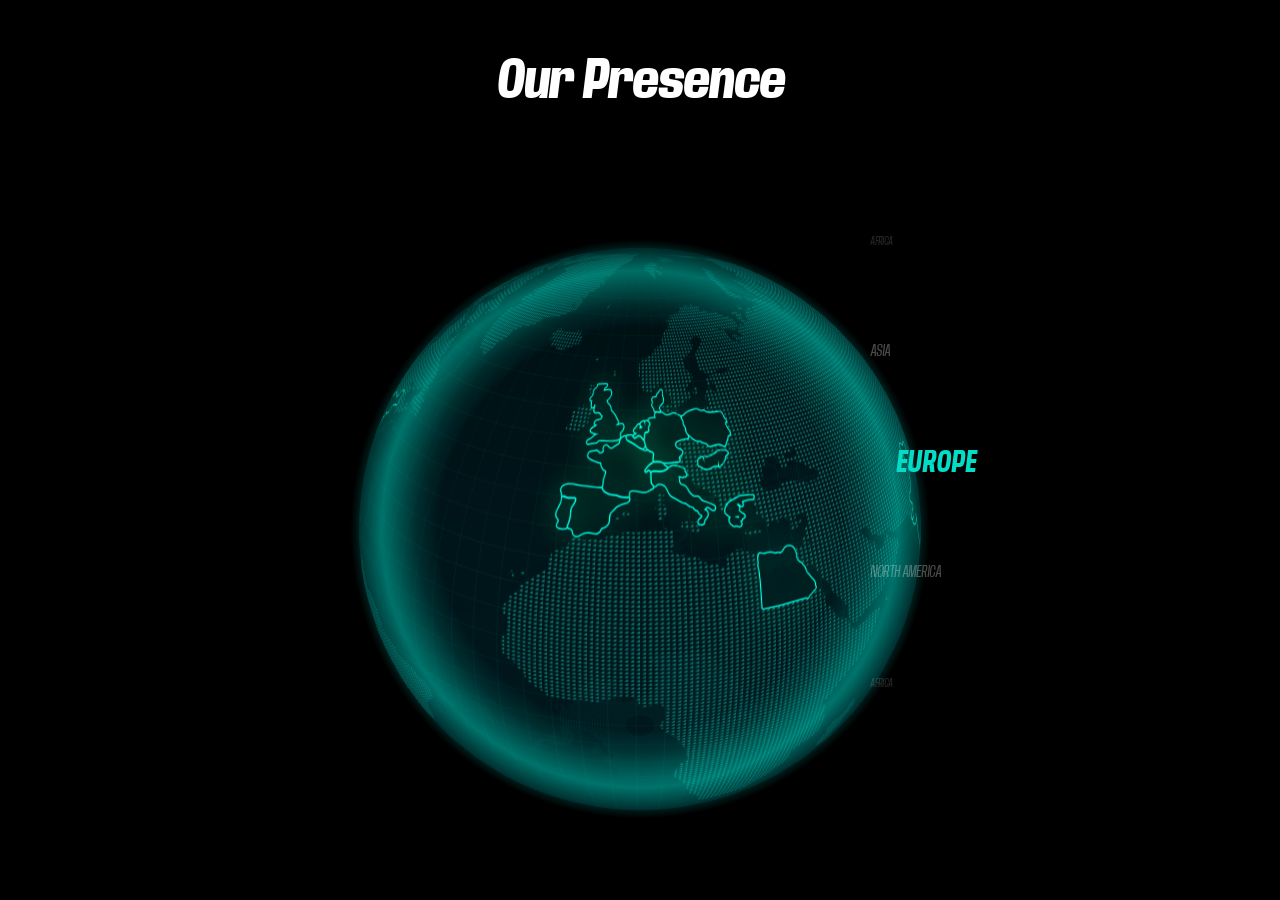
==== commit 846ea05a: "Add files via upload" ====
--- a/index.html
+++ b/index.html
@@ -1,811 +1,759 @@
-<!DOCTYPE html>
-<html lang="en">
-<head>
-  <title>Globe with Country Carousel</title>
-  <meta charset="utf-8">
-  <meta name="viewport" content="width=device-width">
-  <link rel="stylesheet" href="hologram/style.css">
-  <link rel="stylesheet" href="hologram/carousel.css">
-  <link rel="stylesheet" href="https://cdn.jsdelivr.net/npm/swiper@11/swiper-bundle.min.css"/>
-  <style>
-    body { margin:0; background:black; }
-    #myearth { width:100vw; height:100vh; }
-  </style>
-</head>
-<body>
-	<div class="header">
-		<h1 class="heading">Our Presence</h1>
-		<h2 class="sub-heading">Our global collaborations</h2>
-	</div>
-  <div id="myearth">
-    <div id="glow"></div>
-  </div>
-  <div class="swiper" id="vertical-swiper">
-    <div class="swipe-patch p1"></div>
-    <div class="swipe-patch p2"></div>
-    <div class="swiper-wrapper">
-      <div class="swiper-slide s1"><a href="#" class="regions" data-region="asia"><span>ASIA</span></a></div>
-      <div class="swiper-slide s2"><a href="#" class="regions" data-region="europe"><span>EUROPE</span></a></div>
-      <div class="swiper-slide s3"><a href="#" class="regions" data-region="northamerica"><span>NORTH AMERICA</span></a></div>
-      <div class="swiper-slide s3"><a href="#" class="regions" data-region="southamerica"><span>SOUTH AMERICA</span></a></div>
-      <div class="swiper-slide s4"><a href="#" class="regions" data-region="africa"><span>AFRICA</span></a></div>
-      <div class="swiper-slide s1"><a href="#" class="regions" data-region="asia"><span>ASIA</span></a></div>
-      <div class="swiper-slide s2"><a href="#" class="regions" data-region="europe"><span>EUROPE</span></a></div>
-      <div class="swiper-slide s3"><a href="#" class="regions" data-region="northamerica"><span>NORTH AMERICA</span></a></div>
-      <div class="swiper-slide s3"><a href="#" class="regions" data-region="southamerica"><span>SOUTH AMERICA</span></a></div>
-      <div class="swiper-slide s4"><a href="#" class="regions" data-region="africa"><span>AFRICA</span></a></div>
-      
-    </div>
-	<!-- <div id="countries">
-		<div class="country-head">
-			<div class="heading">OUR PRESENCE</div>
-			<div class="sub-head">INDIA</div>
-		</div>
-		<div class="places"></div>
-	</div> -->
-    <!-- Optional pagination -->
-    <div class="swiper-pagination"></div>
-  </div>
-
-<!-- Asia Swiper -->
-<div class="swiper hidden" id="asia-swiper">
-  
-    <div class="swipe-patch p1"></div>
-    <div class="swipe-patch p2"></div>
-  <img src="images/back-btn.svg" alt="" class="back-btn">
-  <div class="swiper-wrapper">
-    <div class="swiper-slide"><a href="" class="country"><span>India</span></a></div>
-    <div class="swiper-slide"><a href="" class="country"><span>China</span></a></div>
-    <div class="swiper-slide"><a href="" class="country"><span>South Korea</span> </a> </div>
-    <div class="swiper-slide"><a href="" class="country"><span>Vietnam</span></a></div>
-    <div class="swiper-slide"><a href="" class="country"><span>Thailand</span></a></div>
-    <div class="swiper-slide"><a href="" class="country"><span>Nepal</span></a></div>
-    <div class="swiper-slide"><a href="" class="country"><span>Sri Lanka</span> </a> </div>
-  </div>
-</div>
-
-<!-- Europe Swiper -->
-<div class="swiper hidden" id="europe-swiper">
-  
-    <div class="swipe-patch p1"></div>
-    <div class="swipe-patch p2"></div>
-  <img src="images/back-btn.svg" alt="" class="back-btn">
-  <div class="swiper-wrapper">
-    <div class="swiper-slide"><a href="" class="country"><span>France</span></a></div>
-    <div class="swiper-slide"><a href="" class="country"><span>Germany</span></a></div>
-    <div class="swiper-slide"><a href="" class="country"><span>Italy</span></a></div>
-    <div class="swiper-slide"><a href="" class="country"><span>Spain</span></a></div>
-    <div class="swiper-slide"><a href="" class="country"><span>United Kingdom</span></a> </div>
-    <div class="swiper-slide"><a href="" class="country"><span>Hungary</span></a></div>
-    <div class="swiper-slide"><a href="" class="country"><span>Portugal</span></a></div>
-    <div class="swiper-slide"><a href="" class="country"><span>Belgium</span></a></div>
-    <div class="swiper-slide"><a href="" class="country"><span>Denmark</span></a></div>
-  </div>
-</div>
-
-<!-- North America Swiper -->
-<div class="swiper hidden" id="northamerica-swiper">
-  
-    <div class="swipe-patch p1"></div>
-    <div class="swipe-patch p2"></div>
-  <img src="images/back-btn.svg" alt="" class="back-btn">
-  <div class="swiper-wrapper">
-    <div class="swiper-slide"><a href="" class="country"><span>USA</span></a></div>
-    <div class="swiper-slide"><a href="" class="country"><span>Canada</span></a></div>
-    <div class="swiper-slide"><a href="" class="country"><span>Mexico</span></a></div>
-    <div class="swiper-slide"><a href="" class="country"><span>Cuba</span></a></div>
-    <div class="swiper-slide"><a href="" class="country"><span>Jamaica</span></a></div>
-    <div class="swiper-slide"><a href="" class="country"><span>Panama</span></a></div>
-    <div class="swiper-slide"><a href="" class="country"><span>Costa Rica</span></a> </div>
-    <div class="swiper-slide"><a href="" class="country"><span>Haiti</span></a></div>
-  </div>
-</div>
-
-<!-- Africa Swiper -->
-<div class="swiper hidden" id="africa-swiper">
-  
-    <div class="swipe-patch p1"></div>
-    <div class="swipe-patch p2"></div>
-  <img src="images/back-btn.svg" alt="" class="back-btn">
-  <div class="swiper-wrapper">
-    <div class="swiper-slide"><a href="" class="country"><span>Nigeria</span></a></div>
-    <div class="swiper-slide"><a href="" class="country"><span>South Africa</span></a></div>
-    <div class="swiper-slide"><a href="" class="country"><span>Egypt</span></a></div>
-    <div class="swiper-slide"><a href="" class="country"><span>Kenya</span></a></div>
-    <div class="swiper-slide"><a href="" class="country"><span>Ghana</span></a></div>
-    <div class="swiper-slide"><a href="" class="country"><span>Tanzania</span></a></div>
-    <div class="swiper-slide"><a href="" class="country"><span>Morocco</span></a></div>
-    <div class="swiper-slide"><a href="" class="country"><span>Uganda</span></a></div>
-  </div>
-</div>
-<div class="swiper hidden" id="southamerica-swiper">
-  
-    <div class="swipe-patch p1"></div>
-    <div class="swipe-patch p2"></div>
-    <div class="swiper-wrapper">
-      <div class="swiper-slide"><a href="" class="country"><span>Brazil</span></a></div>
-      <div class="swiper-slide"><a href="" class="country"><span>Argentina</span></a></div>
-      <div class="swiper-slide"><a href="" class="country"><span>Chile</span></a></div>
-      <div class="swiper-slide"><a href="" class="country"><span>Peru</span></a></div>
-      <div class="swiper-slide"><a href="" class="country"><span>Colombia</span></a></div>
-      <div class="swiper-slide"><a href="" class="country"><span>Venezuela</span></a></div>
-      <div class="swiper-slide"><a href="" class="country"><span>Ecuador</span></a></div>
-      <div class="swiper-slide"><a href="" class="country"><span>Bolivia</span></a></div>
-    </div>
-  <img src="images/back-btn.svg" alt="" class="back-btn">
-  </div>
-
-<div id="countries" class="hidden">
-  <h1 class="heading">Our Presence</h1>
-  <h2 class="sub-heading">In</h2>
-  <img src="images/back-btn.svg" alt="" class="logo-back-btn">
-  <div class="country-boxes">
-    <!-- Country boxes will be dynamically populated by JavaScript -->
-  </div>
-
-
-</div>
-
-
-<svg id="worldMap" style="display: none;" version="1.1" xmlns="http://www.w3.org/2000/svg" xmlns:xlink="http://www.w3.org/1999/xlink" x="0px" y="0px"
-	 width="800px" height="400px" viewBox="0 0 800 400" style="enable-background:new 0 0 800 400;" xml:space="preserve">
-
-  <defs>
-
-  <mask id="map-mask" maskContentUnits="userSpaceOnUse">
-  <rect x="0" y="0" width="800" height="400" fill="white"/>
-  <use xlink:href="#map-path" fill="black"/>
-      <path d="M.5,378.59c8.1.5,19.3.2,27.4.8,5.8.4,11.5,1.1,17.3,1.3,6.9.3,13.8.1,20.7,0,4.2,0,8.3-1.1,12.4-.6-.1-.7-.5-.8-1-.8-3.5-.5-7.2-.1-10.7-.6-.3,0-.5-.1-.8-.1-.9-.1-1.9-.3-2.2-1.3s.6-1.5,1.2-2c.1-.1.3-.2.6-.4-1.8-.8-3.6-.9-5.4-1.5-.1-.3.2-.6-.1-.9-1.3-.3-2.7-.5-4.1-.7,2.5-.7,5.1-.4,7.7-.3,2.7.1,5.3.1,8,.4,2.8.3,5.4-.8,8.1-1.8-6.9-2.3-14.1-2.7-21.2-3.6.2-.8,1.1-.5,1.4-1,0-.2-.2-.4-.4-.3-3.8.3-4.3.2-6.6-1.1,0-1.4,1-1.4,2-1.5,4.6-.2,9.1-.1,13.6.9,1.6.4,3.2.3,4.8,0,2-.4,4-.1,5.9-.3.5-1.1-.2-1.4-.9-1.6-1.3-.3-2.7-.5-4-.5-.8,0-1.6-.1-2.8-.1,2.9-.7,5.4-.5,7.9-.9,7.6-1.2,15.3-2.2,23-2.5,7.4-.3,14.8-.2,22.2-.1,3.5,0,6.9,0,10.3-.4,3.9-.4,7.8-.4,11.7-.4.9,0,1.7.1,2.4-.8s2.8-.4,3.4.6c.8,1.1,2.2,1.4,3.2.6.1-.1.2-.2.2-.3.7-1.1,1.7-.9,2.5-.5,1,.5-.1,1.2-.1,1.7.3.4.7.6,1,.5,2.9-.4,5.8.6,8.7-.2,2-.5,4-.4,6-.2,2.6.3,5.3.3,8,0-1.6-.7-3.2-1.8-4.9-2-1.8-.3-2.1-1.8-3.4-2.9,1.1-.4,1.8-.3,2.6-.1.7.2,1.4.5,2.1.5,4.9-.4,9.7.8,14.6.4,2.6-.2,5.2,0,7.8.1,1.5.1,2.8,0,4.1-.7.9-.4,1.9-1.1,2.6.4.2.4.9.6,1.4.5,2.9-.6,5.5.5,8.2.9,1,.1,2.1.3,3.1.5,1.4.2,2.6,0,3.6-1,1-.9,2.1-1.3,3.4-.7,1.9.9,3.8,1,5.9.9,3.5-.2,7,0,10.5-.5,2.8-.4,5.7-.8,8.5-1.1.7-.1,1.3-.3,1.9-.6,1-.5,1.2-1.3.5-2.2-.8-1-1.6-2-2.5-3s-.8-1.5.4-2.2c.4-.2.9-.3,1.3-.5,1.4-.7,1.6-1.5.7-2.7-1.3-1.7-1.2-2.2.9-2.8,1.7-.5,3.2-1.4,4.7-2.3,1.6-1,3.3-1.8,5.2-2,1.6-.2,3.1-.8,4.6-1.4,2-.8,4.2-.9,6.1-1.7.4-.2.8-.1,1,.3.2.5-.1.9-.6,1.1-1.1.6-2.2.7-3.4.8-2.1.2-4.3.7-5.7,2.2-1.7,1.8-3.2,3.2-5.9,3.2-1.2,0-2.9.9-2.8,2.5.2,1.7,1.9,1.6,3.3,1.8.9.1,1.5.5,1.9,1.2,1,1.5,2.3,2.7,3.4,4,2.7,3.2,2.1,6.2-1.7,8-1.3.6-2.6,1.2-3.8,2-.9.7-2.1.8-3.2.9-2.1.2-4.3.5-6.4.9-6.5,1.4-12.9,1.1-19.3-.2-1.1-.2-2.3-.3-3.5-.1.1,1.3,1.1,1.6,1.9,1.8,2.3.7,4.6,1.2,7.1,1,1-.1,2.1,0,3.3.7-6.2,1.5-12.1-.7-18,0,2.3,2,5.2.3,8.1,1.6-5.1,1.5-9.7.8-14.3-.5.6,1.8,2,2.1,3.4,2.2,2.7.2,5.5.2,8.2-.2,1.9-.2,3.7-.1,5.2.7.5.8-.4.9-.3,1.4.1.1.2.2.3.2,5.6,1.6,11.4,2,17.1,2.6,3.6.4,7.1.9,10.6,1.3,2.2.2,4.4.4,6.6.6,1.4.1,2.7.4,3.8,1.3,1,.8,2.3.8,3.5.5,2.5-.6,5-1.5,7.6-1.8,5.5-.6,11-.6,16.5-.8,2.7-.1,5.3-.2,8,.1.4,0,1,0,1.3-.1,3.8-1.9,7.9-1.8,12-2,5.8-.3,11.6,0,17.3-1,.7-.1,1.4-.3,2-.6-1.1-2.2-2-2.6-4.5-2.3-4.3.4-8.5.2-12.8-.2,0-1.3.9-1.6,1.7-2,2.8-1.5,5.8-1.7,8.8-2.3,6.7-1.2,13.4-2.3,20.2-2.7,2.5-.1,4.9-.2,7.4-.4.7-.1,1.5-.1,2-.5,1.7-1.4,3.6-2.2,5.9-2.8-1.1-.9-2.2-.2-3.2-.8,1.7-1.6,4-1.1,5.8-2.1,1.9-1,4.3-.4,6.1-1.6-.2-.9-1.2-.7-1.4-1.5,0-.6.7-.6.9-.5,1.4.9,2.6.2,3.8-.4,1-.5,1.8-.4,2.6.5,1.1,1.2,2.4,1.1,3.4-.2,1.2-1.5,1.9-1.7,3.6-1.1.2.5-.6.5-.5.9,0,.1.1.2.3.2,3.1-.3,6.2.1,9.4-.1.3,0,.7-.1,1,0,1.9,1.1,3.7.2,5.6-.1,3.6-.7,7.2-1.2,10.8-1.8,1.3-.2,2.5-.5,3.8-.7,1.9-.3,3.8-.5,5.5.7,1.3.9,2.6.8,3.9.2,1.8-.9,3.7-1,5.7-1.1,5.9-.3,11.8.4,17.7.9,3.4.3,6.7-.2,10.1-.6,3.5-.4,6.9-1,10.4-1.5,1.3-.2,2.5-.3,3.4-1.6.6-.9,1.6-1,2.6-.5.9.5,1.7,1,2.5,1.5,1,.6,2.1,1,3.3.2.6-.4.9-.2,1.5.3s1.8.8,2.9.7c.8-.1,1.3-.4,1.4-1.3s.7-1,1.4-1.1c1.7-.2,3.3-.7,4.9-1.3,1.6-.6,3.2,0,4.8-.6,1.2-.5,2.7-.2,3.8-1.2.3-.3.9-.2,1.3.1,1.2,1,2.4.7,3.6.1.1-.4-.4-.5-.2-.9,1.2-.7,2.3.4,3.7.2-.1-1.3.5-1.9,1.8-2.1,3.9-.5,7.7-1.4,11.5.3.6.3,1.7-.1,1.9.3,1,2.1,3,1.4,4.6,1.7,1.7.3,3.5.4,5.2.5,5.4.4,10.8.8,16.2.8.5,0,1.1,0,1.5.2.5.2.9.5.9,1.1,0,.9-.7,1.5-1.1,2.2-.4.7-.7,1.3-1.7,1.2-.7-.1-1.4.2-1.8.9.8.9,2,.1,3,.7-.6,1.6-3.2.7-3.3,2.9,1.9,1.2,3.9,1,5.8.1.5-.2,1-.6,1.4-1,3.2-3.2,7.3-4.2,11.6-4.9,1.4-.2,2.7-.7,3.9-1.5,3.2-2.3,7-2.9,10.8-3.4,2.3-.3,4.6-.6,7-.5,2,.1,4.1.5,5.3-2.3,1.1,1.9,2.5,1.8,4,1.7,5.8-.3,11.7-.3,17.6,0,2.2.1,4,0,5.9-1,2.2-1.1,4.7-.8,7.1-.5,3.3.4,6.7,1,10,1.6,1.9.3,3.4-.2,5.2-1,2.6-1.3,5.5-1.6,8.2-.1.4.3.8.7,1.4.6,1.8-.3,3.5.3,5.1.8,3.2.9,6.3.3,9.5-.2,1.2-.2,2.5-.3,3.7-.2,1.9.1,3.9.4,5.7-.4.5-.2,1.2-.3,1.7.1,1.3,1.2,2.9.9,4.4,1.1.6.1,1.2,0,1.6-.5,1.3-1.3,2.9-1.3,4.5-1.2,2.1.1,4.3.1,6.4-.3.3-.8-.7-2.2.8-2.2,1.4,0,1,1.3,1.1,2.3,1.4.5,2.9.6,4.4.6,5.8.1,11.5,1.4,17.3,1.3.8,0,1.7,0,2.3,1.1.3.7,1.8.5,2.7.7,3.2.7,6.4,1.3,9.6,2,1.5.3,3.1.3,4.7.4.7,0,.8-.5,1.3-.9,2,1.4,4.2,1.7,6.6,1.6,2.3-.1,4.5.8,6.6,1.4,2.8.9,5.7,1.2,8.6,1.3,4.8.2,9.4,1,14,2.4.5.1,1,.2,1.4.9-.6.3-1.5.3-1.4,1.5.1.6-3.3,2.4-4,2.2-2.6-.7-4.9.6-7.2,1.1-.4.7.3.8.1,1.4-1.9-.3-3.6.5-5.6,1.1,1.1,1.3-.1,2.5.2,4,2.4,1.5,5.2,2.5,8,3.8-3.7-.1-7.3.4-11,.6-1.2.1-2.3-.1-3,1.4-.5,1.2-2.1,1-3.4,1.8.7.4,1.4.3,1.9.3.9.1,1.8.1,2.2,1,.5,1,1.2,1.3,2.3,1.4,4.1.4,8.1,1.8,12.1,2.9,5.3,1.4,10.6,1.7,16,2.1,4.3.4,10.5.8,14.8.8v13.9H0c.5-4.2.5-9.3.5-13.5ZM80.2,379.89c1.5.1,3,.8,4.5.1-1.5-.2-3-.8-4.5-.1ZM281.4,371.09c.8-1.3,1.7-2,3-2.2.8-.1,1.7-.2,2.5-.3,1.7-.1,3.3-.2,4.1-2.2.4-.9,1.5-1.2,2.4-1.4,3.3-.7,6.7-.5,10.1-.4.4,0,.9.2,1.3.4,1,.4,1.7,1,1.8,2.1.1,1.2-.7,1.9-1.7,2.4-1.2.5-2.5.6-3.8.7-6.2.3-12.4.7-18.6,1-.4-.1-.7-.1-1.1-.1ZM237.1,350.99c.2-1.1.8-1.3,1.6-1.3h2.3c2.1,0,2.8-.5,3.4-2.4.3-1.1-1.1-1.2-1-2.1,1.8-1.4,3.5-1.4,5,0,.9.8,1.8,1.7,2.6,2.6,1.7,1.8,1.1,3.8-1.4,4.6-1.9.6-3.8.5-5.8.5-.6,0-1.3.1-1.9-.1.3-.9,1.3-.7,1.8-1.5-2.2-1.2-4.5,1.5-6.6-.3ZM39.3,367.59c3.2-1.8,7.3-1.5,12,.7-4.1,1.9-7.9.1-12-.7ZM175.8,351.49c5.2-.9,10.1-1.5,14.9.5-4.9,1-9.7.3-14.9-.5ZM20.06,73.23c.48-.18.53-.51.53-.64,0-.28-.2-.52-.53-.64-.09-.03-.27-.11-.49-.21-.81-.35-1.52-.64-1.87-.68-.19-.02-.56-.03-.95-.03-.31,0-1.11,0-1.12,0-.17-.14-.58-.35-1.02-.35-.35,0-.67.13-.9.39l-.07.12c-.04.09-.21.56.04.94.11.16.32.36.79.37.2,0,.43-.03.69-.07.28-.04.57-.09.88-.09.52,0,.99.13,1.46.4.78.45,1.37.66,1.86.66.31,0,.53-.08.73-.16ZM187.41,177.57c.35-1.02,1-2.19,1.79-2.44.28-.09.59-.13.95-.13.2,0,.38.01.54.02.1,0,.22.01.31.02l.38-.56c-.16-.36-.62-.61-1.17-.88-.19-.09-.59-.29-.62-.38.07-.13.27-.16.5-.18.05,0,.1,0,.13-.01l.34-.36c.05-.4.06-.67.07-.79l3.81-.12.23-.08c.18-.14.66-.49,1.15-.65l.23-.44s.04.02.06.04c.23.14.47.22.7.22.3,0,.56-.13.74-.36.2-.25.39-.74.16-1.64-.17-.65-.09-.74.43-1.28.24-.26.58-.61.97-1.14.44-.59.55-1.09.35-1.5-.26-.51-.94-.74-2.15-.74-.79,0-1.83.1-3.11.31-2.88.46-3.29,1.31-3.52,2.39-.06.29-.11.53-.28.73-.32.38-.58.82-.81,1.21-.26.45-.59,1-.81,1h0c-.18-.02-.39-.03-.63-.03-.74,0-1.83.1-3.75.33-.61.07-1.1.11-1.49.11-.77,0-1.15-.13-1.79-.35-.23-.08-.49-.17-.8-.26-1.34-.4-1.48-.77-1.8-1.57l-.05-.13c-.23-.6-.8-.99-1.26-1.3-.2-.14-.51-.35-.54-.42.05-.64-.24-1.66-.76-2.18-.07-.07-.16-.15-.25-.23-.59-.53-.72-.75-.55-1.01.47-.72.95-1.47.4-2.84-.38-.96-.13-1.77.34-1.97.08-.04.18-.06.27-.09.3-.1.68-.21.9-.57l-.29-.61c-2.5-.31-4.33-1.34-5.02-2.84-.47-1-1.63-2.4-3.46-4.15l-.15-.15c-.4-.31-1.65-.47-2.22-.47-.22,0-.38.02-.5.06l-.22.21c-.25.58-.78.87-1.58.87-.31,0-.67-.05-1.06-.14-1.12-.27-1.71-1.14-2.23-1.9-.34-.5-.66-.98-1.07-1.18-.5-.24-.74-.44-1.02-.66-.3-.24-.64-.51-1.38-.91-.59-.32-1.37-.48-2.31-.48-.37,0-.69.02-.91.05l-.36.4v.71c-.06,0-.28.03-1.06.03-.48,0-1.15,0-2.1-.02-1.99-.04-2.73-.41-3.21-.66-.27-.14-.45-.22-.7-.24-1.41-.1-3.3-.57-5.78-1.46-.96-.34-2.13-.52-3.47-.52-1.44,0-2.77.2-3.63.36l-.3.53c.09.25.17.5.24.72.35,1.16,1.36,2.61,2.39,4,.82,1.1,1.78,1.71,2.42,2.12.22.14.4.25.51.35.43.4.56.72.53.79,0,0-.06.1-.45.16-.6.08-.94.31-1.01.68-.1.52.42,1.1,1.53,1.74.83.47,1.26.58,1.85.72l.32.08c.6.15,1.23.76,1.78,1.3l.23.22c.47.45.43.66.36,1.03-.06.34-.19,1.04.6,1.51l.44.26c.66.39,1.9,1.1,2.27,1.47.56.56,1.56.94,2.13.94.2,0,.37-.09.48-.24.25-.36.07-.89-.25-1.73l-.12-.33c-.3-.85-.86-.92-1.4-.92h-.18c.23-.31.24-.6.21-.8-.06-.37-.32-.68-.78-.94l-.3-.16c-.46-.25-.52-.29-.55-.54-.06-.51-.52-1.07-1.06-1.72-.2-.24-.41-.49-.59-.74-.16-.22-.34-.48-.54-.76-.56-.81-1.2-1.73-1.81-2.33-.24-.24-.51-.51-.79-.79-.65-.66-1.33-1.34-1.84-1.76-.6-.5-.75-1.13-.86-2.27-.01-.11,0-.2.03-.23.03-.03.12-.06.28-.06.45,0,1.08.24,1.49.45.72.37,1.09.83,1.06,1.08-.06.6.38.98.76,1.31l.19.16c.13.12.24.29.4.56.25.4.58.96,1.28,1.76,1.1,1.27,4.05,3.22,5.27,4q.41.26.37.88v.16c-.05.93.84,1.26,1.49,1.5.24.09.49.18.62.28.18.13.33.35.51.59.28.39.63.87,1.25,1.28l.11.07c.9.59,1.91,1.26,2.24,1.96.41.88.98,1.43,1.48,1.92.37.36.61,1.75.44,2.04-.38.64-.6,1.34.91,2.8,1.54,1.49,4.36,2.63,5.22,2.87.56.16,1.65.57,2.71.97.63.24,1.26.47,1.79.66,1.54.55,6.6,1.99,7.96,2.27.65.13,1.29.25,1.93.25.84,0,1.58-.22,2.24-.67.46-.31.73-.44.95-.44.27,0,.6.22,1.15.58l1.12.74c.88.58,1.85,1.22,2.84,1.83l.59-.21ZM192.49,179.3c.44-.56,1.11-.82,1.56-1,.28-.11.44-.17.54-.24l.17-.32c.01-.49.28-.89.76-1.12.4-.19.72-.44.88-.57l.14-.31v-.49l-.41-.4c-.24,0-.46.01-.66.01-.13,0-.25,0-.36,0-.15,0-.25-.02-.29-.02-.07-.49-.24-1.81-.22-2.8l-.41-.41-3.14.1-.39.37c0,.14-.03.31-.05.53-.01.08-.03.22-.37.27l-.13.75.2.1c.45.22,1.06.52,1.16.89.04.14,0,.17-.01.19-.06.06-.19.09-.39.09-.11,0-.24,0-.38-.02-.16-.01-.34-.02-.52-.02-.35,0-.64.04-.9.12-.93.3-1.65,1.93-1.9,2.76l.3.09-.13.37.3.18c1.43.83,1.87.88,2.81.91.16,0,.33.01.52.02.29.02.6.06.93.13l.4-.15ZM211.96,158.17c-.79-.03-1.23-.71-1.58-1.25-.11-.17-.21-.33-.32-.46-.06-.08-.15-.17-.25-.27-.58-.63-1.67-1.81-2.13-3.69-.54-2.2-1.3-3.19-2.63-3.42-1.03-.18-2.7-.31-4.16-.42-.84-.07-1.6-.13-2.15-.19-.5-.06-1.41-.09-2.62-.09-1.54,0-3.1.05-3.77.09.02,0,.29.09.29.09,1.59.47,2.35.8,2.35,1.38,0,.52-.65.7-.9.77-.26.07-.53.11-.82.11-.94,0-1.87-.4-2.69-.75-.63-.27-1.22-.53-1.69-.54-.19,0-.37-.01-.54-.01-.38,0-.7.02-1.04.04-.39.02-.79.04-1.33.04-.22,0-.46,0-.72-.01-.12,0-.24,0-.35,0-.55,0-.99.04-1.36.08-.28.03-.52.05-.74.05-.35,0-.62-.06-.88-.19,0,.02-.12.22-.2.35-.21.37-.5.87-1.06.97-.22.04-.29.08-.42.16-.32.2-.68.38-1.86.54-.83.11-1.49.52-1.82,1.12-.35.65-.31,1.5.11,2.39.24.51.39.93.44,1.28l-.45.46c-2.48-.32-4.24-1.33-4.95-2.86-.46-.98-1.61-2.36-3.43-4.11l-.12-.11c-.23-.22-1.39-.51-2.3-.51-.14,0-.27,0-.37.02-.25.04-.37.12-.4.18-.1.23-.39.94-1.55.94-.3,0-.63-.05-1.01-.14-1.1-.27-1.69-1.14-2.21-1.91-.33-.49-.65-.96-1.06-1.16-.49-.24-.73-.43-1-.64-.31-.25-.65-.51-1.39-.92-.76-.41-1.72-.5-2.39-.5s-1.2.08-1.29.1v.68l-.39.4c-.14,0-.33,0-.6,0-.46,0-1.14,0-2.14-.02-1.94-.04-2.63-.38-3.14-.64-.26-.13-.47-.24-.76-.25-1.38-.09-3.31-.58-5.73-1.45-.98-.35-2.18-.53-3.55-.53-1.57,0-3,.24-3.71.38l-.44-.23c-.45-1-.86-1.35-1.12-1.47-.27-.12-.6-.31-.98-.51-.87-.49-1.96-1.09-2.82-1.17l-.26-.02c-1.19-.1-1.98-.16-2.46-1.32-.27-.66-.79-1.05-1.17-1.34-.15-.11-.28-.21-.37-.3-.05-.05-.11-.1-.18-.17-.46-.41-1.15-1.04-.77-1.67l.1-.15c.04-.06.11-.17.15-.25-.04,0-.09-.01-.15-.01-.14,0-.56,0-.56,0h-.15c-.42,0-.98,0-1.17-.68-.12-.42-.99-1.95-1.33-2.33-.07-.07-.14-.15-.23-.23-.41-.42-.97-.98-.97-1.78,0-.23-.3-.69-.55-1.05-.43-.64-.87-1.3-.6-1.88.28-.59.51-2.11.26-2.8-.04-.12-.1-.25-.16-.39-.37-.86-1-2.3.19-3.69.59-.69.49-1.99.4-3.24-.08-1.01-.15-1.97.11-2.72.01-.33,0-.9-.1-1.17-.04-.1-.29-.41-.46-.61-.51-.61-1.05-1.24-.83-1.79.08-.19.28-.71.89-.71.26,0,.57.09,1.04.31.22.1.52.15.9.15.23,0,.45-.02.65-.03.19-.01.36-.02.51-.02.24,0,.5.02.69.21.22.22.87.89.21,1.72-.03.04-.05.07-.05.09,0,0,0,0,.01,0,.02,0,.07.01.14.01.05,0,.11,0,.16-.02.04-.01.08-.09.09-.12.12-.28.1-.86-.15-1.35-.09-.17-.2-.42-.33-.7-.16-.35-.34-.76-.54-1.14l.36-.58h58.74s.44,0,1.09-.23c.29-.1.54-.15.73-.15.12,0,.21.02.3.05.16.09.32.25.33.61.03.65.13.75,1.65.84.36.02.63.04.84.04.25,0,.31-.03.32-.03l.16-.05c.08,0,.17-.02.27-.02.33,0,.81.07,1.25.42.72.56,3.87.76,5.05.83l.12.77-.3.12c-3.22,1.25-3.62,1.71-3.67,1.82,0,.02.04.05.14.08.12.04.25.05.38.05.47,0,.88-.23,1.24-.43.21-.12.35-.19.47-.23l.51.31v.1c.03.15.31.42.89.42.28,0,.59-.06.91-.18.34-.13.82-.36,1.32-.6.75-.36,1.64-.8,2.23-.94l.38.67c-.03.06.02.2.63.46.46.2.79.38,1.05.53.42.24.7.4,1.22.4.26,0,.56-.04.94-.12l.55-.12c.63-.14,1.17-.27,1.56-.27.35,0,.57.1.75.34.19.25.52.43,1.01.55l-.07.79c-1.3.07-3.14.21-3.51.25-.32.03-.4.15-.48.27-.12.17-.21.25-.44.29-.17.03-.36.04-.56.04-.31,0-.5-.01-.63-.04h-.03s-.01,0-.01,0c-1.57,1.6-1.73,2-1.75,2.09l.26.34-.1-.39c.4-.1.84-.48,1.23-.8l.24-.2.57.55-.07.09c-.54.69-1.5,1.9-1.5,3.05,0,.26-.01.55-.02.86v.13c-.07,1.71-.07,2.82.54,2.86h.11c.6,0,1.56-.29,2.11-.79.33-.3.48-.62.44-.96-.03-.29-.08-.62-.14-.97-.23-1.45-.36-2.52-.06-3.11.44-.84,1.18-1.83,1.81-1.83h0c.38,0,.47-.18.59-.48.09-.24.21-.53.5-.58.21-.03.41-.05.61-.05.59,0,1.18.15,1.79.47l.28.14c.8.4,1.28.64.99,1.27-.08.16-.14.27-.18.36-.12.23-.15.29-.15.62,0,.51-.24.6-.76.82l-.26.11c-.32.13-.4.25-.39.29.02.1.33.27.83.31.05,0,.09,0,.13,0,.59,0,1.24-.32,1.45-.43l.53.16c.06.1.12.22.17.33.08.16.16.31.24.45l.13.22c.14.25.26.46.38.64l-.12.55c-1.1.72-1.55,1.46-1.66,1.67l-.18.17c-.13.07-.23.13-.29.2-.13.15-.17.32-.1.45.05.11.18.19.35.21.11.02.21.03.3.04.33.03.58.06.88.27.16.12.31.17.48.17.26,0,.48-.15.7-.32.36-.28.68-.35,1.38-.5l.13-.03c.23-.05.43-.1.61-.14.42-.1.79-.19,1.2-.19.47,0,.84-.32,1-.86.09-.31.42-.43,1.41-.49.39-.03.8-.31.81-.47,0-.01,0-.06-.09-.12l-.19-.34v-.2l.39-.4c.07,0,.14,0,.21-.01.77-.07,1.11-.23,1.31-.32.12-.05.16-.07.22-.08.02,0,.05,0,.07,0,.11,0,.2.02.38.09.46.18,1.09.28,1.67.28.31,0,.57-.03.73-.09.34-.13,1.72-1.19,1.8-1.71l.15-.26c.47-.36.92-.66,1.35-.88.89-.47,1.38-.61,2.11-.61h.4c1.36,0,6.76-.19,6.81-.19.09-.02.82-.21,1.67-1.15.9-.99.9-1.27.9-1.63,0-.52,1.09-2.22,2.91-2.36.32-.02.61-.04.86-.04.69,0,1.12.09,1.4.3.29.22.44.57.44,1.08,0,1.16.03,1.85.73,2.5.46.43.64,1.02.71,1.45l-.14.38s-.08.07-.12.11c-.38.38-.82.7-2.37.82-1.47.11-1.82.41-2.13.67-.22.19-.47.4-.98.48l-.36.05c-.9.12-1.49.2-2.04,1.52-.43,1.03-.37,1.15-.27,1.36.07.15.17.36.22.72.03.23.05.57-.16.81-.21.24-.53.24-.65.24h-.29c-.07,0-.16,0-.21.02-.09.05-.16.16-.25.33-.15.27-.37.68-.95.75-.61.08-.98.22-1.12.44-.24.36-.67.56-1.18.56-.36,0-.75-.1-1.15-.3-.08-.04-.15-.06-.24-.06-.27,0-.59.2-.82.5-.19.26-.23.46-.21.51.03.09.06.18.09.26.18.51.42,1.2-.72,1.83-.76.42-1.29.6-1.8.61.29.29.46.71.46,1.12,0,.45-.22.85-.6,1.12-.48.34-.53.52-.63.85l-.08.24c-.11.31-.29.82-.78.82-.16,0-.33-.06-.51-.19-.15-.1-.27-.21-.36-.32-.05.07-.11.13-.18.2-.02.02-.04.04-.05.05.07.05.19.12.27.16.34.19.76.42.83.89.07.44-.12.76-.24.98-.03.06-.09.15-.09.18.34.25.61.79.49,1.38-.06.33-.31.94-1.28,1.28-.59.21-1.1.32-1.51.41-.46.1-.86.19-.97.34-.05.07-.1.16-.15.25-.28.48-.69,1.2-1.85,1.2h-.27c-.59,0-.6.02-.87.38-.07.09-.14.2-.23.31-.6.76-1.93,1.5-3.15,2.12-.97.49-2.29,2.06-2.06,3.88.1.84.39,1.14.7,1.46.33.35.71.74.67,1.67-.03.62.41,1.4.83,2.17.54.99,1.06,1.92.67,2.67l-.07.14c-.55,1.06-1.02,1.98-1.99,1.98h-.05ZM221.97,130.35c-.11,0-.19.02-.24.04-.08.04-.13.07-.14.11,0,.03-.04.22.3.73l.1.14c.29.44.62.94.75,1.44.16-.13.35-.28.35-.36,0,0,0-.09-.21-.29-.5-.45-1.1-1.12-.9-1.82h-.02ZM204.42,114.06c-.16-.27-.33-.8-.49-1.36-.06-.2-.13-.44-.17-.52l-.12-.16s-.12-.09-.26-.19c-.2-.15-.43-.31-.54-.46l-.21-.15c-.12-.04-.31-.06-.66-.09-.37-.03-.79-.07-1-.2-.1-.06-.16-.19-.26-.4-.24-.53-.57-1.26-2.08-1.26s-2.04.22-2.24.35l-.09.08c-.41.34-1.27.95-1.88,1.01-.61.07-1.03.24-1.97.61l-.72.28c-2,.78-2.88,1.25-3.23,1.46l.29.73c.34-.07.65-.24.92-.39.19-.11.37-.21.53-.24.09-.02.17-.03.24-.03.23,0,.27.07.31.37l.02.1c.1.24.42.4.83.4.25,0,.54-.06.85-.17.33-.12.77-.33,1.32-.6.97-.47,2.06-1.01,2.67-1.01.14,0,.25.03.33.08.08.05.1.09.1.09-.02.04-.13.11-.16.13v.67c.09.05.22.12.43.21.47.2.79.39,1.07.55.42.24.68.38,1.13.38.23,0,.52-.04.9-.12l.55-.12c.7-.16,1.2-.27,1.6-.27.5,0,.71.19.82.34.14.19.36.34.67.45l.48-.58ZM207.85,189.19c.26-1.85.5-2.5.63-2.72l-.1-.51-.41-.31c-.56-.43-1.08-.84-1.43-1.06l-.2.12v-.16c-.08,0-2-.05-3.07-.41-.36-.12-.79-.18-1.27-.18-.3,0-.56.02-.76.05l-.33.52c.2.63.83,2.15,2.25,2.57.24.07.49.13.73.18.88.2,1.23.32,1.3.8.2,1.27,1.26,1.45,2.27,1.46l.4-.35ZM195.74,180.7c.26,0,.54-.09.88-.27.18-.1.34-.17.49-.21l-.07-.37.25.06s.14-.66-.21-.9l-.11-.05c-.09-.03-.37-.06-.6-.08-.61-.05-1.63-.14-1.98-.54l-.45-.11c-.41.16-.88.38-1.25.77l.17.66c.23.07.45.14.67.22.25.08.49.16.73.23.27.08.46.19.64.3.24.14.49.29.83.29h0ZM208.97,124.42c-.14-.03-.33-.11-.67-.27-.2-.09-.33-.15-.46-.2l-.17-.62c.22-.28.62-.69,1.24-1.11l.49.03c.11.1.18.11.24.11.04,0,.1,0,.14-.05.23-.25.26-1,.19-1.58-.02-.13-.08-.28-.14-.42-.15-.36-.36-.84.2-1.15.39-.21.64-.5.66-.76,0-.13-.03-.26-.13-.39l.58-.54c.11.1.21.2.31.29.5.48.99.95,1.51,1.02.06,0,.13.01.19.01.34,0,.63-.14.77-.37.18-.3.11-.7-.19-1.04-.49-.54-1.81-1.8-3.42-1.86-.75-.03-1.16-.12-1.52-.19-.31-.06-.57-.12-.96-.12,0,0-.13,0-.14,0-.92,0-2.81-.54-3.14-.94-.18-.22-.34-.7-.58-1.49-.08-.25-.15-.52-.18-.56-.04-.05-.2-.16-.29-.23-.32-.23-.51-.38-.6-.53-.08-.13-.54-.17-.88-.2-.56-.04-.79-.09-.94-.17-.15-.13-.21-.24-.3-.44-.23-.5-.56-1.24-2.13-1.24-1.97,0-2.35.39-2.38.43-.1.09-1.14.94-1.84,1.02-.39.04-.71.12-1.17.29l-.15-.11v.04s-.42-.02-.42-.02c-3.59-.2-5.26-.45-5.79-.86-.46-.36-.97-.43-1.32-.43-.32,0-.55.06-.56.06l-.18.03c-.13,0-.38,0-.85-.04-1.23-.07-1.6-.1-1.64-.95-.01-.3-.15-.4-.26-.46-.11-.06-.24-.08-.39-.08-.22,0-.49.05-.8.16-.62.22-1.02.22-1.04.22h-59.12l-.33-.18c-.2-.3-.3-.35-.3-.35-.21,0-.36.03-.5.06-.17.03-.33.06-.49.06-.24,0-.44-.06-.61-.19-.19-.14-.3-.31-.38-.45-.13-.22-.24-.41-.84-.57-.73-.19-.92-.68-1.06-1.04-.13-.33-.19-.5-.64-.57-.41-.07-.68-.07-.9-.07-.5,0-.79-.03-1.49-.54-.21-.16-.37-.24-.48-.24-.05,0-.09.01-.16.03-.09.02-.21.06-.36.06-.21,0-.42-.06-.65-.2-.23-.14-.47-.23-.67-.31-.37-.15-.69-.28-.76-.61-.03-.12-.02-.3.14-.5-.04-.05-.09-.12-.13-.17-.17-.21-.38-.48-.31-.8.03-.13.11-.33.37-.47.38-.22.75-.49.99-.69-.18,0-.36.02-.54.03-.21.02-.41.03-.58.03-.18,0-.62,0-.81-.32-.03-.05-.08-.1-.14-.15-.16-.16-.4-.39-.38-.91-.03-.05-.29-.23-.4-.31-.25-.17-.53-.37-.43-.71.06-.21.23-.29.38-.33-.17-.13-.24-.31-.28-.48-.04.05-.07.11-.1.16-.21.32-.47.72-.94.72-.08,0-.15-.01-.23-.03-.49-.14-1.14-.59-1.37-1.14-.12-.28-.11-.55,0-.79-.01,0-.02,0-.03-.01-.09-.04-.21-.08-.32-.15-.41-.26-1.01-1.14-.65-1.83l.35.05-.02-.13s.83-.12,1.17-1.24c.18-.61.18-1.03,0-1.36-.19-.35-.61-.62-1.25-.8-1.43-.41-2.33-1.04-3.33-2.32-.46-.59-.88-1-1.25-1.36-.5-.48-.9-.87-1.22-1.46-.47-.83-3.33-2.99-4.78-4.01l-.03-.02-3.15,1.79c-.13.1-.28.15-.46.15-.32,0-.67-.15-1.06-.45-.15-.12-.31-.25-.47-.39-.97-.83-2.3-1.95-5.8-2.11h0c-.16,0-.36-.02-.54-.15-.21-.16-.33-.42-.34-.73-.04-.84-.07-23.93-.07-26.56l.4-.4h.21c3.17.04,3.89.83,4.41,1.4l.13.14c.31.32,1.79.61,2.59.77.29.06.56.11.78.16.13.03.24.04.35.04.17,0,.3-.03.45-.07.16-.04.33-.08.54-.08.14,0,.29.02.44.06-.22-.13-.43-.28-.44-.57-.01-.35.32-.56.44-.64.15-.1.32-.15.49-.15.41,0,.72.27,1,.51.12.1.32.28.4.28.05-.04.17-.34.24-.52.14-.35.28-.7.57-.9.19-.13.41-.19.68-.19.52,0,1.14.27,1.5.65.07.08.31.16.61.16s.52-.08.56-.13c.01-.06,0-.16,0-.26-.01-.19-.03-.45.16-.66.19-.21.48-.23.69-.23h.25c.85,0,1.51-.1,1.87-.28.26-.13.55-.17.83-.21.39-.05.73-.1.95-.39.25-.33.61-.5,1.06-.5.22,0,.44.04.65.08.14.02.26.05.37.05.2-.04.34-.11.48-.18.18-.09.36-.18.56-.18.1,0,.19.02.28.06.23.11.37.36.37.65,0,.23-.09.45-.24.63.32.03.65.11,1,.24,0,0,.31.12.39.14,0-.03,0-.07,0-.11-.02-.48.06-.81.25-1.01.11-.12.27-.19.43-.19.13,0,.26.04.39.12,0-.06.02-.11.04-.17.03-.07.09-.22.08-.27-.48-.09-.7-.54-.65-.9.04-.3.26-.5.54-.5l.25.06s1.27.58,2.06,1.43c.45.48,1.35,1.38,2.4,2.02.3.18.54.34.75.48.38.25.61.4.77.42h.14s-.05.07-.06.12l.41-.1-.4-.08c0-.71.04-1.42.41-1.8.15-.16.35-.24.57-.24.07,0,.14,0,.22.03.94.22,1.5.55,1.68.97.1.23.08.49-.06.72-.03.05-.06.1-.09.15.97-.02,1.62-.23,1.71-.42.05-.12.08-.24.12-.34.13-.43.31-1.03,1.25-1.03.11,0,.22,0,.36.02,1.12.14,2.56.39,3.81,1.13.67.4,1.53.5,2.44.6.5.06,1.01.11,1.5.22.38.09.76.2,1.14.31.96.29,1.96.59,3.41.6,1.77.01,3.15.16,4.1.45.18.05,1.78.56,2.08,1.5.08.24.1.6-.2,1-.39.5-.91.56-1.27.56-.11,0-.23,0-.33-.01-.08,0-.16,0-.23,0-.05,0-.08,0-.1,0,0,.01,0,.04,0,.08.02.4.93.43,1.2.43.47,0,.89-.06,1.06-.09.26-.04.5-.06.8-.06.43,0,.96.05,1.79.13.13.01.26.02.39.02.5,0,.94-.1,1.37-.19.38-.09.75-.17,1.12-.17.11,0,.22,0,.33.02l.2.03c.29.04.51.07.69.07.19,0,.26-.04.35-.14.24-.25.6-.41.97-.41.46,0,.84.23,1.06.63h0s.04,0,.11,0c.12,0,.25-.02.38-.04.17-.02.33-.05.48-.05.56,0,.75.34.81.54.04.12.06.22.07.3.02,0,.21.01.21.01.46.03,1.87.32,2.07.95.08.24,0,.48-.22.65l-.09.07c-.09.07-.2.16-.28.24.04.02.09.04.16.07.17.07.33.1.46.1s.24-.04.31-.1c.08-.09.12-.24.1-.43-.02-.27-.15-.53-.28-.79-.21-.43-.48-.96-.08-1.46.41-.53,1.11-.94,2.2-1.26-.62.08-1.28.09-1.64.09l-2.39.08-.4-.51s.3-1,1.53-1.07c1-.06,2.11-.45,2.86-.78.65-.28,1.07-.46,1.59-.46.32,0,.66.07,1.08.21.21.07.38.13.52.17.58.18.85.27,1.14.87.23.47.58.91,1.6,1.02.67.07.99.33,1.2.5.1.08.14.11.17.11.02,0,.09,0,.24-.08.29-.14.52-.2.73-.2.33,0,.57.15.81.31.15.1.33.22.59.33.8.36,1.79.71,3.52.73.22,0,.42,0,.62,0,1.3,0,2.04-.09,2.64-.33.43-.17.83-.32,1.21-.32.08,0,.15,0,.22.02-.06-.1-.11-.2-.14-.31-.08-.3-.08-.88.8-1.39.31-.18.66-.27,1.02-.27,1.31,0,2.5,1.15,2.73,1.59.21.39-.02.74-.15.95-.04.06-.1.16-.12.21,0,0,.04.04.12.09.24.15.48.23.71.31.2.07.41.15.6.27,0-.05.02-.17.02-.19-.02,0-.06-.01-.12-.02-.24-.04-.61-.09-.64-.45-.03-.35.29-.45.53-.52.12-.04.44-.14.51-.22.03-.7.73-.75,1.2-.78.12,0,.26-.02.4-.03.6-.07,2.19-.85,2.76-1.51,0-.01.02-.02.03-.03-.04.02-.08.05-.13.08-.38.23-.67.33-.92.33-.27,0-.44-.12-.53-.23-.25-.28-.23-.73-.19-1.08.09-.69.69-1.11,1.3-1.2-.45-.08-.72-.12-.9-.15-.37-.06-.49-.08-1.05-.25-.49-.15-.72-.26-.98-.37-.28-.12-.56-.25-1.25-.47-.9-.28-2.06-.84-2.39-1.47-.13-.24-.1-.44-.06-.57.11-.33.42-.52.7-.68.08-.05.21-.12.27-.18-.14-.58-.15-1.14.77-1.72.25-.16.37-.26.45-.33.3-.26.42-.27,1.15-.27-.01,0-.02-.02-.03-.02-.38-.26-.55-.54-.5-.84.07-.42.53-.58.87-.66.22-.05.25-.1.3-.17.16-.26.37-.42.9-.42.89,0,2.41.59,3.14,1.21.23.19.42.41.62.65.43.5.87,1.01,1.76,1.42,1.05.48,1.49,1.08,1.81,1.52.13.18.25.34.37.44.47.38.65.74.54,1.05-.05.15-.21.39-.68.39-.05,0-.1,0-.15,0-.19-.02-.36-.08-.52-.15.05.63-.34.9-.54,1.04.07.01.16.02.29.02.09,0,.19,0,.29-.01.07,0,.14,0,.22,0,.68,0,1.24.21,1.54.57.22.26.3.58.24.94-.1.59,0,.68.48.83,1.1.36,1.68,1.07,1.57,1.91,0,.05-.01.1-.01.14.04-.03.08-.06.12-.11.41-.4.64-.97.7-1.76.07-.81.63-1.41,1.31-1.41.39,0,.77.18,1.15.54.17.17.37.32.55.48.57.47,1.16.95,1.12,1.6-.02.45-.33.86-.95,1.28-.34.23-.49.45-.46.66.09.51,1.1,1.14,1.95,1.36.47.12,1.05.26,1.43.26.21,0,.27-.04.27-.04v-.31c-.02-.5-.04-.98.49-1.5.11-.11.24-.23.38-.35.39-.35.83-.75.93-1.1.22-.76.96-.94,1.67-1.12l.19-.05c.16-.04.27-.09.34-.13-.06-.05-.18-.12-.39-.2-1.17-.48-1.31-.62-1.47-1.5-.03-.16-.1-.33-.18-.5-.16-.36-.34-.77-.1-1.13.23-.36.72-.4,1.11-.4,1.11.02,2.39.16,3.24.25.42.05.73.08.84.08.52,0,1.48.57,1.81,1.08.2.31.27.41,1.34.41.6,0,.99.05,1.23.3.24.25.22.56.21.91,0,.11-.01.22-.01.36,0,.15,0,.28.01.41.04.66.08,1.41-1.27,1.63-.53.09-.78.34-.83.55-.05.19.04.39.26.55.19.15.47.29.75.44.63.33,1.27.66,1.37,1.24.05.31-.07.63-.37.93-.47.48-.98.8-1.43,1.08-.47.29-.88.55-1.07.9-.27.49-.8.78-1.43.78s-1.12-.29-1.23-.73c-.08-.33-1.31-1.37-1.97-1.38.06.04.15.08.25.13,1.05.43,1.61.9,1.65,1.39.02.23.05.45-.12.64-.17.19-.41.19-.49.19-.14,0-.34-.03-.65-.08-.32-.06-.63-.06-.94-.07-.54,0-1.04-.01-1.35-.37-.09-.11-.27-.19-.43-.19-.07,0-.1.02-.11.02-.09.14-.25.22-.42.22-.23,0-.41-.14-.61-.3-.09-.07-.24-.19-.31-.21-.1.14-.26.22-.44.28.05,0,.1,0,.14,0,.52.03,1.02.06,1.15.51.19.66-.43,1.16-1.32,1.8-.67.48-1.37.95-2.15,1.1.12.12.18.26.19.43.03.54-.38.88-.74,1.19-.28.24-.55.47-.56.72-.05,1.23-1.4,1.25-2.96,1.28-.67.01-.97.26-1.35.57-.36.29-.77.62-1.48.72-.13.02-.27.02-.42.02-.25,0-.53-.02-.8-.06.06.02.12.04.18.06.86.28,1.38.45,1.47.86.04.18-.02.37-.17.51-.31.29-.9.37-1.82.47-.41.04-1.09.11-1.23.22-.04.06-.08.14-.12.23-.19.38-.46.9-1.45.9h-.13c-.44,0-.58.17-.88.59-.15.21-.33.45-.58.68-.02.02-.04.04-.06.06.07.1.14.22.12.4-.02.25-.21.41-.37.52-.28.2-.57.26-.81.31-.39.08-.64.13-.91.83-.26.69-.53,1.29-.74,1.77-.19.43-.36.81-.4,1-.1.42-.17,1.31.17,1.96.23.43.46.66.59.77.31-.06.99-.18,1.55-.18.36,0,.87.04,1.09.39.31.48,1.56,3.06,1.4,4.18-.05.34.01.43.02.45.09.1.56.1.78.1.18,0,.39-.09.65-.2.46-.2,1.08-.47,2.04-.47.55,0,1.14.09,1.8.27,2.62.71,4.54,1.66,6.05,2.99.7.61,1.46.62,2.19.64.53,0,1.04.02,1.46.27.2.12.34.22.47.32.38.27.54.39,1.64.46l1.04.07c1.2.08,2.34.16,2.98.27l.32.05c.44.07.82.12,1.03.45.2.32.07.7.03.83-.05.15-.1.27-.14.38-.14.33-.14.34.29.79.78.81.46,1.55.22,2.09-.06.13-.12.27-.16.41-.16.48-.03.76.59,1.27.28.23.44.42.58.58.18.22.26.3.54.38.14.04.29.06.45.09.62.11,1.66.29,1.52,1.2-.03.22-.1.45-.16.66,0,.01,0,.02-.01.04.13-.03.26-.04.39-.04.37,0,.71.12.99.34.02-.04.04-.07.05-.1.17-.34.38-.77.82-.77.11,0,.23.03.33.09.17.1.42.19.6.21h0c-.31-.64.07-1.08.31-1.34.25-.28.24-.29.11-.46l-.17-.21c-.59-.74-1.2-1.51-.9-2.7.18-.71.04-.84-.24-1.09l-.16-.15c-.3-.29-.34-.59-.31-.79.04-.42.37-.82,1-1.2.32-.2.71-.4,1.13-.61.69-.35,1.47-.74,2.16-1.27.31-.24.65-.42.99-.6.49-.26.96-.5,1.04-.82.06-.21-.02-.51-.25-.88-.43-.72-.68-1.3-.91-1.82-.34-.78-.57-1.3-1.16-1.79l-.17-.13c-.8-.65-1.63-1.32-1.69-2.17-.03-.42.13-.83.48-1.21.34-.37.81-.63,1.22-.85.47-.26.92-.51.96-.79.02-.15-.04-.49-.7-1.17-.44-.26-1.13-.97-.93-2.01.1-.53.25-.78.36-.95.09-.15.13-.21.02-.65l-.06-.27c-.17-.68-.34-1.38.05-1.89.24-.31.64-.47,1.22-.48h0c.81,0,1.51.18,2.19.36.69.18,1.41.37,2.17.37h.16c.4-.02.87-.06,1.38-.11.71-.06,1.53-.14,2.25-.14,1.17,0,1.9.2,2.27.63.9,1.02,2.94,2.65,3.81,2.72.99.07,1.8.17,2.26.64.09-.04.24-.14.34-.2.27-.17.53-.33.8-.33.23,0,.43.12.53.33.25.49-.06.82-.21.98-.15.16-.15.18-.13.25.2.85-.02,1.59-.57,1.96.03.04.06.09.08.12.14.2.31.45.25.76-.03.17-.13.31-.22.45-.08.11-.17.26-.16.33.01.07.12.19.36.34.6.37.67.8.67,1.07.08,0,.16-.02.26-.04.15-.14.42-.33.78-.33.31,0,.62.14.9.41.5.49.98.92,1.51.92.16,0,.33-.04.5-.13l.25-.12c1.04-.52,2.99-1.49,3.5-2.79l.08-.19c.53-1.34.82-2.08,1.6-2.08.11,0,.22.02.34.05.91.25,1.3.81,1.26,1.83,0,.22.55.52.96.74.5.27,1.01.54,1.28.96.35.55.25.95.2,1.19-.01.04-.02.1-.02.12.08.05.23.1.38.15.33.1.95.3.92,1.07,0,.08.25.18.43.26.28.11.59.23.72.53.05.11.09.29,0,.52-.15.36-.11.5-.08.54.04.08.19.14.4.17.89.15.99.6.99.79,0,.19-.09.64-.98.81-.25.05-.41.09-.52.12.08.06.2.15.38.26,1.22.75,1.45.86,2.05,1.01.58.15,1.56.4,1.5,1.28-.01.16-.02.29-.02.35,0,0,.01,0,.02,0,.04,0,.1,0,.22,0,.79,0,1.85.2,2.28.78.09.12.51.18,1.25.19.12,0,.23,0,.31,0,.26.02.48.16.69.29.22.14.42.27.65.27h0c.58,0,.93.25.98.61.01.11.01.44-.4.68.37.04.61.16.75.36.13.18.16.4.08.64-.01.04-.02.08-.03.11.31-.18.62-.27.93-.27.35,0,.87.13,1.28.73.28.41.56,1.05.8,1.62.14.33.29.67.37.79.13.19.26.45.19.76-.08.34-.37.64-.97,1-.3.18-.57.39-.83.6-.56.44-1.13.88-1.89.99l-.19.03c-.97.13-3.56.49-4.2,1.4-.82,1.16-1.52,1.55-4.07,1.55-.19,0-.4,0-.61,0-.64-.01-1.4-.03-2.23-.06-1.57-.05-3.35-.1-4.88-.1s-2.52.05-3.05.15c-1.7.33-2.51.73-2.56,1.25-.07.89-.8.89-1.24.89-.26,0-.54,0-.81.1-.56.19-1.75.97-2.69,1.72.3-.18.62-.35.96-.51,2.78-1.32,5.36-2.07,7.07-2.07.33,0,.64.03.92.08,1.42.28,2.32.86,2.4,1.55.04.35-.1.85-1.01,1.27-.71.33-1.58.41-2.31.44.21.05.4.06.58.07.78.06,1.33.21,1.41,1.7.02.36.03.65.03.88,0,.28.02.54.04.64,0-.01.02-.02.05-.02.03,0,.08,0,.12.01l.25.04c1,.18,1.93.4,2.25,1.16.05.12.08.14.08.14,0,0,.05.02.23.02h.26c.14,0,.3-.01.49-.01h.45c.4,0,.71-.02.96-.05.19-.02.35-.03.5-.03.25,0,.44.04.63.14,0,0,0,0,0,0,.03,0,.07-.08.06-.21-.04-.49-.1-1.15.7-1.65.62-.4.88-.74.92-.91.06-.35.41-.6.82-.6.25,0,.48.1.63.28.11.13.23.37.16.75-.05.27-.15.49-.23.66.57.08,1.15.38,1.22.88.1.71-.85,1.09-1.16,1.22-1.59.65-3.15,1.6-3.64,2.22-.39.5-.85.96-1.53.96-.21,0-.43-.04-.67-.13-.32-.12-.8-.19-1.26-.19-.63,0-1.15.13-1.44.35-.17.13-.35.28-.55.45-.98.82-1.72,1.39-2.3,1.39-.62,0-1.57-.76-1.86-1.48-.18-.45-.1-.87.21-1.16.44-.41.93-.57,1.32-.69.28-.09.52-.17.65-.3.46-.46.67-.61,1.29-.66l-.28-.41c.02-.05.04-.12.06-.18,0,0-.01,0-.02,0-.3.12-.71.36-1.14.61-.81.47-1.73,1.01-2.53,1.13l-.45-.31c-.07-.35-.24-.85-.64-1.22-.74-.69-.78-1.46-.78-2.64,0-.59-.22-.82-.38-.94-.29-.21-.77-.32-1.48-.32-.28,0-.57.02-.86.04-1.94.14-2.92,1.89-2.92,2.23,0,.5-.09.84-.95,1.77-.7.78-1.33,1.04-1.56,1.12l-.11.02h-.11c-3.46.13-5.8.2-6.59.2h-.42c-.77,0-1.29.14-2.2.62-.5.26-.94.57-1.23.78l-.36.06c-.09-.03-.19-.04-.31-.04-.19.03-.58.14-.78.39-.2.26-.7.58-.96.7l-.47-.11c-.18-.22-.51-.44-.84-.44-.1,0-.2.02-.3.06-.34.16-.94.2-1.21.2-1.34.09-2.14.26-2.35.4-.17.11-.24.3-.17.46.03.06.13.22.45.32l.29.38-.4.12v.33c-.11,0-.19-.01-.26-.01-.76,0-1.22.34-1.56.58-.27.19-.4.28-.55.3-.02,0-.04,0-.06,0-.24,0-.42-.03-.61-.06-.22-.04-.47-.07-.73-.07-.16,0-.31.01-.44.04-.68.15-1.38.83-1.63,1.24l-.43.18ZM192.77,65.52c.15.08.33.16.57.25.26.1.62.2,1.03.28-.59-.24-1.18-.45-1.59-.54ZM179.65,61.09c0,.13,0,.22.01.29,0,0,.02,0,.03-.02.18-.11.27-.28.27-.33h0s-.05-.03-.16-.06c-.06-.02-.11-.03-.16-.05,0,.05,0,.11,0,.17ZM174.42,59.31c.2.26.39.39.49.39.02,0,.05,0,.12-.07.07-.07.05-.11.05-.12-.02-.06-.13-.13-.28-.13h0c-.12,0-.25-.02-.38-.06ZM157.69,57.47c.63,0,.88-.17.9-.22-.03-.1-.05-.13-.17-.13-.28,0-.71.18-1.03.35.03,0,.24.01.3.01ZM184.5,54.55s.03.01.08.01c-.03-.01-.06-.02-.1-.03,0,0,.01.01.02.02ZM103.04,54.08c.21.03.4.07.59.07.31,0,.59-.09.95-.55,0,0,.01-.01.02-.02-.28.08-1.58.46-1.67.48.04,0,.07.01.11.02ZM30.18,96.51c-.26,0-.42-.11-.51-.2-.21-.21-.68-.75-.49-1.32.15-.45.63-.72,1.47-.83.44-.05.78-.08,1.07-.11.85-.07,1.08-.09,1.83-.63,1.1-.79,2.05-1.39,3.44-1.39h.37c1.04,0,1.25-.16,1.47-.44l.12-.15c.3-.38.58-.74,1.3-1.09.2-.1.41-.2.63-.32.58-.29,1.25-.63,1.85-.86.75-.29,1.99-1.42,2.11-1.71.02-.08,0-.28-.02-.45-.05-.42-.11-1,.28-1.41.19-.19.42-.33.61-.43-.3.02-.62.1-.79.17-.19.08-.4.13-.63.13-.51,0-.96-.21-1.2-.56-.01,0-.02,0-.04,0,.02.39.05.79-.18,1.04-.1.11-.24.17-.39.17-.28-.01-.47-.18-.68-.35-.15-.13-.34-.29-.49-.31-.13-.02-.27-.03-.41-.04-.4-.03-.84-.05-1.22-.28-.08-.05-.16-.1-.24-.17-.21-.15-.45-.33-.68-.33-.15,0-.31.07-.49.22-.66.56-1.09.8-1.44.8-.28,0-.61-.17-.68-.65-.06-.41-.15-.46-.3-.55-.27-.16-.44-.44-.44-.74s.15-.53.42-.68c.05-.03.09-.05.14-.07-.01-.01-.03-.03-.05-.05-.76-.75-1.28-1.02-1.49-1.02-.03,0-.06,0-.1.13-.22.7-.61,1.02-1.24,1.02-.3,0-.64-.07-1.06-.16l-.44-.09c-1.48-.3-2.68-2.13-2.89-2.77l-.05-.17c-.12-.39-.15-.47-.45-.65-.08-.05-.22-.09-.38-.15-.6-.21-1.42-.5-1.61-1.2-.12-.42.03-.88.43-1.37,1.14-1.39,2.71-2.96,2.98-3.23.13-.21.57-.81,1.5-.81.17,0,.34.02.52.06.41.09.78.14,1.1.14.44,0,.8-.09,1.05-.27l.15-.11c.43-.31.84-.61,1.97-.63,1.05-.02,1.66-.24,1.79-.43.01-.02.03-.05,0-.15-.21-.5-.26-.54-.32-.58-.06-.04-.13-.09-.22-.19-.24-.25-.61-.64-.45-1.07.1-.27.37-.43.81-.47.19-.02.31-.04.4-.07-.1-.03-.27-.05-.5-.05-.61.01-1.27.36-1.68.84-.2.24-.48.36-.83.36-.24,0-.47-.05-.7-.11-.18-.04-.34-.08-.47-.08-.32.1-.54.14-.75.14-.35,0-.65-.11-1.01-.27-.05-.02-.19-.07-.53-.07-.5,0-1.04.1-1.14.14-.21.07-.92.18-1.67.18-.8,0-1.45-.11-1.94-.33-1.12-.49-1.27-.59-1.47-1.29l-.03-.29s.05-.2.03-.4c0-.02-.02-.21-.07-.22-.11-.02-.28-.04-.47-.06-.76-.07-1.71-.16-1.99-.74-.09-.19-.14-.51.14-.93.64-.95,2.05-1.18,3.29-1.39.39-.06.76-.13,1.1-.21.36-.09.75-.24,1.12-.38.62-.24,1.26-.49,1.87-.49.48,0,.89.16,1.22.46.21.2.36.36.48.5.33.36.38.42,1.23.42.21,0,.45,0,.74-.02,1.2-.04,1.77-.16,2.11-.29-.23-.08-.34-.24-.4-.35-.2-.39-.06-.76.02-1,.02-.05.05-.13.06-.18-.02,0-.08-.02-.18-.05-.37-.08-.77-.11-1.15-.14-.67-.05-1.35-.1-1.92-.45-.24-.15-.49-.36-.78-.62-.75-.65-1.77-1.54-3.38-1.96-2.15-.57-2.69-.82-2.79-1.31-.05-.27.08-.52.39-.74.12-.08.2-.25.3-.44.27-.54.64-1.28,2.16-1.35,1.84-.07,3.16-.13,4.15-.9.24-.19.54-.46.88-.77,1.21-1.1,2.71-2.48,4.07-2.48.08,0,.16,0,.24.02.09.01.18.02.26.02.49,0,.67-.22.88-.47.18-.22.4-.49.81-.49.09,0,.19.02.29.05.22.02.61.25.68.73,0,0,.02,0,.03,0,.1,0,.18-.02.24-.04-.18-.34-.35-.74-.14-1.09.22-.36.69-.36.85-.36,0,0,.34,0,.47,0,.94,0,2.39-.1,2.4-.1.25-.06,1.14-.29,1.51-.52l.09-.06c.48-.31,1.02-.66,2.35-.66h.1c1.1.02,1.7.1,1.89.53.11.24.05.51-.18.8.1-.07.21-.17.32-.28.26-.25.55-.54.97-.54.13,0,.26.03.38.08.27.12.48.3.66.46.29.25.52.45.95.45.08,0,.17,0,.27-.02.56-.09,1-.13,1.39-.13.86,0,1.43.22,1.74.67.12.16.24.18.58.18.29,0,.64,0,.96.25.21.17.38.23.64.23.24,0,.55-.06,1-.18.54-.15,1.07-.22,1.71-.22s1.41.07,2.65.23c.99.13,1.64.33,2.21.51.63.19,1.13.35,1.92.35h.47c1,0,1.65.1,2.28.2.31.05.61.1.95.13.23.02.41.03.58.03s.34,0,.51-.02c.19,0,.38-.02.61-.02.37,0,.74.03,1.19.08.61.08,1.17.08,1.66.09.73,0,1.35.01,1.88.24.14.06.26.12.38.19.45.23.88.46,2.65.54l.38.4c0,3.77.03,25.75.07,26.58.02.28.11.47.3.6.21.15.48.16.56.16,3.5.16,4.76,1.24,5.78,2.1.16.14.31.27.47.39.4.31.79.46,1.14.46.29-.01.45-.1.52-.15l2.85-1.63.43.02c.94.67,4.05,2.94,4.57,3.87.33.58.72.97,1.18,1.41.4.39.82.8,1.28,1.39,1.01,1.28,1.88,1.89,3.34,2.31.66.19,1.05.45,1.25.83.21.39.21.86.01,1.54-.26.87-.77,1.16-1.03,1.26l-.04.1c-.13.05-.29.12-.45.22-.23.14-.46.21-.66.21h0c-.3,0-.55-.16-.65-.41-.1-.24-.05-.52.11-.77-.09.02-.18.03-.27.03-.32,0-.77-.11-.97-.44-.11-.19-.12-.41-.03-.6.01-.03.02-.05.04-.07-.15.08-.33.12-.55.13h0c-.43,0-.89-.22-1-.6-.06-.2-.02-.49.29-.69.04-.08-.05-.46-.29-.75-.56-.69-1.11-1.13-1.52-1.2-.61-.11-1.14-.51-1.3-.97-.1-.29-.04-.59.16-.81.05-.06.19-.21-.09-.48-.12-.11-.21-.25-.31-.4-.17-.25-.35-.51-.61-.59-.1-.03-.22-.07-.35-.1-.56-.16-1.09-.3-1.28-.67-.02-.05-.04-.09-.05-.14-.03.12-.08.2-.13.25-.12.13-.37.29-1.18.29-.31,0-.7-.02-.89-.08-.05-.02-.16-.05-.27-.11-.03.1-.09.19-.16.27-.26.28-.8.69-1.11.72h0c-.34,0-.86-.37-1-.75-.22-.15-.93-.5-1.41-.74-.52-.26-1.03-.51-1.34-.7-.68-.41-1.83-1.09-2.61-1.27-.6-.13-.75-.63-.82-.94-.41.25-.75.37-1.07.37-.38,0-.69-.16-.97-.33-.09-.05-.19-.07-.33-.07-.13,0-.25.02-.36.03-.13.02-.25.03-.36.03-.14,0-.26-.03-.37-.08-.36-.18-1.03-.45-1.19-.46h-.02c-.24,0-.63-.07-1.25-.18-.49-.09-1.05-.18-1.31-.2-.61-.05-3.15-.41-4.13-.62-.93-.2-2.17-.54-2.64-.79l-.17-.09c-.41-.22-1.16-.64-1.73-.64-.33.01-.52.08-.69.14-.14.05-.28.1-.44.1s-.31-.05-.44-.15l-.14-.1c-.2-.15-.48-.37-.7-.37-.05,0-.1.01-.15.03-1.12.51-1.61.93-1.66,1.07.03.07.07.1.07.1,0,0,.07-.03.18-.12.31-.25.96-.68,1.45-.68.26,0,.41.11.5.21.31.36.04,1.09-.09,1.39-.31.71-.77,1.13-1.26,1.15h-.02c-.35,0-.59-.05-.8-.09-.14-.03-.27-.06-.38-.06-.09,0-.12.02-.17.08-.09.11-.15.21-.21.3-.2.3-.39.58-.93.58-.37,0-1.68.35-2.04.72-.47.48-1.35.55-1.83.55-.25,0-.47-.02-.62-.05-.43-.08-.95-.33-.97-.76-.02-.51.59-.69.79-.74.24-.07.43-.13.57-.18-.34-.18-.76-.41-.84-.84-.03-.17-.02-.43.23-.72.34-.4.55-.57.71-.7.09-.08.18-.15.29-.27.05-.06.06-.12.09-.23.02-.08.04-.19.09-.3-.05.04-.1.07-.14.11-.22.18-.53.53-.87.9-.84.93-1.88,2.08-2.81,2.31-.65.16-.91.4-1.13.59-.11.09-.21.19-.35.26.04,0,.08.01.12.02.47.08,1,.17,1.19.56.07.14.12.37-.03.67-.25.48-.6.66-.92.82-.2.1-.37.19-.52.35-.44.46-1.09,1.01-1.75,1.01-.05,0-.11,0-.16-.01h0c-.3,0-.54.24-.66.47-.2.38-.72.47-1.28.57-.2.04-.5.09-.58.14-.07.07-.15.24-.25.43-.1.2-.2.41-.35.63-.37.54-1.26.81-2.48,1.19l-.16.05c-1.13.35-1.5.61-1.95,1.16-.41.5-1.03.65-1.48.76-.18.04-.36.09-.44.14-.32.19-.52.22-.81.22h-.45c-.28,0-.52.04-.67.08-.02.32-.05.81-.05.81l-.22.33c-.08.04-.48.23-.82.23-.1,0-.2-.02-.28-.05l-.18-.08c-.29-.13-1.08-.48-1.44-.48-.14.06-.28.17-.43.29-.4.32-.85.67-1.3.69-.59.02-1.39.13-1.6.28-.18.32-.39.43-1.14.63-.41.11-.78.27-1.11.42-.41.18-.74.32-1.03.32ZM102.64,92.26c-.11,0-.18.02-.21.07-.03.06-.07.12-.1.17.12-.05.26-.08.44-.08.07,0,.23,0,.23,0,.12,0,.15-.05.15-.06,0,0,0,0,0,0-.05,0-.29-.11-.51-.11ZM94.35,83.99s-.08,0-.11.02c-.19.07-.23.13-.23.13.07.03.81.69.94,1.26,0-.02,0-.04.02-.05.13-.4.51-.66,1.03-.74-.24-.09-.48-.2-.7-.3-.37-.17-.72-.32-.95-.32ZM195.41,174.86c.12-.08.24-.17.34-.25.45-.37.39-.71.31-.99-.05-.17-.09-.31.04-.62.09-.21.17-.38.25-.52.22-.43.43-.83.02-1.45l-.46-.16c-.38.12-.84.42-1.15.65l-.16.3c-.04.87.09,2.11.18,2.77l.62.28ZM198.62,180.76l.26-.16.03.03.07-.09c.08-.11.15-.22.24-.37.35-.56.67-1.08,1.64-1.29.5-.11.78-.28,1.08-.46.4-.24.82-.49,1.81-.68,1.23-.23,2.33-.73,2.88-1l.14-.59c-1.09-1.49-4.23-1.6-5.16-1.6-.31,0-.59.01-.92.04-1.18.09-2.57.2-3.75.25l-.38.4v.61c-.09.08-.47.41-.97.65-.52.24-.81.71-.81,1.29,0,.02,0,.07-.15.16l-.03.66c.37.28,1.06.36,1.8.42.26.02.5.04.64.08.36.11.35.49.3.71l.29.2-.09.08c.17.19.7.67,1.08.67h0ZM216.24,121.56c.74-.07,1.05-.21,1.26-.31.13-.06.23-.1.37-.1.11,0,.24.03.43.1.44.17,1.04.27,1.6.27.17,0,.47-.01.68-.09.36-.14,1.51-1.08,1.76-1.58l-.45-.57c-.13.03-.46.13-.65.37-.19.25-.94.77-1.3.77-.1,0-.16-.03-.17-.06-.13-.23-.5-.56-.86-.56l-.22.05c-.33.15-.87.21-1.29.21-.51.03-1.91.17-2.27.38-.19.13-.32.43-.2.7.12.28.45.42.98.42.1,0,.21,0,.33-.02ZM213.92,123.31c.32-.15.84-.19,1.26-.22.22-.02.44-.16.54-.25l-.14-.69c-.1-.03-.24-.06-.43-.07-.07,0-.13,0-.19,0-.7,0-1.14.31-1.45.54l.4.69ZM272.47,201.05h0c.12,0,.37-.06.67-.47.51-.7,2.6-3.61,3.16-4.37l-.07-.54c-.56-.46-1.33-.82-2.01-1.14-.52-.24-1-.47-1.25-.68-.29-.24-.65-.46-1.06-.64l-.48.11c-.09.12-.22.23-.37.34-.42.3-.71.81-.8,1.39-.07.49.01.95.23,1.24.44.58.79,1.21.32,1.94-.33.52-.51,1.02-.6,1.36l.24.48c.72.27,1.32.58,1.67.84l.08.07.27.09ZM209.33,125.33c.37-.28.71-.36,1.41-.51l.14-.03c.16-.03.61-.14.61-.14.46-.11.81-.2,1.24-.2.51,0,.83-.48.97-.93.01-.04.03-.07.06-.1l-.5-.61c-.15.1-.27.14-.46.15-.22,0-.43-.03-.63-.07-.23-.04-.46-.07-.67-.07-.15,0-.28.01-.41.04-.65.14-1.39.85-1.64,1.3-.07.13-.23.15-.31.15-.25,0-.56-.15-.88-.3l-.32-.14-.25-.02c-.41.09-.68.22-.81.38-.18.21-.23.49-.13.68l.34.26c.09.02.19.03.32.04.3.03.59.06.9.28.14.1.28.16.4.16.17,0,.34-.08.63-.3ZM206.14,184.09c-.04-.1-.05-.17-.05-.17h0c-.16-2.15.23-3.31.57-4.34.24-.72.46-1.4.48-2.28,0-.11,0-.21-.02-.31l-.57-.3c-.52.25-1.56.71-2.75.94-.98.18-1.4.44-1.79.68-.3.18-.59.35-1.11.47-.95.2-1.28.74-1.64,1.33-.07.11-.14.23-.22.34-.09.13-.22.2-.42.21-.25,0-.57-.15-.9-.43l-.62.12c-.12.25-.09.46-.04.59.16.4.65.57,1.17.75.2.07.41.14.57.22.41.21,1.32,1.18,1.83,2.07l.41.2c.21-.03.55-.07.95-.07.5,0,.95.06,1.32.19.67.23,1.69.33,2.42.37l.4-.55ZM238.67,307.15c.22-.13.44-.43.41-.78-.02-.17-.12-.49-.59-.67-.23-.09-.31-.17-.32-.17,0,0,0,0,0,0-.02-.09-.21-1.2-.13-2.16.06-.75,1.13-1.21,1.7-1.45l.14-.06c.75-.33.88-.52,1.03-1.48.08-.51.79-1.24,1.2-1.56,2.8-1.91,2.98-2.65,2.92-3.37,0-.05,0-.09,0-.13.02-.22-.04-.42-.19-.58-.24-.26-.67-.39-1.28-.39-.13,0-.25,0-.37.02-.05,0-.1,0-.15,0-.15,0-.22-.02-.24-.04v-.02c-.35-.46-.76-.69-1.09-.87-.46-.26-.62-.35-.54-.84.15-.95,2.04-1.86,3.06-2.1.68-.16,1.57-.65,1.94-1.34.19-.35.22-.71.1-1.05-.17-.48.05-.74.74-1.35l.11-.1c.38-.34.56-.67.56-1,0-.33-.21-.58-.38-.74.02,0,.05,0,.08,0,.16,0,.26,0,.64.43.24.27.51.33.68.33.55,0,1.02-.54,1.09-1.24.04-.42-.09-.67-.22-.8-.15-.17-.38-.26-.63-.26-.22,0-.46.07-.67.2q-.24.15-.54.15c-.11,0-.25,0-.46.01-.3,0-.52-.64-.57-.91l.04-1.34c.37.04.9.15,1.42.24.79.15,1.6.3,2.16.33.09,0,.17,0,.25,0,.53,0,.95-.1,1.25-.28.34-.21.52-.54.52-.92,0-.15.24-.59.42-.9.27-.49.56-1,.63-1.46.07-.48-.05-.99-.19-1.37.94-.03,2.9-.09,5.28-.25,2.93-.19,4.25-1.54,5.03-2.35.16-.16.3-.31.43-.42.5-.42.76-1.08.7-1.76-.05-.57-.31-1.04-.71-1.27-.21-.12-.22-.62-.23-1.02,0-.35-.01-.69-.13-.95-.22-.5-.89-.73-1.55-.96-.26-.09-.53-.18-.67-.27-.03-.02-.05-.03-.06-.04l-.08-.75h0c.08-.58.26-1.56.53-2.18.14-.32.17-.8.21-1.43.07-1.17.16-2.77,1.25-3.83.24-.23.49-.47.77-.75,1.52-1.49,3.4-3.35,4.95-4.11.41-.2.77-.36,1.17-.52,1.07-.45,1.72-.73,1.8-1.8.06-.73-.48-1.42-1.56-1.99l-.58.26-.29,1.11c-.18.69-.67,1.25-1.45,1.64-1.13.57-2.62.69-3.67.69s-2.05-.12-2.55-.23c-.26-.05-.59-.18-.68-.45-.22-.6.73-1.73,1.39-2.31.46-.41.47-.75.4-.96-.09-.26-.37-.47-.76-.56-.35-.08-.97-.36-1.64-.67-.7-.32-1.5-.68-2.15-.88-.25-.08-.49-.14-.72-.2-.97-.26-1.88-.5-3.26-1.81-1.73-1.65-2.34-1.98-2.92-2.05-.28-.03-.59-.05-.88-.05-.24,0-.68.01-.94.08l-.3.41c.02.41-.06.73-.22.85-.06.05-.14.08-.28.08h-.02c-.18-.02-.34-.17-.61-.45-.4-.41-.94-.98-1.84-.98,0,0-.18,0-.18,0-.69,0-1.15-.17-1.41-.32l-.5.1c-.08.09-.18.2-.31.32-.33.3-1.02.75-1.55,1.06l-.19.43c.23,1.1-.32,2.63-1.78,3.28-1.41.63-1.56,2.21-1.43,3.05.03.21.15.44.3.73.14.28.38.75.29.97-.03.08-.12.14-.26.19-.83.29-.93.44-1.99,2.3-.72,1.26-.81,2.31-.88,3.07-.04.45-.07.81-.22,1.06-.38.66-.73,1.56-.18,3.83.46,1.89.75,3.41-.05,4.32-.53.6-.73,1.42-.89,2.09-.08.34-.15.63-.29.89l-.09.17c-.36.68-1.03,1.96-.74,2.95.26.9.11,1.76-.39,2.3-.3.32-.43.85-.61,1.58-.1.38-.21.81-.36,1.27-.25.73-.31,1.79-.36,2.76-.04.75-.09,1.46-.22,1.82-.29.78-.25,1.83.1,2.82.12.33.08.61.05.88-.05.39-.1.76.42.97.44.19.52.28.53.31-.05.1-.46.24-.64.3-.18.06-.3.14-.37.24l-.05.11c-.12.41.44.77.46.79.24.15.26,1.39-.09,2.91-.14.56-.36,1.02-.58,1.46-.33.66-.64,1.29-.63,2.18.02,1.33-.97,2.21-1.11,2.33-1.59,1.65-1.35,2.65-1.07,3.1.23.37.6.53.86.53h.1c.38,0,.69.09.93.27.3.23.46.58.47,1.07.01.46.1,1.12.64,1.52.36.27.9.4,1.65.4.17,0,.35,0,.53-.02.31-.02.58-.03.83-.03,1.03,0,1.47.18,1.63.29l.06.46c.12-.02.25-.02.37-.02.29,0,.56.03.78.06.17.02.31.04.41.04.08,0,.21,0,.32-.08ZM236.51,307.21c.08-.02.15-.04.23-.05l-.11-.79-.29.04-.3.53h-.02s.01.01.01.01h0s.02,0,.02,0l.47.25ZM266.28,200.62l.3-.21c.03-.06.07-.19.11-.31.03-.11.07-.23.12-.38.01-.04.08-.17.39-.24.12-.03.27-.04.44-.04.53,0,1.26.13,2.06.37l.5-.26c.14-.44.32-.85.55-1.2.54-.85.14-1.58-.33-2.19-.19-.24-.26-.64-.2-1.06.08-.53.35-1,.76-1.29.12-.09.21-.17.28-.24l-.17-.66c-.87-.27-1.83-.41-2.85-.41-.13,0-.26,0-.39,0-.44.01-.86.05-1.26.09-.44.04-.86.08-1.27.08-.14,0-.29,0-.43-.02l-.42.31c-.09.41-.29,1.4-.27,1.83,0,.05-.1.14-.6.25-.4.09-.82.19-.98.51-.16.31-.05.74.34,1.3.42.6.77,1.05,1.05,1.41.6.76.9,1.14,1,1.94l.25.22-.05.08.15.05.17.02c.28.03.48.05.6.05h.13ZM267.88,269.06c1.99,0,2.86-.74,3.71-1.45.15-.12.29-.25.45-.37l.32-.25.15-.32c-.02-.59-.14-2.56-1.05-3.41-1.16-1.06-2.94-2.02-4.16-2.23-.62-.11-1.02-.53-1.38-.9-.39-.4-.67-.67-1.03-.67-.09,0-.19.02-.28.05-.33.12-.62.18-.86.18-.11,0-.21-.01-.3-.04l-.42.13c-.9,1.08-.99,2.53-1.05,3.7-.03.56-.06,1.04-.19,1.33-.36.83-.55,2.19-.59,2.58l.37.45c.61.04,1.82.55,2.29.82.6.33,1.56.35,3.89.39h.14ZM242.23,245.39c.45-.26,1.26-.76,1.66-1.13.33-.3.46-.51.52-.63l.02-.14.07.09c.08.09.56.56,1.69.56h.25c.88,0,1.43.57,1.83.98.09.09.21.21.29.29l.64-.15c.09-.22.12-.54.13-.92.04-.03.29-.19,1.2-.19.44,0,.82.04.92.05.28.03.54.12.82.28l.59-.32c.05-.55.12-1.41.16-2.07.06-.96.96-2.37,1.51-2.4.48-.03.83-.08,2.33-.49.55-.15,1.09-.22,1.65-.22.94,0,1.93.21,3.03.63l.41-.07c.61-.54,1.97-1.89,1.54-2.89-.45-1.06-.86-1.19-1.59-1.36l-.18-.04c-.44-.1-.45-.27-.35-.69.04-.2.1-.44.04-.69-.15-.63-.68-.63-2.09-.63-.78,0-1.44-.22-1.85-.62-.36-.34-.48-.78-.38-1.29.12-.6.23-1.72-.43-2.46-.34-.38-.82-.6-1.46-.68-1.15-.14-1.95-.46-2.61-.73-.48-.2-.87-.35-1.27-.39-.56-.05-1.14-.24-1.72-.43-.45-.15-.82-.27-1.17-.33-.97-.17-2.24-1.17-2.1-2.41.11-.97.06-1.84.02-2.28l-.4-.36c-.86,0-2.98.13-4.21,1.29-1.21,1.14-3.07,1.27-3.9,1.27h0l-.4.44c.04.34.25.93,1.07,1.86.11.52.36,2.04.11,2.81-.08.24-.2.51-.35.86-.4.9-.89,2.02-.56,2.81.17.4.24.8.23,1.21l.07.03-.1.29c-.05.31-.15.61-.35.96-.31.91.44,2.56.85,2.87l.15.09c.2.12.68.42.74.76.03.16-.04.34-.21.54-.27.33-.38.79-.31,1.32.07.62.38,1.29.69,1.53.29.22.47.84.52,1.36.06.69.33,1.2.8,1.53.44.31.94.37,1.2.37l.21-.05ZM272.49,266.03c-.12-1.23-.46-2.17-.96-2.62-1.01-.93-2.78-2-4.2-2.24-.59-.1-.99-.52-1.34-.89-.32-.33-.66-.68-1.09-.68-.11,0-.23.02-.36.07-.21.07-.37.11-.51.14l-.35-.68.34-.33c1.52-1.5,3.42-3.36,4.97-4.13.43-.21.82-.38,1.16-.52,1.17-.49,1.69-.75,1.76-1.68.08-1.02-1.33-1.76-1.77-1.96l-.22-.45c.23-1.01.19-1.29-.03-2.43v-.04s-.82.06-.82.06c-.13,0-.89-.05-1.13-1.28-.26-1.32-.64-2.32-3.01-2.32h-1.81s-.4-.43-.4-.43c.05-.63.16-2.75-.69-3.66l.03-.57c.92-.81,1.79-1.92,1.48-2.63-.44-1.02-.82-1.15-1.59-1.32l-.17-.04c-.13-.03-.28-.08-.36-.23-.11-.14-.07-.37,0-.66.04-.2.08-.39.04-.57-.12-.52-.65-.56-2.12-.56-.74,0-1.37-.21-1.78-.6-.39-.38-.54-.91-.42-1.48.14-.68.18-1.63-.39-2.27-.34-.38-.84-.61-1.51-.69-1.14-.14-1.93-.46-2.56-.72-.48-.2-.9-.36-1.32-.4-.55-.05-1.12-.24-1.68-.42-.42-.14-.82-.27-1.19-.34-.8-.14-2.28-1.07-2.11-2.58.14-1.21.03-2.24,0-2.47h-.01s-.18,0-.4,0c-.87,0-3.03.13-4.27,1.3-1.2,1.13-3.04,1.25-3.78,1.25-.27,0-.43-.02-.43-.02h-.18s-.06.02-.06.02h-1.45l-.4-.38-.1-2.22c0-.12-.02-.34-.25-.43-.07-.03-.14-.04-.22-.04-.33,0-.79.21-1.38.63-.4.29-.78.43-1.16.43-.06,0-.13,0-.19-.01-1.04-.13-1.94-1.33-2.66-2.29l-.58-.75c-.94-1.19-1.19-1.67.19-3.12.47-.5.76-1.03,1.01-1.5.6-1.12,1.11-2.07,3.56-2.48,2.91-.5,4.33-1.34,4.06-4.58-.08-.95-.45-1.72-.74-2.33-.31-.66-.56-1.17-.29-1.58.18-.28.6-.47,1.4-.62v-.77h-.03c-.11.03-.29.05-.46.05-.27,0-.47-.04-.61-.13-.15-.08-.25-.25-.27-.47l-.02-.35.45-.42c.57.07,1.39.16,2.08.16.55,0,.82-.05.94-.1.18-.07.32-.14.45-.2.27-.13.52-.25,1-.25.13,0,.28,0,.45.03l.36.4c0,.3.12,1.03,1.28,1.37.61.18,1,.28,1.31.28s.58-.1,1.1-.3c.2-.08.43-.17.73-.28,1.02-.37,1.55-.61,1.94-.78.33-.15.56-.25.85-.35.5-.18.69-.41.7-.56.02-.17-.19-.31-.29-.36-.51-.27-.6-.56-.75-1.14l-.03-.11c-.11-.44-.54-1.05-.88-1.37l.29-.69c.18,0,.46.06.77.13.58.12,1.3.28,2.2.28.64,0,1.26-.08,1.91-.23,1.95-.47,3.31-1.51,3.8-1.93h.52c.21.18.38.43.51.75.51,1.2.56,2.11.17,2.79-.22.36-.04.63.28,1.04.23.29.45.57.38.91l-.03.12c-.12.55-.14.65.72,1.12.13.07.23.13.32.18.28.16.45.23.56.23.09,0,.2-.05.49-.27l.18-.14c.4-.31.74-.38,1.06-.44.28-.05.52-.1.76-.26.27-.18.54-.25.93-.25.29,0,.66.04,1.18.1l.17.02c.24.03.45.04.62.04.37,0,.46-.04.59-.46.04-.12.07-.25.13-.4l.07-.12s.14-.17.52-.2c.07,0,.14,0,.21,0,1.2,0,3.41.74,4.4,1.46.1.09.24.16.42.16.28-.02.52-.17.73-.47.41-.57,2.98-4.12,2.98-4.12l.67.03c.15.25.22.5.23.77.04,1.48.47,2.28,1.53,2.86.55.3.84.66.89,1.08.08.66-.47,1.21-1.14,1.81-.38.34-1.06,1.02-1.7,1.67.19-.1.44-.19.79-.27.36-.09.7-.21,1.03-.33.59-.21,1.2-.44,1.87-.44.42,0,.83.09,1.25.27.72.31,1.09.69,1.13,1.16,0,.05,0,.11,0,.16.34-.26.71-.44,1.11-.46.07,0,.15,0,.23,0,1.45,0,4.54.68,5.84,1.39l.27.15c.79.43,1.22.67,1.33,1.11.08.33-.08.63-.23.84-.08.12-.15.22-.19.3.61-.15,1.79-.19,3.46-.19h1.43c1.86,0,4.38.18,5.38.51,1.15.37,2.57.91,3.36,1.74.76.8,2.3,1.67,3.65,1.7,1.69.04,2.99,1.49,3.45,2.45l.13.25c.48.92,1.47,2.83-.83,5.3-1.06,1.14-1.51,1.77-1.8,2.19-.36.52-.56.8-1.35,1.27-1.28.75-1.42,1.25-1.45,1.7-.04.51-.63.88-1.59,1.44-.41.24-1.08.63-1.17.81-.17.58-.71,5.42-.8,6.95-.05.84-.33,1.43-.57,1.95-.22.47-.41.88-.39,1.4.04,1.08-.58,2.27-1.89,3.64-.79.82-.78.84-.76,1.06.06.56-.56,1.1-1.22,1.67l-.23.2c-.82.72-4.04.84-4.18.84-.59.02-2.79,1-4.41,1.71-1.22.54-2.27,1-2.76,1.14-1.16.33-2.32,1.29-2.43,1.58-.17.45-.61.56-.9.63-.08.02-.2.05-.23.07l.03.03c-.11.49-.35,1.49-1.09,1.77-.07.03-.12.05-.16.08.07.03.18.06.35.08.39.05.61.26.71.42.35.52.13,1.33-.07,2.03-.07.27-.14.51-.16.71-.07.64-.76,1.14-1.42,1.62-.34.25-.77.56-.84.73-.32.75-1.32,1.84-1.8,2.32-.27.26-.69.76-1.09,1.23-.39.46-.77.9-1.02,1.16-.38.39-.98.78-1.46.78h0c-.09,0-.17-.01-.25-.04-.02.49-.12,1.05-.47,1.61-.31.49-.63.89-1.04,1.3l-.68-.25ZM275.3,261.68c-.08.04-.16.08-.23.11.02,0,.03,0,.05,0,.04,0,.1-.04.18-.1ZM280.96,206.92c-.09.07-.16.13-.22.19.06-.04.14-.11.22-.19ZM275.54,205.7c.09.02.19.03.28.03.1,0,.18-.02.2-.05.06-.1.07-.19.09-.31.02-.13.05-.25.09-.36-.25.25-.48.49-.66.68ZM267.94,253.64c.81-.41,1.3-.97,1.49-1.72l.08-.32c.6-2.29.65-2.47.39-3.8l-.42-.32-.43.03c-.21,0-.93-.09-1.15-1.2-.27-1.36-.66-2.4-2.99-2.4h-.27s-1.99,0-1.99,0c.16-1.36.12-3.94-1.18-4.43-1.08-.41-2.05-.61-2.97-.61-.55,0-1.07.07-1.6.21-1.41.38-1.82.46-2.34.49l-.13.03c-.48.2-1.33,1.44-1.4,2.49-.06.95-.18,2.32-.2,2.56l.15.35c.37.29.82.7,1.43,1.28,1.38,1.31,2.28,1.55,3.24,1.8.23.06.47.13.73.21.68.22,1.5.59,2.26.93.65.29,1.2.54,1.53.62.39.09.67.28.75.5.09.26-.15.55-.36.74-.61.54-1.7,1.77-1.43,2.53.09.26.32.42.69.5.52.11,1.44.22,2.49.22s2.52-.12,3.62-.67ZM232.92,310.93c.35,0,.62-.2.8-.61.24-.53.16-.9.06-1.12-.09-.19-.28-.45-.7-.58l-.14-.04c-.08-.02-.17-.05-.24-.08.13-.01.28-.02.39-.02.49-.02.95-.03,1.16-.35.05-.06.33-.15.54-.21.38-.12.86-.27,1.38-.57.09-.05.19-.1.32-.14l.07-.73c-.27-.15-.76-.22-1.43-.22-.23,0-.51,0-.83.03-.19.01-.38.02-.55.02-.78,0-1.35-.13-1.73-.41-.49-.36-.57-.9-.58-1.38-.02-.68-.3-1.03-.53-1.21-.23-.17-.51-.26-.86-.26h-.1c-.35,0-.71-.21-.91-.52-.43-.68-.05-1.69,1.07-2.85.05-.04,1.17-1,1.14-2.46-.01-.83.29-1.43.6-2.07.21-.43.46-.92.6-1.5.31-1.27.38-2.58.15-3l-.13-.14c-.25-.17-.42-.4-.4-.54.02-.11.16-.22.39-.3l.23-.08.05-.73s-.11-.05-.18-.08c-.45-.19-.43-.41-.37-.82.03-.27.08-.6-.06-.98-.34-.95-.38-1.91-.1-2.66.14-.38.18-1.04.23-1.93.05-.92.11-1.96.35-2.66.17-.49.28-.94.38-1.35.16-.65.29-1.16.56-1.44.43-.46.76-1.35.43-2.51-.26-.89.36-2.07.75-2.82l.1-.19c.11-.22.19-.54.27-.89.15-.64.34-1.43.85-2,.78-.89.64-2.22.09-4.51-.47-1.96-.28-2.88.16-3.66.17-.3.2-.67.24-1.15.07-.74.16-1.76.85-2.98,1.12-1.97,1.19-2,1.98-2.28l.28-.27c.11-.29-.04-.63-.3-1.15-.12-.24-.24-.48-.27-.65-.13-.78.01-2.26,1.38-2.87,1.49-.66,2.05-2.21,1.83-3.39l-.36-.33c-.3-.03-.75-.12-1.12-.38-.45-.31-.69-.77-.74-1.41,0-.05-.11-1.14-.57-1.48-.22-.16-.56-.74-.64-1.41-.04-.33-.03-.8.27-1.16.08-.09.31-.38.25-.73-.06-.38-.41-.62-.83-.88l-.11-.07c-.21-.14-.68-.93-.83-1.8l-.68-.22c-.32.31-.68.67-.96.96-.38.4-.93.59-1.32.68l-.24.61c.56.84.77,1.5.84,1.81.25,1.08-.08,2.21-.36,3.21-.08.26-.15.51-.21.75-.29,1.16-.34,2.52-.26,3.34.03.33-.26,1.21-.5,1.91-.2.58-.38,1.13-.45,1.54-.16.91-.25,1.59-.44,3-.11.85-.34,1.47-.55,2.07-.13.35-.25.69-.35,1.07-.28,1.07-.65,2.68-.74,3.72-.06.63.09,1.53.24,2.4.11.64.21,1.25.22,1.68.02.95-.71,2.44-1.44,3.51-.78,1.14-1.19,2.62-1.3,3.25-.08.48-.44,1.13-1.11,2.05-.71.96-.38,1.86-.11,2.58.06.17.12.33.16.48.18.63-.21,1.64-.56,2.06-.42.5-.6,1.01-.78,1.5-.14.38.02,1.08.27,2.03.07.29.14.52.14.62,0,.13.05.57.76.57.3,0,.68-.07,1.09-.14l.13-.02c.06-.01.11-.02.17-.02,0,.07,0,.43,0,.55.02.54.04,1.28-.25,1.49-.5.36-.49.69-.48,1.49,0,.23,0,.52,0,.89-.02,1.15.45,1.45.89,1.65.05.02.12.06.14.07.04.38-.58.73-1.17.89-.95.27-.9,1.11-.87,1.51,0,.08.01.16.02.2-.03.06-.25.19-.5.2-.21-.27-.56-.42-.99-.42-.29,0-.58.07-.78.18-.22.13-.31.25-.4.37-.06.09-.13.18-.32.34-.29.23-.39.55-.29.85.13.37.55.6.96.6h0c.2,0,.61.1,1.08.39.16.1.34.14.55.14.27,0,.53-.07.79-.14.18-.05.38-.1.52-.12-.01.11-.3.37-.44.49-.11.1-.21.2-.3.29-.54.59-.11,2.79.15,3.26.21.37.29,1.14.18,1.38-.12.3-.1.75-.06,1.46.02.31.04.64.03.82l-.05.09s-.1-.06-.15-.23c-.26-.95-.76-1.09-1.03-1.09s-.56.14-.81.43c-.55.6.02,1.22.33,1.55.11.12.29.31.31.35-.21.78.1,1.44.8,1.74.25.1.3.47.36,1.05l.04.34c.03.2.07.38.11.54.12.48.11.49-.1.59-.36.18-.43.45-.44.6-.04.58.66,1.09,1.65,1.75.35.23.69.35,1.02.35.41,0,.73-.18.95-.34,0,.06,0,.11.02.17.08.28.33.39.61.5.15.06.35.14.57.28.43.25.75.43,1.07.43h0ZM213.78,190.56c.14-.36.03-.78-.31-1.11.12-.12.41-.31.63-.45.14-.09.29-.19.44-.29.2-.14.54-.21.95-.21.76,0,1.58.24,1.94.48.33.21.35.32.35.32,0,.01,0,.07-.15.28-.08.11-.13.21-.16.33l.57.45c.37-.19.85-.48.97-.8.18-.47.21-1.58.21-1.59h-.08s.13-.28.13-.28l-.28-.3c-.72-.79-1.74-1.19-3.03-1.19-1.21,0-2.44.34-3.42.61l-.56.15c-.73.19-1.2.3-1.49.3-.21,0-.31-.05-.69-.26-.16-.09-.43-.27-.81-.55l-.62.19c-.18.52-.38,1.6-.5,2.44l.4.46c1.04,0,1.42.29,1.68.49l.13.1c.2.14.44.17.67.19.25.03.48.05.65.21.1.09.12.16.16.23.18.41.45.48,1.04.48s1.01-.25,1.17-.66ZM244.93,202.37c-.31,0-.62-.09-1.23-.27-1.29-.38-1.39-1.35-1.27-1.82l.04-.16-.02-.02c-.03-.18-.25-.38-.43-.53-.34-.29-.82-.69-.38-1.35.4-.61.25-.86-.05-1.38-.17-.29-.37-.64-.51-1.13-.24-.87.19-1.37.5-1.73.24-.29.36-.44.32-.62-.06-.3-.51-.45-1.32-.45-.51,0-1.08.06-1.58.12-.25.03-.46.04-.64.04-.55,0-.82-.1-.93-.16l-.1-.08c-1.07-1.17-1.81-1.23-3.03-1.23h-.36c-.41,0-.87,0-1.41-.06-.55-.05-.93-.22-1.18-.51-.35-.42-.32-1.01-.25-1.62.04-.42.05-.61-.05-.69-.09-.07-.22-.16-.36-.27-1.13-.81-1.3-1.1-1.24-1.4l.09-.18c.19-.22.29-.49.43-.9.14-.41.32-.91.66-1.54.39-.71.93-.92,1.32-.97l.36.54c.11-.11.24-.21.4-.31.76-.45,2.48-1.21,4.08-1.21.31,0,.6.03.87.09,1.01.22,1.34.83,1.58,1.28.2.38.29.51.57.54.08,0,.17.01.26.01.33,0,.72-.04,1.13-.09.5-.05,1.03-.11,1.55-.11.66,0,1.2.1,1.62.3.8.37,1.28.6,1.81.6.33,0,.7-.09,1.17-.27.41-.16,2.51-.96,3.89-.96,1.06,0,1.3.51,1.36.82.15.88.31,1.03,1.25,1.12.9.09,1.57.4,1.94.89.26.35.37.78.32,1.27.09.08.28.21.65.23.32.01.75.13,1.25.33l.13.66c-.23.23-.55.46-.94.67-.47.26-.58.43-.59.52-.02.17.26.4.57.63.14.11.21.19.24.24l-.16.11.18.32-.21.2-.19.05c-.6,0-1.02.11-1.24.33-.13.12-.29.35-.17.89.12.56.87.91,1.3,1.07l.11.69c-.6.48-1.87,1.34-3.56,1.75-.63.15-1.24.23-1.86.23-.88,0-1.58-.15-2.15-.27-.35-.08-.63-.13-.85-.14h0c-.42,0-.53.11-.55.14-.04.05,0,.12.01.13.28.15.95.95,1.12,1.6l.03.11c.14.53.2.79.7,1.06.31.18.36.39.34.53-.01.15-.13.45-.74.67-.32.12-.57.23-.85.35-.41.19-.93.42-1.93.78-.29.11-.53.2-.73.28-.47.18-.73.29-1.07.29ZM232,184.68c-.19.36-.37.69-.57.91-.05.05-.08.23-.02.47.04.13.2.59.71.74.12.04.23.05.34.05.21,0,.39-.08.45-.19.07-.14-.03-.31-.09-.4l-.21-.29c-.3-.41-.62-.83-.6-1.29ZM260.54,201.76l.41-.03s.39-.3.39-.3c.41-.32.77-.39,1.11-.45.26-.05.48-.09.71-.25.29-.19.58-.27,1-.27.12,0,.24,0,.38.02l.42-.47c-.13-.75-.46-1.17-1.02-1.87-.28-.36-.63-.8-1.05-1.4-.23-.33-.47-.79-.33-1.07.15-.29.61-.4.99-.48.11-.02.26-.06.35-.09l.28-.38c0-.32.1-.95.26-1.72l-.29-.47c-.69-.19-1.32-.58-2-1.23-1.35-1.29-2.6-2.04-3.41-2.45l-.48.09c-.16.17-.46.45-1.01.74-.42.23-.61.42-.64.65-.03.27.18.48.62.8.18.13.27.26.26.35-.02.12-.23.24-.37.29h-.12c-.57,0-.94.1-1.16.31-.25.24-.32.6-.21,1.09.22,1,1.89,1.31,1.89,1.31l.32.06v.12c.22.17.4.42.53.73.48,1.13.54,1.97.18,2.58-.31.53.02.95.3,1.29.23.3.38.51.34.72l-.03.12c-.16.77.03.91.77,1.32l.59.33ZM216.27,212.66c.18,0,.38-.12.61-.38.16-.18.34-.4.55-.66l.07-.08c.87-1.09,2.07-2.59,3.78-2.9h0s.03,0,.03,0c.15-.04.56-.18,1.26-.73.34-.27.76-.45,1.12-.61.69-.31,1.34-.59,1.3-1.35-.03-.61-.2-.98-.35-1.29-.09-.18-.16-.34-.18-.5l-.21-.32c-.29-.15-1.31-.64-2.21-.64h-.14c-.1.01-.2.01-.3.01-1.04,0-1.63-.37-2.19-.78-.62-.45-2.61-1.21-3.98-1.29l-.26.08c-.22.16-.4.26-.57.29-.85.19-1.83,1.11-1.98,1.86-.05.28-.03.53,0,.73.03.32.03.39-.1.5-.55.49-.72.81-.79,1.93-.07,1.12.09,1.74,1.21,2.04.13.04.52.14.61.14,0,0,.01,0,.01,0,0,0,0,.03-.04.12,0,.02-.05.1-.22.26l.08.65c.65.36.81.61.82.68,0,.06-.1.23-.17.34-.21.31-.31.5-.26.71l.17.25c.07.04.19.11.5.15.56.08.94.32,1.26.53.26.17.43.27.6.27h0ZM235.9,211.21c1.67-.83,1.91-2.22,1.75-4.05-.08-1-.48-1.82-.76-2.42-.32-.67-.49-1.06-.3-1.35.15-.23.52-.41,1.12-.54l.31-.39v-.25l-.46-.4c-.3,0-.54-.05-.7-.15-.18-.11-.21-.25-.22-.34l-.04-.69h.02c.75.12,1.85.23,2.6.23.51,0,.72-.05.83-.09.17-.06.3-.13.44-.19.33-.16.59-.27,1.06-.27.09,0,.19,0,.3.01l.31-.68c-.06-.06-.13-.12-.22-.2-.47-.39-.65-.63-.36-1.08.48-.72.24-1.11-.05-1.62-.17-.29-.36-.61-.48-1.08-.2-.74.14-1.14.47-1.53.22-.26.43-.5.36-.81-.11-.52-.85-.52-1.25-.52-.58,0-1.27.08-1.61.11-.25.03-.47.04-.66.04-.84,0-1.07-.22-1.07-.22h0c-1.08-1.19-1.82-1.25-2.94-1.25h-.46c-.4,0-.85,0-1.39-.06-.58-.05-.98-.22-1.21-.5-.34-.41-.27-1.02-.22-1.5.03-.31.05-.51,0-.66l-.13-.2c-.06-.05-.34-.25-.34-.25-.43-.31-1.15-.82-1.19-1.16,0-.02,0-.07.06-.14.21-.25.32-.55.46-.96.13-.37.3-.87.65-1.51.45-.84,1.18-.96,1.58-.96.08,0,.16,0,.23.01l.37-.16c.44-.58.79-1.1.7-1.59-.04-.23-.17-.42-.37-.56-.15-.1-.34-.15-.56-.15-.71,0-1.7.52-1.81.58l-.1.08s-.34.34-1.29.63c-.29.09-.54.18-.79.26-.69.24-1.35.47-2.67.65-1.64.23-3.1.57-3.04,2.13.03.81-1.2,1.65-2.05,1.83-.83.17-.97.67-.99,1.03l-.57.23c-.05.57-.12.83-.16.93-.08.22-.45.5-.94.75l-.04.7c.11.07.24.15.38.23l.13.07c.47.27.92,1.05.94,1.64.02.55-.11.97-.4,1.31-.44.5-.15,1.33-.01,1.65l-.04,1.17c-.22.16-.71.51-1.64,1.14-.94.64-.99,1.2-.97,1.72.01.25,0,.28-.09.35-.16.13-.33.28-.55.49l.21.69c1.33.21,2.88.83,3.44,1.24.55.41,1.12.77,2.11.77.09,0,.44-.01.44-.01,1.03,0,2.18.6,2.4.72l.13.04c1.64.25,1.99.75,2.27,1.16.12.17.23.33.41.43.3.17.59.39.91.63.3.23.62.46.94.65.43.25.49.61.47.86l.12.32c.17.16.45.38.82.38.25,0,.47-.09.73-.2.26-.11.53-.22.82-.22.13,0,.25.02.38.07.24.08.41.13.57.13.19,0,.33-.07.44-.13.17-.08.38-.19.77-.25.07-.01.14-.02.21-.02.26,0,.48.08.66.22.37.31.5.91.34,1.56-.1.41-.14.81-.11,1.18l.58.32ZM234.3,237.59c.45-.08,1.08-.27,1.52-.72.58-.6,1.48-1.48,1.67-1.67l.07-.08c.46-.78.5-1.72.12-2.63-.29-.68.16-1.71.56-2.62.14-.32.27-.62.35-.87.31-.93-.05-2.69-.09-2.89l-.09-.18c-.82-.92-.96-1.49-.98-1.74l-.4-.38h-1.65l-.11-2.5s0-.3-.17-.47l-.31.03v-.14c-.32.03-.74.24-1.28.62-.41.3-.83.45-1.24.45-.07,0-.14,0-.21-.01-1.08-.13-1.94-1.28-2.7-2.29l-.57-.75c-.88-1.12-1.15-1.45.18-2.85.49-.52.78-1.06,1.04-1.54.58-1.08,1.09-2.02,3.57-2.45.55-.09,1.05-.21,1.48-.35l.27-.46c-.05-.27-.08-.72.07-1.31.18-.71.03-1.42-.39-1.77-.17-.13-.36-.2-.58-.2-.06,0-.11,0-.18.01-.37.06-.56.16-.72.24-.19.1-.31.14-.49.14s-.38-.05-.66-.14c-.11-.04-.21-.05-.32-.05-.25,0-.47.08-.76.2-.24.1-.51.21-.8.21-.33,0-.65-.16-.97-.48.06-.35-.04-.83-.52-1.1-.35-.2-.68-.45-.95-.66-.31-.23-.6-.45-.91-.63-.17-.1-.27-.24-.39-.41-.23-.34-.55-.8-1.71-1.07l-.38.71c.14.29.3.63.32,1.19.03.58-.48.85-1.27,1.2-.38.17-.77.35-1.1.6-.87.67-1.31.75-1.43.76-1.59.3-2.78,1.8-3.65,2.89-.21.27-.42.53-.6.73-.14.15-.35.35-.68.39-.23,0-.43-.13-.68-.29-.3-.19-.67-.42-1.21-.5-.34-.05-.57-.15-.65-.27-.08-.13.05-.34.22-.6.08-.12.14-.21.17-.3l-.02-.33c-.17-.32-.96-.73-1-.74l-.4.02c-.38.25-.86.53-1.39.79-.42.21-.7.52-.83.92-.21.67.08,1.43.36,1.94.13.24.32.43.51.58-.2.16-.25.35-.26.43-.02.19.02.67.89,1.01.49.19,1.03.71,1.59,1.25.26.25.53.51.8.75.84.72,2.17,2.7,2.42,3.45.35,1.11,3.37,5.64,3.5,5.84.43.64.53.99.64,1.36.14.47.28.96,1,1.88,1.3,1.66,2.18,2.4,6.84,4.15,2.73,1.03,4.31,2.51,5.14,3.57l.38.15ZM198,124.92c.48,0,1.44-.24,2.04-.77.46-.42.52-.85.49-1.14-.03-.29-.08-.63-.14-.98-.18-1.12-.37-2.39-.08-2.96.6-1.15,1.28-1.8,1.88-1.8,0,0,.22-.05.22-.05.14-.08.22-.23.31-.47.11-.29.21-.48.51-.54.21-.04.42-.05.63-.05.63,0,1.24.16,1.87.48l.28.14c.98.49,1.13.65.96,1.02-.07.14-.12.24-.18.35-.15.27-.18.37-.18.73s-.08.41-.77.7l-.21.09-.12.06.07.73c.13.04.28.07.44.08h.11c.57,0,1.19-.32,1.49-.48l-.18-.35.28.31s.08-.03.12-.03c.17,0,.25.12.49.58.07.15.15.31.25.46l.13.23c.12.21.33.57.51.83l.72-.16c.06-.34.07-.8,0-1.23-.02-.15-.08-.3-.16-.48-.19-.46-.24-.68.17-.91.43-.24.68-.55.71-.89.02-.21-.05-.53-.48-.82-.43-.31-.48-.43-.49-.45,0,0,.07-.07.37-.07.08,0,.17,0,.27.02.38.04.76.41,1.22.85.44.42.95.9,1.42.97.06,0,.12.01.17.01.31,0,.56-.14.71-.38.19-.31.21-.84-.21-1.29-.49-.54-1.8-1.8-3.36-1.85-.78-.03-1.21-.12-1.56-.2-.31-.06-.55-.11-.91-.11h-.18c-.35,0-.89-.08-1.46-.23l-.48.27s-.09.1-.46.1c0,0-.16,0-.16,0-.94,0-3.83.22-4.44.28-.23.02-.33.11-.45.27-.08.12-.17.24-.48.28-.18.03-.37.04-.58.04-.16,0-.31,0-.42-.02l-.33.13c-.11.11-.22.23-.33.35l.51.61s.1-.06.15-.08c.09-.04.18-.06.27-.06.11,0,.2.03.24.08.07.1-.05.29-.1.38-.04.06-.1.14-.22.29-.53.67-1.5,1.91-1.5,3.15,0,.29-.01.62-.03.97-.07,1.91,0,2.62.33,2.9l.25.1h.05ZM121.24,49.79c.47,0,.98-.19,1.5-.55l.08-.08s.83-1.02,2.21-1.02h.36c1.4,0,2.1-.2,2.84-1.49.17-.29.3-.59.43-.89.41-.91.76-1.7,2.09-2.14,1.95-.64,3.14-.96,3.75-1.02.73-.06,2.71-.98,3.01-1.47.14-.23.15-.51.01-.75-.21-.38-.71-.59-1.36-.59-.06,0-.12,0-.18,0l-.33.02c-.23.01-.41.03-.55.03-.03,0-.06,0-.08,0-.11-.28-.43-.75-1.36-.96-.22-.05-.34-.09-.41-.11.03-.27-.02-.64-.25-.91-.13-.15-.36-.33-.8-.36-.9,0-1.05.99-1.11,1.45-.04.09-.37.27-.69.27-.07,0-.1-.01-.1-.03,0-.04.01-.09,0-.09,0,0,0,0,0,0,.2-.13.29-.38.21-.63-.08-.28-.38-.57-.97-.57-.19,0-.4.03-.63.09-.18.05-.35.07-.51.07-.26,0-.48-.06-.74-.13-.33-.09-.7-.18-1.21-.18-.48,0-1.06-.04-1.13-.26-.07-.2-.26-.44-.79-.44-.39,0-.97.12-1.83.38-1.16.35-3.13.68-3.94.71-.62.02-1.12.32-1.33.77-.16.36-.1.76.18,1.09l.23.26c.16.18.43.49.44.58-.26.28-.28.71-.3,1.16-.02.34-.04.76-.18.9-.09.1-.27.26-.49.46-1.29,1.18-1.9,1.83-1.86,2.35.01.19.11.34.26.44.28.19.76.34,1.32.52.57.18,1.34.44,1.57.66.07.07.2.29.31.49.44.77,1.1,1.95,2.34,1.95h0ZM143.73,57.58c-.68,0-2.74,0-2.9-1.49-.09-.91-.21-.91-1.01-.91h-.33c-.2,0-.39.04-.59.07-.25.04-.53.09-.85.09-1.17,0-2.4-.69-4-2.25-.21-.2-.41-.56-.27-.92.22-.55,1.04-.63,1.74-.63.64,0,1.36-.03,2.08-.06.73-.03,1.47-.06,2.13-.06.97,0,1.63.07,2.08.23.57.2.98.28,1.35.28.27,0,.52-.05.76-.11q.09-.02.14-.13c.08-.19.19-.39.46-.51-1.32-.25-2.09-.28-4.12-.28-1.33,0-3.13.09-4.45.15-.82.04-1.47.07-1.77.07-.02,0-2.43-.03-2.98-.98-.16-.29-.15-.62.03-.94.11-.19.23-.34.35-.46-.33-.04-.64-.14-.74-.45-.07-.22,0-.44.22-.65-.03,0-.07,0-.1,0-.14,0-.29.01-.45.01-.94,0-1.45-.16-1.65-.51-.07-.12-.16-.38.05-.71.29-.47.62-.94,1.18-1.18-.27-.02-.5-.09-.65-.29-.06-.09-.15-.27-.06-.52.13-.4.62-.59,1.58-.59.27,0,.47.02.47.02.36-.04,1.06-.21,1.26-.46.44-.52.79-.75.83-.77l.29-.05s.75.15,1.38.15c.45,0,.59-.08.62-.09.54-.36,3.64-1.43,5-1.43.34,0,.57.06.74.19.23.18.5.43.49.78,0,.4-.33.63-.78.94l-.17.12c-.16.11-.24.23-.22.32.02.11.23.34.85.45l.3.06c.77.14.89.16,1.14.48l.1.12c.09.11.27.21.42.26-.04-.04-.08-.08-.11-.11-.3-.28-.75-.71-.78-1.39-.05-.98.09-1.37.12-1.44l.38-.25,2.56.07.14.03c.26.11,1.12.5,1.25,1.11.02.08.05.22.08.3.02-.02.09-.05.2-.11.55-.33.92-.43,1.17-.48-.02-.08-.04-.17-.06-.24l.39-.54c.62.02,1.42.11,1.7.43.21.2,1.7.92,2.06.94.41.03.7.26.76.58.03.16.02.57-.63.86-.27.12-.6.48-.59.71,0,.16.3.27.42.31.2.06.4.1.58.1.68,0,1.09-.47,1.09-.93,0-.2-.08-.48-.17-.77-.22-.72-.51-1.71.3-2.44.34-.3.72-.45,1.13-.45.77,0,1.49.57,1.85,1.13.25.38.72.85,1.1,1.22.21.21.4.39.51.52.19.23.37.58.55.95.17.33.34.67.52.93.51.7,1.24,1.72.8,2.52-.05.09-.16.31-.19.41.02,0,.09.04.23.08.12.04.23.07.32.09.49.13.84.23,1.3.86.44.62.66.65.7.65.32-.21.55-.3.79-.3.34,0,.64.18.92.37.46.31.84.5,1.42.5h2.51l.3.13c.05.06.3.36.26.73-.01.13-.07.32-.26.49,0,.06.03.15.05.2.06.24.14.53-.04.78-.08.11-.23.24-.5.25-.05,0-.16,0-.16,0-.44,0-1.76-.15-2.13-.8,0,0,0,0,0,0-.02,0-.1.05-.2.18-.23.28-.6.33-.88.37,0,0-.01,0-.02,0,0,.08-.03.15-.08.22-.12.19-.34.29-.63.29-.02,0-.05,0-.07,0,.13.09.27.15.33.15.19-.31.77-.68,1.28-.68.28,0,.51.11.66.31.4.53.03,1.39-.05,1.56l-.49.21c-.11-.04-.3-.09-.46-.12-.16.73-1.03.73-1.33.73-.25,0-.6-.02-.99-.05-.47-.03-1-.07-1.47-.07-.55,0-.8.05-.92.09-.13.05-.27.07-.4.07-.37,0-.66-.19-.95-.37-.31-.19-.62-.39-1.13-.47-.7-.1-1.14-.51-1.46-.81-.11-.1-.28-.26-.34-.27-.25.21-.41.36-.55.5-.43.41-.8.77-1.32.84-.12.02-.33.03-.6.05-.97.06-2.79.17-4.1.71-1.54.62-3.37,1.02-5.16,1.11h-.21c-.38.03-.81.05-1.24.05ZM162.87,53.22c.45.03.68.28.71.73,0,0,.01-.01.02-.02.07-.06.17-.14.29-.18-.12-.1-.23-.23-.29-.38-.04-.1-.25-.18-.48-.18-.12,0-.21.02-.27.04,0,0,.01,0,.02,0ZM136.62,47.63c-.18,0-.37.05-.56.12.35,0,.54-.06.64-.1-.01,0-.03-.01-.04-.02-.01,0-.02,0-.03,0ZM177.15,57.45c.74,0,1.13-.1,1.51-.19.17-.04.34-.09.55-.12.93-.14,1.6-.29,1.7-.79.06-.28-.1-.54-.46-.76-.3-.18-.58-.44-.89-.71-.49-.44-1.01-.89-1.66-1.12-.55-.19-.75-.38-.97-.59-.14-.13-.27-.26-.46-.37-.59-.38-1.07-.56-1.47-.56-.31,0-.57.11-.77.31-.2.2-.31.34-.41.45-.11.14-.2.24-.41.41-.28.23-.36.53-.42.72-.02.06-.04.15-.08.17-.09.01-.2.02-.34.04-.63.06-1.42.13-1.66.62-.08.16-.13.43.08.76l.17.15s.44.2.99.2c.11,0,.22,0,.36-.02.07,0,.13.05.26.17.16.14.38.33.71.33.17,0,.34-.05.52-.16.22-.13.31-.15.34-.15.05,0,.19.18.3.32.47.62,1.09.86,2.3.88h.2ZM169.79,57.09c.33,0,.57-.11.71-.32.23-.34.05-.77,0-.91-.18-.43-.69-.69-1.09-.69-.37,0-.64.23-.65.56-.02.21-.04.69.24,1.03.15.19.36.3.61.32.06,0,.18,0,.18,0ZM166.45,56.98c.15,0,.3-.04.48-.14.58-.3.93-.67.97-1.04.02-.21-.05-.4-.21-.53-.13-.11-.31-.17-.51-.17-.38,0-.95.22-1.3.83l-.04.12c-.02.1-.07.46.14.71.11.14.28.22.47.22h0ZM179.95,54.82c.46,0,.81-.26.95-.7.06-.19.03-.38-.09-.54-.26-.35-.9-.42-1.38-.42-.03,0-.07,0-.1,0-.56.13-.71.41-.73.63-.02.19.03.55.65.85.24.12.48.18.71.18h0ZM203.13,73.17l.23-.16c.58-.42,1.24-.89,1.77-1,.46-.1.74-.49.99-.84.23-.32.39-.53.58-.53h0c.3.03.43.07.57.12.21.07.43.14.97.14.22,0,.23,0,.34.15.16.22.41.55,1.19.8.61.2,1.18.29,1.68.29h0c.39,0,.67-.06.85-.1.07-.01.14-.02.21-.02.08,0,.15,0,.22.02.06,0,.12.01.22.01.03,0,.06,0,.1,0,.21-.02.38-.15.46-.34.11-.26.04-.58-.19-.88-.1-.13-.11-.2-.13-.27,0-.05-.02-.12-.05-.19-.12-.29-.43-.29-.7-.29,0,0-.73.01-.89.01-.14,0-.23,0-.3,0-.05-.36-.17-1.09-.97-1.58-.51-.32-.95-.41-1.24-.48-.1-.02-.25-.06-.27-.06-.19-.34-.49-.4-.7-.44-.13-.03-.21-.04-.27-.19,0-.32-.09-.71-.77-.83-.22-.04-.47-.05-.73-.05h-.67c-.25,0-.56,0-.72-.09-.39-.22-.97-.44-1.37-.44-.34,0-.5.15-.58.28,0,.01-.02.03-.02.04-.02-.02-.05-.04-.07-.05.08-.22.17-.55-.02-.84-.15-.24-.43-.37-.91-.4-.83,0-1.19.89-1.57,1.84-.09.23-.19.47-.3.7-.3.65-.18,1.34-.09,1.84.03.19.08.46.1.48-.72.15-1.45.35-1.71.87-.09.17-.15.45.02.81.21.44.51.66.91.66.27,0,.53-.11.8-.22.09-.04.57-.22.57-.22.21-.08.42-.16.48-.21.04.24.09.69.01.92-.07.21-.04.44.1.63.19.26.55.42.95.42.33,0,.65-.1.93-.3ZM219.41,168.25c.4-.01.84-.11,1.27-.21.3-.07.59-.14.84-.16.07,0,.14,0,.21,0,.25,0,.49.04.74.09.19.03.37.07.57.09.16.02.47.02.83.02.86,0,2.03-.04,2.05-.04.13-.01.79-.08,1.08-.48.13-.17.17-.39.13-.6-.18-.81-1.32-1-2.26-1.02-.45-.01-.53-.08-.74-.24-.11-.09-.24-.18-.42-.29-.54-.31-1.35-.78-3.1-1.07-.83-.14-1.41-.48-1.97-.8-.51-.3-1-.58-1.6-.67-1.15-.17-1.84-.33-2.67-.81-.45-.25-1.73-.84-3.95-.84-1.51,0-3.18.27-5.01.83-.48.23-1.6.86-1.62,1.56,0,.17.05.48.46.7.31.17.63.25.95.25.78,0,1.44-.48,2.04-.99.39-.34,1.54-.68,2.19-.73-.02.22.02.43.13.59.11.17.34.37.8.37.09,0,.2,0,.32-.03l.18-.03c.38-.07.8-.14,1.21-.14s.7.07.93.22c.15.1.28.2.42.31.48.37,1.03.79,1.99.79.08,0,.17,0,.27-.01.19-.01.36-.02.5-.02.47,0,.48.01.58.31l.05.15c.14.45.36,1.14,1.42,1.2.42.03.8.1,1.07.18-.04,0-.07,0-.1.01-.42.05-.86.11-1.01.47-.06.15-.09.39.12.66.07.12.32.4,1.04.4h.09ZM243.61,76.75c-.96,0-2.15-.23-3.66-.51l-.12-.02c-1.54-.29-2.21-.96-2.7-1.46-.1-.1-.19-.19-.28-.27-.17-.15-.34-.2-.69-.2,0,0-.56.02-.7.02-.16,0-.33,0-.52-.02-.7-.07-1.21-.32-1.75-.59-.27-.14-.56-.28-.9-.41-.19-.07-.77-.29-.74-.79.01-.2.13-.36.28-.48-.47-.02-.72-.16-.99-.3-.11-.06-.23-.13-.39-.19-.52-.21-.58-.68-.61-.93,0-.01,0-.03,0-.04-.41-.11-.8-.37-1.32-.86-.14-.13-.22-.19-.27-.23-.05.05-.1.12-.14.17-.29.35-.56.43-.74.43-.12,0-.47-.04-.66-.49-.02.01-.03.03-.05.04-.2.17-.47.36-.86.36-.24,0-.49-.07-.85-.23-.25-.11-.47-.27-.66-.4-.15-.1-.31-.21-.43-.27,0,.19-.05.4-.23.6-.33.36-1.01.54-2.21.59-.16,0-.31,0-.46,0-1.58,0-2.73-.35-3.31-1.01-.33-.37-.47-.81-.41-1.29.13-1.12,1.38-1.14,1.98-1.15.12,0,.23,0,.31-.01.05-.03.06-.1.05-.15,0-.6.61-.62,1.59-.62s2.23.07,2.64.1h.25c.98,0,2.71-.11,2.99-.26.15-.09.33-.13.54-.13.13,0,.27.02.42.04.1.01.2.03.3.03.11,0,.13-.02.14-.04-.07-.17-.89-.52-1.49-.77-.45-.19-.57-.47-.59-.68-.05-.59.62-1.08,1.5-1.66.19-.12.35-.23.44-.31.11-.09.2-.19.3-.3.34-.36.76-.8,1.64-1.03.1-.03.13-.05.13-.05-.02-.07-.27-.44-.43-.66-.19-.27-.38-.56-.51-.85-.36-.81-.68-1.22-1.5-1.35-1.05-.16-1.71-.43-2.38-1.44-.2-.3-.49-.45-.9-.45-.37,0-.78.12-1.06.21-.27.09-.48.22-.67.33-.25.15-.48.3-.77.3-.16,0-.31-.04-.45-.13-.22-.13-.35-.34-.35-.58,0-.57.77-.99.81-1.01.06-.09.12-.18.22-.26-.36-.08-.63-.27-.61-.74h0c-.14.07-.28.11-.42.11-.23,0-.64-.11-.81-.83-.11-.47-.28-.69-.36-.69-.09,0-.16.05-.25.1-.11.06-.24.13-.41.13-.44,0-.59-.45-.65-.62-.16-.45-.42-.69-1.02-.89.07.19.03.35,0,.43-.13.37-.56.53-.89.56-.08,0-.18.02-.3.03-.31.04-.72.08-1.16.08-.26,0-.53-.02-.79-.06-.3-.05-.62-.12-.93-.19-.35-.08-.7-.16-1-.2.09.15.16.32.12.51-.03.15-.12.27-.25.35-.13.07-.27.11-.42.11-.26,0-.5-.1-.7-.19-.07-.03-.18-.08-.22-.08h-.02c-.21,0-.76-.02-1.44-.39.03.09.03.19,0,.29-.04.12-.18.33-.58.33-.35,0-.9-.14-1.38-.36-.19-.08-.8-.23-2.77-.23-1.03,0-2.1.04-2.83.07-.18,0-.34.01-.49.01-1.05,0-1.31-.2-1.71-.68-.06-.07-.12-.14-.19-.23-.19-.21-.38-.32-.55-.32-.13,0-.26.06-.4.18-.31.26-.68.42-.99.42-.36,0-.64-.21-.71-.54-.03-.14-.17-.62-.82-.94-.52-.25-.87-.68-.93-1.15-.03-.26.04-.5.19-.66-.56-.04-.97-.2-1.21-.47-.12-.13-.2-.24-.26-.32-.14-.19-.18-.25-1.04-.49-.4-.11-.94-.32-1.04-.77-.1-.45.28-.8.56-1.04.21-.19.24-.24.24-.25,0,0-.05-.12-.08-.2-.17-.43-.1-.69,0-1.01.04-.15.1-.33.15-.6.13-.63.42-2.12,1.5-2.15h0c.53,0,.79.32.92.71.04-.07.1-.14.16-.19-.03-.04-.07-.08-.1-.12-.27-.31-.36-.56-.31-.8.07-.36.4-.57.68-.72.48-.25,2.1-1.16,2.1-1.16l.19-.05h4.85s.27-.02.62-.02c1.53,0,1.78.16,1.93.34l.1.39c-.13.64-.57.67-2.43.82-1.63.13-2.27,2.04-2.27,2.05-.02.13,0,.82.03,1.32.02.58.05,1.18.04,1.56-.01.38.25.56.93.95,0-.02,0-.04-.01-.06-.09-.4-.05-.71.12-.96.25-.36.71-.5,1.34-.59.03,0,.05,0,.08,0-.04,0-.08,0-.12-.01-.56-.05-1.49-.14-1.56-1.05-.1-1.17.15-1.55,2.97-3.06,2.62-1.4,5.1-1.5,5.8-1.5.48,0,.89.04,1.13.12.35.11.52.35.58.65.05-.76.92-1.11,1.78-1.11.28,0,.55.04.77.11.23.07.46.18.54.41.09.24-.03.43-.1.54-.07.11-.12.19-.09.35.1.07.92.27,2.65.27.06,0,.11,0,.16,0l.08-.5.4-.34c.07,0,1.68.03,2.47.25.85.23,1,.48,1.18,1.07.05.14.09.22.14.3.2.33.34.64.08,1.44-.05.17-.02.25.01.3.12.19.49.31.66.34,0,0,1.25-.02,2.23-.02.52,0,.96,0,1.11.02.32.03.44.21.49.32.13.31-.08.57-.28.82-.04.05-.08.1-.12.16.09.04.2.09.28.12.41.17.88.35.93.78.03.24-.03.43-.15.57-.08.09-.19.15-.3.19.11.03.22.08.3.19.21.17.79.64,1.36,1.05.19.14.28.15.3.15.08,0,.25-.21.39-.39l.14-.18c.21-.26.55-.39.99-.39.63,0,1.39.28,1.68.47.05.03.24.06.37.07.4.06,1.01.14,1.11.71.09.5-.41.79-.85,1.05-.01,0-.03.02-.04.03.27-.07.51-.17.57-.22.31-.29.89-.39,1.33-.39.35,0,.68.06.96.18.47.2,1.11.47.99,1.05,0,0,.01.01.02.02.2-.36.56-.55.85-.55.21,0,.38.1.46.26.09.08.38.26.66.36.15.05,1.17.57,1.11,1.14.1-.03.22-.05.34-.05h0c.8,0,1.35.67,1.52,1.85.03.2-.02.39-.15.53-.11.13-.26.21-.43.25.1.01.19.02.26.04.88.15.98.82,1.02,1.15.03.19-.02.35-.12.48-.2.23-.54.25-.87.25h-.49c-.27,0-.5-.03-.71-.08.15.38-.04.68-.2.95-.06.09-.12.19-.19.32.33.11,1.13.13,1.46.15.3,0,.53.02.63.05.52.12,1.19,1.03,1.4,1.32.03,0,.07,0,.14,0,.17,0,.36-.02.55-.03.2-.02.4-.03.55-.03.22,0,.46.03.61.23.03.04.09.09.16.15.04-.08.09-.17.15-.24.23-.28.62-.46,1.01-.46.06,0,.12,0,.19.01.43.06.88.31.93.73.01.11,0,.29-.13.46.12-.05.25-.09.38-.09.1,0,.19.02.28.05.32.14.56.38.67.69.07.2.12.51-.03.88.05,0,.1,0,.15,0,.14,0,.28,0,.41.03h0c.18,0,.42-.09.63-.17.25-.1.49-.19.71-.19.1,0,.19.02.27.06.4.18.35.61.32.85-.02.19-.04.33.02.39.03.03.17.1.44.1.36,0,.75-.12.93-.29.21-.19.45-.3.69-.3s.46.1.63.29c.21.24.3.59.25.99-.12.93-.55,1.21-1.35,1.42-.02,0-.05.01-.06.02.15,0,.37.01.54.01.33,0,.68,0,.93.04.53.07.71.4.7.65-.01.34-.33.62-.73.64q-.06,0-.13.08c-.07.08-.18.2-.37.27-.1.04-.22.06-.4.06-.15,0-.35-.01-.59-.03-.3-.02-.66-.04-1.04-.04-.2,0-.41,0-.62.03-.55.05-.87.34-.98.59-.06.14-.07.27,0,.34.28.39.36.71.22.97-.1.19-.29.31-.54.31-.11,0-.23-.02-.36-.07-.2-.07-.37-.19-.52-.29-.13-.08-.28-.19-.36-.19-.16.08-.29.11-.43.11-.56,0-1.13-.55-1.24-.66-.09-.06-3.19-2.4-3.76-2.94-.16-.16-.33-.24-.47-.24s-.2.08-.22.11c-.18.25-.42.34-.66.38.32.16.42.43.41.65-.02.31-.25.59-.54.64-.05.01-.15.02-.27.03.02.03.04.07.05.1.1.24.06.53-.08.76.02,0,.05.02.08.02.74,0,1.16.12,1.37.4.12.16.16.36.11.56h0s.28.12.44.2c.21.1.42.21.6.35.02.01.04.03.05.03,0-.02.02-.04.04-.05.08-.09.19-.22.35-.31.12-.07.25-.1.39-.1.22,0,.43.09.59.26.21.22.33.54.32.92,0,.38.06.69.99,1.34.94.65,1.21,1.49.77,2.38-.05.11,0,.2.39.56.13.12.27.24.39.38.28.3.22.57.16.7-.14.32-.54.47-1.27.47-.18,0-.36-.01-.51-.03-.31-.03-.51-.13-.7-.23-.26-.13-.55-.28-1.29-.33-1.44-.11-2.03-.4-2.94-1-.71-.47-1.59-.77-2.32-.81.31.23.75.51,1.03.69.33.21.64.41.85.56.57.42,1.57.86,2.31,1.17.25.11.48.2.65.29.55.26.88.85.77,1.39-.09.48-.49.77-1.06.8-.09,0-.18,0-.27,0ZM238.76,51.58s.07.07.17.15c0-.02.06-.07.09-.11.02-.02.03-.04.05-.06,0,0-.06,0-.07,0-.15,0-.22.01-.25.03ZM216.65,50.57c-.02.05-.04.12-.06.21.01.02.07.05.15.08-.03-.07-.05-.15-.07-.22,0-.03-.01-.05-.02-.07ZM203.25,48.48c.07.04.2.08.35.09.03-.02.11-.19.17-.31.09-.19.19-.4.34-.61.06-.09.1-.15.12-.19-.06-.02-.16-.04-.32-.07-.19-.03-.39-.03-.57-.04-.11,0-.22,0-.34-.01.41.45.4.84.26,1.14ZM211.83,45.54c.23.12.37.15.43.15.1,0,.16-.06.36-.27.26-.29.62-.69,1.37-.87.17-.04.34-.06.49-.06.6,0,.98.3,1.21.54.23-.34.55-.5.96-.5.12,0,.25.01.38.04-.1-.1-.18-.24-.21-.41-.05-.26,0-.48.12-.65.25-.32.69-.34,1.48-.37h.27c1.22-.07,1.35-.49,1.38-.91,0-.03,0-.05,0-.07,0,0-.02.01-.02.02-.14.47-.75.56-1.34.64l-.22.03c-.52.09-2.66.27-2.75.27-.02,0-.33.01-.74.01-1.45,0-1.8-.12-1.91-.17-.64-.23-.55-.88-.51-1.19,0-.05.02-.12.02-.17-.15-.2-.32-.51-.38-1.01-.03.38-.15.78-.23,1.07-.04.13-.07.24-.08.31,0,.13.26.56.54.88l.08.14c.48,1.38-.28,2.06-.69,2.43-.03.02-.05.05-.08.07.02.01.04.02.07.04ZM183.39,46.33c.76,0,1.29-.17,1.58-.51.17-.2.24-.45.2-.71-.05-.34-.36-.55-.63-.73-.01,0-.03-.02-.04-.03.25-.16.41-.31.55-.45.16-.16.28-.27.51-.36.01,0,.09-.03.31-.03.33,0,.77.05,1.19.11.4.05.77.09,1.02.09.19,0,.41-.02.56-.16l.11-.1c.39-.36,1.56-1.46,2.38-2.01,1.67-1.11,1.8-1.67,1.74-2.03-.04-.22-.2-.51-.72-.63-.3-.07-.74-.1-1.38-.1-.55,0-1.16.02-1.71.05-.44.02-.84.03-1.13.03h-.02c0-.12-.03-.24-.12-.36-.21-.29-.61-.32-.94-.32-.11,0-.25,0-.4.02-.44.04-.94.09-1.44.13-.89.09-1.81.18-2.31.18-.07,0-.14,0-.19,0-.1,0-.21-.01-.34-.01-.48,0-2.08.06-2.3.77-.05.17-.03.31.03.44-.3.06-.55.16-.67.41-.15.31.04.63.09.74.15.26.31.38.47.5,0,0,.03.08.02.36-.03.56-.07,2.35.82,2.57.19.1.61.36.74.65.03.08.06.16.09.24.16.49.41,1.22,1.7,1.28.08,0,.24,0,.24,0ZM173.8,48.54l.1-.08c.23-.24.72-.64,1.06-.67.11-.01.22-.02.34-.03.58-.05,1.3-.1,1.87-.56.17-.13.35-.15.54-.17.25-.02.83-.08.81-.78-.02-.62,0-.92.26-1.2.23-.25.6-.76.49-1.29-.04-.22-.18-.52-.61-.73-.22-.11-.45-.16-.69-.16-.45,0-.9.18-1.42.57.04-.15.11-.46-.08-.71-.17-.22-.44-.25-.66-.25-.12,0-.27.01-.48.03-.21.02-.38.04-.53.04-.08,0-.12,0-.13,0h0s-.02-.05-.03-.15c-.01-.1-.04-.33-.06-.35,0,0,.05-.02.21-.02h.11c.13,0,.24.02.34.03.13.01.24.02.33.02.15,0,.37-.02.54-.2.19-.19.2-.45.2-.68,0-.24.02-.26.21-.39.08-.06.17-.11.26-.19.25-.21.33-.55.2-.89-.15-.41-.55-.69-1.02-.69,0,0-.24,0-.26,0,.07-.24.04-.48-.09-.67-.17-.25-.48-.39-.86-.39-.2,0-.42.04-.62.13-.22.09-.42.2-.62.32-.38.22-.73.43-1.32.45-.63.02-.96.25-1.16.39-.03.02-.07.05-.08.05,0,0,0,0,0,0-.21-.13-.48-.19-.87-.19-.29,0-.6.03-.88.07-.19.02-.35.04-.53.04-.01,0-.02,0-.03,0-.1-.02-.22-.03-.36-.03-.64,0-1.36.23-1.45.87-.09.62.22,1.18.86,1.56.08.05.21.11.37.19.4.2,1.61.79,1.43,1.16-.06.11-.09.11-.1.11-.12,0-.35-.12-.53-.23-.29-.16-.59-.32-.97-.32h0c-.09,0-.12-.03-.27-.2-.17-.19-.42-.49-.92-.54l-.22-.03c-.19-.03-.38-.05-.58-.05-.75,0-1.33.37-1.81,1.15-.04.05-.15.23-.08.49.09.32.4.59.98.84.22.1.32.26.47.53.26.48.62,1.14,2.14,1.14,0,0,1.02-.01,1.02-.01.23,0,.29.01.34.06.09.1.21.24.47.43.85.64,1.39,1.1,1.79,1.69.34.49.89.78,1.51.78.36,0,.73-.09,1.06-.27ZM292.94,82.17c-.66,0-.86-.61-.94-.93-.16.06-.36.13-.59.13-.21,0-.41-.06-.59-.17-.29-.18-.52-.44-.74-.7-.25-.28-.5-.57-.72-.58-.6-.04-.82-.33-.9-.51-.12-.27-.08-.58.12-.88-.06,0-.13,0-.2.01-.16.02-.38.28-.57.52-.3.37-.64.79-1.16.79h-.1c-.14-.02-.24-.03-.33-.03-.16,0-.2.02-.49.21l-.21.13c-.2.12-.41.19-.63.19-.34,0-.65-.16-.83-.44-.13-.19-.3-.6-.04-1.21.07-.16.06-.23.06-.23-.07-.07-.5-.1-.71-.11-.35-.02-.49-.13-.57-.22-.19-.22-.17-.51-.15-.73,0-.08.02-.21,0-.25l-.23.04h-.15c-.43,0-.8,0-.96-.31-.16-.3.04-.59.15-.75.03-.04.06-.09.09-.14-.03,0-.05,0-.08,0-.11.01-.22.02-.32.02-.72,0-1.36-.27-1.63-.69-.17-.27-.19-.57-.06-.86.05-.11.04-.15.04-.15-.6-.02-.96-.15-1.15-.39-.17-.22-.14-.46-.12-.6-.04-.01-.1-.03-.2-.04-.39-.06-.86-.17-.96-.58-.12-.46.34-.8.74-1.09,0,0,0,0,0,0h0c-.1,0-.2,0-.3.01-.12,0-.25.01-.37.01-.21,0-.76,0-1.05-.48-.24-.39-.15-.69-.07-.83.2-.38.72-.56,1.63-.59.06,0,.12,0,.17,0-.05-.08-.11-.18-.15-.29-.15-.36-.11-.6-.03-.76-.19.06-.41.11-.66.14-.28.03-.45.22-.69.53-.23.29-.53.66-1.02.66-.11,0-.22-.02-.33-.05-.37-.12-.49-.35-.53-.52-.1-.48.37-.95.87-1.4-.08.02-.16.04-.24.04-.17,0-.33-.07-.44-.19-.2-.21-.2-.52-.18-.77.01-.17.05-1.02-.53-1.1-.13-.02-.22-.02-.3-.03-.6-.03-.74-.17-1.82-1.41-.41-.47-.56-.92-.44-1.32.21-.72,1.18-1,1.95-1.22,0,0,.01,0,.02,0h-.19c-.92-.07-1.71-.12-2.14-1.13-.13-.3-.1-.61.07-.87.52-.79,2.17-.93,3.04-.95-.1-.11-.16-.25-.16-.4,0-.08.02-.39.39-.55-.06-.04-.13-.09-.19-.15-.11-.1-.45-.41-.32-.8.14-.44.68-.5,1.57-.6.21-.02.43-.05.66-.08.26-.03.69-.09.69-.09-.15-.11-.26-.24-.3-.43-.06-.28.07-.54.3-.88.01-.02.03-.04.04-.05-.16-.19-.32-.47-.46-.99-.11-.43-.08-.79.09-1.08.15-.24.37-.39.61-.49-.27-.01-.54-.02-.77-.03-1.09-.03-1.89-.27-2.72-.53-.23-.07-.47-.14-.72-.21-.33-.09-.72-.15-1.1-.21-1.02-.16-2.06-.33-2.12-1.17-.01-.23.06-.43.21-.6.24-.25.63-.37,1.24-.37.41,0,.84.06,1.1.09.71.09,3.66.9,4.77,1.25.27.09.57.17.77.21-.04-.1-.11-.25-.24-.49-.71-1.27-1.13-1.3-1.5-1.32-.3-.02-.6-.07-.8-.3-.18-.21-.2-.48-.18-.78-.11.04-.31.12-.61.3-.42.25-.72.37-.98.37-.2,0-.57-.07-.75-.57-.06-.17-.04-.32.03-.44-.01,0-.03,0-.04,0-.15.03-.26.04-.36.04-.45,0-.58-.26-.61-.37-.1-.32.13-.65.68-1.02.04-.07.02-.18-.24-.46-.06.19-.15.4-.33.56-.07.06-.13.11-.19.15-.17.12-.24.17-.26.74-.04.8-1.13,1.08-2.15,1.08-.94,0-2.08-.24-2.44-.91-.22-.41-.15-.71-.05-.89.3-.54,1.16-.6,1.91-.65l.33-.02c.17-.02.31-.05.4-.09-.06-.03-.15-.06-.26-.1-.72-.22-1.24-.42-1.31-.87-.07-.42.31-.74.7-1.03.15-.11.33-.28.33-.45,0-.17-.18-.36-.33-.47-.52-.38-1.15-1.33-1.4-1.86-.08-.16-.28-.34-.48-.52-.37-.33-.79-.7-.7-1.23.03-.15-.01-.25-.05-.31-1.22-.07-1.41-.63-1.43-1.19,0,0,0,0,0,0-1.06-.1-1.28-.72-1.32-1.09,0-.07,0-.14-.01-.22-.01-.39-.02-.71-.92-.92-.64-.16-1.06-.42-1.27-.8-.29-.52-.1-1.11.02-1.5.03-.09.02-.12.02-.12-.03-.02-.2-.07-.31-.11-.17-.06-.36-.12-.54-.23-.41-.25-.65-.35-2.26-.53-1.1-.12-1.75-.24-2.56-.4-.38-.07-.81-.16-1.35-.25-.64-.11-1.11-.18-1.48-.18-.52,0-.88.13-1.47.53-.32.21-.55.31-.75.31-.51,0-.59-.5-.62-.67,0-.01,0-.03,0-.04-.17-.02-.45-.04-.76-.04-.92,0-1.31.17-1.39.26-.17.2-.4.3-.66.3-.28,0-.55-.12-.79-.23-.14-.06-.32-.15-.4-.15-.26.11-.41.17-.62.17-.22,0-.44-.07-.89-.25l-.33-.13c-.24-.1-.52-.21-.69-.25-.03.35-.21,1.02-1.34,1.02-.34,0-.73-.06-1.17-.18-.34-.09-.63-.13-.93-.16-.62-.07-1.27-.15-2.19-.75-.45-.29-.64-.6-.56-.94.04-.17.15-.3.29-.41-.13,0-.25.01-.35.01-.15,0-.59,0-.66-.39-.02-.1-.05-.27-1.16-.42-.83-.11-1.31-.4-1.42-.87-.1-.44.17-.92.75-1.31.28-.19.75-.28,1.5-.28.24,0,.49,0,.74.02-.36-.13-.69-.32-.99-.56l-.19-.15c-.34-.28-.59-.48-.72-.48-.07,0-.17.05-.32.14-.17.11-.34.16-.51.16-.3,0-.54-.15-.79-.3-.32-.2-.68-.42-1.29-.42-.95,0-1.56-.19-1.94-.6-.3-.33-.43-.78-.38-1.36.11-1.27,2.97-1.69,4.2-1.82l.41.24c-.04-.09-.12-.13-.15-.14h0c.32,0,1.06-.28,1.66-.51.78-.29,1.51-.57,1.96-.57h.14c.12.03.21.04.31.04.28,0,.47-.09,1.1-.39.2-.1.45-.21.74-.35.55-.25,1.24-.38,2.05-.38,1.02,0,2.04.2,2.64.32,0,0,.17.03.17.03.76,0,1.84-.8,2.01-1.15-.46-.4-.66-.86-.54-1.24.08-.24.31-.55.97-.6.17-.01.51-.04.59-.08,0,0,0,0,0,0-.03,0-.03-.15-.04-.28v-.15s-.09-.05-.26-.05c-.29,0-.71.11-1.04.27l-.23.12c-.31.16-.59.3-.98.3-.27,0-.57-.07-.98-.22-.18-.07-.35-.1-.52-.1-.2,0-.42.04-.66.09-.35.07-.79.16-1.38.16-.14,0-.28,0-.44-.02-.25-.02-.84-.06-.95-.51-.12-.48.42-.82,1.09-1.24.23-.14.51-.32.6-.41.48-.52,1.02-.89,2.39-1.23,1.25-.32,2.17-1.12,2.48-1.5.07-.09.29-.35.65-.35.29,0,.53.16.9.4.13.09.28.19.46.3l-.04-.16c-.04-.2,0-.39.12-.53.19-.23.5-.26.71-.26.37,0,.86.09,1.43.2.45.08.94.17,1.42.23.15.02.28.03.4.03.46,0,.51-.09.65-.39.1-.21.23-.48.52-.73.37-.32.4-.47.4-.48h0s-.05-.07-.25-.15c-.57-.25-.6-.6-.58-.79.06-.39.47-.64.83-.68.1-.01.31-.11.5-.21.24-.12.51-.25.83-.36.14-.05.28-.07.43-.07.27,0,.5.09.75.18.31.12.67.25,1.26.28.29.02.56.08.81.17-.21-.14-.39-.34-.34-.62.02-.11.14-.48.79-.48,0,0,.13,0,.13,0,.53,0,1.59-.23,2.93-.53l.42-.09c.48-.11.83-.16,1.1-.16.33,0,.53.08.7.15.17.07.32.13.69.15h.12c.3,0,.37-.07.5-.2.16-.15.39-.38.89-.38.09,0,.19,0,.3.02.26.04.47.1.63.17.26-.65.92-.65,1.15-.65.38,0,.88.07,1.56.18.64.1,1.09.39,1.34.85.37.68.17,1.53.02,1.99.05-.04.11-.08.17-.12.36-.26.5-.4.57-.48-.14-.21-.29-.46-.27-.86.03-.64.44-.87.8-.87.58,0,1.2.55,1.38.71.23.22.72.3,1.2.38.5.09,1.02.18,1.37.44.02.01.03.02.04.03,0-.01,0-.03,0-.05,0-.51.21-.68.45-.79-.05-.03-.1-.05-.14-.07l-.25-.29c-.06-.28,0-.54.18-.75.41-.5,1.35-.61,2.06-.61.42,0,.84.04,1.24.1.74.13,1.37.38,1.98.63.48.19.94.38,1.42.49.92.21,1.2.75,1.49,1.33.14.28.3.6.57.94.31.39,1.21.64,2.31.64.86,0,1.41-.15,1.52-.23.2-.15.45-.22.77-.22.19,0,.41.03.63.06.06,0,.11.02.17.02,0,0,0,0,0,0-.4-.09-.72-.3-1.07-.52-.47-.3-1-.64-1.88-.78-.92-.15-1.21-.47-1.48-.88-.18-.27-.36-.52-1.06-.78-.64-.24-1.28-.56-1.23-1.09.05-.45.55-.71,1.68-.88.15-.02.3-.03.44-.03.51,0,.96.12,1.35.23.23.06.44.12.61.13-.04-.02-.08-.04-.12-.05-.37-.17-.75-.34-.93-.65-.12-.21-.11-.46.01-.68.31-.54,1.36-.87,2.15-.87.13,0,.27,0,.39.03.1.01.18.02.26.02.25,0,.45-.07.74-.17.4-.15.96-.35,1.97-.44.26-.03.49-.04.71-.04,1.46,0,2.07.6,3,1.5l.18.18c.31.3.63.46.92.46.39,0,.64-.3.64-.51s.1-.87,1.32-.87c.4,0,.9.08,1.26.25,0,0,0,0,0,0-.07-.35.16-.71.58-.89.12-.05.25-.08.39-.08.3,0,.64.12.99.24.07.02.14.05.21.07-.18-.19-.28-.41-.27-.63.01-.3.25-.64.86-.64s.61,0,.91-.27l.24-.22c.17-.15.39-.23.63-.23.38,0,.77.19,1.07.35.05.03.11.06.17.08.25-.3.8-.45,1.65-.45,1.02.01,9.37.12,10.12.3.43.1,1.54.25,2.55.25.54,0,.98-.04,1.28-.12.13-.03.51-.14,2.26-.14,2.34,0,5.75.19,6.4.36.51.13.6.39.59.59,0,.12-.03.44-.93.66.38-.03.68-.07.9-.11l.11-.02c.71-.13,1.52-.27,2.26-.27,1.12,0,1.83.36,2.1,1.06.07.17.08.32.07.44.38-.18.72-.27,1.03-.27.59,0,.96.33,1.07.71.25.03.75.03,1.16.04,1.3.01,2.91.03,3.68.53.61.4.6.85.54,1.09-.22.83-1.68,1.35-3.01,1.43-.25.02-.54.04-.86.08.6.01,1.15.17,1.68.48.53.31.81.68.81,1.11.02.81-.94,1.42-1.79,1.96-.68.43-1.48.52-2.33.61-.79.09-1.61.18-2.41.5-.04.02-.09.04-.13.05h.39c.52,0,1.36-.03,2.74-.36,1.46-.35,2.01-.62,2.38-.79.34-.16.59-.28,1.18-.3h.39q.45-.01,1.05-.48l.34-.26c.47-.36.9-.54,1.28-.54.29,0,.55.11.74.31.22.24.34.6.31.98-.01.18.06.38.14.52.4-.74,1.61-1.02,2.23-1.12.35-1.11,2.06-1.2,2.74-1.23.29-.02.8-.03,1.46-.03,1.71,0,7.42.09,9.02,1.26.21.15.84.61.73,1.2-.12.67-1.03.91-1.9,1.14-.23.06-.45.12-.62.18-.17.06-.31.12-.42.17-.47.2-.69.27-1.63.27-.16,0-.7,0-.7,0-.43,0-.6.05-.65.07.02,0,.04.06.05.1.04.14.08.32.04.52-.12.52-.73.52-1.02.52h-.63c-.23,0-.53,0-.77.08l-.2.06c-.33.11-.66.22-1,.28.25.1.43.25.48.49.12.57-.63,1-1.47,1.42-.18.09-.41.16-1.05.16-.16,0-.32,0-.5-.01.04.05.07.12.09.19.14.51-.46.87-1.1,1.25l-.1.06c-.15.09-.34.18-.55.28-1,.47-1.42.76-1.2,1.27.16.39.29.79.15,1.14-.14.34-.45.47-.81.62-.18.08-.4.17-.65.31-.22.13-.23.17-.09.6.13.42.35,1.11-.41,1.68-.08.06-.22.18-.23.29-.02.18.27.5.51.76.2.22.41.45.56.71.09.15.31.54.13.87-.08.13-.24.29-.57.29-.3,0-.7-.12-1.2-.27-.15-.04-.29-.07-.43-.07-.46,0-.74.25-.74.43.06.03.5.12.88.12l.14.03c.39.14.69.21.92.21.21,0,.33-.06.51-.14.21-.1.46-.21.86-.21.5,0,.93.26,1.19.72.29.51.29,1.15.02,1.6-.17.28-.43.43-.75.43-.25,0-.51-.09-.75-.19-.22-.08-.44-.17-.62-.17-.16,0-.32,0-.47.01-.15,0-.3.01-.44.01-.33,0-.71-.03-1.02-.25-.2-.15-.29-.16-.32-.16-.03,0-.06.03-.09.05-.17.16-.38.25-.59.35-.23.1-.46.2-.7.41-.12.1-.2.2-.27.28-.18.21-.38.45-.8.45-.14,0-.3-.03-.5-.09-.11-.03-.21-.06-.3-.07.14.27.33.6.62.9.05.05.16.08.32.08.36,0,.86-.14,1.29-.26.42-.12.78-.22,1.07-.22.09,0,.17,0,.24.03.55.15.58.54.57.66-.02.38-.39.68-.76.77.79.16,1.19.35,1.38.64.17.27.1.53.06.68,0,.03-.02.09-.02.1.02.03.07.1.13.17.21.28.64.85-.25,1.58-.22.18-.41.26-.61.26-.32,0-.52-.2-.69-.38-.24-.24-.49-.5-1.14-.5-.34,0-.63-.03-.88-.08.64.65.58,1.59.56,2,0,.03,0,.06,0,.08.08.02.25.06.59.06.31,0,.63-.03.85-.05h.18c.09-.02.21-.06.33-.09.24-.06.51-.13.77-.13.62,0,.98.39,1.01,1.07.02.44-.08.76-.29.98-.26.27-.63.31-.89.31-.14,0-.29-.01-.45-.02-.15-.01-.31-.02-.46-.02-.05,0-.09,0-.12,0-.16.28-.46.45-1.35.55-.01,0-.03,0-.04,0,.41.19.68.52.79,1,.03.13.09.38-.41,1.16l-.3.18s-.79.07-1.94.11c-.52.02-.86.07-1.15.11-.29.04-.55.08-.89.08-.07,0-.15,0-.23,0-.33-.01-.62-.1-.88-.2.02.03.04.06.05.08.13.22.86.24,1.29.24.58.01,1,.02,1.23.3.25.3.31.68.16.99-.13.28-.41.47-.81.56.08.05.14.11.19.2.12.26-.03.47-.11.58.23.23.46.51.33.83-.14.33-.53.33-.65.33h-.16c-.31-.02-.62-.12-1.06-.25-.51-.15-1.2-.36-2.23-.54-1.61-.29-1.84-.8-1.73-1.78.01-.13.03-.26.03-.41-.12.03-.27.08-.43.13-.12.04-.24.08-.39.12.22.14.36.35.4.56.06.31-.05.61-.29.82.03,0,.05,0,.07,0,.39,0,1.08.07,1.27.52.11.14.94.5,1.55.5,1.12,0,1.72.47,1.77,1.38.03.09.14.1.2.1.19,0,.46.01.64.22.08.09.13.2.15.32.05-.05.11-.11.18-.18.25-.27.51-.33.69-.33.4,0,.78.29.87.67.07.3-.06.59-.35.73-.03.03.03.16.07.25.03.07.06.14.09.22.11.3.05.61-.01.9-.06.27-.11.52-.04.77.07.25.14.49-.02.7-.16.21-.41.21-.52.21-.12,0-.29-.01-.52-.03-.37-.03-.93-.08-1.75-.1-2.79-.08-3.6-1.39-3.98-2.01-.2-.32-1.15-.78-2.18-1.08.05.06.09.13.13.19.15.23.32.5.67.77.4.31.81.62.71,1.08-.06.31-.3.52-.97.76.35,0,.69-.02,1-.03.43-.01.8-.03,1.01-.03.73,0,1.25.24,1.68.44.25.11.46.21.68.25.08.01.19.02.31.02.23,0,.5-.02.78-.03.31-.02.62-.04.88-.04.31,0,1.14,0,1.14.62,0,.67-.85,1.14-1.61,1.14-.13,0-.26-.01-.39-.04-.06-.01-.12-.02-.17-.02-.24,0-.3.15-.31.21-.07.3-.35.38-.56.44-.21.06-.53.15-.97.43-.89.57-3.03,1.52-4.05,1.9l-.42.16c-1.44.54-2.77,1.03-3.37,1.09-.17.02-.34.03-.53.04-.56.03-1.15.06-1.58.35-.75.49-1.98.69-2.03.69h-.18c-.67-.23-.99-.27-1.14-.27-.01,0-.02,0-.02,0-.11.33-.31.47-.62.47-.16,0-.37-.04-.65-.14-.15-.05-.44-.15-.61-.19-.18.18-.44.31-.98.39-.17.03-.31.04-.43.04-.25,0-.44-.05-.58-.16-.12.44-.62.7-1.43,1-1.02.37-1.79,1.19-1.94,1.77-.14.54-.5.74-.79.91-.21.12-.39.22-.53.46-.21.37-.86,1.48-2.03,1.48-.1,0-.2,0-.31-.02-.24-.04-.42-.09-.57-.14-.12-.04-.22-.07-.29-.07-.17,0-.46.18-.97.57-.62.48-.94.66-1.23.66-.41,0-.57-.33-.67-.53,0-.01-.01-.02-.02-.03-.01.02-.02.04-.03.05-.19.29-.42.64-.79.8-.15.07-.33.1-.5.1-.49,0-.91-.25-1.05-.63-.06-.17-.14-.6.4-1.04.09-.07.14-.13.17-.17-.08-.03-.21-.05-.38-.05-.02.02-.04.16-.06.26-.06.29-.15.73-.57.96-.16.08-.28.13-.37.16,0,.08-.01.18-.02.26-.04.59-.38.92-.96.92-.23,0-.49-.04-.79-.1l-.26-.04c-.32-.05-.68-.1-.96-.1s-.36.05-.36.05c.07.19.13.32.18.44.13.28.27.61.07.91-.2.31-.62.35-1.05.35-.13,0-.28,0-.45-.02-.14,0-.27-.01-.39-.01-.19,0-.32.01-.4.03.07.11.22.29.54.61.78.77.33,1.34.11,1.62-.06.08-.15.19-.14.23.02.07.09.14.16.22.13.14.33.36.27.68-.07.36-.42.65-1.41,1.13-.96.47-.99.74-1.03,1.06-.04.3-.09.7-.66,1.08-.25.17-.78.52-.82.65h0s0,.05.11.22c.51.78.03,1.89-.53,2.38-.12.1-.16.25-.22.48-.08.3-.18.71-.61.97-.36.22-.43.42-.32.91.22.98-.59,1.54-1.51,2.07-.3.17-.56.26-.8.26ZM278.68,68.39c.12.04.23.1.34.18,0-.03-.03-.07-.11-.11-.08-.04-.15-.07-.23-.07ZM278.23,58.89c-.06.02-.15.05-.25.11-.14.08-.29.15-.44.21.52-.03.59-.16.68-.31,0,0,0,0,0-.01ZM332.99,44.48c-.43.04-.44.08-.46.18.15,0,.35-.08.46-.18ZM335.08,40.39c.45,0,.72.07.91.21.09.06.3.09.52.11-.26-.07-.45-.18-.56-.35-.11-.18-.1-.36-.06-.5-.25.09-.57.28-.75.47-.02.02-.03.04-.05.05ZM340.17,37.96s-.08,0-.12.02c-.15.06-.2.13-.2.16.02.09.24.27.69.27.34,0,.59.02.79.06-.12-.06-.23-.12-.34-.18-.32-.17-.62-.33-.82-.33ZM340.27,33.43c.17.04.4.07.72.09,0,0,.01,0,.02,0-.14-.05-.3-.08-.48-.1h-.12s-.09,0-.14,0ZM238.27,26.77c.36.03.67.06.88.06.06,0,.1,0,.13,0,.31-.06.94-.08,1.73-.1.79-.02,1.69-.05,2.32-.13.25-.03.42-.1.46-.19.04-.07,0-.2-.02-.26-.14-.13-.29-.19-.49-.19-.35,0-.78.18-1.19.35-.42.18-.82.34-1.19.34-.24,0-.44-.07-.61-.21-.25-.2-.4-.23-.49-.23-.18,0-.39.1-.66.23-.11.05-.23.11-.36.16-.16.07-.33.12-.52.16ZM345.63,15.19c-.91,0-1.08.46-1.13.81-.01.1,0,.17.03.22.06.06.19.1.35.1.25,0,.52-.1.69-.24.44-.39,1.15-.51,2.12-.53-.45-.08-.86-.16-1.18-.23-.33-.08-.63-.12-.89-.12ZM350.45,13.61c.25.02.6.03.97.04.15,0,.32.01.5.02-.3-.09-.63-.13-.92-.13-.24,0-.42.03-.54.07ZM259.54,8.55c.15.08.29.17.43.25.29.18.56.34.8.39-.3-.21-.78-.47-1.23-.65ZM315.08,8.72c.08.02.19.03.32.03.23,0,.61-.04,1.08-.26.13-.06.26-.11.39-.17-.57.08-1.16.16-1.7.35-.04.01-.07.03-.1.04ZM329.66,6.89c2.71,0,3.35.61,3.85,1.34.11.16.19.28.32.36.1.07.26.11.46.11.69,0,1.56-.43,1.56-.43,1.23-.82,2.25-1.32,3.16-1.53-1.4.16-3.11.35-4.93.35-.79,0-1.54-.04-2.25-.11-1.33-.14-2.77-.2-4.54-.2-.9,0-1.77.02-2.59.03-.74.01-1.44.03-2.09.03h-.8c-1.83,0-2.24.34-2.67.7-.08.06-.15.13-.24.19.93-.21,1.66-.3,1.71-.31.06,0,4.69-.45,8.68-.52h.36ZM310.14,3.17c.24.08.41.21.51.39.05.1.1.15.12.18.01-.03.07-.09.14-.22.08-.14.19-.25.34-.34-.2,0-.4.01-.58.01-.2,0-.38,0-.54-.01ZM309.2,3.09c-.11,0-.2.01-.29.05.1-.02.19-.04.29-.05ZM315.6,2.76c.66,0,1.41-.06,2.21-.13-1.16-.04-1.98-.16-2.49-.35-.24-.09-.4-.14-.52-.16.03.06.07.12.11.17l-.2.47h.89ZM204.02,38.1c.25-.1.51-.27.78-.44.48-.3,1.03-.65,1.53-.65.32,0,.5.11.76.27.32.2.73.45,1.46.46.39,0,.67.03.89.05.16.01.29.03.4.03.3,0,.52-.08.76-.28.06,0,.16.03.26.05.14.04.31.08.49.08.13,0,.26-.03.38-.08.14-.06.25-.14.34-.2.04-.03.09-.06.08-.07,0,0,.06,0,.21.12.19.13.34.19.49.19.32,0,.47-.26.53-.37.02-.03.04-.08.12-.1.14,0,.31.02.47.04.22.02.45.05.64.05.15,0,.56,0,.76-.31.08-.13.15-.36,0-.68-.29-.63-1.12-.91-1.82-.91-.29,0-.71.05-1.06.27-.17.11-.38.13-.64.13h-.31c-.22,0-.64,0-.89.3-.06,0-.24-.13-.34-.2-.16-.12-.33-.23-.52-.29-.53-.17-1.98-.21-2.41-.22-.09,0-.09,0-.19-.19-.13-.26-.36-.69-1.07-.69-.08,0-.17,0-.28.02-.62.08-1.56.44-2.47.8-.81.31-1.72.67-2.07.67-.3,0-.55-.05-.7-.11.07-.05.17-.12.33-.2.51-.26.97-.44,1.37-.6.65-.26,1.21-.48,1.7-.91.52-.46.62-.47,1.03-.51l.27-.03c.53-.07.92-.4.95-.82.02-.31-.17-.69-.74-.84-.15-.04-.29-.06-.45-.06-.46,0-.94.15-1.55.35-.33.11-.72.23-1.16.35l-.15.04c-.91.24-1.94.51-2.77.51-.47,0-.82-.09-1.03-.27-.39-.32-.95-.49-1.61-.49-.77,0-1.55.22-1.84.43-.06.05-.14.07-.24.07-.19,0-.52-.09-1.04-.51-.47-.38-1.42-.57-2.81-.57-.12,0-.23,0-.34,0,.67-.34,1.06-.56,1.03-.95,0-.07-.05-.33-.37-.43-.14-.05-.35-.06-.79-.06h-.06c.12-.13.2-.31.21-.51,0-.1.03-.32-.15-.51-.23-.25-.7-.38-2.61-.38-.31,0-.67,0-1.15.02-.34.08-1.46.38-1.63,1.07-.06.23-.04.57.38.93.25.22.56.42.87.63.51.34,1.09.73,1.14,1.06,0,.04.03.17-.13.38-.61.82-.45,1.25-.2,1.68.11.2.21.37.2.7-.07,1.44.97,1.53,1.8,1.61h.11c.27.03.53.04.78.05.6.02,1.11.04,1.74.26.27.09.59.14.98.14.3,0,.62-.03.91-.06.24-.02.47-.04.67-.04.22,0,.32.03.37.05.5.25,1.78.68,4.67.7h.4c2.13,0,2.77-.1,3.24-.38.1.16.3.44.69.44.12,0,.25-.03.38-.08ZM181.96,31.47c.31-.1.64-.15,1.04-.15.22,0,.43.01.64.03.21.01.42.02.62.02.08,0,.15,0,.23,0,.3-.02.63-.06.84-.3.21-.24.19-.53.17-.79v-.2c-.01-.06.1-.2.18-.29.16-.18.37-.43.3-.76s-.4-.51-.51-.56c-.42-.21-.81-.32-1.21-.32s-.74.1-1.03.19c-.09.03-.17.04-.26.04-.23,0-.48-.08-.79-.19-.21-.07-.44-.15-.7-.21l-.42-.11c-.61-.17-1.31-.35-1.86-.35-.34,0-.59.07-.77.22l-.12.09c-.25.2-.56.44-.54.84.02.35.29.66.84.97.12.11.37.42.36.64,0,.23.08.37.16.45.18.18.43.18.51.18.07,0,.16,0,.25-.01.08,0,.16-.01.25-.01.15,0,.25.02.32.07.11.08.15.15.21.24.09.14.25.41.65.41.16,0,.36-.04.64-.14ZM183.58,37.02c.59-.48,1.42-1.84.71-2.85-.46-.64-2.08-1.39-3.5-1.39-.81,0-1.47.25-1.9.72l-.03.5s0,.01.01.02c-.72.19-1.45.45-1.62.96-.04.14-.08.41.17.69.43.5,1.12.69,1.58.81.1.03.23.06.29.09.07.08.2.16.4.16h0c.14,0,.29-.03.48-.07.22-.05.47-.1.69-.1.15,0,.27.02.36.07.49.28,1.09.62,1.65.62.27,0,.51-.08.71-.24ZM142.28,38.17c-.29,0-.56-.04-.85-.13-.21-.06-.41-.11-.61-.16-.37-.09-.78-.18-1.38-.41-.41-.16-.63-.39-.66-.7-.03-.47.46-.78.61-.86.19-.12.52-.2.99-.29-.03-.01-.05-.03-.08-.04-.28-.15-.43-.34-.45-.57-.03-.35.25-.58.48-.76-.02,0-.04,0-.05,0-.25,0-.43.28-.66.68-.12.2-.23.4-.38.54-.36.34-.7.41-1.17.41-.15,0-.32,0-.53-.01h-.35s-4.71-.31-5.19-1.38c-.12-.26-.12-.49,0-.68.14-.22.38-.27.55-.29h0c-.11-.23-.04-.45.06-.58.13-.33.53-.82,1.42-.82.07,0,.15,0,.22,0-.07-.15-.1-.32-.03-.49.14-.34.52-.37.86-.4.53-.04.62-.1.63-.22.03-.53.32-1.15,1.6-1.15.29,0,.6.03.88.06l.35.03c.65.05.91.06,1.06.33.09.16.07.32.02.47.3.08.91.15,1.57.15.15,0,.28,0,.36-.01.05,0,.11,0,.17,0,.72,0,2.53.32,3.25,1.29.46.61,1.18.83,1.71.83.17,0,.33-.02.47-.07.25-.08.44-.11.63-.11.21,0,.38.04.59.1-.11-.14-.18-.3-.18-.47,0-.11.03-.25.13-.38-.23-.01-.47-.03-.73-.06-.99-.13-1.14-.74-1.16-.93-.06-.5.31-1.02.87-1.24.37-.14.84-.38,1.29-.61.42-.22.84-.43,1.19-.58.18-.07.36-.11.54-.11.71,0,1.21.58,1.33.99.05.15.48.8,1.23,1.47.23.21.41.42.57.6.12.15.29.34.35.34.01,0,.07,0,.2-.08.55-.35,1.3-.55,2.04-.55.52,0,1.02.09,1.49.28.38.15.63.37.75.66.18.45-.04.9-.21,1.25-.06.13-.15.31-.15.38,0,.79-.11,1.55-1.59,1.78-.37.06-.77.16-1.19.26-.75.18-1.52.37-2.22.37-.43,0-.79-.07-1.1-.21-.39-.18-.68-.26-.92-.26-.3,0-.56.13-.98.51-.32.29-.66.43-1.07.43-.17,0-.34-.02-.53-.05-.19-.03-.39-.06-.62-.06-.1,0-.21,0-.33.02-.65.08-1.31.36-2.01.65-.42.18-.85.36-1.29.5-.77.25-1.32.36-1.79.36ZM142.12,35.26c-.19.01-.29.06-.38.12.28-.05.55-.1.76-.15-.12,0-.25.01-.37.02ZM124.49,32.89c.17-.24.06-.53.02-.64-.04-.11-.07-.21-.09-.28.11.08.23.2.35.32.3.3.67.68,1.24.68.15,0,.3-.02.45-.07.58-.19.98-.61,1.3-.95.13-.14.33-.35.44-.37.65,0,.84-.59.97-.99l.04-.12c.06.01.14.02.22.02.05,0,.11,0,.18-.01.68-.09,1.13-.59,1.18-.97,0-.04.09-.08.21-.1.07,0,.13-.01.19-.01.08,0,.15,0,.2.02-.02.02-.05.04-.07.06-.21.19-.51.44-.44.83.07.4.5.62.87.77.29.12.51.17.68.17.25,0,.39-.11.47-.2.18-.21.14-.48.11-.66.19-.02.5-.02.72-.03.73-.01,1.18-.03,1.44-.21.21-.14.32-.37.43-.56.14-.28.22-.38.33-.39.44-.04.63-.33.61-.59-.02-.31-.3-.59-.66-.7.44-.08.83-.32.99-.63.12-.23.12-.47-.01-.68-.17-.28-.55-.42-.95-.58-.19-.07-.5-.19-.57-.27-.25-.27-.79-.36-1.17-.36-.83,0-1.47.36-1.74.99-.17.38-.33.38-.42.38-.16,0-.37-.08-.57-.16-.09-.04-.18-.07-.27-.1-.18-.06-.44-.09-.79-.09-.89,0-2.35.19-3.43.55-.69.23-1.62.67-2.52,1.1-.8.38-1.62.77-1.99.86-.34.08-.81.24-.98.62-.08.17-.07.34-.04.48-.1,0-.2-.01-.31-.02-.15,0-.31-.02-.47-.02h-.14c-.65,0-1.81.09-2.36.69-.23.25-.33.57-.3.92l.4.36h.69c-.02.05-.04.12-.03.19.01.42.48.5,1.02.59.2.03.4.05.58.05.51,0,.95-.11,1.33-.2.28-.07.51-.13.71-.13.12,0,.22.02.3.08.59.36.94.56,1.22.56l.42-.21ZM144.59,27.79c.3,0,.59-.08,1.03-.21.28-.08.59-.19.93-.31.77-.27,1.63-.57,2.41-.67.15-.02.6-.08.72-.46.12-.37-.17-.68-.43-.93.27-.16.52-.4.49-.72-.05-.48-.63-.62-1.19-.7-.25-.03-.49-.05-.72-.05-.71,0-1.34.14-1.89.26-.4.09-.77.17-1.12.19-.68.04-1.33.24-1.9.43-.31.1-.61.2-.85.24-.09-.01-.25-.03-.44-.03-.88,0-1.41.4-1.43,1.08-.02.94,1.06,1.1,1.93,1.23.43.06.87.13,1.17.26.59.26.9.38,1.28.38h0ZM149.9,24.21c.67,0,1.22-.23,1.5-.63.18-.26.23-.56.13-.84-.15-.42-.75-.6-2.17-.94-.44-.11-1.05-.25-1.14-.3-.18-.22-.53-.32-1.03-.32s-1.19.12-1.57.43c-.17.09-.98.09-1.57.09-1.25,0-2.55,0-3.16.47-.42.32-.83.7-.69,1.12.06.19.25.41.77.41h0c.11,0,.25,0,.4-.03.01,0,1.25-.19,2.14-.19.12,0,.24,0,.35.01.38.03,1.31.16,2.32.29,1.42.19,3.02.41,3.61.43h.11ZM171.24,25.52c.78-.04,1.84-.18,2.04-.88.12-.41-.12-.88-.65-1.25l-.29-.19c-.32-.21-1.18-.78-1.1-1.04.11-.37.02-.81-.26-1.17-.31-.42-.78-.66-1.29-.66-.27,0-.54.06-.81.19-.13.06-.23.1-.31.13.01-.08.02-.16.03-.25.03-.34-.11-.7-.38-1-.35-.38-.86-.6-1.43-.6-.44,0-.91.13-1.39.38-.32.17-.63.25-.94.25-.5,0-.96-.21-1.46-.42-.45-.2-.92-.41-1.44-.46-.68-.06-1.46-.13-2.2-.13-1.19,0-1.84.17-2.11.56-.28.4-.45,1.02-.19,1.51.1.2.37.53.97.53h.12s.13-.04.13-.04c.05-.02.22-.1.38-.24,0,.26.02.55.22.76.09.09.25.21.52.21.12,0,.24-.02.38-.06.4-.12.65-.32.83-.47.06-.04.13-.11.12-.11,0,0,.03,0,.1.06.28.21.61.3.88.36.04.01.09.02.13.03-.04,0-.08,0-.14,0,0,0-.23-.01-.53-.01-.81,0-1.75.08-1.85.7-.04.24.02.46.17.63.29.34.89.49,1.96.49h.49c1.63,0,2.9.18,3.58.5.19.09.38.13.57.13.45,0,.82-.23,1.14-.44.27-.17.52-.32.75-.32.06,0,.13.01.19.04.21.08.33.31.51.69.32.67.77,1.59,2.33,1.59.07,0,.14,0,.22,0ZM174,25.3c.26,0,.5-.11.75-.22.32-.14.67-.3,1.16-.32h.14c.37,0,.81.05,1.27.11.48.06.98.12,1.42.12.5,0,1.2-.07,1.51-.63.64-1.15-.06-1.76-.29-1.95-.03-.03-.08-.08-.14-.16-.5-.58-1.67-1.93-3.04-1.93-.3,0-.59.07-.89.21-.49.29-2.07,1.29-1.94,2.23.02.15-.19.37-.37.57-.31.34-.82.9-.35,1.55.21.28.46.42.76.42h0ZM186.67,26.59c.58-.6.56-1.06.44-1.33-.16-.38-.61-.61-1.19-.61h-.11c-.2.01-.48.02-.79.02-1.12,0-1.69-.07-1.76-.09-.13-.1-.3-.12-.75-.12-1.21,0-4.03.23-4.5.27-.12-.03-.38-.07-.65-.07-.38,0-.66.1-.82.3-.09.11-.2.3-.15.59.08.54.43.86.96.86.27,0,.58-.08.98-.25.12-.05.25-.08.37-.08.35,0,.69.22,1.01.44.25.18.65.27,1.17.27.27,0,.59-.03.87-.08.01.03.03.06.05.09.14.21.38.34.73.38l.18.02c.44.06,1.04.14,1.66.14,1.08,0,1.84-.24,2.3-.73ZM191.55,24.36c-.3,0-.67-.12-1.03-.25-.14-.05-.27-.09-.38-.12-.08-.02-.14-.03-.2-.03-.08,0-.15.02-.29.06-.23.07-.56.17-1.15.18h-.15c-1.16,0-1.9-.39-3.31-1.28-.57-.36-.94-.69-.89-1.1.03-.2.14-.34.29-.44-.36-.1-.66-.28-.69-.65-.01-.2.05-.38.19-.53.3-.32.87-.37,1.19-.37l.1.4v-.4c.43,0,.75-.04.93-.09-.13-.09-.33-.2-.49-.29-.55-.31-1.23-.7-1.64-1.37-.25-.42-.46-.45-.78-.45-.08,0-.6.02-.6.02-.32,0-.59-.03-.86-.1-.91-.23-1.18-.76-1.14-1.17.05-.42.41-.72.89-.73.02,0,.04,0,.06,0-.82-.46-.55-1.44-.44-1.87.02-.07.04-.13.05-.18.07-.33.36-.5.88-.5.16,0,.35.01.53.03.15.01.3.02.42.02.04,0,.07,0,.09,0,.2-.18.61-.27,1.85-.27h.46c-.42-.2-.67-.55-.89-1.11-.18-.46-.06-.78.06-.96.29-.42.92-.61,2.04-.61s2.16.15,2.25,1.23c.05.56.3,1.08.58,1.18.59.22,1.26.5,1.62,1.1.09.15.19.31.23.33.06,0,.2-.03.54-.21.22-.12.45-.18.68-.18.85,0,1.39.83,1.59,1.54.09.32.54.35.73.35.3,0,.65-.08.97-.22.24-.1.48-.16.71-.16.73,0,1.19.5,1.52.87l.13.14c.29.31.26.61.21.77-.04.13-.11.24-.21.34.19-.03.39-.05.59-.05.06,0,.13,0,.19,0,1.06.07,3.02.65,3.13,1.58.11.89-1.28,1.3-2.51,1.66-.64.19-1.49.83-2.11,1.29-.37.28-.66.49-.86.59-.19.1-.41.19-.66.19-.03,0-.06,0-.09,0,.03.25,0,.45-.13.6-.12.15-.3.23-.51.23-.28,0-.65-.14-1.15-.45,0,.02,0,.04,0,.06,0,.35-.02.87-.48,1.05l-.24.05c-.39,0-.68-.33-1.02-.71-.14-.16-.29-.34-.45-.48.16.25.29.5.3.75.02.25-.08.41-.16.49-.13.13-.3.2-.52.2ZM194.58,21.63c.07.02.18.05.26.06.08.02.16.04.25.06-.04-.1-.06-.2-.08-.26-.03-.12-.07-.17-.09-.18-.09,0-.27.15-.34.32ZM211.9,31.71c-.35,0-.78-.06-.95-.39-.16-.31.02-.61.17-.82-.2-.04-.46-.09-.77-.2-.07-.02-.13-.04-.19-.04-.27,0-.56.23-.85.46-.16.13-.31.25-.46.34-.24.15-.46.22-.69.22s-.45-.06-.78-.15c-.25-.07-.57-.16-1.02-.25-.54-.12-.94-.26-1.11-.54-.11.16-.26.29-.5.31h-.16s-.04.09-.08.16c-.24.48-.82.81-1.4.81-.19,0-.37-.04-.54-.11-.48-.22-.55-.24-1.12-.24h-.44c-.27,0-.81,0-.97-.59-.07.05-.15.11-.27.21-.17.14-.36.21-.57.21-.41,0-.73-.29-.96-.51-.03-.03-.07-.06-.11-.1-.39.28-1,.36-2.99.59-.23.03-.44.04-.63.04-.79,0-1.3-.23-1.53-.68-.26-.5-.09-1.2.47-1.97.71-.98,2.18-1.34,3-1.34.21,0,.37.02.49.07.14.05.27.12.39.18.07-.09.15-.15.28-.22-.02,0-.17-.02-.17-.02-1.17-.14-1.55-.3-1.46-1.6.03-.42.23-1.11,1.33-1.11.26,0,.55.04.8.08.13.02.25.04.36.05.14.01.3.01.47.01.69,0,1.63.01,2.22.7.43.5.86.89,1.05,1.05.24,0,.78.03,1.41.04-.13-.12-.3-.21-.84-.34-.54-.13-.97-.51-1.06-.93-.07-.33.05-.65.34-.89.27-.22.41-.45.43-.61-.05.04-.12.1-.21.19-.39.39-.85.44-1.16.44s-.65-.05-1.05-.11l-.34-.05c-.1-.01-.21-.02-.31-.02-.27,0-.52.04-.75.07-.22.03-.41.05-.57.05-.11,0-.43,0-.65-.25-.15-.17-.21-.4-.17-.71.13-1.04,3.16-2.01,4.95-2.5.09-.01.73-.07,1.44-.11-.22-.2-.25-.49-.27-.69-.02-.16-.04-.32-.11-.5-.04-.11-.05-.11-.15-.14-.39-.11-.64-.33-.71-1.08-.03-.33-.2-.41-1.03-.49-.37-.03-.75-.07-1.1-.21-.46-.18-.69-.42-.69-.74,0-.34.28-.58.6-.74-.22-.16-.35-.35-.39-.58-.05-.33.13-.67.47-.89.14-.09.33-.13.62-.13.49,0,1.23.12,1.83.21.31.05.59.09.76.11.65.06,3.36.51,4.41.72.27.05.5.14.69.24-.23-.18-.34-.38-.33-.61.01-.33.27-.58.78-.74.46-.15,1.32-.24,2.22-.35.85-.1,1.82-.21,2.15-.34.04-.02.08-.03.13-.05-.34.09-.73.15-1.2.19-.77.07-2.58.07-3.12.07-.95,0-2.08-.01-2.45-.05-.52-.04-1.43-.64-2.04-1.09-.07.21-.19.41-.34.59-.34.39-1.05.86-2.49.86h-.18c-.78-.02-1.22-.15-1.46-.43-.23-.26-.2-.57-.18-.75,0-.04.01-.11,0-.13-.08,0-.14,0-.19,0,0,0,0,.01,0,.02-.04.13-.09.31-.2.52-.41.73-1.71.84-2.44.84-.24,0-.48-.01-.72-.03-2.6-.25-3.16-.62-3.22-1.15,0-.04-.15-.07-.28-.1-.2-.05-.47-.11-.83-.22-.88-.27-1.14-.8-1.09-1.21.03-.29.21-.53.48-.67-.13-.05-.26-.11-.41-.2-.43-.25-.5-.55-.49-.76.04-.5.63-.82.92-.95.98-1.08,3.39-1.25,5.13-1.29h0c.85,0,1.67.32,2.33.58.08.03.17.06.24.09.01-.07.04-.13.08-.19-.26-.15-.39-.39-.37-.61.02-.3.27-.59.79-.59.08,0,.17,0,.27.02h.02c.42,0,.8-.25,1.17-.49.27-.18.55-.36.82-.46.48-.18,1.51-.2,2.09-.2.75,0,1.45.04,1.8.11h0c.22,0,.53-.21.84-.41.47-.31.99-.67,1.64-.75.31-.04.49-.25.7-.49.22-.25.48-.57.92-.57.26,0,.53.11.82.34.16.13.32.19.48.19.27,0,.56-.18.84-.35.31-.19.62-.38.97-.38h.14c.19.04.38.06.58.06.49,0,1.04-.09,1.64-.27.49-.15,1.71-.22,3.63-.22.73,0,1.28.01,1.28.01.06,0,2.43.29,4.58.29,1.65,0,2.45-.17,2.82-.31,1.04-.39,2.07-.48,2.74-.48.9,0,1.79.15,2.27.38.02,0,.06.02.14.02.27,0,.68-.14,1.12-.28.6-.2,1.29-.42,1.95-.42h.14c1.17.06,2.16.63,2.48.84.64.02,3.8.11,4.65.14.37.02.76.03.89.35.08.18.02.34-.06.46.79-.01,2.08-.21,2.62-.29.29-.05.54-.07.75-.07.44,0,.77.08,1.11.16.26.06.56.13.96.18.88.11,1.12.29,1.49.61.16.14.35.31.69.53.29.19.61.27,1.06.27.17,0,.35-.01.52-.02.18-.01.36-.02.53-.02.25,0,.63.02.99.19.6.28.67.69.65.91-.04.57-.68,1.01-1.29,1.19l-.19.06q-.45.13-.77.49l-.11.13c-.48.53-.93.64-1.55.64h-.76c-.72-.01-.87.15-1.19.52l-.12.13c-.29.31-.56.44-.92.44-.16,0-.33-.03-.54-.07.09.07.17.16.23.26.16.29.09.53.03.64-.25.49-1.05.6-2.44.76l-.23.03c-.91.1-2.13.6-3.02.96-.32.13-.59.24-.79.31-.6.21-1.24.71-1.98,1.3l-.33.26c-.72.56-1.22.56-1.71.57-.22,0-.42,0-.67.05-.28.06-.43.22-.61.42-.24.26-.53.58-1.11.58h-.19c-.16,0-.21.01-.21.02,0,.09-.07.24-.23.37-.21.17-.53.21-.94.21h-.02s0,.02,0,.03c.18.8-1.59,1.67-1.61,1.68-.53.26-.94.44-1.46.44-.31,0-.66-.06-1.18-.21-.2-.06-.38-.08-.54-.08-.3,0-.55.09-.91.22-.34.12-.76.27-1.35.38-.19.04-.36.07-.52.09.03.06.06.13.07.2.1.52-.45.96-.77,1.08-.05.02-.11.04-.17.05.1.02.19.05.28.07.15.04.61.18.71.59.11.46-.28.83-.77,1.31-.1.1-.21.2-.32.31-.38.38-.48.71-.58.99-.08.24-.16.48-.37.68-.29.27-.48.3-.89.37-.25.04-.62.1-1.24.25-.46.11-.73.15-.92.15-.26,0-.39-.09-.5-.18-.03-.03-.1-.08-.52-.1h-.02c-.29,0-.34.03-.35.03,0,0-.01.1-.03.16-.06.31-.16.82-.78,1.35-.58.49-1.1.7-1.73.7-.24,0-.49-.03-.76-.06-.25-.03-.54-.07-.87-.08-.07,0-.13,0-.19,0,.1.08.21.16.28.22.84.64,1.29.65,2.03.67h.28c.75.04.97.34,1.03.59.09.37-.17.75-.72,1.05-.2.11-.39.25-.58.4-.46.34-.98.72-1.61.72h-.41q-.12,0-.31.07c-.11.04-.26.1-.48.17-.77.26-1.93.65-3.2.65h-.1ZM206.17,20.72c.1.02.19.04.26.04s.1-.01.14-.06c0,0,.01-.01.02-.02-.13,0-.27.02-.42.03ZM208.87,15.85c.37.28.61.65.84.99.09.13.18.27.28.41.16.22.36.26.46.26.14,0,.22-.06.23-.08-.02-.01-.15-.06-.22-.09-.23-.1-.55-.23-.68-.59l-.03-.1c-.13-.36-.19-.52-.56-.66-.11-.04-.21-.09-.3-.14ZM231.2,16.96c.07.04.1.04.12.04.13,0,.31-.11.51-.23,0,0,.01,0,.02-.01-.28.05-.51.13-.65.2ZM215.18,11.91s-.02.03-.04.07c-.06.18-.15.46-.39.81-.26.38-.6.6-1.03.75.4-.12,1.04-.25,1.73-.38,0,0-.02-.02-.03-.03-.21-.22-.19-.51-.18-.79v-.19c.01-.13-.01-.2-.04-.22,0,0-.01-.01-.02-.01ZM237.44,11.43c.1,0,.21.02.34.02h0c.2,0,.48-.03.83-.08,0,0,0,0-.01,0-.17,0-.34-.02-.5-.02-.25,0-.46.02-.66.07ZM244.91,9.99c-.23.05-.44.11-.61.17.26-.07.46-.12.6-.17,0,0,0,0,0,0ZM347.45,72.32c.1,0,.19,0,.27,0,.52-.04,1.08-.29,1.57-.51.33-.15.68-.31.88-.33.11-.01.22-.01.32-.02.46-.01.99-.03,1.81-.62.51-.37,2.01-.87,3.2-1.28.84-.29,1.57-.53,1.99-.73.75-.36,1.64-1.03,1.85-1.85.11-.42.03-.83-.23-1.18-.47-.64-1.16-.68-1.67-.71-.21-.01-.49-.03-.52-.1-.07-.17-.11-.31-.14-.42-.07-.25-.14-.47-.34-.62.24-.2.45-.42.41-.73-.01-.12-.08-.34-.39-.47-.12-.06-.26-.08-.4-.08-.35,0-.7.16-1.03.32-.21.1-.45.21-.6.21h-.01c-.31-.39-.92-.64-1.55-.64s-1.17.28-1.37.75c-.16.37-.71.54-1.16.54-.13,0-.24-.01-.33-.04-.09-.03-.19-.07-.31-.11-.34-.13-.77-.29-1.19-.29-.49,0-.79.23-.95.42-.04.04-.06.07-.07.08-.02,0-.03-.02-.05-.03-.16-.08-.39-.21-.76-.21-.11,0-.22.01-.36.04-.26.05-.49.11-.7.16-.31.08-.56.14-.75.14-.1,0-.17-.02-.24-.05-.15-.07-.31-.11-.47-.11-.31,0-.6.15-.76.39-.17.26-.18.59-.01.99.01.03.03.06.04.09-.03-.01-.06-.03-.08-.04-.16-.08-.33-.17-.54-.17-.32,0-.56.2-.72.59-.06.14-.12.21-.17.21-.02,0-.04,0-.05-.02-.04-.1-.11-.21-.19-.32.36-.04.53-.2.61-.33.09-.15.15-.4-.05-.77-.41-.76-2.33-1.83-3.58-1.83-.2,0-.38.02-.54.07-.36.11-.57.29-.62.54-.03.14-.01.27.04.38-.12-.02-.23-.03-.34-.03-.5,0-.91.25-1.47.88-.76.87-1.14,1.34-.94,1.8.18.39.66.39.82.39.13,0,.28-.01.46-.03.45-.05.96-.17,1.45-.27.6-.13,1.23-.27,1.63-.27.06,0,.11,0,.15,0-.13.05-.29.14-.46.29-.19.17-.26.17-.51.17v.4l-.12-.4c-.21,0-.48,0-.84.06-.75.11-2.11.65-2.15,1.35,0,.15.03.52.59.66.15.04.32.06.52.06.36,0,.76-.07,1.14-.13.34-.06.66-.11.92-.11s.31.05.33.07c.13.14.3.29.48.43.12.1.3.24.39.35-.06.03-.15.07-.31.12-1.11.32-1.29.77-1.24,1.09.04.27.3.73,1.65.73h0c.38,0,.71-.02,1.02-.04.28-.02.54-.03.79-.03.43,0,.92.04,1.56.34,1.17.54,3.31.83,4.4.83h0ZM222.13,61.77c.9,0,1.55-.22,1.98-.67.47-.5.68-1.25.63-2.38.04-.17.09-.56-.16-.92-.26-.37-.76-.56-1.46-.56-.26,0-.56.03-.88.08l-.22.11c-.13.13-.55.48-.9.57-.69.18-1.37.48-1.44,1.9-.03.51,0,1.02.33,1.38.38.4,1.02.48,2.07.49,0,0,.05,0,.05,0ZM217.27,57.07c.16,0,.29-.04.41-.12.2-.14.27-.38.2-.63-.14-.45-.81-.94-1.77-.94-.25,0-.52.03-.78.1l-.3.46c.05.23.28.65.88.75.16.02.34.09.53.16.3.11.58.21.84.21h0ZM221.77,55.27c.12-.15.17-.33.14-.53-.09-.51-.44-.7-.75-.7-.11,0-.21.02-.28.04-.16.02-.51.09-.73.37-.11.14-.23.39-.15.76l.32.31s.26.04.55.04c.43,0,.72-.1.89-.3ZM218.15,54.84c.38-.05.69-.34.8-.74.11-.4,0-.82-.26-1.04-.2-.17-.4-.25-.6-.25s-.49.09-.71.49h0c-.07.16-.07.36-.07.52,0,.95.56,1.03.74,1.03h.11ZM216.37,55.21c.36,0,.71-.19.95-.51.23-.31.31-.69.22-.99-.08-.27-.3-.44-.57-.44-.45,0-.84.47-.95.67-.21.22-.44.55-.32.88.05.13.19.34.57.38h.09ZM214.54,54.14c.6,0,1.4-.12,1.75-.35.22-.14.67-.44.58-.86-.05-.25-.26-.42-.62-.48-.12-.02-.24-.03-.37-.03-.46,0-.9.14-1.24.25,0,0-.05.01-.13.01-.23,0-.53-.08-.71-.12-.23-.02-.4-.03-.54-.03-.15,0-.56,0-.69.34-.13.37.2.64.52.9.31.25.79.38,1.45.38h0ZM207.06,76.28c.38,0,.6-.17.76-.3l.1-.07c.16-.11.71-.39,1.15-.61.4-.2.77-.39.9-.47.11-.07.65-.43.71-.99.02-.21-.01-.52-.32-.82-.2-.2-.44-.3-.7-.3-.42,0-.75.27-.88.4-.12.06-.53.24-1.27.41-.35.08-2.1.52-2.24,1.41-.04.25.03.61.56.92.5.29.89.43,1.21.43h0ZM214.76,77.87c.39,0,.67-.28.72-.71.04-.38.28-.74.43-.85.27-.19.4-.66.28-1.03-.06-.2-.3-.68-1.08-.68-.29,0-.63.07-1.02.19l-.12.07c-.08.07-.81.67-.83,1.41-.01.35.13.66.4.92.48.46.89.68,1.23.68h0ZM219.04,73.66c.81-.06,1.12-.38,1.23-.64.12-.28.06-.61-.16-.88-.24-.29-.63-.33-.94-.37-.08,0-.2-.02-.27-.04-.15-.34-.58-.54-.93-.54-.24,0-.44.09-.55.26-.07.1-.17.31-.07.57.13.61.62,1.64,1.59,1.64h.1ZM221.29,72.62c.1,0,.2-.02.31-.06.28-.1.45-.36.43-.65-.03-.45-.49-.86-1.07-.97-.09-.03-.42-.14-.66-.14-.27,0-.4.14-.45.22l-.02.46.06.09c.1.12.46.53.71.66.01,0,.05.04.07.07.11.12.3.31.62.31h0ZM377.75,106.19c.23-.08.47-.17.74-.2.83-.08,2.04-.25,2.04-.25l.26-.15c.24-.3.7-.73.94-.74.21-.01.63-.02,1.19-.03.93-.01,2.21-.03,3.43-.09l.47-.02c2.14-.08,3.69-.2,4.21-.96.13-.19.25-.5.1-.92-.29-.85-.27-.87.17-1.19l.24-.18c.52-.4,1.07-1.07,1.05-1.74,0-.25-.11-.62-.52-.9-.21-.14-.48-.22-.79-.22-.45,0-.94.15-1.36.28-.19.06-.39.12-.57.14.04-.04.1-.08.17-.13.23-.16.3-.36.32-.5.06-.41-.24-.76-.58-1.18-.09-.11-.19-.23-.28-.35-.09-.12-.18-.25-.29-.4-.47-.67-1.05-1.51-1.85-1.85-.73-.31-1.24-1.18-1.26-1.64-.02-.42-.47-.73-1.09-1.15-.5-.35-1.27-.87-1.28-1.23,0-.1.07-.21.23-.34,1.14-.91,1.8-2.08,1.63-2.91-.09-.45-.4-.76-.88-.89-.26-.07-.56-.11-.92-.11-.79,0-1.69.17-2.36.3-.07.01-.13.03-.19.04.11-.2.1-.38.1-.5l.05-.09.2-.12c.81-.49,1.31-.82,1.29-1.25,0-.19-.11-.35-.29-.44-.12-.06-.29-.1-.77-.1-1.09,0-3.14.22-3.2.23-1.05.04-1.19.21-1.27.3l-.1.37c.04.18.07.72-.16.8-.56.2-1.02.63-1.16,1.08-.1.31-.05.63.14.9.2.28.15.42-.08.67-.14.15-.23.33-.31.5-.11.23-.2.43-.43.58-.55.36-.51.74-.47.89.06.19.25.5.94.5h0c.08,0,.17,0,.33-.03.05.09.01.47-.01.67-.03.26-.06.53-.03.76.14.97.53,1.18.83,1.18.23,0,.44-.12.64-.36.24-.29.32-.66.38-.96-.01.23-.05.52-.08.72-.12.84-.25,1.79.44,2.09.29.12.52.18.72.18.17,0,.31-.04.42-.08.12-.04.24-.07.45-.07.6,0,1.22.29,1.48.68.21.32.51.41.72.47.03.01.08.02.1.02.01,0,.02,0,.02,0,0,.02.01.11-.06.35q-.24.77-1.01.87l-.35.05c-.91.13-1.82.61-1.81,1.26,0,.25.15.68,1.07.81h0c-.12.08-.33.18-.56.3-1.15.59-1.96,1.05-1.89,1.67.05.51.66.68.86.73.98.27,1.47.38,1.88.42-.35.09-.65.27-.95.6-.48.54-1.32,1.09-1.69,1.23-.6.23-.94.52-.99.87-.02.14-.02.43.3.68.18.14.38.22.6.22.25,0,.48-.09.73-.18ZM368.49,102.73c.39,0,.7-.04.93-.13.31-.11.77-.26,1.29-.43,1.23-.4,2.75-.89,3.72-1.37,1.43-.7,1.23-2.49,1.13-3.45-.02-.14-.03-.26-.03-.36,0-.05.02-.12.06-.2l-.35-.59c-.49,0-1.06-.02-1.27-.02-.17,0-.28-.05-.35-.17l-.64-.04c-.12.14-.3.27-.55.4-.25.13-.51.2-.78.2-.2,0-.4-.04-.58-.12-.39-.16-.66-.47-.74-.85l-.78-.14c-.08,0-.23-.01-.48-.08-.43-.11-.83-.17-1.16-.17-1.05,0-1.34.53-1.42.76-.11.34-.45,1.36.66,2.36.17.15.18.28.18.38-.02.46-.64,1.17-1.65,1.91-.49.36-.46.73-.4.93.28.87,2.33,1.16,3.23,1.16h0ZM369.52,95.34l.78-.06c.1-.72,1.19-1.35,2.12-1.48.33-.04.56-.15.69-.32l-.2-.63c-.19-.06-.43-.09-.74-.09-.39,0-.75.05-.79.06-.91.21-1.52.56-1.81,1.06-.21.35-.25.76-.13,1.19l.08.26ZM371.64,96.71c.24,0,.48-.06.71-.18.43-.23.57-.43.67-.59.07-.12.13-.15.25-.15.07,0,.17.01.29.04,0,.1.04.19.08.27l.35.21c.35,0,1.33.02,1.8.03l.27-.09c.29-.25.59-.42.63-.45.11-.08.41-.3.4-.64-.01-.33-.29-.51-.56-.68-.26-.17-.59-.37-.77-.74-.18-.37-.58-.81-1.51-.81-.23,0-.47.03-.73.08l-.29.25c-.08.2-.37.35-.78.4-.77.1-2.18.73-2.13,1.77.03.52.34.97.81,1.17.16.07.33.1.51.1h0ZM424.23,29.92c-.93,0-1.61-.69-2.26-1.35-.42-.43-.91-.61-1.42-.8-.41-.16-.84-.32-1.23-.61-.45-.33-.48-.66-.43-.88.05-.22.21-.41.48-.57-.08.01-.16.02-.24.02-.52,0-.89-.32-1.12-.95-.19-.52-.07-.87.05-1.07.05-.07.11-.15.19-.23-.1.03-.22.06-.37.1-.41.09-.61.14-.82.14-.3,0-.54-.1-.92-.31l-.29-.16c-.51-.27-.91-.48-.93-.96,0-.04,0-.09,0-.12,0,0,0,0-.01,0-.03,0-.11-.01-.23-.02-.58-.03-.77-.34-.92-.58-.09-.14-.17-.28-.35-.43-.12-.11-.51-.43-.38-.83.08-.27.34-.38.56-.4l.16.02s.08.02.12.02c.15,0,.17-.06.18-.09.02-.08-.08-.26-.14-.29-.18.14-.4.26-.67.26h0c-.42,0-.73-.32-.95-.59-.68-.85-.29-1.33.44-2.02.49-.46,1.01-.71,1.46-.71.3,0,.57.11.74.32,0,0,.01.01.02.02.17-.3.44-.48.76-.48.13,0,.26.03.39.1.13.07.37.19.49.19.36-.37,1.09-.46,1.47-.46.18,0,.33.02.47.05.4.11.7.41.76.75.02.12,0,.23-.03.33.47-.32,1.05-.61,1.53-.61.11,0,.21.01.31.04.52.16.98.68,1.21,1.19,0-.03,0-.07,0-.1-.03-.5-.05-1,.58-1.71.44-.49.97-.78,1.44-.78.23,0,.44.07.61.19.19.14.3.33.38.47,0,0,0,0,0,0,.2-.17.42-.24.66-.24.5,0,.96.33,1.39.69.37.32.78.73.72,1.16.1-.05.21-.08.33-.08.36,0,.68.26,1.27.76.84.72,2.58,1.32,3.54,1.51.15.03.3.06.44.08.82.15,1.59.29,1.86.99.08.21.06.42-.05.6-.24.35-.8.42-1.8.42h-1.23c-1.05,0-1.64.58-2.32,1.25-.16.15-.31.31-.47.45-.22.2-.39.34-.52.45q-.34.28-.39.75c-.09.84-.65,1.15-1.06,1.38-.11.06-.22.12-.32.2-.46.33-.63.47-.67.97-.07.81-.6,2.13-1.78,2.48-.21.06-.41.09-.6.09ZM421.46,24.88c-.25,0-.67.21-1.09.42-.04.02-.08.04-.12.06.12-.03.24-.06.38-.08.51-.1.83-.26.95-.37-.04-.02-.07-.03-.12-.03ZM420.04,23.17c.2.01.41.02.62.02.64,0,.82-.08.84-.1.17-.1.41-.21.66-.32-.39-.03-.54-.31-.61-.46-.07-.13-.09-.16-.23-.19-.08-.01-.16-.02-.23-.02-.32,0-.44.14-.6.47-.14.29-.26.48-.45.59ZM423.42,22.18c-.1.06-.23.16-.33.24.27-.09.5-.16.65-.18.11-.02.24-.03.38-.03h.09s-.01-.09-.01-.13c-.07.03-.14.06-.23.08-.1.02-.2.03-.3.03h-.24ZM422.4,18.8c.02.2.19.39.47.52.02,0,.04.02.06.03l-.14-.12c-.18-.15-.31-.29-.39-.43ZM427.33,18.36s.05-.09.14-.2c-.03,0-.07.02-.11.02-.06.07-.08.13-.08.17.02,0,.03,0,.05,0ZM442.45,19.33c1.95-.18,2.43-.49,2.98-.85.14-.09.29-.19.48-.29.31-.16.66-.28,1-.4.63-.22,1.23-.43,1.61-.89.26-.31.32-.68.15-1.03-.27-.58-1.1-.97-2.06-.97-.6,0-1.37-.08-2.17-.16-.86-.09-1.74-.18-2.49-.18-.7,0-1.28.12-1.74.25.02-.05.04-.1.04-.16.03-.34-.24-.56-.61-.8-.29-.19-.6-.37-.98-.37s-.73.18-1.25.47c-.67.38-.58.95-.47,1.3-.1-.13-.2-.3-.25-.38-.05-.09-.1-.17-.15-.24-.2-.3-.55-.48-.95-.48-.3,0-.61.1-.88.27-.18.12-.25.14-.31.14-.11,0-.32-.08-.59-.18-.77-.29-1.88-.68-2.7-.68-.06,0-.12,0-.17,0-.12,0-.49.03-.57.38-.02.08-.02.15,0,.21-.05-.01-.1-.02-.14-.02l-.38.18c-.16.2-.1.44-.05.64,0,.04.02.09.03.15-.21,0-.32-.06-.35-.1-.03-.05-.02-.15.02-.24.09-.19.08-.38-.03-.55-.18-.29-.57-.33-.78-.33-.17,0-.74.03-.91.45-.05.13-.2.21-.62.4-.48.22-.47.59-.46.7.06.38.46.67,1.12.76.13.02.26.04.28.04.03.02.05.06.09.1.08.1.2.24.41.45.41.42,1.18.63,2.29.63.35,0,.6-.02.68-.03-.24.19-.47.41-.61.64-.12.2-.12.41-.02.59.16.28.51.39,1.2.39.65,0,1.48-.1,2.05-.17.09-.01.2-.02.34-.02.57,0,1.49.08,2.56.18,1.39.13,2.96.27,4.25.27.39,0,.76-.01,1.08-.04ZM434.85,23.57l.22-.06c.38-.11.55-.17.87-.17h.25c.44,0,.68-.18.8-.34.17-.22.22-.52.14-.82-.22-.85-.71-.98-.98-.98-.16,0-.33.04-.51.13l-.19.32s-.05.03-.23.03c0,0-.26-.01-.43-.02-.34-.02-.77-.05-1.17-.05-.85,0-1.25.12-1.42.42-.1.18-.09.39.02.58.38.63,1.39,1.01,2.15,1.01.18,0,.34-.02.48-.06ZM437.57,27.26c-.18,0-.61-.01-.76-.35-.12-.26.02-.49.16-.66-.13.05-.28.11-.42.17-.53.22-1.19.5-1.9.5-.13,0-.25,0-.38-.03-.21-.03-.86-.13-.96-.66-.09-.47.3-.95,1.32-1.59-.16-.05-.36-.1-.55-.13-.32-.11-.82-.29-.75-.73.07-.39.42-.57,2.31-.57.5,0,.99-.17,1.51-.34.32-.11.64-.21.96-.28.11-.02.22-.04.33-.04.44,0,.8.22.96.59.12.27.12.57,0,.84.22.04.61.07,1.31.07,0,0,.27,0,.27,0,.7,0,1.35.06,1.51.74.06.25-.02.43-.1.54-.22.31-.69.39-1.19.44-.35.04-.76.32-1.2.62-.17.12-.35.24-.54.36l-.17.11c-.47.3-.62.38-1.27.38h-.45ZM447.11,22.05c.33,0,.62-.14.76-.38.12-.2.13-.44.02-.66-.18-.36-.76-.78-1.24-.78-.26,0-.48.12-.62.33l-.07.22c0,.35.16,1.01.74,1.2.13.04.27.07.4.07h0ZM451.11,21.21c1.16,0,1.67-.05,1.75-.5.08-.44-.39-.6-.58-.67-.04-.01-.07-.02-.1-.04l-.02-.05c-.14-.16-.35-.19-.74-.19-.64,0-1.75.1-2.17.17-.25,0-.42.2-.42.5,0,.28.16.75,1.26.76,0,0,.77.01,1.03.01ZM449.47,16.38c.39,0,.75-.21.97-.57.08-.13.26-.47.1-.81-.04-.12-.17-.48-.64-.48-.07,0-.15,0-.18.02-.1,0-1.14.34-1.28.91-.04.15-.07.51.43.78.2.1.4.16.6.16h0ZM457.15,16.17c.25,0,.51-.02.71-.03.11,0,.2-.02.26-.02.36,0,.72-.2.89-.49.12-.2.12-.42.02-.6-.24-.43-1.09-.52-1.76-.52h-.28s-.11.02-.11.02c-.65.08-1.03.45-1,.95.03.46.46.69,1.26.69h0ZM708.41,276.58c0-.24-.04-.42-.06-.54,0-.03-.01-.05-.02-.05.08-.07.29-.18.64-.35.37-.18.65-.33.91-.48.58-.32.96-.53,1.86-.68.36-.06.69-.08,1.06-.08.16,0,.31,0,.46,0,.13,0,.26,0,.39,0,.27,0,.59-.02.95-.14l.21-.07c.84-.27.98-.52.89-1.61-.07-.79.57-2.29,1.14-3.62.13-.31.27-.63.39-.93.67-1.64.82-1.76,1.38-2.18.22-.17.48-.4.51-.74.04-.38-.23-.67-.56-1.04l-.04-.04s.69.07.69.07c.35.04.63.07.86.07h0c.74,0,1.13-.33,1.38-1.17.1-.34.15-.56.19-.71q.05-.22.26-.42c.36-.36.73-1.01.37-2.05-.12-.36.18-.79.46-1.17.07-.09.13-.18.18-.26.37-.56.81-2.24.66-3.26-.07-.45-.3-.73-.51-.99-.3-.36-.61-.74-.58-1.77.05-1.93-.04-2.34-.68-3.16-.24-.3-.58-.67-.92-1.01-.38-.4-.91-.95-.99-1.16-.14-.38-.56-.46-1.05-.56-.9-.18-1.2-.34-1.12-.84.1-.63.02-1.1-.24-1.45-.39-.52-1.07-.61-1.73-.71h-.11c-.81-.13-1.42-1.2-1.73-2.16-.41-1.28-2.38-2.69-4.79-3.43-2.07-.63-2.03-2.26-2-3.05v-.18c0-.41-.27-.82-.59-1.29-.3-.45-.65-.96-.69-1.43-.1-1.18-.93-2.7-2.92-3.11-1.49-.31-1.92-2.6-1.93-2.65-.33-1.21-1.21-4.03-2.36-4.03-.4,0-.74.3-1,.88-.6,1.38-.77,3.22-.92,5.01-.14,1.58-.27,3.07-.68,4.13-.72,1.84-1.57,2.62-2.84,2.62-.48,0-1.04-.11-1.66-.34-.21-.38-.82-1.35-1.78-1.73-.13-.05-.31-.12-.52-.19-1.12-.41-4.51-1.66-4.81-2.64-.09-.28-.07-.38-.08-.38h0s.08-.05.13-.07c.36-.18.75-.45.82-1.32l-.08-.26c-.09-.13-.18-.33-.1-.39l.33-.05c.56-.08.88-.17.97-.88.05-.42.26-.62.38-.68.24-.12.36-.38.3-.65-.07-.32-.43-.67-1.03-.67-.13,0-.27.02-.41.05-.42.1-.64.32-.79.53-.01,0-.28-.23-.28-.23-.26-.22-.45-.38-.78-.38-.18,0-.36.05-.77.15-.08.02-.23.04-.5.04-1.12,0-3.24-.41-4.3-.93-.72-.36-1.42-.58-1.84-.58s-.54.21-.59.34c-.14.38.24.71.39.83.28.24.41.41.46.51-.06.02-.17.03-.34.03h-.1c-.18,0-.36-.02-.54-.03-.29-.02-.59-.04-.88-.04-.75,0-1.71.11-2.48.95-.55.6-.73.96-.88,1.25-.13.25-.21.41-.51.67-.48.43-.97.94-.95,1.48,0,.19.08.46.39.69.15.11.16.23.14.24-.08-.01-.25-.15-.37-.25-.25-.2-.56-.46-.96-.46-.17,0-.34.05-.5.14-.47.28-.9.46-1.14.46,0,0,0,0,0,0-.08-.66-.81-2.12-2.46-2.12-.59,0-1.24.19-1.95.58,0,0-.6.38-1.35.59-.71.19-1.12.88-1.47,1.49-.15.25-.28.49-.42.65-.11.13-.21.24-.29.34-.23.26-.43.48-.57.79-.08-.1-.18-.21-.28-.32-.24-.25-.48-.3-.63-.3-.22,0-.43.1-.59.3-.28.35-.37.96-.23,1.63.07.33.06.61.02.8-.04-.09-.08-.18-.12-.28-.25-.6-.54-1.29-1.18-1.29-.41,0-.81.31-1.27.98-.6.89-.59,1.42-.58,1.81,0,.37.01.57-.83,1.18-.52.38-.88.71-1.2,1.01-.79.72-1.19,1.09-2.97,1.19-1.74.1-2.03.2-2.4.36-.13.06-.28.12-.64.21l-.1.02c-1.25.28-3.87.85-6.67,2.32-1.71.9-2.14,1.39-2.31,1.8,0-.07.02-.15.05-.25.08-.27.01-.44-.06-.54-.09-.13-.25-.2-.42-.2-.24,0-.54.16-.79.42-.32.34-.49.77-.47,1.19.02.34.11.61.18.82.14.39.18.51-.28.92-1.12,1-.37,1.97.24,2.74l.26.33c.95,1.26,1.05,1.81,1.01,1.9,0,0-.05.02-.13.03h-.19c-.68.06-1.13.08-1.3.48-.16.38.12.78.43,1.15.75.9,2.64,4.16,3,4.97.08.19.06.43.02.73-.08.67-.18,1.59.81,2.78,1.06,1.27.95,1.37.62,1.69-.42.42-.22.92-.08,1.26.13.32.2.53.12.76-.06.18-.1.33-.13.43,0,.02-.01.04-.02.06-.07,0-.18.01-.31.02-.58.03-1.06.51-1.09,1.1-.03.44.22,1.01,1,1.15.82.15,1.01.32,1.47.73l.21.18c.42.37,1.52.63,2.66.63.82,0,2.34-.14,3.32-1.09l.06-.08s.13-.18.48-.18h.12c.38,0,.76-.2,1.21-.44.58-.31,1.24-.66,2.06-.68h.42c.63,0,1.25.03,1.81.05.47.02.89.04,1.24.04.19,0,.36,0,.5-.02.27-.03.53-.09.76-.16.22-.06.42-.11.58-.11.13,0,.24.03.34.12.22.17.48.26.73.26.64,0,1.13-.53,1.27-1.03.06-.24,1.4-2.09,4.62-2.31,3.33-.23,4-.39,5.48-1.33.52-.33,1.36-.5,2.44-.5,1.47,0,2.85.31,3.37.44.62.16,1.04.3,1.39.42.66.22,1.14.39,2.26.41,1.21.03,1.41.33,1.89,1.05.08.12.17.25.26.39.36.51.86.86,1.31,1.17.47.33.87.61,1.02.98.08.21.15.43.21.63.17.59.36,1.25,1,1.25.19,0,.39-.07.61-.21.43-.28.62-.54.78-.77.19-.28.38-.54,1.11-.93,1.19-.62,1.4-1.07,1.53-1.54.02-.06.03-.11.06-.16.03-.06.21-.18.33-.19,0,0,.04.07.01.26-.06.45-.22.66-.38.87-.18.24-.41.53-.3,1.02.05.23.04.56-.14.78-.14.17-.38.26-.71.26-.88,0-1.03.4-1.04.64-.02.47.55.87,1.05.9.09,0,.2,0,.33,0,.63,0,1.46-.1,1.82-.56.17-.21.22-.48.16-.76-.03-.14-.02-.26.04-.34.03-.04.06-.06.1-.06.05,0,.11.05.16.15.38.74.39.9.08,1.2-.14.13-.45.43-.32.79s.55.38.94.41h.17c.38.04.99.1,1.31.13.17.33.52.91,1.05,1.18l.07.07c.04.16-.1.54-.48,1.04-.31.4-.39.85-.22,1.24.15.34.54.77,1.59.89,1.44.16,1.58.5,1.58.5.13.42.6.42.78.42.09,0,.2,0,.31,0,.14,0,.3-.01.48-.01.3,0,.59.02.86.06.63.1,1.06.18,1.49.27.4.08.81.16,1.39.25.22.03.43.05.62.05,1.02,0,1.71-.46,2.5-1.2.14-.13.26-.23.36-.31-.08.27-.14.58.05.85.15.21.41.32.76.32.15,0,.33-.02.54-.06.19-.04.34-.06.49-.07-.01.12-.02.27,0,.45.1.66,1,1.02,1.59,1.02.65,0,.94-.41.94-.82ZM715.75,222.72c.29,0,.54-.09.76-.27.1-.08.19-.14.26-.18.14-.09.36-.23.35-.5,0-.3-.21-.41-.78-.73-.24-.13-.56-.29-.93-.46-.95-.45-2.24-1.07-3.03-1.81-.48-.45-.84-.84-1.16-1.18-.42-.46-.79-.85-1.26-1.18-.46-.32-.46-.8-.41-1.34v-.18c.03-.36-.1-1.28-1.76-1.96-1.17-.48-1.32-.64-1.79-1.51-.41-.77-1.43-.95-2.42-1.12-.55-.1-1.13-.2-1.49-.4-.8-.44-3.24-1.78-5.45-2.23l-.48.38c-.02.86-.07,3.72.25,4.32l.15.16c.3.17.5.41.5.6,0,.15-.13.26-.24.32-.41.25-.6.94-.64,1.32v4.81l.35.4c.14.02.29.04.44.05.85.08,1.33.16,1.65.22.25.04.42.07.57.07.19,0,.36-.04.6-.13.67-.25.88-.62.93-.89.04-.18.03-.45-.17-.75.18-.03.37-.07.58-.15.34-.13.6-.3.83-.46.4-.27.72-.48,1.39-.48.13,0,.27,0,.43.03,1.58.18,2.1.38,2.67,1.04,1.53,1.76,3.05,2.79,4.53,3.05.82.15,1.36.2,1.77.25.58.06.85.09,1.3.3l.21.1c.55.26,1.03.49,1.49.49h0ZM695.66,219.82c-1.21-.3-1.78-.8-2.29-1.24-.37-.32-.42-.32-.63-.32h-.26c-.15.01-.33.02-.57.02h-.36c-.29-.01-.7-.06-.92-.36-.22-.31-.11-.68-.02-.97.1-.33.12-.47.04-.55-.68-.67-1.13-1.31-1.72-2.45-.44-.84-.89-.9-.91-.9l-.14-.04c-.58-.27-3.27-1.23-4.45-1.46-1.23-.24-2.81-1.22-3.49-1.64l-.12-.07c-.13-.08-.21-.09-.23-.09-.02,0-.06.04-.08.15-.11.6-.7,1.06-1.38,1.06-.3,0-.74-.03-1.01-.32-.11-.11-.23-.31-.21-.63.01-.2-.13-.49-.23-.63l-1.02-.98.39-.67s.05.01.12.03c-.27-.14-.45-.34-.61-.53l-.15-.16c-.16-.17-.39-.25-.71-.38-.31-.12-.69-.26-1.14-.53-.37-.22-.45-.5-.45-.69,0-.62.82-1.07,1.68-1.54.19-.11.37-.21.52-.3.28-.17.61-.26.99-.26.88,0,1.89.45,2.85.93.45.23.76.3.99.35.36.08.76.18.8.85v.14c.04.5.05.67.73,1.45.51.59.52.91.48,1.26-.02.17-.03.3.17.64.09.14.16.16.23.16.54,0,1.63-.94,2.68-1.85l.22-.19c1.34-1.15,2.69-1.39,3.58-1.39.59,0,1.14.1,1.61.3.19.08.39.17.62.28,1.03.48,2.44,1.14,4.25,1.22.07,0,.14,0,.22.02l.4.42c-.12,3.89.25,4.35.29,4.39.38.21.6.49.61.77,0,.14-.05.33-.29.48-.41.25-.56.92-.59,1.16v4.66l-.5.39ZM677.35,207.84c-.09.02-.18.04-.27.05.2,0,.26-.04.26-.04,0,0,0,0,0-.01ZM678.52,207.37c.14,0,.28.01.42.02.05,0,.11,0,.16,0-.01,0-.02-.01-.03-.02-.17-.1-.25-.1-.27-.1-.07,0-.16.04-.28.09ZM689.23,218.81c.64,0,1.27-.48,1.52-.83.11-.15.45-.69.35-1.18-.05-.21-.17-.38-.36-.49-.21-.12-.47-.19-.71-.19-.39,0-.71.18-.9.55-.07.26-.22.54-.3.61-.18.13-.59.49-.52.93.03.15.13.42.57.55.11.03.23.05.35.05h0ZM715.64,214.71c1,0,2.62-.4,3.48-1.04.45-.34,1.5-1.21,1.46-2.05-.02-.31-.18-.57-.47-.74-.15-.09-.31-.13-.47-.13-.5,0-.93.38-1.35.75-.3.26-.63.56-.88.6-.34.06-.74.17-1.15.29-.6.17-1.21.34-1.71.35-.8,0-2.2-.13-2.22-.13l-.2.04c-.15.07-.65.34-.64.79.01.3.23.54.66.7.59.22,1.2.29,1.8.36.38.04.75.08,1.09.16.17.04.38.06.62.06h0ZM638.57,211.52c.43-.09.65-.38.81-.59.14-.18.22-.29.39-.35.59-.23,2.77-1.99,2.58-3.12l-.05-.29c-.11-.55-.12-.62.49-1.02,1.06-.68,1.55-1.41,1.55-2.29,0-.55.49-1.42,1.8-1.44,1.24-.02,1.46-.61,1.5-.86.07-.49-.33-1.01-.93-1.21-.8-.26-1.21-.45-1.23-.86-.03-.61-.07-1.37-.98-1.71-.2-.07-.26-.14-.27-.17,0-.03,0-.12.12-.28.3-.42.46-.66.52-.96l-.34-.59c-.37-.01-.8-.02-1.23-.02-.64,0-1.27.01-1.65.04-.56.04-1.02.66-1.51,1.99-.14.38-.38.57-.68.8-.3.23-.67.52-1.04,1.09-.76,1.16-1.92,1.17-3.52,1.18-.79,0-1.45.2-2.26.43-.84.24-1.79.51-3.03.52-.58,0-1.02-.14-1.3-.43-.33-.34-.36-.82-.33-1.17l-.33-.43c-.29-.05-.6-.09-.89-.09-.77,0-1.29.33-1.58,1.02-.43,1-.22,1.93-.09,2.54.04.18.09.43.09.48-.28.69.64,1.15,1.39,1.51.12.06.24.12.34.17.31.16.33.25.33.25,0,0,0,.06-.1.21-.33.48-.04.8.09.93.1.11.19.2.19.47,0,.73.39,1.61,2.28,1.66h.39c1.1.02,1.63.07,1.73.45.13.5.5.81,1.01.81.47,0,.93-.25,1.15-.49.22-.24.41-.33.65-.33.14,0,.31.03.49.1.32.12.5.22.64.3.24.13.44.25.87.25h.15c.42,0,.43.01.52.31.16.51.37,1.22,1.08,1.22.07,0,.14,0,.22-.02ZM629.65,201.96c1.18-.02,2.08-.27,2.95-.52.76-.22,1.47-.42,2.29-.43,1.63-.02,2.71-.02,3.47-1.19.36-.55.7-.82,1.02-1.07.3-.24.56-.44.72-.86.36-.98.79-1.89,1.54-1.95.12,0,.93-.04,1.81-.04,1.6,0,2.09.1,2.23.14l.46-.18c.08-.14.1-.3.12-.52,0-.1,0-.19,0-.28,0-.04,0-.08-.02-.09.05-.01.16-.04.41-.04.43,0,1.45-.06,1.65-.66.03-.1.11-.44-.28-.73-.19-.15-.57-.32-1.16-.59-.64-.29-1.71-.77-1.91-1.04-.37-.5-1.13-1.01-1.99-1.01-.51,0-1,.17-1.47.5-.67.47-.85.81-.97,1.13,0,0-.08.03-.34.05-.23.02-.42.08-.57.18l-.17.4c.26,1.46.35,2.43.3,2.62-.04.17-.19.26-.31.3-.09.03-.2.05-.31.05-.16,0-.32-.03-.44-.1-.27-.14-.59-.23-.88-.23h-.03l-.2.08c-.09.07-.27.11-.48.11-.11,0-.21-.01-.3-.03-.22-.04-.42-.12-.56-.24l-.55.04-.12.14c-.22.25-.44.49-.66.72-.85.87-.94.87-1.42.88h-.48c-.66.01-1.48.02-2.3,1.11l-.05.1c-.15.28-.73,1.18-1.75,1.2-.15,0-.3-.01-.45-.03l-.44.37c-.02.37.02.89.38,1.25.28.28.68.42,1.22.42h.04ZM639.37,196.24c.22-.08.3-.25.33-.38.02-.08.08-.31-.15-1.8l-.58-.3c-.1.05-.25.09-.43.12-1.04.13-1.77.75-2.35,1.34l-.04.51c.11.16.28.27.5.34.17.06.33.07.44.07.09,0,.21,0,.32-.05l.11-.06c.07-.06.19-.09.34-.09.25,0,.59.09.89.25.11.06.24.09.37.09.09,0,.17-.01.26-.04ZM649.52,213.8c.5-.02.85-.16,1.07-.43.34-.42.25-1,.16-1.56-.03-.16-.05-.32-.07-.48-.12-1.18.05-2.55.35-2.73.16-.09.31-.14.41-.14.05,0,.13,0,.14.28.02,1.05.14,1.74.62,1.92.11.07.34.54.36.84.02.48.49.91,1,.91.21,0,.51-.07.79-.38.38-.42.65-.47.96-.5.41-.03.61-.28.65-.51.06-.32-.14-.64-.5-.82-.21-.1-.36-.37-.37-.68v-.12c-.01-.5-.15-.7-.8-1.16-.5-.35-.99-.88-1.11-1.13.03,0,.07,0,.12-.01,1.34-.04,1.75-.58,2.12-1.06l.12-.15c.1-.13.21-.23.31-.33.21-.21.46-.44.35-.76-.11-.34-.5-.39-.72-.41-.17-.02-.34-.04-.52-.04-.91,0-1.79.4-2.79,1.25,0,0-.2.11-.43.11s-.44-.12-.6-.35c-.49-.7-.7-1.38-.57-1.82.08-.27.28-.46.62-.61l.09-.05s.14-.09.55-.09c.19,0,.43.02.71.07.98.16,3.25.31,4.75.31.38,0,.7-.01.93-.03,1.01-.09,1.91-.53,2.67-1.31.48-.5.69-.95.61-1.34-.04-.2-.17-.47-.57-.63-.17-.07-.32-.1-.46-.1-.49,0-.75.36-.98.68l-.13.17c-.21.28-1.26.97-2.47.97-.18,0-.37-.02-.56-.05-.74-.14-1.19-.32-1.61-.5-.45-.18-.88-.36-1.55-.46-.3-.04-.56-.09-.79-.13-.33-.06-.6-.11-.83-.11-.41,0-.7.18-.85.52-.19.42-.27.61-1.09.84-.71.2-.92.29-.96,1,0,.14-.02.33-.05.58-.15,1.04-.92,2.81-.96,2.91-.04.18-.18.72-.43,1.07-.24.33-.64.88-.49,1.44.08.32.32.57.7.74l.11.05c.83.37.92.41.74,1.53l-.04.22c-.17,1-.28,1.72.12,2.2.23.27.57.39,1.05.39h.13ZM617.15,214.02c.22,0,.43,0,.69-.01.61-.02,1.01-.1,1.01-.94,0-.38.06-1.23.11-1.91l.05-.67c0-.15.03-.3.05-.46.08-.6.18-1.35-.41-1.75l-.16-.11c-1.84-1.21-2.17-1.67-2.2-1.84-.03-.15-.04-.3-.05-.43-.03-.41-.07-1.08-1.06-1.08,0,0-.35,0-.35,0-.63,0-.74-.11-.75-.11,0,0-.02-.07.08-.27.38-.78.68-1.39.39-1.85-.25-.4-.77-.4-.94-.4h-.38c-.12,0-.45,0-.48.02,0,0-.01-.05,0-.2l.03-.18c.11-.75-.18-.88-.87-.98l-.25-.04c-.89-.14-1.2-.28-1.64-.77-.55-.6-1.51-.95-2.62-.95h-.15c-.42,0-.47-.09-.63-.4-.08-.15-.16-.3-.28-.45-.37-.46-1.41-1.59-3.09-2.1-.17-.02-.57-.12-.6-.32-.15-.91-2.16-2.09-4.4-2.57-.61-.13-1.18-.2-1.65-.2-.9,0-1.43.23-1.57.68-.22.67.59,1.25.85,1.44.38.28.8.57,1.22.87,1.3.91,2.77,1.95,3.24,2.54.7.88,1.34,1.34,2.22,1.57.29.08.43.57.55,1,.09.31.17.6.33.81.16.22.67.76,1.26,1.38.61.64,1.29,1.37,1.47,1.62.09.12.28.49.47.88.71,1.4,1.35,2.59,1.94,2.95.01.01.34.34,1.08.94.73.59,1.44,1.42,1.65,1.76.21.34.63.48,1.12.64.38.12.8.27,1.21.51.33.21.52.43.69.65.27.33.57.7,1.28.7h1.53ZM636.75,219.25c.27,0,.48-.08.63-.23.14-.15.21-.35.21-.6,0-.29-.08-.47-.17-.6.12-.17.26-.44.13-.72-.16-.36-.62-.4-.77-.41-.17-.01-.44-.02-.75-.02-.61,0-1.35.02-1.71.03-.26-.35-.69-.9-.99-1.06-.1-.05-.4-.22-4.33-.22l-3.77-.04c-.5-.37-2.34-1.66-3.61-1.66-.11,0-.22,0-.33.03l-.12.05c-.06.04-.31.19-.46.44-.14-.34-.57-.58-1.09-.58-.21,0-.41.04-.62.13-.58.3-1.91,1.08-1.82,1.88.04.38.34.64.9.78,1.04.26,1.38.38,1.78.51.29.1.62.2,1.26.38,1.08.31,2.31.65,3.2.65.49,0,.84-.1,1.09-.32l.15-.13c.2-.18.35-.31.44-.31.06,0,.19.04.47.23.83.56,1.67,1,4.21,1.13.86.04,1.55.05,2.14.05,1.06,0,1.76,0,2.46.25.73.25,1.16.35,1.48.35h0ZM661.74,220.75c.55-.3,1.07-.57,1.38-.7.67-.3.97-.33,1.64-.41.49-.06.84-.29.97-.63.1-.26.05-.56-.14-.77-.35-.4-1.87-.42-2.17-.42-.32,0-.78.02-1.11.11-.32.09-1.02.37-2.14.88l-.03.71c.34.19.79.53,1.03,1.05l.55.18ZM658.5,222.42c.46,0,.82-.25,1.11-.44l.18-.12c.22-.14.7-.42,1.25-.73l.18-.48c-.38-1.06-1.52-1.46-1.57-1.48l-.3.02c-.59.27-1.04.48-1.05.49-.2.1-1.21.65-1.3,1.41-.03.23.02.56.39.88.37.32.73.47,1.1.47h0ZM402.66,196.28c.34-.07.65-.15.97-.24.6-.16,1.17-.32,1.82-.32.37,0,.73.05,1.12.15l.43-.15c.23-.31.56-.83.84-1.28.55-.87,1.17-1.85,1.73-2.45.4-.44.83-.67,1.27-.71h.12c.42,0,.68.18.69.19.08.12.41.51,1.06.51.25,0,.51-.06.79-.18.81-.34,1.07-1.1,1.28-1.72.15-.43.25-.71.45-.85.54-.38,2.02-2,2.22-2.92.18-.84.73-1.72,1.34-2.15.47-.32,1.03-.93,1.41-1.38l.09-.21.07-.61-.34-.44c-1.11-.17-2.04-1.35-2.38-1.85l-.51-.13c-.36.19-.96.41-1.75.41-.3,0-.62-.03-.93-.1-.3-.06-.63-.09-.98-.09-.99,0-2.04.25-2.89.45-.49.12-1.01.24-1.4.29-.16.02-.33.03-.5.03-.76,0-1.62-.15-2.49-.3-.5-.09-.97-.17-1.41-.23-1.29-.16-3.48-.86-3.94-1.01-.34-.07-.66-.11-.96-.11-.57,0-1.08.14-1.52.4-1.67,1.01-1.77,3.54-1.78,3.83-.03,1.23-.54,3.08-1.24,3.87-.2.22-.37.37-.52.51-.44.38-.58.58-.46,1.34.09.56.17,1.51.22,2.76l.43.38c.1,0,.2,0,.31,0,.5,0,3.05.1,3.93,2.13.7,1.61,1.2,2.33,2.34,2.33.28,0,.61-.04,1.1-.14ZM423.46,200.9l.29-.19c.4-.65.44-1.65-.64-2.54-.96-.78-1.25-1.17-1.61-1.66-.1-.14-.21-.29-.35-.46l-.1-.12c-.87-1.08-1.69-2.36-.32-3.79.19-.18.85-.8,1.42-1.11l.21-.38c-.02-.3-.19-1.85-1.25-2.43-1-.54-2.02-1.38-2-1.84,0-.14.15-.24.27-.29.25-.11.59-.13.85-.13.13,0,.62.01.74.01.41,0,.71-.04.88-.22.19-.2.21-.54.05-1.01-.3-.87-.37-1.55-.43-2.06-.06-.51-.1-.85-.32-1.02-.05-.04-.1-.08-.14-.11l-.62.28-.09.74c-.41.49-1,1.12-1.45,1.43-.64.45-1.2,1.35-1.39,2.25-.16.77-1.51,2.37-2.17,2.82-.22.16-.34.46-.49.92-.2.58-.44,1.31-1.25,1.65-.3.13-.59.19-.87.19-.68,0-1.02-.4-1.08-.47l-.13-.11c-.09-.05-.28-.12-.53-.12h-.12c-.4.04-.82.28-1.2.7-.56.61-1.18,1.59-1.74,2.47-.34.54-.59.93-.78,1.19l.17.61c.18.07.37.15.63.28.06.02,1.38.44,1.36,1.72,0,.66-.2,1.15-.38,1.54l.38.57,3.61-.14.05-.05h3.94c.11,0,.46-.01.92-.01,1.62,0,2.82.09,3.31.24.19.06.4.13.62.21.68.23,1.32.44,1.67.44h.09ZM440.33,167.94l.49-.15s.06-.08.11-.11c.14-.1.33-.11.43-.11l1.22.08.43-.39.13-9.37c0-.07.06-7.37-.16-8.37-.18-.8.04-1.47.11-1.65l.03-.15c-.02-1.32.12-1.87.21-1.97.17-.22.26-.5.26-.8l-.22-.36c-.09-.04-.17-.09-.25-.14-.34-.21-.73-.44-1.69-.5-1.47-.08-1.86-.36-2.58-.87-.6-.43-1.28-.84-2.48-.84-.65,0-1.36.12-2.19.37-2.48.76-3.18,1.62-2.76,3.41.08.35-.06.63-.2.81-.28.35-.77.57-1.26.57-.35,0-.69-.11-.97-.32-1.44-1.06-2.77-1.55-4.19-1.55-1.16,0-3.11-1.2-3.84-2.15-.45-.59-1.53-.68-3.03-.81-1.08-.09-2.31-.19-3.51-.5l-.49.31c-.1.56-.41,1.31-1.25,1.69-1.17.53-1.68,1.17-1.71,2.13-.02.53-.53,1.21-1.07,1.43l-.25.35c-.02.32,0,.92.34,1.4.46.65.35.93.11,1.31-.29.48-.11,1.72-.11,1.73-.05.34-.52,3.38-.08,4.03.42.45.6,1.17.79,1.94.21.83.64.85,2.05.92h.13c1.13.06,1.67.98,1.9,1.53l.38.25h.15c1.72,0,2.25.35,2.87.76.26.17.53.35.9.5.19.08.41.12.63.12.91,0,1.82-.66,2.17-.95l.03-.05,1.28-.6s.1-.06.27-.06c.18,0,.51.05,1.05.27,1.05.43,10.11,4.44,10.53,4.63l5.32,2.24ZM413.11,201.84l.09-1.46-.48-.42c-1.24.05-2.97.12-3.85.15l-.34.22c-.15.31-.3.65-.35,1.03l.31.44c1.41.3,3.4.39,4.2.42l.41-.37ZM435.05,236.81c.65-.21,2.26-.71,3.3-.98l.23-.62c-.48-.69-1.86-1.61-2.54-2.01l.31-5.88h3.9l.4-.4v-2.69l-.33-.39c-.29-.05-.6-.08-.92-.08-.78,0-1.56.15-2.31.44l-.04.02v-1.77l-.02-.12c-.06-.18-.3-.81-.99-1.35,0-.31-.04-1.94,0-2.51.03-.35.08-.74.13-1.02l-.39-.47h-2.36c-.03-.08-.24-.48-1.01-.48h0c-.7.03-.9.17-1.25.53l-.1.1c-.06.06-.12.14-.18.23-.26.35-.57.78-2.13.78h-.83c-1.32,0-1.9-.08-2.34-.96-.46-.9-.8-1.83-.91-2.15l-.12-.45c-.15-.16-.43-.24-.87-.24h-5.68l-.11.02c-.34.1-1.53.43-2.6.5l-.38.41c0,.42.09.94.62,1.61.62.78.77,2.34.87,3.38.03.33.06.62.1.85.06.37.26.75.49,1.19.45.86.95,1.84.48,2.88-.22.49-.52.65-.93.86-.87.46-1.96,1.03-2.76,4.58-.03.09-.77,2.14-.79,4.41l.42.4c.42-.02,1.24-.09,1.99-.32.48-.15.85-.21,1.21-.21.58,0,1.19.17,2.09.59l.1.03c.1.02.47.07.98.07.61,0,6.68-.09,7.06-.1.06,0,.19-.01.37-.01.47,0,1.61.06,1.96.66.16.28.51.33.98.33.29,0,.65-.03,1-.05.42-.03.88-.07,1.35-.07.72,0,1.31.08,1.81.26l.5.18h.25ZM412.35,211.26c.62-.1,1.43-.32,1.8-.72.18-.2.24-.44.18-.7-.1-.41-.41-.74-.66-1-.13-.14-.35-.37-.31-.45.11-.22.93-.32,1.24-.35h.14s.17-.03.17-.03c.15-.02.36-.05.59-.05.41,0,.74.1,1.01.3l.15.07c.22.05.82.16,1.52.16.74,0,1.26-.14,1.6-.44.25-.21.54-.63.49-1.4-.04-.63-.1-1.12-.17-1.42l-.39-.31h-.55c-.09-.38-.16-1.1.13-1.55.11-.17.29-.36.5-.58.08-.09.17-.18.24-.27l-.3-.65c-.39-.01-.82-.02-1.21-.02-.63,0-1.41.01-1.43.02h-.01l.04-1.57-.4-.41h-2.63s-.47.02-.47.02l-.38.38-.11,1.8h-.02s-2.7-.04-4.54-.42l-.47.3c-.16.65-.44,1.27-.66,1.78l-.21.47c-.27.57-.58,1.22-.16,1.83.13.19.29.38.46.57.18.2.47.54.48.66,0,.44.53.91,1.84,1.96.3.24.58.46.76.63l.29.26c.31.27.72.63,1.13,1.03l.34.11ZM430.87,256.89c.58-.33.9-.93.96-1.79.16-2.41.04-8.95,0-11.08h2.02l.4-.4v-4.55c-.04-.17-.11-.74.36-1.2.12-.12.29-.23.5-.33l-.04-.46.17-.09-.19-.17v-.03h-.04s-.76-.28-.76-.28c-.48-.17-1.03-.25-1.73-.25-.45,0-.91.03-1.35.07-.35.03-.69.05-1,.05-.75,0-.95-.17-1.04-.32-.33-.56-1.25-.68-1.95-.68-.13,0-.24,0-.33.01-.29,0-6.45.1-7.06.1-.64,0-1.08-.08-1.1-.09-.92-.43-1.53-.61-2.09-.61-.39,0-.74.08-1.15.21-.78.24-1.63.31-2.07.33l-.38.42c.02.25.04.51.08.76l.15.25s1.48,1.2,2.22,2.71c.94,1.94,2.25,3.54,2.76,4.14.54.62.62,1.27.75,2.24.04.33.09.69.16,1.09.14.82.34,1.6.55,2.44.21.83.43,1.68.61,2.65.4,2.09,1.1,3.17,2.69,4.11.05.07.14.19.26.35l.4.16c.31-.06.81-.14,1.42-.14s1.2.07,1.77.22c.71.18,1.78.46,2.71.46.56,0,1-.1,1.35-.29ZM371.98,195.43c.06-.42.15-.77.25-.98.27-.58-.23-1.41-.84-1.75-.08-.05-.17-.09-.27-.13-.67-.33-1.09-.6-.84-1.43l.04-.14-.52-.49c-.22.08-.43.11-.63.11-.11,0-.23-.01-.33-.04-.47-.11-.79-.44-.95-.99-.17-.58-.45-.94-.83-1.05-.08-.02-.17-.04-.26-.04-.32,0-.72.14-1.17.42-.74.45-1.91,1.89-2.39,2.49l.12.6c.26.14.51.27.73.38.91.47,1.57.81,2.41,1.63,1.11,1.08,2.95,1.72,5.05,1.74l.4-.34ZM363.21,191.54c.89-1.13,1.7-1.99,2.22-2.37l.17-.33c-.02-.87-.23-1.13-.6-1.31-.25-.12-.42-.22-.54-.58-.23-.7-.5-1.32-1.2-1.32-.14,0-.29.02-.48.07-.96.2-3.1,1.49-3.34,1.64l-.17.48c.14.37.25.73.35,1.05.08.25.15.47.21.64.29.76.85,1.05,1.77,1.53.31.16.67.35,1.09.6l.51-.1ZM409.75,147.79c.4-.12,1.15-.81,1.18-1.59.02-.62.23-1.35,1.67-2,.98-.45,1.25-1.41,1.32-1.94l-.27-.43c-.53-.18-1.02-.41-1.45-.68-1.08-.67-1.2-1.05-1.2-1.19,0-.27.49-.57.88-.81.39-.24.76-.46.91-.78.34-.72-.17-1.18-.51-1.49-.2-.18-.39-.35-.41-.52-.02-.16.2-.56.35-.83.28-.52.55-1.01.33-1.42-.12-.23-.36-.36-.7-.38-.07,0-.13,0-.2,0-.41,0-.71.1-.93.18-.1-.38-.42-.61-.9-.61s-1.09.19-1.86.44c-.22.07-.48.13-.75.17l-.34.41.11,4.16c.02.11.05.72-.96,1.31-.67.4-.85.87-.88,1.2-.05.5.2,1,.7,1.41.75.61.76.64.91,1.12l.05.16c.1.29.32.39.6.52.38.17.86.38,1.06,1.22.42,1.76.73,2.16.93,2.31l.36.07ZM372.45,195.75c.65-.04,1.32-.13,2.01-.28l.7-.15c2.01-.43,3.22-.69,4.54-.69.77,0,1.55.09,2.56.28l.26.05.44-.56c-.14-.31-.23-.42-.28-.48l-.07-.07c-.3-.3-1.09-1.11-1-1.85.08-.7.5-1.45,1.28-2.29.63-.69,1.21-2.24.66-3.11-.06-.09-.11-.21-.17-.37l-.39-.27c-.21,0-.52,0-.86,0-.41,0-.87,0-1.31-.03h-.15c-.36,0-.61.07-.74.2l-.08.26h-.04c-.08.02-.16.02-.24.02-1.15,0-2.32-1.14-2.78-1.63l-.5-.07c-.12.05-.27.08-.45.08-.3,0-.59-.08-.68-.11-.36-.19-.62-.28-.86-.28-.32,0-.53.16-.71.3-.12.09-.24.18-.38.23-.08.03-.17.04-.27.04-.18,0-.36-.04-.55-.08-.2-.04-.34-.07-.48-.07l-.34.11c-.36.29-.81.7-.93.99l.04.38c.04.06.13.16.2.23.18.19.41.44.4.68,0,.16.04.32.13.57.19.54.22.82-.11,1.04-.45.29-.69.68-.79.88l-.03.29c.03.11.02.38-.18,1.05-.32,1.05.35,1.38.88,1.64l.27.13c.56.31,1.03,1.03.81,1.5-.1.21-.19.53-.25.95l.42.46ZM390.53,193.15c.42-.14.82-.26,1.21-.38l.27-.47c-.08-.35-.31-1.57-.14-2.43l.04-.19c.19-.95.33-1.7-.45-2.88,0-.05-.22-1.16-.75-1.53-.23-.16-.31-.44-.25-.84l-.4-.46h-1.33l-.4.4v.26l.19.34c.22.14.63.48.95,1.26.46,1.1.38,3.58.27,4.61-.07.63.12,1.46.28,2.04l.51.27ZM384.3,195.25c.4,0,.65-.11,1.08-.3.37-.16.87-.38,1.78-.68,0,0,1.92-.64,2.61-.87l.26-.49c-.24-.83-.35-1.57-.3-2.05.07-.68.24-3.48-.28-4.72-.44-1.05-1.02-1.34-1.12-1.38v-.3l-.49-.39c-.26.06-.52.14-.53.15h-.02s-3.73-.22-3.73-.22l-.42.41c0,.61.08,1.72.46,2.33.48.77-.07,2.23-.64,2.85-.8.87-1.24,1.66-1.32,2.4-.1.86.74,1.71,1.05,2.02l.07.08s.19.22.43.83l.3.25c.33.06.6.1.83.1h0ZM370.15,190.47l.18-.22.1-.29s.2-.57.81-.97c.48-.32.28-.89.14-1.28-.06-.18-.12-.35-.12-.46.02-.34-.24-.61-.45-.84-.09-.1-.19-.21-.22-.28,0,0-.07-.22.86-.99l-.11-.68c-.13-.05-.32-.11-.58-.17l-.33-.07c-.41-.09-.88-.19-.98-.35-.05-.08-.01-.23.01-.32.06-.22.18-.39.27-.53l.06-.1-.11-.54c-.2-.14-.26-.26-.4-.63l-.14-.35c-.14-.33-.56-.36-.7-.37-.05,0-.11,0-.16,0-.48,0-1.29.18-1.54.59-.14.38-.17.41-1.23.53l-.25.03c-.07,0-.13.01-.2.01-.5,0-.83-.23-1.15-.46-.3-.22-.62-.44-1.06-.44-.12,0-.25.02-.39.05-.24.06-.48.09-.72.09-.52,0-.98-.14-1.4-.28-.34-.11-.7-.22-1.07-.23-.45,0-.56.46-.66.83-.14.54-.28.94-.85,1.1-.82.23-1.58.67-1.96.92l-.04.64c.18.15.34.3.46.45.1.13.19.24.26.34.37.51.64.82,1.65,1.09.29.08.57.39.84.91l.56.16c.52-.31,2.29-1.34,3.18-1.53.19-.04.36-.06.51-.06.7,0,.96.41,1.24,1.26.14.41.33.53.57.64.31.15.46.27.53.79l.54.32c.25-.1.48-.15.69-.15.11,0,.22.01.31.04.38.11.64.43.8.98.17.58.51.95.96,1.06.09.02.19.03.29.03.3,0,.64-.1.96-.29ZM351.11,165.91h.09c.41-.05.81-.32,1.18-.81h6.32c.23.05.52.08.77.08.54,0,.74-.12.84-.21.14-.12.27-.36.1-.81-.29-.72-.62-1.75-.16-2.35.23-.3.63-.49,1.19-.55h.03s.02,0,.02,0c.09.03.19.05.29.05h.05s0,0,0,0l.19-.05-.02-.03.13-.06c.14-.15.21-.39.2-.71-.03-1.05,0-3.12,0-3.28-.02-.11-.05-.49.28-.79.29-.27.76-.4,1.41-.4.08,0,.16,0,.25,0,1.28.06,2.75.19,4.26.36h.11c.49-.08,1.05-.44,1.03-1.18-.02-.65.04-1.47.1-2.05l-.41-.44-9.69.26-.35.23c-.08.18-.15.36-.2.51-.08.18-.76.55-1.17.77-.73.39-1.43.77-1.65,1.25-.14.29-.18.61-.21.91-.07.58-.13,1.08-.8,1.49-1.3.79-2.32,2.03-2.48,3.01-.11.69-.85,1.45-1.33,1.77-.53.35-1.09,1.66-.77,2.73l.36.28h.06ZM360.12,153.06l9.59-.26.15-.04c.99-.45,10.77-4.9,11.74-5.35,1.06-.49,1.39-.71,1.29-1.98-.07-.84.82-1.07,2-1.29.29-.05.56-.1.8-.17.2-.06.48-.16.56-.42.11-.34-.11-.72-.75-1.31-.36-.33-.34-1.27-.32-2.1,0-.29.01-.56,0-.79-.03-.79-.93-1.68-1.31-2.02l-.3-.1c-.87.07-1.66.18-2.37.27-.79.11-1.48.2-2,.2-.32,0-.56-.03-.72-.1-.29-.12-.57-.28-.85-.44-.58-.33-1.18-.66-1.81-.66-.14,0-.28.02-.41.05-.73.18-.98.84-1.22,1.48-.15.4-.31.81-.58,1.15-.68.85-1.26,1.59-3.33,2.24-.18.1-4.46,2.39-3.66,5.05.62,2.05-.4,2.54-1.81,3.21-.58.27-1.19.64-1.79,1-.81.48-1.65.98-2.06,1.04-.43.06-.83.29-1.18.7l.31.66ZM397.88,169.25l.11-.12,2.74-.35.19-.08c2.12-1.62,13.44-7.52,13.59-7.61l.14-.5c-.24-.5-.78-1.35-1.8-1.4h-.13c-1.46-.08-1.89-.13-2.07-.86-.2-.79-.39-1.54-.84-2.03-.14-.15-.29-1.14.13-3.8v-.12c-.08-.57-.09-1.3.08-1.58.29-.48.36-.87-.12-1.56-.29-.42-.31-.96-.3-1.25l-.21-.37c-.43-.24-.73-1.28-.96-2.28-.21-.92-.71-1.13-1.11-1.31-.29-.13-.49-.23-.57-.45l-.08-.25c-.15-.48-.22-.54-.92-1.11-.46-.38-.69-.81-.65-1.24.05-.51.48-.87.83-1.08,1.05-.62,1.04-1.29,1.01-1.49l-.11-4.08-.41-.39c-.13,0-.26,0-.39,0-.61,0-1.21-.05-1.74-.09l-.41-.03c-.16-.01-.33-.02-.49-.02-1.21,0-2.33.3-2.88.48-.38.12-.97.19-1.63.19s-1.28-.06-1.83-.18c-.22-.05-.47-.07-.74-.07-1.05,0-2.32.34-3.33.62l-.46.12c-.69.18-1.35.21-1.99.23-.48.02-.98.04-1.47.12-.47.08-.86.35-1.27.63-.68.47-1.53,1.05-3.2,1.16l-.26.68c.56.58.87,1.12.89,1.52,0,.23,0,.48,0,.78-.02,1.06-.01,1.9.37,2.25.2.19.82.76.71,1.09-.05.15-.25.28-.55.36-.24.07-.5.11-.81.17-1.03.19-2.1.39-2.01,1.44.09,1.15-.16,1.31-1.24,1.82-.94.44-10.2,4.65-11.63,5.3l-.23.32-.03.3.2.39,7.25,4.01,12.25,6.65.76.7.09.06c.18.09.78.43.89,1.04.15.86.57,1.02,1.34,1.02.14,0,.73-.01.73-.01,1.39,0,1.92.33,2.04,1.26.11.9.8.97,1.49.97.27,0,.61-.02,1.04-.04ZM351.33,180.49c.6-.01,1.44-.07,2.09-.25.78-.22,1.25-.29,1.94-.29.29,0,.61.01,1.01.04.1,0,.2,0,.29,0,.44,0,.75-.06.93-.11l-.02-.78c-.66-.15-2.31-.17-2.99-.17-1.29,0-2.55.05-3.2.13l-.34.31c-.05.22-.09.45-.1.69l.41.42ZM362.01,176.5c.16-.25.31-.53.42-.77.11-.25.34-.56.76-.63.05,0,.1-.01.16-.01.29,0,.58.12.86.37.42.36.89.42,1.75.42.22,0,.48,0,.77-.01.37,0,.77-.01,1.23-.01h.51c1.97.03,5.18.04,6.45.04h.3s.32-.16.32-.16l1.12-1.54.08-.25-.25-7.63-.04-.16-2.01-4.28-.15-3.78c-.03-.1-.01-.19.04-.24.08-.08.21-.12.44-.12,0,0,.13,0,.13,0,.29,0,.72-.02,1.13-.05l.17-.75-5.89-3.25-.59.33c-.02.4-.04.82-.03,1.19.03.92-1.05,1.04-1.14,1.04-.37-.04-2.3-.26-4.29-.36-.07,0-.15,0-.23,0-.61,0-1.06.13-1.34.39-.39.36-.36.87-.33,1.01,0,.66-.03,2.3,0,3.21.02.5-.19.6-.27.65-.09.05-.19.07-.31.07-.08,0-.18-.01-.27-.04h-.16c-.48.07-.82.25-1.04.53-.4.53-.36,1.34.13,2.57.14.34.04.49-.06.58-.17.15-.49.23-.92.23-.32,0-.61-.04-.83-.08h-6l-.3.14c-.3.35-.63.57-.97.64l-.21.67c.09.09.19.18.3.26.25.17.46.3.63.4.16.1.33.2.36.23.01.08-.08.38-.15.63-.28.93.26,1.61.61,2.06.1.13.25.32.26.38,0,.2-.06,1.27-1.14,3.26l.37.59c.84-.03,2.37-.11,3.15-.26.34-.07.7-.13,1.09-.13.88,0,1.72.34,2.71,1.09.25.19.49.36.69.52l.09.06c.54.4.97.71,1.24,1.04l.65-.04ZM355.66,183.97c.32-.21,1.16-.73,2.08-.99.62-.17.75-.73.87-1.17.02-.09.05-.19.08-.29l-.35-.53c-.33-.02-.82-.04-1.54-.07h-.12c-1.28,0-3.18.62-3.81.83l-.09.72c.24.15.48.3.72.43.72.42,1.27.75,1.71,1.06h.45ZM352.42,182.01l.19-.06c.82-.27,2.75-.9,4.07-.9h.13c1.12.04,1.7.08,1.96.1l.21-.04c.08-.04.17-.06.32-.06h0c.39.01.74.12,1.12.24.41.13.83.26,1.32.26.23,0,.45-.03.67-.08.15-.04.3-.06.44-.06.06,0,.11,0,.17,0l.44-.41c-.02-.43-.07-.88-.15-1.32-.1-.54-.47-.83-.82-1.12-.37-.3-.72-.59-.79-1.13-.02-.15-.05-.27-.08-.39l-.08-.1v-.11c-.23-.56-.71-.92-1.51-1.5-.23-.17-.49-.36-.78-.58-.97-.74-1.78-1.07-2.64-1.07-.37,0-.72.06-1.04.12-.93.19-2.89.26-3.46.28l-.35.24c-.19.42-.41.76-.66.99-.54.51-.82,1.06-.81,1.59,0,.44.21.86.59,1.21.19.18.26.35.25.63l.44.42c.75-.07,1.92-.11,3.05-.11,1.47,0,2.62.07,3.06.19.36.1.43.21.42.23-.03.11-.48.38-1.45.38-.1,0-.2,0-.3,0-.39-.02-.71-.03-.98-.03-.75,0-1.21.09-1.9.28-.67.19-1.55.24-2.01.25l-.34.59c.18.33.48.66.92,1l.38.06ZM451.6,209.08c.65-.08,1.48-.23,1.7-.54.13-.18.43-.31.73-.31h.1s.43-.27.43-.27c.05-.17.08-.35.1-.52.03-.44-.23-.96-.39-1.24l-.34-.2c-.2,0-.69,0-.69,0l-.23.07-1.25.88h-.09c-.15.07-.62.35-.55,1.44l.03.33.44.36ZM454.11,206.14h.1c.34-.1,1.28-.24,2.57-.41l.3-.58c-.04-.07-.07-.15-.1-.23-.08-.25,1.43-1.3,1.93-1.64.21-.15.4-.28.52-.37.11-.08.3-.13.55-.13.44,0,1.06.15,1.74.41l.21.05h.35c1.33-.68,1.92-2.42,1.88-3.21-.02-.38-.13-.56-.27-.76-.14-.21-.26-.37-.14-.92.18-.8-.46-1.69-.86-2.15l-.48-.1c-.11.05-.22.11-.34.18-.4.09-2.44.52-2.87.67-.21.07-1.21.16-3.36.19l-.4.41c.01,1.03.41,1.75,1.08,1.98-.52.6-3.02,3.54-3.39,4.69-.25.78-.22,1.3-.15,1.61l.39.31h.72ZM453.1,227.45l-.03-1.36-.33-.38c-.67-.13-1.49-.59-1.9-1.07-.32-.37-.41-.73-.26-1.05.31-.69.33-1.15.36-1.72.02-.37.04-.79.15-1.36.22-1.14,2.59-1.63,3.49-1.71.27,0,.53.02.79.06l.46-.41c-.03-.78-.39-1.11-1.04-1.71-.3-.27-.67-.61-1.1-1.09-1.38-1.48-.85-3.44-.74-3.82v-.19c-.08-.55-.32-.95-.7-1.18-.3-.19-.61-.21-.77-.21l-.12.04v-.03s-.04,0-.04,0c-.03-.14-.14-.75-.22-1.88-.05-.71.15-1.17.56-1.29l.12-.06,1.05-.74.15-.44c-.07-.23-.15-.73.12-1.56.27-.83,1.82-2.83,3.19-4.43l-.1-.6c-.79-.47-.78-1.6-.76-1.94l-.08-.27c-.24-.31-.73-.88-1.35-1.21-.25-.14-.62-.2-1.15-.2-.6,0-1.26.09-1.68.17-.15.01-.29.02-.42.02-1.61,0-2.46-.91-2.69-1.19l-.36-.15c-.08,0-.16.01-.26.01-.16,0-.36-.01-.58-.04-.58-.06-1.01-.08-1.5-.08-.51,0-1.09.03-1.91.08-.69.05-1.03.25-1.35.44-.37.23-.73.44-1.59.44-.17,0-.35,0-.55-.03-.26-.02-.49-.03-.68-.03-.87,0-1.21.2-1.59.49-.18.14-.37.28-.66.39-.1.04-.24.06-.4.06-1.18,0-3.3-.94-4-1.26-.6-.14-1.14-.21-1.61-.21-.66,0-1.2.15-1.59.43-1.1.8-.78,2.39-.78,2.39h0s-.09,1.17-.67,2.14c-.3.52-.4,1.21-.49,1.84-.08.62-.16,1.16-.41,1.42-.4.4-.25.83-.13,1.19.06.18.12.35.11.51-.02.27-.26.4-.79.62-.25.11-.52.23-.83.4-.5.29-1.04,1.4-1.86,3.35-.29.7-.55,1.3-.7,1.5-.26.34-1.19,1.46-2.17,1.64-.09.02-.18.02-.27.02-.21,0-.42-.05-.6-.14-.3-.16-.56-.23-.8-.23-.45,0-.72.28-.92.48l-.09.09c-.15.14-.56.23-1.05.23l-.26.1-1.84,1.56.28.7c.95-.05,2.12-.34,2.73-.52h5.77c.46,0,.79.09.94.26.04.04.09.11.07.23l.02.19c.07.19.42,1.18.91,2.13.46.9.99.98,2.3.98h.83c1.39,0,1.75-.34,2.07-.79.05-.07.11-.15.18-.22l.09-.09c.32-.33.52-.51,1.39-.55.57,0,.83.24.92.34l.31.14h2.55c-.09.51-.16.99-.18,1.34-.04.57-.01,2.14,0,2.45l.14.3c.69.58.86,1.21.87,1.21v1.36l.51.38c.6-.17,1.21-.26,1.82-.26.32,0,.59.02.8.05l.03-.02,1.34.34c.05.12.18.33.39.4l.16.03c.1,0,.22-.03.34-.09.19-.09.36-.13.53-.13.34,0,.61.18.87.36.09.06.18.12.28.18.38.23,1.54.57,2.01.71l.37-.08c.47-.41.69-.46.85-.46.21,0,.33.11.52.29.25.24.57.53,1.24.59.94.08,1.22.58,1.44.97.19.34.38.67.88.67,0,0,.15,0,.15,0,.35,0,.69.05,1.01.15l.52-.39ZM414.78,214.47l2-1.7h.16c.22,0,.77-.02.99-.19l.12-.11c.17-.17.47-.49.99-.49.26,0,.55.08.87.25.16.08.34.13.52.13.07,0,.15,0,.23-.02.99-.18,1.96-1.4,2.15-1.64.15-.2.37-.7.72-1.54.55-1.32,1.25-2.96,1.83-3.3.32-.18.6-.3.84-.4.5-.21.8-.34.83-.74.02-.21-.05-.41-.12-.62-.14-.4-.2-.66.09-.96.3-.3.38-.9.47-1.54.08-.59.17-1.27.46-1.75.52-.89.67-1.91.7-2.2v-.11c-.05-.25-.21-1.5.73-2.18.41-.3.98-.45,1.68-.45.5,0,1.07.08,1.71.23,1.32.62,3.08,1.25,3.87,1.25.14,0,.26-.02.35-.06.3-.12.49-.26.65-.39.39-.3.74-.51,1.66-.51.21,0,.44,0,.7.03.2.02.38.03.54.03.81,0,1.16-.22,1.51-.43.33-.2.68-.41,1.41-.46.81-.06,1.4-.08,1.92-.08s.94.02,1.53.08c.23.02.39.03.56.03l.35-.42.16.29c.03.06.84,1.45,2.79,1.45.12,0,.25,0,.43-.02.14-.03.9-.17,1.66-.17.56,0,.99.07,1.25.22.62.34,1.11.91,1.29,1.14l.32.15c.31,0,3-.03,3.46-.18.38-.13,1.94-.48,2.81-.66l.11-.04c.94-.53,2.08-.8,3.37-.8,1.92,0,4.15.58,6.65,1.73.75.34,1.29.5,1.72.5.57,0,.86-.28,1.07-.49.15-.15.29-.29.51-.35.17-.05.35-.12.63-.23.41-.16.83-.33,1.25-.33.14,0,.28.02.41.06.56.17,1.2.24,1.56.27l-.18.74c-.1.4-.39.68-.69.95-.28.26-.57.54-.68.95-.08.31,0,.61.12.99.2.66.5,1.66.01,3.43-.26.97-.15,1.72.34,2.25.14.16.32.29.53.39l.47-.08c.14-.14.74-.77.74-.77.45-.46.92-.71,1.42-.97.17-.09.34-.18.51-.27.29-.17.56-.5.9-.92.59-.73,1.4-1.73,2.61-2.09,2.13-.63,3.87-2.3,5.71-4.06,2.02-1.94,2.78-2.89,3.55-4.06.21-.33.44-.64.65-.95.59-.84,1.15-1.64,1.41-2.4.21-.59.9-1.31,1.45-1.89.29-.3.54-.57.71-.79.55-.72,1.02-4.43,1.11-5.17l-.55-.42s-2.11.84-3.48.89c-1.48.06-4.57.18-6.37,1.01-.94.44-1.7.52-2.49.61-.59.07-1.21.13-1.93.34-.79-.23-1.98-.79-2.07-1.4-.17-1.13-.28-1.88-1.04-2.46-.3-.23-.73-.74-1.11-1.19-.36-.42-.66-.79-.89-.96-.43-.32-.79-.56-1.67-1.11-.43-.27-.92-.46-1.36-.64-.26-.1-.61-.25-.74-.33-.09-.32-.44-.38-.63-.41-.39-.07-.97-.17-1.43-1.23-.33-.77-.53-1.15-.67-1.41-.17-.33-.2-.38-.26-.82-.17-1.06-1.35-1.98-2.36-2.67-.92-.62-1.45-1.3-1.27-2.75.19-1.46-.12-1.96-.51-2.43l-.12-.14c-.08-.1-.14-.28-.2-.47-.15-.43-.33-.96-.86-1.3l-.16-.11c-.35-.22-.83-.53-1.24-.87l-.49-.02c-.3.22-.65.41-1.02.58-.43.19-.74.41-.99.58-.31.21-.55.38-.86.42l-.21.09c-.08.07-.17.18-.27.33-.2.29-.37.5-.73.53-.21,0-.43-.09-.68-.28l-.24-.08-17.6-.13-.4.39-.05,3.37-1.67-.1c-.1,0-.24.02-.35.1-.1.07-.22.23-.22.53v7.04l-.14.12h-.03c-.55.02-1.5.13-1.81.33l-.18.26c-.08.41-.41,1.02-.78,1.44-.22.24-.3.5-.36.7-.07.21-.12.35-.25.45-.1.08-.21.14-.31.19-.26.14-.58.32-.45.72.03.1.08.21.15.35.17.36.2.49.04.66v.59c.06.04.13.1.25.19l.29.22c.57.45,1.17,2.66,1.19,3.3v.32c-.29.14-2.17,1.01-2.92,1.27-.17.06-.38.14-.62.24l-.17.07c-1.15.46-2.08.81-2.65.83-1.05.04-1.35.12-1.49.19l-.22.3c-.04.29-.04.51.11.77.05.08,0,.18-.04.23-.14.18-.42.3-.75.31-.52.01-1.76.2-2.26.58-.25.19-.74.32-1.23.32-.42,0-.79-.09-1.02-.25l-.24-.07c-.23,0-.54.13-1.15.43-.35.17-.71.35-1.02.42l-.12.16-.16.07c-.62.25-1.56,1.15-1.61,1.2-1.61,1.68-.31,3.29.32,4.06l.1.13c.13.16.24.31.34.45.35.47.66.88,1.62,1.68,1.02.84.97,1.75.58,2.32-.02.04-.09.13-.38.13-.44,0-1.11-.23-1.8-.46-.2-.07-.4-.14-.58-.19-.61-.19-2.17-.23-3.37-.23h-.13l-.4.39-.03,1.3.4.41c.26,0,.61,0,.99,0,.4,0,.84,0,1.24.02.41.01.49.12.49.13.04.08-.27.42-.41.56-.18.19-.36.38-.47.56-.29.46-.26,1.11-.21,1.46l.4.35h.51s.17.25.25,1.61c.03.55-.11.95-.44,1.23-.35.3-.9.45-1.67.45-.87,0-1.59-.17-1.68-.19-.28-.23-.59-.33-.99-.33-.18,0-.37.02-.57.05-.11.02-.22.03-.4.04-.39.05-.68.11-.86.17l-.19.62c.05.07.15.17.25.28.22.23.53.55.62.92.04.18,0,.34-.14.5-.24.27-.76.51-1.45.66l-.21.66c.46.5.77.95.89,1.28.21.6.47,1.06.78,1.42l.56.04ZM450.71,233.88c.34-.32.66-.62.96-.84,1.15-.88,1.29-1.13,1.39-1.46.03-.07.16-.25.45-.37.18-.07.38-.11.6-.11.06,0,.13,0,.2,0l.39-.2c.21-.25.91-.69,3.22-.86.9-.07,1.63-.37,2.08-.61l.09-.64c-.42-.4-.54-.77-.36-1.11.11-.21.23-.4.36-.59.35-.54.71-1.09.32-1.51-.15-.16-.07-.5.1-1.06.2-.66.44-1.47.05-2.14-.6-1.04-2.84-3.73-5.89-3.73,0,0-.15,0-.15,0-.32.04-3.11.39-3.38,1.79-.11.56-.13.98-.15,1.39-.03.55-.05.99-.34,1.64-.13.29-.19.74.28,1.29.55.65,1.59,1.1,2.16,1.1h.01l.04,2.14-.05-.04c-.05-.04-.53-.4-1.52-.4h-.17c-.49,0-.68-.25-.9-.64-.29-.52-.58-.92-1.41-.99-.72-.06-1.05-.38-1.3-.6-.12-.11-.19-.18-.27-.22l-.31-.03c-.2.06-.46.25-.81.58l-.02.02h-.04c-.83-.24-1.93-.58-2.3-.8-.08-.05-.16-.1-.27-.18-.27-.18-.5-.34-.8-.34-.14,0-.29.04-.45.11-.14.07-.28.1-.42.1-.08,0-.15-.01-.22-.03-.14-.05-.25-.14-.33-.27l-.24-.17-.15-.04-.5.39v2.76h-3.91l-.4.38-.29,5.5.19.36c.99.59,2.15,1.45,2.47,2.06l.35.21c1.12.02,3.98.12,6.26.67.26.06.53.1.8.1,1.8,0,3.31-1.41,4.58-2.6ZM453.55,211.35c.08-.1.16-.22.24-.36.18-.33.35-.43.49-.51.2-.11.3-.21.37-.49.08-.32-.08-.62-.22-.9-.08-.16-.19-.36-.16-.47l-.5-.48c-.17.05-.31.14-.4.27-.13.18-.68.42-1.79.55l-.35.44c.03.28.06.5.09.65l.36.33c.17.02.42.07.67.22.24.15.42.36.53.64l.68.1ZM379.81,186.35s.03-.05.06-.08c.15-.13.42-.2.79-.2h.16c.42.02.86.03,1.26.03.28,0,.53,0,.74,0l.39-.47c-.11-.62-.11-1.27-.11-1.53l4.06.25.15-.02c.13-.04.37-.11.66-.16l.04-.06h2.62l.13-.02c.58-.2,2.46-.99,2.36-2.65l-.32-.37c-.29-.06-.73-.09-1.18-.12l-.43-.03c-.53-.04-.81-.22-.95-.37-.16-.18-.22-.41-.16-.65.04-.15.1-.26.16-.37.11-.2.23-.41.02-.72-.06-.09-.15-.19-.27-.32-.38-.4-.68-.77-.52-1.17l-.25-.53-1.24-.38c-.42-.13-.76-.19-1.03-.19-.72,0-.95.45-1.1.75-.11.21-.37.27-.69.32-.27.04-.53.08-.65.31-.11.21-.44.41-.77.6-.32.2-.69.42-.92.69-.32.38-.68.44-.87.44-.07,0-.12,0-.14-.01-.47-.12-.91-.18-1.31-.18-.85,0-1.34.28-1.56.44-.46.36-.52.8-.43,1.07.2.61.09.88-.98,1.49-.95.54-1.04,1.98-1.04,2.26l.09.27c.15.18,1.52,1.79,2.81,1.91l.39-.21ZM462.04,164.4c.25-.03.42-.25.62-.53.17-.24.28-.39.48-.41.28-.03.54-.21.85-.43.25-.17.56-.39.97-.57.38-.17.73-.37,1.03-.59l.07-.58c-.21-.25-.24-.39-.23-.45.04-.89.01-1.5-.91-2.62-.5-.6-.8-1.05-1.1-1.49-.2-.3-.4-.59-.64-.9-.1-.13-.2-.25-.28-.35-.37-.45-.47-.57-.49-1.29-.03-.78-.52-1.38-.85-1.78-.1-.12-.24-.29-.25-.3,0-.32-.28-.54-.71-.87-.54-.42-1.28-.99-1.35-1.68-.02-.21-.03-.46-.04-.72-.02-.76-.05-1.7-.38-2.52-.02-.06-.04-.11-.06-.13-.41-.92-1.15-1.47-2.2-1.62-.25-.03-.46-.05-.66-.05-1.11,0-1.59.49-2.02.93-.38.39-.71.72-1.53.78l-.02-.13c-.15-.2-.37-.2-.82-.2h-.02c-.33,0-.94,0-1.27-.16-.61-.3-2.08-.63-3.13-.63-.31,0-.57.03-.78.09-.12.03-.22.05-.32.05-.21,0-.39-.07-.63-.16-.32-.12-.72-.26-1.39-.32l-.4.35c-.03.19-.1.37-.23.54-.23.36-.23,1.72-.23,2.11-.08.2-.33.92-.13,1.82.15.69.18,4.87.15,8.31l-.08,5.62.4.41,17.79.14h0c.19.17.47.36.72.36h.05ZM392.52,192.53c.71-.21,1.27-.36,1.7-.45l.32-.41c-.02-.59-.1-2.06-.23-2.88-.11-.7.02-.82.41-1.16.16-.13.33-.29.53-.51.73-.82,1.26-2.73,1.29-4,0-.1.01-.31.05-.57l-.2-.4c-.47-.26-1.33-.77-1.86-1.18-.15-.11-.29-.17-.5-.17h-.02c-.31.03-.58.26-.71.4l-.11.29c.05,1.62-2.14,2.39-2.39,2.47l-.27.3c-.05.25-.13.87.28,1.16.35.25.59.9.68,1.38l.06.14c.71,1.12.59,1.75.4,2.7l-.04.19c-.15.79,0,1.85.11,2.4l.51.31ZM373.15,185.1c.13-.04.24-.13.36-.22.25-.2.47-.32.78-.32.26,0,.56.09.99.3.19.05.4.08.57.08.15,0,.27-.02.36-.07l.26-.29.02-.13c0-.27.07-1.67.99-2.2,1-.57,1.29-.9,1.03-1.71-.09-.27.06-.59.39-.85.18-.14.69-.46,1.63-.46.41,0,.86.06,1.33.18h.12c.16.01.49-.04.8-.42.22-.26.57-.48.91-.68.42-.25.68-.42.79-.64.1-.18.37-.24.66-.29.29-.05.54-.09.66-.33.17-.33.38-.74,1.15-.74.31,0,.67.07,1.09.2l1.42.44.35-.05c.56-.38,1.62-.47,2.37-.5h.11c.48,0,.78.12,1.06.23l.41-.09c.31-.31.4-.36,1.35-.39.82-.02,1.96-1.11,2.09-1.23l.12-.26.09-1.57h.07c.39,0,.59-.19.67-.3l.08-.24v-3.04l-.42-.4c-.32.02-.63.04-.92.04-1.23,0-1.51-.32-1.58-.87-.14-1.13-.87-1.36-2-1.36h-.52c-1.29,0-1.47-.26-1.59-.92-.12-.7-.75-1.07-.99-1.17l-.85-.76-12.09-6.56-.22-.05c-.99.08-1.75.12-2.16.12h-.2s-.4.4-.4.4c0,.08.01.15.02.16l.13,3.7.04.16,2.01,4.28.26,7.72-1.28,1.76h-.03s-4.51,0-6.99-.04h-.52c-.42,0-.8,0-1.21.01-.27,0-.53.01-.76.01-.86,0-1.41-.07-1.84-.44-.27-.23-.54-.35-.79-.35h-.12c-.31.06-.58.3-.75.68-.18.4-.5.9-.73,1.24l-.06.32c.02.09.04.19.05.29.08.62.46.93.85,1.24.35.28.67.55.77,1.02.13.67.16,1.23.15,1.58l.19.35c.11.07.21.14.3.2.32.23.63.45,1.08.45.05,0,.11,0,.17,0l.24-.03c.67-.07.84-.1,1.02-.22.08-.08.13-.18.2-.36.1-.26.88-.52,1.57-.53.48,0,.82.13.9.34l.13.34c.15.4.22.56.5.74.08.05.09.08.09.08h0c0,.05-.09.2-.13.25-.1.15-.22.33-.29.58-.06.21-.06.36,0,.48l.13.15c.1.07.23.11.85.24l.33.07c.67.15.93.32,1.03.43l.25.13c.12.01.23.04.35.06.16.04.34.08.5.08l.22-.03ZM452.25,258.31c.29-.87-.23-1.19-.39-1.26-.35-.16-.6-.31-.79-.42-.31-.18-.48-.28-.72-.28-.34,0-.84.2-1.91.65l-.19.17c-.55.96-.73,2.31.44,3.21.22.17.47.25.76.25,1.11,0,2.47-1.28,2.81-2.32ZM422.34,190.33c-.11-.66-.39-1.54-1.16-1.96-.73-.39-2.09-1.32-2.05-1.99,0-.13.07-.31.32-.42.17-.08.41-.11.78-.11.12,0,.62.02.75.02.34,0,.75-.03.95-.23.05-.06.21-.22.02-.79-.3-.89-.38-1.59-.44-2.09-.06-.53-.09-.78-.27-.93-.42-.34-.77-.38-.77-.38l-.2-.02-.3.21c-1.08-.22-2.1-1.53-2.49-2.19v-.02s-.07.04-.07.04c-.14.11-.86.62-2.04.62-.29,0-.59-.03-.89-.1-.31-.07-.66-.1-1.03-.1-1.01,0-2.03.24-2.93.46-.52.12-1,.24-1.39.28-.15.02-.32.02-.49.02-.74,0-1.61-.15-2.44-.3-.52-.09-1-.17-1.44-.23-1.26-.15-3.45-.86-3.87-1-.38-.09-.73-.13-1.05-.13-.6,0-1.14.14-1.59.42-.94.57-1.36,1.63-1.55,2.42l-.59.25c-.46-.27-1.1-.65-1.52-.98-.16-.13-.35-.19-.54-.19-.28.02-.47.11-.66.25l-.36.06c-.32-.1-.82-.13-1.39-.17l-.42-.03c-.4-.03-.7-.15-.9-.36-.2-.23-.27-.54-.2-.85.05-.18.12-.31.18-.43.12-.21.16-.29.02-.49-.06-.09-.15-.18-.24-.28-.36-.38-.82-.88-.55-1.47.31-.69,1.51-.83,2.64-.88h.1c.44,0,.71.11.91.19.09.04.22.09.34.09.07,0,.15-.01.26-.12.38-.39.52-.39,1.32-.41.76-.02,1.77-.86,2.22-1.31l.08-1.4.32-.37c.35-.07.5-.29.53-.36v-3.27s.34-.4.34-.4l2.27-.29h0c1.75-1.43,12.34-6.98,13.55-7.61l.17-.04c.24-.01.46-.02.67-.02,1.67,0,2.21.36,2.79.74.26.17.54.35.92.51.21.09.45.13.69.13.62,0,1.23-.29,1.63-.53l.6.38c-.03.38-.07.85-.1,1.33-.03.48.06.85.24,1.19-.16-.35-.25-.73-.22-1.21.05-.8.12-1.56.15-1.93l.23-.37,1.04-.48.17-.04c.24,0,.57.09.99.25,1.05.43,10.46,4.6,10.53,4.63l5.56,2.35.25.37v6.7l-.38.4c-1.43.08-1.77.38-1.78.45-.07.45-.41,1.1-.83,1.57-.19.22-.26.44-.33.64s-.13.4-.29.53c-.08.06-.19.13-.31.19-.41.23-.46.34-.41.49.04.12.09.23.14.33.13.28.29.6.02.9-.11.12-.12.18-.12.18.01.07.24.25.35.33.08.06.18.13.29.22.63.5,1.22,2.84,1.24,3.44v.18s-.22.38-.22.38c-.33.15-2.03.93-2.74,1.18-.22.08-.48.18-.79.31-1.06.42-2.04.8-2.59.82-.5.02-1.67.06-1.72.35-.05.32-.04.47.07.64l.06.2c0,.14-.07.27-.19.38-.11.1-.3.2-.61.21-.65.02-1.86.24-2.33.6-.29.22-.79.3-1.16.3h0c-.28,0-.67-.04-.94-.24-.07-.05-.16-.08-.28-.08-.34,0-.82.23-1.24.44-.24.12-.54.26-.78.34l-.53-.31ZM418.29,177.13c-.03.06-.05.11-.07.16h.01c.01-.05.03-.1.06-.16ZM423.08,168.13c-.15.37-.22,1.47-.28,2.54-.05.83-.1,1.65-.19,2.18-.02.14-.07.28-.13.42.08-.16.13-.31.16-.46.09-.53.14-1.34.19-2.13.08-1.37.15-2.27.3-2.64,0-.01.01-.03.02-.04-.02.04-.04.09-.06.13ZM423.41,166.58c.14.35.08.63-.03.9.13-.29.2-.55.03-.9ZM459.31,253.01l.45-.39c.02-1.04.16-1.63.85-1.97l.49-.24c1.99-.96,3.66-1.83,3.9-2.72.08-.29.14-.58.21-.86.13-.55.25-1.06.41-1.38.26-.5-.09-.96-.36-1.34-.19-.25-.38-.51-.38-.72,0-.14.02-.3.03-.47.08-.74.19-1.86-.88-2.35-.19-.09-.28-.18-.28-.29,0-.21.32-.56.72-.71.5-.18.75-.42,1.08-.73.26-.25.58-.56,1.18-.97.36-.25.71-.54,1.07-.84.92-.76,1.86-1.54,3.2-1.7,1.99-.22,2.52-.75,3.13-1.36l.12-.12c.26-.26.51-.55.74-.82.31-.36.63-.74.83-.84.65-.33.8-.69.77-1.82-.01-.45.08-1.02.19-1.63.13-.76.27-1.55.19-2.21-.04-.35-.1-.73-.16-1.1-.1-.67-.23-1.5-.19-1.72.02-.15.06-.45,0-.79l-.6-.29-.31.18c-1.47.86-2.59,1.43-3.25,1.43-.12,0-.21-.02-.29-.05-.19-.09-.34-.13-.49-.13-.35,0-.56.22-.73.41l-.08.08c-.11.08-.74.24-2.32.24-.78,0-1.49-.04-1.76-.08-.26-.03-.5-.05-.72-.05-.52,0-.96.08-1.31.14l-.22.04-.33.44.34,3.21.33.35c.28.04.64.15,1.08.32,1,.39,1,1.14.62,2.77-.18.75-.68,1.38-1.38,1.73-.3.15-.62.23-.89.23-.09,0-.17,0-.23-.02-.39-.1-.55-.8-.6-1.1-.1-.6-.06-1.27.1-1.7.21-.55.24-.8.2-.96-.07-.35-.52-.35-.82-.35-.1,0-.22,0-.36.01h-.18c-.88,0-1.52-.35-1.82-.56l-.43-.02c-.39.23-1.2.62-2.27.69-1.74.13-2.8.42-3.17.86-.29.35-.29,1.13,0,1.67.26.47.62.6.89.62.55.05,1.02.27,1.47.47.52.24,1.1.51,1.91.61.48.06.82.21,1,.45.24.31.15.68.11.79l-.02.12c0,.17.04,4.14-.36,5.62-.33,1.24-2.16,2.89-2.71,3.37l-.05.56c.34.42.91,1.28.88,2.36-.03.88-.03,2.29,0,3.98v.13s.23,1.07.23,1.07l.35.32.85.1ZM464.4,225.02c.11-.02.23-.04.36-.06.35-.06.8-.14,1.34-.14.23,0,.48.01.75.05.47.06,1.09.08,1.53.08.86,0,1.97-.06,2.31-.16l.22-.16c.13-.14.38-.41.79-.41.17,0,.36.05.6.15l.22.03c.3,0,.95-.15,3.14-1.42.23-.14.39-.23.52-.29l.13-.59c-.13-.17-.28-.3-.45-.4-.69-.38-1.5-1.16-1.47-2.69.03-1.79,0-2.4-.07-2.94-.03-.25-.22-.46-.5-.78-.72-.84-1.31-1.67-.65-2.62l-.14-.58c-1.01-.56-1.74-1.13-2.06-1.61-.69-1.04-1.25-1.61-2.74-2.17-1.55-.58-3.02-1.14-4.07-1.73-1.02-.57-1.83-.59-1.84-.59h0c.04-.47.13-.78.2-.86.04-.05.15-.12.28-.19.2-.12.32-.2.39-.29l.03-.46c-.04-.07-.11-.14-.2-.21-.27-.2-.56-.42-.78-.6l-.23-.19-.1-.06c-.72-.3-1.49-.5-1.92-.5-.19,0-.34.04-.45.12-.11.08-.26.19-.51.37-1.45,1.01-1.83,1.37-1.94,1.61v.31c.02.1.11.31.24.49-.79.1-1.95.26-2.6.37l-.29.58c.19.37.29.7.27.94-.03.46-.21.78-.26.87l-.13.26c-.04.19.04.36.18.64.12.23.25.49.2.74-.06.24-.15.3-.32.4-.18.1-.34.21-.52.54-.23.43-.49.63-.67.73l-.2.25c-.15.56-.54,2.48.8,3.93.42.45.78.79,1.11,1.09.69.63,1,.92.99,1.75l.29.39c.92.26,1.81.75,2.66,1.45l.27.09c.1,0,.22,0,.37,0,1.04,0,1.85.16,2.22.45.74.57,1.91,2.65,2.08,3.31,0,0,.09.38.12.45l.54.26ZM430.97,269.02c-1.32,0-3.05-1.31-3.12-1.37-1.5-1.85-1.19-3.09-.94-4.08.1-.39.18-.73.14-1.04-.09-.67-.55-1.27-1.13-2.02-.37-.48-.79-1.03-1.18-1.68-.41-.69-.79-1.28-1.1-1.74l.27-.62c.37-.06.75-.09,1.14-.09.59,0,1.16.07,1.7.21.77.2,1.82.47,2.77.47.58,0,1.07-.1,1.43-.31.56-.31.85-.86.91-1.66.06-.9.09-2.53.08-4.83l.53-.38c.46.15.81.36,1.02.63.18.23.36.63.18,1.21-.29.9-.39,1.39-.13,1.6.13.11.33.16.62.16.31,0,.65-.06.92-.11.79-.16,1.3-.68,1.85-1.24.77-.78,1.56-1.59,3.15-1.59h.19c.44.02.83.04,1.2.06.53.03,1,.05,1.42.05,1.23,0,1.78-.22,2.17-.88.5-.84.8-.96,1.2-1.06.12-.03.24-.06.36-.11.33-.13.42-.34.56-.65.1-.21.22-.48.44-.8.54-.77,4.55-2.85,4.72-2.93l.16-.04c.4-.03.83-.04,1.27-.04,1.62,0,2.64.2,3.03.6.04.04,1.16,1.18,1.11,2.71-.04,1.17-.01,2.98,0,3.7l-.4.41c-.87,0-1.55.12-1.89.32-.22.13-.32.42-.28.78.06.51.39,1.14,1.01,1.39.26.1.49.16.7.16.14,0,.27-.02.39-.07.2-.08.5-.28.71-1.01l.43-.29.88.1.35.4c0,.26,0,.45-.02.64-.07,1.68-1.86,3.03-3.2,3.89-.51.33-1.19,1.29-1.78,2.14-.48.69-.9,1.28-1.25,1.59-.22.19-.46.42-.74.68-.71.66-1.59,1.49-2.7,2.37-1.38,1.1-2.78,1.71-4.54,1.96-.8.11-1.1.22-1.56.38-.3.11-.66.23-1.23.39-.57.15-1.28.23-2.18.23-.7,0-1.41-.04-2.02-.08-.29-.02-1.25-.07-1.25-.07-.17,0-.3-.02-.41-.02-.2,0-.21,0-.61.29l-.08.06c-.69.51-1.52.52-2.31.52-.16,0-.32,0-.48,0-.34.01-.56.13-.84.28-.35.19-.79.43-1.53.45h-.05ZM448.25,257.19c-.42.64-.88,2.08.36,3.04.23.18.52.27.83.27,1.17,0,2.51-1.24,2.84-2.27.17-.51.04-.86-.36-1.04-.33-.16-.57-.29-.77-.4-.34-.2-.53-.31-.82-.31-.38,0-.88.19-2.1.71h0ZM464.34,234.06c.23,0,.54-.08.83-.22.34-.17,1.16-.68,1.42-1.82.33-1.41.49-2.52-.66-2.97-.72-.28-1.09-.33-1.25-.34h-.11s-.37-3.51-.37-3.51l-.25-.33c-.07-.03-.12-.13-.2-.46l-.04-.17c-.2-.76-1.39-2.83-2.12-3.4-.32-.24-.92-.39-1.78-.42l-.3.68c.67.69,1.02,1.25,1.1,1.4.34.59.12,1.32-.08,1.99-.19.65-.25.95-.05,1.23.24.25.12.55-.33,1.25-.13.2-.26.4-.37.6-.39.74.4,1.44.7,1.62l.35.23v.04c.34.22.9.47,1.64.47h.17c.13-.01.26-.02.37-.02.41,0,.67.06.79.18.12.12.09.34-.13.92-.36.97-.12,2.67.43,2.98l.1.04.16.02ZM473.59,212.15c.42-.48.79-.88,1.11-1.22.77-.82,1.27-1.36,1.48-2.06.19-.64.66-.9,1.31-1.25.13-.07.26-.14.39-.22.24-.14.48-.3.71-.49l-.05-.66c-.16-.09-.31-.2-.42-.33-.45-.48-.55-1.15-.31-2.05.5-1.83.19-2.87-.01-3.56-.1-.34-.18-.62-.12-.86.09-.35.37-.62.64-.87.3-.28.61-.57.73-1.03l.12-.49-.34-.49c-.25-.03-.74-.1-1.18-.24-.11-.03-.23-.05-.36-.05-.38,0-.77.15-1.19.32-.2.08-.42.17-.63.23-.2.06-.34.2-.49.35-.33.32-.61.5-1.11.5-.47,0-1.08-.17-1.82-.52-2.47-1.14-4.68-1.72-6.57-1.72-.81,0-1.56.11-2.24.33l-.19.64c.28.33.91,1.18.75,1.88-.13.6-.01.83.17,1.1.11.16.22.32.24.65.04.64-.44,2.22-1.68,2.96l-.04.66.61.46c.07.05.22.18.21.28-.01.14-.28.3-.44.39-.15.09-.21.12-.3.23-.03.04-.12.17-.19.69l.33.45c.35.06.9.21,1.54.56,1.05.59,2.52,1.15,4.06,1.72,1.5.56,2.06,1.12,2.74,2.15.42.63,1.36,1.24,2.07,1.63l.5-.09ZM457,244.62c.88-.77,2.41-2.24,2.73-3.43.42-1.55.37-5.7.36-5.7h0c.1-.25.13-.7-.13-1.03-.19-.24-.51-.39-.96-.45-.83-.1-1.4-.36-1.98-.62-.46-.21-.89-.4-1.41-.46-.4-.04-.72-.25-.91-.6-.15-.27-.22-.61-.19-.92l-.41-.44c-.58,0-.91.3-1,.51l-.04.11c-.04.16-.1.38-1.32,1.3-.29.23-.62.53-1.02.9-1.22,1.14-2.74,2.56-4.58,2.56-.28,0-.57-.03-.85-.1-2.44-.59-5.64-.66-6.42-.66h-.03c-.53.11-1.5.39-2.96.84l-.02.76.15.05.17.02c.18-.02.37-.03.62-.03,0,0,.32,0,.32,0,1.16,0,1.65-.09,1.91-.14.1-.02.18-.03.25-.03.12,0,.19.03.52.29l.24.07c.25,0,.72-.06,1.07-.35.2-.17.7-.44,1.36-.44.1,0,.2,0,.31.02.52.07,1.27.37,1.87,1.4,1.01,1.75,2,2.21,2.74,2.55.14.06.26.12.38.18.73.38,1.09,1.18,1.35,1.91.26.71.87.9,1.5.99l.32.04c.4.05.91.12,1.05.36l.38.2c.54-.04,1.02-.06,1.44-.06,1.63,0,2.42.28,2.75.45l.45-.05ZM457.31,254.24c.38-.16.64-.6.81-1.34v-.17s-.2-1.01-.2-1.01l-.47-.32c-.39,0-1.35.03-1.81.31-.25.16-.38.52-.33.95.06.54.41,1.24,1.05,1.5.24.1.45.15.64.15.11,0,.22-.02.32-.06ZM435.01,253.48c.76-.15,1.27-.68,1.83-1.24.73-.75,1.56-1.59,3.22-1.59h.18c.44.02.84.04,1.2.06.58.03,1.05.05,1.44.05h0c1.03,0,1.64-.14,2.09-.89.52-.88.83-.95,1.2-1.04.12-.03.23-.06.35-.1.33-.14.44-.37.58-.69.1-.22.21-.46.42-.76.29-.42,1.93-1.45,4.27-2.69l.18-.51c-.14-.34-.51-.39-1.14-.47l-.24-.03c-.87-.13-1.32-.41-1.51-.94-.27-.75-.65-1.58-1.39-1.97-.09-.05-.19-.09-.38-.18-.76-.35-1.72-.79-2.72-2.52-.48-.83-1.12-1.32-1.84-1.42-.1-.01-.19-.02-.28-.02-.54,0-1.04.21-1.29.42-.4.34-.99.37-1.22.37h-.12s-.34-.26-.39-.29l-.29-.06-.1.02c-.27.05-.78.15-1.98.15h-.37c-.25,0-.48.01-.69.04h-.02s-.04,0-.04,0c-.57.08-1.01.27-1.3.56-.48.48-.47,1.14-.41,1.39v4.78h-2.01l-.4.41c.02.82.05,2.99.07,5.24l.31.39c.34.08.97.29,1.31.71.22.28.27.6.15.99-.36,1.12-.39,1.58-.09,1.82.12.1.29.14.54.14.22,0,.52-.04.89-.11ZM486.54,250.63c1.71,0,3.47-.91,4.54-1.76.83-.66.97-1.8,1.11-2.9.09-.76.19-1.54.51-2.14.29-.55,2.87-5.4,2.82-6.68,0-.17-.02-.34-.03-.51-.07-.81-.13-1.5.78-2.47.75-.79.73-1.33.71-1.72-.01-.31-.02-.48.4-.86.83-.76.75-1.21.34-1.69-.13-.15-.2-.25-.21-.41-.03-.63-.19-2.77-1.21-3.84-.38-.39-.7-.73-1.12-.73-.53,0-.89.47-1.59,1.54l-.06.19s-.06.73-.53.88l-.15.04c-.48.14-.86.25-.94.63-.06.3.15.54.34.7-.21.13-.47.34-.63.72-.11.04-.29.09-.5.09-.58,0-1.14.53-1.76,1.18-.28.28-.4.53-.19.89.04.06.06.11.08.22,0,.03,0,.05.01.08-.05-.02-.1-.04-.16-.06-.42-.16-.82-.23-1.28-.23-.81,0-1.77.24-3.26.67l-.26.25c-.05.14-1.17,3.34-.8,5,.09.4.25.73.39,1.02.41.86.68,1.42-1.78,3.43-.05.06-1.1,1.47.41,3.4.48.61.4,1.03.31,1.57-.14.76-.29,1.62,1.21,2.7.73.53,1.58.79,2.52.79h0ZM564.76,193.16c.64-.24,1.96-.75,2.02-1.99.05-1.15-.4-1.87-1.05-2.76-.16-.22-.34-.46-.52-.7-.4-.53-1.01-1.34-1.06-1.52-.06-.43-.57-.82-1.08-.82-.25,0-.47.09-.65.26l-.12.3s0,.29-.11.6c-.03.09-.1.18-.19.29-.18.24-.43.57-.41,1.09,0,.11.01.25.02.4.02.36.09,1.32-.05,1.5-.48.5-.41,1.38.15,2.01.15.16.17.3.2.46.03.21.08.49.37.7.4.31,1.2.33,1.43.33.28,0,.68-.03,1.04-.16ZM685.07,140.66c.05-.08.1-.16.16-.25.13-.18.26-.35.38-.49.32-.38.65-.78.52-1.27-.01-.06-.02-.1-.02-.15.1.06.22.17.35.27.36.3.81.68,1.33.68.09,0,.18-.01.27-.04.29-.08.46-.19.6-.27.17-.11.28-.18.73-.18h.57c.6,0,1.51,0,1.94-.75.4-.7.68-1.08.74-1.14.08.11.17.23.25.36.3.46.61.93,1.1.93.26,0,.49-.13.68-.4.36-.48.42-1.01.48-1.52.04-.36.08-.73.23-1.1.11-.27.24-.51.36-.74.32-.6.62-1.17.28-1.75l-.08-.14c-.12-.2-.27-.46-.24-.56.01-.04.08-.11.24-.19.21-.1.41-.17.58-.23.47-.16,1.05-.37.94-1.17-.07-.51.06-.69.26-.9.34-.36.25-1.07-.31-2.39-.09-.21-.17-.37-.23-.52-.19-.42-.3-.64-.38-1.19-.12-.86-.94-1.25-1.47-1.25-.21,0-.39.06-.51.17-.16.14-.19.32-.18.49-.06-.01-.12-.02-.18-.02-.08,0-.18.01-.28.04-.47.11-.62.35-.74.58-.05.1-.07.14-.18.19-.22.1-.37.25-.44.45-.12.34.05.68.21,1,.06.12.13.25.18.38.14.37-.23,1.41-1,2.32-.65.76-.75,1.18-.78,1.54-.05.08-.32.28-.52.43-.29.23-.63.48-.89.75-.49.49-.69.7-1.41.83-.45.08-.71.28-.91.42-.13.09-.19.13-.23.13-.02,0-.07,0-.15-.04-.09-.04-.15-.08-.19-.1.03-.03.07-.07.14-.12.26-.19.37-.47.28-.73-.11-.34-.49-.52-.8-.52-.09,0-.18.02-.33.08-.32.13-1.28.51-1.39,1.7-.04.39-.01.62.02.78-.03.02-.07.06-.13.1-.43.33-.77.59-.83,1.14-.02.2-.41.56-.76.58h-.17c-.74,0-2.69-.07-2.82-.07h0c-.07-.01-1.23-.24-2.1-.24-.12,0-.23,0-.34.01-.67.06-1.25.67-1.76,1.21-.24.25-.51.53-.65.59-.13.06-.26.12-.38.18-.37.18-.69.33-1.19.41-.59.09-.98.43-.99.85,0,.29.2.64.77.74.27.05.55.06.81.06h.28c.3,0,.48.02.52.04.19.21.45.34.69.34.2,0,.37-.08.48-.22.09-.11.19-.31.13-.63l-.03-.14c-.01-.07-.03-.16-.04-.22.03,0,.14,0,.15,0,.23,0,.42.08.59.16.17.07.33.14.53.14.22,0,.42-.1.58-.28.21-.24.6-.46.93-.46,0,0,.02,0,.03,0,.18.11.39.16.62.16.37,0,.77-.14,1.14-.38.04-.03.24-.09.57-.09.55,0,.88.17.89.26.02.14-.02.29-.08.46-.12.39-.33,1.04.61,1.54.31.16.58.24.82.24.6,0,.89-.45,1.14-.85ZM677.54,143.19c.61-.04.88-.29.85-.82,0-.13,0-.16.03-.21.28-.35.97-.74,1.33-.86.01,0,.06.01.18.18.11.14.27.36.56.36h0c.17,0,.31-.07.56-.21.23-.12.78-.41.83-.93.06-.02.13-.04.21-.08.56-.32.29-.83.16-1.07-.14-.27-.45-.54-.76-.54-.25,0-.52.18-.52.58v.08c-.07-.02-.18-.09-.27-.15-.22-.13-.49-.3-.82-.3-.1,0-.2.02-.29.04-.27.08-.42.21-.55.32-.14.12-.26.22-.65.28l-.23.03c-.78.11-1.27.22-2.11,1.16-.14.16-.13.37-.09.52.05.23.18.42.36.52.01.03.02.07.03.11.09.29.3.98,1.09.98h.09ZM672.62,146.44c.14,0,.28-.02.43-.06,1.13-.29,1.56-1.29,1.9-2.09.1-.22.19-.43.29-.62.11-.19.21-.35.29-.48.3-.47.54-.83.33-1.57-.22-.8-.98-.92-1.44-.99-.12-.02-.23-.03-.32-.06-.07-.02-.14-.06-.22-.09-.28-.12-.67-.29-1.12-.29-.22,0-.44.04-.65.11-1.35.48-1.73.58-1.83.6-.31.04-.67.24-.72.6-.03.22.05.54.61.78.18.08.33.18.47.26.24.15.46.3.72.3.29,0,.53-.17.69-.5.01-.03.03-.05.04-.06.03.03.05.07.05.1-.01.19.03.33.08.45-.28.23-.79.72-.92,1.32-.08.39-.12,1.28.34,1.85.24.29.57.45.95.45h0ZM651.12,163.62c.14,0,.3-.03.51-.08.81-.22,1.06-1.07,1.27-1.75.09-.29.17-.56.26-.71.41-.63.99-2.28.91-3.05-.08-.78-.58-1.28-1.26-1.28-.11,0-.23.01-.35.04-.72.16-1.4,1.07-2.03,1.99l-.04.06s-.77.94-1.02,1.97c-.24.99.22,1.4.59,1.74.08.07.16.15.24.23.1.1.14.2.19.31.08.19.23.54.73.54h0ZM657.97,179.82c.02-.27,0-.47-.02-.65,0,0,0,0,.02,0,.28-.09.71-.22.72-.61,0-.4-.42-.55-.7-.65-.18-.06-.33-.13-.49-.2-.4-.17-.81-.34-1.45-.46-.12-.02-.24-.03-.34-.03-.39,0-.67.14-.9.25-.18.09-.33.16-.51.16-.04,0-.09,0-.18-.02q-.69-.12-.74-.4c-.03-.14-.08-.3-.15-.48-.23-.64-.35-1.05.24-1.43.85-.55,1.5-1.47,1.63-2.31.08-.5-.03-.94-.31-1.27-.48-.58-.4-.67-.1-1.02.21-.24.26-.53.14-.78-.14-.3-.5-.48-.93-.48-.19,0-.38.04-.55.1-.18.07-.33.14-.44.2-.04.02-.08.04-.1.05-.21-.21-.62-.54-1.13-.54-.37,0-.89.18-1.32,1.01l-.04.14-.26,2.62c-.19.19-.63.6-1,.91-.64.52-.25,1.28,0,1.78.07.14.14.27.19.4.24.65.85,1.55,1.66,2.09l.22.15c.6.41,1.04.7,1.79.7h0c.22,0,.4-.03.55-.06.12-.02.23-.03.35-.03.14,0,.29.02.48.08.12.03.15.09.22.25.07.16.21.49.61.49.15,0,.31-.05.54-.18.05-.03.24-.18.31-.51.06.05.12.12.2.2.11.12.23.28.35.43.33.44.57.75.9.75.14,0,.49-.06.54-.64ZM652.61,181.74c.33-.19.73-.63.84-1.17.08-.37,0-.72-.21-1.01-.34-.47-1.05-.97-1.78-.97-.28,0-.54.08-.76.22-.05.03-.31.23-.32.57,0,.18.06.44.4.68.34.25.57.84.58,1.08.02.45.3.76.71.76.17,0,.35-.05.54-.16ZM654.8,184.77c.57,0,1.15-.27,1.51-.72.43-.53.59-.94.51-1.3-.04-.17-.15-.41-.47-.56-.22-.11-.55-.27-.96-.27-.49,0-.98.23-1.56.76-.05.07-.5.67-.38,1.24.04.19.16.46.51.64.26.14.54.21.83.21h0ZM757.47,293.72c.78,0,1.31-.59,1.69-1.01.11-.12.2-.23.3-.31.2-.18.42-.33.63-.47.44-.3.82-.56.94-.98.51-1.83,1.26-2.6,1.8-2.91.37-.22.69-.38.96-.52.75-.39,1.25-.64,1.48-1.35.21-.65.86-1.1,1.1-1.27.26-.18,1.14-.8,1.46-1.25.19-.26.27-.6.33-.89.04-.17.09-.39.14-.46.25-.32.2-.6.15-.74-.06-.15-.24-.43-.76-.51,0,0-.22-.03-.23-.03l-.39-.36h-.75l-.27.11s-.11.1-.17.14c-.08-.57-.22-.96-.83-1.33-.29-.18-.57-.34-.86-.34s-.64.15-.75.85c-.11.74-.32,1.27-1.01,1.63-.04.02-1,.56-1.25,1.54q-.16.62-1.39,1.38l-.23.14c-.83.51-1.41.97-1.87,1.33-.42.33-.72.57-1,.69-.7.29-1.82,1-2.1,1.3-.05.04-.24.11-.37.15-.38.13-.9.32-1.4.73-.95.77-1.4,1.49-1.37,2.19.02.53.31,1,.87,1.39.47.33.93.48,1.47.48.27,0,.53-.04.79-.08.22-.04.43-.07.65-.07.24,0,.57.04.98.35.43.32.85.49,1.25.49h0ZM770.24,282.01c.96,0,2.55-1.13,3.09-2.21.17-.34.32-.7.46-1.04.26-.64.51-1.25.87-1.59.22-.21.56-.38.91-.57.55-.29,1.18-.62,1.53-1.19l.17-.27c.38-.58.7-1.08.5-1.55-.11-.26-.36-.43-.74-.5-.07-.01-.15-.02-.22-.02-.54,0-1.07.33-1.59.65-.4.25-.82.5-1.09.52-.05-.02-1.16-.48-1.78-.62-.1-.02-.12-.41-.13-.66-.01-.27-.03-.55-.1-.81-.14-.52-.63-1.08-1.16-1.08-.14,0-.62.05-.75.8v.16s-.54.03-.54.03l-.1.02s-.46.16-.67.59c-.1.2-.18.53-.01.99.17.47.14.52-.1.93-.07.12-.15.26-.24.43-.34.66-.68.98-.67.98-.19.12-1.07.69-.96,1.41.12.71,1.09.93,1.42,1,.01,0,1.13.22,1.03.91l-.05.31c-.13.83-.24,1.56.11,2.02.11.14.31.32.65.36.05,0,.15,0,.15,0ZM769.01,272.78c.23,0,.56-.08.86-.55.07-.19.4-1.18-.07-1.74-.35-.41-.58-.85-.62-1.06-.11-.51-.69-1.33-1.83-1.52-.37-.06-.81-.32-1.21-.55-.41-.24-.74-.43-1.03-.43-.31,0-.54.21-.58.53v.13c.02.07.16.77,1.22,2.16l.13.18c1.17,1.55,2.21,2.84,3.13,2.84h0ZM709.17,286.26c.11-.16.17-.21.22-.24.27-.18.31-.39.29-.71,0-.08.04-.18.02-.19,0,0,.09.04.21.29.25.52.56.79.91.79h0c.28,0,.52-.18.67-.48.1-.22.16-.51.16-.84,0-.92.07-1.54.24-2.14.54-1.92-.11-2.48-.55-2.65-.12-.05-.25-.07-.4-.07-.47,0-.97.25-1.5.51-.44.22-.89.44-1.26.45-.89,0-2.33-.57-2.52-.81l-.14-.11c-.06-.03-.61-.27-1.13-.27-.49,0-.75.21-.88.39-.25.33-.27.81-.08,1.46l.06.12c.3.42,1.11,1.65,1.32,2.2,0,.02.9,2.37,1.95,2.8.3.12.63.18.96.18.64,0,1.17-.25,1.45-.67ZM626.83,171.01c.93,0,1.64-.36,2.06-1.05.55-.91.93-1.6.95-2.1,0-.32-.11-.51-.21-.62-.13-.14-.31-.21-.52-.21-.17,0-.35.05-.55.15-.21.11-.47.17-.71.17-.1,0-.2-.01-.29-.04-.21-.06-.44-.07-.59-.07-.19,0-.67.02-.93.19-1.06.69-1.59,1.26-1.56,1.78.02.45.06,1.4,1.44,1.69.32.07.62.1.91.1h0ZM590.04,182.83c.1-.03.43-.19.57-.81.04-.16.11-.23.23-.34.09-.09.21-.2.29-.36.12-.22.1-.48.08-.71,0-.1-.02-.26-.02-.28.27-.3.21-.88.08-1.18-.17-.38-.45-.42-.57-.42-.13,0-.31.04-.5.26l-.1.25c-.02.43-.08.9-.13,1.01l-.06.12c-.53.95-.82,1.68-.58,2.14.11.2.3.33.55.35l.17-.02ZM634.7,216.85c.38-.09.58-.15.71-.19.18-.06.2-.06.5-.06.49,0,.82-.11,1.01-.33.12-.14.16-.32.13-.5-.08-.4-.51-.47-1.44-.47h-.35s-.18.05-.33.06c-.19-.24-.53-.34-.76-.34s-.37.09-.44.17l-.09.16c-.04.13-.22.8.1,1.23.15.2.38.31.66.31.1,0,.2-.01.31-.04ZM639.03,219.47c.44,0,.75-.29.95-.48.05-.05.09-.09.14-.12.13-.1.49-.35.39-.73-.11-.42-.65-.48-.91-.51l-.13-.02c-.44-.05-.78-.09-1.04-.09-.3,0-.53.05-.71.15l-.12.11c-.04.05-.22.32-.14.65.04.16.16.38.48.52.15.07.22.13.31.2.13.12.3.26.66.31h.13ZM641.56,219.73c.35,0,.65-.13.88-.39.21-.23.34-.56.32-.8-.04-.41-.43-.98-1.17-.98-.14,0-.29.02-.44.06l-.21.13c-.1.13-.6.78-.42,1.35.06.19.22.44.63.56.14.04.28.06.42.06h0ZM643.27,220.1c.48,0,1.01-.09,1.29-.13l.12-.02c.35-.05.61-.29.67-.6.06-.32-.11-.65-.45-.84-.09-.05-.37-.22-1.31-.22-.32,0-.58.02-.57.02-.39,0-.97.27-.97,1.02,0,.29.16.77,1.21.77h0ZM646.54,219.62c.36,0,.72-.07.98-.19.34-.16.54-.46.51-.78-.01-.16-.11-.53-.7-.68-.43-.1-1.58-.31-2.19-.31-.25,0-.5.03-.64.24l-.07.22c0,.3.75,1.09,1.18,1.3.26.13.58.2.92.2h0ZM651.23,222.17c.35,0,.62-.21.72-.54.12-.43-.08-.92-.49-1.18-.64-.4-2.62-.68-2.98-.73,0,0-.26-.05-.53-.05-.39,0-.65.1-.8.31-.07.09-.16.29-.06.58.17.46.75.56,1.47.68.6.1,1.35.23,1.81.58.31.23.59.35.85.35h0ZM651.73,219.64c.37,0,.74,0,1.07-.01.25,0,.79,0,.79,0,.75,0,2.41-.21,2.8-.86.2-.33.23-.67.09-.91-.11-.19-.31-.3-.53-.3-.07,0-.14,0-.21.03-.17.05-.3.14-.43.22-.2.13-.42.27-.83.29-.29,0-.7.02-1.16.02-.96,0-1.72-.04-2.14-.1-.6-.09-.98-.1-1.16-.1-.1,0-.14,0-.14,0l-.13.03c-.07.03-.45.21-.59.57-.08.19-.07.4.02.6.16.36.58.53,2.57.53h0ZM663.16,218.02c.28,0,.58-.06.81-.18.46-.22.53-.53.53-.7,0-.32-.21-.7-1.23-.7-.24,0-.43.02-.49.03-.14.04-.62.19-.72.58-.04.13-.06.39.22.66.2.2.51.31.88.31h0ZM655.48,213.27c.5,0,.96-.23,1.16-.59.17-.31.17-.68,0-.99-.18-.31-.52-.5-.89-.5-.06,0-.12,0-.24.03-.24.08-1.02.37-1.2.9-.07.22-.04.45.1.65.23.33.62.51,1.07.51h0ZM664.58,210.55c.66,0,1.1-.21,1.22-.57.04-.13.1-.46-.31-.77-.56-.42-1.39-.85-1.98-.85-.15,0-.29.03-.41.08l-.13.1s-.42.5-.28,1.02c.06.24.25.57.82.78.34.12.71.19,1.07.19h0ZM673.47,210.33c.17-.22.22-.53.14-.87-.22-.89-.84-1.27-2.05-1.27h-.16c-.48,0-.6-.09-.73-.19-.14-.11-.33-.25-.69-.25-.07,0-.15,0-.25.02-.42.06-.61.15-.8.25-.11.06-.17.09-.41.11l-.91-.04-.18.03c-.14.06-.62.3-.6.75.02.48.58.67.76.74.4.14.89.21,1.5.21.29,0,.58-.01.83-.03.19,0,.36-.02.5-.02.07,0,.13,0,.18,0,.33.05.89.35,1.29.58l.29.16c.18.1.37.15.56.15.28,0,.54-.12.7-.32ZM675.44,216.88c.07-.26.03-.52-.11-.71-.12-.16-.3-.25-.5-.25-.19,0-.38.07-.59.22-.22.15-.74.56-.77,1.02,0,.2.07.37.22.5.13.11.3.17.48.17.57,0,1.16-.58,1.27-.96ZM680.8,215.87c.67-.07.75-.71.78-.98,0-.06.01-.11,0-.12,0,0,.5-.86.42-1.25-.06-.34-.31-.58-.6-.58-.14,0-.35.06-.55.32l-.05.1c-.08.23-.26.61-.38.74-.24.27-.48.95-.29,1.39.11.24.33.38.59.38h.08ZM672.95,225.05c.67,0,1.55-.11,1.96-.65.28-.36.35-.75.2-1.05-.13-.26-.4-.41-.73-.41-.05,0-.11,0-.17.01-.33.04-.53.19-.69.29-.13.09-.19.13-.35.13h-.01c-.11,0-.18-.07-.3-.17-.12-.11-.29-.25-.54-.25-.14,0-.28.05-.42.15l-.09.09c-.1.15-.3.4-.46.5-.19.11-.53.33-.45.7.08.4.58.51,1.04.58.35.05.69.08,1.01.08h0ZM686.11,229.35c.24,0,.59-.03.81-.26.09-.09.19-.26.18-.51-.02-.44-.37-1.1-1.03-1.1-.19,0-.4.06-.6.18l-.15.15c-.09.17-.38.74-.16,1.16.06.12.23.33.59.37.13.01.25.02.35.02h0ZM722.27,211.68l.06-.16c.17-.39.47-1.13-.18-1.68l-.27-.24c-.5-.44-1.18-1.04-1.88-1.3-1.02-.38-1.77-.57-2.22-.57-.68,0-.78.43-.8.56l.02.19c.06.17.62.83,1.58.89.6.04,1.14.28,1.82,1.28.68,1,.97,1.42,1.37,1.42.08,0,.37-.03.5-.39ZM727.94,215.65c.38,0,.55-.19.62-.31.13-.23.1-.51-.09-.83h-.01c-.16-.28-.6-.55-.9-.71-.08-.04-.28-.26-.42-.41-.43-.46-.7-.74-1.03-.74l-.17.03-.09.05c-.05.04-.51.37-.52.92,0,.41.22.8.68,1.15.67.51,1.45.85,1.94.85h0ZM730.96,216.71c.46,0,.59-.29.62-.38.04-.12.08-.42-.32-.69-.08-.06-.18-.14-.28-.22-.32-.26-.6-.48-.88-.48-.18,0-.34.09-.47.31-.01.04-.15.4.03.77.08.18.27.42.68.57.23.08.44.12.62.12h0ZM736.03,218.27c.41,0,.54-.21.59-.34.05-.16.05-.39-.27-.63-.45-.34-1.2-.7-1.2-.7h0c-.24-.14-.57-.31-.8-.31l-.37.31-.06-.03c-.02.05-.12.33.02.66.14.32.44.57.91.75.47.18.9.28,1.2.28h0ZM736.79,220.92c.08,0,.16-.01.24-.04.52-.16.54-.55.54-.67-.01-.38-.34-.69-.64-.76-.15-.04-.32-.08-.48-.08-.2,0-.36.06-.48.17l-.12.38c.1.46.4.99.94.99h0ZM738.79,219.68c.16,0,.31-.07.42-.18.22-.24.18-.59.15-.88v-.11c-.04-.4-.45-.65-.81-.65-.25,0-.46.11-.58.3l-.05.28c.11.55.34,1.21.84,1.23h.03ZM741.12,222.75c.29,0,.52-.19.59-.48.07-.31-.04-.72-.37-.89-.22-.11-.5-.12-.62-.12-.19,0-.45.03-.59.24l-.03.39c.05.12.33.74.87.84h.14ZM752.13,231.44c.27,0,.63-.05.84-.3.12-.15.17-.33.13-.53-.12-.61-.47-.97-.95-.97-.06,0-.12,0-.1,0-.28,0-.66.42-.74.74-.05.19-.08.66.6,1.01l.16.04h.07ZM753.86,233.18c.27-.09.45-.3.47-.56.02-.26-.13-.52-.36-.63-.1-.05-.21-.07-.34-.07-.16,0-.31.04-.33.04l-.29.42c.05.5.31.82.67.82l.18-.03ZM755.26,236.05c.39-.01.55-.22.61-.35.13-.28,0-.58-.1-.7-.1-.13-.32-.34-.61-.34-.16,0-.31.06-.42.18l-.1.17c-.03.11-.13.5.09.79.12.16.3.25.52.25h.02ZM751.32,244.2c.11,0,.21-.01.31-.04.52-.14.8-.38.84-.71.05-.45-.35-.86-1.34-1.35-.26-.13-.49-.24-.7-.34-.46-.21-.79-.37-1.02-.58-.4-.36-1.41-1.32-1.44-1.34-.1-.08-.61-.46-1.08-.46-.28,0-.51.13-.65.37-.08.1-.14.26-.14.44,0,.34.23.69.68,1.05.12.1.29.25.49.42,1.47,1.28,3,2.54,4.07,2.54h0ZM698.07,115.42c.58-.03.72-.66.82-1.17.05-.24.1-.5.19-.68.03-.06.04-.06.1-.06.23,0,.61.23.8.33.07.04.11.17.15.3.07.2.2.63.73.63h0c.13-.01.44-.1.56-.58.12-.5,0-1.39-.54-1.75-.46-.31-.54-.43-.72-.71-.07-.11-.1-.2-.15-.33-.07-.18-.15-.41-.36-.75-.2-.31-.04-.81.31-1.8l.12-.33q.32-.93.8-.97h.19c.22-.01.36.13.59.38.22.24.5.54.92.61.08.01.14.02.2.02.42,0,.55-.28.58-.36.16-.44-.32-.95-.53-1.12-.16-.12-.54-.41-.68-2.11-.16-2-.99-3.68-1.68-4.07-.31-.18-.39-.49-.32-.69.02-.06.18-.2.27-.28.21-.18.42-.36.4-.65l-.25-.39c-.07-.04-.09-.06-.1-.07-.04-.07-.05-.46-.06-.59-.02-.67-.3-1.12-.46-1.32,0-.11-.02-.32,0-.69.03-.48.02-.96-.28-1.28-.18-.2-.44-.3-.77-.3-.09,0-.18,0-.28.02-.69.1-.86.47-.9.67-.08.41.2.8.56,1.01.01.04,0,.2,0,.32-.01.14-.03.31-.03.57-.07-.02-.14-.04-.21-.06-.2-.06-.42-.13-.7-.13h-.02c-.23.02-.36.13-.43.22-.18.24-.11.53-.05.81.06.29.13.62-.02.85-.55.81-.69,1.5-.43,2.16.07.17.18.39.31.62.22.4.52.95.48,1.23-.07.58-.15,1.66.03,2.38.14.54.11,1.86-.14,2.82-.16.63.11,1.17.33,1.6.21.41.29.61.19.75-.56.8-.34,2.09-.32,2.21.01.1-.03.17-.18.39-.1.15-.22.32-.33.55-.16.32-.12.69.09,1.04.27.43.78.75,1.19.75h.04ZM694.15,125.11c.28-.04,1.75-.38,1.96-1.12.04-.13.08-.46-.28-.73-.04-.03-.08-.06-.13-.09.28-.06.57-.24.88-.53.09-.09.23-.13.39-.13.22,0,.59.08,1.15.46.78.54,1.38.93,1.95.93.28,0,.68-.1.97-.58.37-.6,1.38-1.2,1.93-1.2h.01l.12.06c.25.11.49.22.78.22.33,0,.66-.14,1.06-.46.62-.49,1.09-.91.99-1.37-.04-.18-.17-.41-.62-.55-.09-.16-.04-.6.04-.85l-.34-.51s-.27-.03-.63-.03-.7.03-.98.1c-.14.03-.3.05-.47.05-.51,0-1.13-.14-1.81-.4-.83-.32-2.11-1.43-2.78-2.26-.41-.51-.85-.79-1.24-.79-.36,0-.73.25-.75.81,0,1.17-.16,2.6-.37,2.86-.34.42-.32.89-.3,1.17,0,.01,0,.02,0,.04-.14.04-.31.06-.47.06-.23,0-.39-.05-.48-.16-.2-.24-.48-.37-.75-.37-.3,0-.55.16-.66.4-.06.14-.16.51.26.96.09.1.14.16.16.18-.1.08-.36.19-.58.3-.34.15-.56.37-.65.64-.14.41.06.81.2,1.07l.05.1c.13.27.17.72.17.92,0,.33.27.83,1,.83.07,0,.15,0,.23-.02ZM706.32,119.62c.68,0,1.33-.82,1.41-.95.12-.2.12-.46,0-.68-.15-.27-.46-.42-.84-.42-.16,0-.34.03-.54.08l-.19.12c-.15.16-.62.72-.57,1.22.02.2.12.38.28.49.13.09.28.14.45.14h0ZM708.55,118.58c.15,0,.31-.03.48-.09.42-.15.7-.41.98-.66.29-.27.56-.52,1.02-.66.34-.11.63-.12.85-.13.36-.02.96-.05.96-.83,0-.24-.07-.43-.2-.56-.08-.08-.24-.19-.49-.19-.18,0-.37.05-.54.1-.13.04-.27.08-.43.08-.07,0-.31-.02-.37-.02-.41,0-.71.17-1.05.59-.35.43-.44.5-.67.7l-.19.16c-.15.04-.48.15-.73.22-.3.08-.49.35-.45.65.04.3.32.63.84.63h0ZM715.03,115.87c.47,0,.92-.2,1.28-.56.23-.24.47-.6.47-.88,0-.46-.55-.7-1.1-.7-.21,0-.4.04-.57.11l-.21.25c-.05.15-.2.49-.37.6-.21.13-.61.37-.5.76.11.41.65.42.97.43h.04ZM495.02,56.41c1.5-.06,2.48-.79,2.67-1.47.1-.37,0-.63-.1-.77-.26-.37-.77-.45-1.14-.48-.19-.02-.44-.03-.72-.03-1.2,0-1.93.29-2.21.95-.01.08-.13.83.32,1.35.18.21.51.46,1.1.46h.09ZM510.12,50.72c.1-.1.5-.16.72-.19.2-.03.38-.05.52-.11.17.14.39.31.67.31.13,0,.25-.04.36-.11.24-.16.73-.16.91-.16.3,0,.55-.23.6-.55.05-.32-.14-.72-.66-.88l-.16-.04c-2.28-.64-3.45-1.63-3.47-2.98-.05-.76-.03-1.57.04-1.72.09-.15.23-.28.44-.48.18-.17.4-.39.68-.68.13-.14.26-.25.36-.34.23-.2.47-.41.4-.73-.07-.35-.44-.5-1-.69-1.2-.41-2.19-.69-4.06-.69h-.29s-.35.22-.35.22c-.03.05-.08.12-.14.12-.07,0-.15,0-.24,0-.92,0-1.34.44-1.53.81,0,0-.21.42-.21.43-.06.02-.29.02-.4.02h-.41s-.25.09-.25.09c-.21.17-.55.52-.42.9.06.17.22.38.66.4.19,0,.3.02.36.04-.05.04-.12.09-.17.13-.29.21-.71.52-1,1.06l-.97-.04-.12.11-.03-.09c-.25.08-.85.33-1.02.91-.12.41.01.86.4,1.33.12.25.56.87,1.95.87.11,0,.22,0,.35-.01.46-.03.81-.05,1.07-.05.57,0,.63.07.82.3.13.15.29.25.47.31l-.2.12s-.27.48-.12.91c.06.17.21.4.57.53.33.12.8.16,1.25.2.37.03.92.08,1.13.22.25.17.5.35.8.35.18,0,.41-.06.61-.33.17.18.37.39.66.39.11,0,.27-.03.42-.18ZM503.85,49.53c.1,0,.2-.02.29-.07.37-.19.61-.48.67-.79.04-.18.03-.46-.21-.74-.28-.33-.87-.5-1.3-.5-.66,0-.94.37-.98.71l.08.29c.32.41.92,1.1,1.45,1.1h0ZM518.92,53.31c.45,0,.78-.11.96-.34.13-.16.19-.37.15-.58-.09-.5-.44-.66-.78-.82-.3-.14-.71-.32-1.25-.81-.52-.47-1.01-.7-1.47-.7-.53,0-.81.32-.84.36l-.06.11c-.07.18-.41,1.12-.03,1.73.12.19.36.43.82.46.85.07,1.08.18,1.38.33l.16.08c.24.11.61.18.96.18h0ZM512.46,41.51c.03-.08.07-.16.12-.23.2-.3.49-.47.83-.66.1-.06.21-.11.31-.17.52-.31.79-.82.73-1.32.07,0,.15.02.25.03.06,0,.12.01.19.01.55,0,1.27-.29,1.57-.85.23-.43.49-.69.84-1l.13-.11c.24-.21.26-.23.48-.23.05,0,.33.01.33.01.73,0,1.39-.31,2.09-.97.15-.14.25-.25.34-.35.3-.31.33-.34,1.35-.6.64-.16.98-.34,1.26-.48.36-.18.6-.3,1.37-.33,1.52-.06,2.09-.42,2.52-1,.08-.1.15-.15.22-.15.09,0,.21.07.34.2.2.2.43.3.7.3.3,0,.61-.12,1.08-.3.23-.09.5-.19.82-.3l.52-.18c1.2-.41,2.55-.88,4.31-1.12,2.24-.3,3.78-1.36,3.66-2.52-.09-.89-1.27-1.85-3-1.85-.64,0-1.32.13-2.01.38-.78.28-1.5.61-2.18.93-1.72.8-3.35,1.55-6.05,1.65,0,0-.31.01-.75.01-.48,0-1.18-.01-1.75-.08-.36-.04-.7-.08-.99-.08-.53,0-1.27.11-1.62,1.02-.05.14-.09.2-.43.2,0,0-.47-.02-.58-.02-.34,0-.8.03-1.28.29-.51.28-.88.31-1.21.35-.33.03-.67.06-.94.38-.06.07-.32.13-.51.18-.44.1-1.03.25-1.27.82-.07.18-.2.35-.61.35-.13,0-.26-.02-.38-.03-.11-.02-.22-.03-.34-.03-.64,0-1.19.26-1.5.7-.01,0-.08.05-.35.05-.11,0-.22,0-.33,0-.12,0-.25-.01-.37-.01-.26,0-.87,0-1.14.48-.17.3-.3.62-.06.94-.01.03-.03.06-.06.11-.09.15-.27.46-.03.85-.1-.02-.21-.04-.31-.04-.36,0-.61.23-.63.59,0,.17.04.33.08.47-.03,0-.05,0-.08,0-.56.03-1.13.06-1.29.5l-.03.18s-.04.02-.16.02c-.39.02-.59.26-.72.42-.13.16-.21.25-.46.27-.34,0-.64.56-.64.82,0,.2.1.37.26.48.13.08.29.12.49.12h.12c.27,0,.34.04.32.07.05.4.36.43,1.4.55.9.1,2.25.25,3.06.62.49.23.83.33,1.11.33.56,0,.74-.41.85-.66ZM415.22,23.31c.13-.25.05-.56-.21-.92-.23-.31-.64-.46-1.03-.6-.2-.07-.61-.22-.65-.32-.13-.38-.69-1.46-1.46-1.46-.21,0-.51.08-.76.47l-.06.25s.3,1.56,1.35,1.87c.56.17,1.13.47,1.55.7.15.08.28.15.38.2.14.07.28.1.4.1.22,0,.4-.11.49-.29ZM368.88,50.05c.67-.04.99-.31,1.24-.52.16-.13.28-.23.49-.29.55-.16.91-.55.89-.97-.01-.27-.2-.59-.69-.68-.06-.01-.12-.02-.18-.02-.42,0-.72.25-.99.46-.16.13-.31.26-.47.31-.54.18-.76.25-.76.25l-.19.13c-.1.12-.41.55-.22.94.08.18.28.38.76.38h.12ZM347.66,31.67c.17,0,.31-.07.42-.19.16-.19.19-.47.11-.95-.07-.4-.52-2.01-1.37-2.01-.22,0-.53.11-.76.62v.29c.2.66.63,1.8,1.08,2.08.2.12.36.18.51.18h0ZM494.08,16.14l.1-.05c1.33-.86,2.34-.9,2.88-.93.67-.03.94-.16,1.03-.22l.18-.31.03-.45c.08,0,.18,0,.28,0,.77,0,1.34-.06,1.69-.18.73-.24.76-.65.74-.81-.04-.36-.38-.58-1-.65.02-.02.04-.04.05-.05.13-.12.25-.23.32-.33.21-.27.17-.49.11-.62-.18-.37-.63-.39-1.55-.41h-.16c-.94,0-1.43.28-1.46.84,0,0-.05.04-.24.05-.44.01-.63.17-.85.35-.08.06-.17.14-.29.22-.22.15-.44.24-.59.24-.08,0-.12-.02-.16-.09-.37-.61-1.35-.74-1.5-.75l-7.29-.18c-.82,0-1.38.27-1.75.45-.12.06-.25.12-.31.13-.09.02-.24.02-.43.02-.22,0-.49,0-.77-.01-.33,0-.68-.02-1.02-.02-.14,0-.28,0-.41,0-.86.02-1.55.56-1.71,1.06-.1.31-.02.61.23.8.19.15.46.22.83.22h0c.51,0,1.07-.14,1.07-.14.04,0,.1-.01.15-.01.37,0,.92.14,1.29.27.16.06.33.09.52.09.31,0,.61-.08.85-.15.09-.02.17-.05.32-.07.17,0,.38.09.53.22.33.29.62.35,1.22.38.44,0,.85-.36,1.29-.74.21-.18.49-.42.61-.46.19-.06.36-.09.48-.09.06,0,.09,0,.08,0,0,0-.01,0-.02,0-.03.23,0,.42.13.55.07.08.17.14.28.17-.03.04-.05.08-.07.13-.12.28-.09.58.07.82.2.3.58.48,1,.48.11,0,.22-.01.34-.04.07-.02.13-.02.22-.02.02,0,.05,0,.08,0v.03c.26.3.67.45,1.23.45.65,0,1.31-.2,1.33-.21ZM497.31,16.22c.38,0,.67-.12.81-.34.1-.16.12-.34.05-.51-.06-.14-.18-.42-1.31-.48l-.17.03c-.18.07-.58.28-.55.67.02.27.22.45.61.55.2.05.39.08.56.08h0ZM499.13,16.84c.98,0,1.18-.29,1.25-.39.1-.15.12-.33.06-.5-.2-.54-.72-.61-1.2-.61-.09,0-.19,0-.3,0l-.14.03c-.27.12-.74.38-.81.75-.01.07-.06.29.09.48.17.22.41.22.97.23h.09ZM503.44,16.15c.84,0,1.8-.33,2.07-.55.1-.08.42-.34.32-.7-.1-.37-.53-.43-.67-.46-.41-.06-.7-.14-.91-.19l-.16-.04h-.13c-.33-.01-.64.25-.67.29-.63.41-.91.8-.83,1.16.04.18.19.41.65.47.11.01.22.02.34.02h0ZM506.26,14.83c.37,0,.68-.17.79-.44.08-.2.04-.41-.11-.57-.16-.16-.55-.38-.9-.38-.22,0-.41.1-.52.27l-.05.12c-.02.09-.08.41.1.68.08.12.23.26.5.3.06,0,.12.01.17.01h0ZM511.06,16.21c.35,0,.63-.05.71-.06.31-.06.76-.31.96-.62.13-.2.12-.38.1-.49-.09-.36-.49-.62-.95-.62-.22,0-.44.06-.65.17-.07-.09-.18-.19-.35-.25-.34-.11-.69-.13-.71-.13l-.32.13c-.07.07-.4.47-.37.93.02.24.13.45.33.6.29.23.71.34,1.24.34h0ZM513.71,16.16c.27,0,.52-.08.73-.24.34-.26.61-.34,1.1-.49l.15-.05c.11-.04.22-.05.33-.05.07,0,.12,0,.17.01h.13c.22,0,.33-.11.38-.18l.04-.46c-.13-.35-.54-.39-.97-.44-.17-.02-.48-.05-.54-.08-.05-.06-.09-.18-.13-.3-.07-.23-.18-.57-.54-.68-.12-.04-.22-.06-.32-.06-.28,0-.47.14-.8.39-.16.12-.29.17-.4.21-.14.05-.34.12-.43.35l-.02.18c.01.1.04.3.13.48-.12.17-.27.47-.08.82.19.35.62.59,1.07.59h0ZM517.43,16.87c.2,0,.48-.02.67-.1.27-.12.46-.4.48-.71.02-.28-.1-.53-.32-.66-.24-.15-.65-.31-1.01-.31h-.14s-.19.08-.19.08c-.35.25-.76.63-.8.99l.14.4c.26.27.84.31,1.16.31h0ZM521.88,14.99c.18-.05.79-.23,1.02-.65.1-.18.11-.39.03-.61-.02-.06-.05-.14-.07-.21.03,0,.07,0,.12,0,.18,0,.72,0,.95-.38.12-.21.11-.46-.03-.72-.27-.49-1.46-.6-1.89-.6h-.22s-.08,0-.1,0c-.01-.1-.04-.25-.12-.4-.14-.24-.45-.47-1.82-.47-.29,0-.55.01-.71.02-.49.04-.85.27-.94.6-.04.13-.07.46.32.76l-.03.02c-.34.24-.67.55-.69.57-.06.06-.55.59-.37,1.17.12.39.48.66,1.09.79.55.12,1.21.18,1.95.18.81,0,1.43-.07,1.51-.08ZM527.89,12.79c.41-.26.75-.32,1.07-.39.22-.04.42-.09.62-.17.39-.16.75-.55.92-1,.12-.31.12-.59.01-.82-.2-.4-.88-.64-1.82-.64-.64,0-1.33.11-2.11.34-2.1.92-2.08,1.34-2.07,1.58.02.48.13.94,1.17,1.35.43.17.71.24.98.24.45,0,.76-.2,1.24-.49ZM527.21,9.66c.06-.09.16-.29.05-.57-.13-.36-.39-.84-1.18-.84-.66,0-.92.38-.97.61-.01.06-.06.36.14.65.1.15.31.34.72.39.2.03.38.04.53.04.22,0,.54-.03.72-.28ZM517.5,11.01c.12-.15.17-.35.13-.55-.09-.44-.61-.78-1.22-.78-.3,0-.59.08-.84.24l-.17.23c-.07.25-.01.8.72,1.04.22.07.44.11.64.11.41,0,.63-.16.74-.29ZM516.03,9.43c.64,0,1.12-.06,1.37-.34.12-.14.17-.31.15-.5-.08-.65-.98-.73-1.64-.73-.18,0-.35,0-.5.02-.7.05-1.17.3-1.19.31l-.11.09c-.12.13-.21.37-.11.61.17.41.75.49,1.23.51.29.01.56.02.8.02h0ZM510.36,14.22c.67,0,1.61-.08,1.65-.08l.27-.14c.09-.1.4-.4.69-.41.59-.03,1.33-.07,1.59-.6.12-.23.29-.57.11-.9-.09-.16-.23-.27-.47-.33.25-.19.67-.58.57-.97,0-.04-.03-.09-.06-.15.12.02.21.03.29.03.33,0,.55-.18.61-.49.04-.2,0-.4-.14-.57-.3-.38-.93-.41-1.11-.41h-1.47l-.25.09-.63.49c-.57.44-.83.52-1.16.52-.09,0-.2,0-.31,0-.15,0-.31-.01-.47-.01-.52,0-.83.07-1.05.22-.4.29-.36.6-.32.72,0,.01,0,.03.01.04-.4-.02-.93-.03-1.33-.03h-.39s-.33.18-.33.18c-.23.35-.55.72-.66.77-.33.13-.52.41-.51.69.02.26.19.46.47.54.11.03.22.09.3.14.1.06.19.11.32.11h2.39c.19.1.38.22.41.23.12.32.48.34.98.34h0ZM499.07,11.54c.49,0,.62-.32.65-.42.08-.28-.08-.56-.28-.68-.16-.1-.45-.21-.45-.21l-.48.15c-.07.1-.28.46-.12.8.06.12.2.32.56.35h.12ZM544.37,42.17c.11-.15.14-.35.08-.53-.15-.44-.62-.47-.9-.49-.1,0-.22-.02-.28-.04-.02-.02-.05-.12-.06-.17-.02-.09-.05-.19-.11-.29-.21-.36-.39-.36-1.3-.36h-.88l-.26.1c-.21.18-.53.69-.26,1.28.26.56.62.67,1.12.67.11,0,.66-.02.66-.02.18,0,.33-.01.47-.01.25,0,.34.03.4.07.18.11.39.13.53.13.13,0,.57-.02.79-.34ZM550.52,42.93c.27,0,.58-.18.61-.67.02-.28.04-.59-.18-.83-.22-.23-.55-.26-.79-.26-.09,0-.18,0-.29.01l-.21.08c-.11.09-.37.33-.36.68,0,.17.08.41.38.62.32.22.58.37.84.37h0ZM558.68,44.17c.07-.32.01-.62-.17-.84-.23-.29-.64-.43-1.21-.43-.19,0-.41.02-.66.05l-.23.11s-.34.36-.24.78c.07.32.34.55.79.71.45.15.76.24,1,.24.26,0,.6-.11.71-.62ZM561.11,43.33c.25,0,.48-.18.6-.46.14-.32.1-.65-.1-.86l-.07-.09c-.15-.19-.41-.51-.83-.51-.25,0-.5.12-.71.33-.33.27-.69.68-.55,1.07.06.18.23.39.7.4.61,0,.63.02.76.08l.2.04ZM566.96,34.57c.51,0,.89-.31,1.03-.61.1-.22.09-.45-.08-.66-.05-.09-.2-.34-.54-.34-.15,0-.33.05-.58.16l-.13.1c-.34.37-.46.7-.36.98.04.1.16.33.53.37h.13ZM598.15,28.61c.07-.08.71-.82.63-1.34-.02-.16-.11-.3-.32-.42-.08-.03-.37-.13-.68-.13-.24,0-.45.06-.62.17-.33.22-.57.37-.69.43l-.28.47c.02.28.27.53.66.66.05.02.13.08.2.13.16.12.35.27.61.27.13,0,.33-.04.51-.25ZM605.59,24.71c.6,0,1.26-.2,1.97-.41.66-.2,1.34-.4,2.02-.47.4-.04.76-.05,1.1-.05.21,0,1.02.02,1.21.02.42,0,.92-.02,1.54-.13.64-.12,1.26-.26,1.81-.38.61-.14,1.14-.26,1.47-.29.6-.07,1.42-.42,1.73-.94.15-.25.18-.54.08-.79-.23-.59-.72-.72-1.16-.84-.17-.05-.36-.09-.55-.18-.21-.1-.44-.29-.65-.47-.38-.32-.78-.65-1.28-.67-.21,0-.46,0-.7,0s-.48,0-.65,0c-.05-.13-.12-.29-.16-.41-.13-.39-.54-.44-.8-.47-.13-.02-.27-.03-.37-.08-.17-.08-.34-.12-.5-.12-.41,0-.71.27-.75.66,0,.03-.02.07-.03.1-.17-.15-.42-.37-.83-.37-.64,0-.77.38-.82.64-.03.01-.06.03-.09.04-.26.11-.65.27-.9.7-.12.2-.26.31-.44.45-.21.16-.48.36-.71.74-.34.54-.9.97-.93.99-.18.15-.72.58-1.06.75-.42.2-.81.79-.71,1.31.04.2.22.67,1.02.71h.14ZM603.19,21.32c-.9,0-1.61-.07-2.13-.21-.62-.17-1.25-.21-1.85-.26-.45-.03-.92-.07-1.38-.16-.4-.08-.66-.2-.87-.31-.21-.1-.31-.15-.47-.15s-.38.05-.67.17c-.3.12-.56.18-.8.18-.86,0-1.15-.72-1.34-1.2l-.07-.17c-.11-.25-.28-.37-.54-.37-.11,0-.23.02-.35.06-.24.08-.51.12-.75.12-.77,0-.98-.42-1.03-.6-.14-.48.22-.87.64-1l.14-.02s.36.01.36.01c.02,0,.04-.03.08-.07.08-.09.19-.21.37-.38.69-.64,2.79-1.42,3.03-1.51l.15-.02s.32,0,.76,0c1.27,0,2.19-.05,2.59-.15.67-.16,1.86-.26,2.58-.26.48,0,.65.04.76.11.21.12.34.35.33.6,0,.03,0,.05,0,.08.19-.35.59-.53.95-.53.3,0,.53.12.64.33.04.01.37.06.65.11l.13.02c.71.11,1.19.69,1.65,1.24l.13.15c.08.09.31.37.22.69-.08.3-.37.4-.54.46,0,0-.02,0-.03.01.02.34-.05.57-.51.95.11.09.24.2.36.37.17.23.2.5.09.75-.26.56-1.21.82-1.63.85-.27.02-.93.07-1.66.07ZM602.63,16.12c-.1.18-.28.33-.5.42-.09.04-.13.1-.13.12.25-.05.59-.28.63-.51v-.03ZM592.21,17.14c.11-.2.1-.43-.03-.62-.2-.3-.72-.42-2.19-.71-.64-.12-1.6-.31-1.75-.41l-.17-.11s-.19-.07-.4-.07c-.45,0-.95.29-.98,1.09-.01.29.09.55.3.77.64.66,2.21.76,3.09.76.8,0,1.84-.18,2.12-.69ZM593.51,16.23c.5-.1.93-.21,1.33-.32.73-.19,1.36-.36,2.28-.36h.14c.84.02,1.21.11,1.5.19.22.06.43.11.75.11h.12c.68-.03,1.45-.06,1.45-.98v-.13c0-.58.04-.74.41-.79.75-.1.8-.55.79-.69-.02-.47-.62-.83-1.46-.88-.91-.05-1.39-.36-1.88-.85-1.35-1.35-1.95-1.5-2.28-1.5-.11,0-.22.02-.32.06-.38.17-.55.51-.67.75-.04.08-.1.21-.12.23-.06,0-.13,0-.19,0v.4l-.15-.4c-.3,0-.88,0-1.14.49-.24-.1-.6-.25-1.08-.25-.24,0-.48.04-.73.11-1.42.41-2.15,1.32-2.71,2.23-.05.07-.21.22-.36.22l-.1.09-.02-.08c-.52.09-.8.29-.84.61-.06.45.45.69.64.78.82.38,2.41,1.02,3.87,1.02.27,0,.53-.02.77-.07ZM588.54,12.08c.1-.22.06-.46-.1-.66-.24-.28-.66-.33-1.1-.38-.25-.03-.54-.06-.68-.14l-.09-.05c-.44-.24-.9-.48-1.72-.54-.87.06-1.93.26-2.05.88-.04.17,0,.35.12.49.2.25.63.48,2.39.48.79,0,1.39.09,1.8.28.17.08.36.12.55.12.41,0,.76-.19.89-.48ZM621.74,23.84c.25,0,.49-.05.69-.13.42-.18.47-.43.45-.61-.06-.41-.53-.53-1.49-.63-.84,0-1.01.24-1.08.44-.03.1-.07.36.25.58.32.22.75.35,1.18.35h0ZM635.46,30.26c.43,0,.56-.22.6-.35l-.21-.53c-.26-.17-.48-.29-.48-.29l-.16-.05s-.17-.01-.35-.01c-.21,0-.66,0-.75.38-.06.24.08.44.39.6.32.16.66.24.96.24h0ZM633.78,38.98c.17,0,.3-.07.53-.18.1-.05.21-.09.32-.14.33-.12.7-.27.9-.64.13-.25.1-.57-.08-.88-.24-.41-.67-.67-1.08-.68h-.45c-.28,0-.54-.01-.92-.2-.15-.07-.29-.11-.43-.11-.48,0-.76.42-.84.8-.05.01-.1.02-.14.03-.24.04-.54.1-.73.33-.13.16-.16.36-.08.54.19.41,1.01.48,1.48.48.34,0,.4.03.86.35.28.2.44.3.67.3h0ZM685.06,39.34c.21,0,.4-.1.5-.27.07-.11.14-.35-.05-.69-.11-.19-.51-.81-.96-.81l-.3.11s-.27.22-.3.55c-.01.17.03.44.31.73.25.25.53.39.79.39h0ZM685.19,34.17c.72-.07,1.1-.88,1.14-1.4.02-.28-.07-.69-.3-.94-.14-.15-.32-.23-.51-.23-.22,0-.43.1-.64.3l-.12.22c-.04.26-.16.56-.23.61-.26.19-.36.53-.25.86.12.35.44.58.82.58h.09ZM691.28,36.43c-1.31,0-2.12-.43-2.68-.8l-.21-.14c-.63-.41-1.49-.96-1.85-2.03-.44-1.3.47-2.07.51-2.1.46-.49,1.29-.61,1.96-.71l.15-.02c.23-.03.47-.15.73-.28.33-.16.67-.33,1.04-.34h0c.55,0,.89.3,1.18.56.09.08.19.17.3.25.16.12.38.18.57.23.27.08.56.16.69.43.03.04.21.2.7.34.2.06.37.13.51.23.08-.31.38-.51.61-.66.15-.1.3-.2.38-.31.05-.07.05-.1.06-.17.06-.52.45-.56.82-.56.8,0,1.09.23,1.78.8.46.38,1.09.38,1.96.38.2,0,.41,0,.63,0,1.17.03,2.71.33,3.16.77.16.15.24.35.23.57-.02.53-.54,1.04-.86,1.29l-.15.13c-.44.37-.9.75-1.51.75-.07,0-.13,0-.2-.01-.32-.05-.59-.17-.85-.28-.23-.1-.44-.2-.69-.24.05.07.08.15.09.25.06.46-.45.79-1.16,1.2-.28.16-.56.24-.83.24-.51,0-.97-.27-1.37-.79-.15.04-.46.15-.77.25-.28.09-.58.19-.87.25-.2.04-.4.07-.59.07-.53,0-.99-.17-1.23-.44-.17.74-.67.84-1.89.91-.12,0-.24,0-.35,0ZM698.6,32.86c-.3,0-.45.3-.45.3.01,0,.07.14.12.26.05.13.12.28.18.46.04.1.13.14.52.17-.16-.2-.21-.46-.17-.8.02-.2,0-.3-.01-.36-.07-.02-.13-.03-.18-.03ZM694.97,39.16c.39,0,.75-.22.94-.59.16-.3.18-.62.07-.89-.08-.21-.25-.37-.46-.45-.16-.05-.41-.12-.66-.12-.41,0-.63.17-.76.33-.25.35-.42,1.04.16,1.46.23.17.47.25.72.25h0ZM701.56,41.45c.36-.65-.06-1.58-.66-2.01-.33-.24-1.26-.8-2.58-.8-.1,0-.19,0-.29,0-1.24.07-1.86.08-1.87.08l-.24.08s-.74.58-1.32.8l-.2.08c-.63.24-1.28.48-1.35.99-.03.17.01.43.33.67.19.14.41.22.65.22h0c.42,0,.81-.22,1.13-.39.12-.07.28-.16.34-.17.09,0,.21.05.36.1.23.09.55.21,1,.25.1,0,.2.01.3.01.2,0,.4-.01.6-.03.18-.01.37-.03.55-.03.27,0,.48.03.66.1.57.22,1.23.45,1.75.45s.74-.23.85-.42ZM713.9,36.64c.32,0,.58-.12.85-.25.1-.05.21-.1.33-.15.16-.06.37-.12.59-.18.67-.18,1.21-.33,1.32-.74.05-.19,0-.39-.16-.55-.45-.47-1.04-.65-1.94-.92-.47-.14-.95-.26-1.43-.39-.39-.1-.77-.19-1.14-.3-.56-.16-1.11-.3-1.57-.3-.26,0-.49.05-.68.14-.18.09-.33.13-.45.15,0-.05,0-.1.01-.15.03-.23.08-.71-.38-.88-.16-.05-.34-.08-.52-.08-.19,0-.48.03-.81.23-.17.16-1.03.97-.86,1.78.13.62.75.73,1.2.8.27.05.56.1.72.23.57.46,1.82,1.08,2.46,1.16.16.02.34.03.54.04.46.02.97.04,1.31.21.21.1.41.15.61.15h0ZM757.32,53.51c.37-.21.65-.56.69-.91.03-.23-.04-.45-.2-.61-.19-.19-.47-.47-.96-.47-.11,0-.23.02-.35.04-.29.07-.67.11-.88.11-.1,0-.13,0-.1-.01l-.2-.13.03-.05-.1-.04c-.13-.03-.26-.05-.38-.05-.49,0-.72.3-.77.58-.12.69.86,1.13,1.46,1.4.18.08.66.27,1.14.27.24,0,.44-.05.61-.14ZM744.56,85.1c.51-.06.72-.4.86-.62.12-.18.13-.18.19-.18,0,0,.15,0,.15,0,.72,0,1.26-.29,1.48-.8.15-.36.15-.69-.01-.94-.13-.2-.36-.32-.72-.32h-.02c-.33.03-.72.24-1.09.45-.2.11-.41.23-.53.27l-.26.45s-.04.06-.13.12c-.24.16-.83.69-.67,1.19.03.09.15.39.6.39.05,0,.1,0,.16-.01ZM750.68,94.39c.28-.07.47-.27.5-.53.06-.46-.4-.96-.75-1.15-.46-.24-.63-.27-.75-.27l-.38.2-.03.42c.16.41.61,1.35,1.26,1.35l.16-.02ZM765.81,99.7c.33,0,.54-.11.63-.32.04-.09.11-.32-.12-.57-.42-.47-.97-.67-1.1-.7,0,0-.27-.04-.53-.04-.18,0-.65,0-.79.36-.05.12-.09.37.2.65.41.4,1.25.61,1.7.61h0ZM766.57,100.4c.46,0,.65-.23.68-.44.02-.19-.05-.45-.54-.58h-.24c-.14.06-.57.22-.53.6,0,.08.07.35.45.41.06,0,.12.01.18.01h0ZM726.94,105.78c.45,0,1.04-.24,1.43-.58.39-.35.58-.78.49-1.11-.06-.21-.23-.35-.52-.39-.11,0-.42,0-1.02.77-.08.03-.22.06-.38.06-.05,0-.1,0-.15-.01-.06,0-.11-.01-.16-.01-.38,0-.55.24-.59.44-.05.31.19.65.55.77.1.04.22.06.35.06h0ZM432.62,129.39c.14-.73.59-1.41,1.2-1.82.35-.24.5-.42.5-.63l-.02-.11c-.05-.16-.16-.26-.48-.5-.31-.23-.31-.75-.29-1.77,0-.23.01-.49.01-.76,0-.68-.14-1.09-.44-1.24-.08-.04-.17-.05-.27-.05-.22,0-.53.08-.96.25-.97.39-1.71,1.59-1.84,1.83l-.03.34c.11.3.12.59.12.96,0,.15,0,.32.02.49.07,1.12.72,2.27,1.83,3.24l.66-.23ZM465.08,149.05c.13-.37.37-1.02.58-1.53l.06-.15c.11-.26.17-.41.18-.52l-.21-.41c-.06-.03-.16-.08-.43-.16-.09-.03-.2-.07-.25-.17-.11-.18.05-.54.2-.87.06-.13.13-.31.16-.4l-.08-.36c-.21-.24-.29-.69-.19-1.06,0-.03.03-.1.13-.14.04-.01.08-.02.13-.02.2,0,.44.12.63.2l.55-.06c.09-.11.19-.26.27-.42l.03-.29c-.05-.16-.07-.31-.08-.46l-.03-.21-.36-.33c-.65-.06-1.16-.14-1.51-.22l-.43.17c-.31.48-.58.84-.8,1.08-.36.39-.5.77-.6,1.12l.28.5c.4.11.6.24.66.42-.11.2-.33.44-.62.69l-.09.51c.06.1.12.21.16.32.11.28.24.88.35,1.45l.02.1c.08.37.15.7.22.92.07.22.17.46.6.56l.47-.25ZM665.68,139.58l.58-.31c.93-.5,1.18-.64,2.54-.71,1.71-.08,1.9-.84,1.96-1.81,0-.12.01-.24.03-.36.1-1,.03-2.46-.93-3.74-.41-.54-.69-.8-.92-1-.11-.1-.21-.19-.3-.3l-.59-.02c-.38.38-.89.51-.89.51h-.02s-.02,0-.02,0c-.33-.06-.62-.1-.86-.1-.74,0-1.06.3-1.31.55-.18.17-.32.29-.55.36l-.28.5c.02.38-.04.52-.42.54-.46.03-.96.09-1.09.5-.14.43.29.78.52.96.32.26.5,1.33.4,2.48-.02.29-.07,1.29.44,1.85.22.23.5.36.83.36.27,0,.57-.09.89-.25ZM395.43,123.37l.38-.48c-.14-.66-.1-1.08.11-1.34.22-.27.67-.4,1.34-.4.89,0,1.75.14,2.58.27.71.11,1.38.22,1.98.22.52,0,.94-.08,1.29-.26l.69-.35c.67-.34.95-.48,1.47-.67l.13-.68c-.77-.66-1.04-1.13-1.04-1.33,0-.17,0-.44.02-.8.05-1.59.03-1.98-.03-2.2v-.17c-.09-.35-.56-.7-.83-.79l-.48.19c-.21.4-.47.44-.56.44,0,0-.01,0-.02,0-.21-.07-.47-.19-.52-.36-.07-.26.43-.72.97-1.21l.26-.24c.62-.57,1.31-.9,1.73-1.1l.24-.12.21-.36c-.01-.53.22-1.81.35-2.25.16-.55-.21-.93-.64-1.05-.59-.12-1.11-.33-1.55-.62l-.34-.05c-.39.12-.74.18-1.03.18-.24,0-.45-.04-.62-.12-.15-.07-.26-.17-.33-.3l-.31-.21c-.61-.06-1.4-.43-2.4-.98-1.11-.6-2.48-1.2-3.97-1.73-.79-.28-.93-.85-.9-1.28l-.5-.41c-1.75.45-2.18,1.34-2.22,2.01-.05.76-.31.86-.77,1.05-.18.07-.36.15-.53.25-.61.38-1.65,1-1.65,1.01-.03.01-.25.08-.53.08-.3,0-.56-.07-.77-.22l-.25-.18c-.53-.38-.91-.65-1.36-.65-.12,0-.25.02-.37.06-.36.13-.61.36-.74.67-.13.34-.09.72.12,1.15.06.13.13.3.09.41-.03.07-.15.21-.64.39-.32.11-.55.19-.7.19-.12,0-.24-.05-.52-.3-.35-.31-.64-.5-1.07-.5-.24,0-.49.05-.96.15l-.57.12c-.51.11-.77.16-1.11.19-.46.04-1.04.56-1.1,1.16-.05.5.18,1.18,1.62,1.63,2.43.76,3.25.9,3.99.9.24,0,.31.03.31.03h0s.06.19.09.31l.05.23c.2.8,1.03,1.96,2.3,2.03.01.06.03.22-.04.54-.1.47-.2.86-.29,1.2-.12.48-.23.89-.29,1.34-.09.66-.06,1.28-.04,1.49-.03.09-.11.3-.29.49l-.04.51c.18.26.83,1.13,1.43,1.35.88.33,2.16.76,3.19.76,0,0,.15,0,.15,0,1.08,0,1.76.22,2.29.44.54.22,2.43.27,3.12.27.16,0,.32,0,.46,0ZM663.13,133.21c.22-.1.66-.28,1.18-.43.22-.06.37-.2.55-.36.32-.31.65-.56,1.38-.56.23,0,.5.03.79.08l.2-.02c.22-.08.75-.31,1.02-.85v-.38c-.27-.45-.82-.74-1.31-1-.24-.13-.64-.34-.7-.38,0,0,.06-.12.44-.32l.42-.23c2.55-1.39,4.35-2.46,4.28-3.64-.05-.8.2-1.28,1.97-2.25l.11-.06-.02-.71c-.06-.03-.1-.05-.14-.09-.32-.25-.62-.38-.92-.38s-.6.12-.91.38c-.18.14-.37.33-.57.54-.5.5-1.03,1.03-1.61,1.06-.57.03-.86.1-1.02.26-.15.14-.2.34-.16.6.03.21-.05.35-.23.45-.08.04-.21.08-.42.08-.39,0-.88-.16-1.43-.47-.37-.2-.67-.31-.92-.31l-.2.03c-.41.11-.61.59-.76.98-.1.24-.57.77-2.59,1.6-.58.24-1.69,1.07-2.14,1.42l.08.68c.42.19.79.34,1.11.37.12.01.19.14.22.22.09.24.08.62-.17.9l-.24.25c-.5.52-1.02,1.06-.87,1.63.08.3.33.52.73.64.46.14.8.16,1.04.16.1,0,.49-.02.58-.02.22,0,.51.02.95.15l.28-.02ZM524.36,138.06c.65,0,1.24-.34,1.88-.76.28-.18.54-.35.81-.45.71-.26.76-.32,1.99-1.65l.41-.44c.92-.98,2.29-1.19,3.29-1.19.37,0,.75.03,1.13.08l.4-.6c-.2-.35-.61-.82-1.39-1.09l-1.21-.41c-1.71-.57-4.31-1.44-5.35-1.92-1.1-.51-2.27-1.95-2.9-2.73-.12-.15-.23-.28-.29-.36-.42-.47-1.76-.92-2.89-1.17-.86-.2-2.03-1.17-2.88-1.88l-.1-.08c-.24-.2-.44-.37-.57-.46-.41-.28-.86-.39-1.12-.39-.14,0-.26.03-.35.09l-.14.17c-.1.22-.27.26-.71.31-.21.02-.48.06-.82.14-.54.13-.9.68-1.23,1.17-.3.46-.5.74-.79.79-.05,0-.1.01-.16.01-.82,0-2.58-.77-4.17-1.84-.83-.56-1.48-.81-2.04-.81-.43,0-.75.15-1.04.31l.38.72c.13-.03.26-.05.37-.05.24,0,.41.07.5.13.27.16.33.44.34.65.01.53.44.89.82,1.21.09.08.17.15.25.23.08.09.18.21.16.3-.03.11-.2.24-.5.37-.19.08-.36.12-.52.12-.3,0-.54-.13-.77-.26-.18-.1-.43-.14-.67-.18-.17-.02-.36-.05-.54-.11l-.52.33c-.02.08-.03.16-.06.24-.04.1-.08.15-.14.22-.14.16-.26.33-.36.83-.07.36.08.55.17.62.17.15.45.22.91.22.11,0,.24,0,.47-.02.33,0,.47.14.5.21.04.1-.08.22-.2.29v.7c.12.07.27.14.37.2.77.4.31,1.57.3,1.58l-.03.15c0,.38.49,1.55.65,1.89l.39.24c.65-.04,1.52-.19,1.99-.75.44-.53,1.1-.58,1.68-.63.32-.03.64-.05.93-.15.45-.16.78-.27,1.17-.27.35,0,.75.08,1.32.27.33.11.67.23.99.35.9.33,1.75.65,2.65.74h.04c.08.06,1.63.99,2.73,1.71l.38.24c.87.55,1.61,1.02,1.83,1.94l.26.29c.28.09.76.25,1.39.48.21.07.43.11.64.11h0ZM600.23,151.75l-.36-.3c-.58-.04-1.24-.08-1.88-.19-.52-.1-.73-.37-.98-.69-.36-.47-.76-1-2.16-1.1-.16-.01-.3-.01-.44-.01-1.47,0-2.21.59-3.13,1.32-.28.22-.58.46-.94.69-1.05.69-2.07,1.02-2.58,1.15l-.24.6c.07.12.16.27.25.45.06.11.11.29-.11.48-.32.27-.98.45-1.69.45-.38,0-.75-.05-1.06-.14-.34-.1-.67-.14-1.03-.14-.34,0-.66.04-.99.08-.3.04-.6.08-.92.08-.11,0-.23,0-.35-.02-.11-.01-.29-.05-.37-.18-.09-.15-.04-.53.35-1.16l-.16-.57c-.17-.09-.37-.14-.59-.14-.3,0-.58.09-.77.17l-.24.44c.03.18.08.56.04.94-.09.8-.5,1.27-1.25,1.43-.22.05-.46.07-.71.07-1.28,0-2.75-.6-4.13-1.17-.39-.16-.76-.31-1.1-.43l-.25-.09c-1.63-.6-2.7-.99-4.43-1.06-1.92-.08-5.22-1.46-5.26-2.4-.03-.73.39-1.52.65-1.92l.06-.22v-.52l-.06-.21c-.39-.6-1.47-.94-2.56-1.28-.52-.16-1.02-.32-1.4-.5-.24-.11-.38-.26-.45-.48-.14-.4,0-1.02.35-1.66.2-.35.34-.78.34-.78.35-1.21-.33-1.99-.81-2.3l.88-.59c.9-.6,1.56-1.58,1.72-1.97l-.38-.55c-.24-.05-.57-.11-.83-.35-.17-.14-.39-.21-.68-.21-.45,0-1.03.18-1.54.37-.16.05-.4.13-.57.13-.08,0-.13-.01-.17-.03l-.15-.21c-.35-.25-.73-.35-1.15-.44-.55-.14-1.08-.26-1.45-.79-.64-.91-2.51-1.44-2.72-1.49l-.11-.02h-.67s-.23.09-.23.09c-.38.29-1.59,1.21-2.01,1.56-.39.31-.32.59-.29.65.06.18.22.3.44.33.26.04.58.28.95.56.23.18.47.36.68.48.11.06.25.17.25.33,0,.21-.22.46-.44.6l-.13.14c-.19.32-.15,1.01.16,2.73.16.91,1.31,1.16,1.87,1.28l.22.4c-.08.21-.27.51-.7.71-.77.37-1.43,1.35-1.43,1.89,0,.31-.16.88-.94,1.81-.43.51-2.19,2.15-3.37,3.25-.41.38-.77.7-.97.9-.58.55-.93.66-1.33.66-.3,0-.66-.06-1.12-.15-.19-.03-.36-.04-.5-.04-.56,0-.8.22-.91.42l-.04.03c-.34.44-.76.92-1.18,1.35-.14.15-.21.28-.21.41l.03.18c.07.16.21.25.55.44.26.14.56.31.64.53.23.6.52.73,1.23,1.05l.3.13c.41.19.42.8.39,1.16-.06.61-.33,1.33-.75,1.44-.07,0-.14-.02-.19-.06-.32-.26-.63-.31-.83-.31-.09,0-.16.01-.2.01-.13.03-.37.11-.46.32-.14.35-1.52.42-2.35.46-.66.03-1.05.27-1.26.46l-.03.55c.07.09.13.17.15.24.26.81.64.92,2.3,1.06.46.03.84.05,1.15.06h.06c-.22.05-.47.08-.66.11-.85.13-1.46.23-1.59.71-.06.26.06.52.38.77,1.1.84,2.09,1.75,2.15,1.8.04.03.92.59,2.14.59.14,0,.28-.01.42-.02,1.04-.11,1.82-.45,2.2-.94.2-.27.29-.57.24-.89-.04-.31.03-.63.18-.81.03-.04.06-.06.09-.08-.02.11-.06.25-.09.35-.11.41-.23.83-.09,1.17.06.13.13.26.22.39.24.37.46.72.02,1.67-.45.96-.31,1.31-.03,1.83.16.3.37.68.49,1.49.15,1.04.32,1.65.46,2.15.14.48.23.83.25,1.38.02.63.65,1.53,1.86,3.22,1.16,1.62,2.61,3.64,3.31,5.49l.08.22c1.33,3.55,2.3,6.11,3.96,6.11.07,0,.15,0,.23-.02,1.43-.21,2.83-1.74,3.76-2.75.15-.16.29-.31.41-.44.81-.85,1.7-1.96,1.89-4.29.04-.52.04-1.11.04-1.73,0-1.87,0-4,1.17-4.69.63-.38,1.14-.55,1.62-.71.86-.28,1.66-.55,2.82-1.79,1.11-1.2,1.59-1.43,2.09-1.67.28-.14.56-.28.93-.55.3-.22.57-.46.83-.7.64-.57,1.24-1.11,2.35-1.35,1.81-.4,2.64-1.17,2.94-2.75.17-.87.28-.87.73-.87.12,0,.25,0,.38-.01.76-.05,1.19-.2,1.3-.8.02-.02.12-.07.32-.07.22,0,.6.06,1.14.35l.09.05.59-.43c-.17-1-.32-1.69-.42-2.06-.12-.41-.13-1.19-.03-2.16l-.28-.42c-.47-.15-.71-.34-.73-.46-.02-.11.19-.28.52-.43.33-.15.51-.3.57-.47l.02-.21c-.05-.26-.27-.43-1.02-.79-.15-.07-.29-.14-.4-.2-.32-.2-.54-.53-.48-.72.02-.06.11-.22.51-.26.07-.01.13-.01.19-.01.32,0,.55.08.77.16.21.07.4.14.64.14.08,0,.17-.01.26-.03.18-.03.32-.08.49-.14.14-.05.29-.1.42-.1.06,0,.11.01.15.02.12.04.26.14.49.62l.08.18c.37.78.56.81,1.6.87.25.02.55.02.88.02h.98c.63,0,1.68,0,1.98.28-.03.4-.04.41-.55.91l-.29.29c-.67.68-1.1,1.61-1.16,2.15l.71.3c.23-.19.48-.41.82-.41h.02c.2.04.33.2.46.53.27.75.41,1.54.48,2.08l.66.25c.46-.41.74-.82.88-1.25.11-.38.12-.77.13-1.16.02-.81.09-1.14.65-1.23.93-.15,1.26-.41,1.67-.97.16-.21.23-.52.3-.84.14-.61.28-1.23.97-1.61.41-.22.59-.71.78-1.19.34-.86.71-1.84,2.46-1.84.77,0,1.3-.17,1.62-.53.42-.47.35-1.11.26-1.45ZM505.92,126.7c.14,0,.28-.03.45-.11.24-.11.39-.2.47-.31l-.11-.39.12-.08s-.05-.08-.14-.17c-.07-.07-.15-.14-.29-.26-.32-.27-.72-.61-.73-1.04,0-.36-.15-.64-.39-.79-.12-.07-.26-.11-.43-.11-.1,0-.21.01-.32.04l-.26.06c-.58.12-.7.27-.74.88,0,.16-.02.32-.02.47,0,.27-.02.53-.06.67l.29.52s.06.02.1.04c.18.09.41.13.67.17.25.04.51.08.7.18.24.13.45.25.71.25h0ZM430.26,124.26c.28-.39.72-.92,1.27-1.23l.19-.45c-.05-.18-.06-.54.41-.98l-.04-.62c-.52-.36-.92-.7-1.14-.97l-.5-.1c-.37.2-.86.52-1.11.91-.33.5-.72.8-1.16.86-.05,0-.11.01-.16.01-.31,0-.62-.12-.94-.36-.61-.46-1.34-1.27-1.93-1.92-.44-.48-.85-.93-1.14-1.18l-.25-.21c-.4-.32-1.14-.92-1.01-1.15.03-.05.19-.23.95-.23.23,0,.46.02.69.03,1.8.16,3.13.31,3.76.38.44.05.76.09,1,.13l.45-.28c.34-.45.2-1.41.12-1.71l-.52-.28c-.11.03-.22.07-.34.1-.25.06-.5.09-.76.09-1.16,0-2.15-.59-2.55-.93-.29-.25-.66-.39-1.03-.39-.26,0-.52.07-.75.2-.52.29-1.15.84-1.22,1.45-.05.39-.96.53-1.37.54h-1.58s-.37.25-.37.25c-.08.19-.24.42-.4.64l.28.63c.06,0,.11.01.2.01h.01s.42-.02.52-.02c.4,0,.61.07.87.57.43.85,1.02,2.02,2.53,2.65.23.1.52.21.84.34,1.59.64,4,1.6,5.05,2.63.22.21.39.4.53.58h.64ZM424.33,132.05c.05-.21.08-.35.18-.44.12-.11.25-.22.38-.33.62-.54,1-.89,1.05-1.29,0-.05.02-.1.04-.16.08-.33.26-1.09-.67-1.5-.09-.04-.23-.1-.33-.15.04-.04.09-.1.17-.19.36-.37.58-.41.73-.41.17,0,.38.08.63.23.26.16.48.33.67.48.38.29.69.53,1.04.53l.21-.03c.37-.11.65-.47.68-.84.02-.25-.06-.72-.76-1.05-.1-.05-2.5-1.18-3.23-1.4-.66-.2-1.1-.49-1.46-.97-.07-.09-.12-.17-.17-.24-.28-.4-.48-.65-1.2-.65-.09,0-.4.01-.4.01-.81,0-1.49-.54-1.63-.68-.05-.05-.12-.11-.2-.19-.31-.3-.89-.85-1.04-1.29-.16-.45-.64-1.52-1.54-1.74-.68-.17-1.46-.53-1.57-1.02-.11-.46-.07-1.28-.02-1.79.14,0,.25.03.32.07.3.19.67.3,1,.3.3,0,.56-.09.69-.23.05,0,.22.09.3.13l.5-.12c.31-.42.46-.66.51-.84l-.27-.5c-.52-.15-.52-.4-.41-.89l.03-.13-.24-.44c-.07-.03-.18-.07-.32-.11-.28-.1-.7-.24-1.3-.5-1.09-.48-2.07-.58-2.71-.58s-1.19.1-1.51.27l-.41.23c-.68.38-1.6.89-2.65,1.15-.33.08-.74.12-1.27.12-.56,0-1.13-.04-1.73-.09-.32-.02-.68-.05-.89-.05-.1,0-.17,0-.23.02-.35.08-.67.22-.83.38l-.1.38c.06.22.04,1.11,0,2.08-.01.34-.02.63-.02.81,0,.45.62,1.07,1.14,1.52l.59-.06c.41-.35.83-.72,1.56-.72.12,0,.25,0,.38.03,1.49.23,1.9.46,2.83,2.3.71,1.41,1.03,1.6,1.92,2.01.32.14.71.32,1.25.64l.85.5c1.25.74,1.77,1.04,2.55,1.08.23.01.42.18.72.46.37.34.84.77,1.59.88.57.08.65.17.69.26.03.1.08.23.23.43.3.41.54.66,1.34.71.03.33.1.93,1.14,1.46.25.13.31.23.31.25,0,.06-.07.3-1,.82-.09.05-.15.09-.18.1-.22.16-.66.67-.54,1.19.1.41.47.66,1.1.76.15.02.28.03.39.03.88,0,1.01-.63,1.09-.96ZM545.37,134.69c.67,0,1.65-.29,2.32-.48.33-.1.62-.18.86-.23.97-.21,2.38-.25,2.79-.25l.31-.15c.56-.7.67-1.29.3-1.59-.21-.17-.5-.29-.83-.42-.6-.24-1.06-.45-1.11-.86-.06-.47-.17-.99-.58-1.25-.18-.11-.42-.17-.7-.17-.11,0-.24,0-.38.03-.36.05-.7.12-1.03.19-.48.1-.94.2-1.38.2-.4,0-.74-.08-1.07-.24-.6-.3-1.48-.31-2.35-.32-.61,0-1.2-.01-1.66-.12-.96-.23-.97-.44-.97-.45l-.7-.34c-.2.24-.44.45-1.01.75-.83.43-1.28.51-1.53.55-.1.03-.23.1-.31.23-.11.17-.11.39,0,.61.14.33.49.4.84.47.58.12.62.24.62.36,0,.08,0,.2,0,.33,0,.61-.02,1.76-.58,2.36l.35.67c.29-.04.57-.15,1.01-.31.33-.13.75-.29,1.35-.48.88-.29,1.29-.68,1.64-1.03.37-.35.68-.65,1.42-.76.12-.02.27-.04.42-.04.23,0,.41.04.54.12.28.18.32.52.37,1.21.02.21.03.44.06.69.03.29.17.5.39.62.16.08.36.12.61.12h0ZM550.92,134.43h.33s.37-.56.37-.56l-.38-.26c-.14,0-.31,0-.52.02l.02.8c.05,0,.18,0,.18,0ZM402.73,107.88l.2-.66c-.1-.1-.18-.21-.25-.3-.04-.05-.07-.1-.1-.15l-.65-.05c-.13.16-.29.3-.44.38l-.05.67.16.1c.14.07.32.1.53.1.18,0,.38-.02.6-.07ZM434.07,123.62c.4-.16,1.01-.39,1.66-.51l.21-.67c-.21-.21-.46-.48-.75-.81-.46-.51-.94-.78-1.43-.82h-.12c-.41,0-.83.16-1.26.49-.42.32-.64.66-.67,1.03l.52.41c.23-.07.43-.11.59-.11.14,0,.25.02.35.07.12.06.28.19.34.61l.55.31ZM434.67,126.79c1-.53,2.34-.87,3.32-1.13.39-.1.84-.22,1.08-.31l.2-.59c-.14-.22-.44-.54-.72-.84l-.11-.12c-.14-.15-.29-.31-.43-.47l-.09-.11-.31-.15h-1.04l-.05-.05-.31-.1c-.93.1-1.91.49-2.41.72l-.24.36c0,.21,0,.42,0,.6-.02.92-.04,1.59.41,1.93.08.06.17.13.24.2l.47.07ZM428.15,121.81c.4-.06.79-.37,1.12-.87.21-.32.65-.67,1.26-.97l.21-.46c-.11-.4-.27-.65-.55-.83-.21-.13-.22-.29-.06-.54l-.06-.5s-.1-.09-.14-.12c-.08-.07-.19-.16-.27-.26l-.24-.14c-.57-.1-2.56-.35-5.06-.56-.28-.02-.5-.03-.68-.03-.29,0-.51.02-.66.07l-.25.51c.08.24.35.51,1.04,1.07l.25.21c.3.25.72.72,1.19,1.24.61.67,1.3,1.42,1.88,1.86.3.23.59.35.87.35h.13ZM490.36,125.85c-.01-.12-.11-.52-.76-.83-.55-.26-.62-.45-.63-.5,0-.02-.01-.08.08-.18l-.1-.62c-.11-.06-.25-.12-.38-.17-.69-.72-1.97-1.15-3.6-1.2-1.06-.03-1.55-.26-2.22-.58-.48-.23-1.15-.54-2.26-.85-.96-.27-2.23-.4-3.77-.4-.69,0-1.31.03-1.77.06l-.14.77c.22.09.5.2.88.33l.23.08c1.28.44,2.88.99,2.82,2.08,0,.13-.02.25-.06.37l.16.43c.37.26,1.17.69,2.3.69h.35c.75,0,1.32.1,1.73.3h.34c.38-.16.94-.24,1.43-.31.53-.07,1.08-.15,1.54-.32.19-.07.36-.1.53-.1.51,0,.93.31,1.4.64.27.2.56.4.91.58.2.1.37.16.52.18l.44-.44ZM428.97,117.66l.62-.5-.72.08.1.41h0ZM468.18,143.83c.57,0,1.21-.21,1.25-.23l3.21-1.26c.34-.15,3.33-1.5,4.4-1.82l.28-.08c.85-.24.97-.38,1.08-1.24.05-.42.07-1.01.09-1.48.03-.74.06-1.67.21-1.85.16-.19.74-.46,1.25-.69.25-.11.53-.24.68-.33l-.21-.75c-1.84.09-3.03.2-3.53.35l-.3.09c-.87.25-1.96.56-3.06.56-.13,0-.26,0-.4-.01h-.14c-.6-.05-1.07-.08-1.43-.08-.39,0-.64.04-.83.13-.06.03-.14.05-.25.05-.17,0-.35-.03-.54-.06-.32-.05-.55-.07-.7-.07s-.59,0-.71.46l-.15.46-.02.31c-.04.05-.17.18-.62.21-.2.01-.42.02-.63.02-.26,0-.52,0-.75-.02l-.37.59c.12.28.27.9-.06,1.87l.34.53c.29.03.88.11,1.63.29.31.07.44.18.45.24.04.16-.51.52-.77.69-.06.04-.11.07-.15.1-.24.19-.56.58-.68.74l-.05.41c.04.09.06.21.07.33.04.3.09.72.4,1.15.2.27.53.41,1.01.41h0ZM467.74,136.6c.14-.01.24-.03.3-.04l.1-.34.13.05.06-.15.18-.56c.03-.12.1-.39.77-.39.26,0,.52.04.73.08.15.02.36.05.53.05h.02l.13-.04c.21-.1.47-.14.89-.14.37,0,.84.03,1.45.07h.14c.13.02.26.02.38.02,1.08,0,2.11-.3,3.02-.56l.29-.08c.75-.21,2.9-.34,4.51-.39l.27-.12c.28-.28.59-.42.95-.42.39,0,.76.16,1.04.27l.15.06c.46.19,1.8.35,2.35.41l.44-.34c.04-.28-.03-.7-.61-1.11-.51-.35-.5-.55-.49-.91.01-.32.03-.72-.25-1.36-.16-.37-.21-.66-.15-.81.03-.07.11-.17.44-.28.17-.05.25-.09.33-.15l.13-.26c.02-.28-.22-.47-.37-.56l-.13-.05c-1.25-.24-1.35-.88-1.47-1.71-.02-.11-.03-.21-.05-.32-.19-.94-.93-1.35-2.48-1.35h-.31c-1,0-1.75-.32-2.2-.59l-.51.08c-.21.24-.51.41-.84.6-.26.15-.53.3-.78.5-.11.02-.3.04-.53.04-.32,0-.61-.05-.87-.14-.34-.13-.78-.19-1.28-.19-.66,0-1.43.12-1.99.32-.15.05-.28.08-.41.08-.29,0-.49-.15-.74-.4-.33-.35-.76-.35-1.3-.35-.23,0-.5,0-.83-.03-.45-.04-.8-.24-1.14-.44-.33-.2-.68-.4-1.1-.43-.18-.01-.36-.02-.54-.02-.25,0-.73-.01-.73-.01-.02-.04-.05-.18-.07-.26-.05-.24-.11-.53-.37-.69-.17-.1-.46-.21-.69-.21-.36,0-.55.25-.56.47,0,.02,0,.05,0,.07l-.43.02c-.16-.08-.41-.11-.82-.12h-.29c-.2-.02-.44-.04-.7-.04-1.45,0-2.52.41-3.24,1.23,0,0-.46.38-1.61.46-.45.03-.82.04-1.11.05-.58.02-.92.03-1.11.19-.05,0-.15,0-.3,0-.19,0-.41,0-.63-.01-.25,0-.5-.01-.72-.01-.65,0-.88.05-1.04.22-.16.18-.21.41-.14.62-.49.19-.77.34-.88.56-.07.01-.19.03-.37.03s-.32-.02-.36-.04c-.1-.06-.25-.14-.45-.14-.14,0-.34.04-.47.21,0,0-.11.05-.49.05-.41,0-.84-.05-.85-.05l-.21.03-.35.16c-.82.38-2.2,1.12-2.24,1.86-.01.26,0,.52.19.72.18.19.42.21.59.21.12,0,.27-.01.46-.03,0,0,.32-.03.36-.03,0,.1.02.23.08.37.09.19.23.29.38.35-.08.1-.13.1-.16.1-.04,0-.25-.02-.25-.02-.03-.05-.08-.1-.14-.15-.1-.09-.23-.14-.38-.14-.31,0-.61.21-.78.4-.19.21-.28.45-.26.68.05.51.52.95,1.01.95.12,0,.23-.03.34-.08.03-.02.07-.03.1-.05.12.28.35.67.84.67h.02s.05,0,.07.01c-.14.66.46.96.89,1.19.33.17.42.27.44.28-.14.23-.14.53,0,.77.14.25.41.41.72.41.17,0,.34-.04.54-.15.35-.18.71-.36.99-.36.09,0,.16.02.23.05.57.3,1.99,1.01,2.87,1.01.19,0,.34-.03.48-.09.64-.29.82-.52.8-1.12,0-.06.12-.22.32-.22.07,0,.14.02.21.05.2.1.58.33.99.59.99.62,1.73,1.07,2.18,1.14.28.04.66.1,1.08.1.68,0,1.28-.16,1.88-.52.87-.52,1.11-.66,1.63-.67.21,0,.5.04.79.09.35.05.71.1,1.01.1.27,0,.46-.04.65-.15.09-.05.18-.1.27-.15-.28.26-.46.58-.5.94l.38.45c.27.01.59.02.9.02.22,0,.43,0,.62-.02ZM437.34,123.2l.4-.4c0-.05,0-.1.03-.14.1-.26.46-.49,1-.65l.12-.71c-.07-.05-.4-.27-.49-.33-.51-.37-.5-.4-.15-1.22.41-.98-.57-1.48-1.28-1.85-.92-.48-2.34-1.54-3.25-2.35-.14-.13-.31-.32-.29-.5l-.38-.44c-.15,0-.24-.04-.32-.08-.4-.14-.78-.21-1.16-.21-.58,0-1.07.16-1.62.35l-.25.51c.18.52.15,1.33-.06,1.6l-.08.24.07.24c.07.12.19.24.38.4.06.06.23.2.25.24-.12.15-.25.36-.21.6l.21.33c.31.2.45.45.56.98.08.39.82.97,1.43,1.38l.42.02c.32-.18.65-.27.97-.27.04,0,.09,0,.13,0,.53.04,1.02.32,1.48.83.61.68,1.05,1.11,1.25,1.31l.28.11h.56ZM537.78,127.34c.29-.15.48-.5.71-.98.39-.8.84-1.71,2.34-1.71h0c.21,0,.38.01.63.02.15-.02,1.46-.22,1.83-.7.14-.18.12-.36.08-.48-.11-.33-.04-.48.03-.58.24-.31.9-.45,1.52-.55.25-.04.51-.06.78-.06.71,0,1.5.13,2.33.39.08.03.16.04.24.04.11,0,.22-.03.31-.08.26-.15.42-.46.42-.81,0-.11.02-.28.22-.4.14-.08.34-.12.59-.12.3,0,.67.06,1.1.18.54.15,1.13.22,1.83.22.55,0,1.14-.04,1.79-.09l.87-.06c.54-.03,1.08-.12,1.56-.19.58-.09,1.13-.17,1.63-.17.61,0,1.07.13,1.42.41l.26.2c.8.63,1.32,1.05,2.53,1.11l.38-.23c.13-.29.4-.85.71-1.33.33-.49.08-.96-.11-1.34-.12-.23-.23-.44-.23-.65,0-.12,0-.22,0-.32.03-.56-.13-.7-.66-.88-.37-.12-.39-.22-.39-.23-.02-.12.45-.42.74-.6l.15-.1c.67-.43,2.66-.72,3.69-.72h.15s.16-.02.16-.02c.31-.12.43-.49.61-1.09.13-.42.28-.95.57-1.54.36-.75,1.12-1.09,2.37-1.09.44,0,.87.04,1.27.08.23.02.46.04.66.05.07,0,.21,0,.21,0,.62,0,1.13-.14,1.46-.42.24-.2.51-.56.46-1.18-.11-1.2.44-1.5.85-1.62.5-.14,1.86-1.02,2.12-1.19l.16-.48-.26-.69c-.13-.35-.35-.75-.92-.75-.11,0-.23.01-.39.04l-.14.02c-.25.03-.48.05-.79.05-.38,0-.86-.03-1.54-.11-1.3-.14-2.08-.61-2.48-1.49-.29-.65-.99-.96-2.14-.96-.14,0-.29,0-.45.01-.19.01-.38.02-.57.02-1.06,0-2.04-.15-2.06-.15-1.22-.17-2.72-.35-3.23-.35,0,0-.14,0-.2,0-.33,0-.49-.06-.78-.66-.24-.51-.84-1.21-1.52-2.01,0,0-.54-.63-.75-.89-1.01-1.23-2.81-2.34-4-2.76-.54-.19-.85-.35-.91-.47-.02-.05,0-.17.09-.43l-.44-.54c-.38.06-1.14.34-1.69.82-.82.72-2.75,1.2-3.67,1.2-.4,0-.68-.07-.82-.21-.07-.07-.1-.15-.09-.27l-.31-.43c-.49-.11-1.7-.12-2.8-.12-1.38,0-1.39-.57-1.4-1.43v-.19c-.03-1.17-2.08-1.78-3.45-1.91-.19-.02-.38-.03-.56-.03-1.38,0-2.21.5-2.78.93-.65.5-2.84.97-5.89,1.62l-1.17.25c-2.12.46-3.66.74-4.81.74-.67,0-1.22-.09-1.78-.3-.37-.14-.66-.2-.87-.2-.1,0-.18.01-.23.04-.25.09-.33.33-.43.6l-.04.1c-.21.52-.39,1.22-.1,1.53l.17.11c.32.11.56.34.54.41-.01.04-.16.17-.7.17-.83,0-1.29.56-1.43,1.71v.11c-.07.48-.07.56-.55,1.03-.3.31-.28.55-.21.68.05.1.19.43,1.38.59.67.09.85.36.9.5.11.32-.19.8-.72,1.17-.34.24-1.06.38-1.96.38-1.18,0-2.32-.23-2.75-.45-.69-.36-1.41-.52-1.67-.57-.19,0-1.1-.04-2.57-.04h-.63c-.99,0-1.1.03-1.59.36-.18.13-.35.19-.5.19-.25,0-.47-.16-.73-.36-.08-.06-.16-.12-.26-.18-.27-.17-.51-.21-.66-.21-.11,0-.26.02-.38.1l-.18.33c0,.17-.14.39-.32.4,0,0-.1,0-.13-.1-.12-.29-1.05-1.31-1.48-1.44-.25-.08-1.15-.16-3.2-.32h-.13c-.82-.07-1.67-.14-2.38-.2-.35-.03-.65-.05-.91-.05-1.11,0-1.69.28-2.75.78l-.52.25c-1.63.76-1.89,1.42-1.78,2.3.04.33-.21.46-.37.5-.08.02-.18.04-.28.04-.2,0-.71-.06-1.16-.58-.08-.1-.21-.23-.36-.26h-.21c-.38.12-.69.84-.69.84-.13.21-1.32,2.09-1.34,2.74-.02.44.43.65.86.86.28.13.57.27.71.46.33.45,1.01,1.11,2.33,1.7.6.27.94.78,1.01,1.53l.55.33c.19-.08.3-.15.38-.25l.07-.17c.04-.23,1.02-.62,1.61-.63.53-.01.79-.04,1.61-.58.35-.23.69-.35,1.04-.35s.65.11.91.21l.13.05c.31.12.6.24,1.04.24.17,0,.37-.02.62-.06.17-.03.35-.04.52-.04.78,0,1.47.28,1.74.56.2.21.03.72-.13,1.22-.07.21-.14.41-.17.56-.05.28.01.52.07.74.07.24.11.39.04.56-.02.05-.08.1-.18.13-.08.03-.23.07-.5.07-.75,0-1.74-.27-2.21-.43-.1-.03-.2-.05-.29-.05-.1,0-.19.02-.27.06-.49.21-.74.93-.9,1.54l-.03.12s-.03.07-.1.1c-.06.03-.15.05-.25.05-.19,0-.41-.05-.68-.1-.2-.04-.42-.08-.57-.08l-.16.03s-.17.09-.26.24c-.07.11-.1.23-.1.35l.37.4c.46.04.69.33.91.65l.08.12c.05.06.11.12.27.25.27.22.54.46.54.74,0,.55,1.19,1.44,1.76,1.52.41.05,1.08.14,1.11.43,0,.04,0,.14-.07.38l.57.46c.24-.12.48-.25.69-.37.41-.24.78-.4,1.25-.4.6,0,1.29.27,2.12.83.73.49,1.49.92,2.21,1.24l.57-.35.26-5.61c0-.07-.21-1.63,1.59-2.2,1.5-.48,3.47-.53,4.25-.53l.37-.24c.11-.25.23-.43.35-.52.04-.03.09-.04.14-.04.15,0,.34.11.42.16l.59-.25.02-.11c.06-.3.09-.35.22-.38.05,0,.11.02.16.05l.22.06.32-.11.04-.62c-.14-.13-.08-.27-.01-.37.12-.17.34-.27.59-.27.07,0,.14,0,.21.02.31.08.46.23.59.35l.11.1.45.04c.14-.08.28-.22.44-.42.12-.14.33-.39.51-.39.04,0,.08.01.13.04.16.09.27.22.29.36.03.18-.07.39-.29.59-.44.41-.94,1.02-.8,1.58.1.38.5.7.92,1.03.08.06.15.12.2.17.18.16.34.4.28.58-.05.15-.22.27-.5.34-.41.11-.68.52-.72,1.09l.17.35c.52.36,2.35,1.53,4.06,1.53l.64-.02c.33-.01.65-.03.94-.03,1.19,0,1.85.2,2.14,1.32.23.86.77,1.25,1.2,1.56.41.3.66.5.62.85-.04.38-.54.62-.94.82-.07.04-.16.08-.23.12v.69s.09.06.09.06c.47.25.9.29,1.25.29.16,0,.33,0,.53-.02.19,0,.39-.02.6-.02.51,0,.95.06,1.4.19.31.09.62.19.93.29.86.27,1.67.53,2.3.53.27,0,.5-.05.69-.14ZM617.83,123.3l.1-.04c.19-.08.38-.15.58-.23.44-.17.88-.25,1.36-.25.3,0,.56.03.81.06.19.02.37.04.51.04.18,0,.32-.03.45-.08.42-.2.76-.33,1.15-.33s.77.12,1.23.37c.43.23,1,.35,1.64.35.7,0,1.45-.14,2.08-.39.63-.25,1.28-.88,1.87-1.46.41-.4.76-.74,1.07-.92.21-.13.39-.21.58-.29l.13-.61s-.06-.08-.1-.12c-.18-.21-.2-.5-.18-.71.04-.5.33-1.03.56-1.22.22-.18.52-.27.87-.27s.76.09,1.22.27c.13.05.26.1.39.16.66.27,1.24.5,1.68.5.27,0,.48-.08.64-.24.49-.49,1.4-.75,2.64-.75h.19c.49,0,.64-.23.79-.53.11-.22.22-.38.57-.38h.14c.54,0,.75-.2,1.62-1.03l.26-.25c.65-.62,1.31-.71,1.88-.71h.43c.28,0,.46-.02.62-.13.44-.33,1.05-.39,1.77-.45,0,0,.42-.04.57-.06.48-.06.74-.51.78-.9.05-.47-.18-.87-.54-.96-.36-.09-.5-.35-.66-.62-.19-.33-.38-.67-.98-.67h0c-.46.02-.82.24-1.25.5-.51.31-1.15.7-2.24.83-.14.02-.28.02-.42.02-.63,0-1.12-.18-1.42-.51-.37-.41-.39-1.04-.05-1.63.52-.89,1.44-2.37,1.82-2.97l-.16-.57c-.4-.21-.75-.36-1.04-.46l-.19-.03c-.14,0-.29.04-.49.11-.24.08-.51.17-.87.17s-.69-.08-1.07-.25c-.42-.18-.88-.28-1.36-.28-1,0-1.85.4-2.27.64-.11.06-.22.13-.33.2-.71.42-1.68,1-2.65,1-.5,0-1.28.13-2.09.26-.93.15-1.97.32-2.81.32-1.59-.02-3.1-.51-4.15-1.35-.71-.57-1.67-.74-2.6-.9-.56-.1-1.09-.19-1.54-.37-.4-.15-.86-.23-1.41-.23-.98,0-2.09.24-3.25.5-.25.06-.49.09-.73.09-1.4,0-2.49-1.02-3.64-2.09l-.4-.38c-.99-.91-1.46-1.05-2.15-1.2-.34-.08-.7-.16-1.2-.38-.52-.23-1.01-.34-1.49-.34-.77,0-1.52.29-2.29.89-1.1.86-.99,2.29-.91,3.34,0,.12.02.24.03.36,0,.06,0,.13-.12.22-.29.23-.99.34-2.08.34-.78,0-1.71-.05-2.87-.14h-.15c-.51-.05-.95-.08-1.23-.08-1.46-.02-2.56-.53-2.59-.54-1.25-.84-2.42-1.23-3.67-1.23-.83,0-1.62.17-2.46.36-1.38.31-3.24,1.71-3.98,2.3l-.08.53c.06.08.08.19.1.25.08.3.17.53.58.58.63.08,1.36.39,1.28,1.43-.07.84.82,1.81,2.17,3.02,1.12,1.01,2.04,2.68,1.88,3.15-.14.39-.03.96.26,1.29.12.15.27.24.42.25.38.03,1.49.22,2.53.41.43.08.83.15,1.16.21.24.04.4.13.47.27.14.26-.07.79-.55,1.41-.15.19-.19.41-.11.59l.3.26c.35.11,1.07.64,1.2,1.15.15.62,1.18,1.31,1.74,1.41.15.03.36.04.61.04.37,0,.83-.02,1.37-.05.43-.02.87-.05,1.32-.06h.1c1.27-.04,2.47-.07,3.06-.68.55-.57,1.27-.65,1.65-.65.21,0,.42.02.62.07.2.05.38.11.57.18.5.18,1.19.42,2.59.47,1.41.05,1.93.35,2.44.64.2.11.37.2.58.28.45.17,1.1.25,2.02.37.51.06,1.03.13,1.51.22.17.03.34.05.52.05.85,0,1.79-.38,2.77-.78ZM547.31,129.63c.31-.07.64-.13,1-.18.13-.02.25-.03.42-.03h.02l.41-.44c-.02-.25.03-.46.15-.63.22-.31.59-.42.74-.45.21-.07,2.07-.73,3.39-.73h.18c.58.04.92.19,1.17.31l.09.04.48-.12s.08-.12.15-.23c.44-.79.81-.82,2.18-.92l.53-.04c.89-.07,1.19-.37,1.52-.69.33-.32.71-.68,1.76-.84.65-.09,1.12-.32,1.4-.66.18-.21.29-.48.31-.78l-.38-.43c-1.3-.06-1.84-.48-2.65-1.13l-.26-.2c-.34-.27-.77-.39-1.35-.39-.46,0-1,.08-1.62.17-.5.08-1.02.16-1.55.19l-.86.06c-.66.05-1.25.09-1.82.09-.72,0-1.3-.07-1.88-.23-.42-.11-.77-.17-1.04-.17-.22,0-.4.04-.51.11-.11.06-.28.21-.28.54,0,.29-.14.54-.37.66-.11.06-.24.09-.38.09-.1,0-.2-.02-.3-.05-.81-.26-1.58-.39-2.26-.39-.26,0-.51.02-.75.06-.87.13-1.29.28-1.49.54-.16.2-.18.47-.06.8.02.06.04.15-.05.27-.08.1-.28.28-.84.46l-.08.73c.25.22.51.38,1.51.43,1.95.1,2.99.31,3.1.64.02.05.02.25-.69.64-1.46.8-2.12,1.03-2.97,1.03-.15,0-.31,0-.51-.02l-.77.03c-.89.14-1.51.28-1.85.44v.73c.12.05.32.13.65.21.46.11,1.07.11,1.61.12.88,0,1.79.02,2.42.33.31.15.64.23,1.01.23.41,0,.83-.09,1.37-.2ZM454.15,103.68c.32,0,.55-.05.71-.16.18-.12.27-.35.36-.58.19-.5.45-1.18,1.97-1.48l.31-.51-.17-.57c-.14-.92.33-1.15,1.17-1.42.29-.1.59-.2.83-.39.19-.14.29-.28.32-.42l-.06-.31c-.1-.15-.36-.36-1.43-.56-.89-.17-1.37-1.82-1.78-3.51l-.1-.39c-.29-1.12-1.43-1.37-1.6-1.37,0,0-2.41-.31-2.41-.31-.88-.12-1.59-.23-2.02-.29l-.23.03-.13.06c-.34.16-1.04.43-1.54.43s-.89.1-1.35.37l-.2.33c0,.13-.11.28-.3.44-.19.15-.43.27-.66.38-.48.23-1.02.5-1.24,1.19-.26.83-1.33,2.23-3.72,2.23h0l-.4.46c.13.85.24,1.16.62,1.5.27.24.4.43.37.58-.02.16-.22.29-.37.37-.21.11-.37.31-.45.58-.15.53,0,1.26.4,1.95l.28.48.62.09c.41-.38.84-.63,1.09-.65h.12c.85,0,5.53.2,7.57.76.88.24,2.52.69,3.46.69h0ZM428.8,115.16c.34-.08.67-.2.98-.3.58-.2,1.14-.4,1.79-.4.41,0,.82.07,1.25.23l.13-.38-.03.42.18.02c.15,0,.42-.03.82-.21l.13-.06c.14-.06.29-.14.46-.24,1.18-.71,2.12-1.64,2.32-2.33.14-.49.44-.62,1.04-.83l.11-.04c.32-.11.5-.42.46-.81l-.19-.3-.68-.43-.15-.06c-.88-.14-1.83-.22-2.54-.22-.85,0-1.12.11-1.27.23-.71.54-2.17.93-3.73,1.32-.37.09-.79.14-1.28.14-.53,0-1.06-.05-1.54-.1l-.04.4-.07-.41c-.34-.03-.71-.07-.99-.07l-.33.41h-.23l-.12.02c-.77.25-.83.72-.93,1.57-.03.21-.11.38-.24.53l.39.66c.42,0,.81.14,1.11.4.53.46,1.5.92,2.48.92.25,0,.49-.03.71-.08ZM492.52,125.17c-.65,0-1.16-.11-1.52-.32-.14-.08-.29-.18-.44-.28-.47-.3-.91-.58-1.25-.6l-.18-.06c-.1-.06-.24-.13-.42-.21l-.12-.08c-.5-.49-1.53-1.09-3.61-1.15-1.02-.03-1.47-.24-2.15-.56-.53-.25-1.17-.55-2.29-.86-.99-.27-2.27-.41-3.83-.41-1.16,0-2.11.08-2.47.11l-.38-.19c-.06-.1-.13-.22-.2-.36-.31-.57-2.12-1.56-2.68-1.69l-.34-.07c-.55-.11-.98-.2-1.24-.51-.09-.1-.53-.28-.76-.37-.2-.08-.38-.16-.51-.23-.33-.17-.31-.44-.29-.52.04-.22.09-.53,1.98-.8.25-.04.26-.07.35-.27.13-.29.32-.74,1.2-1.03-.04-.01-.27-.07-.27-.07-.57-.16-.63-.48-.62-.65.04-.57.92-.73,1.18-.77.35-.05.6-.13.89-.23.04-.01.09-.03.13-.04l-.55-.37v-.24c-.16-.99,1.02-1.25,1.97-1.46.26-.06.43-.1.58-.14.84-.25.88-.76.88-.85,0-.33.02-.98.17-1.65.14-.63-.23-.94-1.6-1.33-.3-.09-.64-.21-1.04-.35-1.16-.42-2.74-1-4.47-1h-.44c-1.54,0-2.26-.78-2.89-1.47-.28-.3-.53-.56-.8-.73-.71-.42-1.15-.98-1.53-1.47-.16-.21-.29-.36-.42-.52-.23-.25-.66-.37-1.37-.37-.75,0-1.73.13-2.97.29l-.23.03-.43-.28-.18-.6c-.18-1.19.5-1.41,1.15-1.62.3-.1.63-.21.89-.41.1-.07.31-.26.26-.4-.05-.13-.3-.39-1.48-.61-.69-.12-1.19-1.13-1.79-3.58l-.1-.39c-.3-1.15-1.58-1.3-1.64-1.31,0,0-.9-.11-2.37-.31-1.03-.14-1.83-.26-2.21-.32l-.29-.2c-.3-.45.09-1.94.42-2.51.17-.29-.27-1.1-1.04-1.93l-1.15-1.5c-.31-.4-.41-.78-.31-1.11.16-.52.77-.81,1.32-1.06.22-.1.43-.2.58-.31.06-.04.16-.13.14-.21-.02-.08-.14-.22-.43-.37l-.13-.61c.44-.55,1.26-.74,1.84-.84.14-.02.28-.03.42-.03.29,0,.59.04.89.09.25.04.51.07.75.07.02,0,.05,0,.07,0-.15-.07-.74-.31-.88-.37-.6-.27-1.43-.47-1.76-.55l-.16-.71,7.53-5.86s.28-.22.23-.4c-.04-.16-.3-.32-.72-.44-.52-.15-2.25-.67-2.48-1.34l.13-.51c.64-.64.62-.76.2-1.2-.22-.23-.3-.49-.37-.74-.1-.34-.19-.66-.69-.9-.2-.1-.32-.24-.37-.42-.08-.31.07-.62.4-1.14.09-.14.17-.26.23-.39.24-.48.44-1.04-.16-1.52-1.52-1.24-1.97-2.28-1.34-3.1.08-.1.16-.21.24-.31.57-.72,1.28-1.63,1.04-2.13-.1-.21-.36-.36-.78-.45-1.04-.22-1.62-.52-1.8-.96-.18-.44.02-.97.61-1.59,1.09-.79,3.29-2.34,4.22-2.95l.36-.04s.02-.01.21-.09c.24-.09.4-.21.58-.33.31-.21.65-.44,1.28-.48h.15c.96,0,1.22.64,1.43,1.16l.05.12c.06.14.11.19.13.19l.38.07c.56.47.84.53,1.02.53.12,0,.25-.03.4-.07.21-.05.46-.11.79-.11.45,0,.75.06.99.1.13.03.25.05.37.05.09,0,.19-.02.3-.05.25-.08.48-.12.7-.12.4,0,.75.12,1.09.37.31.23.47.35,1.38.46.61.07,1.58.61,2.62,1.18.71.39,1.44.79,1.77.87.41.09.79.28,1.16.46.46.23.9.45,1.32.45.81,0,1.24.39,1.66.76.14.12.29.25.46.38.35.26.39.28.46.32.06.03.14.07.42.26.47.31.8.88.86,1.44.05.51-.12.99-.49,1.38-.75.78-2.81,2.04-5.14,2.11h-.26c-1.68,0-3.92-.41-5.56-.71-.48-.09-.91-.17-1.25-.22-1.79-.28-3.78-.65-4.97-1.21-.62-.29-1.01-.46-1.21-.46-.06,0-.13.01-.29.14-.1.07-.17.13-.23.19-.16.13-.27.22-.45.29.03,0,.06,0,.08,0,.5.05,1.06.11,1.73.53.52.33.91.4,1.45.51.29.06.61.12.98.23,1.18.34,1.29.74,1.12,1.57l-.08.36c-.11.48-.16.73.02,1.32.08.27.23.4.41.55.23.19.55.46.49,1,0,.03,0,.07.05.13.18.2.7.35,1.16.35.77,0,.95.23,1.22.78l.07.14c.15.31.49.36,1.74.39h.36c.92,0,1.09-.11,1.13-.14-.08-.5-.92-.69-1.42-.77-.91-.13-1.76-.96-1.83-1.77-.04-.54.27-.97.84-1.15.23-.07.47-.11.72-.11,1.17,0,2.28.81,2.5,1.26,0,0,0,0,.01,0,.04,0,.17.03.49.03.22,0,.45-.01.69-.03.17,0,.5-.02.5-.02.44,0,.81.08,1.19.17.39.09.8.19,1.23.19.16,0,.32-.01.49-.05.01,0,.02,0,.03,0-.27-.21-.79-.52-1.19-.76-.24-.14-.79-.47-.77-1.02.03-.69.89-1.12,1.89-1.61.65-.32,1.11-.47,1.53-.59.51-.15.91-.28,1.37-.61.23-.17.39-.3.52-.39.42-.33.53-.39,1.16-.44.1,0,.2-.01.29-.01.73,0,1.08.27,1.51.64.16.14.25.24.31.31.08.07.18.08.35.1.22.02.44.1.63.22.05-.3.12-.56.16-.65l.05-.09c.59-.88.29-1.25-.25-1.92l-.07-.09c-.62-.77-.21-1.51.1-2.04.08-.14.16-.29.23-.43.11-.25.1-.56-.03-.79-.09-.15-.21-.25-.34-.27-.42-.06-1.8-.29-1.85-.96-.03-.49.57-.66.77-.72.22-.06.4-.09.55-.09.36,0,.54.17.68.3.15.15.37.35,1.41.35.14,0,.3,0,.47-.01.16,0,.31-.01.45-.01,2.74,0,3.29,1.35,3.5,1.85.16.4.15.78-.05,1.06-.13.2-.42.44-.98.44h-.16c-.49,0-.96.15-1.14.22-.2.23-.4.52-.3.74.24.55,1.97.9,3.43.9,1.07,0,1.17-.58,1.28-1.24.02-.14.05-.28.08-.39.22-.79,1.17-.79,1.68-.79h.51c.12,0,.15-.02.16-.02.03-.17.17-.37.59-.52.25-.09.56-.22.92-.37.56-.23,1.25-.52,2.03-.78.37-.12.7-.24,1.01-.35.76-.27,1.36-.48,1.88-.51,0,0,0,0,.01,0,.46,0,.7.12.89.21.15.07.25.12.43.12.06,0,.11,0,.15-.01v-.09c.45-1,1.06-1.51,1.81-1.51.65,0,1.21.39,1.55.62.37.25.54.62.46,1.02-.08.44-.49.85-.94.96-.33.08-.44.16-.61.59-.07.18-.16.32-.28.46.19-.05.39-.1.61-.15.78-.18.99-.46,1.17-.71.16-.21.36-.47.79-.53.45-.06.51-.12.92-.59l.1-.11c.44-.5,1.09-.74,2.04-.74.32,0,.68.03,1.08.07.54.06.89.1,1.13.1.27,0,.35-.04.61-.19.54-.31,2.87-.95,3.89-.95h.14c.26.02.67.04.82.37.14.3-.06.57-.27.84-.1.14-.23.31-.36.52,0,0,0,.02-.01.02.07.02.2.04.41.04.28,0,.56-.04.77-.08-.07-.1-.19-.24-.3-.35l.25-.7c1.12-.05,2.47-.27,2.71-.52-.03-.04-.3-.27-.48-.42-.33-.28-.7-.59-.94-1-.21-.36-.11-.65-.04-.79.27-.47,1.11-.71,2.5-.71.45,0,.92.03,1.36.08l.9.11c1.09.14,1.95.25,2.74.25h.2c1.1,0,2.05,1.06,2.38,1.49.45.03,1.63.14,2.54.39.95.26,3.39,1.15,4.47,2.06.34.29.65.44.92.44.31,0,.61-.23.88-.67.34-.57.28-.7.28-.71,0-.02-.11-.17-.96-.26-.43-.04-.76-.2-.96-.47-.3-.39-.26-.88-.21-1.22-.17,0-1.83-.12-1.83-.12-.5-.03-1.03-.12-1.19-.54-.17-.43.2-.82.56-1.2.14-.15.29-.31.4-.46.23-.34.08-.91-.05-1.23l-.83-.16-.32-.36c-.06-.65.35-2,2.33-2.46,1.74-.4,2.39-1.75,2.5-2.02.18-3,2.34-3.24,3-3.24.25,0,.41.03.41.03h.13c.62,0,2.23.02,3.76.22,1,.13,1.75.8,1.96,1.74.25,1.09-.27,2.2-1.35,2.9-.56.37-.58.55-.58.55.04.14.58.36.78.44.25.1.45.18.59.3.62.51.48,2.2.25,2.75-.19.45-.27.71-.25.92l.02.14c.07.5.21,1.53,0,2.32-.16.62.87,1.32,1.21,1.56.41.29.79.58.81.99.02.39-.29.67-.4.76-.21.18-.26.56-.3.92-.03.23-.06.46-.13.66-.18.52-.63.53-.82.53-.04,0-.1,0-.12,0-.15.54-1.29,1.89-2.05,2.21-.18.08-.21.13-.21.13-.03.2-.06.38-.2.58-.12.18-.32.27-.55.27-.29,0-.6-.15-.96-.32-.21-.1-.43-.2-.66-.29-.38-.14-1.07-.22-1.8-.22-.4,0-.76.03-1,.07.03.03.06.06.08.08.78.67,3.58.85,5.12.85.89,0,1.15.34,1.7,1.08l.06.08c.35.47.73.83,1.03.99-.22-.15-.42-.35-.42-.64v-.12c0-.26.01-.41-.59-.77-.64-.38-.63-.8-.57-1.01.14-.52.84-.76,1.43-.76.47,0,.84-.35,1.26-.75.12-.11.24-.22.36-.33.16-.14.19-.23.25-.42.09-.3.22-.72.93-1.29.59-.48.58-.54.39-1.16-.07-.23-.15-.5-.22-.85-.08-.38-.12-.78.09-1.05.2-.25.5-.27.74-.28.25-.01.51-.02.8-.23.67-.46,1.19-.68,1.82-.71-.23,0-.44-.01-.64-.01-1.02,0-1.66.12-2.44.44-.36.15-.63.22-.87.22-.95,0-1.14-1.06-1.29-1.91-.26-1.44.46-2.24.85-2.67.07-.08.13-.14.16-.19.12-.26-.06-1.72-.53-2.01l-1.37-.84-.13-.13c-.16-.26-.2-.54-.11-.82.25-.79,1.49-1.33,2.59-1.81.4-.17.77-.34.98-.46.25-.16.27-.48.26-.95,0-.36-.02-.71.22-.95.09-.09.25-.2.5-.2.96.04,1.01.56,1.06,1.06.02.15.03.33.07.55.1.55.02.83-.07,1.13-.08.28-.18.62-.16,1.42,0,.27.02,1,1.65,1,.28,0,.54-.02.73-.04l.29-.02c-.73-.22-1.04-.59-1.18-.89-.19-.41-.13-.87.15-1.31.27-.43.77-.66,1.4-.66.48,0,.95.14,1.21.34.24.19.35.29,1.14.3-.21-.37-.16-.66-.06-.86.25-.53,1.03-.8,2.31-.8.61,0,1.28.06,2.01.18,2.34.39,2.96,1.29,3.12,1.71.53.35.79.39.95.39s.3-.05.49-.11c.24-.08.53-.17.92-.2-.05-.04-.09-.09-.13-.14-.45-.58-1.15-.8-2.02-1.03-.71-.19-1.39-.7-1.71-1.26-.19-.33-.24-.68-.15-1,.07-.23-.02-.43-.19-.75-.15-.31-.33-.66-.31-1.11.01-.34.23-.92,1.49-.92.35,0,.64.04.64.04.04,0,.52.12,1.38.12.63,0,1.3-.06,1.99-.17,1.13-.19,2.15-.19,3.05-.19s1.64,0,2.29-.17c.6-.15,1.03-.22,1.46-.22.2,0,.38.01.58.03.22.02.46.04.77.04s.47-.03.55-.05v-.03s-.16-.16-.26-.25c-.32-.33-.69-.69-.69-1.11,0-.17-.21-.34-.77-.62-.54-.27-.82-.62-.77-.99.02-.18.14-.5.69-.62.1-.02.19-.03.29-.03.55,0,.88.37,1.09.62.04.05.08.1.12.14.02-.04.16-.19.39-.63.48-.91,1.25-1.19,1.29-1.2l.12-.02c1.03-.02,1.4-.11,1.5-.16.69-1.16,2.35-1.26,3.34-1.32h.1c.43-.03,1.02-.14,1.59-.25.62-.11,1.25-.23,1.77-.26l.67-.03c.93-.04,2.63-.12,3.65-.27-.22-.04-.49-.08-.76-.11-.44-.04-.54-.26-.55-.44-.01-.34-.02-.51,2.4-.94l3.82-.06c.08-.18.24-.39.56-.59.17-.1.36-.16.57-.16.76,0,1.65.69,1.65,1.28,0,.05,0,.1-.01.14.73.02,1.43.07,1.46.07.77-.1.95-.24,1.11-.37.28-.23.53-.38,1.4-.38.21,0,.46,0,.77.03.22.01.42.02.58.03-.06-.05-.11-.1-.16-.15-.1-.12-.41-.47-.25-.83.05-.12.21-.32.6-.32.15,0,.33.03.56.08.41.1.85.11,1.32.12.36,0,.72.02,1.07.07.21.03.46.08.71.13.03,0,.06.01.09.02-.11-.08-.17-.15-.18-.17-.3-.39-.34-.97-.13-1.52.31-.8,1.05-1.36,2.04-1.55,1.25-.24,1.61-.59,2.03-1,.13-.13.27-.26.43-.39.13-.1.51-.41,2.02-.41,1.02,0,2.22.15,2.61.33.37.17.54.19.92.24.13.02.27.04.44.06.65.1.89.46.98.66.13.32.09.69-.13.99-.2.28-.62.43-1.01.52.23,0,.5.01.83.01h1.52c.34,0,.61,0,.75.02.74.1.89.46.92.67.05.44-.34.82-1.2,1.16-.11.04-.19.08-.25.11.07.02.17.03.27.04.2.01.43.03.66.03.19,0,.8-.02.8-.22,0-.46.31-.95,1.17-.95.18,0,.32.02.32.02h.25c.91,0,1.31-.06,1.39-.09.4-.15,1.49-.33,1.61-.35l.21.02c.53.2.87.31,1.02.31.06,0,.1-.02.26-.1.16-.08.37-.19.72-.3.27-.09.55-.14.83-.14,1.06,0,2.06.65,2.28,1.47.16.6.65,1.02,1.19,1.02.89,0,1.2.4,1.26.48l.06.17.05.36h.75l.4.36c.03.28.09,1.23-.51,1.5-.11.05-.23.07-.36.07-.05,0-.11,0-.16-.01.34.15.48.38.53.56.12.45-.17.95-.87,1.53-.76.62-2.24,1.04-3.96,1.52-.47.13-.96.27-1.46.42-1.15.35-1.51.65-1.86.93-.09.07-.17.15-.27.22.15,0,.3,0,.46,0h1.02c.16,0,.3,0,.41,0,.08,0,.14-.01.18-.01.12-.08.28-.13.42-.17.15-.04.29-.06.42-.06.45,0,.69.25.77.48.06.2.03.41-.1.58.07.06.14.13.21.21,0,0,0,0,0,0,.02,0,.31.11,1.42.11.34,0,.65-.01.83-.02.06-.21.17-.48.54-.64.12-.05.24-.08.36-.08.25,0,.48.12.62.34.19.29.22.73.06,1.07,0,0-.08.18-.09.2.03.01.16.04.18.05.03-.13.08-.26.17-.4.21-.33.56-.49,1.06-.49.32,0,.71.06,1.32.21.15.04.28.05.38.05.18,0,.27-.05.42-.14.2-.11.48-.26.96-.29.11,0,.25,0,.42,0,.92,0,2.62.1,3.86.17.45.03.84.05,1.11.06.64.03,1.02.16,1.23.42.21.26.17.55.14.69-.01.1.03.28.07.42.56.4,3.44,1.12,4.63,1.27,0-.05,0-.11.03-.17.11-.3.44-.32.55-.33.18-.02.37-.03.57-.03.66,0,1.42.1,2.39.31.42.09.75.14.99.14.43,0,.54-.12.63-.44.08-.29-.02-.41-.48-.75-.1-.07-.21-.15-.31-.23-.38-.31-.38-.58-.32-.76.15-.42.72-.51,1.67-.51.55,0,1.1-.12,1.62-.23.49-.1.95-.2,1.42-.22h0c.64,0,1.03.35,1.34.63.3.27.5.43.79.43.95,0,1.23.05,1.67.52l.1.12s.09.1.12.13c.01-.02.08-.06.19-.15.56-.46,1.62-.49,1.93-.49.55,0,1.06.08,1.45.23.32.12.63.3.92.46.54.31,1.05.59,1.66.63.98.05,1.5.2,1.57.85.04.33-.06,1.39-.31,1.9-.26.53-.65.6-.87.6-.29,0-.6-.13-.94-.41-.12-.1-.24-.14-.36-.14-.2,0-.43.12-.7.35-.13.12-.3.2-.48.25.56.38,1.08.72,1.27.84.27.16.82.58,1.41,1.03.54.41,1.09.83,1.38,1.02.19.12.34.23.48.32.3.21.46.33.78.41.29.07.46.24.58.36.12.12.15.14.26.14s.27-.03.47-.1c.45-.15.58-.49.83-1.16.18-.5.41-1.13.9-1.78.23-.31.56-.66,1.01-.66.37,0,.65.23.95.47.4.32.85.68,1.65.76.39.04.68.05.91.05.49,0,.63-.07.9-.19.22-.1.48-.23.97-.35.51-.13.9-.19,1.28-.19.57,0,1.04.14,1.69.33l.3.09c.34.1.61.14.82.14.19,0,.31-.04.46-.08.16-.05.33-.1.57-.11h.11c.6,0,.8.25.87.45.06.19.03.48-.38.78.09,0,.21.02.36.02h0c.25,0,.33-.03.34-.03h0s0-.05,0-.08c.04-.25.12-.72.86-.95.18-.06.38-.09.57-.09.65,0,1.23.32,1.59.56.28-.18.69-.22,1.05-.23-.13-.18-.26-.38-.29-.59-.12-.06-.37-.12-.49-.15-.28-.07-.6-.14-.61-.49,0-.09.02-.29.27-.4,0-.08,0-.17.03-.26l-.16-.03-.34-.14-.25-.39c.05-1.14,2.51-1.3,3.7-1.31-.3-.25-.3-.51-.26-.65.06-.24.29-.52,1.04-.52.62,0,.9.17,1.2.34.09.05.19.11.31.17.33.14,2.61.21,4.45.27,1.01.03,2.04.07,2.93.11,2.45.12,2.81.37,3.12.77.3.32.36.85.34,1.27.07-.07.13-.14.19-.21.27-.32.55-.65,1.17-.79.26-.06.59-.09.98-.09,1.21,0,2.97.29,3.52.69.19.14.55.24.86.32.54.15,1.06.3,1.06.78,0,.22,0,.47-.2.67-.07.07-.16.12-.26.16.64.15,1.23.57,1.49.78.23-.02.68-.04,1.22-.04.4,0,.84.01,1.29.05.96.08,1.24.75,1.42,1.19.16.37.2.42.32.43h.01c.34,0,.61-.09.89-.19.32-.11.65-.22,1.02-.22.19,0,.37.03.55.09.17.06.46.09.81.09.94,0,2.01-.21,2.24-.32.33-.17.99-.36,1.77-.36.33,0,.64.03.93.1.44.1,1.29.15,2.12.2.94.05,1.91.11,2.53.25.88.19,2.97.75,3.38,1.92.11.32.15.84-.34,1.44-.35.43-.34.58-.34.58,0,0,0,0,0,0,.02,0,.17.08.8.08h.66s.15,0,.15,0c.75.02,1.3.27,1.52.67.14.26.11.57-.06.84-.34.52-.24.62-.19.67.12.12.27.27.35.32,0-.04.07-.2.13-.57.16-1.01.94-1.61,2.07-1.61.19,0,.32.02.33.02-.02,0,2.7-.15,4.76-.15.79,0,1.39.02,1.8.06.5.05.92.07,1.3.07.44,0,.83-.02,1.24-.04.46-.03.93-.05,1.5-.05,1.12,0,1.69.52,2.11.9.21.19.38.35.56.4.19.05.34.07.48.1.46.08.79.15,1.59.65.31.19.69.3,1.1.3.67,0,1.22-.26,1.42-.51.11-.14.1-.24.08-.32-.06-.24-.38-.51-.81-.69-.48-.2-.65-.49-.7-.7-.11-.44.17-.8.2-.84l.25-.14c.28-.04.4-.15.56-.3.24-.22.54-.49,1.25-.49,1.07.03,2.25.39,3.03.63l.37.11c.23.07.44.15.62.23.19.08.37.15.47.15.2-.18.58-.6,2.62-.6.35,0,.7.01,1.03.03.77.05,2.13.35,3.45.64,1.01.22,1.96.43,2.57.51l.32.04c1.46.2,2.61.35,3.06.92.14.18,1.04.43,1.92.52l.27.15s1.29,1.55,3.25,1.55c1.36,0,2.19.48,2.93.9.54.31,1.01.58,1.64.67,1.91.26,3.91,2.87,4.42,3.91.42.87,1.3,1.68,1.8,1.68.08,0,.12-.02.14-.04.12-.09.14-.14.14-.14-.02-.08-.31-.31-.49-.45l-.15-.12c-.31-.26-.44-.64-.32-.97.13-.36.5-.58.98-.58.35,0,.76.11,1.2.32.67.32,1.25.32,1.92.32s1.48,0,2.45.39c1.3.53,2.64,1.76,2.48,2.68-.04.2-.21.68-1.03.71l-.17-.03s-.37-.15-.69-.15c-.3,0-.31.12-.33.23-.08.56-.47.89-1.06.89s-1.34-.36-1.62-.68c-.03-.04-.06-.06-.08-.07,0,.06-.11.3-.11,1.04,0,.88-.25,1.16-.68,1.36-.14.06-.26.12-.28.78l-.17.32c-.05.03-.33.21-.87.21-.65,0-1.41-.25-2.24-.76-.77-.47-1.29-.7-1.7-.88-.57-.25-.94-.42-1.35-.94-.58-.73-1.31-1.41-2.7-1.41-.43,0-.85.04-1.24.08-.36.04-.7.07-1.01.07-.52,0-1.24-.09-1.55-.85-.22-.54-1.22-1.06-1.83-1.06-.08,0-.27.01-.31.11-.08.2-.1.54-.12.9-.05.88-.12,2.09-1.17,2.9-.21.18-.75.54-1.86.92-.47.16-1.05.24-1.71.24s-1.27-.07-1.81-.17c.66.27,1.16.54,1.31.63.29.18.31.5.31.7,0,.06,0,.14.02.17.05,0,.1,0,.15,0,.45,0,1.06.23,1.19.7.04.15.08.51-.37.81.95.31,1.68,1.13,1.78,2.03.07.67-.23,1.25-.8,1.55-.3.15-.63.23-.98.23-.74,0-1.46-.35-1.98-.61-.18-.09-.34-.17-.48-.22,0,0-.04-.01-.13-.01-.55,0-1.73.39-2.68.7-.55.18-1.06.35-1.41.44-1.13.28-2.19.74-2.56,1.02-.52.39-.71.5-1.9.56-.53.03-.65.18-.84.41-.14.17-.31.39-.63.53-.58.26-.96.43-1.8,1.12-.7.57-1.82.81-2.49.95-.21.04-.36.07-.44.11-.19.09-1.18.75-1.82,1.19l-.63-.33c0-.2-.52-.65-1.95-1.1-.18-.06-.43-.08-.75-.08-.61,0-1.35.1-2.01.19-.29.04-.55.08-.78.1-.65.07-1.35.69-1.81,1.1-.18.16-.33.29-.44.37-.18.12-.35.18-.51.18-.18,0-.34-.07-.46-.21-.17-.2-.23-.51-.19-.98-.2.15-.45.35-.66.52l-.45.36c-.38.3-.73.44-1.08.44-.33,0-.61-.12-.94-.25-.28-.11-.59-.24-1.01-.34-.09-.02-.17-.03-.25-.03-.57,0-.75.65-.83,1.62-.06.6-.42.82-.8,1.06-.42.26-.99.61-1.72,1.53-.24.3-.24.42-.24.42,0,0,0,0,0,0,.04,0,.22.07.85.07h.83c.35-.01,1-.01,1.03.52.04.58-.3.79-.62,1-.14.09-.31.2-.52.37-.09.07-.09.12-.09.13-.02.2.31.56.5.78.1.11.18.21.25.3.3.41.57.83.52,1.44-.03.45-.12.55-.48.81-.13.09-.31.22-.59.45-.28.23-.54.34-.81.34-.22,0-.4-.08-.54-.14-.12-.05-.21-.09-.31-.09-.12,0-.28.06-.47.17-.13.08-.2.15-.21.21-.03.16.22.48.4.71.24.31.5.64.51,1,.02.33-.11.55-.23.67-.38.41-1.1.42-2.09.45-.91.02-1.09.15-1.63.55-.15.11-.33.24-.55.39-.64.43-.56.83-.38,1.2.17.34.1.57.01.71-.13.21-.37.31-.72.31,0,0-.12,0-.13,0-.38,0-.57.14-.72.28-.08.07-.28.27-1.67.34l-.02.77c-.03,1.11-.61,1.68-1.42,2.47-.16.16-.33.32-.51.51-1.07,1.1-2.09,1.16-2.28,1.16l-.42-.34c-.03-.22-.08-.45-.11-.56-.15-.14-.32-.53-.41-1.9-.06-.91-.3-1.58-.62-2.42,0,0-.28-.76-.34-.92-.26-.68-.45-1.17-.51-2.28-.04-.72-.22-1.26-.37-1.74-.11-.33-.21-.64-.24-.95-.07-.64.32-1.28.52-1.63.02-.03.04-.06.05-.08-.11-2.14,1.46-3,2.55-3.21l.13-1.07.33-.35.76-.12h0c.19-.39.73-.45.9-.47.55-.06,1.41-.45,1.76-.63,2.15-2.08,4.44-3.24,5.42-3.74.4-.2.6-.43.85-.73.31-.37.7-.82,1.55-1.31.85-.48,1.57-.61,2.05-.7.13-.02.29-.05.37-.08.09-.5.29-1.06,1.11-2.82.53-1.14,1.18-1.53,1.73-1.67-.11,0-.22-.01-.34-.01-.77,0-1.54.15-1.93.24l-.25,2.35-.4.36s-1.11,0-2.09.37c-.94.35-2.01,1.24-2.48,1.76-.39.44-.7.58-1.25.58-.16,0-.34-.01-.56-.03-.35-.02-.57-.12-.71-.29-.15-.19-.16-.4-.14-.57-.23-.04-.37-.13-.47-.27-.22-.33-.06-.78.13-1.24.06-.13.12-.26.18-.37-.08.03-.17.04-.25.04-.28,0-.49-.15-.68-.27-.14-.09-.27-.18-.42-.22-.07-.02-.17-.03-.29-.03-.29,0-.68.05-1.17.12-.5.07-1.09.14-1.81.2-1.07.08-1.21.25-1.43.5-.13.15-.29.33-.57.52-.74.5-1.19,1.05-1.52,1.45-.38.47-1.16.97-2.5,1.62-.63.31-.77.57-.77.62h0s.1.06.3.08c.69.09,1.23.41,1.45.87.14.29.13.59-.03.84-.2.32-.65.36-1.03.36-.68,0-1.54-.17-1.62-.18,0,0,0,0,0,0-.02,0-.12,0-.26,0-.62,0-1.1.13-1.32.36-.3.32-.62.46-1.02.46-.14,0-.3-.02-.47-.04-.18-.02-.38-.05-.63-.05h-.18c-.37.03-.68.12-.99.2-.29.08-.57.16-.85.16-.23,0-.44-.05-.63-.16-.3-.16-.39-.39-.42-.55-.06-.41.22-.8.53-1.15-.18,0-.38.01-.59.02-.32.01-.66.03-.98.03h-.21c-.58-.02-.98-.15-1.3-.25-.24-.08-.43-.14-.64-.14-.12,0-.25.02-.4.06-.33.09-.63.43-.9.73-.32.36-.6.67-.99.67-.14,0-.35-.05-.54-.27l-.13-.15c-.09-.1-.19-.23-.23-.25-.12,0-.47.15-.62.22-.19.08-.38.13-.55.13-.44,0-.73-.24-1-.46-.25-.2-.46-.38-.81-.39h0c-.08,0-.13,0-.15.01.02,0,.02.07.01.11-.01.29-.04.9-.9,1.07-.2.04-.37.06-.52.06-.71,0-.83-.49-.89-.72-.02-.07-.04-.14-.06-.18,0,0,0,0,0,0-.02,0-.1-.03-.3-.03-.31,0-.74.06-1.2.12l-.52.07c-.73.09-1.9.17-3.03.25-.59.04-1.17.08-1.64.12-1.16.09-1.19.23-1.29.67-.19.82-.56,1-1.5,1.27-.75.22-1.31.68-1.61,1.34-.26.58-.5.71-.91.76-.13.02-.27.04-.48.13-.28.13-1.09.66-3.36,2.75-.58.54-1.24.92-1.81,1.26-.46.27-.86.5-1.08.73-.43.47-.82.7-1.58,1.15-.29.17-.63.38-1.07.65-.12.07-.21.14-.27.19.16.03.41.06.81.06.12,0,.68-.02.79-.02.37,0,.79.04,1.05.34.2.23.26.55.2.99,0,.04,0,.07-.01.1.06-.04.13-.1.21-.17.3-.25.57-.38.83-.38.46,0,.79.4.79.96,0,.13-.03.28-.07.45.46-.44.73-.6,1-.6.33,0,.49.26.55.37.12.09.21.11.27.11,0,0,0,0,0,0,0,0,.05-.07.06-.29.02-.61.61-.97,1.57-.97.38,0,1.11.08,1.42.36.3.27,1.4.99,2.06,1.42l.15.1c.89.59.81,1.26.74,1.79-.07.55,0,1.15,0,1.16,0,1.14-.42,1.83-.86,2.57-.17.28-.35.58-.51.92-.38.78-.39,1.67-.4,2.53,0,.36,0,.7-.04,1.02-.12,1.3-.87,3.13-2.22,4.09-.31.22-.57.39-.79.53-.69.45-.92.6-1.16,1.21-.4,1.01-1.68,2.05-2.53,2.74l-.09.08c-.79.64-1.69,1.43-2.3,2.59-.5.94-1.53,1.8-3.06,2.55-.26.13-.52.26-.79.41-.45.24-.94.5-1.58.8-.48.22-.97.34-1.45.34-.69,0-1.31-.24-1.77-.69-.23-.22-.44-.34-.63-.34-.13,0-.27.06-.4.18-.22.2-.4.29-.76.46l-.59-.49c.11-.26.17-.58.16-.85v-.28c-.15-2.61.12-3.18.41-3.39,0,0,.26-.08.26-.08.39,0,.65-.25.92-.51.28-.27.56-.55.94-.56h0c.3,0,.62.13.97.4.18.17.39.31.58.31.06,0,.15-.01.22-.09.15-.15.46-.62.78-1.12l.07-.11c.18-.27.35-.54.49-.72l.16-.22c.38-.51.95-1.28,1.12-2.1.17-.81.39-1.4.65-1.79.07-.09.03-.31-.14-.5-.22-.25-.57-.38-1-.38-.11,0-.23,0-.34.03-.5.08-1,.39-1.54.72-.79.5-1.67,1.05-2.78,1.05h-.16c-1.59-.08-2.79-.9-3.57-2.44-.56-1.12-2.27-1.87-3.71-2.13-1.46-.26-2.25-1.09-2.95-3.08-.62-1.78-2.18-4.59-3.32-5.13-.62-.29-2.94-.93-5.77-.93-1.33,0-2.59.14-3.75.42-.6.12-2.09.64-2.02,1.7.03.41.14.69.24.91.3.7.08,1.02-.81,1.75-.93.76-1.22,1.46-1.46,2.03-.19.46-.35.84-.74,1.17-.79.68-1.38,1.13-2.29,1.13-.25,0-.51-.04-.8-.11-.93-.23-1.44-.28-1.69-.28l-.29-.05c-.26-.14-.76-.4-1.24-.57-.08-.03-.17-.04-.26-.04-.18,0-.36.06-.54.12-.24.08-.5.16-.82.16s-.63-.08-1-.24c-.45-.19-.93-.29-1.42-.29-1.03,0-1.91.41-2.35.66l-.34.2c-.7.42-1.66.98-2.57.98-.52,0-1.34.13-2.13.26-.93.15-1.97.32-2.73.32-1.59-.01-3.08-.5-4.12-1.33-.71-.57-1.73-.75-2.63-.91-.53-.09-1.07-.19-1.52-.36-.42-.16-.9-.24-1.47-.24-1.01,0-2.18.25-3.29.5-.23.05-.45.08-.67.08-1.36,0-2.39-.96-3.58-2.07l-.4-.37c-1.04-.96-1.55-1.07-2.18-1.21-.33-.07-.7-.15-1.18-.37-.53-.23-1.06-.35-1.56-.35-.81,0-1.58.3-2.37.91-1.04.81-.94,2.12-.86,3.17l.03.36-.18.39c-.2.16-.59.32-1.98.32-.98,0-2.1-.08-2.85-.13-.59-.04-1.09-.08-1.42-.08-1.22-.01-2.21-.39-2.48-.51-1.32-.87-2.5-1.26-3.78-1.26-.86,0-1.66.18-2.42.35-1.29.28-3.01,1.44-4.22,2.43l-.3.09h-.18c-1,0-2.04.29-2.21.62l-.1.12c-.11.09-.29.17-.86.17-.15,0-.31,0-.47-.02l-.34-.26-.2-.54c-.23-.62-.61-.7-.96-.7-.15,0-.3.02-.41.04l-.16.02c-.23.02-.43.05-.75.05-.37,0-.86-.03-1.53-.1-1.27-.13-2.05-.62-2.46-1.52-.28-.62-1.01-.93-2.19-.93-.15,0-.3,0-.46.02-.18.01-.37.02-.55.02-.89,0-1.77-.11-2.02-.14-.95-.13-2.68-.36-3.23-.36-.14,0-.19.01-.23.01-.42,0-.56-.29-.75-.7-.23-.48-.81-1.16-1.48-1.95-.26-.31-.52-.61-.77-.92-1.02-1.23-2.78-2.32-4-2.75-.67-.24-.79-.35-.83-.39l-.13-.26c-.01-.11.02-.21.08-.38.04-.12.07-.19.09-.26.01-.04.03-.1-.08-.15-.04-.02-.11-.04-.23-.04-.55,0-1.45.39-1.98.85-.78.69-2.69,1.18-3.59,1.18-.34,0-.56-.05-.71-.17-.14-.14-.23-.31-.14-.62-.25-.24-1.87-.24-3.17-.24s-1.36-.56-1.38-1.55v-.19c-.02-.82-1.54-1.6-3.45-1.78-.2-.02-.4-.03-.58-.03-1.44,0-2.31.54-2.85.95-.62.47-2.62.92-5.85,1.61l-1.17.25c-2.16.46-3.62.73-4.75.73-.65,0-1.2-.09-1.73-.28-.4-.15-.7-.22-.94-.22-.11,0-.21.02-.3.05-.22.08-.29.25-.38.5h-.43s.37.14.37.14c-.3.76-.24,1.09-.18,1.22.03.06.07.12.21.17.08.03.16.06.25.12l-.21.74h-.12c-.54,0-1.29.17-1.45,1.61v.11c-.08.58-.13.68-.59,1.14-.27.27-.21.4-.18.45.07.14.33.41,1.39.55.49.06.79.25.9.55.14.43-.16.97-.76,1.39-.35.24-.97.36-1.87.36s-2.14-.15-2.69-.44c-.73-.38-1.47-.54-1.68-.58-.31-.01-1.2-.04-2.62-.04h-.61c-1.07,0-1.17.02-1.69.38-.11.08-.24.16-.42.16-.21,0-.35-.1-.61-.3-.1-.07-.2-.15-.31-.22-.22-.15-.49-.23-.74-.23-.13,0-.25.02-.35.06-.11.04-.19.11-.22.17l-.67.09c-.4-.49-.93-.94-1.2-1.03-.29-.09-1.47-.19-3.38-.33-.82-.06-1.67-.13-2.38-.19-.34-.03-.65-.05-.92-.05-1.17,0-1.76.28-2.83.79l-.52.25c-1.74.81-1.81,1.5-1.74,2.13.05.39-.19.61-.4.67-.06.02-.14.03-.22.03-.37,0-.78-.22-1.09-.58-.16-.19-.33-.28-.51-.28-.52.06-.81.69-.86.81-.66,1.05-1.31,2.27-1.33,2.66,0,.29.36.49.81.7.3.14.58.28.72.47.33.45,1,1.1,2.33,1.69,1.13.5,1.1,1.82,1.06,2.22l-.11.24c-.49.51-.96.76-1.44.77-.52,0-1.32.02-1.5.5-.07.19-.15.31-.24.44-.17.26-.33.5-.5,1.2-.16.69.28,1.02,1.08,1.36.14.06.26.11.33.15.27.15.37.35.41.5.09.32-.06.61-.12.71-.23.37-.12.73,0,.96.07.14.26.23.42.32.21.1.44.22.55.48.09.2.46.71.98,1.35l.09.28c-.03.38-.24,1.12-.82,1.18-.27.03-.53.04-.76.04ZM557.81,62.88s.18.05.47.05c.05-.02.01-.25,0-.39-.01-.09-.03-.19-.04-.29-.05.06-.1.13-.16.2-.27.31-.27.44-.27.44,0,0,0,0,0,0ZM560.42,59.96c.11.09.2.18.27.26.17.18.26.28.63.31,0,0,0,0,0,0-.01-.02-.03-.03-.05-.05-.2-.21-.51-.39-.87-.52ZM557.98,60.42c-.24-.21-.23-.42-.19-.54.02-.08.06-.14.11-.2-.44-.1-.77-.31-.95-.61-.14-.24-.25-.65.06-1.2.49-.87.51-1.12.18-1.7-.26-.44-1.14-.94-2.51-1.13.92.27,1.64,1.36,1.73,1.5l.06.23c-.03.95.03,1.94.15,2.12.21.34.86,1.17,1.1,1.48l.27.04ZM566.72,51.07c.55,0,1.08.23,1.24.54.08.11.6.52,1.03.61.29.06.55.19.79.33-.33-.23-.62-.47-.65-.86-.03-.44.3-.81.6-1.08.2-.19.31-.38.31-.55,0-.35-.41-.73-.67-.98-.52-.49-.07-1.22.3-1.81.15-.23.39-.62.39-.75,0,0,0,0-.01,0-.09,0-.46-.06-.71-.1h-.07s0,0,0,0c.23.36.2.87-.07,1.42-.14.29-.51.63-1.46.64.02.35.04.84,0,1.31-.06.75-.57,1.04-1.15,1.29.05,0,.09,0,.14,0ZM557.14,48.19c.17.18.53.31.84.31.15,0,.22-.03.24-.05,0,0,0,0,0,0-.04,0-.23-.16-1.16-.36.03.03.06.06.09.09ZM714.06,46.22c.15.01.36.01.53.02.04,0,.08,0,.11,0-.04-.01-.09-.02-.13-.04-.23-.07-.36-.08-.43-.08-.04.01-.07.06-.08.11ZM706.6,45.47c-.07.16-.19.28-.36.38.2-.06.4-.13.62-.21l-.23-.26s-.02.05-.03.08ZM665.35,43.47c-.38,0-.46.06-.46.06-.01.03-.02.16-.03.26-.02.32-.06.8-.46,1.31-.12.15-.14.24-.13.27.07.14.54.3,1.08.34-.04-.05-.1-.11-.16-.16-.47-.42-.45-.79-.44-.89.31-.83.75-.99,1.07-.99.43,0,.76.3.8.34.03.02.07.05.11.07-.16-.27-.53-.61-1.38-.61ZM705.31,44.54c.5,0,.92.02,1.15.23-.02-.18-.06-.4-.17-.61,0,0,0,0,0,0-.02,0-.17-.08-.66-.08-.73,0-1.67.17-2.05.24-.04.07-.03.11-.03.11.03,0,.23.11,1.13.11h.64ZM619.77,41.41c-.15,0-.34.03-.6.36-.62.76-1.05.94-1.63,1.17-.25.1-.52.21-.87.39.24-.04.51-.1.8-.17,1.09-.25,1.85-1.07,2.22-1.46.13-.14.21-.22.3-.28-.07,0-.14-.01-.21-.01ZM622.06,40.28q-.2,0-.42.29c-.07.09-.15.19-.24.32-.16.2-.32.34-.5.43.13,0,.28-.01.45-.02.62-.02,1.33-.05,1.73-.08.32-.02.56-.15.83-.29.29-.15.62-.32,1.05-.35q.54-.04.74-.3c.33-.42.86-.46,1.23-.46.03,0,.06,0,.09,0-.1-.05-.17-.12-.23-.17-.18-.2-.25-.48-.21-.83h0c-.51.16-.82.41-1.15.68-.5.41-1.02.83-2.16.83-.4,0-.65-.02-.85-.02-.15,0-.27-.01-.37-.01ZM627.98,39.89c.39,0,.77-.11,1.01-.22h-.01c-.16,0-.43.03-.86.15-.08.03-.17.05-.24.06.03,0,.07,0,.1,0ZM634.7,32.8c.12.06.28.12.47.16,0,0,0,0,.02,0-.13-.05-.24-.11-.31-.16,0,0-.13,0-.17,0ZM437.76,95.9l.38-.49c-.04-.16-.08-.36-.11-.61-.13-.91-2.67-1.31-3.45-1.42l-.4.21c-.1.14-.45.15-.76.17-.2,0-.4.02-.58.05-.46.08-.83.17-1.3.52l-.12.51c.23.44.83.98,2.38,1.05.81.04,1.56.05,2.21.05.76,0,1.38-.02,1.76-.03ZM441.53,120.41c.35-.08.82-.2,1.54-.26,1.59-.14,2.18-.49,2.53-.7.14-.08.28-.17.43-.17.05,0,.11,0,.16.03.31.1.82.11,1.02.11.88,0,1.44-.15,1.66-.44.23-.3.6-.37.87-.37.2,0,.34.03.39.05l.81.31.54-.32c.06-.44.2-.89.88-1.31l-.12-.73c-1.17-.28-1.91-1.01-2.19-2.23.05-.22.3-1.41-.23-2.09-.56-.71-2.1-2.13-2.81-2.41-.14-.05-.26-.08-.38-.08-.37,0-.62.24-.95.61-.03.02-.25.11-1.31.11-1.16,0-3.02-.1-5.52-.31l-.42.29c-.05.19-.18.31-.4.38l-.12.04c-.54.19-.89.31-1.06.9-.19.64-1.12,1.57-2.28,2.25-.21.13-.41.23-.62.32-.19.1-.43.27-.5.53-.04.17-.02.44.33.75.9.79,2.34,1.88,3.25,2.35.48.25,1.13.58,1.29,1.03l.14.19c1.31.97,1.8,1.27,2.37,1.27.23,0,.44-.05.68-.11ZM453.26,116.81c.55-.36,1.12-.76,1.49-1.28v-.47c-.27-.35-1.17-1.56-1.79-2.56-.44-.72-.63-1.1-.85-1.52-.11-.21-.21-.41-.37-.68-.27-.47-1.81-.77-2.81-.79h-.19c-.63,0-.95.1-1.1.18l-.03.68c.84.57,1.88,1.6,2.26,2.09.46.59.25,1.66.2,1.87v.18c.48,2.07,2.21,2.35,2.93,2.37l.23-.06ZM446,125.34c.04-.16.04-.24.04-.24h0c.04-.52.33-.87.86-1.05.22-.07.47-.11.74-.11.46,0,.81.11.98.23.07.04.25.16,1.16.17l.38-.55c-.16-.38-.4-.65-.59-.86-.27-.29-.36-.41-.32-.64.08-.52.33-.83,1.43-.97h0c.66,0,.72-1.04.74-1.38.01-.18.02-.35.02-.6l-.26-.39-1.13-.43c-.06-.02-.18-.04-.33-.04-.33,0-.61.13-.79.37-.2.27-.85.44-1.68.44-.5,0-.92-.06-1.1-.12l-.3.03-.17.1c-.34.2-.96.57-2.59.71-.69.06-1.14.17-1.51.25-.3.07-.54.12-.76.12-.46,0-.93-.22-1.92-.92l-.37.13-.09-.13-.16.23-.02.02c-.3.72-.37.96.22,1.39l.27.19c.16.11.44.3.46.38,0,0-.02.08-.37.18-.57.16-.92.4-1.04.7-.11.28-.02.58.26.9.19.22.38.42.56.61.33.35.61.65.73.87l.41.22c3.21.15,4.98.23,5.72.47l.51-.29ZM503.47,125.01l.02-.11c0-.15.01-.3.02-.46.01-.2.04-.35.09-.45l-.54-.52c-.2.1-.39.19-.53.25l-.2.22c-.03.07-.05.14-.07.18v.26c.09.21.36.56.52.76l.69-.13ZM437.8,135.08c-.34,0-.66-.13-.93-.24-.22-.09-.42-.17-.58-.17-.16.02-.23.04-.29.06-.1.02-.19.05-.29.05-.26,0-.42-.12-.8-.42l-.17-.13c-.56-.43-.9-1.07-.88-1.69,0-.41.17-.76.47-.97-.29-.16-.53-.38-.81-.64-.21-.19-.45-.42-.77-.68l-.15-.3c-.04-.96.48-1.98,1.29-2.52.31-.21.41-.34.43-.42l.17-.21c1.01-.6,2.53-1,3.53-1.26.65-.17,1.16-.3,1.35-.43l.25-.07h.13c4.16.2,5.54.29,5.93.59l.16.33c0,.26-.27.61-.78,1.04l-.44.05c-.22-.11-.47-.16-.88-.16-.32,0-.71.03-1.2.06-.38.03-.82.06-1.33.08-.71.04-.84.16-.84.17.01,0,.07.14.1.22.1.25.28.66-.04,1-.11.12-.3.28-.56.28-.29,0-.49-.19-.72-.41-.17-.16-.37-.35-.67-.56-.22-.15-.33-.16-.34-.16.03,0,.04.19.18.35.1.12.19.2.28.28.37.34.65.7.05,1.44-.08.09-.07.14-.07.16.04.27.69.72,1.22,1.08l.23.16c.19.13.7.48.6.96-.1.5-.73.63-1.24.73h-.04c0,.12,0,.25-.1.37-.16.2-.4.22-.6.22-.03,0-.05,0-.07,0,.02.05.04.11.06.16.16.42.27.83.06,1.18-.14.23-.38.37-.73.41-.05,0-.11,0-.16,0ZM437.52,131.87c.13.05.21.06.26.06.04-.02.05-.1.04-.16-.05,0-.13-.02-.27-.02-.11,0-.23,0-.36.01.11.04.22.08.33.11ZM445.84,128.38l.2-.07c.4-.13.68-.24,1.37-.86l.1-.09c.69-.62.81-.73,1.59-.74h.61c1.39,0,2.14-.09,2.37-.56.06-.13.13-.4-.12-.73-.32-.4-.72-.57-1.05-.71-.21-.09-.39-.17-.51-.29l-.29-.12h-.25c-.98,0-1.27-.16-1.35-.21-.19-.13-.57-.19-.87-.19-.25,0-.48.04-.69.11-.54.18-.84.58-.88,1.17,0,0-.01.2-.18.65l-.02.17c0,.13-.14.43-.61.84l.08.49s-.08.05-.12.07c-.38.17-.46.47-.41.68.06.28.33.47.66.47.12,0,.25-.02.38-.07ZM418.64,114.47c.19,0,.47-.05.75-.28.09-.08.19-.11.29-.11.18,0,.37.1.49.16.23.11.36.17.51.17l.28-.07c.17-.09.29-.18.43-.28.22-.16.37-.26.73-.26.1,0,.22,0,.36.03.12.02.24.02.35.02h0c.38,0,.71-.08.95-.24.29-.19.47-.48.53-.91.1-.76.14-1.15.89-1.39l.27-.46-.38-1.84-.45-.31c-.21.03-.44.04-.69.04-.54,0-1.14-.07-1.68-.19-.31-.07-.49-.1-.64-.1-.35,0-.51.17-.65.3-.09.1-.22.23-.43.35-.13.08-.3.11-.49.11-.42,0-.89-.17-1.2-.32l-.51.16c-.2.34-.64.72-1.13.97-.44.22-.63.41-.66.62-.06.29.18.56.4.76.07.06.22.2.24.25-.07.15-.87.22-2.31.33l-.25.02c-.77.06-1.62.1-2.53.1-.63,0-1.2-.02-1.64-.04l-.34.64c.05.07.1.15.14.22.26.45,1.32.63,1.76.69l.37-.11c.34-.18.91-.29,1.56-.29.93,0,1.93.21,2.8.59.61.27,1.04.42,1.33.51.13.04.25.09.35.13l.13.03h.08ZM466.69,141.66c.26-.34.5-.6.68-.73.04-.03.09-.06.22-.15.21-.13.48-.32.62-.47l-.15-.63s-.1-.04-.19-.06c-.81-.2-1.46-.28-1.77-.3l-.4.23c-.17.35-.37.7-.64,1.1,0,0-.09.16-.23.4l.28.6c.38.06.89.13,1.24.18l.36-.15ZM402.74,115.01c.1-.09.19-.22.26-.37.06-.13.2-.15.34-.15.02,0,.03,0,.05,0,.26.03.58.23.8.48l.48.09c.17-.09.38-.16.59-.21.07-.01.16-.02.28-.02.23,0,.54.02.96.05.49.04,1.09.08,1.65.08h0c.51,0,.91-.04,1.22-.11.79-.19,1.5-.54,1.97-.78l-.09-.74c-.77-.2-.98-.43-1.03-.52-.25-.43-.71-1.24-3.09-1.24-.47,0-1,.03-1.58.09l-.21.08c-.09.07-.25.15-.4.22-.44.21-1.11.54-1.72,1.1l-.26.24c-.8.73-1.12,1.06-1.01,1.42.05.19.22.29.34.35l.45-.07ZM421.15,116.1h.01c.3,0,1.27-.08,1.35-.64.04-.33.31-.71.74-1.05l-.27-.71h-.15c-.12,0-.24,0-.36-.02-.15-.02-.25-.03-.34-.03-.31,0-.47.11-.66.26-.1.08-.23.17-.42.27-.11.06-.23.09-.35.09-.22,0-.42-.1-.62-.2-.08-.04-.18-.09-.24-.11l-.36.07c-.17.14-.37.23-.58.27l-.32.34s0,.08-.02.13c-.13.57-.1.95.49,1.1.07.02.13.05.17.09l.29.13h1.63ZM420.49,109.24c.21-.12.33-.24.44-.35.21-.21.36-.31.69-.31.19,0,.42.03.72.1.53.12,1.09.19,1.61.19.32,0,1.1-.03,1.38-.28.22-.21.74-.26,1.2-.31.28-.03.58-.06.8-.12.41-.1.91-.4,1.34-.66.22-.13.4-.24.59-.32l-.06-.76c-.2-.07-.44-.13-.74-.2-.44-.11-.95-.23-1.08-.41-.21-.29-.83-.49-1.49-.49-.1,0-.21,0-.36.02-.26,0-1.08-.18-3.15-1.84l-.64.22c-.09.34-.48.55-.52.56-.37.04-.72.05-1.07.06-.88.03-1.88.06-3.44.58-1.01.34-1.2.88-1.19,1.28.03.7.72,1.33,1.18,1.46l.18.05c.68.19.97.26,1.45.73.06.06.1.12.12.2l.2.25c.41.22.99.45,1.42.45.16,0,.3-.03.41-.1ZM462.54,119.07c.6-.11,1.09-.46,1.57-.8.54-.38,1.04-.74,1.75-.74h0c.38.02.72.03,1.02.03h0c.81,0,1.27-.07,1.4-.43.03-.08.09-.34-.21-.57-.31-.24-.82-.25-1.41-.27-.31,0-.63-.02-.84-.07-.58-.14-1.8-.74-1.89-1.15,0-.02-.02-.09.14-.22.61-.49,1.53-.54,2.34-.57.52-.02,1-.05,1.38-.19.38-.14.68-.28.96-.42.36-.17.67-.33,1.1-.43.38-.09.85-.12,1.35-.14l.53-.03.37-.4v-.36c-.11-.76.9-1.05,1.95-1.29.22-.05.42-.09.57-.14.86-.27.91-.87.91-.99,0-.32.02-.95.17-1.59.21-.92-.54-1.21-1.62-1.52-.31-.09-.66-.22-1.06-.36-1.2-.44-2.7-.98-4.4-.98h-.44c-1.6,0-2.36-.81-2.99-1.5-.26-.28-.51-.55-.79-.71-.7-.41-1.12-.94-1.54-1.47-.14-.18-.27-.35-.41-.5-.22-.25-.62-.36-1.29-.36-.74,0-1.75.13-2.96.29l-.61.08c-1.71.22-2.09.88-2.36,1.6-.1.26-.16.42-.32.52-.18.12-.44.17-.8.17-.86,0-2.19-.34-3.51-.7-2-.55-6.65-.76-7.45-.76-.07,0-.12,0-.2,0-.39.07-1.32.82-1.44,1.23v.18c.03.23.05.73-.19.96-.09.09-.23.14-.38.14-.65,0-1.02.46-1.08.88-.03.22-.23.41-.44.62-.17.17-.37.36-.54.62-.29.45-.94,1.21-1.25,1.55l-.1.27v.82l.19.34.84.53.02-.02.19.15c2.42.2,4.73.32,5.89.32.5,0,.69-.02.79-.04l.23-.12c.26-.28.54-.56.96-.56.12,0,.26.02.4.07l.43-.11c.07-.08.19-.14.35-.19.22-.07.56-.1.96-.1,1.46,0,2.83.42,3.04.78.17.3.29.52.4.75.16.31.35.71.81,1.45.5.82,1.2,1.78,1.57,2.28l.59.06c.59-.53,1.74-.92,2.15-.94.12,0,.29.1.5.22.44.26,1.05.62,2.09.63,0,0,.57,0,.73,0-.48.17-.9.39-1.02.8-.05.18-.05.47.22.8.41.5.79.66,1.07.78.27.12.31.13.35.39.03.21.02.4,0,.56-.02.25-.04.51.16.72.19.21.48.21.57.21.13,0,.3-.02.53-.06ZM429.82,110.91c1.55-.38,2.99-.77,3.7-1.31.1-.07.43-.25,1.44-.25.74,0,1.54.09,2.09.17l.46-.4v-.64l-.22-.36c-.37-.19-1.62-.82-2.06-.93-.14-.04-.36-.06-.65-.06-.82,0-1.91.14-2.94.37-.2.04-.39.07-.57.07-.63,0-1.03-.27-1.25-.49l-.46-.08-.11.05c-.1.04-.32.16-.54.3-.41.24-.92.54-1.35.65-.25.07-.54.1-.82.13-.65.07-.97.13-1.16.3-.01.01-.04.03-.09.06l-.2.43.33,1.61.41.32h.16c.29,0,.63.03,1.02.07.45.05,1.01.11,1.57.11.48,0,.88-.04,1.24-.13ZM377.51,136.43c.61-.47,1.62-1.05,2.95-1.19.14-.01.29-.02.43-.02.48,0,1,.06,1.46.12.4.05.77.1,1.08.1.25,0,.45-.03.6-.1.61-.27,1.35-.87,1.53-1.55.05-.18.23-.25.67-.39.13-.04.26-.08.39-.13.74-.28,1.84-1.16,1.84-2.44v-.37c-.02-.93-.03-1.73.68-2.32.61-.51.88-.81,1.09-1.04.11-.13.21-.24.35-.36.3-.26,1.74-.89,2.77-1.25.17-.06.38-.11.61-.16.87-.2,2.19-.51,2.01-1.74l-.41-.34c-.18,0-.39,0-.62,0-1.49,0-2.75-.12-3.16-.28-.48-.2-1.17-.42-2.23-.42h-.2c-.97,0-2.21-.41-3.19-.77-.57-.21-1.16-.97-1.39-1.28l-.45-.15c-.17.05-.37.08-.58.08-.07,0-.14,0-.21,0-.74-.06-2.16-.1-3.67-.14-2.18-.06-4.66-.13-5.73-.27-.46-.06-.94-.09-1.42-.09-1.37,0-2.74.24-3.57.63-.58.27-.93.63-1.05,1.08-.12.44,0,.92.35,1.43.16.24.3.59.41,1.03l.42.3c.14-.01.29-.02.45-.02.44,0,.85.05,1.22.16.3.09.58.13.88.13.33,0,.63-.05.99-.11.38-.06.78-.12,1.28-.12h.16c.28,0,.48.08.57.21.26.37-.38,1.39-.86,2.15l-.29.46c-.42.7-.38,1.57-.34,2.43.03.57.05,1.11-.06,1.56-.24.95-.53,2.31-.61,2.71l.43.48c.09-.01.19-.02.28-.02.75,0,1.31.42,1.46,1.1.16.73.84,1.26,1.62,1.26.38,0,.74-.12,1.05-.36ZM469.91,149.48c.19-.02.85-.09,1.14-.45.14-.19.15-.43.04-.68-.21-.48-.65-.96-1.04-1.4-.26-.29-.66-.73-.62-.84.08-.26.8-.46,1.91-.77.25-.07.52-.14.82-.23,1.02-.29,1.18-.4,1.28-.51l.09-.35s-.06-.19-.12-.33c-.04-.1-.08-.21-.12-.33-.15-.48-.32-.84-.44-1.06l-.5-.18-2.83,1.11c-.41.15-.9.23-1.29.23-.34,0-.8-.06-1.05-.37l-.6-.02c-.07.07-.13.12-.19.14,0,0,0,0,0,0l.03.07-.3.3c-.03,1.29-.1,2.28-.18,2.65l.03.25c.04.09-.09.41-.16.56l-.06.14c-.2.47-.41,1.05-.55,1.44l.38.54c1.38.05,4.15.09,4.34.09h.03ZM404.29,86.9c-1.99,0-3.25-.48-3.74-1.41-.32-.6-.4-1.07-.26-1.45.17-.47.6-.66.95-.81.02,0,.03-.01.05-.02-.15-.07-.37-.15-.69-.24-.43-.11-.57-.34-.62-.52-.12-.45.28-.85.65-1.2-.04,0-.07-.02-.1-.02-.22-.05-.48-.11-.72-.19-.4-.14-.49-.37-.5-.55-.02-.32.24-.54.56-.73-.67-.19-.62-.76-.58-1.23.01-.17.03-.38.04-.63.02-1.09.1-1.99,1.02-2.83,1-.92,3.44-1.01,3.46-1.02.04,0,.08-.03.12-.08-.08-.08-.13-.18-.13-.3v-.42c0-.4.27-.42,1-.47.28-.02.62-.05.95-.08.65-.07,1.71-.85,1.96-1.2.26-.38.56-.57.89-.57.25,0,.48.11.7.33-.02-.04-.04-.08-.05-.13-.17-.51.15-1.24.44-1.46.19-.15.39-.19.54-.21.15-.03.27-.05.45-.19.12-.09.21-.18.29-.26.24-.22.48-.46.97-.47.22,0,.25-.02.44-.12.12-.06.28-.15.53-.25.68-.28,1.83-.95,1.99-1.09.02-.08.03-.59.04-.93,0-.28.02-.56.04-.8.09-.92,1.23-1.46,1.71-1.65.12-.05.27-.07.44-.09-.22-.17-.34-.43-.34-.71,0-.37.24-.69.58-.8.12-.04.28-.25.42-.44.1-.13.19-.25.29-.36.29-.31.71-.31.85-.31.12,0,.24,0,.35.02.09,0,.18.02.26.02.11,0,.3-.14.42-.23.3-.21.66-.48,1.12-.51.26-.02.47-.06.61-.1,0-.34-.01-.88,0-1.2.05-.69.57-.75.79-.77.01,0,.03,0,.04,0,.08-.28.23-.68.82-.71h0c.42,0,.67.12.83.22.11-.18.25-.46.36-.66.17-.32.34-.66.49-.88.29-.45.78-.45.97-.45,0,0,.33,0,.33,0,.09-.63.67-.88,1.03-1.03.08-.03.18-.08.21-.1.06-.06.18-.4.23-.68l.39-.33,1.47-.02c.03-.09.05-.21.07-.35.04-.31.26-.51.57-.51.17,0,.35.06.53.13.13.05.3.11.39.11.05-.04.11-.28.11-.46l.42-.39c1,.05,1.41.24,1.42.65.17-.21.42-.46.8-.46.12,0,.24,0,.34.02.03,0,.06,0,.08,0,.06-.26.28-.49.75-.49.27,0,.58.07.76.15.21-.4.61-.62,1.15-.62.35,0,.67.09.83.15l.22.08c.21.08.46.17.69.22-.23-.17-.23-.38-.22-.46.04-.34.38-.45.73-.56.09-.03.23-.08.33-.12,0-.26.08-.54.24-.76.15-.2.33-.32.54-.34h.03c.15,0,.41.03.69.51.04-.72.38-.94.96-1.07.14-.03.21-.04.28-.04.13,0,.36.04.47.3.02,0,.23,0,.27,0l.04-.13c.09-.05.19-.08.32-.08.26,0,.88.11,1.16.46.08.1.14.22.15.34.73-.67,1.36-.75,1.62-.75.43,0,.64.26.69.48.07.29-.08.57-.38.77.07.02.13.03.18.03.07,0,.3,0,.59-.58.43-.87.97-1.22,1.9-1.25h.11c.17,0,.67,0,.93.35.24.33.11.74.06.87-.02.06-.04.11-.06.15.2-.31.56-.58,1.21-.58.4,0,.83.11,1.16.2.35.1.75.16,1.15.22.47.07.92.14,1.28.27.39.14.56.28.65.54.32.15.37.39.37.51,0,.41-.41.68-1.22,1.08-.42.21-.69.31-1.04.31-.06,0-.13,0-.2-.01.04.04.06.08.09.14.06.13.04.25,0,.35.01,0,.02-.02.04-.03.28-.23.61-.34,1.03-.34.27,0,.6.04,1.05.14l.14.72c-.92.62-2.46,1.71-3.32,2.31l-.61-.46c.1-.29.28-.58.43-.81l.11-.18c.08-.13.1-.21.09-.24-.03-.1-.35-.27-.57-.39-.2-.1-.38-.2-.58-.32-.21-.12-.35-.21-.46-.29-.35-.24-.42-.29-1.35-.29h-1.1c-1.75.02-2.88.71-3.35,2.05-.22.61-.36.78-1.41,1.6-.3.23-.61.34-.97.34-.33,0-.68-.09-1.14-.21-.46-.12-.97-.26-1.55-.28h-.23c-.47,0-.82.05-1.11.09-.23.03-.4.05-.53.05-.39,0-.62-.17-.87-.43-.54-.59-1.53-1.22-2.44-1.22-.14,0-.27.02-.38.05-.75.19-1.95.98-2.16,1.9-.04.2-.15.35-.31.44-.15.08-.31.11-.53.11-.36,0-.83-.09-1.25-.17-.28-.06-.53-.1-.76-.14-.12-.02-.22-.02-.33-.02-.84,0-1.12.49-1.3,1.02-.15.44-.46.68-.89.68-.1,0-.19-.01-.31-.04-.13-.03-.25-.04-.37-.04-.28,0-.44.09-.49.13-1.49.77-1.71,2.09-1.73,2.63-.02.48-.45.78-.82,1.05-.14.1-.29.21-.42.32-.33.31-1.01.88-1.28,1.1l-.15.11c-1.37.7-1.37,1.51-1.37,2.31,0,.18,0,.3,0,.42-.04.74-.18,1.54-.96,1.91-.19.09-.31.2-.32.29-.01.1.11.22.16.26h.03c.14.01.25.04.33.09l.14.13c.13.21.07.53-.19.88-.14.19-.21.26-.25.3l-.36.09c-.1-.03-.27-.09-.74-.38-.14-.09-.31-.13-.49-.13-.05,0-.1,0-.15.01-.56.08-1.26.58-1.94,1.38-.26.31-.25.82-.25.88,0,0,.07,2.37.09,3.28,0,.18,0,.34,0,.47-.02.5-.02.62.57.88.3.13.82.41.82.83,0,.29-.23.52-.7.72-.24.1-.53.27-.57.49-.04.23.22.45.27.49.46.49.62.81.55,1.07-.05.23-.27.34-.52.46-.18.08-.32.15-.45.25-.62.47-1.04.97-1.16,2.01-.03.28-.18.51-.42.65-.24.14-.57.21-1.02.21-.17,0-.33,0-.46-.02l-.36-.33-.02-.14c-.07-.43-.12-.68-.39-.89-.05-.04-.09-.06-.12-.08-.02.18-.02.47-.02.69,0,1.04-1.05,1.74-2.62,1.74h0c-.73,0-.81.1-1.07.46-.12.16-.26.35-.46.57-.78.81-1.46.83-1.96.83h-.26c-.17.02-.43.03-.74.03ZM411.51,71.21c-.2.12-.45.24-.79.35.03,0,.07,0,.1,0,.17-.02.42-.15.69-.34ZM412.33,70.44c-.1.04-.13.08-.24.22-.11.14-.22.28-.38.41.29-.22.58-.47.82-.7-.06.02-.13.04-.2.07ZM443.38,51.11c-.42.2-.51.42-.5.47.32-.02.63-.3.95-.69-.14.07-.29.14-.45.22ZM450.39,49.91c-.12.17-.26.25-.36.3-.11.06-.15.08-.21.29.14-.01.37-.11.47-.38.03-.07.06-.13.09-.2ZM618.95,178.56h.34c.12-.07.26-.16.37-.25.44-.43.94-.65,1.49-.65.17,0,.34.02.51.07.09.02.18.06.27.09l.55-.36c.01-.81,0-1.37-.01-1.67-.03-.46-.37-1.09-.81-1.85l-.06-.11c-.1-.18-.2-.35-.28-.5-.15-.3-.63-.58-1.65-1.12-.95-.5-2.03-1.08-2.28-1.65-.36-.83-1.09-1.12-1.76-1.38-.18-.07-.37-.15-.53-.23-.17-.09-.37-.23-.35-.41.02-.21.33-.52.95-.72.23-.07.39-.12.5-.14l.3-.29.03-.12c.06-.2.06-.34-.09-.54-.08-.11-.16-.23-.18-.55-.05-.71-.58-.72-1.46-.76,0,0-.53-.02-.65-.02-.64,0-.71-.05-.92-.57-.17-.45-.7-.87-1.27-1.31-.16-.12-.4-.31-.43-.36l-.17-.19c-.09-.05-.28-.09-.35-.1h-.16c-.38,0-.63.06-.81.2-.29.24-.26.65-.23,1.05.01.18.03.39.01.6-.02.19-.11.32-.27.39-.1.04-.22.07-.37.07s-.32-.02-.49-.07l-.41.13c-.36.44-.88.98-1.1,1.22l-.11.34c.09.56.44.96.92,1.06.93.19.95.71.91,1.6,0,.2-.05.43-.08.64-.12.74-.14,1.13.07,1.35l.3-.08v.2c.06,0,.21,0,.49-.1.89-.31,1.51-.49,2.05-.49.28,0,.56.05.88.15l.16.02c.17-.02.32-.11.64-.4.28-.25.57-.51.98-.51.3,0,.6.14.93.44.76.69.94,1.33,1.1,1.91.13.47.25.92.68,1.23l.23.17c.77.54,1.05.74.57,3l-.17.67.22.46c.36.17.78.36.98.46ZM519.53,120.65c.09-.33.23-.9.94-1.14l.62-.21.27-.35c.02-.29.14-.79.69-.94.1-.03.42-.11.51-.4.1-.3-.11-.62-.32-.81-.07-.06-.16-.13-.25-.21-.33-.26-.74-.58-.82-.9-.09-.34.2-.85.75-1.37.26-.24.38-.51.34-.77l-.05-.17-.66-.1-.14.16c-.17.2-.35.41-.57.46-.05.01-.1.02-.15.02-.18,0-.29-.1-.41-.21-.12-.12-.28-.27-.57-.35l-.16-.02c-.21,0-.41.1-.53.27-.18.25-.11.52.05.65.05.04.08.08.08.12,0,.04-.03.1-.09.15-.1.1-.27.16-.51.16-.01,0-.03,0-.04,0l-.47.36c-.03.16-.06.32-.12.39-.02.03-.07.05-.15.06-.12,0-.24-.07-.4-.17l-.21.34.1-.4-.54.13-.09.16-.19.44c-.07.16-.33.65-.67.86-.46.29-.66.67-.57,1.98.02.29.02.54.02.82,0,.13,0,.27,0,.38l.61.32c.26-.12.56-.25.78-.25.06,0,.11,0,.15.02.08.03.15.08.21.22l.54.21c.13-.06.32-.14.51-.14.14,0,.26.05.37.15.25.23.47.33.61.38l.51-.31ZM615.44,200.71c.27-.44.01-.98-.26-1.55-.05-.11-.12-.25-.21-.4-.39-.73-1.03-1.96-1.06-3.01-.03-1.41-.53-2.29-1.82-3.23l-.37-.05c-.27.1-.52.21-.76.31-.42.19-.81.36-1.21.36s-.77-.18-1.17-.55c-.7-.65-1.39-.78-1.85-.78-.13,0-.26.01-.37.03l-.28.6c.51.85.78,1.58.77,2.11-.04,1.66,1.02,3.15,2.09,3.88.04.02,3.51,2.43,5.25,2.64.14.02.26.02.36.02.43,0,.73-.13.89-.39ZM418.17,93.3c.92-.2,1.43-.71,1.83-1.12.38-.39.66-.67,1.21-.68,1.28-.03,2.23-.12,2.74-1.08.43-.8.53-1.72.63-2.92.09-1.07,1-2.58,2.84-3.53,1.86-.96,2.18-1.63,2.13-2.53-.05-.93-.84-1.72-2.33-2.36-.76-.33-1.18-.61-1.26-.87-.03-.1-.05-.3.22-.74.11-.19.22-.34.31-.49.42-.63.74-1.13.29-2.09-.06-.13-.08-.21-.09-.22.06-.03.22-.06.32-.08.18-.04.38-.08.57-.17.29-.13.53-.35.76-.56.27-.24.55-.5.92-.63.53-.19,1.72-.91,2.98-1.67.68-.41,1.34-.81,1.8-1.07,1.13-.63,1.8-1.07,1.45-2.02-.03-.08-.07-.17-.12-.27-.15-.31-.33-.7-.19-1.09.15-.4.6-.78,1.37-1.13,1.02-.47,1.94-.68,2.92-.68.4,0,.82.04,1.29.11l.39-.62c-.27-.39-.63-1.14,0-1.81.65-.69.2-1.39-.16-1.95-.19-.3-.4-.62-.43-.91l-.1-.22c-.2-.23-.18-.49.07-.77.24-.27.16-.53.1-.66-.23-.46-1.01-.77-1.69-.87l-.3-.04c-1.03-.15-2.58-.37-2.86-.92-.25-.5-1.41-1.09-1.9-1.32l-.43.06c-.3.26-.68.69-.8,1.21-.04.16-.12.27-.27.36-.15.08-.34.12-.6.12-.38,0-.84-.09-1.29-.17-.27-.05-.52-.1-.75-.13-.11-.02-.21-.02-.31-.02-.79,0-1.07.51-1.26,1.07-.18.52-.6.63-.92.63-.11,0-.23-.01-.35-.04-.12-.03-.23-.04-.33-.04-.17,0-.29.04-.35.07l-.08.05c-1.51.75-1.74,2.17-1.76,2.75-.02.38-.42.66-.77.91-.16.11-.31.22-.42.33-.35.33-1.06.92-1.3,1.12l-.08.07c-1.47.73-1.46,1.65-1.46,2.47,0,.14,0,.27,0,.4-.04.71-.17,1.42-.92,1.78-.13.06-.21.13-.27.2l.24.64c.25.04.33.15.35.19.12.18-.09.5-.18.63-.16.22-.27.36-.55.4-.22,0-.51-.15-.93-.4-.13-.08-.27-.12-.42-.12h-.12c-.52.08-1.23.6-1.9,1.39-.31.37-.3.99-.3,1.02h0c0,.09.07,2.38.09,3.28,0,.16,0,.3,0,.46-.02.63.07.78.62,1.02.57.25.77.53.77.7,0,.19-.25.4-.65.58-.37.15-.56.34-.61.58-.07.38.3.67.33.69.46.49.52.73.49.85-.04.16-.28.28-.5.38-.16.08-.31.15-.42.24-.53.4-1.07.89-1.21,2.12-.03.23-.15.41-.37.54-.25.15-.63.23-1.08.23h-.21s-.36.58-.36.58c.08.14.17.27.27.37.19.2.3.34.37.43.25.32.36.36.81.41,0,0,.17.02.19.02-.01.04-.04.1-.09.22-.11.15-.45.61-.34,1.22.08.48.41.92.99,1.31,1.31.89,1.36,1.53,1.3,2.46-.05.77.15,1.46.55,1.89.32.35.77.53,1.3.53.19,0,.4-.02.62-.07ZM440.03,81.39c.54,0,1.34-.17,2.27-.37.75-.16,1.6-.34,2.41-.45,1.46-.19,3.26-.42,4.77-.5l.07-.27.13.17,8.12-6.32c.06-.05.35-.3.26-.61-.06-.22-.3-.38-.73-.5-1.34-.37-2.33-.89-2.47-1.28-.01-.04-.05-.14.09-.28.56-.56.81-.86.21-1.48-.2-.21-.27-.44-.34-.68-.1-.34-.21-.72-.73-.97-.19-.09-.3-.2-.33-.31-.07-.27.21-.71.38-.97.1-.15.19-.29.24-.41.28-.57.48-1.23-.19-1.77-1.43-1.16-1.87-2.11-1.33-2.82l.24-.31c.8-1.02,1.34-1.78,1.06-2.36-.11-.24-.36-.4-.77-.48-1.01-.21-1.64-.53-1.8-.92-.05-.12-.2-.47.47-1.23l.07-.41c-.15-.4.19-.94.46-1.37l.08-.13c.04-.07.07-.12.08-.15l-.13-.48c-.08-.06-.28-.17-.45-.26-.16-.08-.35-.19-.58-.32-.22-.13-.37-.23-.48-.3-.33-.23-.48-.26-1.21-.26h-1.14c-1.71.02-2.82.72-3.32,2.1-.2.56-.3.69-1.37,1.53-.32.25-.65.36-1.04.36s-.77-.1-1.19-.21c-.47-.12-.95-.25-1.51-.27h-.22c-.45,0-.8.04-1.08.08-.19.03-.38.05-.56.05-.28,0-.58-.05-.93-.44-.64-.7-1.64-1.21-2.38-1.21-.12,0-.23.01-.33.04-.2.05-.42.14-.64.26v.71c1.31.65,1.59,1.05,1.65,1.16.24.49,1.15.7,2.85.95l.29.04c.8.12,1.52.47,1.7.84.05.09.09.24-.07.42-.18.21-.27.43-.25.65.02.23.15.38.23.45.02.36.24.71.47,1.07.44.7.68,1.16.17,1.69-.68.72-.35,1.58-.02,2.07l.11.6c.42.09.85.19,1.32.3.5.12.8.3.83.51.05.35-.5.98-1.17,1.35-1.2.66-2.83,1.66-3.83,2.67-.28.28-.89.6-1.53.93-1.51.78-3.4,1.76-2.84,3.31.16.43.29.79.41,1.09.37.94.5,1.29.33,1.91-.04.13-.08.25-.11.35-.35,1.02-.07,1.42,1.59,2.24,1.96.97,2.61,1.15,3.58,1.21h.14ZM437.8,108.16c.51-.59.84-1.02,1.03-1.3.16-.25.34-.42.52-.6.25-.24.44-.44.49-.72.07-.46.54-.79,1.11-.79l.31-.13c.28-.27.29-.86.24-1.22l-.03-.34-.51-.86c-.37-.63-.52-1.31-.38-1.77.07-.23.2-.4.4-.5.26-.13.4-.29.42-.47.05-.3-.2-.57-.42-.76-.39-.34-.45-.6-.63-1.79-.15-1.06-1.62-1.14-2.07-1.14-.05,0-.19,0-.19,0h-.03s-.03,0-.03,0c-.31.01-1.04.04-2.02.04-.65,0-1.4-.01-2.22-.05-1.46-.07-2.08-.52-2.33-.89l-.51-.13c-.22.11-.45.16-.7.16-.29,0-.62-.08-.97-.22-.25-.1-.43-.2-.59-.29-.35-.19-.66-.36-1.24-.36-.33,0-.75.05-1.32.16-1.91.37-3.25.67-4.03,1.02-.23.1-.45.25-.68.41-.47.33-.96.66-1.65.66l-.33.64c.96,1.31.77,1.82.69,2.03l-.03.14c0,.17.09.34.41.84.2.3.42.65.4.92-.03.4-.08,1.01.31,1.71l.08.1c1.58,1.47,3.59,2.8,4.25,2.8h0c.12-.01.24-.02.35-.02.86,0,1.4.3,1.59.54.13.12.34.19,1.02.36.25.06.52.12.75.21.28.1.36.2.36.23l.04.12c.1.19.52.8,1.43.8.16,0,.33-.02.51-.06,1.02-.23,2.15-.38,2.96-.38.39,0,.61.03.72.06.31.08,1.05.41,2.03.91l.48-.09ZM490.27,150.34l.35-.23c.12-.25.31-.68.58-1.31.07-.17.23-.3.46-.38.16-.05.36-.08.6-.08.39,0,.87.08,1.39.22l.48-.54c-.29-.71-.56-1.15-.79-1.3-.4-.26-.4-.6-.36-1.12v-.18c.05-.63-.66-1.71-1.52-2.03-.9-.34-3.09-2.35-3.03-3.32.02-.31.2-.66.38-1,.37-.72.83-1.61-.2-2.41-.31-.24-.58-.44-.81-.61-.82-.59-1.16-.86-1.31-1.49l-.34-.3c-1.65-.18-2.23-.34-2.45-.43l-.13-.06c-.36-.15-.65-.27-.96-.27-.15,0-.29.03-.43.08l-.1.06-.47.38s-.39.32-.75.57c-.14.1-.44.24-.81.41-.82.37-1.12.54-1.29.74-.13.22-.17.69-.22,1.9h.4s-.4.12-.4.12c-.02.49-.04.99-.09,1.36-.11.84-.26.91-1.05,1.14-.11.03-.22.06-.35.1-.84.25-3.07,1.24-3.99,1.65l-.19.55c.18.33.33.68.45,1.07.04.13.09.25.13.35.02.06.04.11.06.17l.42.29c.15-.01.33-.02.54-.02.9,0,2.23.18,3.47,1.02,1.07.73,2.08,1.3,3.12,1.88.82.46,1.66.93,2.45,1.46,1.5,1.02,2.85,1.48,4.49,1.52.51.01.94.02,1.28.02.57,0,.92-.01,1.01-.02ZM414.63,112.13l.25-.02c.78-.06,1.45-.12,1.81-.17l.21-.69c-.26-.24-.38-.42-.35-.55.04-.23.47-.45.62-.53.55-.28,1.18-.81,1.28-1.31.04-.21-.02-.41-.17-.57-.47-.46-.73-.53-1.42-.72l-.18-.05c-.51-.14-1.13-.76-1.15-1.33-.02-.48.39-.88,1.15-1.13,1.57-.53,2.59-.56,3.49-.58.32-.01.63-.02.94-.05l.19-.07c.16-.11.36-.3.43-.58.07-.29-.02-.59-.26-.89-.66-.82-.6-1.53-.56-2.08.02-.23-.12-.49-.43-.98-.17-.27-.41-.64-.36-.77.14-.36.2-.98-.7-2.22l-.08-.58c-.56-.12-1.01-.36-1.44-.59-.54-.29-1.09-.59-1.8-.59-.42,0-.84.13-1.28.26-.5.15-1.01.31-1.59.31-.54,0-1.07-.14-1.61-.44-.34-.19-.64-.38-.91-.56l-.31-.06c-.18.04-.38.05-.6.05-.45,0-.91-.08-1.16-.15-.09-.03-.25-.06-.62-.06-.19,0-.4,0-.6.02l-.35.51c.01.08-.05.21-.12.34-.1.19-.21.41-.18.67.02.17.11.32.18.45.01.02.03.06.03.06-.13.03-.31.04-.45.04h-.71c-.66-.01-1.42.06-2.11.59v.63c.94.74.95,1.03.95,1.03,0,.15-.17.33-.34.51-.29.31-.65.69-.42,1.19.13.28.09.55-.1.76-.25.28-.7.44-1.31.44,0,0-.12.01-.12.01l-.15.07c-.24.17-.28.5-.28,1.25,0,.41,0,.88-.18,1.15v.48c.26.31.35.58.5,1.41l.05.04c.07.35.5,1.93,2.81,2.41.2.05.46.2.57.4.07.13.08.28.04.45-.17.6-.31,1.55-.35,2.02l.43.43c.48-.04.92-.06,1.31-.06.99,0,1.77.13,2.3.4l.15.04c.36.03,1.34.09,2.56.09.89,0,1.73-.03,2.5-.09ZM586.94,152.97h0,0ZM447.02,92.37c.42-.22.81-.32,1.3-.32.4,0,.92-.18,1.2-.29l.24-.45-.04-.13c-.22-.4.11-1.72.43-2.26.31-.53-.51-1.57-.88-1.99l-.41-.12c-.44.12-1.32.32-2.21.32-.49,0-.93-.06-1.3-.18-.81-.26-1.21-.52-1.53-.73-.27-.18-.46-.3-.88-.33-.61,0-1.69.38-1.9.46l-.26.38c0,.51-.01,1.3-.03,1.77l-1.11-.05c-.39-.48-1.46-1.65-2.37-1.65-.03,0-.05,0-.08,0-.08-.02-.2-.03-.35-.03-.39,0-1.16.12-1.86.93-.82.95-1.55,1.91-1.42,3.14l.42.36c1.11-.06,2.61-.16,3.41-.32l.21-.04c.85-.17,2.14-.42,3.41-.42,1,0,1.82.16,2.45.47.46.23.83.41,1.13.56.87.43,1.23.61,1.63.72.15.04.28.1.38.17l.42.03ZM602.86,186c.13-.18.27-.34.42-.51.19-.22.36-.43.46-.65.25-.55.6-1.51.69-1.74,1.13-3.03-.06-4.66-1.25-5.48-.3-.21-.47-.5-.51-.88-.05-.49.16-1.08.51-1.44.43-.44.71-.75.65-1.09-.03-.18-.16-.32-.38-.45-.33-.19-.39-.41-.47-.66-.08-.28-.17-.59-.56-.91-.54-.44-.6-1.43-.66-2.26-.02-.27-.04-.53-.07-.7-.13-.71.02-1.03.54-1.14.14-.03.29-.04.44-.06.52-.06,1.05-.12,1.27-.55.09-.17.81-.56,2.93-.77l.25-.12c.17-.18,1.06-1.13,1.36-1.55l-.24-.62c-.11-.02-.25-.05-.44-.08-.17-.03-.36-.07-.57-.12-.36-.09-.58-.19-.8-.29-.28-.13-.46-.21-.89-.21-.37,0-.48-.11-.5-.15-.05-.07,0-.19.04-.25l.05-.13c.15-.83.06-1.11-.02-1.24l-.28-.19s-.14-.01-.2-.01h0c-.46,0-.65-.1-.67-.64-.04-1.02-.36-1.15-1.17-1.22-.35-.03-.79-.07-1.31-.24-.31-.1-.51-.25-.56-.42-.15-.5.79-1.38,1.57-2.11.15-.14.29-.27.42-.4.33-.32.5-.71.5-1.12,0-.79-.62-1.47-.98-1.81-.2-.18-.36-.57-.54-.99-.28-.68-.46-1.02-.77-1.19-.09-.03-.22-.05-.38-.07l-.44.46c.05.31.04.75-.25,1.09-.32.36-.89.54-1.69.54-1.69,0-2.08,1-2.42,1.88-.19.49-.35.92-.74,1.13-.72.39-.89,1.12-1.02,1.7-.07.3-.13.58-.27.77-.41.56-.74.82-1.71.97-.62.1-.63.74-.65,1.35,0,.32-.01.73-.12,1.1-.22.71-.86,1.21-1.2,1.48l-.11.09-.15.33c.02.31.02,1.12,0,2.46l.23.37c1.41.68,1.67.85,1.73,1.15.09.49.42.91.73,1.31.1.13.2.25.29.39.32.45.67,1.29.61,2.14-.05.78-.42,1.19-.46,1.24-.04.05-.35.47-.17.93.13.33.46.55.98.64l.34.06c.44.08.9.17,1.38.17.71,0,1.35-.19,2.01-.59.54-.33.78-.66.96-.91.21-.29.28-.38.75-.38.21,0,.49.03.83.08.07.13.25.57.39,1.81.16,1.43.65,2.16,1.08,2.8.33.49.64.96.81,1.73l.06.14s.57.88-.03,2.08c-.53,1.06-.47,2.66-.33,3.8l.72.19ZM501.85,135.3c.58-.09.8-.19.99-.28.19-.09.33-.15.68-.15.2,0,.45.02.78.05.1.01.2.02.29.02h0c.35,0,.64-.08.88-.23.42-.28.54-.73.58-.91l-.03-.24c-.73-1.6-.69-1.95-.69-1.98.21-.46.34-1.5-.34-1.85-.27-.14-.63-.33-.67-.41,0-.02.05-.07.24-.15l.15-.09-.18-.71s-.06,0-.14,0c-.02,0-.04,0-.06,0-.13,0-.26.01-.4.01-.48,0-.81-.08-.98-.24-.12-.11-.16-.24-.12-.43.09-.48.21-.61.32-.74.06-.07.12-.15.17-.27.03-.08.05-.18.07-.29.02-.08.04-.19.07-.26l-.19-.54s-.07-.04-.13-.1c-.72-.78-.92-1.19-.93-1.27.02-.06.05-.15.13-.36.28-.73.37-1.05.35-1.25l-.09-.21c-.14-.18-.39-.24-1.06-.33-.6-.08-1.73-.99-1.73-1.39s-.33-.67-.59-.9c-.09-.08-.2-.16-.25-.23l-.08-.11c-.17-.25-.42-.64-.89-.66-.17,0-.35-.08-.34-.27,0-.19.17-.48.57-.49.17,0,.37.04.58.08l.15.03c.14.03.31.06.42.07l.43-.34c.11-.43.32-1.22.86-1.45.11-.04.22-.07.34-.07s.23.02.35.06c.93.31,1.75.43,2.17.43.17,0,.29-.02.39-.05l.26-.27c.06-.22,0-.42-.06-.64-.06-.19-.11-.4-.07-.63.03-.14.08-.31.15-.53.28-.84.31-1.18.1-1.44-.32-.32-1-.55-1.66-.55-.16,0-.33.01-.49.04-.25.04-.46.06-.65.06-.47,0-.77-.12-1.1-.25l-.13-.05c-.28-.1-.54-.2-.85-.2s-.62.1-.96.33c-.83.55-1.13.58-1.68.59-.48.01-1.31.3-1.53.59l-.07.16c-.02.11-.26.29-.73.4l-.23.29-.05-.03c-.52.57-1.04.85-1.67.86-.52,0-1.18.02-1.38.54-.07.18-.15.3-.23.43-.16.24-.34.51-.51,1.25-.23,1,.58,1.33,1.13,1.56.12.05.23.1.33.15.21.11.33.25.38.42.04.16,0,.36-.1.54-.21.35-.21.78,0,1.18.09.17.26.26.45.36.19.1.43.22.52.43.18.4,1.12,1.54,1.27,1.71.25.22.6.73,1.03,1.39.54.82.82,1.21,1.04,1.34.21.13.49.19.73.25.41.09.53.17.55.23-.05.16-.34.2-.64.23-.21.02-.35.04-.54.13-.36.26-.6,1.29-.47,2.01.07.37,0,.44-.09.47-.04.02-.09.03-.14.03-.09,0-.2-.03-.32-.08l-.55.46c.05.2.12.43.23.71.16.3.31.7.25.94-.09.41.06,1.19,2.07,1.77.71.21,1.31.47,1.85.72.77.34,1.38.62,2.08.62.14,0,.27-.01.41-.03ZM577.92,155.59c.24,0,.46-.02.67-.07,1.22-.26,1.42-1.54,1.2-2.65l-.17-.25c-.96-.63-2.6-.88-3.8-1.07-.86-.13-1.39-.22-1.57-.36-.48-.39-2.44-1.28-3.83-1.73-1.05-.34-1.51-.59-2.43-1.1-.3-.16-.64-.35-1.07-.58-.44-.23-.91-.35-1.41-.35-.8,0-1.46.31-1.79.49l-.13.12c-.21.29-.87,1.31-.83,2.28.04,1.15,3.4,2.44,5.25,2.52,1.75.07,2.9.49,4.49,1.07l.24.09c.37.13.75.29,1.18.47,1.29.53,2.75,1.12,3.99,1.12h0ZM589.94,166.46c0-.7,0-1.37,0-1.76l-.02-.02c0-.22-.08-1.85-.6-3.27-.07-.19-.15-.34-.24-.44l-.47-.09c-.11.05-.26.16-.47.34-.24.2-.39.33-.56.33-.06,0-.12-.02-.16-.06-.02-.02-.09-.08-.1-.28-.01-.58.57-1.61,1.11-2.15l.3-.3c.42-.41.54-.54.58-.93l-.28-.42c-.25-.08-.76-.11-1.71-.11h-.96c-.32,0-.61,0-.88-.02-1.26-.07-1.31-.17-1.62-.84l-.12-.27c-.11-.22-.21-.38-.3-.47l-.37-.1s-.12.04-.25.08c-.13.05-.3.1-.5.14-.11.02-.21.03-.31.03-.27,0-.49-.08-.69-.15-.21-.07-.43-.15-.72-.15-.05,0-.11,0-.16,0-.19.02-.33.07-.45.23-.2.33.09.79.48,1.03.09.06.24.13.41.21.36.17.96.47.96.71,0,.06-.06.24-.55.46-.21.1-.36.19-.45.29v.55c.2.2.67.35.92.41-.04.35-.19,1.73.01,2.44.17.57.38,1.83.47,2.34l.44.33c.89,0,1.83-.49,2.53-1.32.09-.11.18-.22.27-.34.31-.4.67-.85,1-.85.21,0,.58.17,1.13.98,0,0,.22.38.25,1.36.03,1.1.25,1.71,1.48,2.4l.6-.35ZM536.42,160.65l.47-.04c.21-.19.61-.41,1.29-.45,1.74-.09,2.04-.22,2.21-.35l.11-.15c.04-.09.18-.22.46-.27.08-.01.16-.02.24-.02.27,0,.55.08.78.24l.55-.11c.25-.37.48-1.17.41-1.82-.04-.41-.2-.71-.44-.81l-.3-.13c-.72-.32-.99-.44-1.19-.98-.1-.28-.39-.44-.69-.61-.22-.12-.49-.27-.52-.42-.02-.08.04-.19.17-.32.64-.67,1.09-1.23,1.22-1.42.07-.15.36-.4.98-.4.16,0,.33.02.52.05.49.09.81.14,1.08.14.55,0,.84-.24,1.26-.64.21-.2.56-.53,1-.93,1.23-1.15,2.92-2.71,3.35-3.23.65-.78.98-1.43.98-1.94,0-.43.62-1.38,1.38-1.74.53-.25.71-.67.78-.9l-.3-.5c-.72-.15-1.69-.43-1.82-1.18-.22-1.25-.42-2.48-.09-2.67.25-.15.51-.45.51-.76,0-.14-.05-.34-.3-.47-.23-.13-.46-.31-.69-.48-.45-.35-.69-.51-.9-.54-.21-.03-.39-.13-.44-.26-.06-.16.12-.35.24-.44.26-.21.78-.61,1.24-.97l-.32-.71c-.26.05-.92.18-1.26.39-.42.25-1.14.41-2.24.65l-.89.2c-.62.14-1.05.41-1.29.8-.21.35-.25.78-.12,1.26.03.11.08.21.12.31.14.3.22.47-.41.94-.42.32-.63.76-.8,1.12-.23.49-.4.78-.84.81-.79.05-1.33.74-1.4,1.06,0,0-.1.69-.73.76-.17.02-.29.09-.39.19-.13.15-.26.45-.12,1.05.04.19-.01.35-.17.51-.35.35-1.12.57-1.96.57s-1.42.46-1.74.71c-.11.08-.2.16-.32.16,0,0-.12,0-.12,0-.16,0-1.02.02-1.59.46-.39.3-.57.73-.54,1.27.03.41-.08.75-.33,1.03-.43.49-1.2.7-1.72.73-.02,0-2.55.11-4.31.11-.19,0-.37,0-.54,0-1.19-.02-2.85-.06-3.73-.09l-.35.62c.06.09.12.16.19.24.08.08.15.17.22.27.29.39.7.93,1.77,1.1.91.15,1.21.39,1.31.57.03.05.11.2-.11.48-.27.36.09.72.37.99.14.14.35.34.34.44-.02.18-.7.46-1.12.63-.36.15-.7.29-.92.43-.09.06-.18.12-.29.17-.54.31-1.21.69-1.33,2.09l.41.44c.88-.02,1.87-.08,2.94-.16,0,0,.42-.01,1.02-.01.56,0,1.39.01,2.12.07.2.02.38.02.54.02.71,0,1.14-.13,1.55-.25.22-.06.44-.13.7-.17.16-.03.31-.04.44-.04.38,0,.65.1,1.06.64.08.11.17.24.26.38.56.82,1.41,2.06,3.01,2.28l.05.03ZM628.51,166.92c.24-.02.95-.06,1.11-.59.11-.37-.12-.78-.69-1.22-.05-.04-.09-.07-.11-.08.03-.01.07-.03.14-.04.11-.02.22-.03.33-.04.44-.04.94-.09,1.41-.5.22-.19.66-.22,1.22-.25.33-.02.69-.04,1.08-.1,1.24-.18,2.64-.71,3.08-1.64.4.24.98.5,1.54.5.14,0,.27-.02.39-.05.34-.08.59-.18.81-.26.3-.11.49-.18.79-.18.05,0,.1,0,.16,0,.18.01.35.02.51.02.46,0,1-.07,1.46-.57.06-.07.13-.14.19-.22.33-.4.71-.86,2.02-.91.03,0,.78-.08,1.36-.75.58-.67,1.59-1.6,1.88-1.86.21-.19.33-.32.41-.43q.12-.14.48-.17c.38-.03.67-.16.86-.4.27-.35.24-.79.19-1.09-.04-.24-.2-.4-.3-.5-.01-.01-.03-.03-.05-.04.05-.07.21-.23.65-.51,1.39-.88,1.56-1.14,1.82-1.64l.09-.18c.09-.17.47-.53.8-.85.65-.62,1.38-1.33,1.6-1.96.6-1.75.05-2.52-.51-2.87-.38-.23-.78-.29-1.07-.33.16-.12.48-.17.74-.2.39-.05.8-.11.95-.47.13-.32-.05-.63-.2-.83-.15-.21-.37-.38-.62-.54.01,0,.02,0,.03,0,.46,0,.72-.22.86-.41.17-.23.22-.51.14-.78-.2-.66-1.12-1.03-1.4-1.12-.46-.16-1.22-.52-1.17-1.1.09-.97-.97-2.47-1.86-2.93l-.22-.11c-.21-.11-.57-.28-.59-.39,0,0-.02-.13.28-.48.78-.89,1.32-1.44,1.94-1.75.77-.4,1.36-.76,1.75-1.08.32-.26.77-.31,1.24-.33.41-.02.72-.15.92-.38.17-.19.24-.45.21-.73-.04-.5-.73-.68-2.14-1-.37-.08-.89-.2-.94-.21-.14-.15-.36-.22-.67-.22-.53,0-1.42.21-2.09.62-.34.21-.78.34-1.12.34-.17,0-.3-.03-.37-.09-.03-.02-.09-.07-.09-.25,0-1.29-1.09-1.42-1.89-1.52l-.18-.02c-.43-.05-.9-.53-.94-.85,0-.06-.02-.16.21-.25.49-.19.92-.22,1.34-.25.46-.03.9-.07,1.28-.32.2-.13.59-.42,1.06-.78.9-.68,2.14-1.6,2.82-2,.53-.3,1.15-.49,1.63-.49.36,0,.57.1.64.29.08.21.04.28-.24.61-.25.3-.59.7-.74,1.41-.04.17-.14.64-.16.68-.1.03-.26.07-.48.21-.45.28-.39.64-.36.75.09.32.45.52.91.52.21,0,.54-.04.89-.25.32-.18.55-.38.78-.56.34-.28.66-.55,1.34-.77.47-.15.82-.29,1.13-.41.47-.19.78-.31,1.25-.36.17,0,.4.06.71.18l.39-.06c.74-.59,1.8-1.36,2.35-1.58,1.55-.64,2.43-1.19,2.64-1.7.18-.44.35-.78.74-.89.08-.02.16-.03.25-.03.28,0,.61.11.99.33.67.38,1.11.46,1.36.46.13,0,.25-.02.34-.07.22-.11.33-.36.28-.62-.04-.25.05-.36.11-.42.21-.21.67-.26,1.09-.28.53-.03,1.07-.57,1.57-1.07.18-.18.36-.36.54-.5.32-.26.65-.39.99-.39s.67.13,1,.39h0s.04.04.04.04l.48-.03c.25-.21.5-.81.48-1.41,0-.08,0-.19-.02-.31-.04-.84-.14-2.79.38-3.2.08-.06.17-.09.34-.09h.01c.3,0,.55-.24.82-.5.28-.27.57-.56,1.05-.58.31,0,.66.15,1.03.44.03.03.11.11.21.17l.53-.09c.15-.19.4-.56.62-.9l.08-.12c.21-.31.4-.61.55-.82l.17-.23c.38-.52.97-1.3,1.16-2.18.17-.8.37-1.34.62-1.72l.05-.11c.06-.22-.05-.52-.28-.73-.21-.19-.51-.3-.86-.3-.1,0-.2,0-.31.02-.48.07-.98.38-1.5.72-.75.47-1.69,1.06-2.85,1.06h-.16c-1.62-.08-2.84-.89-3.6-2.41-.61-1.22-2.31-1.91-3.69-2.15-1.49-.26-2.26-1.05-2.95-3.03-.71-2.04-2.29-4.69-3.35-5.19-.75-.35-2.96-.91-5.68-.91-1.34,0-2.59.14-3.73.41-1.03.22-2.1.82-2.03,1.85.03.45.15.75.26.99.19.46.27.65-.78,1.5-.95.77-1.25,1.5-1.49,2.08-.18.43-.33.81-.7,1.12-.68.59-1.33,1.14-2.35,1.14-.27,0-.56-.04-.86-.11-.66-.16-1.21-.26-1.57-.27l-.36.19-.1.16c-.4.64-1.29,2.06-1.78,2.92-.39.67-.36,1.4.06,1.88.21.23.61.5,1.34.5.13,0,.26,0,.41-.02,1.04-.12,1.65-.49,2.19-.81.43-.26.8-.48,1.4-.51.58,0,.77.33.95.66.16.27.32.55.66.63.35.09.55.4.51.8-.04.43-.35.75-.78.8-.2.02-.39.04-.59.06-.71.07-1.27.12-1.69.44-.17.12-.39.15-.68.15h-.43c-.57,0-1.18.08-1.82.69l-.26.25c-.97.93-1.11,1.05-1.75,1.05v.4l-.12-.4-.15.02-.12.06c-.09.07-.14.16-.22.32-.11.22-.25.5-.87.5h-.13c-1.23,0-2.11.25-2.6.74-.17.17-.39.25-.68.25-.54,0-1.19-.27-1.78-.52l-.4-.16c-.44-.18-.81-.26-1.14-.26s-.59.09-.8.26c-.3.24-.58.86-.62,1.37-.03.35.05.64.23.84.17.2.21.28.21.3-.01.05-.2.13-.35.19-.13.06-.29.13-.47.24-.29.17-.63.5-1.07.93-.55.53-1.23,1.2-1.88,1.46-.64.26-1.43.4-2.15.4-.67,0-1.26-.13-1.71-.37-.44-.24-.81-.35-1.17-.35-.42,0-.73.15-1.07.31-.14.07-.3.1-.51.1-.18,0-.36-.02-.55-.04-.24-.03-.49-.06-.77-.06-.45,0-.88.08-1.3.24l-.68.27c-1,.41-1.95.79-2.85.79-.18,0-.37-.02-.55-.05-.48-.1-1.02-.16-1.6-.24-.76-.1-1.48-.19-1.96-.36-.23-.08-.41-.19-.6-.3-.49-.27-1-.56-2.36-.61-1.43-.06-2.13-.3-2.69-.5-.18-.06-.34-.11-.5-.15-.1-.02-.32-.07-.59-.07-.62,0-1.17.22-1.58.64-.61.62-1.83.66-3.12.69h-.1c-.44.02-.88.04-1.3.06-.51.03-.98.05-1.38.05-.25,0-.48-.01-.65-.04-.67-.12-1.61-.85-1.73-1.34-.15-.6-.88-1.12-1.22-1.23-.08-.03-.23-.09-.28-.22-.04-.1,0-.24.1-.37.32-.41.81-1.18.56-1.64-.12-.24-.38-.28-.5-.3l-1.14-.2c-.99-.18-2.1-.38-2.48-.4-.18-.01-.34-.1-.47-.25-.24-.28-.34-.76-.23-1.08.21-.61-.77-2.34-1.92-3.37-1.06-.95-2.19-2.03-2.12-2.86.04-.53-.07-1.44-1.28-1.58-.48-.06-.53-.28-.6-.53-.04-.17-.08-.28-.17-.37l-.2-.11-.14-.02h-.17c-.63,0-1.9.19-2.16.66-.07.13-.37.27-1,.27-.11,0-.22,0-.33-.01l-.32.12c-1.12.74-2,1.24-2.37,1.35-.66.19-.96.8-.88,1.77.04.42-.1.76-.4,1.01-.35.29-.88.44-1.53.44-.07,0-.15,0-.23,0-.21-.01-.44-.03-.7-.06-.46-.04-.88-.07-1.26-.07-.81,0-1.81.13-2.29,1.12-.29.58-.45,1.11-.58,1.58-.25.83-.37,1.06-.81,1.06,0,0-.18,0-.18,0-.88,0-2.9.27-3.57.7l-.16.1c-.2.13-.46.29-.59.41l.11.68s.08.03.12.04c.65.22.65.38.63.73,0,.1-.01.21,0,.34,0,.26.13.5.26.75.23.46.36.76.12,1.11-.23.34-.47.79-.72,1.32v.33s.12.52-.25.96c-.28.34-.77.57-1.45.67-1.02.15-1.38.5-1.72.83-.33.32-.65.63-1.58.7l-.53.04c-1.36.1-1.69.13-2.14.94-.16.29-.26.37-.46.41-.11,0-.24-.06-.39-.13-.24-.11-.56-.26-1.1-.29h-.18c-1.33,0-3.26.69-3.37.73-.1.03-.46.13-.69.46-.2.28-.24.65-.12,1.09l.25.28c.35.22.47.61.53,1.13.06.54.59.75,1.17.98.3.12.61.24.83.42.1.08.14.16.16.27.03.26-.16.66-.49,1.07l-.07.38.13.37.26.25c.47.14,2.04.65,2.6,1.45.38.54.89.66,1.45.79.42.1.9.21,1.3.55l.42.07c.06-.02.12-.04.21-.07.42-.15,1.05-.38,1.6-.38.32,0,.57.08.75.24.26.23.56.29.81.33.13.03.39.08.4.16,0,.27-.71,1.4-1.71,2.07l-.63.42-.04.63c.5.44.97,1.23.34,2.47l-.28.54c-.61,1.43,0,1.9.29,2.04.37.18.86.33,1.42.5,1.05.33,2.25.7,2.6,1.38l.51.19c.34-.14.87-.31,1.49-.31.53,0,1.02.12,1.47.36.43.23.77.42,1.07.58.92.51,1.38.76,2.42,1.1,1.39.45,3.36,1.34,3.89,1.76.16.1.49.17,1.48.32,1.17.18,2.76.42,3.75,1.02l.36.03c.17-.07.51-.19.89-.19.26,0,.49.06.68.17l.36.02c.41-.18,1.51-.59,2.79-.59.92,0,1.76.21,2.51.62l.28.04c.44-.1,1.59-.41,2.78-1.19.37-.24.69-.5,1-.75.87-.69,1.61-1.28,3.15-1.28.14,0,.29,0,.45.02,1.45.1,1.87.65,2.21,1.09.24.31.47.6.95.69.62.11,1.28.15,1.9.19.56.04.99.06,1.27.15.31.09.51.58.74,1.13.2.47.36.85.57,1.05.58.54.92,1.15.93,1.68,0,.36-.14.68-.45.97-.11.1-.44.41-.44.41-1.05.97-1.78,1.71-1.6,2.29.08.35.47.47.59.51.51.16.93.2,1.27.23.8.08,1.13.14,1.17,1.1.02.57.25.72.42.74.06.01.13.01.23.01.14,0,.36,0,.48.12.15.15.16.53.04,1.18l-.05.1.32.58h.12c.5,0,.71.1.97.23.19.09.4.19.76.28.23.06.44.1.64.13.3.05.63.11.7.28l.31.52c.1.02.19.03.26.03.11,0,.21-.02.29-.06.18-.08.28-.25.31-.51.02-.2,0-.42,0-.64-.03-.43-.04-.7.18-.88.17-.14.46-.21.96-.21,0,0,.32-.14.32-.14.28-.32.63-.47,1.1-.47.35,0,.71.08,1.02.15.35.08.66.14.94.14.25,0,.45-.05.63-.16.43-.26.67-.3.87-.3h.24c.26,0,.48-.1.86-.41.42-.35.81-.52,1.14-.52.04,0,.08,0,.12,0,.23.03.42.15.54.35.23.37,1.1.54,1.85.57.14,0,.34.03.45.14.11.11.11.27.06.6-.03.24-.06.49.06.7.22.4,1.48.85,2.01,1.02l.29-.02c.4-.19.77-.27,1.17-.27s.81.09,1.29.27c.45.17.77.2,1.04.21,0,.1,0,.59,0,.59,0,.57,0,.95.26,1.22.23.23.58.27.88.27.13,0,.28,0,.45-.02ZM440.88,96.99c2.31,0,3.38-1.43,3.65-2.28.2-.64.73-.89,1.2-1.12.25-.12.47-.23.66-.38.37-.3.38-.56.33-.73-.06-.21-.26-.37-.56-.44-.42-.11-.75-.27-1.66-.73l-1.13-.56c-.61-.3-1.41-.45-2.38-.45-1.29,0-2.6.26-3.38.42l-.21.04c-.79.15-2.25.26-3.33.32l-.36.53.07.2c.21.61.36,1.06.42,1.38l.34.33c1.98.26,3.42.8,3.5,1.33.05.37.11.61.15.77l.36.29c.71.04,1.54.29,1.76.84l.36.25h.2ZM587.58,154.3c.23-.2.29-.48.15-.74-.29-.56-.52-.83-.59-.92l-.12-.1c-.7-.36-1.48-.54-2.33-.54-1.18,0-2.18.35-2.67.56l-.17.13c-.14.2-.84,1.21-.55,1.69l.16.15.18.05c.11.01.22.02.32.02.28,0,.57-.04.9-.08.32-.04.66-.08,1.02-.08s.73.05,1.07.15c.3.09.65.13,1,.13.54,0,1.26-.11,1.62-.42ZM400.9,103.65c-.44-.49-.87-.74-1.31-.78-.04,0-.08,0-.12,0-.49,0-.94.25-1.45.62-.15.11-.29.16-.43.16h-.12c-.23-.06-.47-.25-.71-.58l.27-.63c.38-.05.52-.1.57-.12.22-.1.37-.19.46-.26-.02,0-.04-.01-.07-.02-.22-.07-.89-.27-1-.81-.04-.21,0-.54.4-.87.18-.15.33-.22.43-.27.13-.06.18-.09.32-.37.31-.63.84-1.06,1.32-1.06.17,0,.32.05.45.15,0,0,.01.01.02.02,0-.05,0-.1,0-.15.04-.55.66-.82.87-.91.43-.18.83-.19,1.24-.19l.13.4v-.4c.36,0,.65,0,.97-.13l.39.05c1.06.8,1.1,1.1,1.11,1.2,0,.27-.14.44-.38.7-.39.41-.54.64-.39.96.16.36.11.72-.13,1-.25.28-.66.43-1.17.43h-.02c-.18,0-.32.02-.42.1-.22.18-.22.62-.22,1.09,0,.23,0,.52-.03.77l-.69.22-.27-.3ZM400.19,99.34c0,.19-.07.36-.13.48-.03.07-.07.15-.1.25.11,0,.21-.02.32-.04.25-.04.45-.14.53-.22-.02-.01-.04-.03-.08-.05-.12-.07-.36-.21-.55-.42ZM465.42,146.45l.51-.34c.02-.19.04-.43.06-.7l-.77-.19c-.22.49-.3.79-.14,1.03l.26.18.08.02ZM448.58,87l.22-.63-.86-1.12c-.27-.35-.36-.66-.28-.91.14-.46.8-.77,1.29-1,.23-.11.43-.2.53-.28l.12-.1v-.51c-.05-.07-.14-.14-.27-.22l-.2-.06h-1.54c-.36-.14-1.92-.72-3.27-.72-.44,0-.82.06-1.13.18-.71.27-1.02.31-1.21.31-.13,0-.23-.02-.34-.03-.16-.02-.32-.05-.53-.05-.42,0-1.68.14-1.97.76-.11.24-.07.51.12.74.15.17.18.53.21.87.04.45.09.91.4,1.2.19.18.63.6.83.86l.45.14c.76-.26,1.4-.41,1.8-.41h.1c.37.03.58.17.85.35.3.19.7.46,1.5.72.35.12.77.17,1.24.17.73,0,1.46-.14,1.94-.26ZM615.67,184.99c.52-.24,1.81-.79,2.69-.79.68,0,1-.2,1.11-.29l-.07-.67-.19-.09c-.13-.06-.43-.2-.47-.28,0-.02.05-.16.9-.34.91-.2,3.85-1,3.68-2.87-.09-.94-.83-1.83-1.72-2.06-.15-.04-.3-.06-.45-.06-.51,0-1,.23-1.43.65-.3.24-.49.3-.65.3-.02,0-.04,0-.07,0-.15-.06-.88-.4-1.21-.56l-.2-.08c-.23-.05-1.47-.28-2.8-.28-.86,0-1.59.1-2.17.29-1.24.42-1.52.8-1.23,1.71.05.15.11.33.12.52v.14c.08.63.11.7.49,1.14l.17.21c.26.31.27.61.03.9v.5c.94,1.23,1.59,1.58,3.18,2.05l.28-.02ZM526.45,149.6c1.51,0,3.67-.08,4.34-.1,1.07-.07,2.11-.69,2.04-1.9-.03-.5.16-.89.57-1.17.46-.31,1.1-.42,1.62-.42,0,0,.33-.14.33-.14.3-.23.94-.72,1.81-.72.64,0,1.47-.15,1.89-.56.26-.26.26-.53.22-.71-.14-.6.02-.79.08-.85.09-.11.25-.18.44-.2.45-.05.68-.55.72-.86.03-.22.58-.9,1.41-.96.42-.03.61-.42.81-.84.17-.36.37-.77.77-1.07.51-.39.7-.65.45-1.19-.04-.08-.08-.17-.11-.28-.11-.39-.07-.78.11-1.08.22-.37.66-.64,1.32-.79l.86-.19c1.08-.24,1.8-.39,2.21-.63.34-.2,1.17-.41,1.93-.49l-.07-.8c-.66.05-1.2.11-1.6.2-.2.04-.46.12-.74.2l-.11.03c-.78.23-1.65.48-2.36.48-.29,0-.52-.04-.69-.13-.21-.11-.32-.27-.35-.5-.03-.25-.05-.47-.06-.68-.05-.63-.08-1.13-.42-1.34-.12-.07-.26-.11-.46-.11-.11,0-.24.01-.39.03-.71.11-1.02.41-1.38.76-.36.34-.76.73-1.65,1.02-.6.2-1.02.36-1.35.49-.57.22-.88.34-1.32.34-.06,0-.13,0-.21,0-.55-.04-1.41-.34-2.24-.65-.18-.07-.39-.14-.48-.17-.3-.06-.9-.17-1.62-.17-1.4,0-2.52.41-3.23,1.17l-.41.44q-1.27,1.37-2.03,1.66c-.23.08-.48.25-.77.43-.53.35-1.2.78-1.96.78-.23,0-.47-.04-.7-.12-.64-.22-1.02-.35-1.25-.43l-.29.02c-.33.15-.67.49-.64,1,.03.45-.29.7-.63.92-.07.04-.13.08-.2.15-.12.13-.2.35-.19.6,0,.33.15.65.41.89.16.15.14.28-.09.72-.21.4-.51.95-.1,1.58.43.66.51,1.03.58,1.39.04.2.08.4.19.64.15.34.53.47.91.6.41.15.65.26.64.42-.04.41-.46.98-.86,1.53l-.26.36c-.19.27-.28.58-.27.91l.39.39h.18c.86.03,2.58.07,3.79.09h.51ZM462.78,153.27c.11,0,.23-.02.36-.05.86-.22.71-.91.62-1.28-.06-.28-.12-.55,0-.83.42-1.05.59-1.25.57-1.25l.02-.75c-.2-.08-.28-.17-.38-.5-.06-.16-.12-.47-.21-.92-.13-.65-.25-1.21-.37-1.49-.1-.24-.28-.53-.54-.89l-.62-.02c-.31.36-.55.52-.78.52-.12,0-.25-.04-.4-.12-.47-.25-.8-.36-1.07-.36-.47,0-.66.33-.72.46-.03.02-.21.07-.59.07-.14,0-.24,0-.25,0l-.35.65.37-.16-.32.27c.16.38.51,1.37.43,2.41l.2.38c.3.17,1.21.76,1.46,1.25l.07.13c.32.62.45.88,1.09,1.32.15.1.26.27.38.44.2.31.48.72,1.06.72h0ZM370.25,134.86c.69,0,1.34-.14,1.91-.26l.13-.03.31-.3.02-.11c.26-1.24.47-2.2.64-2.86.12-.49.1-1.04.07-1.64-.04-.81-.08-1.65.31-2.3.09-.14.18-.3.29-.47.81-1.29,1.14-1.97.85-2.39-.13-.18-.34-.21-.52-.21h-.15c-.49,0-.89.06-1.29.12-.33.05-.65.1-.99.1-.32,0-.61-.04-.93-.14-.35-.1-.75-.15-1.17-.15-.14,0-.27,0-.39.01l-.37.45c.08.62.07,1.22-.04,1.68-.05.24-.26.63-.48,1.04-.7,1.32-1.75,3.31.08,4.41.12.08.49.38.23.92-.28.57-.5,1.07-.26,1.51.24.44.84.54,1.34.58.14.01.27.02.41.02h0ZM617.18,188.2c.26,0,.56-.09.94-.29,1.38-.72,2.32-1.6,3.09-2.31.49-.45.91-.84,1.23-.97l.22-.08c2-.77,4.09-1.74,4.35-3.18.28-1.52.3-4.47-2.63-7.13-1.27-1.15-2.08-1.71-2.67-2.12-.67-.46-.95-.66-1.28-1.32-.32-.64-.82-.98-1.19-1.22-.52-.35-.58-.39-.26-.94.36-.62.75-1.02,1.08-1.38.45-.47.83-.88.92-1.53.04-.3.32-.39,1-.54.14-.03.29-.06.44-.1l.04-.76c-.88-.33-1.29-.62-1.37-.77-.08-.15-.06-.36-.03-.59.04-.31.05-.53-.07-.7l-.25-.15s-.08-.02-.18-.02c-1.1-.04-1.75-.31-1.9-.55-.13-.21-.31-.34-.6-.37-.3,0-.66.17-1.07.5-.49.4-.73.43-.91.43h-.26c-.24-.01-.46.07-.8.27-.2.12-.42.18-.7.18-.32,0-.65-.08-.99-.15-.38-.08-.69-.15-.97-.15-.34,0-.62.09-.86.29v.62s.06.06.07.08l.07.09c.06.06.25.21.42.34.44.34,1.04.8,1.21,1.23.12.32.2.43.28.5l.15.08c.08.02.16.03.54.03.1,0,.57.02.57.02,1.06.03,1.44.14,1.47.64.02.35.12.51.22.66.08.11.11.16.06.34-.02.07-.07.28-.07.28,0,0-.03.03-.17.06-.11.02-.28.06-.57.15-.22.07-.93.34-.99.83-.01.14.02.39.4.58.15.08.33.15.56.24.64.25,1.37.54,1.71,1.33.24.56,1.11,1.05,2.31,1.7.75.4,1.47.78,1.62,1.07.08.16.18.33.28.51l.07.12c.33.58.75,1.31.78,1.75.03.35.03,1.08,0,2.15l.13.3c.42.39.69.9.74,1.42.16,1.78-3.02,2.57-3.66,2.71-.2.04-.35.08-.45.12l-.07.74.13.06c.08.04.16.08.24.12.11.06.16.13.13.2-.07.19-.53.45-1.31.45-.65,0-1.59.34-2.27.62l-.16.61c.23.3.26.84.29,1.31.04.67.09,1.58.96,1.58h0ZM466.04,144.35c0-.24.02-.47.02-.69l-.23-.37c-.07-.03-.14-.06-.2-.09l-.54.32c-.06.39.03.81.22,1.06l.72-.23ZM536.47,134.41c1.25-.27,1.27-2.09,1.28-2.92,0-.1,0-.19,0-.19l-.3-.09.09-.39s-.12-.06-.42-.11c-.39-.08-.71-.17-.83-.43-.11-.25-.03-.37,0-.4.09-.13.27-.21.36-.23h.11c.15-.03.57-.12,1.35-.52.85-.44,1.03-.72,1.52-1.48l.31-.47c.54-.81,1.45-.89,1.82-.89.15,0,.29.01.41.04l-.03,1.16.41.41h.35c.18,0,.35.01.51.01.78,0,1.45-.24,2.87-1.02.35-.19.57-.36.67-.53l-.08-.53c-.11-.09-.46-.38-2.93-.5-1.13-.06-1.36-.25-1.58-.44-.25-.22-.5-.36-1.58-.38-1.28,0-1.77.79-2.24,1.74-.21.42-.38.78-.68.94-.21.11-.46.16-.75.16-.66,0-1.49-.26-2.38-.55-.29-.09-.6-.19-.91-.28-.57-.17-1.05-.19-1.36-.19-.2,0-.39,0-.58.02-.17,0-.35.02-.53.02-.38,0-.84-.04-1.33-.3-.32-.17-.33-.26-.33-.26h0c0-.09.33-.25.5-.33.42-.21.91-.44.95-.92.05-.5-.29-.74-.68-1.03-.42-.3-.94-.68-1.15-1.48-.31-1.17-.95-1.38-2.09-1.38-.27,0-.59.01-.95.03l-.65.02c-1.75,0-3.58-1.16-4.09-1.52l-.36-.05-.63.22c-.73.25-.89.9-.97,1.21-.02.07-.03.12-.04.15-.02.04-.09.1-.21.12-.04,0-.07,0-.11,0-.27,0-.58-.15-.87-.42l-.21-.12h-.11c-.1-.01-.21.01-.49.15-.11.05-.22.11-.38.11-.01,0-.03,0-.04,0-.05-.02-.07-.04-.09-.1-.03-.12-.06-.2-.08-.25l-.47-.22c-.08.02-.24.07-.54.21-.12.06-.3.14-.46.14-.05,0-.09,0-.12-.02-.1-.05-.12-.15-.12-.67,0-.23,0-.51-.02-.83-.09-1.33.13-1.57.52-1.82.13-.09.27-.22.4-.39l-.33-.64c-1.08.02-2.63.13-3.84.52-1.48.47-1.71,1.73-1.62,2.37l-.28,5.87.27.4c.31.11.74.24,1.03.24l.2-.03c.21-.07.38-.29.71-.78.33-.5.67-1.02,1.23-1.15.38-.09.66-.12.95-.15.19-.02.29-.04.38-.09l.1-.08.1-.16c.06-.13.22-.19.32-.21.07-.01.14-.02.22-.02.38,0,.83.15,1.19.4.15.1.35.27.67.54,1.02.85,2.08,1.7,2.85,1.87,1.08.25,2.5.71,2.91,1.18.07.08.17.2.29.35.59.72,1.81,2.23,2.91,2.74,1.05.49,3.66,1.36,5.42,1.95l1.13.38c1.15.39,1.47,1.17,1.56,1.49l.34.3.14.05c.35.13.84.31,1.29.44h.2ZM463.46,145.44c.2-.19.33-.34.42-.49l-.13-.55c-.13-.08-.32-.14-.43-.17l-.48.22c-.04.09-.09.17-.14.25l.04.52.1.13.35-.19-.32.24.59.05ZM493.04,151.42c.18,0,.41-.03.68-.09l.24-.62c-.07-.11-.16-.19-.24-.26l-.13-.11c-.18-.14-.54-.43-.53-.58,0-.02.02-.15.46-.41l.3-.17-.08-.73c-.33-.09-.95-.25-1.48-.25-.21,0-.39.02-.54.08-.23.08-.38.22-.47.42-.25.58-.43.99-.55,1.25l.25.55c.7.2,1.21.44,1.4.66.15.17.38.26.69.26h0ZM539.98,128.47c.26-.18.85-.35,1.79-.51l.33-.38.03-1.01-.41-.41c-.42,0-1.21.12-1.74.9,0,0-.5.75-.58.87l.56.55ZM401.13,107.33c.49-.04.96-.73,1.08-1.1v-.19c-.2-1.23-.28-1.35-.95-2.07l-.43-.46c-.44-.48-.85-.73-1.36-.77-.39,0-.8.18-1.38.6-.16.12-.33.18-.51.18-.06,0-.11,0-.16-.02-.43-.09-.74-.53-.89-.78l-.37-.2c-.4.03-.82.05-1.2.06-.38.02-.72.03-.96.05l-.36.32c-.16.79.18,1.41.91,1.67,1.49.53,2.87,1.13,3.98,1.73,1.07.59,1.91.97,2.48.98h.11ZM610.9,192.92c.14-.06.29-.12.44-.19l.08-.69c-.76-.55-1.19-.83-1.83-1.09l-.26-.1c-.77-.29-2.07-.79-2.53-1.91-.35-.87-.78-1.59-1.12-2.16-.22-.37-.4-.68-.49-.91-.21-.53-.31-.89.05-2.12.12-.41.24-.82.37-1.21.28-.88.54-1.72.64-2.42.06-.44.35-.91.84-.91.36,0,.8.23,1.27.68.79.73,1.41,1.07,1.95,1.37.51.28.92.5,1.36,1l.7-.31c-.02-.19-.1-.36-.24-.53l-.18-.2q-.37-.43-.43-1.04v-.13c-.03-.2-.09-.38-.15-.57-.18-.57-.31-.99,1.21-1.5.6-.2,1.36-.3,2.25-.3,1.03,0,2,.14,2.48.22l.46-.29.15-.57c.47-2.22.24-2.6-.65-3.23l-.2-.14c-.4-.3-.51-.67-.64-1.16-.17-.6-.36-1.27-1.14-1.98-.31-.28-.6-.42-.86-.42-.35,0-.65.26-.91.5-.22.19-.47.41-.74.41-.06,0-.12,0-.18-.03-.22-.07-.49-.14-.82-.14-.46,0-.98.12-2,.48-.1.04-.32.11-.54.11-.13,0-.23-.03-.31-.08-.25-.16-.2-.57-.09-1.28.04-.22.07-.43.08-.62.05-.93,0-1.56-.92-1.75-.46-.09-.75-.37-.88-.82l-.43-.29c-.68.08-2.3.31-2.67.78-.2.39-.8.46-1.36.52-.13.02-.26.03-.34.05-.78.15-.61,1.03-.56,1.32.03.18.05.41.07.71.06.84.13,1.88.71,2.35.37.3.44.57.52.83.08.27.16.53.51.73.14.08.3.2.33.35.04.25-.3.6-.6.9-.32.32-.63.96-.57,1.61.04.42.24.77.57.99,1.7,1.17,2.1,2.89,1.21,5.25,0,.01-.41,1.11-.68,1.72-.09.21-.27.42-.46.64-.36.42-.8.94-.99,1.79l.12.03-.13.14c.23,1.07.92,2.6,2.87,3.85.08.1.27.34.5.67l.42.16c.2-.05.4-.07.61-.07.49,0,1.23.14,1.94.79.4.37.73.53,1.1.53s.68-.15,1.14-.35ZM487.26,180.62c1.05-.5,3.39-1.37,5.34-1.76,1.67-.33,2.5-.76,3.38-1.21.23-.12.46-.23.71-.35.92-.43,1.46-.51,2.14-.6l.47-.07c1.04-.17,2.02-.39,2.64-1.31l.19-.28c.37-.56.5-.76,1.43-1,.58-.15,1.01-.35,1.39-.53.44-.21.78-.37,1.21-.37.9,0,1.96.05,1.97.05l.42-.42s0-.32.27-.61c.33-.35.96-.53,1.8-.54l.14-.02c.07-.03.68-.27.9-.88.1-.29.62-.83,1.56-1.05.87-.2.93-.95.98-1.5.03-.38.06-.74.29-.97.43-.44.6-.49.81-.56.11-.04.26-.08.43-.18.51-.28,2.3-1.92,2.68-2.77.47-1.04-.97-2.58-2.17-3.19-1.01-.51-1.88-.91-3.17-1.13-.93-.16-1.36-.81-1.65-1.23l-.08-.11c-.2-.29-.23-1.07-.12-1.52l.05-.21c.09-.35.18-.68-.02-.93-.06-.08-.2-.21-.46-.21-.05,0-.11,0-.18.02-.34.07-.77.4-1.43.92-.31.25-.64.51-.87.65-.6.37-2.01,1.36-2.56,2.1-.25.34-.48.38-.99.38h-.57c-.19,0-.44.03-.71.06-.35.04-.74.09-1.12.09-.7,0-1.15-.15-1.42-.48l-.15-.11s-.18-.09-.23-.24c-.03-.1,0-.23.09-.39.46-.8.81-1.59.13-2.39-.2-.23-.49-.36-.82-.36-.45,0-.88.24-1.07.6-.12.21-.14.45-.08.69-.17-.14-.36-.26-.59-.32-.39-.11-.77-.47-.71-.8.14-.77-.29-1.55-1.05-1.89-.45-.2-.47-.31-.53-.58-.07-.35-.46-.59-1.14-1-.2-.12-.5-.3-.54-.33-.01-.03-.02-.12-.03-.23l-.48-.35c-.29.06-.52.09-.73.09-.34,0-.58-.09-.74-.26-.37-.44-1.68-.75-1.94-.81h-.1c-.13,0-.46,0-.97,0-.35,0-.79,0-1.3-.02-1.67-.04-3.03-.5-4.56-1.54-.78-.53-1.63-1-2.45-1.46-.99-.55-2.02-1.13-3.12-1.88-1.21-.83-2.52-1.01-3.39-1.01-.33,0-.6.03-.75.05l-.22.11c-.19.18-.76.35-1.28.5l-.86.24c-1.13.31-1.58.45-1.77.63l-.09.45c.08.18.3.43.63.79.38.42.81.9,1.01,1.35.08.19.08.34-.03.47-.24.3-.89.42-1.21.44-.02,0-2.93-.04-4.36-.09-.52-.02-.87-.06-1.11-.14l-.46.59s-.01.15-.04.27c-.1.4-.26,1,.3,1.99l.18.32c.44.77.48.85,1.01,1.15.09.05.2.11.34.19.59.34.63.6.7.95.02.08.03.17.05.25.14.58.96,1.56,2.04,2.11.22.11.24.19.22.61-.02.46-.06,1.16.67,1.87.3.29.63.55.99.83.99.77,2.02,1.56,2.21,3.16.29,2.52,2.36,3.88,3.74,4.79.63.42.82.83,1.08,1.41.22.49.47,1.05,1.03,1.7.33.38.67.7.96.97.79.74,1.36,1.27,1.43,2.66.12,2.15.33,6.14,3.52,6.39.06.01.12.02.19.02.5,0,1.81-.33,2.68-.74ZM410.02,94.06c-.36-.37-.54-.7-.52-.98.02-.2.15-.39.39-.57l.24-.17c1.13-.83,2.11-1.54,1.74-2.81-.08-.26-.14-.48-.2-.66-.17-.54-.23-.73-.18-1.07.05-.4.18-.58.18-.58h0s.08-.16.08-.16c.04-.15.04-.37-.1-.56-.09-.12-.26-.26-.59-.26-.44,0-.93.3-1.46.89-.29.33-.69.59-.98.74-.38.21-.49.69-.54,1.04-.03,0-.06,0-.1,0-.16,0-.34-.02-.52-.02-.28,0-1.12,0-1.5.6-.41.64-.05,1.04.12,1.23.15.16.15.18.11.28-.05.15-.13.27-.21.4-.37.57-.43,1.03.38,1.71,0,0,.33.33.29.69-.02.17,0,.33.04.49l.42.29c.21-.02.53-.04.84-.04.4,0,.61.04.71.07.28.08.68.14,1.06.14l.29-.68ZM494.61,131.27l.38-.52c-.18-.58-.13-.75-.13-.75l.12-.04c.06,0,.13.03.21.08.12.08.21.13.29.17l.58-.39c0-.05-.01-.11-.02-.17-.12-.65.1-1.69.49-1.86.11-.05.25-.07.38-.09l.04-.78c-.21-.05-.42-.11-.6-.22-.23-.14-.61-.71-1.02-1.32-.18-.28-.44-.66-.66-.96l-.68.07c-.15.31-.37.48-.67.51-.24.03-.51.05-.79.05-.68,0-1.22-.11-1.59-.33-.12-.07-.24-.15-.44-.27-.2-.13-.51-.33-.76-.45l-.47.08c-.11.09-.21.18-.25.32l.19.26-.13.09c.1.14.3.28.6.42.47.22.71.54.71.75,0,.03,0,.14-.16.21-.07.03-.15.05-.24.05-.19,0-.41-.07-.66-.2-.35-.18-.65-.4-.92-.6-.53-.38-.89-.61-1.32-.61-.15,0-.3.03-.47.09-.48.18-1.02.25-1.6.33-.4.06-.78.11-1.09.2l-.2.63c.12.16.21.35.25.56.03.13.05.27.07.4.13.88.31,1.52,1.55,1.73.13.06.35.21.4.43l.19.39c.44.27,1.61.91,2.89.91.45,0,.87-.08,1.26-.23.97-.37,1.46-.81,1.79-1.09.26-.22.4-.34.6-.34h0c.21,0,.4.15.57.32.31.29.24.58.08,1.05-.1.3-.21.61.02.86.11.11.35.25,1.18.26h.03ZM521.87,157.87l.4-.39c.11-1.33.74-1.69,1.29-2,.1-.06.2-.11.29-.18.21-.14.55-.28.95-.45.43-.18.8-.34.97-.48l.08-.53c-.06-.09-.16-.19-.3-.33-.45-.43-.47-.57-.36-.72.26-.34.19-.6.12-.73-.15-.28-.58-.47-1.29-.59-1.1-.18-1.5-.71-1.8-1.1-.09-.11-.16-.21-.23-.28-.23-.24-.71-1.01-.18-1.76l.26-.36c.44-.6.86-1.17.9-1.63l-.11-.31c-.09-.09-.21-.14-.57-.27-.34-.12-.76-.26-.88-.56-.09-.21-.13-.38-.17-.6-.08-.36-.16-.78-.61-1.47-.32-.48-.16-.85.1-1.35.17-.32.37-.68.07-.97-.32-.31-.36-.63-.36-.8,0-.22.1-.38.17-.43.04-.03.1-.07.17-.12.29-.19.73-.48.69-1.09-.03-.38.22-.62.43-.75l.18-.41c-.2-1.05-.99-1.55-1.9-2.12l-.38-.24c-.98-.64-2.32-1.44-2.66-1.65l-.16-.05c-.87-.11-1.74-.43-2.59-.74-.32-.12-.65-.24-.98-.35-.56-.19-.92-.26-1.25-.26-.39,0-.69.11-1.11.26-.3.11-.63.14-.97.16-.61.05-1.19.1-1.63.62-.51.61-1.6.74-2.04.76l-.36.28c-.06.19-.19.47-.48.66-.25.17-.57.26-.96.26-.1,0-.21,0-.32-.02-.35-.04-.58-.05-.75-.05-.31,0-.45.05-.62.13-.19.09-.42.2-1.03.29-.16.02-.31.04-.45.04-.75,0-1.4-.29-2.19-.65-.54-.24-1.09-.49-1.78-.69-1.43-.42-2.18-.99-2.04-1.58.05-.23,0-.53-.17-.9l-.37-.24h-.3c-.69-.01-1.1-.11-1.26-.29-.11-.13-.09-.28.04-.64.13-.36.3-.86-.12-1.25-.11-.11-.21-.19-.3-.23h-.42c-.08.06-.21.17-.32.27-.33.29-.83.72-1.79,1.09-.42.16-.87.24-1.34.24-1.32,0-2.49-.64-2.93-.92l-.38-.02c-.06.03-.12.05-.18.07-.13.04-.35.12-.46.36-.12.26-.03.56.14.97.25.59.24.96.23,1.26-.02.47.03.72.54,1.07.74.51.56,1,.49,1.13l-.04.26c.15.82.56,1.12,1.38,1.71l.1.07c.21.15.45.33.72.54.85.66.63,1.26.17,2.16-.19.37-.38.72-.4,1.08-.07,1.14,2.22,3.15,3.07,3.47.86.33,1.52,1.37,1.49,1.87v.19c-.05.5-.09.97.4,1.29.25.16.58.75.88,1.57l.54.23c.56-.25,1.02-.38,1.38-.38s.61.13.79.4c.32.5.58.83.8,1.09.34.42.54.67.73,1.32.41,1.41,1.05,1.87,2.72,1.99.69.05.83.19,1.09.43.28.27.66.63,1.71.98.33.09.9.31,1.05.51.38.48,1.47.53,1.92.53.5,0,.99-.06,1.38-.17.43-.12.66-.37.85-.57.27-.29.5-.54,1.46-.54.25,0,.55.02.89.06h.16c.28,0,.47.37.51,1,.1,1.48,2.15,2.21,6.26,2.22.32.14,1.13.34,3.16.34h.17ZM783.99,50.48c.19-.15.33-.27.67-.27.77-.02,1.65-.31,1.74-.89.07-.42-.23-.75-.89-1-.88-.33-2.55-.72-4.33-.72-1.02,0-1.96.13-2.78.38l-.26.24c-.09.24-.51,1.45-.04,2.12.13.19.39.42.88.42.17,0,.37-.03.58-.09.72-.21,1.17-.3,1.51-.3s.57.08.97.22c.13.05.28.1.44.15.23.07.43.11.62.11.44,0,.7-.2.9-.37ZM661.17,193.43c.4,0,.69-.04.88-.25.21-.22.2-.5.19-.88,0-.2-.03-.41-.05-.62.01.02.02.03.04.05.14.17.36.27.6.27.07,0,.15,0,.22-.02.43-.09.61-.58.8-1.09.08-.22.16-.44.26-.6.36-.61.18-1.17-.1-2l-.09-.26c-.05-.16-.11-.34-.16-.51-.27-.9-.57-1.93-1.47-1.93h-.13c-.56.07-.84.46-1.06.78-.22.31-.36.48-.65.51-.72.07-.87.42-.96.77-.89.19-1.24,1.13-1.25,1.17l-.02.15c.02.34.03.95,0,1.15,0,.03-.06.12-.1.19-.14.22-.35.54-.31,1.06.05.62.15,1.89,2.29,2.03.47.03.81.05,1.06.05h0ZM661.37,185.32c.52-.61.03-1.25-.25-1.58.03,0,.06,0,.11,0h.27c.32.01.55-.08.7-.27.21-.28.12-.61.06-.84-.13-.54-.18-.93-.15-1.16.05-.35-.07-.58-.18-.72-.22-.27-.61-.42-1.2-.45-.09,0-.2,0-.3,0-.87,0-1.45.17-1.71.51-.15.19-.19.43-.13.67.12.48.65.69,1.11.86.13.05.32.12.44.19-.09.03-.26.07-.53.07h-.18s-.24.06-.24.06c-.08.06-.51.36-.5.82,0,.2.1.5.51.74.39.23.4.33.42.55,0,.08.01.16.03.24.08.39.46.68.92.68.31,0,.6-.13.79-.37ZM658.21,182.48c.31,0,.53-.37.59-.55.1-.31,0-.62-.35-.87-.41-.3-.97-.7-1.49-.7-.16,0-.31.04-.44.12l-.19.29c-.05.35.06,1.06.82,1.26l.2.06c.17.05.38.1.5.15v.05s.35.21.35.21ZM656.56,187.2c.34,0,.52-.15.61-.28.25-.34.11-.8,0-1.18l-.05-.16c-.03-.11.12-.41.22-.61.11-.22.23-.46.27-.69.06-.29-.04-.5-.13-.63-.23-.31-.63-.36-.76-.37-1.14.04-1.26.83-1.26,1.17,0,.37-.02.41-.35.44-.46.04-.94.14-1.01.55-.06.42.39.61.54.68.17.07.34.22.51.38.3.27.68.62,1.25.69.06,0,.12.01.17.01h0ZM658.53,181.09c.38-.09.62-.44.57-.84-.05-.4-.36-.69-.75-.69-.08,0-.16.01-.24.03l-.28.28c-.05.2-.15.7.08,1.01.11.14.27.22.46.22l.16-.02ZM656.17,190.23c.52,0,.83-.36,1.11-.67l.12-.13c.11-.12.24-.2.37-.29.25-.16.72-.46.51-1.05-.14-.39-.57-.63-1.11-.63-.51,0-1.06.21-1.55.58l-.08.08c-.1.13-.57.8-.43,1.38.06.25.22.45.46.58.21.11.41.16.6.16h0ZM653.65,191.34l.17-.02c.88-.23,1.41-.72,1.46-1.36.03-.32,0-.76-.22-1.01-.11-.12-.25-.18-.41-.18-.32,0-.62.26-1,.86v.02s0,0,0,0c-.6.98-.54,1.26-.43,1.45l.44.25ZM644.1,188.41c.61,0,1.2-.48,1.73-.91.26-.21.52-.42.71-.51.47-.22.62-.53.73-.75.08-.16.13-.27.3-.37.11-.07.23-.14.36-.22.6-.35,1.34-.78,1.39-1.45.02-.31,0-.73-.24-.99-.12-.13-.29-.2-.46-.2-.2,0-.4.09-.61.26-.33.27-.38.53-.41.68-.02.09-.03.15-.42.29-.9.34-1.29.79-1.57,1.12-.06.07-.12.14-.2.22,0,0-.53.61-1.02.86-.4.2-1.2.82-1.1,1.42.02.14.14.47.66.53h.14ZM666.8,205.13c.71-.2.64-.95.59-1.4-.02-.23-.04-.49,0-.62.07-.17.2-.27.35-.27.1,0,.2.04.29.12.16.14.33.22.5.22.29,0,.52-.2.57-.51.06-.32-.09-.73-.5-.88-.31-.12-.3-.14-.23-.34.1-.27.08-.53-.05-.73-.12-.18-.32-.28-.55-.28-.2,0-.41.08-.61.22.49-.56.88-1.12.5-1.58-.33-.39-.82-.42-1-.42,0,0-.31.16-.31.16-.13.17-1.23,1.67-1.08,2.88.07.53.25.82.38,1.03.15.24.2.32.01.79-.25.63-.27,1.06-.06,1.37.1.15.3.33.68.33.15,0,.31-.03.5-.08ZM666.63,206.81c.31-.04.56-.28.62-.6.06-.3-.08-.6-.33-.73-.16-.08-.33-.1-.44-.1-.26,0-.5.09-.63.25-.11.12-.15.28-.1.53.12.3.4.66.8.66h.08ZM660.98,206.94c.03-.1.08-.37-.24-.61-.35-.26-.8-.32-1.12-.32-.14,0-.23.01-.3.02-.57.17-.83.39-.82.71.02.41.49.5.64.53.29.06.59.09.86.09.36,0,.85-.04.98-.42ZM656.36,206.37c.64,0,.98-.16,1.03-.49.02-.12.01-.42-.45-.57l-.48-.16h-.27c-.55.22-.78.46-.74.76.02.17.14.39.58.44.11.01.22.02.32.02h0ZM656.94,205.75c.38,0,.56-.25.59-.46.08-.46-.47-1.01-.86-1.14-.13-.04-.24-.06-.34-.06-.23,0-.37.12-.43.18l-.12.34c0,.22.28,1.08,1.08,1.13h.07ZM620.06,209.31c.36,0,.63-.17.72-.47.14-.45-.21-1.02-.63-1.31-.21-.15-.24-.2-.26-.29l-.02-.12c-.04-.19-.15-.32-.27-.42.13-.17.18-.35.14-.53-.03-.12-.16-.42-.7-.43-.47,0-1.17.19-1.33.24-.23.12-.75.45-.69.93.04.31.3.53.79.64.44.1.77.52,1.08.92.33.43.65.84,1.14.85h.03ZM603.91,206.98c.3,0,.54-.15.62-.4.19-.54-.45-1.33-.68-1.51-.19-.14-.37-.21-.54-.21l-.38.15c-.1.1-.15.24-.15.38,0,.7.28,1.54,1.06,1.59h.06ZM606.83,209.24c.22-.13.32-.38.25-.64-.07-.27-.34-.56-.66-.56-.18,0-.34.09-.44.25l-.06.26c.06.48.3.76.63.76l.28-.08ZM601.01,202.59c.2,0,.38-.1.48-.27.28-.48-.18-1.29-.18-1.3-.09-.16-.43-.69-.92-.69-.13,0-.46.05-.64.48l-.03.22c.02.11.19,1.11.92,1.47.13.07.25.1.37.1h0ZM561.26,13.79c.45,0,.93-.11,1.22-.28.44-.25.38-.59.36-.69-.12-.43-.71-.58-1.22-.58-.06,0-.12,0-.11,0,0,0-.12-.01-.28-.01-.49,0-.81.11-1,.33-.12.15-.17.34-.14.54.04.21.23.69,1.18.69h0ZM422.36,57.36c.6,0,.92-.24,1.21-.45.11-.08.22-.17.37-.24.35-.18.92-.62.81-1.06-.05-.22-.24-.35-.48-.35-.07,0-.13.01-.21.03-.27.07-.49.25-.64.38,0,0,0,0,0,0-.09-.19-.26-.49-.63-.49-.15,0-.31.06-.53.23-.33.37-.87,1.06-.67,1.56.05.14.21.37.61.4.06,0,.17,0,.17,0ZM425.78,55.35c1.08,0,1.82-.55,1.98-1.09.09-.31,0-.6-.25-.77-.3-.2-.69-.24-.96-.24-.16,0-.27.01-.27.01l-.17.06c-1.4.93-1.26,1.4-1.22,1.56.09.3.37.45.84.46h.05ZM438.07,51.01c.47,0,1.32-.07,1.72-.56.1-.12.36-.43.2-.77-.15-.32-.54-.32-.67-.32s-.28.01-.44.03c-.14.01-.29.03-.43.03h-.62s-.11,0-.26,0c-.55,0-.91.11-1.1.33-.12.14-.17.32-.14.5.1.7,1.36.76,1.74.76h0ZM444.58,49.44c.27,0,.48-.06.62-.17.24-.19.33-.54.22-.84-.06-.18-.29-.58-1.06-.58h-.14c-.08.02-.51.1-.72.42-.1.16-.13.35-.08.53.12.48.7.65,1.16.65h0ZM345.45,36.21c.07-.19.08-.49-.29-.84-.19-.18-.83-.75-1.33-.75-.25,0-.44.13-.51.29-.04.06-.36.63-.12,1.13.1.2.32.47.84.54.21.03.38.04.53.04.47,0,.77-.14.88-.43ZM351.04,35.49c.12-.16.16-.36.1-.57-.15-.57-.79-.59-1.23-.59.08-.14.09-.3.04-.49-.1-.38-.45-.63-.87-.63-.35,0-.69.17-.94.46-.12-.02-.31-.05-.61-.12l-.49.39v1.08l.41.4s.16,0,.37,0c.94,0,1.35.08,1.45.13.27.14.68.24,1.02.24s.6-.1.75-.29ZM350.42,25.75c.22-.29.3-.63.21-.9-.12-.41-.44-.65-.84-.65-.27,0-.56.1-.9.32h0c-.3.21-.48.79-.5.91-.05.42.18.75.61.86.11.03.22.04.33.04.42,0,.83-.21,1.09-.57